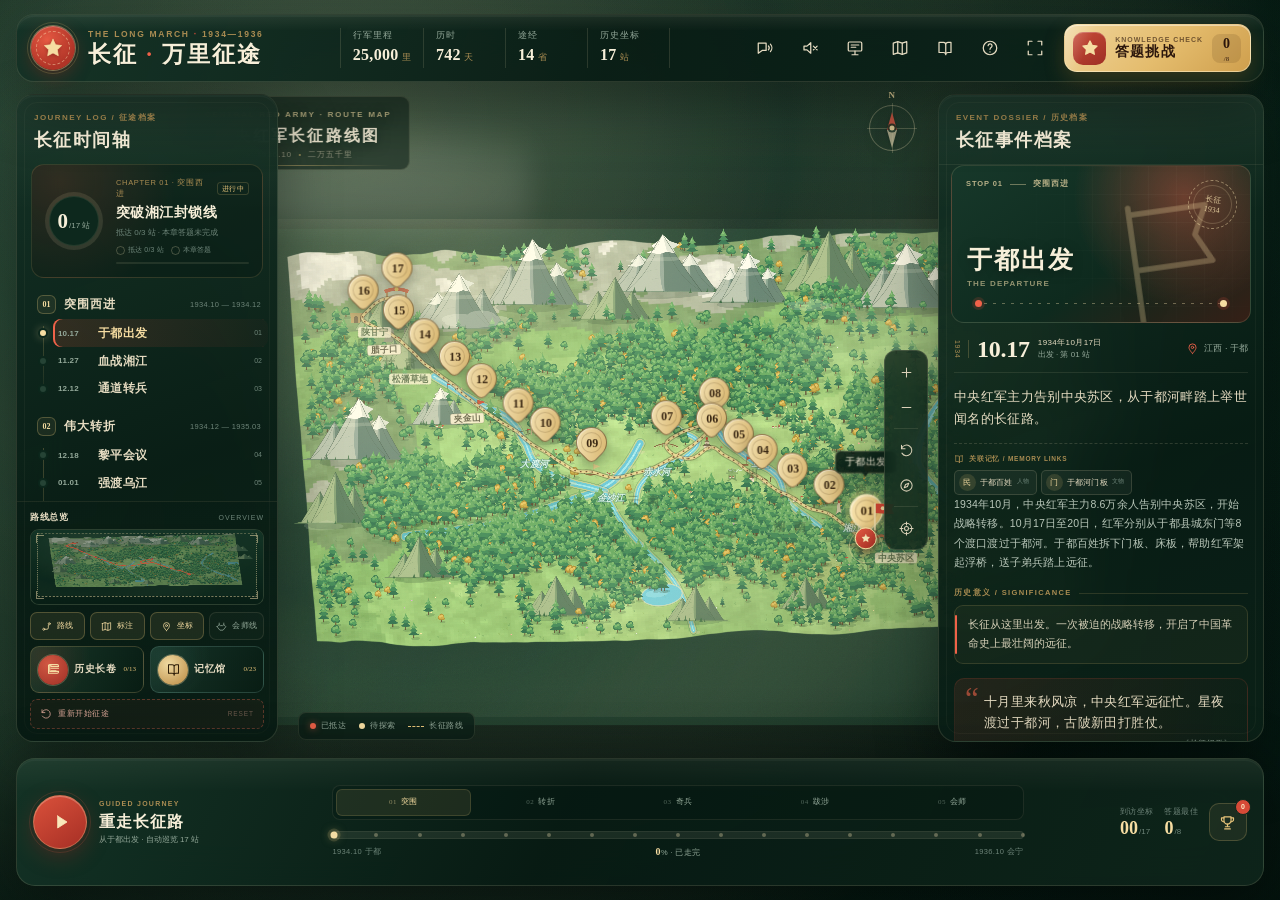
==== changzheng-offline.html @ 90e3dcc0 "feat: 增加单文件离线版与国内分享说明 提供 805KB 单文件 HTML，内联全部 CSS/JS，可直接通过微信、QQ、邮件发送；README 补充 GitHub Pages 国内访问说明与国内" ====
<!DOCTYPE html>
<html lang="zh-CN">
<head>
  <meta charset="UTF-8" />
  <meta name="viewport" content="width=device-width, initial-scale=1.0, maximum-scale=1.0, viewport-fit=cover" />
  <meta name="theme-color" content="#071b14" />
  <title>长征 · 万里征途 — 互动长征地图（离线版）</title>
  <meta name="description" content="在立体手绘地图上重走长征路：从于都出发，血战湘江、遵义会议、四渡赤水、飞夺泸定桥、翻雪山过草地，直到三大主力胜利会师。" />
  <link rel="canonical" href="https://yyy2755.github.io/wanlichagnzheng/" />
  <meta property="og:type" content="website" />
  <meta property="og:locale" content="zh_CN" />
  <meta property="og:site_name" content="长征 · 万里征途" />
  <meta property="og:title" content="长征 · 万里征途 — 一座可以走进去的长征互动地图" />
  <meta property="og:description" content="从于都到会宁，17 个历史坐标、4 卷历史长图、81 种四渡赤水路线。可以读，可以走，可以问，也可以带进课堂和展馆。" />
  <meta property="og:url" content="https://yyy2755.github.io/wanlichagnzheng/" />
  <meta property="og:image" content="https://yyy2755.github.io/wanlichagnzheng/docs/screenshots/og-cover.jpg" />
  <meta property="og:image:width" content="1200" />
  <meta property="og:image:height" content="630" />
  <meta property="og:image:alt" content="长征 · 万里征途：手绘立体长征地图" />
  <meta name="twitter:card" content="summary_large_image" />
  <meta name="twitter:title" content="长征 · 万里征途 — 一座可以走进去的长征互动地图" />
  <meta name="twitter:description" content="17 个历史坐标、四渡赤水推演、真实地理与史料、教师 / 展馆讲解模式。" />
  <meta name="twitter:image" content="https://yyy2755.github.io/wanlichagnzheng/docs/screenshots/og-cover.jpg" />
  <link rel="icon" href="data:image/svg+xml,%3Csvg xmlns='http://www.w3.org/2000/svg' viewBox='0 0 64 64'%3E%3Crect width='64' height='64' rx='16' fill='%230d2a1f'/%3E%3Cpath d='m32 9 5.6 11.4 12.6 1.8-9.1 8.9 2.1 12.5L32 37.7l-11.2 5.9 2.1-12.5-9.1-8.9 12.6-1.8L32 9Z' fill='%23d64a37' stroke='%23f3d690' stroke-width='2'/%3E%3C/svg%3E" />
  <style>
/* =========================================================
   长征 · 万里征途
   Storybook atlas / expedition HMI
   ========================================================= */

:root {
  --ink: #10251c;
  --ink-2: #17382a;
  --forest: #0b2119;
  --forest-2: #102c21;
  --forest-3: #183b2c;
  --cream: #f7efd9;
  --cream-soft: #e6dcc2;
  --paper: #f3ead3;
  --gold: #e7c47a;
  --gold-bright: #f6dda2;
  --gold-dim: #a98c52;
  --red: #d64a37;
  --red-bright: #ef6249;
  --red-deep: #9e2f26;
  --green: #78a87d;
  --teal: #75c7bd;
  --muted: #93a899;
  --muted-2: #6d8478;
  --line: rgba(236, 219, 177, 0.14);
  --line-strong: rgba(236, 219, 177, 0.26);
  --panel: rgba(10, 31, 23, 0.88);
  --panel-2: rgba(14, 40, 30, 0.92);
  --sans: "PingFang SC", "Hiragino Sans GB", "Microsoft YaHei", "Noto Sans CJK SC", sans-serif;
  --serif: "Songti SC", "STSong", "Noto Serif CJK SC", "Source Han Serif SC", serif;
  --script: "Kaiti SC", "STKaiti", "KaiTi", "FangSong", serif;
  --ease: cubic-bezier(0.22, 1, 0.36, 1);
  --shadow-panel: 0 24px 60px rgba(0, 0, 0, 0.34), 0 2px 0 rgba(255, 246, 213, 0.04) inset;
}

* {
  box-sizing: border-box;
  -webkit-tap-highlight-color: transparent;
}

html,
body {
  width: 100%;
  height: 100%;
  margin: 0;
  padding: 0;
  overflow: hidden;
  background: #071b14;
  color: var(--cream);
  font-family: var(--sans);
  font-size: 13px;
  line-height: 1.45;
  -webkit-font-smoothing: antialiased;
  text-rendering: optimizeLegibility;
}

body {
  user-select: none;
}

button,
input,
textarea {
  font: inherit;
  color: inherit;
}

button {
  border: 0;
  padding: 0;
  background: none;
  cursor: pointer;
}

button:focus-visible {
  outline: 2px solid var(--gold-bright);
  outline-offset: 3px;
}

svg {
  width: 20px;
  height: 20px;
  fill: none;
  stroke: currentColor;
  stroke-width: 1.65;
  stroke-linecap: round;
  stroke-linejoin: round;
  display: block;
}

.svg-sprite {
  position: absolute;
  width: 0;
  height: 0;
  overflow: hidden;
}

.app {
  position: relative;
  width: 100%;
  height: 100%;
  height: 100dvh;
  overflow: hidden;
  isolation: isolate;
}

#mapCanvas {
  position: absolute;
  inset: 0;
  width: 100%;
  height: 100%;
  cursor: grab;
  touch-action: none;
  display: block;
  filter: saturate(1.08) contrast(1.015) brightness(1.025);
}

#mapCanvas.is-dragging {
  cursor: grabbing;
}

/* ---------- 地图氛围层 ---------- */
.map-grain,
.map-vignette,
.map-sunlight {
  position: absolute;
  inset: 0;
  pointer-events: none;
  z-index: 3;
}

.map-grain {
  opacity: 0.5;
  background-image: url("data:image/svg+xml,%3Csvg xmlns='http://www.w3.org/2000/svg' width='180' height='180'%3E%3Cfilter id='n'%3E%3CfeTurbulence type='fractalNoise' baseFrequency='0.8' numOctaves='3' stitchTiles='stitch'/%3E%3C/filter%3E%3Crect width='100%25' height='100%25' filter='url(%23n)' opacity='0.12'/%3E%3C/svg%3E");
  mix-blend-mode: soft-light;
}

.map-vignette {
  background:
    radial-gradient(ellipse at 48% 45%, transparent 48%, rgba(5, 18, 12, 0.09) 82%, rgba(4, 14, 10, 0.34) 100%),
    linear-gradient(180deg, rgba(6, 22, 15, 0.24) 0%, transparent 14%, transparent 76%, rgba(4, 15, 10, 0.34) 100%);
}

.map-sunlight {
  background: radial-gradient(ellipse at 26% 12%, rgba(255, 241, 184, 0.17), transparent 52%);
  mix-blend-mode: screen;
  opacity: 0.85;
}

.cloud {
  position: absolute;
  z-index: 4;
  width: 240px;
  height: 70px;
  pointer-events: none;
  opacity: 0.14;
  filter: blur(9px);
  background: radial-gradient(ellipse at 32% 62%, #f7f2dd 0%, transparent 68%),
    radial-gradient(ellipse at 58% 42%, #f7f2dd 0%, transparent 67%),
    radial-gradient(ellipse at 78% 65%, #f7f2dd 0%, transparent 66%);
  animation: cloud-drift 52s linear infinite;
}

.cloud.c1 {
  top: 16%;
  left: 18%;
  transform: scale(1.5);
}

.cloud.c2 {
  top: 34%;
  right: 21%;
  animation-duration: 70s;
  animation-direction: reverse;
}

.cloud.c3 {
  top: 62%;
  left: 42%;
  opacity: 0.08;
  animation-duration: 84s;
}

@keyframes cloud-drift {
  0% { translate: -6% 0; }
  50% { translate: 10% 2%; }
  100% { translate: -6% 0; }
}

/* ---------- 顶栏 ---------- */
.topbar {
  position: absolute;
  z-index: 50;
  top: 14px;
  left: 16px;
  right: 16px;
  height: 68px;
  padding: 8px 12px 8px 14px;
  display: flex;
  align-items: center;
  gap: 22px;
  border-radius: 18px;
  border: 1px solid var(--line);
  background:
    linear-gradient(110deg, rgba(20, 50, 38, 0.94), rgba(7, 26, 19, 0.9) 48%, rgba(13, 36, 27, 0.93));
  box-shadow: var(--shadow-panel);
  backdrop-filter: blur(22px) saturate(118%);
  -webkit-backdrop-filter: blur(22px) saturate(118%);
}

.topbar::before {
  content: "";
  position: absolute;
  inset: 0;
  border-radius: inherit;
  pointer-events: none;
  background: linear-gradient(180deg, rgba(255, 246, 211, 0.08), transparent 24%);
}

.brand {
  display: flex;
  align-items: center;
  gap: 13px;
  min-width: 240px;
}

.brand-emblem {
  position: relative;
  width: 44px;
  height: 44px;
  flex: 0 0 44px;
  display: grid;
  place-items: center;
  border-radius: 50%;
  background: radial-gradient(circle at 38% 32%, #e75a43, #b03427 68%);
  box-shadow: 0 0 0 1px rgba(248, 219, 152, 0.4), 0 6px 18px rgba(163, 40, 31, 0.38), inset 0 1px 1px rgba(255, 255, 255, 0.28);
}

.brand-emblem::after {
  content: "";
  position: absolute;
  inset: 5px;
  border: 1px dashed rgba(255, 236, 187, 0.45);
  border-radius: 50%;
}

.brand-emblem svg {
  width: 22px;
  height: 22px;
  fill: var(--gold-bright);
  stroke: var(--gold-bright);
  stroke-width: 0.8;
  filter: drop-shadow(0 1px 2px rgba(99, 20, 17, 0.55));
}

.emblem-ring {
  position: absolute;
  inset: -4px;
  border-radius: 50%;
  border: 1px solid rgba(235, 199, 118, 0.2);
}

.brand-copy {
  min-width: 0;
}

.brand-kicker {
  font-family: var(--sans);
  font-size: 8.5px;
  letter-spacing: 0.2em;
  color: var(--gold-dim);
  white-space: nowrap;
  font-weight: 600;
}

.brand-kicker i {
  color: var(--red);
  font-style: normal;
}

.brand h1 {
  margin: 2px 0 0;
  font-family: var(--serif);
  font-size: 23px;
  line-height: 1.15;
  letter-spacing: 0.08em;
  font-weight: 700;
  color: var(--cream);
  white-space: nowrap;
  text-shadow: 0 1px 0 rgba(0, 0, 0, 0.2);
}

.brand h1 span {
  color: var(--red-bright);
  margin: 0 1px;
}

.top-stats {
  display: flex;
  align-items: stretch;
  gap: 0;
  margin-left: auto;
  border-left: 1px solid var(--line);
}

.top-stat {
  min-width: 94px;
  padding: 1px 18px;
  border-right: 1px solid var(--line);
  display: flex;
  flex-direction: column;
  gap: 1px;
}

.top-stat span {
  font-size: 9px;
  color: var(--muted);
  letter-spacing: 0.12em;
}

.top-stat strong {
  font-family: var(--serif);
  font-size: 18px;
  font-weight: 700;
  color: var(--cream);
  font-variant-numeric: tabular-nums;
  letter-spacing: 0.02em;
  white-space: nowrap;
}

.top-stat strong em {
  font-family: var(--sans);
  font-size: 9px;
  font-style: normal;
  font-weight: 400;
  color: var(--gold-dim);
  margin-left: 3px;
}

.top-actions {
  display: flex;
  align-items: center;
  gap: 7px;
  margin-left: auto;
}

.icon-btn {
  width: 38px;
  height: 38px;
  border-radius: 11px;
  display: grid;
  place-items: center;
  color: var(--cream-soft);
  border: 1px solid transparent;
  transition: 0.25s var(--ease);
}

.icon-btn:hover {
  background: rgba(246, 232, 191, 0.08);
  border-color: var(--line);
  color: var(--gold-bright);
}

.icon-btn svg {
  width: 18px;
  height: 18px;
}

.narration-trigger {
  position: relative;
}

.narration-dot {
  position: absolute;
  right: 8px;
  bottom: 8px;
  width: 5px;
  height: 5px;
  border-radius: 50%;
  background: var(--red-bright);
  opacity: 0;
  transform: scale(0.4);
  transition: 0.25s;
}

.narration-trigger[aria-pressed="true"] {
  color: var(--gold-bright);
  border-color: rgba(231, 196, 122, 0.28);
  background: rgba(231, 196, 122, 0.09);
}

.narration-trigger[aria-pressed="true"] .narration-dot {
  opacity: 1;
  transform: scale(1);
  box-shadow: 0 0 7px rgba(239, 98, 73, 0.8);
}

.narration-trigger.is-speaking svg {
  animation: narration-pulse 1.3s ease-in-out infinite;
}

@keyframes narration-pulse {
  0%, 100% { opacity: 1; transform: scale(1); }
  50% { opacity: 0.55; transform: scale(0.88); }
}

.mobile-panel-btn {
  display: none;
}

.quiz-cta {
  position: relative;
  height: 48px;
  min-width: 184px;
  margin-left: 3px;
  padding: 5px 9px 5px 8px;
  display: flex;
  align-items: center;
  gap: 9px;
  border-radius: 13px;
  overflow: hidden;
  color: #2b160c;
  background: linear-gradient(135deg, #f0d49a 0%, #e4bc6d 54%, #cf9f4d 100%);
  border: 1px solid rgba(255, 245, 212, 0.46);
  box-shadow: 0 8px 20px rgba(156, 103, 31, 0.28), inset 0 1px 0 rgba(255, 255, 255, 0.42);
  transition: 0.3s var(--ease);
}

.quiz-cta::after {
  content: "";
  position: absolute;
  top: -60%;
  left: -30%;
  width: 40%;
  height: 220%;
  transform: rotate(24deg);
  background: linear-gradient(90deg, transparent, rgba(255, 255, 255, 0.36), transparent);
  transition: 0.6s var(--ease);
}

.quiz-cta:hover {
  transform: translateY(-1px);
  box-shadow: 0 12px 26px rgba(156, 103, 31, 0.38), inset 0 1px 0 rgba(255, 255, 255, 0.5);
}

.quiz-cta:hover::after {
  left: 110%;
}

.quiz-cta-star {
  width: 33px;
  height: 33px;
  flex: 0 0 33px;
  display: grid;
  place-items: center;
  border-radius: 10px;
  color: var(--gold-bright);
  background: linear-gradient(145deg, #c74a37, #9e2f25);
  box-shadow: inset 0 1px 0 rgba(255, 255, 255, 0.22);
}

.quiz-cta-star svg {
  width: 18px;
  height: 18px;
  fill: currentColor;
  stroke: currentColor;
}

.quiz-cta-copy {
  display: flex;
  flex-direction: column;
  align-items: flex-start;
  line-height: 1.15;
  text-align: left;
}

.quiz-cta-copy em {
  font-size: 7px;
  font-style: normal;
  letter-spacing: 0.14em;
  font-weight: 700;
  opacity: 0.62;
  white-space: nowrap;
}

.quiz-cta-copy b {
  font-family: var(--serif);
  font-size: 14px;
  font-weight: 700;
  letter-spacing: 0.08em;
}

.quiz-cta-score {
  margin-left: auto;
  min-width: 29px;
  height: 29px;
  padding: 0 4px;
  display: grid;
  place-items: center;
  border-radius: 8px;
  background: rgba(74, 42, 16, 0.14);
  font-family: var(--serif);
  font-size: 14px;
  font-weight: 700;
  font-variant-numeric: tabular-nums;
}

.quiz-cta-score small {
  font-size: 7px;
  opacity: 0.65;
}

/* ---------- 地图标题牌与罗盘 ---------- */
.map-plaque {
  position: absolute;
  z-index: 10;
  top: 96px;
  left: 50%;
  transform: translateX(-50%);
  padding: 7px 18px 8px;
  border-radius: 9px;
  border: 1px solid rgba(236, 219, 177, 0.15);
  background: rgba(9, 28, 20, 0.52);
  text-align: center;
  pointer-events: none;
  text-shadow: 0 2px 12px rgba(6, 23, 16, 0.55);
  backdrop-filter: blur(8px);
  -webkit-backdrop-filter: blur(8px);
}

.map-plaque::before {
  content: "";
  position: absolute;
  left: 18px;
  right: 18px;
  bottom: 3px;
  height: 1px;
  background: linear-gradient(90deg, transparent, rgba(231, 196, 122, 0.42), transparent);
}

.plaque-kicker {
  font-size: 8px;
  letter-spacing: 0.22em;
  font-weight: 700;
  color: rgba(246, 225, 168, 0.7);
}

.plaque-title {
  margin: 1px 0 2px;
  font-family: var(--serif);
  font-size: 16px;
  font-weight: 700;
  letter-spacing: 0.14em;
  color: rgba(250, 241, 218, 0.92);
}

.plaque-meta {
  display: flex;
  align-items: center;
  gap: 7px;
  font-size: 8px;
  letter-spacing: 0.12em;
  color: rgba(230, 219, 190, 0.55);
}

.plaque-meta i {
  width: 2px;
  height: 2px;
  background: var(--gold);
  border-radius: 50%;
  opacity: 0.6;
}

.compass {
  position: absolute;
  z-index: 10;
  top: 100px;
  right: 388px;
  width: 56px;
  height: 56px;
  pointer-events: none;
  opacity: 0.85;
  filter: drop-shadow(0 4px 12px rgba(0, 0, 0, 0.25));
}

.compass-ring {
  position: absolute;
  inset: 5px;
  border: 1px solid rgba(238, 221, 177, 0.4);
  border-radius: 50%;
}

.compass-ring::before,
.compass-ring::after {
  content: "";
  position: absolute;
  background: rgba(238, 221, 177, 0.28);
}

.compass-ring::before {
  left: 50%;
  top: -3px;
  bottom: -3px;
  width: 1px;
}

.compass-ring::after {
  top: 50%;
  left: -3px;
  right: -3px;
  height: 1px;
}

.north {
  position: absolute;
  top: -11px;
  left: 50%;
  transform: translateX(-50%);
  font-family: var(--serif);
  font-size: 9px;
  font-weight: 700;
  letter-spacing: 0.08em;
  color: var(--gold-bright);
}

.compass-needle {
  position: absolute;
  left: 50%;
  top: 12px;
  width: 0;
  height: 0;
  transform: translateX(-50%);
  border-left: 5px solid transparent;
  border-right: 5px solid transparent;
  border-bottom: 18px solid #d85743;
  filter: drop-shadow(0 1px 2px rgba(0, 0, 0, 0.3));
}

.compass-needle::after {
  content: "";
  position: absolute;
  left: -5px;
  top: 18px;
  border-left: 5px solid transparent;
  border-right: 5px solid transparent;
  border-top: 18px solid rgba(235, 220, 181, 0.75);
}

.compass-dot {
  position: absolute;
  left: 50%;
  top: 50%;
  width: 5px;
  height: 5px;
  transform: translate(-50%, -50%);
  border-radius: 50%;
  background: var(--gold-bright);
  box-shadow: 0 0 0 2px rgba(15, 42, 30, 0.8);
}

/* ---------- 侧栏通用 ---------- */
.panel {
  position: absolute;
  z-index: 30;
  top: 94px;
  bottom: 158px;
  border-radius: 18px;
  border: 1px solid var(--line);
  background:
    linear-gradient(160deg, rgba(19, 49, 37, 0.94), rgba(8, 28, 20, 0.93) 58%, rgba(11, 33, 24, 0.96));
  box-shadow: var(--shadow-panel);
  backdrop-filter: blur(22px) saturate(115%);
  -webkit-backdrop-filter: blur(22px) saturate(115%);
  display: flex;
  flex-direction: column;
  overflow: hidden;
}

.panel::before {
  content: "";
  position: absolute;
  inset: 0;
  border-radius: inherit;
  pointer-events: none;
  background: linear-gradient(180deg, rgba(255, 245, 208, 0.055), transparent 18%);
}

.panel::after {
  content: "";
  position: absolute;
  pointer-events: none;
  inset: 7px;
  border: 1px solid rgba(245, 226, 178, 0.045);
  border-radius: 13px;
}

.timeline-panel {
  left: 16px;
  width: 288px;
}

.dossier-panel {
  right: 16px;
  width: 350px;
}

.panel-head {
  position: relative;
  z-index: 1;
  flex: 0 0 auto;
  padding: 17px 17px 11px;
  display: flex;
  align-items: flex-start;
  justify-content: space-between;
  gap: 10px;
}

.panel-kicker {
  display: block;
  font-size: 8px;
  font-weight: 700;
  letter-spacing: 0.18em;
  color: var(--gold-dim);
}

.panel-head h2 {
  margin: 3px 0 0;
  font-family: var(--serif);
  font-size: 18px;
  font-weight: 700;
  letter-spacing: 0.08em;
  color: var(--cream);
}

.panel-close {
  width: 30px;
  height: 30px;
  margin-top: -2px;
  border-radius: 9px;
  display: none;
  place-items: center;
  color: var(--muted);
  border: 1px solid transparent;
  transition: 0.2s;
}

.panel-close:hover {
  color: var(--gold-bright);
  border-color: var(--line);
  background: rgba(255, 245, 208, 0.05);
}

.panel-close svg {
  width: 15px;
  height: 15px;
}

/* ---------- 左侧任务概览 ---------- */
.mission-overview {
  position: relative;
  z-index: 1;
  margin: 0 14px 10px;
  padding: 13px;
  display: flex;
  align-items: center;
  gap: 13px;
  border: 1px solid rgba(231, 196, 122, 0.15);
  border-radius: 13px;
  background:
    radial-gradient(circle at 12% 15%, rgba(213, 74, 55, 0.16), transparent 52%),
    rgba(6, 23, 16, 0.34);
}

.mission-ring {
  --p: 0;
  position: relative;
  width: 58px;
  height: 58px;
  flex: 0 0 58px;
  border-radius: 50%;
  background: conic-gradient(var(--red-bright) calc(var(--p) * 1%), rgba(232, 214, 168, 0.12) 0);
  display: grid;
  place-items: center;
  transition: background 0.6s var(--ease);
}

.mission-ring::after {
  content: "";
  position: absolute;
  inset: 4px;
  border-radius: 50%;
  background: #0d281d;
  border: 1px solid rgba(236, 219, 177, 0.1);
}

.mission-ring div {
  position: relative;
  z-index: 1;
  display: flex;
  align-items: baseline;
  gap: 1px;
}

.mission-ring strong {
  font-family: var(--serif);
  font-size: 21px;
  font-weight: 700;
  color: var(--cream);
  font-variant-numeric: tabular-nums;
  line-height: 1;
}

.mission-ring span {
  font-size: 8px;
  color: var(--muted);
}

.mission-copy {
  min-width: 0;
  display: flex;
  flex-direction: column;
  gap: 2px;
}

.mission-label {
  display: flex;
  align-items: center;
  gap: 6px;
  font-size: 7.5px;
  letter-spacing: 0.08em;
  color: var(--muted);
}

.mission-label em {
  font-style: normal;
  color: var(--gold-dim);
  letter-spacing: 0.09em;
}

.mission-label b {
  margin-left: auto;
  padding: 1px 4px;
  border-radius: 3px;
  border: 1px solid rgba(231, 196, 122, 0.2);
  color: var(--gold);
  font-size: 6.5px;
  font-weight: 500;
  letter-spacing: 0.06em;
  white-space: nowrap;
}

.mission-copy {
  flex: 1;
  min-width: 0;
}

.mission-copy strong {
  display: block;
  margin-top: 2px;
  font-family: var(--serif);
  font-size: 14px;
  font-weight: 700;
  color: var(--cream);
  letter-spacing: 0.03em;
  white-space: nowrap;
  overflow: hidden;
  text-overflow: ellipsis;
}

#missionMeta {
  display: block;
  margin-top: 1px;
  font-size: 8px;
  color: var(--muted-2);
  white-space: nowrap;
  overflow: hidden;
  text-overflow: ellipsis;
}

.mission-check-row {
  display: flex;
  align-items: center;
  gap: 7px;
  margin-top: 5px;
}

.cm-check {
  display: inline-flex;
  align-items: center;
  gap: 3px;
  font-size: 7px;
  color: var(--muted-2);
  letter-spacing: 0.02em;
  white-space: nowrap;
}

.cm-check i {
  width: 9px;
  height: 9px;
  border-radius: 50%;
  border: 1px solid rgba(236, 219, 177, 0.26);
  position: relative;
  flex: 0 0 9px;
}

.cm-check.is-done {
  color: #9cc6a0;
}

.cm-check.is-done i {
  border-color: rgba(133, 190, 139, 0.6);
  background: rgba(98, 152, 104, 0.3);
}

.cm-check.is-done i::after {
  content: "";
  position: absolute;
  left: 2px;
  top: 1.5px;
  width: 3.5px;
  height: 2px;
  border-left: 1px solid #c4e2b9;
  border-bottom: 1px solid #c4e2b9;
  transform: rotate(-45deg);
}

.cm-check b {
  font-weight: 500;
}

.mission-mini-bar {
  height: 2px;
  margin-top: 5px;
  border-radius: 99px;
  background: rgba(236, 219, 177, 0.1);
  overflow: hidden;
}

.mission-mini-bar i {
  display: block;
  width: 0%;
  height: 100%;
  border-radius: inherit;
  background: linear-gradient(90deg, var(--red-bright), var(--gold));
  transition: width 0.5s var(--ease);
}

.mission-overview.is-complete {
  border-color: rgba(231, 196, 122, 0.36);
  background:
    radial-gradient(circle at 12% 15%, rgba(231, 196, 122, 0.18), transparent 52%),
    rgba(8, 27, 18, 0.4);
}

.mission-overview.is-complete .mission-ring {
  background: conic-gradient(var(--gold-bright) calc(var(--p) * 1%), rgba(232, 214, 168, 0.12) 0);
}

.mission-overview.is-complete .mission-label b {
  color: #d8efcf;
  border-color: rgba(124, 185, 131, 0.36);
  background: rgba(90, 145, 96, 0.16);
}

.mission-overview.is-complete #missionState {
  color: #d8efcf;
  border-color: rgba(124, 185, 131, 0.36);
  background: rgba(90, 145, 96, 0.16);
}

/* ---------- 时间轴 ---------- */
.timeline-scroll {
  position: relative;
  z-index: 1;
  flex: 1 1 auto;
  overflow-y: auto;
  overflow-x: hidden;
  padding: 0 9px 8px 13px;
  scrollbar-width: thin;
  scrollbar-color: rgba(231, 196, 122, 0.25) transparent;
}

.timeline-scroll::-webkit-scrollbar,
.dossier-scroll::-webkit-scrollbar {
  width: 5px;
}

.timeline-scroll::-webkit-scrollbar-thumb,
.dossier-scroll::-webkit-scrollbar-thumb {
  border-radius: 99px;
  background: rgba(231, 196, 122, 0.22);
}

.timeline-chapter {
  margin-top: 8px;
}

.timeline-chapter:first-child {
  margin-top: 0;
}

.chapter-head {
  display: flex;
  align-items: center;
  gap: 8px;
  padding: 7px 7px 5px;
  color: var(--gold);
}

.chapter-index {
  width: 19px;
  height: 19px;
  display: grid;
  place-items: center;
  border-radius: 6px;
  border: 1px solid rgba(231, 196, 122, 0.28);
  font-family: var(--serif);
  font-size: 8px;
  font-weight: 700;
  color: var(--gold-bright);
  background: rgba(231, 196, 122, 0.07);
}

.chapter-name {
  font-family: var(--serif);
  font-size: 12px;
  font-weight: 700;
  letter-spacing: 0.08em;
  color: var(--cream-soft);
}

.timeline-chapter.is-complete .chapter-name::after {
  content: " ✓";
  color: #91bb93;
  font-family: var(--sans);
  font-size: 9px;
  font-weight: 600;
}

.timeline-chapter.is-complete .chapter-index {
  border-color: rgba(124, 185, 131, 0.36);
  color: #c6e0c1;
  background: rgba(90, 145, 96, 0.16);
}

.chapter-range {
  margin-left: auto;
  font-size: 7.5px;
  letter-spacing: 0.04em;
  color: var(--muted-2);
  font-variant-numeric: tabular-nums;
}

.chapter-items {
  position: relative;
  margin-left: 10px;
  padding-left: 13px;
}

.chapter-items::before {
  content: "";
  position: absolute;
  left: 3px;
  top: 7px;
  bottom: 9px;
  width: 1px;
  background: linear-gradient(rgba(231, 196, 122, 0.25), rgba(231, 196, 122, 0.06));
}

.timeline-item {
  position: relative;
  width: 100%;
  display: flex;
  align-items: center;
  gap: 8px;
  padding: 5.5px 6px 5.5px 5px;
  border-radius: 8px;
  text-align: left;
  color: var(--cream-soft);
  transition: 0.2s var(--ease);
}

.timeline-item::before {
  content: "";
  position: absolute;
  left: -13px;
  top: 50%;
  width: 6px;
  height: 6px;
  margin-top: -3px;
  border-radius: 50%;
  background: #254335;
  box-shadow: 0 0 0 2px #0c271c;
  transition: 0.2s;
}

.timeline-item:hover {
  background: rgba(247, 232, 190, 0.055);
}

.timeline-item.is-visited::before {
  background: var(--red-bright);
  box-shadow: 0 0 0 2px #0c271c, 0 0 8px rgba(239, 98, 73, 0.6);
}

.timeline-item.is-active {
  background: linear-gradient(90deg, rgba(214, 74, 55, 0.18), rgba(214, 74, 55, 0.035));
  box-shadow: inset 2px 0 0 var(--red-bright);
}

.timeline-item.is-active::before {
  background: var(--gold-bright);
  box-shadow: 0 0 0 2px #0c271c, 0 0 10px rgba(246, 221, 162, 0.8);
}

.ti-date {
  flex: 0 0 32px;
  font-family: var(--sans);
  font-size: 8px;
  font-weight: 600;
  letter-spacing: 0.02em;
  color: var(--muted);
  font-variant-numeric: tabular-nums;
}

.ti-title {
  min-width: 0;
  font-family: var(--serif);
  font-size: 11.5px;
  font-weight: 600;
  letter-spacing: 0.03em;
  white-space: nowrap;
  overflow: hidden;
  text-overflow: ellipsis;
}

.timeline-item.is-active .ti-title {
  color: var(--gold-bright);
}

.ti-index {
  margin-left: auto;
  font-size: 7px;
  color: var(--muted-2);
  font-variant-numeric: tabular-nums;
}

.timeline-item.is-visited .ti-index {
  color: var(--red-bright);
}

/* ---------- 左栏底部：缩略图 + 图层 ---------- */
.panel-foot {
  position: relative;
  z-index: 2;
  flex: 0 0 auto;
  padding: 9px 13px 12px;
  border-top: 1px solid rgba(236, 219, 177, 0.09);
  background: linear-gradient(180deg, rgba(6, 22, 15, 0.1), rgba(6, 22, 15, 0.42));
}

.minimap-head {
  display: flex;
  align-items: baseline;
  justify-content: space-between;
  margin-bottom: 5px;
}

.minimap-head span {
  font-family: var(--serif);
  font-size: 9px;
  font-weight: 700;
  letter-spacing: 0.08em;
  color: var(--cream-soft);
}

.minimap-head em {
  font-size: 7px;
  letter-spacing: 0.14em;
  font-style: normal;
  color: var(--muted-2);
}

.minimap-frame {
  position: relative;
  height: 76px;
  border-radius: 9px;
  overflow: hidden;
  border: 1px solid rgba(236, 219, 177, 0.14);
  background: #0a251a;
  cursor: crosshair;
}

#minimap {
  width: 100%;
  height: 100%;
  display: block;
  opacity: 0.9;
}

.minimap-corner {
  position: absolute;
  width: 8px;
  height: 8px;
  border-color: rgba(245, 224, 174, 0.5);
  border-style: solid;
  pointer-events: none;
}

.mc1 { top: 5px; left: 5px; border-width: 1px 0 0 1px; }
.mc2 { top: 5px; right: 5px; border-width: 1px 1px 0 0; }
.mc3 { bottom: 5px; left: 5px; border-width: 0 0 1px 1px; }
.mc4 { bottom: 5px; right: 5px; border-width: 0 1px 1px 0; }

.layer-row {
  display: flex;
  gap: 5px;
  margin-top: 7px;
}

.layer-btn {
  flex: 1;
  height: 28px;
  display: flex;
  align-items: center;
  justify-content: center;
  gap: 5px;
  border-radius: 7px;
  border: 1px solid rgba(236, 219, 177, 0.11);
  color: var(--muted);
  background: rgba(255, 246, 215, 0.025);
  transition: 0.2s;
}

.layer-btn svg {
  width: 12px;
  height: 12px;
}

.layer-btn span {
  font-size: 7.5px;
  letter-spacing: 0.02em;
}

.layer-btn svg {
  width: 11px;
  height: 11px;
}

.layer-btn:hover {
  border-color: rgba(236, 219, 177, 0.25);
  color: var(--cream-soft);
}

.layer-btn.is-on {
  color: var(--gold-bright);
  border-color: rgba(231, 196, 122, 0.26);
  background: rgba(231, 196, 122, 0.09);
}

.restart-journey {
  width: 100%;
  height: 30px;
  margin-top: 6px;
  padding: 0 9px;
  display: flex;
  align-items: center;
  gap: 6px;
  border-radius: 7px;
  border: 1px dashed rgba(226, 103, 82, 0.35);
  background: rgba(214, 74, 55, 0.055);
  color: #d8a596;
  transition: 0.22s var(--ease);
}

.restart-journey svg {
  width: 12px;
  height: 12px;
  transition: transform 0.4s var(--ease);
}

.restart-journey span {
  font-size: 8px;
  letter-spacing: 0.07em;
}

.restart-journey em {
  margin-left: auto;
  font-style: normal;
  font-size: 6.5px;
  letter-spacing: 0.14em;
  color: rgba(197, 148, 132, 0.48);
}

.restart-journey:hover {
  border-color: rgba(230, 107, 85, 0.5);
  color: #efb3a3;
  background: rgba(214, 74, 55, 0.09);
}

.restart-journey:hover svg {
  transform: rotate(-50deg);
}

.certificate-btn {
  width: 100%;
  min-height: 43px;
  margin-top: 6px;
  padding: 5px 8px;
  display: flex;
  align-items: center;
  gap: 8px;
  border-radius: 8px;
  border: 1px solid rgba(255, 233, 174, 0.48);
  background: linear-gradient(135deg, #f2dba4, #ddb467 64%, #c79746);
  color: #3b250e;
  box-shadow: 0 6px 18px rgba(129, 85, 26, 0.2), inset 0 1px 0 rgba(255, 255, 255, 0.42);
  transition: 0.22s var(--ease);
  text-align: left;
}

.certificate-btn[hidden] {
  display: none;
}

.certificate-btn:hover {
  transform: translateY(-1px);
  filter: brightness(1.04);
}

.certificate-btn-icon {
  width: 29px;
  height: 29px;
  flex: 0 0 29px;
  border-radius: 8px;
  display: grid;
  place-items: center;
  color: var(--gold-bright);
  background: linear-gradient(145deg, #c24a37, #963026);
}

.certificate-btn-icon svg {
  width: 15px;
  height: 15px;
}

.certificate-btn > span:nth-child(2) {
  display: flex;
  flex-direction: column;
  gap: 1px;
  min-width: 0;
}

.certificate-btn em {
  font-size: 6px;
  font-style: normal;
  letter-spacing: 0.12em;
  opacity: 0.58;
  font-weight: 700;
}

.certificate-btn b {
  font-family: var(--serif);
  font-size: 10.5px;
  font-weight: 700;
  letter-spacing: 0.04em;
  white-space: nowrap;
}

.certificate-arrow {
  width: 13px;
  height: 13px;
  margin-left: auto;
  opacity: 0.55;
}

/* ---------- 右侧事件档案 ---------- */
.dossier-head {
  border-bottom: 1px solid rgba(236, 219, 177, 0.08);
}

.dossier-scroll {
  position: relative;
  z-index: 1;
  flex: 1 1 auto;
  overflow-y: auto;
  overflow-x: hidden;
  scrollbar-width: thin;
  scrollbar-color: rgba(231, 196, 122, 0.25) transparent;
}

.dossier-hero {
  position: relative;
  height: 158px;
  margin: 0 12px;
  border-radius: 13px;
  overflow: hidden;
  background:
    radial-gradient(circle at 78% 20%, color-mix(in srgb, var(--ch) 46%, transparent), transparent 42%),
    linear-gradient(145deg, #17382a 0%, #0e2a1e 58%, #351f16 100%);
  border: 1px solid rgba(245, 226, 178, 0.14);
}

.dossier-hero::before {
  content: "";
  position: absolute;
  inset: 0;
  opacity: 0.28;
  background-image:
    linear-gradient(rgba(247, 239, 217, 0.13) 1px, transparent 1px),
    linear-gradient(90deg, rgba(247, 239, 217, 0.13) 1px, transparent 1px);
  background-size: 28px 28px;
  mask-image: radial-gradient(circle at 70% 30%, #000, transparent 74%);
}

.hero-art {
  position: absolute;
  right: -12px;
  bottom: -27px;
  width: 168px;
  height: 168px;
  opacity: 0.27;
  color: var(--gold-bright);
  transform: rotate(-8deg);
  filter: drop-shadow(0 8px 20px rgba(0, 0, 0, 0.2));
}

.hero-art svg {
  width: 100%;
  height: 100%;
  stroke-width: 0.8;
}

.hero-route-deco {
  position: absolute;
  left: 23px;
  right: 23px;
  bottom: 18px;
  height: 1px;
  background: repeating-linear-gradient(90deg, rgba(246, 225, 173, 0.36) 0 3px, transparent 3px 9px);
}

.hero-route-deco::before,
.hero-route-deco::after {
  content: "";
  position: absolute;
  top: -3px;
  width: 7px;
  height: 7px;
  border-radius: 50%;
  background: var(--red-bright);
  box-shadow: 0 0 0 3px rgba(214, 74, 55, 0.18);
}

.hero-route-deco::before { left: 0; }
.hero-route-deco::after { right: 0; background: var(--gold-bright); }

.hero-topline {
  position: absolute;
  top: 13px;
  left: 14px;
  display: flex;
  align-items: center;
  gap: 7px;
  font-size: 7.5px;
  font-weight: 700;
  letter-spacing: 0.12em;
  color: rgba(246, 225, 173, 0.72);
}

.hero-topline i {
  width: 16px;
  height: 1px;
  background: rgba(246, 225, 173, 0.4);
}

.hero-copy {
  position: absolute;
  left: 15px;
  bottom: 32px;
  right: 85px;
}

.hero-copy h3 {
  margin: 0;
  font-family: var(--serif);
  font-size: 25px;
  line-height: 1.15;
  letter-spacing: 0.08em;
  color: var(--cream);
  text-shadow: 0 2px 12px rgba(0, 0, 0, 0.34);
}

.hero-copy p {
  margin: 3px 0 0;
  font-size: 8px;
  font-weight: 600;
  letter-spacing: 0.15em;
  color: rgba(246, 225, 173, 0.57);
}

.hero-stamp {
  position: absolute;
  top: 14px;
  right: 13px;
  width: 49px;
  height: 49px;
  display: grid;
  place-items: center;
  border-radius: 50%;
  border: 1px dashed rgba(246, 225, 173, 0.48);
  color: rgba(246, 225, 173, 0.83);
  font-family: var(--serif);
  font-size: 8px;
  line-height: 1.25;
  text-align: center;
  transform: rotate(9deg);
}

.hero-stamp::after {
  content: "";
  position: absolute;
  inset: 4px;
  border-radius: 50%;
  border: 1px solid rgba(246, 225, 173, 0.19);
}

.dossier-content {
  padding: 14px 15px 18px;
}

.dossier-meta {
  display: flex;
  align-items: center;
  justify-content: space-between;
  gap: 10px;
  padding-bottom: 11px;
  border-bottom: 1px solid rgba(236, 219, 177, 0.1);
}

.date-lockup {
  display: flex;
  align-items: center;
  gap: 8px;
}

.date-lockup .d-year {
  writing-mode: vertical-rl;
  text-orientation: mixed;
  font-size: 7px;
  letter-spacing: 0.1em;
  color: var(--gold-dim);
  border-right: 1px solid rgba(231, 196, 122, 0.23);
  padding-right: 7px;
  line-height: 1;
}

.date-lockup .d-md {
  font-family: var(--serif);
  font-size: 24px;
  font-weight: 700;
  line-height: 1;
  color: var(--cream);
  letter-spacing: -0.01em;
  font-variant-numeric: tabular-nums;
}

.date-lockup .d-full {
  display: flex;
  flex-direction: column;
  gap: 1px;
  font-size: 8px;
  color: var(--muted);
}

.date-lockup .d-full b {
  font-weight: 500;
  color: var(--cream-soft);
  letter-spacing: 0.05em;
}

.place-lockup {
  display: flex;
  align-items: center;
  gap: 5px;
  font-size: 9px;
  color: var(--muted);
  text-align: right;
}

.place-lockup svg {
  width: 13px;
  height: 13px;
  color: var(--red-bright);
  flex: 0 0 13px;
}

.dossier-lead {
  margin: 13px 0 10px;
  font-family: var(--serif);
  font-size: 12.5px;
  line-height: 1.8;
  color: var(--cream-soft);
  letter-spacing: 0.025em;
}

.dossier-story {
  margin: 0 0 13px;
  font-size: 10.5px;
  line-height: 1.85;
  color: #b8c6b9;
  letter-spacing: 0.015em;
}

.dossier-subhead {
  display: flex;
  align-items: center;
  gap: 7px;
  margin: 15px 0 7px;
  font-size: 7.5px;
  font-weight: 700;
  letter-spacing: 0.18em;
  color: var(--gold-dim);
}

.dossier-subhead::after {
  content: "";
  flex: 1;
  height: 1px;
  background: rgba(231, 196, 122, 0.15);
}

.significance {
  position: relative;
  padding: 10px 11px 10px 13px;
  border-radius: 9px;
  border: 1px solid rgba(231, 196, 122, 0.15);
  background: rgba(231, 196, 122, 0.045);
  font-family: var(--serif);
  font-size: 10.5px;
  line-height: 1.75;
  color: #d5cfb7;
}

.significance::before {
  content: "";
  position: absolute;
  left: 0;
  top: 9px;
  bottom: 9px;
  width: 2px;
  border-radius: 2px;
  background: var(--red-bright);
}

.quote-card {
  position: relative;
  margin: 14px 0;
  padding: 13px 14px 11px 29px;
  border-radius: 10px;
  background: linear-gradient(100deg, rgba(213, 74, 55, 0.12), rgba(213, 74, 55, 0.02));
  border: 1px solid rgba(213, 74, 55, 0.16);
}

.quote-card::before {
  content: "“";
  position: absolute;
  top: 4px;
  left: 10px;
  font-family: var(--serif);
  font-size: 31px;
  line-height: 1;
  color: rgba(239, 98, 73, 0.6);
}

.quote-card p {
  margin: 0;
  font-family: var(--script);
  font-size: 12.5px;
  line-height: 1.65;
  color: var(--cream-soft);
  letter-spacing: 0.03em;
}

.quote-card cite {
  display: block;
  margin-top: 5px;
  font-style: normal;
  font-size: 8px;
  letter-spacing: 0.08em;
  color: var(--muted);
  text-align: right;
}

.stat-grid {
  display: grid;
  grid-template-columns: repeat(3, 1fr);
  gap: 6px;
  margin: 12px 0;
}

.stat-cell {
  padding: 8px 7px;
  border-radius: 8px;
  border: 1px solid rgba(236, 219, 177, 0.1);
  background: rgba(255, 246, 214, 0.025);
  text-align: center;
}

.stat-cell span {
  display: block;
  font-size: 7px;
  letter-spacing: 0.05em;
  color: var(--muted-2);
  margin-bottom: 2px;
}

.stat-cell strong {
  font-family: var(--serif);
  font-size: 13px;
  color: var(--gold-bright);
  font-weight: 700;
  white-space: nowrap;
}

.tag-row {
  display: flex;
  flex-wrap: wrap;
  gap: 5px;
  margin: 12px 0 15px;
}

.tag {
  padding: 3px 7px;
  border-radius: 5px;
  font-size: 7.5px;
  letter-spacing: 0.06em;
  color: var(--muted);
  border: 1px solid rgba(236, 219, 177, 0.12);
  background: rgba(255, 246, 214, 0.02);
}

.tag::before {
  content: "#";
  color: var(--red-bright);
  margin-right: 2px;
  opacity: 0.8;
}

.dossier-actions {
  display: flex;
  gap: 7px;
  padding-top: 2px;
}

.d-btn {
  height: 38px;
  border-radius: 9px;
  display: flex;
  align-items: center;
  justify-content: center;
  gap: 6px;
  font-size: 9.5px;
  letter-spacing: 0.05em;
  transition: 0.2s var(--ease);
}

.d-btn svg {
  width: 14px;
  height: 14px;
}

.d-btn-primary {
  flex: 1;
  color: #31170d;
  background: linear-gradient(135deg, #efd79f, #dbb56a);
  border: 1px solid rgba(255, 241, 201, 0.4);
  font-weight: 600;
}

.d-btn-primary:hover {
  filter: brightness(1.05);
  transform: translateY(-1px);
}

.d-btn-ghost {
  flex: 0 0 102px;
  color: var(--cream-soft);
  border: 1px solid rgba(236, 219, 177, 0.17);
  background: rgba(255, 246, 214, 0.04);
}

.d-btn-ghost:hover {
  border-color: rgba(231, 196, 122, 0.38);
  color: var(--gold-bright);
}

.d-btn-listen {
  flex: 0 0 38px;
  color: var(--gold);
  border: 1px solid rgba(231, 196, 122, 0.24);
  background: rgba(231, 196, 122, 0.07);
}

.d-btn-listen:hover {
  color: var(--gold-bright);
  border-color: rgba(231, 196, 122, 0.46);
  background: rgba(231, 196, 122, 0.13);
}

.d-btn-listen.is-speaking {
  color: #fff2cd;
  background: rgba(214, 74, 55, 0.62);
  border-color: rgba(255, 220, 166, 0.5);
}

.d-btn:disabled {
  opacity: 0.38;
  pointer-events: none;
}

.visited-badge {
  display: flex;
  align-items: center;
  gap: 6px;
  margin-bottom: 9px;
  padding: 6px 8px;
  border-radius: 7px;
  background: rgba(102, 157, 105, 0.09);
  border: 1px solid rgba(116, 173, 118, 0.16);
  font-size: 8px;
  letter-spacing: 0.06em;
  color: #a9c5a4;
}

.visited-badge svg {
  width: 12px;
  height: 12px;
  color: #8dc28f;
}

.dossier-empty {
  padding: 40px 20px;
  text-align: center;
  color: var(--muted);
  font-size: 10px;
}

/* ---------- 地图控制 ---------- */
.map-controls {
  position: absolute;
  z-index: 25;
  top: 50%;
  right: 380px;
  transform: translateY(-50%);
  display: flex;
  flex-direction: column;
  gap: 1px;
  padding: 4px;
  border-radius: 12px;
  border: 1px solid rgba(236, 219, 177, 0.16);
  background: rgba(10, 31, 23, 0.78);
  box-shadow: 0 10px 32px rgba(0, 0, 0, 0.28);
  backdrop-filter: blur(14px);
  -webkit-backdrop-filter: blur(14px);
}

.map-ctrl {
  width: 34px;
  height: 34px;
  border-radius: 8px;
  display: grid;
  place-items: center;
  color: var(--cream-soft);
  transition: 0.2s;
}

.map-ctrl:hover {
  background: rgba(246, 232, 191, 0.1);
  color: var(--gold-bright);
}

.map-ctrl.is-active {
  color: #2b1b0d;
  background: linear-gradient(145deg, #f1d69a, #d8ad5f);
  box-shadow: 0 0 0 1px rgba(255, 236, 184, 0.34), 0 0 14px rgba(231, 196, 122, 0.24);
}

.map-ctrl svg {
  width: 15px;
  height: 15px;
}

.ctrl-divider {
  height: 1px;
  margin: 3px 5px;
  background: rgba(236, 219, 177, 0.12);
}

.app.is-narrating .map-legend {
  opacity: 0;
  transform: translateY(5px);
  transition: 0.25s;
}

.map-legend {
  position: absolute;
  z-index: 12;
  left: 324px;
  bottom: 160px;
  display: flex;
  align-items: center;
  gap: 13px;
  padding: 7px 11px;
  border-radius: 8px;
  background: rgba(9, 28, 20, 0.66);
  border: 1px solid rgba(236, 219, 177, 0.12);
  backdrop-filter: blur(10px);
  -webkit-backdrop-filter: blur(10px);
  font-size: 8px;
  letter-spacing: 0.05em;
  color: var(--muted);
}

.map-legend span {
  display: flex;
  align-items: center;
  gap: 5px;
}

.lg-dot {
  width: 6px;
  height: 6px;
  border-radius: 50%;
  display: inline-block;
}

.lg-visited { background: var(--red-bright); box-shadow: 0 0 7px rgba(239, 98, 73, 0.6); }
.lg-todo { background: var(--gold-bright); }
.lg-line { width: 16px; height: 1px; border-top: 1px dashed var(--gold); }

/* ---------- 地图标记 ---------- */
.markers-layer {
  position: absolute;
  inset: 0;
  z-index: 20;
  pointer-events: none;
  overflow: hidden;
}

.stop-marker {
  position: absolute;
  left: 0;
  top: 0;
  width: 0;
  height: 0;
  pointer-events: none;
  z-index: 2;
  transition: opacity 0.25s;
}

.stop-marker.is-offscreen {
  opacity: 0;
  pointer-events: none !important;
}

.stop-marker.is-front {
  z-index: 5;
}

.marker-btn {
  position: absolute;
  left: 0;
  top: 0;
  width: 38px;
  height: 46px;
  transform: translate(-50%, -88%);
  pointer-events: auto;
  display: flex;
  align-items: flex-start;
  justify-content: center;
  cursor: pointer;
  filter: drop-shadow(0 4px 7px rgba(8, 21, 14, 0.35));
  transition: transform 0.22s var(--ease), filter 0.22s;
}

.marker-btn:hover,
.stop-marker.is-active .marker-btn {
  transform: translate(-50%, -92%) scale(1.08);
  filter: drop-shadow(0 7px 11px rgba(8, 21, 14, 0.45));
}

.marker-pin {
  position: relative;
  width: 31px;
  height: 31px;
  border-radius: 50% 50% 50% 6px;
  transform: rotate(-45deg);
  display: grid;
  place-items: center;
  background: linear-gradient(145deg, #f5e4b5, #d7b46c);
  border: 1.5px solid rgba(74, 48, 21, 0.55);
  box-shadow: inset 0 1px 1px rgba(255, 255, 255, 0.52);
  transition: 0.25s var(--ease);
}

.marker-pin::after {
  content: "";
  position: absolute;
  inset: 4px;
  border-radius: 50%;
  border: 1px solid rgba(80, 55, 26, 0.2);
}

.marker-num {
  position: relative;
  z-index: 1;
  transform: rotate(45deg);
  font-family: var(--serif);
  font-size: 12px;
  font-weight: 700;
  line-height: 1;
  color: #3a2814;
  font-variant-numeric: tabular-nums;
}

.stop-marker.is-visited .marker-pin {
  background: linear-gradient(145deg, #e76049, #b5382b);
  border-color: rgba(255, 219, 156, 0.6);
}

.stop-marker.is-visited .marker-num {
  color: #fff0cd;
}

.stop-marker.is-active .marker-pin {
  background: linear-gradient(145deg, #f9e9b9, #e6bd67);
  border-color: #fff1c1;
  box-shadow: 0 0 0 4px rgba(241, 207, 127, 0.18), 0 0 22px rgba(241, 207, 127, 0.4), inset 0 1px 1px rgba(255, 255, 255, 0.6);
}

.stop-marker.is-active.is-visited .marker-pin {
  background: linear-gradient(145deg, #f9e9b9, #e6bd67);
}

.stop-marker.is-active .marker-num {
  color: #432d13;
}

.marker-pulse {
  position: absolute;
  left: 50%;
  top: 12px;
  width: 42px;
  height: 42px;
  margin-left: -21px;
  border-radius: 50%;
  border: 1px solid rgba(246, 221, 162, 0.7);
  opacity: 0;
  transform: scale(0.6);
  animation: marker-pulse 2.8s ease-out infinite;
}

.marker-pulse::after {
  content: "";
  position: absolute;
  inset: 6px;
  border-radius: 50%;
  border: 1px solid rgba(246, 221, 162, 0.34);
}

@keyframes marker-pulse {
  0% { opacity: 0; transform: scale(0.55); }
  28% { opacity: 0.7; }
  100% { opacity: 0; transform: scale(1.35); }
}

.marker-chip {
  position: absolute;
  top: -17px;
  left: 50%;
  transform: translateX(-50%) translateY(-100%);
  padding: 3px 8px;
  border-radius: 5px;
  background: rgba(10, 30, 22, 0.9);
  border: 1px solid rgba(236, 219, 177, 0.2);
  color: var(--cream);
  font-family: var(--serif);
  font-size: 9px;
  letter-spacing: 0.08em;
  white-space: nowrap;
  opacity: 0;
  transition: 0.2s;
  pointer-events: none;
  backdrop-filter: blur(8px);
}

.marker-chip::after {
  content: "";
  position: absolute;
  left: 50%;
  top: 100%;
  margin-left: -3px;
  border-left: 3px solid transparent;
  border-right: 3px solid transparent;
  border-top: 4px solid rgba(10, 30, 22, 0.9);
}

.stop-marker.is-active .marker-chip,
.marker-btn:hover .marker-chip {
  opacity: 1;
  transform: translateX(-50%) translateY(-100%) translateY(-2px);
}

.marker-tip {
  position: absolute;
  left: 50%;
  bottom: calc(100% + 37px);
  width: 238px;
  padding: 11px 12px 10px;
  border-radius: 10px;
  background:
    linear-gradient(155deg, rgba(24, 58, 43, 0.98), rgba(8, 28, 20, 0.98));
  border: 1px solid rgba(236, 219, 177, 0.22);
  box-shadow: 0 16px 36px rgba(0, 0, 0, 0.38);
  transform: translate(-50%, 6px);
  opacity: 0;
  visibility: hidden;
  pointer-events: none;
  transition: 0.22s var(--ease);
  z-index: 10;
  backdrop-filter: blur(14px);
}

.marker-tip::after {
  content: "";
  position: absolute;
  left: 50%;
  top: 100%;
  width: 10px;
  height: 10px;
  background: rgba(9, 29, 21, 0.98);
  border-right: 1px solid rgba(236, 219, 177, 0.22);
  border-bottom: 1px solid rgba(236, 219, 177, 0.22);
  transform: translate(-50%, -5px) rotate(45deg);
}

.marker-tip.is-left {
  left: auto;
  right: -20px;
  transform: translate(0, 6px);
}

.marker-tip.is-left::after {
  left: auto;
  right: 28px;
}

.marker-tip.is-right {
  left: -20px;
  right: auto;
  transform: translate(0, 6px);
}

.marker-tip.is-right::after {
  left: 28px;
  right: auto;
}

.marker-btn:hover + .marker-tip,
.marker-btn:focus-visible + .marker-tip {
  opacity: 1;
  visibility: visible;
  transform: translate(-50%, 0);
}

.marker-btn:hover + .marker-tip.is-left,
.marker-btn:hover + .marker-tip.is-right,
.marker-btn:focus-visible + .marker-tip.is-left,
.marker-btn:focus-visible + .marker-tip.is-right {
  transform: translate(0, 0);
}

.tip-top {
  display: flex;
  align-items: center;
  justify-content: space-between;
  margin-bottom: 5px;
}

.tip-date {
  font-size: 7.5px;
  font-weight: 700;
  letter-spacing: 0.12em;
  color: var(--gold);
  font-variant-numeric: tabular-nums;
}

.tip-step {
  font-size: 7px;
  color: var(--muted-2);
  letter-spacing: 0.06em;
}

.tip-title {
  font-family: var(--serif);
  font-size: 14px;
  font-weight: 700;
  letter-spacing: 0.05em;
  color: var(--cream);
}

.tip-place {
  display: flex;
  align-items: center;
  gap: 3px;
  margin: 2px 0 5px;
  font-size: 8px;
  color: var(--muted);
}

.tip-place svg {
  width: 10px;
  height: 10px;
  color: var(--red-bright);
}

.tip-summary {
  margin: 0;
  font-size: 9.5px;
  line-height: 1.65;
  color: #bdc9bc;
  display: -webkit-box;
  -webkit-line-clamp: 3;
  -webkit-box-orient: vertical;
  overflow: hidden;
}

.tip-foot {
  display: flex;
  align-items: center;
  justify-content: space-between;
  margin-top: 7px;
  padding-top: 6px;
  border-top: 1px solid rgba(236, 219, 177, 0.09);
  font-size: 7px;
  letter-spacing: 0.06em;
  color: var(--gold-dim);
}

.tip-foot span:last-child {
  color: var(--muted-2);
}

.tip-foot .tip-kind {
  color: var(--red-bright);
}

/* ---------- 红军行进单位 ---------- */
.march-unit {
  position: absolute;
  z-index: 22;
  left: 0;
  top: 0;
  width: 0;
  height: 0;
  pointer-events: none;
  opacity: 0;
  transition: opacity 0.35s;
}

.march-unit.is-visible {
  opacity: 1;
}

.unit-halo {
  position: absolute;
  left: -17px;
  top: -9px;
  width: 34px;
  height: 34px;
  border-radius: 50%;
  border: 1px solid rgba(246, 221, 162, 0.38);
  background: radial-gradient(circle, rgba(239, 98, 73, 0.24), transparent 70%);
  animation: unit-halo 3s ease-out infinite;
}

@keyframes unit-halo {
  0% { transform: scale(0.65); opacity: 0.8; }
  100% { transform: scale(1.5); opacity: 0; }
}

.unit-dot {
  position: absolute;
  left: -11px;
  top: -11px;
  width: 22px;
  height: 22px;
  border-radius: 50%;
  background: linear-gradient(145deg, #e65b43, #a82f25);
  border: 1.5px solid #f6dca2;
  box-shadow: 0 3px 9px rgba(28, 8, 4, 0.5);
  display: grid;
  place-items: center;
  animation: unit-bob 2.2s ease-in-out infinite;
}

.unit-dot svg {
  width: 10px;
  height: 10px;
  fill: #f9e9b8;
  stroke: #f9e9b8;
  stroke-width: 0.8;
}

@keyframes unit-bob {
  0%, 100% { transform: translateY(0); }
  50% { transform: translateY(-3px); }
}

.unit-flag {
  position: absolute;
  left: 8px;
  top: -35px;
  width: 1.5px;
  height: 27px;
  background: rgba(246, 225, 173, 0.85);
  transform-origin: bottom;
  animation: flag-sway 2.5s ease-in-out infinite;
}

.unit-flag i {
  position: absolute;
  left: 1.5px;
  top: 0;
  width: 19px;
  height: 11px;
  background: #d64835;
  clip-path: polygon(0 0, 100% 8%, 86% 52%, 100% 100%, 0 88%);
  box-shadow: 1px 1px 2px rgba(43, 10, 6, 0.25);
}

.unit-flag i::after {
  content: "";
  position: absolute;
  left: 5px;
  top: 3px;
  width: 4px;
  height: 4px;
  border-radius: 50%;
  background: #f6dca2;
}

@keyframes flag-sway {
  0%, 100% { transform: rotate(-2deg); }
  50% { transform: rotate(4deg); }
}

.unit-label {
  display: none;
}

/* ---------- 底部控制台 ---------- */
.journey-dock {
  position: absolute;
  z-index: 40;
  left: 16px;
  right: 16px;
  bottom: 14px;
  height: 128px;
  padding: 13px 19px;
  border-radius: 19px;
  border: 1px solid var(--line);
  background:
    linear-gradient(115deg, rgba(20, 51, 38, 0.95), rgba(7, 26, 19, 0.94) 44%, rgba(14, 37, 27, 0.96));
  box-shadow: 0 -8px 50px rgba(0, 0, 0, 0.2), var(--shadow-panel);
  backdrop-filter: blur(22px) saturate(118%);
  -webkit-backdrop-filter: blur(22px) saturate(118%);
  display: grid;
  grid-template-columns: minmax(240px, 0.86fr) minmax(420px, 2.2fr) minmax(210px, 0.72fr);
  align-items: center;
  gap: 24px;
}

.journey-dock::before {
  content: "";
  position: absolute;
  inset: 0;
  border-radius: inherit;
  pointer-events: none;
  background: linear-gradient(180deg, rgba(255, 246, 211, 0.055), transparent 26%);
}

.play-cluster {
  position: relative;
  z-index: 1;
  display: flex;
  align-items: center;
  gap: 12px;
  min-width: 0;
}

.play-btn {
  position: relative;
  width: 54px;
  height: 54px;
  flex: 0 0 54px;
  border-radius: 50%;
  display: grid;
  place-items: center;
  color: #f9e9bb;
  background: linear-gradient(145deg, #da513b, #a62f25);
  border: 1px solid rgba(255, 224, 160, 0.3);
  box-shadow: 0 7px 22px rgba(151, 41, 31, 0.38), inset 0 1px 0 rgba(255, 255, 255, 0.25);
  transition: 0.3s var(--ease);
}

.play-btn::after {
  content: "";
  position: absolute;
  inset: -5px;
  border: 1px solid rgba(239, 98, 73, 0.17);
  border-radius: 50%;
  transition: 0.3s;
}

.play-btn:hover {
  transform: scale(1.04);
  box-shadow: 0 10px 28px rgba(151, 41, 31, 0.5), inset 0 1px 0 rgba(255, 255, 255, 0.3);
}

.play-btn:hover::after {
  inset: -8px;
  border-color: rgba(239, 98, 73, 0.28);
}

.play-icon {
  display: grid;
  place-items: center;
}

.play-icon svg {
  grid-area: 1 / 1;
  width: 20px;
  height: 20px;
  fill: currentColor;
  stroke: currentColor;
  stroke-width: 1;
}

.play-icon .icon-play {
  margin-left: 2px;
}

.play-icon .icon-pause {
  display: none;
  fill: none;
  stroke-width: 2.2;
}

.play-btn.is-playing .icon-play { display: none; }
.play-btn.is-playing .icon-pause { display: block; }

.play-copy {
  min-width: 0;
  display: flex;
  flex-direction: column;
  gap: 1px;
}

.dock-kicker {
  font-size: 7px;
  font-weight: 700;
  letter-spacing: 0.18em;
  color: var(--gold-dim);
}

.play-copy strong {
  font-family: var(--serif);
  font-size: 16px;
  font-weight: 700;
  letter-spacing: 0.06em;
  color: var(--cream);
  white-space: nowrap;
}

.play-copy > span:last-child {
  font-size: 8px;
  color: var(--muted);
  white-space: nowrap;
  overflow: hidden;
  text-overflow: ellipsis;
}

.journey-map {
  position: relative;
  z-index: 1;
  min-width: 0;
  display: flex;
  flex-direction: column;
  gap: 11px;
}

.chapter-tabs {
  display: flex;
  align-items: center;
  gap: 3px;
  padding: 3px;
  border-radius: 8px;
  border: 1px solid rgba(236, 219, 177, 0.09);
  background: rgba(5, 22, 15, 0.28);
}

.chapter-tab {
  position: relative;
  flex: 1;
  height: 27px;
  border-radius: 6px;
  display: flex;
  align-items: center;
  justify-content: center;
  gap: 4px;
  color: var(--muted);
  font-size: 8px;
  letter-spacing: 0.06em;
  white-space: nowrap;
  transition: 0.2s;
}

.chapter-tab em {
  font-style: normal;
  font-family: var(--serif);
  font-size: 7px;
  opacity: 0.52;
  font-variant-numeric: tabular-nums;
}

.chapter-tab:hover {
  color: var(--cream-soft);
  background: rgba(255, 246, 214, 0.04);
}

.chapter-tab.is-active {
  color: var(--gold-bright);
  background: rgba(231, 196, 122, 0.1);
  box-shadow: inset 0 0 0 1px rgba(231, 196, 122, 0.16);
}

.chapter-tab.is-complete::after {
  content: "";
  position: absolute;
  bottom: 3px;
  left: 50%;
  width: 13px;
  height: 1px;
  transform: translateX(-50%);
  background: var(--red-bright);
  opacity: 0.7;
}

.route-progress {
  display: flex;
  flex-direction: column;
  gap: 6px;
}

.route-track {
  position: relative;
  height: 8px;
  border-radius: 99px;
  background: rgba(255, 246, 214, 0.08);
  border: 1px solid rgba(236, 219, 177, 0.08);
}

.route-fill {
  position: absolute;
  left: 0;
  top: 0;
  bottom: 0;
  width: 0%;
  border-radius: inherit;
  background: linear-gradient(90deg, #cb4434, #e5654b 55%, #e7c47a);
  box-shadow: 0 0 12px rgba(224, 91, 66, 0.3);
  transition: width 0.8s var(--ease);
}

.route-fill::after {
  content: "";
  position: absolute;
  right: -1px;
  top: 50%;
  width: 7px;
  height: 7px;
  transform: translate(50%, -50%);
  border-radius: 50%;
  background: var(--gold-bright);
  box-shadow: 0 0 0 3px rgba(231, 196, 122, 0.16), 0 0 10px rgba(231, 196, 122, 0.55);
}

.route-stops {
  position: absolute;
  inset: 0;
  pointer-events: none;
}

.route-stop-dot {
  position: absolute;
  top: 50%;
  width: 4px;
  height: 4px;
  border-radius: 50%;
  background: rgba(236, 219, 177, 0.34);
  transform: translate(-50%, -50%);
  transition: 0.3s;
}

.route-stop-dot.is-visited {
  width: 5px;
  height: 5px;
  background: var(--gold-bright);
  box-shadow: 0 0 0 2px rgba(231, 196, 122, 0.12);
}

.route-labels {
  display: flex;
  align-items: center;
  justify-content: space-between;
  font-size: 7.5px;
  letter-spacing: 0.05em;
  color: var(--muted-2);
  font-variant-numeric: tabular-nums;
}

.route-pct {
  color: var(--muted);
}

.route-pct b {
  color: var(--gold-bright);
  font-family: var(--serif);
  font-size: 10px;
  font-weight: 700;
}

.dock-score {
  position: relative;
  z-index: 1;
  display: flex;
  align-items: center;
  justify-content: flex-end;
  gap: 15px;
}

.dock-metric {
  display: flex;
  flex-direction: column;
  gap: 1px;
}

.dock-metric span {
  font-size: 7.5px;
  letter-spacing: 0.05em;
  color: var(--muted-2);
  white-space: nowrap;
}

.dock-metric strong {
  font-family: var(--serif);
  font-size: 21px;
  line-height: 1;
  font-weight: 700;
  color: var(--cream);
  font-variant-numeric: tabular-nums;
  white-space: nowrap;
}

.dock-metric strong b {
  font-weight: 700;
  color: var(--gold-bright);
}

.dock-metric strong small {
  font-family: var(--sans);
  font-size: 8px;
  font-weight: 400;
  color: var(--muted-2);
  margin-left: 1px;
}

.dock-badge {
  position: relative;
  width: 38px;
  height: 38px;
  border-radius: 10px;
  display: grid;
  place-items: center;
  color: var(--gold);
  border: 1px solid rgba(231, 196, 122, 0.22);
  background: rgba(231, 196, 122, 0.07);
  transition: 0.2s;
}

.dock-badge:hover {
  background: rgba(231, 196, 122, 0.13);
  color: var(--gold-bright);
}

.dock-badge svg {
  width: 17px;
  height: 17px;
}

.dock-badge span {
  position: absolute;
  top: -5px;
  right: -5px;
  min-width: 16px;
  height: 16px;
  padding: 0 3px;
  border-radius: 99px;
  display: grid;
  place-items: center;
  background: var(--red);
  border: 1.5px solid #0d281d;
  color: #ffecc7;
  font-size: 7px;
  font-weight: 700;
}

/* ---------- 语音讲解字幕 ---------- */
.narration-bar {
  position: absolute;
  z-index: 45;
  left: 50%;
  bottom: 160px;
  width: min(620px, calc(100vw - 40px));
  display: flex;
  align-items: center;
  gap: 11px;
  padding: 10px 10px 10px 11px;
  border-radius: 13px;
  border: 1px solid rgba(231, 196, 122, 0.27);
  background:
    radial-gradient(circle at 4% 25%, rgba(214, 74, 55, 0.16), transparent 36%),
    linear-gradient(120deg, rgba(16, 45, 33, 0.97), rgba(7, 26, 18, 0.97));
  box-shadow: 0 18px 45px rgba(0, 0, 0, 0.4), inset 0 1px 0 rgba(255, 246, 211, 0.08);
  backdrop-filter: blur(18px);
  -webkit-backdrop-filter: blur(18px);
  opacity: 0;
  visibility: hidden;
  transform: translate(-50%, 12px);
  transition: 0.35s var(--ease);
  pointer-events: none;
}

.narration-bar.is-visible {
  opacity: 1;
  visibility: visible;
  transform: translate(-50%, 0);
  pointer-events: auto;
}

.narration-orb {
  width: 35px;
  height: 35px;
  flex: 0 0 35px;
  display: grid;
  place-items: center;
  border-radius: 10px;
  color: var(--gold-bright);
  background: linear-gradient(145deg, #d4553f, #982e24);
  box-shadow: inset 0 1px 0 rgba(255, 255, 255, 0.18);
}

.narration-orb svg {
  width: 17px;
  height: 17px;
}

.narration-wave {
  display: flex;
  align-items: center;
  gap: 2px;
  height: 22px;
  flex: 0 0 17px;
}

.narration-wave i {
  width: 2px;
  border-radius: 3px;
  background: var(--gold);
  animation: wave 0.85s ease-in-out infinite alternate;
}

.narration-wave i:nth-child(1) { height: 7px; animation-delay: -0.4s; }
.narration-wave i:nth-child(2) { height: 14px; animation-delay: -0.2s; }
.narration-wave i:nth-child(3) { height: 20px; animation-delay: -0.7s; }
.narration-wave i:nth-child(4) { height: 11px; animation-delay: -0.1s; }
.narration-wave i:nth-child(5) { height: 6px; animation-delay: -0.5s; }

@keyframes wave {
  from { transform: scaleY(0.45); opacity: 0.55; }
  to { transform: scaleY(1); opacity: 1; }
}

.narration-copy {
  flex: 1;
  min-width: 0;
}

.narration-head {
  display: flex;
  align-items: center;
  gap: 7px;
  margin-bottom: 1px;
}

.narration-head span {
  font-size: 6.8px;
  font-weight: 700;
  letter-spacing: 0.14em;
  color: var(--gold-dim);
}

.narration-head em {
  padding: 1px 4px;
  border-radius: 3px;
  background: rgba(214, 74, 55, 0.14);
  color: #d9907f;
  font-style: normal;
  font-size: 6.5px;
  letter-spacing: 0.04em;
}

.narration-copy p {
  margin: 0;
  font-family: var(--serif);
  font-size: 10.5px;
  line-height: 1.55;
  letter-spacing: 0.02em;
  color: var(--cream-soft);
  display: -webkit-box;
  -webkit-line-clamp: 2;
  -webkit-box-orient: vertical;
  overflow: hidden;
  transition: opacity 0.2s;
}

.narration-close {
  width: 27px;
  height: 27px;
  flex: 0 0 27px;
  display: grid;
  place-items: center;
  border-radius: 7px;
  color: var(--muted);
  border: 1px solid transparent;
  transition: 0.2s;
}

.narration-close:hover {
  color: var(--cream);
  border-color: rgba(236, 219, 177, 0.16);
  background: rgba(255, 246, 214, 0.05);
}

.narration-close svg {
  width: 13px;
  height: 13px;
}

/* ---------- Toast ---------- */
.toast {
  position: absolute;
  z-index: 90;
  left: 50%;
  bottom: 236px;
  transform: translate(-50%, 14px);
  display: flex;
  align-items: center;
  gap: 9px;
  padding: 9px 14px 9px 9px;
  border-radius: 11px;
  border: 1px solid rgba(231, 196, 122, 0.24);
  background: rgba(10, 31, 23, 0.95);
  box-shadow: 0 14px 34px rgba(0, 0, 0, 0.34);
  opacity: 0;
  visibility: hidden;
  pointer-events: none;
  transition: 0.35s var(--ease);
  backdrop-filter: blur(16px);
  max-width: 420px;
}

.toast.is-visible {
  opacity: 1;
  visibility: visible;
  transform: translate(-50%, 0);
}

.toast-icon {
  width: 30px;
  height: 30px;
  flex: 0 0 30px;
  display: grid;
  place-items: center;
  border-radius: 8px;
  color: var(--gold-bright);
  background: rgba(214, 74, 55, 0.18);
}

.toast-icon svg {
  width: 15px;
  height: 15px;
  fill: currentColor;
}

.toast-copy {
  display: flex;
  flex-direction: column;
  gap: 1px;
  min-width: 0;
}

.toast-copy b {
  font-family: var(--serif);
  font-size: 11px;
  font-weight: 700;
  color: var(--cream);
  letter-spacing: 0.04em;
}

.toast-copy em {
  font-style: normal;
  font-size: 8.5px;
  color: var(--muted);
  white-space: nowrap;
  overflow: hidden;
  text-overflow: ellipsis;
}

/* ---------- 庆祝彩带 ---------- */
.confetti {
  position: absolute;
  inset: 0;
  z-index: 150;
  overflow: hidden;
  pointer-events: none;
}

.confetti i {
  position: absolute;
  left: var(--x);
  top: var(--y);
  width: 6px;
  height: 11px;
  border-radius: 1px;
  opacity: 0;
  animation: confetti-fall var(--dur, 1.8s) var(--delay, 0s) cubic-bezier(0.16, 0.7, 0.3, 1) forwards;
}

@keyframes confetti-fall {
  0% {
    opacity: 1;
    transform: translate3d(0, 0, 0) rotate(0deg) scale(1);
  }
  70% {
    opacity: 1;
  }
  100% {
    opacity: 0;
    transform: translate3d(var(--dx, 0px), var(--dy, 240px), 0) rotate(var(--rot, 320deg)) scale(0.75);
  }
}

/* ---------- 弹窗通用 ---------- */
.modal {
  position: absolute;
  inset: 0;
  z-index: 120;
  display: grid;
  place-items: center;
  padding: 24px;
  opacity: 0;
  visibility: hidden;
  transition: opacity 0.3s var(--ease), visibility 0.3s;
}

.modal.is-open {
  opacity: 1;
  visibility: visible;
}

.modal-backdrop {
  position: absolute;
  inset: 0;
  background: rgba(3, 14, 9, 0.7);
  backdrop-filter: blur(12px);
  -webkit-backdrop-filter: blur(12px);
}

.modal-close {
  position: absolute;
  z-index: 4;
  top: 16px;
  right: 16px;
  width: 34px;
  height: 34px;
  border-radius: 9px;
  display: grid;
  place-items: center;
  color: rgba(78, 60, 31, 0.72);
  border: 1px solid rgba(95, 72, 36, 0.16);
  background: rgba(255, 250, 236, 0.34);
  transition: 0.2s;
}

.modal-close:hover {
  background: rgba(255, 250, 236, 0.7);
  color: #49341b;
}

.modal-close svg {
  width: 16px;
  height: 16px;
}

/* ---------- 答题 ---------- */
.quiz-shell {
  position: relative;
  z-index: 1;
  width: min(940px, 94vw);
  height: min(622px, 88vh);
  display: grid;
  grid-template-columns: 292px 1fr;
  border-radius: 24px;
  overflow: hidden;
  background: var(--paper);
  color: var(--ink);
  box-shadow: 0 40px 100px rgba(0, 0, 0, 0.48);
  transform: translateY(16px) scale(0.985);
  transition: transform 0.4s var(--ease);
}

.modal.is-open .quiz-shell {
  transform: none;
}

.quiz-aside {
  position: relative;
  padding: 30px 26px 23px;
  overflow: hidden;
  color: var(--cream);
  background:
    radial-gradient(circle at 20% 8%, rgba(214, 74, 55, 0.26), transparent 45%),
    linear-gradient(155deg, #183b2c, #0a251a 60%, #071e15);
}

.quiz-aside::before {
  content: "";
  position: absolute;
  inset: 12px;
  border: 1px solid rgba(247, 233, 194, 0.11);
  border-radius: 15px;
  pointer-events: none;
}

.quiz-aside-top {
  position: relative;
  z-index: 1;
}

.quiz-seal {
  width: 48px;
  height: 48px;
  display: grid;
  place-items: center;
  border-radius: 50%;
  color: var(--gold-bright);
  background: linear-gradient(145deg, #d85742, #a12f25);
  box-shadow: 0 0 0 1px rgba(247, 225, 166, 0.34), 0 8px 20px rgba(55, 14, 10, 0.3);
  margin-bottom: 21px;
}

.quiz-seal svg {
  width: 24px;
  height: 24px;
  fill: currentColor;
  stroke: currentColor;
}

.quiz-kicker {
  display: block;
  font-size: 8px;
  font-weight: 700;
  letter-spacing: 0.2em;
  color: var(--gold-dim);
}

.quiz-aside h2 {
  margin: 8px 0 12px;
  font-family: var(--serif);
  font-size: 38px;
  line-height: 1.2;
  letter-spacing: 0.08em;
  font-weight: 700;
  color: var(--cream);
}

.quiz-aside p {
  margin: 0;
  max-width: 210px;
  font-size: 10px;
  line-height: 1.8;
  color: rgba(226, 226, 204, 0.68);
  letter-spacing: 0.015em;
}

.quiz-aside-stats {
  position: absolute;
  z-index: 1;
  left: 26px;
  right: 26px;
  bottom: 25px;
  display: flex;
  gap: 8px;
}

.quiz-aside-stats div {
  flex: 1;
  padding: 8px 10px;
  border-radius: 8px;
  background: rgba(255, 247, 217, 0.055);
  border: 1px solid rgba(247, 233, 194, 0.1);
}

.quiz-aside-stats span {
  display: block;
  font-size: 7px;
  letter-spacing: 0.08em;
  color: var(--muted);
}

.quiz-aside-stats strong {
  font-family: var(--serif);
  font-size: 17px;
  font-weight: 700;
  color: var(--gold-bright);
}

.quiz-aside-deco {
  position: absolute;
  left: 0;
  right: 0;
  bottom: 98px;
  height: 140px;
  opacity: 0.55;
  pointer-events: none;
}

.deco-route {
  position: absolute;
  left: -25px;
  right: 15px;
  top: 55%;
  height: 1px;
  background: repeating-linear-gradient(90deg, rgba(231, 196, 122, 0.3) 0 3px, transparent 3px 9px);
  transform: rotate(-14deg);
}

.deco-star {
  position: absolute;
  width: 4px;
  height: 4px;
  border-radius: 50%;
  background: var(--gold-bright);
  box-shadow: 0 0 9px rgba(231, 196, 122, 0.8);
}

.deco-star.s1 { left: 42px; top: 33%; }
.deco-star.s2 { left: 155px; top: 61%; width: 3px; height: 3px; }
.deco-star.s3 { right: 36px; top: 24%; width: 5px; height: 5px; }

.quiz-main {
  position: relative;
  padding: 27px 38px 25px;
  display: flex;
  flex-direction: column;
  min-width: 0;
  overflow: hidden;
  background:
    radial-gradient(circle at 100% 0%, rgba(231, 196, 122, 0.15), transparent 36%),
    var(--paper);
}

.quiz-progress-head {
  flex: 0 0 auto;
  display: flex;
  align-items: center;
  justify-content: space-between;
  padding-bottom: 17px;
  border-bottom: 1px solid rgba(68, 54, 27, 0.11);
}

.quiz-step {
  display: flex;
  flex-direction: column;
  gap: 3px;
}

.quiz-step span {
  font-size: 7.5px;
  font-weight: 700;
  letter-spacing: 0.18em;
  color: #a28c62;
}

.quiz-step strong {
  font-family: var(--serif);
  font-size: 20px;
  font-weight: 700;
  color: #253f2c;
  font-variant-numeric: tabular-nums;
}

.quiz-step strong small {
  font-family: var(--sans);
  font-size: 9px;
  color: #a28c62;
  font-weight: 500;
}

.quiz-dots {
  display: flex;
  align-items: center;
  gap: 4px;
}

.quiz-dot {
  width: 16px;
  height: 4px;
  border-radius: 99px;
  background: rgba(52, 72, 49, 0.14);
  transition: 0.3s;
}

.quiz-dot.is-current {
  width: 26px;
  background: #c54a35;
}

.quiz-dot.is-correct {
  background: #5e9469;
}

.quiz-dot.is-wrong {
  background: #c98356;
}

.quiz-content {
  flex: 1 1 auto;
  min-height: 0;
  display: flex;
  flex-direction: column;
  padding-top: 20px;
  overflow-y: auto;
}

.quiz-topic {
  display: inline-flex;
  align-items: center;
  gap: 5px;
  align-self: flex-start;
  padding: 3px 7px;
  border-radius: 4px;
  background: rgba(197, 74, 53, 0.08);
  color: #a03b2d;
  font-size: 7.5px;
  font-weight: 600;
  letter-spacing: 0.05em;
}

.quiz-topic svg {
  width: 10px;
  height: 10px;
}

.quiz-question {
  margin: 12px 0 18px;
  font-family: var(--serif);
  font-size: 23px;
  line-height: 1.48;
  font-weight: 700;
  letter-spacing: 0.02em;
  color: #1e3525;
}

.quiz-options {
  display: grid;
  grid-template-columns: 1fr 1fr;
  gap: 9px;
}

.quiz-option {
  position: relative;
  min-height: 62px;
  padding: 11px 13px 11px 44px;
  border-radius: 10px;
  border: 1px solid rgba(62, 75, 52, 0.16);
  background: rgba(255, 252, 240, 0.55);
  text-align: left;
  display: flex;
  align-items: center;
  transition: 0.2s var(--ease);
  color: #2a3d2c;
}

.quiz-option:hover {
  border-color: rgba(167, 132, 67, 0.46);
  background: rgba(255, 252, 240, 0.92);
  transform: translateY(-1px);
}

.quiz-option-key {
  position: absolute;
  left: 12px;
  top: 50%;
  width: 23px;
  height: 23px;
  transform: translateY(-50%);
  display: grid;
  place-items: center;
  border-radius: 6px;
  border: 1px solid rgba(62, 75, 52, 0.18);
  background: rgba(62, 75, 52, 0.04);
  font-family: var(--serif);
  font-size: 10px;
  font-weight: 700;
  color: #7b704f;
  transition: 0.2s;
}

.quiz-option span:last-child {
  font-family: var(--serif);
  font-size: 13px;
  font-weight: 600;
  letter-spacing: 0.02em;
}

.quiz-option.is-correct {
  border-color: #6b9c70;
  background: rgba(112, 157, 112, 0.13);
}

.quiz-option.is-correct .quiz-option-key {
  color: #f8f4e4;
  background: #5f8d64;
  border-color: #5f8d64;
}

.quiz-option.is-wrong {
  border-color: #ca7458;
  background: rgba(203, 105, 80, 0.11);
  animation: option-shake 0.4s;
}

.quiz-option.is-wrong .quiz-option-key {
  color: #fff3e5;
  background: #bf634b;
  border-color: #bf634b;
}

.quiz-option.is-disabled {
  pointer-events: none;
}

.quiz-option.is-dim {
  opacity: 0.5;
}

@keyframes option-shake {
  0%, 100% { transform: translateX(0); }
  25% { transform: translateX(-4px); }
  55% { transform: translateX(4px); }
  80% { transform: translateX(-2px); }
}

.quiz-feedback {
  margin-top: auto;
  padding-top: 13px;
}

.feedback-box {
  padding: 11px 13px;
  border-radius: 9px;
  border: 1px solid rgba(68, 54, 27, 0.11);
  background: rgba(255, 252, 241, 0.64);
  display: flex;
  gap: 10px;
  align-items: flex-start;
}

.feedback-icon {
  flex: 0 0 25px;
  width: 25px;
  height: 25px;
  border-radius: 50%;
  display: grid;
  place-items: center;
  color: #f8f1dd;
  background: #5f8d64;
}

.feedback-box.is-wrong .feedback-icon {
  background: #bf634b;
}

.feedback-icon svg {
  width: 13px;
  height: 13px;
}

.feedback-copy b {
  display: block;
  font-family: var(--serif);
  font-size: 11px;
  letter-spacing: 0.04em;
  color: #27402d;
  margin-bottom: 1px;
}

.feedback-copy p {
  margin: 0;
  font-size: 9.5px;
  line-height: 1.65;
  color: #6b6b55;
}

.quiz-actions {
  display: flex;
  align-items: center;
  justify-content: space-between;
  gap: 12px;
  margin-top: 13px;
}

.quiz-hint {
  font-size: 8px;
  color: #a28c62;
  letter-spacing: 0.04em;
}

.quiz-next {
  height: 38px;
  min-width: 120px;
  padding: 0 18px;
  border-radius: 8px;
  display: inline-flex;
  align-items: center;
  justify-content: center;
  gap: 5px;
  background: #24402c;
  color: #f7edcf;
  font-size: 9.5px;
  font-weight: 600;
  letter-spacing: 0.06em;
  transition: 0.2s;
}

.quiz-next:hover {
  background: #172f1f;
  transform: translateY(-1px);
}

.quiz-next:disabled {
  opacity: 0.35;
  pointer-events: none;
}

.quiz-next svg {
  width: 13px;
  height: 13px;
}

/* 答题结果 */
.quiz-result {
  flex: 1;
  display: flex;
  flex-direction: column;
  align-items: center;
  justify-content: center;
  text-align: center;
  padding: 8px 0;
}

.result-medal {
  position: relative;
  width: 96px;
  height: 96px;
  display: grid;
  place-items: center;
  border-radius: 50%;
  background: radial-gradient(circle at 36% 28%, #f4dc9f, #d1a450 70%);
  color: #7a281d;
  box-shadow: 0 12px 30px rgba(160, 112, 34, 0.3), inset 0 2px 4px rgba(255, 255, 255, 0.4);
  margin-bottom: 16px;
}

.result-medal::before {
  content: "";
  position: absolute;
  inset: -7px;
  border: 1px dashed rgba(164, 128, 55, 0.35);
  border-radius: 50%;
}

.result-medal svg {
  width: 42px;
  height: 42px;
  fill: currentColor;
  stroke: currentColor;
}

.result-medal b {
  position: absolute;
  bottom: -9px;
  padding: 2px 9px;
  border-radius: 99px;
  background: #24402c;
  color: #f4dfaa;
  font-size: 8px;
  font-weight: 600;
  letter-spacing: 0.08em;
  white-space: nowrap;
}

.result-title {
  margin: 6px 0 5px;
  font-family: var(--serif);
  font-size: 28px;
  line-height: 1.3;
  letter-spacing: 0.08em;
  color: #1e3525;
  font-weight: 700;
}

.result-sub {
  margin: 0 0 16px;
  font-size: 10px;
  line-height: 1.75;
  color: #747259;
  max-width: 360px;
}

.result-score {
  display: flex;
  align-items: baseline;
  gap: 4px;
  margin-bottom: 18px;
}

.result-score strong {
  font-family: var(--serif);
  font-size: 42px;
  line-height: 1;
  color: #c54a35;
  font-weight: 700;
  font-variant-numeric: tabular-nums;
}

.result-score span {
  font-size: 10px;
  color: #a28c62;
}

.result-stars {
  display: flex;
  gap: 5px;
  margin-bottom: 20px;
}

.result-stars svg {
  width: 22px;
  height: 22px;
  fill: #d8b15d;
  stroke: #d8b15d;
}

.result-stars svg.is-empty {
  fill: transparent;
  stroke: rgba(157, 133, 78, 0.35);
}

.result-actions {
  display: flex;
  gap: 8px;
}

.result-actions button {
  height: 38px;
  padding: 0 18px;
  border-radius: 8px;
  font-size: 9.5px;
  font-weight: 600;
  letter-spacing: 0.05em;
  display: inline-flex;
  align-items: center;
  gap: 5px;
  transition: 0.2s;
}

.result-restart {
  color: #f7edcf;
  background: #24402c;
}

.result-restart:hover {
  background: #172f1f;
}

.result-explore {
  color: #4a4a36;
  border: 1px solid rgba(62, 75, 52, 0.2);
  background: rgba(255, 252, 240, 0.58);
}

.result-explore:hover {
  background: rgba(255, 252, 240, 0.94);
}

.result-actions svg {
  width: 13px;
  height: 13px;
}

/* ---------- 玩法说明 ---------- */
.help-shell {
  position: relative;
  z-index: 1;
  width: min(850px, 94vw);
  max-height: min(720px, 90vh);
  border-radius: 22px;
  overflow-y: auto;
  padding: 30px 34px 26px;
  color: var(--ink);
  background:
    radial-gradient(circle at 90% 0%, rgba(231, 196, 122, 0.26), transparent 36%),
    var(--paper);
  box-shadow: 0 40px 100px rgba(0, 0, 0, 0.48);
  transform: translateY(15px) scale(0.99);
  transition: transform 0.4s var(--ease);
  scrollbar-width: thin;
}

.modal.is-open .help-shell {
  transform: none;
}

.help-head {
  padding-right: 40px;
}

.help-head .panel-kicker {
  color: #a28c62;
}

.help-head h2 {
  margin: 5px 0 5px;
  font-family: var(--serif);
  font-size: 29px;
  letter-spacing: 0.06em;
  color: #1e3525;
}

.help-head p {
  margin: 0;
  font-size: 10.5px;
  line-height: 1.75;
  color: #76745b;
}

.help-grid {
  display: grid;
  grid-template-columns: repeat(3, 1fr);
  gap: 9px;
  margin-top: 19px;
}

.help-card {
  position: relative;
  padding: 14px 14px 13px;
  border-radius: 10px;
  border: 1px solid rgba(62, 75, 52, 0.12);
  background: rgba(255, 252, 240, 0.55);
}

.help-card > svg {
  width: 19px;
  height: 19px;
  color: #b45a42;
  margin-bottom: 8px;
}

.help-num {
  position: absolute;
  top: 11px;
  right: 12px;
  font-family: var(--serif);
  font-size: 9px;
  color: #c3ae83;
}

.help-card b {
  display: block;
  font-family: var(--serif);
  font-size: 13px;
  letter-spacing: 0.04em;
  color: #2a402f;
  margin-bottom: 3px;
}

.help-card p {
  margin: 0;
  font-size: 9px;
  line-height: 1.7;
  color: #7c7a62;
}

.help-shortcuts {
  display: flex;
  flex-wrap: wrap;
  gap: 8px 16px;
  margin-top: 18px;
  padding: 11px 13px;
  border-radius: 8px;
  border: 1px dashed rgba(138, 113, 63, 0.25);
  font-size: 8.5px;
  color: #7a7458;
}

.help-shortcuts span {
  display: flex;
  align-items: center;
  gap: 4px;
}

.help-shortcuts kbd {
  display: inline-grid;
  place-items: center;
  min-width: 19px;
  height: 19px;
  padding: 0 4px;
  border-radius: 4px;
  border: 1px solid rgba(76, 68, 48, 0.22);
  background: rgba(255, 252, 241, 0.68);
  font-family: var(--sans);
  font-size: 7.5px;
  color: #5c543e;
  box-shadow: 0 1px 0 rgba(76, 68, 48, 0.12);
}

.help-note {
  display: flex;
  align-items: flex-start;
  gap: 6px;
  margin-top: 13px;
  font-size: 8px;
  line-height: 1.6;
  color: #9a9278;
}

.help-note svg {
  width: 12px;
  height: 12px;
  flex: 0 0 12px;
  margin-top: 1px;
}

/* ---------- 徽章 ---------- */
.badge-shell {
  position: relative;
  z-index: 1;
  width: min(700px, 92vw);
  max-height: min(620px, 88vh);
  border-radius: 22px;
  padding: 30px 32px 28px;
  overflow-y: auto;
  color: #1e3525;
  background:
    radial-gradient(circle at 90% 0%, rgba(231, 196, 122, 0.3), transparent 40%),
    var(--paper);
  box-shadow: 0 40px 100px rgba(0, 0, 0, 0.48);
  scrollbar-width: thin;
}

.badge-head .panel-kicker {
  color: #a28c62;
}

.badge-head h2 {
  margin: 5px 0 4px;
  font-family: var(--serif);
  font-size: 28px;
  letter-spacing: 0.06em;
}

.badge-head p {
  margin: 0;
  font-size: 10px;
  color: #7b765d;
}

.badge-grid {
  display: grid;
  grid-template-columns: repeat(5, 1fr);
  gap: 8px;
  margin-top: 20px;
}

.badge-card {
  position: relative;
  padding: 14px 10px 12px;
  border-radius: 11px;
  border: 1px solid rgba(62, 75, 52, 0.12);
  background: rgba(255, 252, 240, 0.55);
  text-align: center;
  opacity: 0.42;
  filter: grayscale(1);
  transition: 0.2s;
}

.badge-card.is-earned {
  opacity: 1;
  filter: none;
  box-shadow: 0 6px 15px rgba(138, 103, 46, 0.1);
}

.badge-card .badge-icon {
  width: 46px;
  height: 46px;
  margin: 0 auto 7px;
  border-radius: 50%;
  display: grid;
  place-items: center;
  background: radial-gradient(circle at 35% 30%, #f2da9e, #d1a451);
  color: #7c2b1d;
  box-shadow: inset 0 1px 2px rgba(255, 255, 255, 0.45);
}

.badge-card .badge-icon svg {
  width: 21px;
  height: 21px;
  fill: currentColor;
  stroke: currentColor;
}

.badge-card b {
  display: block;
  font-family: var(--serif);
  font-size: 11px;
  letter-spacing: 0.04em;
  color: #334733;
}

.badge-card span {
  display: block;
  margin-top: 2px;
  font-size: 8px;
  color: #8e876b;
}

.badge-lock {
  position: absolute;
  top: 8px;
  right: 8px;
  font-size: 7px;
  color: #a79b7c;
}

/* ---------- 启动页 ---------- */
.boot {
  position: absolute;
  inset: 0;
  z-index: 200;
  display: grid;
  place-items: center;
  background:
    radial-gradient(circle at 50% 38%, rgba(31, 74, 54, 0.72), transparent 52%),
    radial-gradient(circle at 74% 10%, rgba(207, 155, 74, 0.12), transparent 38%),
    linear-gradient(150deg, #102c20, #061710 70%);
  transition: opacity 0.8s var(--ease), visibility 0.8s;
  overflow: hidden;
}

.boot::before {
  content: "";
  position: absolute;
  inset: 28px;
  border: 1px solid rgba(239, 221, 177, 0.09);
  border-radius: 24px;
  pointer-events: none;
}

.boot::after {
  content: "";
  position: absolute;
  inset: 0;
  opacity: 0.55;
  background-image:
    linear-gradient(rgba(247, 239, 217, 0.03) 1px, transparent 1px),
    linear-gradient(90deg, rgba(247, 239, 217, 0.03) 1px, transparent 1px);
  background-size: 48px 48px;
  mask-image: radial-gradient(circle at 50% 45%, #000, transparent 66%);
  pointer-events: none;
}

.boot.is-done {
  opacity: 0;
  visibility: hidden;
}

.boot-stars {
  position: absolute;
  inset: 0;
  pointer-events: none;
}

.boot-stars::before,
.boot-stars::after {
  content: "";
  position: absolute;
  width: 4px;
  height: 4px;
  border-radius: 50%;
  background: var(--gold-bright);
  box-shadow:
    9vw 14vh 0 -1px rgba(246, 221, 162, 0.6),
    20vw 27vh 0 0 rgba(246, 221, 162, 0.4),
    76vw 19vh 0 0 rgba(246, 221, 162, 0.5),
    88vw 39vh 0 -1px rgba(246, 221, 162, 0.35),
    15vw 72vh 0 0 rgba(246, 221, 162, 0.26),
    82vw 80vh 0 -1px rgba(246, 221, 162, 0.3);
  animation: boot-twinkle 3.4s ease-in-out infinite;
}

.boot-stars::after {
  transform: translate(3vw, -4vh) scale(0.6);
  animation-delay: 1.4s;
  opacity: 0.7;
}

@keyframes boot-twinkle {
  0%, 100% { opacity: 0.3; }
  50% { opacity: 0.9; }
}

.boot-inner {
  position: relative;
  z-index: 1;
  width: min(520px, 84vw);
  text-align: center;
  transform: translateY(-2%);
}

.boot-emblem {
  position: relative;
  width: 82px;
  height: 82px;
  margin: 0 auto 25px;
  display: grid;
  place-items: center;
  border-radius: 50%;
  color: var(--gold-bright);
  background: radial-gradient(circle at 38% 30%, #de5a43, #a52f25 70%);
  box-shadow: 0 0 0 1px rgba(246, 221, 162, 0.3), 0 20px 55px rgba(154, 41, 31, 0.36);
}

.boot-emblem svg {
  width: 38px;
  height: 38px;
  fill: currentColor;
  stroke: currentColor;
  stroke-width: 0.8;
  filter: drop-shadow(0 2px 3px rgba(82, 17, 12, 0.3));
}

.boot-ring {
  position: absolute;
  inset: -12px;
  border: 1px dashed rgba(246, 221, 162, 0.3);
  border-radius: 50%;
  animation: ring-spin 22s linear infinite;
}

.boot-ring::after {
  content: "";
  position: absolute;
  top: -2px;
  left: 50%;
  width: 4px;
  height: 4px;
  border-radius: 50%;
  background: var(--gold-bright);
}

@keyframes ring-spin {
  to { transform: rotate(360deg); }
}

.boot-kicker {
  font-size: 8px;
  font-weight: 700;
  letter-spacing: 0.28em;
  color: var(--gold-dim);
}

.boot-inner h2 {
  margin: 8px 0 6px;
  font-family: var(--serif);
  font-size: clamp(32px, 5vw, 46px);
  letter-spacing: 0.14em;
  color: var(--cream);
  font-weight: 700;
}

.boot-inner h2 span {
  color: var(--red-bright);
}

.boot-inner p {
  margin: 0;
  font-family: var(--script);
  font-size: 12px;
  letter-spacing: 0.18em;
  color: rgba(232, 220, 186, 0.6);
}

.boot-progress {
  position: relative;
  width: 100%;
  height: 2px;
  margin: 30px 0 10px;
  background: rgba(246, 221, 162, 0.12);
  overflow: hidden;
}

.boot-progress i {
  position: absolute;
  left: 0;
  top: 0;
  bottom: 0;
  width: 0%;
  background: linear-gradient(90deg, #c84032, #e5bc6c, #f6dda2);
  box-shadow: 0 0 12px rgba(246, 221, 162, 0.5);
  transition: width 0.3s var(--ease);
}

.boot-meta {
  display: flex;
  align-items: center;
  justify-content: space-between;
  font-size: 8px;
  letter-spacing: 0.06em;
  color: var(--muted-2);
}

.boot-meta b {
  font-family: var(--serif);
  font-size: 10px;
  font-weight: 700;
  color: var(--gold);
  font-variant-numeric: tabular-nums;
}

.boot-footer {
  position: absolute;
  z-index: 1;
  left: 44px;
  right: 44px;
  bottom: 38px;
  display: flex;
  justify-content: space-between;
  font-size: 7.5px;
  letter-spacing: 0.16em;
  color: rgba(231, 196, 122, 0.35);
}

/* ---------- 重新开始确认 ---------- */
.restart-shell {
  position: relative;
  z-index: 1;
  width: min(444px, 92vw);
  padding: 30px 30px 23px;
  border-radius: 20px;
  border: 1px solid rgba(236, 219, 177, 0.2);
  color: var(--cream);
  background:
    radial-gradient(circle at 86% 4%, rgba(214, 74, 55, 0.22), transparent 37%),
    linear-gradient(155deg, rgba(23, 57, 42, 0.99), rgba(7, 27, 19, 0.99) 64%, rgba(12, 33, 24, 0.99));
  box-shadow: 0 40px 100px rgba(0, 0, 0, 0.52), inset 0 1px 0 rgba(255, 246, 211, 0.08);
  transform: translateY(14px) scale(0.985);
  transition: transform 0.4s var(--ease);
  overflow: hidden;
}

.modal.is-open .restart-shell {
  transform: none;
}

.restart-shell::before {
  content: "";
  position: absolute;
  inset: 9px;
  border: 1px solid rgba(246, 229, 183, 0.07);
  border-radius: 14px;
  pointer-events: none;
}

.restart-shell .modal-close {
  top: 13px;
  right: 13px;
  color: rgba(236, 219, 177, 0.72);
  border-color: rgba(236, 219, 177, 0.15);
  background: rgba(255, 246, 214, 0.04);
}

.restart-shell .modal-close:hover {
  color: var(--gold-bright);
  background: rgba(255, 246, 214, 0.09);
}

.restart-emblem {
  width: 52px;
  height: 52px;
  display: grid;
  place-items: center;
  margin-bottom: 16px;
  border-radius: 50%;
  color: var(--gold-bright);
  background: linear-gradient(145deg, #d4553f, #9d2e24);
  box-shadow: 0 0 0 1px rgba(246, 221, 162, 0.3), 0 10px 24px rgba(111, 28, 20, 0.35);
}

.restart-emblem svg {
  width: 24px;
  height: 24px;
}

.restart-kicker {
  display: block;
  font-size: 7.5px;
  font-weight: 700;
  letter-spacing: 0.19em;
  color: var(--gold-dim);
}

.restart-shell h2 {
  margin: 6px 0 7px;
  font-family: var(--serif);
  font-size: 26px;
  font-weight: 700;
  letter-spacing: 0.07em;
  color: var(--cream);
}

.restart-shell > p {
  margin: 0;
  max-width: 350px;
  font-size: 10px;
  line-height: 1.8;
  color: #aab9aa;
}

.restart-check {
  position: relative;
  display: flex;
  align-items: center;
  gap: 9px;
  margin: 18px 0 20px;
  padding: 10px 11px;
  border-radius: 9px;
  border: 1px solid rgba(236, 219, 177, 0.13);
  background: rgba(255, 246, 214, 0.035);
  cursor: pointer;
  transition: 0.2s;
}

.restart-check:hover {
  border-color: rgba(231, 196, 122, 0.3);
  background: rgba(255, 246, 214, 0.055);
}

.restart-check input {
  position: absolute;
  opacity: 0;
  pointer-events: none;
}

.restart-checkbox {
  width: 18px;
  height: 18px;
  flex: 0 0 18px;
  display: grid;
  place-items: center;
  border-radius: 5px;
  border: 1px solid rgba(236, 219, 177, 0.28);
  background: rgba(4, 20, 13, 0.36);
  color: transparent;
  transition: 0.18s;
}

.restart-checkbox svg {
  width: 11px;
  height: 11px;
  stroke-width: 2.2;
}

.restart-check input:checked + .restart-checkbox {
  color: #2d1a0d;
  border-color: var(--gold-bright);
  background: var(--gold-bright);
}

.restart-check input:focus-visible + .restart-checkbox {
  outline: 2px solid var(--gold-bright);
  outline-offset: 3px;
}

.restart-check-copy {
  display: flex;
  flex-direction: column;
  gap: 1px;
  font-size: 9px;
  letter-spacing: 0.03em;
  color: var(--cream-soft);
}

.restart-check-copy em {
  font-style: normal;
  font-size: 8px;
  color: var(--muted-2);
}

.restart-check-copy b {
  color: var(--gold);
  font-weight: 600;
  font-variant-numeric: tabular-nums;
}

.restart-actions {
  display: flex;
  gap: 8px;
}

.restart-cancel,
.restart-confirm {
  height: 40px;
  border-radius: 9px;
  display: flex;
  align-items: center;
  justify-content: center;
  font-size: 9.5px;
  letter-spacing: 0.06em;
  transition: 0.2s var(--ease);
}

.restart-cancel {
  flex: 0 0 94px;
  color: var(--cream-soft);
  border: 1px solid rgba(236, 219, 177, 0.16);
  background: rgba(255, 246, 214, 0.035);
}

.restart-cancel:hover {
  border-color: rgba(231, 196, 122, 0.34);
  color: var(--gold-bright);
}

.restart-confirm {
  flex: 1;
  gap: 6px;
  color: #fff2cf;
  border: 1px solid rgba(255, 221, 167, 0.26);
  background: linear-gradient(135deg, #cb4b37, #a63227);
  box-shadow: 0 6px 18px rgba(130, 33, 25, 0.28), inset 0 1px 0 rgba(255, 255, 255, 0.16);
}

.restart-confirm:hover {
  transform: translateY(-1px);
  filter: brightness(1.06);
}

.restart-confirm svg {
  width: 13px;
  height: 13px;
}

.restart-note {
  display: flex;
  align-items: center;
  justify-content: center;
  gap: 5px;
  margin-top: 12px;
  font-size: 7.5px;
  letter-spacing: 0.02em;
  color: var(--muted-2);
}

.restart-note svg {
  width: 11px;
  height: 11px;
}

@media (max-width: 560px) {
  .restart-shell {
    padding: 25px 19px 20px;
  }

  .restart-shell h2 {
    font-size: 22px;
  }

  .restart-actions {
    flex-direction: column-reverse;
  }

  .restart-cancel,
  .restart-confirm {
    width: 100%;
    flex: none;
  }
}

/* ---------- 帮助页：史料入口 ---------- */
.help-source {
  display: flex;
  align-items: center;
  gap: 6px;
  margin-top: 14px;
  padding: 9px 12px;
  width: 100%;
  border-radius: 8px;
  border: 1px dashed rgba(138, 113, 63, 0.3);
  color: #6d674f;
  font-size: 9px;
  letter-spacing: 0.04em;
  transition: 0.2s;
}

.help-source svg {
  width: 13px;
  height: 13px;
  color: #a27d48;
}

.help-source span {
  margin-left: auto;
  color: #a28c62;
}

.help-source:hover {
  border-color: rgba(162, 125, 72, 0.5);
  background: rgba(255, 252, 240, 0.52);
  color: #423c2b;
}

/* ---------- 胜利证书 ---------- */
.certificate-shell {
  position: relative;
  z-index: 1;
  width: min(820px, 94vw);
  max-height: 94vh;
  padding: 12px;
  border-radius: 22px;
  background:
    radial-gradient(circle at 86% 8%, rgba(231, 196, 122, 0.12), transparent 36%),
    linear-gradient(160deg, #15382a, #081f16 64%, #0c2a1e);
  border: 1px solid rgba(236, 219, 177, 0.24);
  box-shadow: 0 45px 110px rgba(0, 0, 0, 0.55);
  overflow-y: auto;
  transform: translateY(16px) scale(0.985);
  transition: transform 0.45s var(--ease);
  scrollbar-width: thin;
}

.modal.is-open .certificate-shell {
  transform: none;
}

.certificate-shell .modal-close {
  top: 17px;
  right: 17px;
  z-index: 6;
  color: var(--cream);
  border-color: rgba(236, 219, 177, 0.3);
  background: rgba(8, 29, 20, 0.86);
  box-shadow: 0 4px 12px rgba(0, 0, 0, 0.2);
}

.certificate-shell .modal-close:hover {
  color: var(--gold-bright);
  background: rgba(17, 46, 32, 0.96);
}

.certificate-paper {
  position: relative;
  padding: 28px 42px 24px;
  border-radius: 12px;
  color: #263a2c;
  background:
    radial-gradient(circle at 18% 15%, rgba(255, 248, 222, 0.85), transparent 42%),
    radial-gradient(circle at 85% 78%, rgba(231, 213, 165, 0.3), transparent 42%),
    linear-gradient(135deg, #f7efd9, #eee1c4);
  box-shadow: inset 0 0 0 1px rgba(137, 107, 54, 0.24), inset 0 0 0 6px rgba(255, 252, 240, 0.28);
  overflow: hidden;
}

.certificate-paper::before {
  content: "";
  position: absolute;
  inset: 12px;
  border: 1px solid rgba(137, 107, 54, 0.28);
  pointer-events: none;
}

.certificate-paper::after {
  content: "";
  position: absolute;
  inset: 0;
  opacity: 0.45;
  pointer-events: none;
  background-image:
    linear-gradient(rgba(109, 85, 47, 0.035) 1px, transparent 1px),
    linear-gradient(90deg, rgba(109, 85, 47, 0.035) 1px, transparent 1px);
  background-size: 30px 30px;
  mask-image: radial-gradient(circle at 50% 45%, #000, transparent 78%);
}

.cert-corner {
  position: absolute;
  width: 26px;
  height: 26px;
  border-color: rgba(137, 107, 54, 0.52);
  border-style: solid;
  z-index: 1;
}

.cc1 { top: 17px; left: 17px; border-width: 1px 0 0 1px; }
.cc2 { top: 17px; right: 17px; border-width: 1px 1px 0 0; }
.cc3 { bottom: 17px; left: 17px; border-width: 0 0 1px 1px; }
.cc4 { bottom: 17px; right: 17px; border-width: 0 1px 1px 0; }

.cert-topline {
  position: relative;
  z-index: 1;
  display: flex;
  align-items: center;
  justify-content: center;
  gap: 12px;
  font-size: 6.5px;
  font-weight: 700;
  letter-spacing: 0.18em;
  color: rgba(97, 79, 48, 0.55);
}

.cert-topline i {
  width: 32px;
  height: 1px;
  background: rgba(137, 107, 54, 0.28);
}

.cert-star {
  position: relative;
  z-index: 1;
  width: 56px;
  height: 56px;
  margin: 15px auto 9px;
  display: grid;
  place-items: center;
  border-radius: 50%;
  color: #a63328;
  background: radial-gradient(circle at 38% 30%, #f2d792, #d4a94f 72%);
  box-shadow: 0 0 0 1px rgba(137, 107, 54, 0.4), 0 0 0 7px rgba(214, 169, 79, 0.1), 0 8px 20px rgba(130, 95, 38, 0.16);
}

.cert-star::before,
.cert-star::after {
  content: "";
  position: absolute;
  top: 50%;
  width: 74px;
  height: 1px;
  background: linear-gradient(90deg, transparent, rgba(137, 107, 54, 0.36));
}

.cert-star::before { right: calc(100% + 12px); }
.cert-star::after { left: calc(100% + 12px); transform: rotate(180deg); }

.cert-star svg {
  width: 27px;
  height: 27px;
  fill: currentColor;
  stroke: currentColor;
  stroke-width: 0.8;
}

.cert-kicker {
  position: relative;
  z-index: 1;
  text-align: center;
  font-family: var(--script);
  font-size: 10px;
  letter-spacing: 0.2em;
  color: rgba(96, 76, 43, 0.72);
}

.certificate-paper h2 {
  position: relative;
  z-index: 1;
  margin: 3px 0 7px;
  text-align: center;
  font-family: var(--serif);
  font-size: 38px;
  line-height: 1.3;
  letter-spacing: 0.16em;
  color: #22382a;
  font-weight: 700;
}

.cert-line {
  position: relative;
  z-index: 1;
  margin: 0;
  text-align: center;
  font-family: var(--script);
  font-size: 11px;
  line-height: 1.8;
  letter-spacing: 0.05em;
  color: #6f6a52;
}

.cert-recipient {
  position: relative;
  z-index: 1;
  margin: 15px auto 12px;
  text-align: center;
  font-size: 9px;
  letter-spacing: 0.1em;
  color: #8a7959;
}

.cert-recipient b {
  margin-left: 7px;
  padding: 2px 8px;
  font-family: var(--serif);
  font-size: 15px;
  letter-spacing: 0.1em;
  color: #9d3328;
  border-bottom: 1px solid rgba(157, 51, 40, 0.35);
}

.cert-stats {
  position: relative;
  z-index: 1;
  display: grid;
  grid-template-columns: repeat(4, 1fr);
  margin: 0 auto;
  max-width: 540px;
  border-top: 1px solid rgba(137, 107, 54, 0.2);
  border-bottom: 1px solid rgba(137, 107, 54, 0.2);
}

.cert-stats > div {
  padding: 9px 7px;
  text-align: center;
  border-right: 1px solid rgba(137, 107, 54, 0.16);
}

.cert-stats > div:last-child {
  border-right: 0;
}

.cert-stats span {
  display: block;
  margin-bottom: 2px;
  font-size: 6.5px;
  letter-spacing: 0.08em;
  color: #96866a;
}

.cert-stats strong {
  font-family: var(--serif);
  font-size: 20px;
  font-weight: 700;
  color: #3c4230;
  font-variant-numeric: tabular-nums;
}

.cert-stats strong small {
  font-family: var(--sans);
  font-size: 7px;
  font-weight: 400;
  color: #a49170;
  margin-left: 2px;
}

.cert-stamps {
  position: relative;
  z-index: 1;
  display: flex;
  justify-content: center;
  gap: 11px;
  margin: 15px 0 14px;
}

.cert-stamp {
  width: 48px;
  height: 48px;
  border-radius: 50%;
  border: 1.5px dashed rgba(166, 48, 38, 0.55);
  display: flex;
  flex-direction: column;
  align-items: center;
  justify-content: center;
  color: #a5352a;
  background: rgba(214, 74, 55, 0.035);
  transform: rotate(-5deg);
}

.cert-stamp:nth-child(even) {
  transform: rotate(4deg);
}

.cert-stamp b {
  font-family: var(--serif);
  font-size: 10px;
  letter-spacing: 0.04em;
  font-weight: 700;
}

.cert-stamp span {
  margin-top: 1px;
  font-size: 5.5px;
  letter-spacing: 0.08em;
  opacity: 0.62;
}

.cert-bottom {
  position: relative;
  z-index: 1;
  display: flex;
  align-items: center;
  justify-content: space-between;
  gap: 15px;
  padding-top: 6px;
}

.cert-date,
.cert-sign {
  display: flex;
  flex-direction: column;
  gap: 2px;
  min-width: 140px;
}

.cert-date span,
.cert-sign span {
  font-size: 6.5px;
  letter-spacing: 0.08em;
  color: #938264;
}

.cert-date b {
  font-family: var(--serif);
  font-size: 11px;
  color: #584d39;
  font-variant-numeric: tabular-nums;
}

.cert-sign {
  text-align: right;
  align-items: flex-end;
}

.cert-sign b {
  font-size: 6.5px;
  letter-spacing: 0.12em;
  color: #8d7c5d;
  font-weight: 600;
}

.cert-seal {
  position: relative;
  width: 58px;
  height: 58px;
  flex: 0 0 58px;
  border-radius: 50%;
  border: 2px solid rgba(166, 48, 38, 0.45);
  display: flex;
  flex-direction: column;
  align-items: center;
  justify-content: center;
  color: rgba(166, 48, 38, 0.72);
  transform: rotate(-8deg);
}

.cert-seal::before {
  content: "";
  position: absolute;
  inset: 4px;
  border: 1px solid rgba(166, 48, 38, 0.36);
  border-radius: 50%;
}

.cert-seal span {
  font-family: var(--serif);
  font-size: 13px;
  font-weight: 700;
  letter-spacing: 0.02em;
  line-height: 1;
}

.cert-seal small {
  font-size: 4.5px;
  letter-spacing: 0.02em;
  margin-top: 2px;
}

.cert-seal svg {
  position: absolute;
  right: 7px;
  bottom: 7px;
  width: 8px;
  height: 8px;
  fill: currentColor;
}

.cert-actions {
  display: flex;
  gap: 7px;
  padding: 12px 4px 2px;
}

.cert-actions button {
  height: 39px;
  border-radius: 8px;
  display: flex;
  align-items: center;
  justify-content: center;
  gap: 6px;
  font-size: 9px;
  letter-spacing: 0.05em;
  transition: 0.2s;
}

.cert-save {
  flex: 1;
  color: #311d0c;
  background: linear-gradient(135deg, #f0d79c, #d9b264);
  border: 1px solid rgba(255, 241, 202, 0.4);
}

.cert-save:hover {
  filter: brightness(1.05);
  transform: translateY(-1px);
}

.cert-share {
  flex: 0 0 98px;
  color: var(--cream-soft);
  border: 1px solid rgba(236, 219, 177, 0.2);
  background: rgba(255, 246, 214, 0.05);
}

.cert-share:hover {
  color: var(--gold-bright);
  border-color: rgba(231, 196, 122, 0.4);
}

.cert-continue {
  flex: 0 0 108px;
  color: var(--muted);
  border: 1px solid transparent;
}

.cert-continue:hover {
  color: var(--cream);
  background: rgba(255, 246, 214, 0.05);
}

.cert-actions svg {
  width: 13px;
  height: 13px;
}

/* ---------- 史料来源 ---------- */
.sources-shell {
  position: relative;
  z-index: 1;
  width: min(720px, 94vw);
  max-height: 89vh;
  overflow-y: auto;
  padding: 31px 34px 24px;
  border-radius: 21px;
  color: var(--cream);
  background:
    radial-gradient(circle at 91% 3%, rgba(231, 196, 122, 0.18), transparent 34%),
    linear-gradient(155deg, rgba(23, 57, 42, 0.99), rgba(8, 27, 19, 0.99) 63%, rgba(12, 33, 24, 0.99));
  border: 1px solid rgba(236, 219, 177, 0.2);
  box-shadow: 0 40px 100px rgba(0, 0, 0, 0.52);
  scrollbar-width: thin;
}

.sources-shell .modal-close {
  top: 15px;
  right: 15px;
  color: rgba(236, 219, 177, 0.7);
  border-color: rgba(236, 219, 177, 0.14);
  background: rgba(255, 246, 214, 0.04);
}

.sources-shell .modal-close:hover {
  color: var(--gold-bright);
  background: rgba(255, 246, 214, 0.09);
}

.sources-head {
  padding-right: 34px;
}

.sources-head h2 {
  margin: 5px 0 7px;
  font-family: var(--serif);
  font-size: 28px;
  letter-spacing: 0.06em;
  color: var(--cream);
}

.sources-head p {
  margin: 0;
  max-width: 560px;
  font-size: 10px;
  line-height: 1.8;
  color: #a5b5a6;
}

.sources-list {
  display: flex;
  flex-direction: column;
  gap: 6px;
  margin: 19px 0 14px;
}

.source-item {
  display: flex;
  gap: 11px;
  padding: 10px 12px;
  border-radius: 8px;
  border: 1px solid rgba(236, 219, 177, 0.11);
  background: rgba(255, 246, 214, 0.03);
}

.source-index {
  flex: 0 0 22px;
  width: 22px;
  height: 22px;
  display: grid;
  place-items: center;
  border-radius: 6px;
  border: 1px solid rgba(231, 196, 122, 0.24);
  color: var(--gold);
  font-family: var(--serif);
  font-size: 8px;
  font-weight: 700;
}

.source-copy b {
  display: block;
  font-family: var(--serif);
  font-size: 11px;
  font-weight: 600;
  letter-spacing: 0.02em;
  color: var(--cream-soft);
}

.source-copy p {
  margin: 2px 0 0;
  font-size: 8.5px;
  line-height: 1.65;
  color: var(--muted);
}

.sources-note {
  display: flex;
  gap: 9px;
  padding: 11px 13px;
  border-radius: 9px;
  border: 1px solid rgba(214, 74, 55, 0.16);
  background: rgba(214, 74, 55, 0.055);
}

.sources-note > svg {
  width: 15px;
  height: 15px;
  flex: 0 0 15px;
  margin-top: 1px;
  color: var(--red-bright);
}

.sources-note b {
  font-family: var(--serif);
  font-size: 10px;
  color: var(--cream-soft);
}

.sources-note p {
  margin: 3px 0 0;
  font-size: 8.5px;
  line-height: 1.75;
  color: var(--muted);
}

.sources-foot {
  margin-top: 13px;
  text-align: center;
  font-size: 7px;
  letter-spacing: 0.1em;
  color: var(--muted-2);
}

.dossier-source-link {
  display: inline-flex;
  align-items: center;
  gap: 5px;
  margin: 3px 0 12px;
  padding: 4px 7px;
  border-radius: 5px;
  border: 1px dashed rgba(231, 196, 122, 0.2);
  color: var(--gold-dim);
  font-size: 7.5px;
  letter-spacing: 0.04em;
  transition: 0.2s;
}

.dossier-source-link:hover {
  color: var(--gold-bright);
  border-color: rgba(231, 196, 122, 0.4);
}

.dossier-source-link svg {
  width: 10px;
  height: 10px;
}

/* =========================================================
   历史长卷 · Chronicle
   ========================================================= */
/* 地图视角 */
.chron-map-home {
  position: absolute;
  inset: 0;
  overflow: hidden;
  background: #071b14;
}

.chron-map-canvas-wrap {
  position: absolute;
  inset: 0;
}

#chronMapCanvas {
  display: block;
  width: 100%;
  height: 100%;
  cursor: grab;
  touch-action: none;
}

#chronMapCanvas.is-dragging {
  cursor: grabbing;
}

.chron-map-head {
  position: absolute;
  z-index: 5;
  top: 22px;
  left: 22px;
  width: min(570px, 58%);
  padding: 8px 0 0 2px;
  pointer-events: none;
  text-shadow: 0 3px 18px rgba(4, 17, 11, 0.8);
}

.chron-map-head::before {
  content: "";
  position: absolute;
  left: -22px;
  top: -22px;
  width: 128%;
  height: 165%;
  z-index: -1;
  background: radial-gradient(ellipse at 20% 30%, rgba(5, 20, 13, 0.58), transparent 68%);
  pointer-events: none;
}

.chron-map-head .chron-era-label {
  color: color-mix(in srgb, var(--era) 82%, var(--cream));
}

.chron-map-head h3 {
  margin: 8px 0 4px;
  font-family: var(--serif);
  font-size: clamp(27px, 3.2vw, 39px);
  line-height: 1.2;
  letter-spacing: 0.06em;
  color: var(--cream);
  font-weight: 700;
}

.chron-map-head p {
  margin: 0;
  max-width: 480px;
  font-size: 9.5px;
  line-height: 1.75;
  color: rgba(223, 225, 201, 0.72);
}

.chron-view-toggle {
  pointer-events: auto;
  display: inline-flex;
  align-items: center;
  gap: 5px;
  margin-top: 10px;
  height: 28px;
  padding: 0 10px;
  border-radius: 6px;
  border: 1px solid rgba(236, 219, 177, 0.2);
  background: rgba(8, 28, 20, 0.68);
  color: var(--cream-soft);
  font-size: 7.5px;
  letter-spacing: 0.05em;
  backdrop-filter: blur(9px);
  transition: 0.2s;
}

.chron-view-toggle:hover {
  color: var(--gold-bright);
  border-color: rgba(231, 196, 122, 0.42);
  background: rgba(10, 33, 23, 0.9);
}

.chron-view-toggle svg {
  width: 12px;
  height: 12px;
}

.chron-hero > .chron-view-toggle {
  position: absolute;
  top: 17px;
  right: 58px;
  z-index: 4;
  margin-top: 0;
}

.chron-map-tools {
  position: absolute;
  z-index: 7;
  left: 22px;
  bottom: 89px;
  display: flex;
  flex-direction: column;
  gap: 1px;
  padding: 3px;
  border-radius: 9px;
  border: 1px solid rgba(236, 219, 177, 0.18);
  background: rgba(7, 27, 19, 0.78);
  box-shadow: 0 8px 25px rgba(0, 0, 0, 0.28);
  backdrop-filter: blur(10px);
}

.chron-map-tools button {
  width: 29px;
  height: 29px;
  border-radius: 6px;
  display: grid;
  place-items: center;
  color: var(--cream-soft);
  transition: 0.2s;
}

.chron-map-tools button:hover {
  color: var(--gold-bright);
  background: rgba(246, 232, 191, 0.1);
}

.chron-map-tools button svg {
  width: 13px;
  height: 13px;
}

.chron-map-tools > span {
  height: 1px;
  margin: 2px 4px;
  background: rgba(236, 219, 177, 0.12);
}

.chron-map-hint {
  position: absolute;
  z-index: 4;
  left: 64px;
  bottom: 95px;
  display: flex;
  align-items: center;
  gap: 6px;
  font-size: 7px;
  letter-spacing: 0.04em;
  color: rgba(226, 224, 198, 0.42);
  pointer-events: none;
}

.chron-map-hint .mouse {
  width: 10px;
  height: 14px;
  border: 1px solid rgba(236, 219, 177, 0.35);
  border-radius: 6px;
  position: relative;
}

.chron-map-hint .mouse::after {
  content: "";
  position: absolute;
  left: 50%;
  top: 3px;
  width: 1px;
  height: 3px;
  background: rgba(236, 219, 177, 0.6);
  transform: translateX(-50%);
}

.chron-map-markers {
  position: absolute;
  inset: 0;
  z-index: 4;
  pointer-events: none;
  overflow: hidden;
}

.chron-map-node {
  position: absolute;
  left: 0;
  top: 0;
  width: 0;
  height: 0;
  padding: 0;
  border: 0;
  background: none;
  pointer-events: none;
  opacity: 0;
  transition: opacity 0.2s;
}

.chron-map-node.is-positioned {
  opacity: 1;
  pointer-events: auto;
}

.chron-map-node.is-offscreen {
  opacity: 0 !important;
  pointer-events: none !important;
}

.chron-node-pulse {
  position: absolute;
  left: -19px;
  top: -19px;
  width: 38px;
  height: 38px;
  border-radius: 50%;
  border: 1px solid color-mix(in srgb, var(--node) 42%, transparent);
  opacity: 0;
}

.chron-map-node.is-active .chron-node-pulse {
  animation: chron-node-pulse 2.6s ease-out infinite;
}

@keyframes chron-node-pulse {
  0% { opacity: 0.8; transform: scale(0.5); }
  100% { opacity: 0; transform: scale(1.45); }
}

.chron-node-pin {
  position: absolute;
  left: -14px;
  top: -14px;
  width: 28px;
  height: 28px;
  border-radius: 50%;
  display: grid;
  place-items: center;
  color: #291b0d;
  background: linear-gradient(145deg, #f4e2b2, #d8af65);
  border: 1.5px solid rgba(255, 243, 202, 0.48);
  box-shadow: 0 4px 12px rgba(0, 0, 0, 0.42), 0 0 0 3px color-mix(in srgb, var(--node) 16%, transparent);
  font-family: var(--serif);
  font-size: 9px;
  font-weight: 700;
  font-variant-numeric: tabular-nums;
  transition: 0.2s var(--ease);
}

.chron-map-node:hover .chron-node-pin,
.chron-map-node.is-active .chron-node-pin {
  transform: scale(1.18);
  color: #fff0c7;
  background: linear-gradient(145deg, #e15b43, #aa3428);
  border-color: #f4dda6;
  box-shadow: 0 5px 16px rgba(0, 0, 0, 0.45), 0 0 0 4px color-mix(in srgb, var(--node) 22%, transparent), 0 0 22px color-mix(in srgb, var(--node) 40%, transparent);
}

.chron-map-node.is-read .chron-node-pin::after {
  content: "";
  position: absolute;
  right: -2px;
  bottom: -2px;
  width: 7px;
  height: 7px;
  border-radius: 50%;
  background: #a8d29f;
  border: 1.5px solid #0b2a1d;
}

.chron-node-label {
  position: absolute;
  left: 19px;
  top: -11px;
  padding: 3px 7px;
  border-radius: 4px;
  background: rgba(7, 27, 19, 0.76);
  border: 1px solid color-mix(in srgb, var(--node) 24%, transparent);
  color: rgba(246, 236, 207, 0.86);
  font-family: var(--serif);
  font-size: 8px;
  letter-spacing: 0.04em;
  white-space: nowrap;
  opacity: 0;
  pointer-events: none;
  transform: translateX(-3px);
  transition: 0.2s;
  backdrop-filter: blur(5px);
}

.chron-node-label em {
  display: block;
  margin-top: 1px;
  font-family: var(--sans);
  font-style: normal;
  font-size: 5.5px;
  letter-spacing: 0.12em;
  color: var(--gold-dim);
  line-height: 1;
}

.chron-map-node.has-label .chron-node-label {
  opacity: 0.75;
  transform: none;
}

.chron-map-node[data-label-side="left"] .chron-node-label {
  left: auto;
  right: 19px;
  text-align: right;
}

.chron-map-node.has-label:hover .chron-node-label,
.chron-map-node.has-label.is-active .chron-node-label,
.chron-map-node.is-active .chron-node-label {
  opacity: 1;
  transform: none;
  border-color: color-mix(in srgb, var(--node) 54%, transparent);
  color: var(--cream);
}

/* 史料侧栏 */
.chron-map-dossier {
  position: absolute;
  z-index: 10;
  top: 104px;
  right: 18px;
  bottom: 22px;
  width: 344px;
  display: flex;
  flex-direction: column;
  overflow: hidden;
  border-radius: 14px;
  border: 1px solid rgba(236, 219, 177, 0.2);
  background:
    radial-gradient(circle at 100% 0%, color-mix(in srgb, var(--era) 15%, transparent), transparent 36%),
    linear-gradient(160deg, rgba(18, 48, 35, 0.97), rgba(7, 25, 18, 0.97));
  box-shadow: 0 20px 50px rgba(0, 0, 0, 0.36);
  backdrop-filter: blur(16px);
  -webkit-backdrop-filter: blur(16px);
  transition: transform 0.35s var(--ease), opacity 0.3s;
}

.chron-dossier-head {
  flex: 0 0 auto;
  padding: 12px 13px 8px;
  display: flex;
  align-items: center;
  justify-content: space-between;
  gap: 8px;
  border-bottom: 1px solid rgba(236, 219, 177, 0.08);
}

.chron-dossier-head > span {
  font-size: 6.5px;
  font-weight: 700;
  letter-spacing: 0.16em;
  color: var(--gold-dim);
}

.chron-dossier-close {
  display: none;
  width: 25px;
  height: 25px;
  border-radius: 6px;
  place-items: center;
  color: var(--muted);
  border: 1px solid rgba(236, 219, 177, 0.12);
}

.chron-dossier-close svg {
  width: 12px;
  height: 12px;
}

.chron-dossier-tabs {
  flex: 0 0 auto;
  display: flex;
  gap: 4px;
  padding: 7px 12px 0;
}

.chron-dossier-tabs button {
  height: 27px;
  flex: 1;
  border-radius: 5px 5px 0 0;
  display: flex;
  align-items: center;
  justify-content: center;
  gap: 4px;
  color: var(--muted-2);
  border-bottom: 1px solid rgba(236, 219, 177, 0.1);
  font-size: 7.5px;
  letter-spacing: 0.05em;
  transition: 0.2s;
}

.chron-dossier-tabs button svg {
  width: 11px;
  height: 11px;
}

.chron-dossier-tabs button.is-active {
  color: var(--gold-bright);
  border-bottom-color: var(--gold);
  background: rgba(231, 196, 122, 0.06);
}

.chron-dossier-tabs button em {
  font-style: normal;
  font-size: 6px;
  color: var(--muted-2);
}

.chron-dossier-scroll {
  flex: 1;
  overflow-y: auto;
  padding: 14px 15px 15px;
  scrollbar-width: thin;
  scrollbar-color: rgba(231, 196, 122, 0.24) transparent;
}

.chron-dossier-scroll::-webkit-scrollbar,
.chron-dossier-quiz::-webkit-scrollbar {
  width: 4px;
}

.chron-dossier-scroll::-webkit-scrollbar-thumb,
.chron-dossier-quiz::-webkit-scrollbar-thumb {
  background: rgba(231, 196, 122, 0.22);
  border-radius: 99px;
}

.chron-dossier-kicker {
  font-size: 7px;
  letter-spacing: 0.08em;
  color: var(--gold-dim);
  font-variant-numeric: tabular-nums;
}

.chron-dossier-scroll h4 {
  margin: 6px 0 2px;
  font-family: var(--serif);
  font-size: 25px;
  line-height: 1.3;
  letter-spacing: 0.05em;
  color: var(--cream);
}

.chron-dossier-place {
  display: flex;
  align-items: center;
  gap: 4px;
  margin-bottom: 10px;
  font-size: 7.5px;
  color: var(--muted);
}

.chron-dossier-place svg {
  width: 10px;
  height: 10px;
  color: var(--red-bright);
}

.chron-dossier-story {
  margin: 0 0 11px;
  font-family: var(--serif);
  font-size: 10px;
  line-height: 1.85;
  color: #b7c5b7;
}

.chron-dossier-significance {
  padding: 9px 10px;
  border-radius: 7px;
  border: 1px solid rgba(231, 196, 122, 0.14);
  background: rgba(231, 196, 122, 0.045);
  font-size: 9px;
  line-height: 1.7;
  color: #cfd0b9;
}

.chron-dossier-significance b {
  display: block;
  margin-bottom: 2px;
  font-family: var(--serif);
  font-size: 7.5px;
  letter-spacing: 0.08em;
  color: var(--gold-dim);
}

.chron-dossier-keywords {
  display: flex;
  flex-wrap: wrap;
  gap: 4px;
  margin-top: 9px;
}

.chron-dossier-keywords i {
  padding: 2px 5px;
  border-radius: 3px;
  border: 1px solid rgba(236, 219, 177, 0.12);
  font-style: normal;
  font-size: 6.5px;
  color: var(--muted-2);
}

.chron-dossier-link {
  margin-top: 9px;
  padding-top: 8px;
  border-top: 1px dashed rgba(236, 219, 177, 0.12);
  font-family: var(--script);
  font-size: 10px;
  line-height: 1.7;
  color: #c5c4a9;
}

.chron-dossier-link b {
  display: block;
  font-family: var(--serif);
  font-size: 7px;
  letter-spacing: 0.08em;
  color: var(--gold-dim);
  margin-bottom: 2px;
}

.chron-dossier-nav {
  display: flex;
  gap: 5px;
  margin-top: 14px;
}

.chron-dossier-nav button {
  flex: 1;
  height: 29px;
  border-radius: 5px;
  display: flex;
  align-items: center;
  justify-content: center;
  gap: 3px;
  border: 1px solid rgba(236, 219, 177, 0.13);
  color: var(--muted);
  font-size: 7px;
  transition: 0.2s;
}

.chron-dossier-nav button:hover {
  color: var(--gold-bright);
  border-color: rgba(231, 196, 122, 0.32);
}

.chron-dossier-nav button svg {
  width: 10px;
  height: 10px;
}

.chron-dossier-foot {
  margin-top: 10px;
  font-size: 6.5px;
  letter-spacing: 0.04em;
  color: var(--muted-2);
}

.dossier-hero-mini {
  margin: 0 0 12px;
  padding: 15px 12px 12px;
  border-radius: 9px;
  border: 1px solid rgba(236, 219, 177, 0.12);
  background:
    radial-gradient(circle at 90% 0%, color-mix(in srgb, var(--ch) 38%, transparent), transparent 50%),
    rgba(255, 246, 214, 0.035);
}

.dossier-hero-mini > span {
  font-size: 6.5px;
  letter-spacing: 0.1em;
  color: var(--gold-dim);
}

.dossier-hero-mini > em {
  float: right;
  font-style: normal;
  font-size: 6.5px;
  color: var(--muted-2);
}

.dossier-hero-mini h4 {
  margin: 5px 0 2px;
  font-family: var(--serif);
  font-size: 24px;
  letter-spacing: 0.05em;
  color: var(--cream);
}

.dossier-hero-mini p {
  margin: 0;
  font-size: 8px;
  color: var(--muted);
}

.chron-dossier-date {
  margin: 2px 0 9px;
  font-size: 7px;
  color: var(--gold);
  letter-spacing: 0.05em;
}

.chron-dossier-summary {
  margin: 0 0 11px;
  font-family: var(--serif);
  font-size: 10.5px;
  line-height: 1.8;
  color: var(--cream-soft);
}

.chron-dossier-actions {
  display: flex;
  gap: 6px;
  margin-top: 14px;
}

.chron-dossier-actions button {
  flex: 1;
  height: 34px;
  border-radius: 6px;
  display: flex;
  align-items: center;
  justify-content: center;
  gap: 5px;
  color: #301c0c;
  background: linear-gradient(135deg, #efd79d, #d7af62);
  border: 1px solid rgba(255, 241, 201, 0.34);
  font-size: 8px;
  letter-spacing: 0.04em;
  transition: 0.2s;
}

.chron-dossier-actions button:hover {
  filter: brightness(1.05);
  transform: translateY(-1px);
}

.chron-dossier-actions button svg {
  width: 12px;
  height: 12px;
}

.chron-dossier-quiz {
  flex: 1;
  overflow-y: auto;
  padding: 14px 15px 16px;
  scrollbar-width: thin;
}

.chron-dossier-quiz-head {
  display: flex;
  align-items: baseline;
  justify-content: space-between;
  gap: 8px;
  margin-bottom: 8px;
}

.chron-dossier-quiz-head span {
  font-size: 6.5px;
  font-weight: 700;
  letter-spacing: 0.14em;
  color: var(--gold-dim);
}

.chron-dossier-quiz-head em {
  font-style: normal;
  font-size: 6.5px;
  color: var(--muted-2);
}

.chron-dossier-quiz h5 {
  margin: 0 0 10px;
  font-family: var(--serif);
  font-size: 12px;
  line-height: 1.65;
  color: var(--cream-soft);
  font-weight: 600;
}

.chron-dossier-quiz .chron-quiz-options {
  gap: 5px;
}

.chron-dossier-quiz .chron-option {
  font-size: 8px;
  padding: 7px 8px;
}

.chron-dossier-quiz-feedback {
  margin-top: 10px;
  padding-top: 8px;
  border-top: 1px solid rgba(236, 219, 177, 0.1);
  font-size: 7.5px;
  line-height: 1.65;
  color: var(--muted);
}

.chron-dossier-quiz-feedback b {
  color: #c0d9b8;
}

.chron-dossier-quiz-feedback.is-wrong b {
  color: #dda08b;
}

.chron-dossier-quiz.is-complete {
  background: radial-gradient(circle at 90% 0%, rgba(231, 196, 122, 0.08), transparent 48%);
}

/* 底部节点带 */
.chron-map-ribbon {
  position: absolute;
  z-index: 6;
  left: 22px;
  right: 380px;
  bottom: 18px;
  height: 45px;
  display: flex;
  align-items: center;
  gap: 5px;
  padding: 4px;
  border-radius: 9px;
  border: 1px solid rgba(236, 219, 177, 0.16);
  background: rgba(6, 25, 17, 0.8);
  backdrop-filter: blur(12px);
  overflow-x: auto;
  scrollbar-width: none;
}

.chron-map-ribbon::-webkit-scrollbar {
  display: none;
}

.chron-ribbon-item {
  position: relative;
  flex: 1 0 92px;
  height: 35px;
  padding: 0 8px;
  display: flex;
  align-items: center;
  gap: 5px;
  border-radius: 6px;
  border: 1px solid transparent;
  color: var(--muted);
  text-align: left;
  transition: 0.2s;
}

.chron-ribbon-item:hover {
  color: var(--cream-soft);
  background: rgba(255, 246, 214, 0.05);
  border-color: rgba(236, 219, 177, 0.1);
}

.chron-ribbon-item.is-active {
  color: var(--cream);
  border-color: color-mix(in srgb, var(--node) 42%, transparent);
  background: color-mix(in srgb, var(--node) 12%, transparent);
}

.chron-ribbon-item em {
  font-family: var(--serif);
  font-style: normal;
  font-size: 8px;
  color: var(--node);
  font-variant-numeric: tabular-nums;
}

.chron-ribbon-item b {
  font-family: var(--serif);
  font-size: 9px;
  font-weight: 600;
  letter-spacing: 0.03em;
  white-space: nowrap;
  overflow: hidden;
  text-overflow: ellipsis;
}

.chron-ribbon-item i {
  margin-left: auto;
  width: 11px;
  height: 11px;
  border-radius: 50%;
  display: grid;
  place-items: center;
  color: transparent;
  border: 1px solid rgba(236, 219, 177, 0.15);
  flex: 0 0 11px;
}

.chron-ribbon-item i svg {
  width: 7px;
  height: 7px;
  stroke-width: 2;
}

.chron-ribbon-item.is-read i {
  color: #c3ddba;
  border-color: rgba(124, 185, 131, 0.42);
  background: rgba(90, 145, 96, 0.16);
}
.chronicle-btn {
  width: 100%;
  min-height: 47px;
  margin-top: 6px;
  padding: 5px 8px;
  display: flex;
  align-items: center;
  gap: 8px;
  border-radius: 9px;
  border: 1px solid rgba(231, 196, 122, 0.22);
  background:
    radial-gradient(circle at 10% 20%, rgba(214, 74, 55, 0.13), transparent 45%),
    linear-gradient(115deg, rgba(40, 77, 58, 0.55), rgba(8, 28, 20, 0.55));
  color: var(--cream-soft);
  text-align: left;
  transition: 0.22s var(--ease);
}

.chronicle-btn:hover {
  transform: translateY(-1px);
  border-color: rgba(231, 196, 122, 0.44);
  background:
    radial-gradient(circle at 10% 20%, rgba(214, 74, 55, 0.2), transparent 45%),
    linear-gradient(115deg, rgba(52, 95, 70, 0.6), rgba(11, 35, 25, 0.7));
}

.chronicle-btn.is-complete {
  border-color: rgba(231, 196, 122, 0.44);
  background:
    radial-gradient(circle at 10% 20%, rgba(214, 74, 55, 0.18), transparent 45%),
    linear-gradient(115deg, rgba(75, 105, 58, 0.62), rgba(14, 39, 25, 0.76));
}

.chronicle-btn.is-complete .chronicle-mini {
  color: var(--gold-bright);
}

.chronicle-btn.is-complete .chronicle-orb {
  box-shadow: 0 0 0 1px rgba(247, 226, 171, 0.34), 0 0 14px rgba(231, 196, 122, 0.22);
}

.chronicle-orb {
  width: 30px;
  height: 30px;
  flex: 0 0 30px;
  display: grid;
  place-items: center;
  border-radius: 50%;
  color: var(--gold-bright);
  background: radial-gradient(circle at 35% 30%, #d15843, #9f3026);
  box-shadow: 0 0 0 1px rgba(247, 226, 171, 0.25);
}

.chronicle-orb svg {
  width: 15px;
  height: 15px;
}

.chronicle-copy {
  display: flex;
  flex-direction: column;
  gap: 1px;
  min-width: 0;
}

.chronicle-copy em {
  font-size: 5.8px;
  font-style: normal;
  font-weight: 700;
  letter-spacing: 0.1em;
  color: var(--gold-dim);
  white-space: nowrap;
}

.chronicle-copy b {
  font-family: var(--serif);
  font-size: 11px;
  font-weight: 700;
  letter-spacing: 0.05em;
}

.chronicle-mini {
  margin-left: auto;
  font-family: var(--serif);
  font-size: 8px;
  color: var(--gold);
  font-variant-numeric: tabular-nums;
  white-space: nowrap;
}

.chronicle-arrow {
  width: 12px;
  height: 12px;
  color: var(--muted-2);
}

.chronicle-shell {
  position: relative;
  z-index: 1;
  width: min(1180px, 95vw);
  height: min(780px, 92vh);
  display: grid;
  grid-template-columns: 242px 1fr;
  border-radius: 23px;
  overflow: hidden;
  border: 1px solid rgba(236, 219, 177, 0.22);
  background: #0a2419;
  box-shadow: 0 45px 120px rgba(0, 0, 0, 0.6);
  transform: translateY(18px) scale(0.988);
  transition: transform 0.45s var(--ease);
}

.modal.is-open .chronicle-shell {
  transform: none;
}

.chronicle-shell .modal-close {
  top: 15px;
  right: 15px;
  z-index: 9;
  color: rgba(247, 238, 211, 0.86);
  border-color: rgba(236, 219, 177, 0.2);
  background: rgba(8, 29, 20, 0.7);
  backdrop-filter: blur(8px);
}

.chronicle-shell .modal-close:hover {
  color: var(--gold-bright);
  background: rgba(8, 29, 20, 0.94);
}

/* 侧栏 */
.chronicle-side {
  position: relative;
  z-index: 2;
  display: flex;
  flex-direction: column;
  padding: 26px 19px 18px;
  background:
    radial-gradient(circle at 15% 0%, rgba(214, 74, 55, 0.18), transparent 36%),
    linear-gradient(180deg, #153a2b, #071e15 70%);
  border-right: 1px solid rgba(236, 219, 177, 0.11);
}

.chronicle-side::after {
  content: "";
  position: absolute;
  inset: 9px;
  border: 1px solid rgba(247, 231, 188, 0.055);
  border-radius: 15px;
  pointer-events: none;
}

.chron-side-head {
  position: relative;
  z-index: 1;
  padding: 0 3px;
}

.chron-kicker {
  display: block;
  font-size: 6.5px;
  font-weight: 700;
  letter-spacing: 0.18em;
  color: var(--gold-dim);
}

.chron-side-head h2 {
  margin: 6px 0 2px;
  font-family: var(--serif);
  font-size: 28px;
  letter-spacing: 0.09em;
  font-weight: 700;
  color: var(--cream);
}

.chron-side-head p {
  margin: 0;
  font-family: var(--script);
  font-size: 11px;
  letter-spacing: 0.16em;
  color: rgba(231, 213, 168, 0.55);
}

.chronicle-tabs {
  position: relative;
  z-index: 1;
  display: flex;
  flex-direction: column;
  gap: 5px;
  margin: 22px -5px 0;
}

.chron-tab {
  position: relative;
  min-height: 52px;
  padding: 7px 9px;
  display: flex;
  align-items: center;
  gap: 9px;
  border-radius: 9px;
  border: 1px solid transparent;
  text-align: left;
  color: var(--muted);
  transition: 0.2s var(--ease);
}

.chron-tab:hover {
  background: rgba(255, 246, 214, 0.045);
  border-color: rgba(236, 219, 177, 0.1);
  color: var(--cream-soft);
}

.chron-tab.is-active {
  color: var(--cream);
  border-color: color-mix(in srgb, var(--era) 42%, transparent);
  background:
    linear-gradient(100deg, color-mix(in srgb, var(--era) 20%, transparent), rgba(255, 246, 214, 0.025));
  box-shadow: inset 2px 0 0 var(--era);
}

.chron-tab-index {
  width: 22px;
  height: 22px;
  flex: 0 0 22px;
  display: grid;
  place-items: center;
  border-radius: 6px;
  border: 1px solid rgba(236, 219, 177, 0.16);
  font-family: var(--serif);
  font-size: 8px;
  color: var(--gold);
}

.chron-tab.is-active .chron-tab-index {
  border-color: color-mix(in srgb, var(--era) 56%, transparent);
  background: color-mix(in srgb, var(--era) 17%, transparent);
  color: var(--cream);
}

.chron-tab-copy {
  display: flex;
  flex-direction: column;
  gap: 1px;
  min-width: 0;
}

.chron-tab-copy b {
  font-family: var(--serif);
  font-size: 12px;
  font-weight: 700;
  letter-spacing: 0.06em;
}

.chron-tab-copy span {
  font-size: 6.5px;
  letter-spacing: 0.04em;
  color: var(--muted-2);
  font-variant-numeric: tabular-nums;
}

.chron-tab-state {
  margin-left: auto;
  width: 15px;
  height: 15px;
  flex: 0 0 15px;
  display: grid;
  place-items: center;
  border-radius: 50%;
  border: 1px solid rgba(236, 219, 177, 0.16);
  color: transparent;
}

.chron-tab-state svg {
  width: 9px;
  height: 9px;
  stroke-width: 2;
}

.chron-tab.is-stamped .chron-tab-state {
  color: #f2e4b9;
  border-color: color-mix(in srgb, var(--era) 62%, transparent);
  background: color-mix(in srgb, var(--era) 32%, transparent);
  box-shadow: 0 0 9px color-mix(in srgb, var(--era) 32%, transparent);
}

.chronicle-progress {
  position: relative;
  z-index: 1;
  margin-top: auto;
  padding: 15px 3px 0;
}

.chron-prog-head {
  display: flex;
  align-items: baseline;
  justify-content: space-between;
  gap: 7px;
}

.chron-prog-head span {
  font-size: 7px;
  letter-spacing: 0.12em;
  color: var(--muted);
}

.chron-prog-head b {
  font-size: 7px;
  font-weight: 500;
  color: var(--muted-2);
  font-variant-numeric: tabular-nums;
}

.chron-prog-head em {
  color: var(--gold-bright);
  font-family: var(--serif);
  font-size: 12px;
  font-style: normal;
  font-weight: 700;
}

.chron-prog-bar {
  height: 3px;
  margin: 7px 0 11px;
  border-radius: 99px;
  background: rgba(236, 219, 177, 0.1);
  overflow: hidden;
}

.chron-prog-bar i {
  display: block;
  width: 0%;
  height: 100%;
  border-radius: inherit;
  background: linear-gradient(90deg, var(--red), var(--gold-bright));
  transition: width 0.5s var(--ease);
}

.chronicle-stamps {
  display: flex;
  gap: 6px;
}

.chron-stamp {
  flex: 1;
  min-width: 0;
  display: flex;
  flex-direction: column;
  align-items: center;
  gap: 3px;
  color: var(--muted-2);
  font-size: 6.5px;
  letter-spacing: 0.04em;
}

.chron-stamp i {
  width: 22px;
  height: 22px;
  display: grid;
  place-items: center;
  border-radius: 50%;
  border: 1px dashed rgba(236, 219, 177, 0.23);
  color: rgba(236, 219, 177, 0.2);
  font-style: normal;
  font-family: var(--serif);
  font-size: 7px;
}

.chron-stamp i svg {
  width: 10px;
  height: 10px;
}

.chron-stamp.is-earned {
  color: var(--gold);
}

.chron-stamp.is-earned i {
  color: var(--gold-bright);
  border-color: rgba(231, 196, 122, 0.55);
  background: rgba(231, 196, 122, 0.13);
  box-shadow: 0 0 10px rgba(231, 196, 122, 0.18);
}

.chron-progress-note {
  margin-top: 10px;
  font-size: 7px;
  line-height: 1.55;
  color: var(--muted-2);
}

.chron-progress-note.is-complete {
  color: var(--gold);
}

.chron-back {
  position: relative;
  z-index: 1;
  height: 34px;
  margin-top: 12px;
  border-radius: 8px;
  display: flex;
  align-items: center;
  justify-content: center;
  gap: 6px;
  border: 1px solid rgba(236, 219, 177, 0.14);
  background: rgba(255, 246, 214, 0.035);
  color: var(--muted);
  font-size: 8px;
  letter-spacing: 0.06em;
  transition: 0.2s;
}

.chron-back:hover {
  color: var(--gold-bright);
  border-color: rgba(231, 196, 122, 0.34);
}

.chron-back svg {
  width: 12px;
  height: 12px;
}

/* 主区 */
.chronicle-main {
  position: relative;
  overflow-y: auto;
  overflow-x: hidden;
  background:
    radial-gradient(circle at 92% 0%, color-mix(in srgb, var(--era, #d29a52) 19%, transparent), transparent 34%),
    radial-gradient(circle at 0% 100%, rgba(231, 196, 122, 0.055), transparent 36%),
    #0d2a1e;
  scrollbar-width: thin;
  scrollbar-color: rgba(231, 196, 122, 0.26) transparent;
}

.chronicle-main::-webkit-scrollbar {
  width: 5px;
}

.chronicle-main::-webkit-scrollbar-thumb {
  border-radius: 99px;
  background: rgba(231, 196, 122, 0.24);
}

.chronicle-stage {
  display: flex;
  flex-direction: column;
  height: 100%;
  min-height: 100%;
  animation: chron-in 0.45s var(--ease);
}

@keyframes chron-in {
  from { opacity: 0; transform: translateY(7px); }
  to { opacity: 1; transform: none; }
}

.chron-hero {
  position: relative;
  min-height: 190px;
  padding: 26px 31px 23px;
  overflow: hidden;
  border-bottom: 1px solid rgba(236, 219, 177, 0.1);
  background:
    linear-gradient(110deg, color-mix(in srgb, var(--era) 17%, transparent), transparent 55%),
    linear-gradient(180deg, rgba(255, 246, 214, 0.035), transparent);
}

.chron-hero::before {
  content: "";
  position: absolute;
  right: -30px;
  bottom: -75px;
  width: 330px;
  height: 260px;
  opacity: 0.18;
  background: radial-gradient(ellipse at 50% 10%, var(--era), transparent 64%);
}

.chron-hero::after {
  content: "";
  position: absolute;
  left: 31px;
  right: 31px;
  bottom: 13px;
  height: 1px;
  background: repeating-linear-gradient(90deg, color-mix(in srgb, var(--era) 50%, transparent) 0 4px, transparent 4px 11px);
  opacity: 0.45;
}

.chron-hero-art {
  position: absolute;
  right: 37px;
  top: 24px;
  width: 142px;
  height: 142px;
  color: var(--era);
  opacity: 0.17;
  transform: rotate(-7deg);
}

.chron-hero-art svg {
  width: 100%;
  height: 100%;
  stroke-width: 0.75;
}

.chron-era-label {
  position: relative;
  z-index: 1;
  display: flex;
  align-items: center;
  gap: 8px;
  font-size: 7px;
  font-weight: 700;
  letter-spacing: 0.18em;
  color: color-mix(in srgb, var(--era) 74%, var(--cream));
}

.chron-era-label i {
  width: 22px;
  height: 1px;
  background: color-mix(in srgb, var(--era) 54%, transparent);
}

.chron-hero h3 {
  position: relative;
  z-index: 1;
  margin: 9px 0 5px;
  font-family: var(--serif);
  font-size: clamp(28px, 3.4vw, 42px);
  line-height: 1.2;
  letter-spacing: 0.07em;
  font-weight: 700;
  color: var(--cream);
  text-shadow: 0 3px 20px rgba(0, 0, 0, 0.2);
}

.chron-hero p {
  position: relative;
  z-index: 1;
  margin: 0;
  max-width: 650px;
  font-size: 10px;
  line-height: 1.8;
  letter-spacing: 0.02em;
  color: #aab9aa;
}

.chron-hero-years {
  position: absolute;
  right: 31px;
  bottom: 20px;
  font-family: var(--serif);
  font-size: 24px;
  letter-spacing: 0.1em;
  color: color-mix(in srgb, var(--era) 50%, transparent);
  font-variant-numeric: tabular-nums;
}

.chron-hero-seal {
  position: absolute;
  top: 23px;
  right: 165px;
  width: 48px;
  height: 48px;
  display: grid;
  place-items: center;
  border-radius: 50%;
  border: 1px dashed color-mix(in srgb, var(--era) 45%, transparent);
  color: color-mix(in srgb, var(--era) 80%, var(--cream));
  font-family: var(--serif);
  font-size: 8px;
  letter-spacing: 0.03em;
  text-align: center;
  transform: rotate(8deg);
  opacity: 0.75;
}

.chron-body {
  flex: 1;
  display: grid;
  grid-template-columns: minmax(0, 1.16fr) minmax(300px, 0.84fr);
  grid-template-rows: minmax(0, 1fr) auto;
  grid-template-areas:
    "story list"
    "story quiz";
  gap: 10px 15px;
  padding: 18px 24px 18px;
  min-height: 0;
}

.chron-story {
  grid-area: story;
  position: relative;
  display: flex;
  flex-direction: column;
  min-height: 405px;
  height: 100%;
  padding: 22px 23px 18px;
  border-radius: 14px;
  overflow: hidden;
  color: #263a2c;
  background:
    radial-gradient(circle at 78% 5%, color-mix(in srgb, var(--era) 18%, transparent), transparent 38%),
    linear-gradient(135deg, #f8f0dc, #ede0c1);
  box-shadow: inset 0 0 0 1px rgba(138, 109, 57, 0.24), 0 12px 30px rgba(0, 0, 0, 0.1);
}

.chron-story::before {
  content: "";
  position: absolute;
  inset: 8px;
  border: 1px solid rgba(138, 109, 57, 0.15);
  pointer-events: none;
}

.chron-story::after {
  content: "";
  position: absolute;
  inset: 0;
  opacity: 0.25;
  pointer-events: none;
  background-image:
    linear-gradient(rgba(111, 86, 46, 0.04) 1px, transparent 1px),
    linear-gradient(90deg, rgba(111, 86, 46, 0.04) 1px, transparent 1px);
  background-size: 26px 26px;
  mask-image: radial-gradient(circle at 50% 40%, #000, transparent 76%);
}

.chron-story-watermark {
  position: absolute;
  right: 12px;
  bottom: -12px;
  width: 150px;
  height: 150px;
  opacity: 0.08;
  color: #7c4f2d;
  pointer-events: none;
}

.chron-story-watermark svg {
  width: 100%;
  height: 100%;
  stroke-width: 0.7;
}

.chron-story-head {
  position: relative;
  z-index: 1;
  display: flex;
  align-items: center;
  justify-content: space-between;
  gap: 8px;
}

.chron-story-date {
  font-size: 7px;
  font-weight: 700;
  letter-spacing: 0.13em;
  color: #a18151;
  font-variant-numeric: tabular-nums;
}

.chron-story-read {
  display: inline-flex;
  align-items: center;
  gap: 4px;
  padding: 2px 6px;
  border-radius: 99px;
  background: rgba(105, 143, 104, 0.12);
  color: #708d6c;
  font-size: 6.5px;
  letter-spacing: 0.04em;
  opacity: 0;
}

.chron-story-read.is-read {
  opacity: 1;
}

.chron-story-read svg {
  width: 9px;
  height: 9px;
}

.chron-story h3 {
  position: relative;
  z-index: 1;
  margin: 10px 0 4px;
  font-family: var(--serif);
  font-size: clamp(24px, 2.5vw, 32px);
  line-height: 1.3;
  letter-spacing: 0.05em;
  font-weight: 700;
  color: #22382a;
}

.chron-story-place {
  position: relative;
  z-index: 1;
  display: flex;
  align-items: center;
  gap: 4px;
  margin-bottom: 13px;
  font-size: 8px;
  color: #8a7a5d;
}

.chron-story-place svg {
  width: 11px;
  height: 11px;
  color: #aa4935;
}

.chron-story-text {
  position: relative;
  z-index: 1;
  margin: 0 0 13px;
  font-family: var(--serif);
  font-size: 11px;
  line-height: 1.9;
  letter-spacing: 0.01em;
  color: #4d5440;
}

.chron-story-significance {
  position: relative;
  z-index: 1;
  padding: 10px 11px 10px 13px;
  border-radius: 8px;
  border: 1px solid rgba(159, 121, 64, 0.17);
  background: rgba(159, 121, 64, 0.06);
  font-size: 9.5px;
  line-height: 1.75;
  color: #635c47;
}

.chron-story-significance::before {
  content: "";
  position: absolute;
  left: 0;
  top: 9px;
  bottom: 9px;
  width: 2px;
  border-radius: 2px;
  background: var(--era);
}

.chron-story-significance b {
  display: block;
  margin-bottom: 2px;
  font-family: var(--serif);
  font-size: 8px;
  letter-spacing: 0.08em;
  color: #8b7147;
}

.chron-story-keywords {
  position: relative;
  z-index: 1;
  display: flex;
  flex-wrap: wrap;
  align-items: center;
  gap: 5px;
  margin-top: 11px;
}

.chron-story-keywords span {
  margin-right: 2px;
  font-size: 6.5px;
  letter-spacing: 0.14em;
  color: #9a8664;
}

.chron-story-keywords i {
  padding: 2px 5px;
  border-radius: 3px;
  border: 1px solid rgba(135, 103, 55, 0.2);
  background: rgba(159, 121, 64, 0.055);
  font-style: normal;
  font-size: 6.5px;
  letter-spacing: 0.03em;
  color: #7c6b4f;
}

.chron-story-link {
  position: relative;
  z-index: 1;
  margin-top: 10px;
  padding-top: 9px;
  border-top: 1px dashed rgba(138, 109, 57, 0.17);
}

.chron-story-link b {
  display: block;
  margin-bottom: 2px;
  font-family: var(--serif);
  font-size: 7.5px;
  letter-spacing: 0.08em;
  color: #8b7147;
}

.chron-story-link p {
  margin: 0;
  font-family: var(--script);
  font-size: 11px;
  line-height: 1.7;
  letter-spacing: 0.02em;
  color: #68614b;
}

.chron-story-quote {
  position: relative;
  z-index: 1;
  margin-top: auto;
  padding: 25px 15px 6px 32px;
}

.chron-story-quote > span {
  position: absolute;
  left: 2px;
  top: 15px;
  font-family: var(--serif);
  font-size: 45px;
  line-height: 1;
  color: color-mix(in srgb, var(--era) 60%, #8d6b3f);
  opacity: 0.6;
}

.chron-story-quote p {
  margin: 0;
  font-family: var(--script);
  font-size: 15px;
  line-height: 1.7;
  letter-spacing: 0.05em;
  color: #4d4a34;
}

.chron-story-quote cite {
  display: block;
  margin-top: 3px;
  text-align: right;
  font-style: normal;
  font-size: 7.5px;
  letter-spacing: 0.04em;
  color: #9a8664;
}

.chron-story-foot {
  position: relative;
  z-index: 1;
  display: flex;
  align-items: center;
  justify-content: space-between;
  gap: 9px;
  margin-top: 9px;
  padding-top: 10px;
  border-top: 1px solid rgba(138, 109, 57, 0.15);
}

.chron-story-index {
  font-size: 7px;
  letter-spacing: 0.1em;
  color: #a28e69;
  font-variant-numeric: tabular-nums;
}

.chron-story-actions {
  display: flex;
  gap: 5px;
}

.chron-nav-btn {
  height: 28px;
  min-width: 28px;
  padding: 0 8px;
  border-radius: 6px;
  display: flex;
  align-items: center;
  justify-content: center;
  gap: 3px;
  border: 1px solid rgba(101, 83, 53, 0.18);
  background: rgba(255, 252, 241, 0.36);
  color: #70634c;
  font-size: 7px;
  transition: 0.2s;
}

.chron-nav-btn:hover {
  background: rgba(255, 252, 241, 0.78);
  border-color: rgba(101, 83, 53, 0.34);
  color: #443b2b;
}

.chron-nav-btn svg {
  width: 11px;
  height: 11px;
}

.chron-list {
  grid-area: list;
  display: flex;
  flex-direction: column;
  gap: 6px;
  min-width: 0;
}

.chron-card-strip {
  display: flex;
  flex-direction: column;
  gap: 6px;
  min-width: 0;
}

.chron-list-label {
  display: flex;
  align-items: baseline;
  justify-content: space-between;
  padding: 0 2px 2px;
}

.chron-list-label span {
  font-size: 7px;
  font-weight: 700;
  letter-spacing: 0.13em;
  color: var(--gold-dim);
}

.chron-list-label em {
  font-style: normal;
  font-size: 6.5px;
  color: var(--muted-2);
}

.chron-item {
  position: relative;
  width: 100%;
  min-height: 58px;
  padding: 8px 9px;
  display: flex;
  align-items: center;
  gap: 8px;
  border-radius: 9px;
  border: 1px solid rgba(236, 219, 177, 0.1);
  background: rgba(255, 246, 214, 0.026);
  text-align: left;
  color: var(--cream-soft);
  transition: 0.2s var(--ease);
  overflow: hidden;
}

.chron-item:hover {
  border-color: rgba(231, 196, 122, 0.26);
  background: rgba(255, 246, 214, 0.06);
  transform: translateX(2px);
}

.chron-item.is-active {
  border-color: color-mix(in srgb, var(--era) 45%, transparent);
  background:
    linear-gradient(100deg, color-mix(in srgb, var(--era) 15%, transparent), rgba(255, 246, 214, 0.025));
  box-shadow: inset 2px 0 0 var(--era);
}

.chron-item-icon {
  width: 30px;
  height: 30px;
  flex: 0 0 30px;
  display: grid;
  place-items: center;
  border-radius: 8px;
  color: color-mix(in srgb, var(--era) 68%, var(--cream));
  background: color-mix(in srgb, var(--era) 10%, transparent);
  border: 1px solid color-mix(in srgb, var(--era) 20%, transparent);
}

.chron-item-icon svg {
  width: 15px;
  height: 15px;
}

.chron-item-copy {
  min-width: 0;
  display: flex;
  flex-direction: column;
  gap: 1px;
}

.chron-item-copy em {
  font-size: 6.5px;
  font-style: normal;
  letter-spacing: 0.04em;
  color: var(--muted-2);
  font-variant-numeric: tabular-nums;
}

.chron-item-copy b {
  font-family: var(--serif);
  font-size: 10px;
  font-weight: 600;
  letter-spacing: 0.03em;
  color: var(--cream-soft);
  white-space: nowrap;
  overflow: hidden;
  text-overflow: ellipsis;
}

.chron-item-copy span {
  font-size: 7px;
  line-height: 1.5;
  color: var(--muted-2);
  white-space: nowrap;
  overflow: hidden;
  text-overflow: ellipsis;
}

.chron-item-state {
  margin-left: auto;
  width: 14px;
  height: 14px;
  flex: 0 0 14px;
  border-radius: 50%;
  border: 1px solid rgba(236, 219, 177, 0.14);
  display: grid;
  place-items: center;
  color: transparent;
}

.chron-item-state svg {
  width: 8px;
  height: 8px;
  stroke-width: 2.2;
}

.chron-item.is-read .chron-item-state {
  color: #c2ddbc;
  border-color: rgba(124, 185, 131, 0.42);
  background: rgba(90, 145, 96, 0.18);
}

/* 时代问答 */
.chron-quiz {
  grid-area: quiz;
  margin-top: 0;
  padding: 12px;
  border-radius: 10px;
  border: 1px solid color-mix(in srgb, var(--era) 28%, transparent);
  background:
    radial-gradient(circle at 90% 0%, color-mix(in srgb, var(--era) 16%, transparent), transparent 48%),
    rgba(255, 246, 214, 0.035);
}

.chron-quiz-head {
  display: flex;
  align-items: center;
  justify-content: space-between;
  gap: 8px;
  margin-bottom: 6px;
}

.chron-quiz-head span {
  font-size: 6.5px;
  font-weight: 700;
  letter-spacing: 0.16em;
  color: var(--gold-dim);
}

.chron-quiz-head em {
  font-style: normal;
  font-size: 6.5px;
  color: var(--muted-2);
}

.chron-quiz.is-locked {
  opacity: 0.62;
  border-style: dashed;
}

.chron-quiz h5 {
  margin: 0 0 8px;
  font-family: var(--serif);
  font-size: 11px;
  line-height: 1.65;
  font-weight: 600;
  color: var(--cream-soft);
}

.chron-lock-note {
  display: flex;
  align-items: center;
  gap: 5px;
  padding: 6px 7px;
  border-radius: 6px;
  background: rgba(5, 20, 13, 0.26);
  font-size: 7.5px;
  line-height: 1.5;
  color: var(--muted-2);
}

.chron-lock-note svg {
  width: 11px;
  height: 11px;
  flex: 0 0 11px;
}

.chron-quiz-options {
  display: flex;
  flex-direction: column;
  gap: 5px;
}

.chron-option {
  min-height: 30px;
  padding: 6px 8px;
  border-radius: 6px;
  border: 1px solid rgba(236, 219, 177, 0.13);
  background: rgba(255, 246, 214, 0.03);
  text-align: left;
  font-size: 7.5px;
  line-height: 1.45;
  color: var(--muted);
  transition: 0.18s;
}

.chron-option:hover {
  color: var(--cream-soft);
  border-color: rgba(231, 196, 122, 0.35);
  background: rgba(255, 246, 214, 0.06);
}

.chron-option.is-correct {
  color: #d6e9cf;
  border-color: rgba(124, 185, 131, 0.55);
  background: rgba(90, 145, 96, 0.17);
}

.chron-option.is-wrong {
  color: #f0c0b0;
  border-color: rgba(193, 91, 71, 0.56);
  background: rgba(178, 65, 48, 0.14);
}

.chron-option.is-disabled {
  pointer-events: none;
}

.chron-quiz-feedback {
  margin-top: 7px;
  padding-top: 7px;
  border-top: 1px solid rgba(236, 219, 177, 0.08);
  font-size: 7.2px;
  line-height: 1.6;
  color: var(--muted);
}

.chron-quiz-feedback b {
  color: #bcd6b5;
  font-weight: 600;
}

.chron-quiz-feedback.is-wrong b {
  color: #d9937e;
}

.chron-quiz.is-complete {
  border-color: rgba(231, 196, 122, 0.34);
  background:
    radial-gradient(circle at 90% 0%, rgba(231, 196, 122, 0.18), transparent 48%),
    rgba(255, 246, 214, 0.045);
}

/* 远征特别页 */
.chron-march {
  flex: 1;
  display: flex;
  flex-direction: column;
  padding: 18px 24px 18px;
}

.chron-march-summary {
  display: grid;
  grid-template-columns: repeat(4, 1fr);
  gap: 7px;
  margin-bottom: 13px;
}

.chron-march-stat {
  padding: 10px;
  border-radius: 8px;
  border: 1px solid rgba(236, 219, 177, 0.12);
  background: rgba(255, 246, 214, 0.035);
  text-align: center;
}

.chron-march-stat span {
  display: block;
  font-size: 6.5px;
  letter-spacing: 0.06em;
  color: var(--muted-2);
}

.chron-march-stat b {
  font-family: var(--serif);
  font-size: 19px;
  color: var(--gold-bright);
  font-weight: 700;
}

.chron-chapter-list {
  display: grid;
  grid-template-columns: 1fr 1fr;
  gap: 7px;
}

.chron-chapter {
  padding: 11px;
  border-radius: 9px;
  border: 1px solid rgba(236, 219, 177, 0.11);
  background: rgba(255, 246, 214, 0.03);
  display: flex;
  align-items: center;
  gap: 9px;
  text-align: left;
  color: var(--cream-soft);
  transition: 0.2s;
}

.chron-chapter:hover {
  border-color: rgba(231, 196, 122, 0.3);
  background: rgba(255, 246, 214, 0.06);
}

.chron-chapter:last-child {
  grid-column: span 2;
}

.chron-chapter-index {
  width: 26px;
  height: 26px;
  flex: 0 0 26px;
  display: grid;
  place-items: center;
  border-radius: 7px;
  border: 1px solid color-mix(in srgb, var(--ch) 45%, transparent);
  color: color-mix(in srgb, var(--ch) 80%, var(--cream));
  font-family: var(--serif);
  font-size: 8px;
  background: color-mix(in srgb, var(--ch) 12%, transparent);
}

.chron-chapter-copy {
  display: flex;
  flex-direction: column;
  gap: 1px;
  min-width: 0;
}

.chron-chapter-copy b {
  font-family: var(--serif);
  font-size: 10.5px;
  letter-spacing: 0.03em;
}

.chron-chapter-copy span {
  font-size: 7px;
  color: var(--muted-2);
}

.chron-chapter-state {
  margin-left: auto;
  font-size: 6.5px;
  color: var(--muted-2);
  white-space: nowrap;
}

.chron-chapter-state.is-done {
  color: #b4d6ae;
}

.chron-march-actions {
  display: flex;
  gap: 7px;
  margin-top: 14px;
}

.chron-march-actions button {
  height: 36px;
  padding: 0 15px;
  border-radius: 8px;
  display: flex;
  align-items: center;
  gap: 5px;
  font-size: 8.5px;
  letter-spacing: 0.05em;
  transition: 0.2s;
}

.chron-map-btn {
  color: #311d0c;
  background: linear-gradient(135deg, #f0d79c, #d9b264);
  border: 1px solid rgba(255, 241, 202, 0.36);
}

.chron-map-btn:hover {
  filter: brightness(1.05);
  transform: translateY(-1px);
}

.chron-cert-btn {
  color: var(--cream-soft);
  border: 1px solid rgba(236, 219, 177, 0.18);
  background: rgba(255, 246, 214, 0.04);
}

.chron-cert-btn:hover {
  color: var(--gold-bright);
  border-color: rgba(231, 196, 122, 0.38);
}

.chron-march-actions svg {
  width: 13px;
  height: 13px;
}

.chron-march-note {
  margin-top: 12px;
  padding: 9px 11px;
  border-radius: 8px;
  border: 1px dashed rgba(236, 219, 177, 0.15);
  font-size: 7.5px;
  line-height: 1.65;
  color: var(--muted-2);
}

.chron-march-note b {
  color: var(--gold);
  font-weight: 600;
}

.chron-march-quote {
  position: relative;
  margin-top: auto;
  padding: 26px 18px 4px 38px;
  border-top: 1px dashed rgba(236, 219, 177, 0.14);
}

.chron-march-quote > span {
  position: absolute;
  left: 6px;
  top: 14px;
  font-family: var(--serif);
  font-size: 46px;
  line-height: 1;
  color: color-mix(in srgb, var(--era) 58%, transparent);
  opacity: 0.55;
}

.chron-march-quote p {
  margin: 0;
  font-family: var(--script);
  font-size: 16px;
  line-height: 1.7;
  letter-spacing: 0.06em;
  color: var(--cream-soft);
}

.chron-march-quote cite {
  display: block;
  margin-top: 3px;
  text-align: right;
  font-style: normal;
  font-size: 7.5px;
  color: var(--muted-2);
}

.chron-next-line {
  flex: 0 0 auto;
  display: flex;
  align-items: center;
  justify-content: space-between;
  gap: 10px;
  padding: 10px 24px 16px;
  border-top: 1px solid rgba(236, 219, 177, 0.08);
}

.chron-next-line > span {
  font-size: 6.5px;
  font-weight: 700;
  letter-spacing: 0.14em;
  color: var(--muted-2);
}

.chron-next-line button {
  display: flex;
  align-items: center;
  gap: 7px;
  padding: 7px 11px;
  border-radius: 7px;
  border: 1px solid color-mix(in srgb, var(--next) 34%, transparent);
  background: color-mix(in srgb, var(--next) 9%, transparent);
  color: var(--cream-soft);
  transition: 0.2s;
}

.chron-next-line button:hover {
  border-color: color-mix(in srgb, var(--next) 58%, transparent);
  background: color-mix(in srgb, var(--next) 16%, transparent);
}

.chron-next-line b {
  font-family: var(--serif);
  font-size: 10px;
  font-weight: 600;
  letter-spacing: 0.05em;
  color: color-mix(in srgb, var(--next) 75%, var(--cream));
}

.chron-next-line em {
  font-style: normal;
  font-size: 6.5px;
  color: var(--muted-2);
}

.chron-next-line svg {
  width: 12px;
  height: 12px;
  color: var(--next);
}

/* ---------- 滚动条 / 交互辅助 ---------- */
::selection {
  background: rgba(214, 74, 55, 0.28);
  color: var(--cream);
}

.mobile-scrim {
  display: none;
  position: absolute;
  inset: 0;
  z-index: 28;
  background: rgba(3, 14, 9, 0.56);
  opacity: 0;
  visibility: hidden;
  transition: 0.3s;
  backdrop-filter: blur(3px);
}

.mobile-scrim.is-visible {
  opacity: 1;
  visibility: visible;
}

/* ---------- 响应式 ---------- */
@media (max-width: 1280px) {
  .topbar {
    gap: 15px;
  }

  .brand {
    min-width: 210px;
  }

  .top-stat {
    min-width: 82px;
    padding: 1px 12px;
  }

  .top-stat strong {
    font-size: 16px;
  }

  .quiz-cta {
    min-width: 165px;
  }

  .timeline-panel {
    width: 262px;
  }

  .dossier-panel {
    width: 326px;
  }

  .map-controls {
    right: 352px;
  }

  .compass {
    right: 360px;
  }

  .map-plaque,
  .map-legend {
    left: 298px;
  }

  .journey-dock {
    grid-template-columns: minmax(210px, 0.82fr) minmax(360px, 2fr) minmax(160px, 0.6fr);
    gap: 16px;
    padding: 12px 16px;
  }

  .dock-score {
    gap: 11px;
  }

  .dock-metric strong {
    font-size: 18px;
  }
}

@media (max-width: 1100px) {
  .top-stats {
    display: none;
  }

  .top-actions {
    margin-left: auto;
  }

  .mobile-panel-btn {
    display: grid;
  }

  .timeline-panel,
  .dossier-panel {
    z-index: 60;
    top: 90px;
    bottom: 145px;
    transition: transform 0.4s var(--ease);
    box-shadow: 0 30px 80px rgba(0, 0, 0, 0.5);
  }

  .timeline-panel {
    left: 12px;
    width: min(310px, 84vw);
    transform: translateX(calc(-100% - 30px));
  }

  .dossier-panel {
    right: 12px;
    width: min(360px, 88vw);
    transform: translateX(calc(100% + 30px));
  }

  .timeline-panel.is-open,
  .dossier-panel.is-open {
    transform: none;
  }

  .panel-close {
    display: grid;
  }

  .map-controls {
    right: 14px;
    top: auto;
    bottom: 158px;
    transform: none;
  }

  .compass,
  .map-plaque,
  .map-legend {
    display: none;
  }

  .mobile-scrim {
    display: block;
  }

  .journey-dock {
    height: 118px;
    bottom: 12px;
    left: 12px;
    right: 12px;
    grid-template-columns: minmax(200px, 0.8fr) minmax(330px, 2fr) minmax(150px, 0.55fr);
  }

  .chapter-tab em {
    display: none;
  }

  .play-btn {
    width: 48px;
    height: 48px;
    flex-basis: 48px;
  }
}

@media (max-width: 860px) {
  .topbar {
    top: 10px;
    left: 10px;
    right: 10px;
    height: 62px;
    padding: 6px 8px 6px 10px;
    border-radius: 15px;
  }

  .brand {
    min-width: 0;
    gap: 9px;
  }

  .brand-emblem {
    width: 38px;
    height: 38px;
    flex-basis: 38px;
  }

  .brand-emblem svg {
    width: 19px;
    height: 19px;
  }

  .brand-kicker {
    font-size: 6.5px;
  }

  .brand h1 {
    font-size: 19px;
  }

  .top-actions {
    gap: 3px;
  }

  .icon-btn {
    width: 34px;
    height: 34px;
  }

  .icon-btn.desktop-only {
    display: none;
  }

  .quiz-cta {
    min-width: 0;
    width: 44px;
    height: 42px;
    padding: 0;
    justify-content: center;
    margin-left: 2px;
  }

  .quiz-cta-star {
    width: 30px;
    height: 30px;
    flex-basis: 30px;
  }

  .quiz-cta-copy,
  .quiz-cta-score {
    display: none;
  }

  .timeline-panel,
  .dossier-panel {
    top: 82px;
    bottom: 135px;
  }

  .journey-dock {
    left: 10px;
    right: 10px;
    bottom: 10px;
    height: 112px;
    padding: 10px 12px;
    border-radius: 16px;
    grid-template-columns: auto minmax(0, 1fr) auto;
    gap: 11px;
  }

  .play-cluster {
    gap: 0;
  }

  .play-btn {
    width: 44px;
    height: 44px;
    flex-basis: 44px;
  }

  .play-copy {
    display: none;
  }

  .journey-map {
    gap: 8px;
  }

  .chapter-tabs {
    gap: 1px;
    padding: 2px;
  }

  .chapter-tab {
    height: 24px;
    font-size: 7px;
    gap: 0;
  }

  .chapter-tab em {
    display: none;
  }

  .route-labels {
    font-size: 6.5px;
  }

  .route-labels > span:first-child,
  .route-labels > span:last-child {
    display: none;
  }

  .dock-score {
    gap: 7px;
  }

  .dock-metric:first-child {
    display: none;
  }

  .dock-metric span {
    font-size: 6.5px;
  }

  .dock-metric strong {
    font-size: 17px;
  }

  .dock-badge {
    width: 32px;
    height: 32px;
  }

  .map-controls {
    bottom: 140px;
    right: 10px;
  }

  .map-ctrl {
    width: 31px;
    height: 31px;
  }

  .toast {
    bottom: 214px;
    width: max-content;
    max-width: calc(100vw - 30px);
  }

  .modal {
    padding: 12px;
  }

  .quiz-shell {
    grid-template-columns: 1fr;
    width: min(600px, 96vw);
    height: min(660px, 94vh);
  }

  .quiz-aside {
    display: none;
  }

  .quiz-main {
    padding: 22px 22px 20px;
  }

  .quiz-question {
    font-size: 20px;
    margin: 10px 0 14px;
  }

  .quiz-options {
    grid-template-columns: 1fr;
    gap: 7px;
  }

  .quiz-option {
    min-height: 52px;
    padding: 9px 12px 9px 42px;
  }

  .quiz-option span:last-child {
    font-size: 12px;
  }

  .help-shell {
    width: min(600px, 96vw);
    padding: 25px 20px 22px;
    max-height: 92vh;
  }

  .help-head h2 {
    font-size: 24px;
  }

  .help-grid {
    grid-template-columns: 1fr 1fr;
  }

  .badge-shell {
    width: min(520px, 94vw);
    padding: 24px 18px 22px;
  }

  .badge-grid {
    grid-template-columns: repeat(3, 1fr);
  }
}

@media (max-width: 560px) {
  .brand-kicker {
    display: none;
  }

  .brand h1 {
    font-size: 17px;
    letter-spacing: 0.04em;
  }

  #btnSound {
    display: none;
  }

  .top-actions #btnDossier {
    display: none;
  }

  .topbar {
    gap: 5px;
  }

  .chapter-tab {
    font-size: 6.5px;
    letter-spacing: 0.02em;
  }

  .chapter-tab span {
    max-width: 34px;
    overflow: hidden;
    text-overflow: ellipsis;
  }

  .journey-dock {
    height: 108px;
    padding: 9px 10px;
  }

  .play-btn {
    width: 40px;
    height: 40px;
    flex-basis: 40px;
  }

  .dock-badge {
    display: none;
  }

  .unit-label {
    display: none;
  }

  .dock-metric strong {
    font-size: 16px;
  }

  .route-progress {
    gap: 4px;
  }

  .route-track {
    height: 7px;
  }

  .timeline-panel,
  .dossier-panel {
    top: 78px;
    bottom: 127px;
    width: min(360px, calc(100vw - 24px));
  }

  .map-controls {
    bottom: 130px;
  }

  .modal {
    padding: 8px;
  }

  .quiz-shell {
    height: 95vh;
    border-radius: 17px;
  }

  .quiz-main {
    padding: 18px 15px 15px;
  }

  .quiz-step strong {
    font-size: 17px;
  }

  .quiz-dots {
    gap: 3px;
  }

  .quiz-dot {
    width: 10px;
  }

  .quiz-dot.is-current {
    width: 18px;
  }

  .quiz-question {
    font-size: 18px;
    line-height: 1.45;
  }

  .quiz-options {
    gap: 6px;
  }

  .quiz-option {
    min-height: 48px;
  }

  .quiz-hint {
    display: none;
  }

  .quiz-actions {
    justify-content: flex-end;
  }

  .result-title {
    font-size: 22px;
  }

  .result-score strong {
    font-size: 35px;
  }

  .help-shell {
    padding: 22px 15px 18px;
  }

  .help-head {
    padding-right: 30px;
  }

  .help-grid {
    grid-template-columns: 1fr;
  }

  .help-shortcuts {
    display: none;
  }

  .badge-shell {
    padding: 22px 14px 18px;
  }

  .badge-grid {
    grid-template-columns: 1fr 1fr;
  }

  .modal-close {
    top: 10px;
    right: 10px;
    width: 30px;
    height: 30px;
  }

  .toast {
    bottom: 200px;
  }

  .toast-copy em {
    max-width: 240px;
  }
}

@media (max-width: 380px) {
  .brand-emblem {
    display: none;
  }

  .chapter-tab span {
    max-width: 26px;
  }

  .quiz-cta {
    width: 38px;
    height: 38px;
  }

  .quiz-cta-star {
    width: 26px;
    height: 26px;
    flex-basis: 26px;
  }
}

@media (max-width: 860px) {
  .narration-bar {
    bottom: 132px;
    width: calc(100vw - 20px);
    padding: 8px 8px 8px 9px;
    gap: 8px;
    border-radius: 11px;
  }

  .narration-orb {
    width: 31px;
    height: 31px;
    flex-basis: 31px;
    border-radius: 9px;
  }

  .narration-orb svg {
    width: 15px;
    height: 15px;
  }

  .narration-wave {
    display: none;
  }

  .narration-copy p {
    font-size: 9.5px;
    -webkit-line-clamp: 3;
  }

  .narration-head span {
    font-size: 6.2px;
  }

  .certificate-shell {
    width: 96vw;
    max-height: 94vh;
    padding: 8px;
    border-radius: 17px;
  }

  .certificate-paper {
    padding: 23px 23px 20px;
  }

  .certificate-paper h2 {
    font-size: 30px;
  }

  .cert-stats {
    grid-template-columns: repeat(2, 1fr);
    max-width: none;
  }

  .cert-stats > div:nth-child(2) {
    border-right: 0;
  }

  .cert-stats > div:nth-child(-n + 2) {
    border-bottom: 1px solid rgba(137, 107, 54, 0.16);
  }

  .cert-bottom {
    gap: 9px;
  }

  .cert-date,
  .cert-sign {
    min-width: 100px;
  }

  .cert-actions {
    flex-wrap: wrap;
  }

  .cert-save {
    flex: 1 1 100%;
  }

  .cert-share,
  .cert-continue {
    flex: 1;
  }

  .sources-shell {
    width: 96vw;
    padding: 26px 20px 20px;
  }

  .sources-head h2 {
    font-size: 24px;
  }

  .sources-head {
    padding-right: 30px;
  }
}

@media (max-width: 560px) {
  .narration-bar {
    bottom: 122px;
  }

  .narration-copy p {
    font-size: 9px;
  }

  .narration-head em {
    display: none;
  }

  .certificate-shell {
    width: calc(100vw - 12px);
    max-height: 96vh;
    padding: 6px;
  }

  .certificate-paper {
    padding: 20px 16px 17px;
  }

  .certificate-paper::before {
    inset: 8px;
  }

  .cert-topline {
    font-size: 5.5px;
    gap: 6px;
    letter-spacing: 0.1em;
  }

  .cert-topline i {
    width: 16px;
  }

  .cert-star {
    width: 46px;
    height: 46px;
    margin-top: 12px;
  }

  .cert-star::before,
  .cert-star::after {
    width: 42px;
  }

  .certificate-paper h2 {
    font-size: 25px;
    letter-spacing: 0.1em;
  }

  .cert-kicker {
    font-size: 8.5px;
  }

  .cert-line {
    font-size: 9px;
    line-height: 1.7;
  }

  .cert-recipient {
    margin: 11px auto 9px;
  }

  .cert-recipient b {
    font-size: 13px;
  }

  .cert-stats strong {
    font-size: 17px;
  }

  .cert-stamps {
    gap: 6px;
    margin: 11px 0 10px;
  }

  .cert-stamp {
    width: 40px;
    height: 40px;
  }

  .cert-stamp b {
    font-size: 8.5px;
  }

  .cert-bottom {
    flex-wrap: wrap;
    justify-content: center;
    text-align: center;
  }

  .cert-date,
  .cert-sign {
    min-width: 0;
    text-align: center;
    align-items: center;
  }

  .cert-seal {
    order: 3;
    width: 48px;
    height: 48px;
    flex-basis: 48px;
  }

  .cert-actions {
    padding-top: 8px;
  }

  .cert-actions button {
    height: 36px;
    font-size: 8.5px;
  }

  .sources-shell {
    padding: 22px 15px 17px;
  }

  .sources-head h2 {
    font-size: 21px;
  }

  .sources-head p {
    font-size: 9px;
  }

  .source-item {
    padding: 9px 10px;
  }

  .source-copy b {
    font-size: 10px;
  }

  .source-copy p {
    font-size: 8px;
  }

  .mission-copy strong {
    font-size: 13px;
  }

  .mission-label em {
    font-size: 6.5px;
  }
}

@media (max-width: 1120px) {
  .chronicle-shell {
    grid-template-columns: 215px 1fr;
  }

  .chronicle-side {
    padding: 22px 14px 15px;
  }

  .chron-body {
    grid-template-columns: minmax(0, 1.08fr) minmax(280px, 0.92fr);
    padding: 15px 17px 19px;
  }

  .chron-hero {
    padding: 23px 24px 21px;
  }

  .chron-hero-art {
    right: 20px;
    opacity: 0.13;
  }

  .chron-hero-seal {
    right: 148px;
  }

  .chron-march {
    padding: 15px 17px 19px;
  }
}

@media (max-width: 900px) {
  .chronicle-shell {
    width: 96vw;
    height: 94vh;
    grid-template-columns: minmax(0, 1fr);
    grid-template-rows: auto minmax(0, 1fr);
    border-radius: 18px;
  }

  .chronicle-side,
  .chronicle-main {
    min-width: 0;
    width: 100%;
  }

  .chronicle-tabs {
    min-width: 0;
    max-width: 100%;
  }

  .chron-hero {
    min-width: 0;
  }

  .chronicle-shell .modal-close {
    top: 11px;
    right: 11px;
  }

  .chronicle-side {
    padding: 15px 16px 12px;
    border-right: 0;
    border-bottom: 1px solid rgba(236, 219, 177, 0.11);
  }

  .chronicle-side::after {
    display: none;
  }

  .chron-side-head {
    display: flex;
    align-items: baseline;
    gap: 9px;
    padding-right: 35px;
  }

  .chron-side-head h2 {
    margin: 0;
    font-size: 21px;
  }

  .chron-side-head p {
    display: none;
  }

  .chron-kicker {
    font-size: 5.8px;
  }

  .chronicle-tabs {
    flex-direction: row;
    gap: 4px;
    margin: 10px 0 0;
    overflow-x: auto;
    padding-bottom: 2px;
    scrollbar-width: none;
  }

  .chronicle-tabs::-webkit-scrollbar {
    display: none;
  }

  .chron-tab {
    min-width: 116px;
    min-height: 38px;
    padding: 5px 7px;
    flex: 0 0 auto;
  }

  .chron-tab-index {
    width: 18px;
    height: 18px;
    flex-basis: 18px;
    font-size: 7px;
  }

  .chron-tab-copy b {
    font-size: 10px;
  }

  .chron-tab-copy span {
    font-size: 6px;
  }

  .chron-tab-state {
    width: 12px;
    height: 12px;
    flex-basis: 12px;
  }

  .chronicle-progress {
    margin-top: 8px;
    padding: 0;
  }

  .chron-prog-head span {
    font-size: 6.5px;
  }

  .chron-prog-bar {
    margin: 5px 0 7px;
  }

  .chronicle-stamps {
    display: none;
  }

  .chron-progress-note {
    display: none;
  }

  .chron-back {
    display: none;
  }

  .chron-hero {
    min-height: 165px;
    padding: 19px 18px 17px;
  }

  .chron-hero h3 {
    font-size: 30px;
  }

  .chron-hero p {
    font-size: 9px;
    max-width: 83%;
  }

  .chron-hero-years {
    right: 18px;
    bottom: 16px;
    font-size: 18px;
  }

  .chron-hero-art {
    width: 110px;
    height: 110px;
    top: 18px;
    right: 6px;
  }

  .chron-hero-seal {
    display: none;
  }

  .chronicle-stage {
    height: auto;
    min-height: 0;
  }

  .chron-body {
    flex: none;
    display: flex;
    flex-direction: column;
    gap: 10px;
    padding: 12px;
  }

  .chron-story {
    height: auto;
    min-height: 0;
  }

  .chron-story-quote {
    margin-top: 15px;
    padding-top: 20px;
  }

  .chron-march {
    flex: none;
  }

  .chron-march-quote {
    margin-top: 15px;
    padding-top: 20px;
  }

  .chron-list {
    order: -2;
    min-width: 0;
    gap: 6px;
  }

  .chron-list-label {
    display: none;
  }

  .chron-card-strip {
    flex-direction: row;
    overflow-x: auto;
    gap: 5px;
    padding-bottom: 2px;
    scrollbar-width: none;
  }

  .chron-card-strip::-webkit-scrollbar {
    display: none;
  }

  .chron-item {
    min-width: 205px;
    min-height: 66px;
    flex: 0 0 205px;
  }

  .chron-story {
    min-height: 0;
    padding: 19px 18px 16px;
  }

  .chron-next-line {
    padding: 9px 12px 12px;
  }

  .chron-story h3 {
    font-size: 25px;
  }

  .chron-story-text {
    font-size: 10.5px;
  }

  .chron-quiz {
    margin-top: 2px;
  }

  .chron-march {
    padding: 12px;
  }

  .chron-march-summary {
    grid-template-columns: repeat(2, 1fr);
  }

  .chron-chapter-list {
    grid-template-columns: 1fr;
  }

  .chron-chapter:last-child {
    grid-column: span 1;
  }
}

@media (max-width: 560px) {
  .chronicle-shell {
    width: calc(100vw - 8px);
    height: 96vh;
    border-radius: 15px;
  }

  .chronicle-side {
    padding: 12px 11px 9px;
  }

  .chron-side-head h2 {
    font-size: 19px;
  }

  .chron-kicker {
    font-size: 5.2px;
    letter-spacing: 0.1em;
  }

  .chron-tab {
    min-width: 0;
    min-height: 35px;
    flex: 1 1 0;
    padding: 5px 4px;
    gap: 4px;
  }

  .chron-tab-copy b {
    font-size: 9px;
  }

  .chron-tab-copy span {
    font-size: 5.5px;
  }

  .chron-hero {
    min-height: 148px;
    padding: 16px 14px 14px;
  }

  .chron-hero h3 {
    font-size: 25px;
    margin-top: 7px;
  }

  .chron-hero p {
    max-width: 100%;
    font-size: 8.5px;
    line-height: 1.65;
  }

  .chron-hero-art {
    width: 90px;
    height: 90px;
    opacity: 0.09;
    top: 12px;
    right: -4px;
  }

  .chron-hero-years {
    display: none;
  }

  .chron-body {
    padding: 9px;
    gap: 8px;
  }

  .chron-item {
    min-width: 182px;
    flex-basis: 182px;
    min-height: 61px;
  }

  .chron-item-icon {
    width: 26px;
    height: 26px;
    flex-basis: 26px;
  }

  .chron-story {
    padding: 16px 14px 13px;
  }

  .chron-story h3 {
    font-size: 22px;
  }

  .chron-story-text {
    font-size: 10px;
    line-height: 1.8;
  }

  .chron-story-significance {
    font-size: 9px;
    padding: 8px 9px 8px 11px;
  }

  .chron-story-foot {
    flex-wrap: wrap;
    margin-top: 12px;
  }

  .chron-nav-btn {
    height: 26px;
  }

  .chron-quiz {
    padding: 10px;
  }

  .chron-quiz h5 {
    font-size: 10px;
  }

  .chron-option {
    font-size: 7.2px;
  }

  .chron-march {
    padding: 9px;
  }

  .chron-march-actions {
    flex-wrap: wrap;
  }

  .chron-march-actions button {
    flex: 1;
    justify-content: center;
  }

  .chronicle-btn {
    min-height: 43px;
  }

  .chronicle-copy em {
    font-size: 5.2px;
  }
}

@media (max-width: 900px) {
  .chron-map-head {
    top: 12px;
    left: 12px;
    width: calc(100% - 62px);
    padding: 0;
  }

  .chron-map-head::before {
    left: -12px;
    top: -12px;
    width: 115%;
    height: 145%;
    background: radial-gradient(ellipse at 20% 30%, rgba(5, 20, 13, 0.52), transparent 70%);
  }

  .chron-map-head h3 {
    margin-top: 6px;
    font-size: 25px;
  }

  .chron-map-head p {
    font-size: 8.5px;
    line-height: 1.65;
    max-width: 100%;
    display: -webkit-box;
    -webkit-line-clamp: 2;
    -webkit-box-orient: vertical;
    overflow: hidden;
  }

  .chron-map-head .chron-view-toggle {
    margin-top: 7px;
    height: 25px;
    font-size: 7px;
  }

  .chron-map-tools {
    left: 10px;
    bottom: 65px;
  }

  .chron-map-tools button {
    width: 27px;
    height: 27px;
  }

  .chron-map-hint {
    display: none;
  }

  .chron-map-ribbon {
    left: 8px;
    right: 8px;
    bottom: 8px;
    height: 42px;
    z-index: 7;
  }

  .chron-ribbon-item {
    flex: 0 0 98px;
    height: 33px;
    padding: 0 7px;
  }

  .chron-ribbon-item b {
    font-size: 8px;
  }

  .chron-map-dossier {
    top: auto;
    left: 7px;
    right: 7px;
    bottom: 7px;
    width: auto;
    height: 59%;
    z-index: 12;
    border-radius: 15px;
    transform: translateY(calc(100% + 18px));
    opacity: 0;
    pointer-events: none;
  }

  .chron-map-dossier.is-open {
    transform: none;
    opacity: 1;
    pointer-events: auto;
  }

  .chron-dossier-close {
    display: grid;
  }

  .chron-dossier-head {
    padding: 9px 11px 7px;
  }

  .chron-dossier-tabs {
    padding: 6px 10px 0;
  }

  .chron-dossier-scroll {
    padding: 12px 13px 13px;
  }

  .chron-dossier-scroll h4 {
    font-size: 22px;
  }

  .chron-dossier-quiz {
    padding: 12px 13px 14px;
  }

  .chron-node-label {
    font-size: 7.5px;
  }

  .chron-map-node.has-label .chron-node-label {
    opacity: 0;
  }

  .chron-map-node.has-label.is-active .chron-node-label {
    opacity: 1;
  }

  .chron-hero > .chron-view-toggle {
    top: 12px;
    right: 12px;
  }
}

@media (max-width: 560px) {
  .chron-map-head {
    width: calc(100% - 56px);
  }

  .chron-map-head h3 {
    font-size: 21px;
    letter-spacing: 0.04em;
  }

  .chron-map-head p {
    -webkit-line-clamp: 1;
  }

  .chron-map-tools {
    bottom: 58px;
  }

  .chron-map-dossier {
    height: 64%;
  }

  .chron-map-ribbon {
    height: 39px;
  }

  .chron-ribbon-item {
    flex-basis: 88px;
    height: 30px;
    gap: 4px;
  }

  .chron-ribbon-item em {
    font-size: 7px;
  }

  .chron-ribbon-item b {
    font-size: 7.5px;
  }

  .chron-node-pin {
    width: 26px;
    height: 26px;
    left: -13px;
    top: -13px;
    font-size: 8px;
  }

  .chron-dossier-scroll h4 {
    font-size: 20px;
  }
}

@media (max-height: 800px) {
  .minimap-block {
    display: none;
  }

  .panel-foot {
    padding-top: 8px;
  }

  .mission-overview {
    padding: 10px;
  }

  .mission-ring {
    width: 50px;
    height: 50px;
    flex-basis: 50px;
  }

  .mission-ring strong {
    font-size: 18px;
  }
}

@media (prefers-reduced-motion: reduce) {
  *,
  *::before,
  *::after {
    animation-duration: 0.001ms !important;
    animation-iteration-count: 1 !important;
    scroll-behavior: auto !important;
    transition-duration: 0.001ms !important;
  }
}

/* =========================================================
   红色记忆馆 · Memory Hall
   ========================================================= */
.heritage-row {
  display: flex;
  gap: 6px;
  margin-top: 6px;
  min-width: 0;
}

.heritage-row .chronicle-btn {
  flex: 1 1 0;
  width: auto;
  min-width: 0;
  margin-top: 0;
  padding: 5px 7px;
  gap: 6px;
}

.heritage-row .chronicle-copy b {
  font-size: 10px;
  white-space: nowrap;
}

.heritage-row .chronicle-mini {
  font-size: 7px;
}

.memory-orb {
  color: #2d1d08 !important;
  background: radial-gradient(circle at 35% 30%, #efd9a0, #b98a43) !important;
  box-shadow: 0 0 0 1px rgba(247, 226, 171, 0.3) !important;
}

.memory-btn {
  border-color: rgba(111, 163, 148, 0.28) !important;
  background:
    radial-gradient(circle at 10% 20%, rgba(83, 148, 128, 0.12), transparent 45%),
    linear-gradient(115deg, rgba(35, 71, 58, 0.55), rgba(8, 28, 20, 0.55)) !important;
}

.memory-btn:hover {
  border-color: rgba(151, 199, 173, 0.48) !important;
}

.memory-modal {
  z-index: 150;
  padding: 18px;
}

.modal.memory-modal.is-open {
  z-index: 150;
}

.memory-shell {
  transform: translateY(14px) scale(0.992);
  transition: transform 0.4s var(--ease);
}

.memory-modal.is-open .memory-shell {
  transform: none;
}

.memory-close {
  color: rgba(247, 238, 211, 0.86) !important;
  border-color: rgba(236, 219, 177, 0.18) !important;
  background: rgba(255, 250, 236, 0.06) !important;
}

.memory-close:hover {
  color: var(--gold-bright) !important;
  border-color: rgba(231, 196, 122, 0.38) !important;
  background: rgba(255, 250, 236, 0.1) !important;
}

.memory-shell {
  position: relative;
  z-index: 1;
  width: min(1180px, 96vw);
  height: min(830px, 93vh);
  margin: 0 auto;
  display: flex;
  flex-direction: column;
  overflow: hidden;
  border-radius: 24px;
  border: 1px solid rgba(236, 219, 177, 0.25);
  background:
    radial-gradient(circle at 8% 4%, rgba(209, 86, 63, 0.12), transparent 35%),
    radial-gradient(circle at 95% 90%, rgba(72, 139, 119, 0.14), transparent 38%),
    linear-gradient(155deg, #102e23, #071a13 62%, #061611);
  box-shadow: 0 40px 110px rgba(0, 0, 0, 0.62), inset 0 1px 0 rgba(255, 244, 210, 0.08);
}

.memory-shell::before {
  content: "";
  position: absolute;
  inset: 0;
  pointer-events: none;
  opacity: 0.32;
  background-image:
    linear-gradient(rgba(236, 219, 177, 0.035) 1px, transparent 1px),
    linear-gradient(90deg, rgba(236, 219, 177, 0.028) 1px, transparent 1px);
  background-size: 64px 64px;
  mask-image: radial-gradient(circle at 50% 40%, #000, transparent 86%);
}

.memory-close {
  z-index: 6;
}

.memory-head {
  position: relative;
  z-index: 1;
  flex: 0 0 auto;
  display: flex;
  align-items: flex-end;
  justify-content: space-between;
  gap: 28px;
  padding: 28px 32px 14px;
}

.memory-head-copy {
  min-width: 0;
}

.memory-head h2 {
  margin: 7px 0 5px;
  font-family: var(--serif);
  font-size: clamp(36px, 4.2vw, 52px);
  line-height: 1.05;
  letter-spacing: 0.08em;
  color: var(--cream);
  font-weight: 700;
}

.memory-head p {
  margin: 0;
  max-width: 580px;
  font-size: 9px;
  line-height: 1.7;
  color: var(--muted);
}

.memory-head-side {
  width: 220px;
  flex: 0 0 220px;
  padding-bottom: 3px;
}

.memory-collected {
  display: flex;
  align-items: baseline;
  justify-content: space-between;
  gap: 8px;
  font-size: 7px;
  color: var(--muted-2);
}

.memory-collected b {
  font-family: var(--serif);
  font-size: 13px;
  color: var(--gold-bright);
  font-weight: 600;
  font-variant-numeric: tabular-nums;
}

.memory-collected b em,
.memory-collected b i {
  font-style: normal;
  font-size: 11px;
  color: var(--gold-dim);
}

.memory-collected-bar {
  height: 2px;
  margin-top: 6px;
  border-radius: 99px;
  overflow: hidden;
  background: rgba(236, 219, 177, 0.12);
}

.memory-collected-bar i {
  display: block;
  width: 0;
  height: 100%;
  background: linear-gradient(90deg, var(--red-bright), var(--gold));
  transition: width 0.5s var(--ease);
}

.memory-source-link {
  margin-top: 7px;
  text-align: right;
}

.memory-source-link button {
  display: inline-flex;
  align-items: center;
  gap: 4px;
  color: rgba(221, 224, 201, 0.5);
  font-size: 6.5px;
  letter-spacing: 0.04em;
  transition: 0.2s;
}

.memory-source-link button:hover {
  color: var(--gold-bright);
}

.memory-source-link svg {
  width: 10px;
  height: 10px;
}

.memory-tabs {
  position: relative;
  z-index: 1;
  flex: 0 0 auto;
  display: flex;
  gap: 6px;
  padding: 0 32px;
  border-bottom: 1px solid rgba(236, 219, 177, 0.12);
}

.memory-tab {
  position: relative;
  height: 42px;
  padding: 0 16px;
  display: flex;
  align-items: center;
  gap: 6px;
  color: var(--muted);
  font-family: var(--serif);
  font-size: 13px;
  letter-spacing: 0.06em;
  border-bottom: 1px solid transparent;
  transition: 0.2s;
}

.memory-tab svg {
  width: 14px;
  height: 14px;
}

.memory-tab em {
  font-style: normal;
  font-family: var(--sans);
  font-size: 7px;
  color: var(--muted-2);
}

.memory-tab.is-active {
  color: var(--gold-bright);
  border-bottom-color: var(--gold);
}

.memory-tab.is-active em {
  color: var(--gold-dim);
}

.memory-filters {
  position: relative;
  z-index: 1;
  flex: 0 0 auto;
  display: flex;
  align-items: center;
  gap: 5px;
  padding: 11px 32px 12px;
  overflow-x: auto;
  scrollbar-width: none;
}

.memory-filters::-webkit-scrollbar {
  display: none;
}

.memory-filter {
  height: 25px;
  padding: 0 9px;
  border-radius: 999px;
  border: 1px solid rgba(236, 219, 177, 0.15);
  color: var(--muted-2);
  font-size: 7px;
  letter-spacing: 0.04em;
  white-space: nowrap;
  transition: 0.2s;
}

.memory-filter:hover {
  color: var(--cream-soft);
  border-color: rgba(236, 219, 177, 0.3);
}

.memory-filter.is-active {
  color: #2a1b09;
  background: linear-gradient(135deg, #ecd49a, #d6ad62);
  border-color: transparent;
}

.memory-filter.is-active em {
  color: rgba(45, 29, 9, 0.58);
}

.memory-filter em {
  font-style: normal;
  font-size: 6px;
  margin-left: 2px;
}

.memory-body {
  position: relative;
  z-index: 1;
  flex: 1;
  min-height: 0;
  display: grid;
  grid-template-columns: minmax(0, 1fr) 386px;
  overflow: hidden;
}

.memory-browser {
  min-width: 0;
  overflow-y: auto;
  padding: 18px 22px 22px 32px;
  scrollbar-width: thin;
  scrollbar-color: rgba(231, 196, 122, 0.25) transparent;
}

.memory-browser::-webkit-scrollbar {
  width: 4px;
}

.memory-browser::-webkit-scrollbar-thumb {
  background: rgba(231, 196, 122, 0.25);
  border-radius: 99px;
}

.memory-grid {
  display: grid;
  grid-template-columns: repeat(3, minmax(0, 1fr));
  gap: 10px;
  align-content: start;
}

.memory-card {
  position: relative;
  min-height: 154px;
  padding: 13px 12px 11px;
  display: flex;
  flex-direction: column;
  align-items: flex-start;
  text-align: left;
  overflow: hidden;
  border-radius: 11px;
  border: 1px solid rgba(236, 219, 177, 0.12);
  background:
    radial-gradient(circle at 100% 0%, color-mix(in srgb, var(--mc, #d7af63) 12%, transparent), transparent 52%),
    linear-gradient(150deg, rgba(34, 68, 52, 0.55), rgba(8, 28, 20, 0.62));
  transition: 0.24s var(--ease);
}

.memory-card::after {
  content: "";
  position: absolute;
  right: -20px;
  top: -28px;
  width: 96px;
  height: 96px;
  border-radius: 50%;
  border: 1px solid color-mix(in srgb, var(--mc, #d7af63) 22%, transparent);
  opacity: 0.5;
}

.memory-card:hover {
  transform: translateY(-2px);
  border-color: color-mix(in srgb, var(--mc, #d7af63) 45%, transparent);
  background:
    radial-gradient(circle at 100% 0%, color-mix(in srgb, var(--mc, #d7af63) 20%, transparent), transparent 52%),
    linear-gradient(150deg, rgba(43, 84, 63, 0.68), rgba(9, 33, 23, 0.74));
}

.memory-card.is-active {
  border-color: var(--gold);
  box-shadow: inset 0 0 0 1px rgba(231, 196, 122, 0.12), 0 10px 30px rgba(0, 0, 0, 0.24);
}

.memory-card.is-gallery {
  border-color: color-mix(in srgb, var(--mc, #d7af63) 40%, transparent);
}

.memory-card-mono {
  position: absolute;
  right: 8px;
  bottom: -13px;
  font-family: var(--serif);
  font-size: 73px;
  line-height: 1;
  color: color-mix(in srgb, var(--mc, #d7af63) 17%, transparent);
  pointer-events: none;
  letter-spacing: -0.06em;
}

.memory-card-top {
  display: flex;
  align-items: center;
  gap: 5px;
  margin-bottom: 12px;
}

.memory-card-cat {
  padding: 2px 5px;
  border-radius: 3px;
  border: 1px solid color-mix(in srgb, var(--mc, #d7af63) 30%, transparent);
  color: color-mix(in srgb, var(--mc, #d7af63) 82%, var(--cream));
  font-size: 6px;
  letter-spacing: 0.05em;
}

.memory-card-read {
  width: 12px;
  height: 12px;
  margin-left: auto;
  display: grid;
  place-items: center;
  border-radius: 50%;
  border: 1px solid rgba(236, 219, 177, 0.16);
  color: transparent;
}

.memory-card-read svg {
  width: 7px;
  height: 7px;
}

.memory-card.is-read .memory-card-read {
  color: #c6dfbb;
  border-color: rgba(130, 185, 132, 0.5);
  background: rgba(91, 150, 94, 0.16);
}

.memory-card h4 {
  margin: 0 0 4px;
  font-family: var(--serif);
  font-size: 18px;
  line-height: 1.25;
  letter-spacing: 0.05em;
  color: var(--cream);
  font-weight: 600;
}

.memory-card p {
  margin: 0;
  max-width: 90%;
  font-size: 7px;
  line-height: 1.6;
  color: var(--muted-2);
}

.memory-card-eras {
  display: flex;
  gap: 3px;
  margin-top: auto;
  padding-top: 9px;
  flex-wrap: wrap;
}

.memory-card-eras i {
  font-style: normal;
  font-size: 5.8px;
  color: rgba(221, 224, 201, 0.44);
}

.memory-card-eras i + i::before {
  content: "·";
  margin-right: 3px;
}

.memory-detail {
  position: relative;
  overflow-y: auto;
  padding: 26px 25px 24px;
  color: #2d2a1c;
  background:
    radial-gradient(circle at 100% 0%, rgba(186, 61, 43, 0.12), transparent 34%),
    linear-gradient(150deg, #f7edd1, #ecdfba);
  border-left: 1px solid rgba(78, 57, 26, 0.16);
  scrollbar-width: thin;
  scrollbar-color: rgba(78, 57, 26, 0.3) transparent;
}

.memory-detail::-webkit-scrollbar {
  width: 4px;
}

.memory-detail::-webkit-scrollbar-thumb {
  background: rgba(78, 57, 26, 0.28);
  border-radius: 99px;
}

.memory-detail::after {
  content: "";
  position: absolute;
  right: 20px;
  bottom: 18px;
  width: 66px;
  height: 66px;
  border-radius: 50%;
  border: 1px solid rgba(163, 50, 36, 0.24);
  box-shadow: inset 0 0 0 3px rgba(163, 50, 36, 0.06);
  pointer-events: none;
}

.memory-detail-back {
  display: none;
  align-items: center;
  gap: 4px;
  margin-bottom: 8px;
  color: rgba(61, 53, 33, 0.62);
  font-size: 8px;
}

.memory-detail-back svg {
  width: 12px;
  height: 12px;
}

.memory-detail-top {
  position: relative;
  min-height: 126px;
  padding-bottom: 13px;
  border-bottom: 1px solid rgba(72, 53, 25, 0.16);
}

.memory-detail-type {
  font-size: 6.5px;
  letter-spacing: 0.15em;
  color: #9c3a29;
  font-weight: 700;
}

.memory-detail-top h3 {
  position: relative;
  z-index: 1;
  margin: 7px 0 2px;
  font-family: var(--serif);
  font-size: 35px;
  line-height: 1.18;
  letter-spacing: 0.05em;
  color: #2a2617;
  font-weight: 700;
}

.memory-detail-role {
  position: relative;
  z-index: 1;
  margin: 0;
  max-width: 240px;
  font-family: var(--serif);
  font-size: 9px;
  line-height: 1.55;
  color: rgba(49, 45, 29, 0.7);
}

.memory-detail-life {
  position: relative;
  z-index: 1;
  margin-top: 7px;
  font-size: 6.5px;
  letter-spacing: 0.08em;
  color: rgba(49, 45, 29, 0.5);
}

.memory-detail-mono {
  position: absolute;
  right: -4px;
  bottom: 2px;
  font-family: var(--serif);
  font-size: 108px;
  line-height: 1;
  color: rgba(159, 48, 38, 0.09);
  pointer-events: none;
  letter-spacing: -0.08em;
}

.memory-detail-summary {
  margin: 13px 0 9px;
  font-family: var(--serif);
  font-size: 11px;
  line-height: 1.75;
  color: #3d3824;
  font-weight: 600;
}

.memory-detail-story {
  margin: 0 0 12px;
  font-family: var(--serif);
  font-size: 10px;
  line-height: 1.9;
  color: rgba(49, 45, 29, 0.78);
}

.memory-detail-block {
  margin-top: 12px;
  padding-top: 10px;
  border-top: 1px dashed rgba(72, 53, 25, 0.2);
}

.memory-detail-block > span {
  display: block;
  margin-bottom: 5px;
  font-size: 6.5px;
  font-weight: 700;
  letter-spacing: 0.12em;
  color: #9c3a29;
}

.memory-detail-block p {
  margin: 0;
  font-size: 8.5px;
  line-height: 1.7;
  color: rgba(49, 45, 29, 0.7);
}

.memory-detail-quote {
  position: relative;
  margin: 13px 0 0;
  padding: 10px 10px 10px 17px;
  border-left: 2px solid rgba(163, 50, 36, 0.54);
  background: rgba(255, 251, 236, 0.44);
  font-family: var(--script);
  font-size: 12px;
  line-height: 1.65;
  color: #5c3c25;
}

.memory-detail-quote em {
  display: block;
  margin-top: 4px;
  font-family: var(--sans);
  font-style: normal;
  font-size: 6px;
  color: rgba(49, 45, 29, 0.48);
}

.memory-detail-links {
  display: flex;
  flex-wrap: wrap;
  gap: 4px;
}

.memory-detail-links button {
  min-height: 24px;
  padding: 0 7px;
  display: inline-flex;
  align-items: center;
  gap: 4px;
  border-radius: 4px;
  border: 1px solid rgba(72, 53, 25, 0.18);
  background: rgba(255, 252, 238, 0.4);
  color: #4a3b22;
  font-size: 7px;
  text-align: left;
  transition: 0.2s;
}

.memory-detail-links button:hover {
  border-color: rgba(156, 58, 41, 0.5);
  background: rgba(255, 252, 238, 0.76);
}

.memory-detail-links button b {
  font-family: var(--serif);
  font-size: 8px;
  font-weight: 600;
}

.memory-detail-links button i {
  font-style: normal;
  font-size: 5.5px;
  color: rgba(49, 45, 29, 0.45);
}

.memory-detail-actions {
  display: flex;
  gap: 6px;
  margin-top: 14px;
}

.memory-detail-actions button {
  flex: 1;
  min-height: 32px;
  padding: 0 8px;
  display: flex;
  align-items: center;
  justify-content: center;
  gap: 4px;
  border-radius: 5px;
  font-size: 7.5px;
  transition: 0.2s;
}

.memory-detail-actions button svg {
  width: 11px;
  height: 11px;
}

.memory-detail-actions .md-primary {
  color: #f8efd2;
  background: linear-gradient(135deg, #a93b2b, #7f2a20);
  border: 1px solid rgba(107, 29, 21, 0.24);
}

.memory-detail-actions .md-primary:hover {
  filter: brightness(1.08);
}

.memory-detail-actions .md-secondary {
  color: #5b4929;
  border: 1px solid rgba(72, 53, 25, 0.22);
  background: rgba(255, 252, 238, 0.38);
}

.memory-empty {
  padding: 60px 10px;
  text-align: center;
  font-family: var(--serif);
  font-size: 13px;
  color: var(--muted-2);
}

.memory-foot {
  position: relative;
  z-index: 1;
  flex: 0 0 auto;
  min-height: 35px;
  display: flex;
  align-items: center;
  justify-content: space-between;
  gap: 16px;
  padding: 8px 32px;
  border-top: 1px solid rgba(236, 219, 177, 0.1);
  color: rgba(221, 224, 201, 0.42);
  font-size: 6.5px;
}

.memory-foot > span {
  display: flex;
  align-items: center;
  gap: 5px;
}

.memory-foot svg {
  width: 10px;
  height: 10px;
}

.memory-foot > button {
  display: inline-flex;
  align-items: center;
  gap: 3px;
  color: var(--gold-dim);
  font-size: 6.5px;
  white-space: nowrap;
}

.memory-foot > button svg {
  width: 9px;
  height: 9px;
}

/* 事件档案里的关联记忆 */
.memory-links {
  margin-top: 12px;
  padding-top: 10px;
  border-top: 1px dashed rgba(236, 219, 177, 0.16);
}

.memory-links-label {
  display: flex;
  align-items: center;
  gap: 5px;
  margin-bottom: 6px;
  font-size: 6.5px;
  font-weight: 700;
  letter-spacing: 0.12em;
  color: var(--gold-dim);
}

.memory-links-label svg {
  width: 10px;
  height: 10px;
}

.memory-links-row {
  display: flex;
  flex-wrap: wrap;
  gap: 4px;
}

.memory-link-chip {
  min-height: 25px;
  max-width: 100%;
  padding: 3px 7px 3px 4px;
  display: inline-flex;
  align-items: center;
  gap: 4px;
  border-radius: 5px;
  border: 1px solid rgba(236, 219, 177, 0.16);
  background: rgba(255, 246, 214, 0.045);
  color: var(--cream-soft);
  font-family: var(--serif);
  font-size: 8px;
  letter-spacing: 0.02em;
  text-align: left;
  transition: 0.2s;
}

.memory-link-chip:hover {
  border-color: rgba(231, 196, 122, 0.42);
  background: rgba(255, 246, 214, 0.09);
  color: var(--gold-bright);
}

.memory-link-chip .ml-mono {
  width: 17px;
  height: 17px;
  flex: 0 0 17px;
  display: grid;
  place-items: center;
  border-radius: 50%;
  background: rgba(231, 196, 122, 0.14);
  color: var(--gold-bright);
  font-size: 8px;
}

.memory-link-chip small {
  color: var(--muted-2);
  font-family: var(--sans);
  font-size: 5.5px;
}

.chron-story .memory-links,
.chron-march-shell .memory-links,
.chron-hero + .chron-body .memory-links {
  border-top-color: rgba(83, 67, 35, 0.17);
}

.chron-story .memory-links-label,
.chron-march-shell .memory-links-label {
  color: #9d3b2a;
}

.chron-story .memory-link-chip,
.chron-march-shell .memory-link-chip {
  color: #443c28;
  border-color: rgba(83, 67, 35, 0.18);
  background: rgba(255, 252, 238, 0.5);
}

.chron-story .memory-link-chip:hover,
.chron-march-shell .memory-link-chip:hover {
  color: #9d3b2a;
  border-color: rgba(157, 59, 42, 0.42);
  background: rgba(255, 252, 238, 0.8);
}

.chron-story .memory-link-chip .ml-mono,
.chron-march-shell .memory-link-chip .ml-mono {
  color: #973829;
  background: rgba(157, 59, 42, 0.1);
}

.chron-story .memory-link-chip small,
.chron-march-shell .memory-link-chip small {
  color: rgba(68, 60, 40, 0.5);
}

@media (max-width: 1000px) {
  .memory-grid {
    grid-template-columns: repeat(2, minmax(0, 1fr));
  }

  .memory-body {
    grid-template-columns: minmax(0, 1fr) 340px;
  }

  .memory-browser {
    padding-right: 16px;
  }
}

.chron-memory-entry {
  width: 100%;
  min-height: 33px;
  margin-top: 8px;
  padding: 0 9px;
  display: flex;
  align-items: center;
  gap: 6px;
  border-radius: 6px;
  border: 1px solid rgba(111, 163, 148, 0.24);
  background: rgba(75, 124, 105, 0.08);
  color: var(--cream-soft);
  font-family: var(--serif);
  font-size: 8px;
  letter-spacing: 0.03em;
  transition: 0.2s;
}

.chron-memory-entry:hover {
  color: var(--gold-bright);
  border-color: rgba(151, 199, 173, 0.42);
  background: rgba(75, 124, 105, 0.14);
}

.chron-memory-entry svg {
  width: 12px;
  height: 12px;
  color: var(--gold-dim);
}

.chron-memory-entry em {
  margin-left: auto;
  font-family: var(--sans);
  font-style: normal;
  font-size: 6px;
  color: var(--muted-2);
}

@media (max-width: 900px) {
  .memory-modal {
    padding: 0;
  }

  .heritage-row .chronicle-orb {
    width: 26px;
    height: 26px;
    flex-basis: 26px;
  }

  .heritage-row .chronicle-orb svg {
    width: 13px;
    height: 13px;
  }

  .heritage-row .chronicle-copy b {
    font-size: 9px;
  }

  .memory-shell {
    width: 100vw;
    height: 100dvh;
    max-height: none;
    border-radius: 0;
  }

  .memory-head {
    padding: 20px 16px 10px;
    align-items: flex-start;
    gap: 10px;
  }

  .memory-head h2 {
    margin-top: 5px;
    font-size: 35px;
  }

  .memory-head p {
    display: none;
  }

  .memory-head-side {
    width: 105px;
    flex-basis: 105px;
    padding-top: 4px;
  }

  .memory-collected {
    display: block;
    font-size: 6px;
  }

  .memory-collected b {
    display: block;
    margin-top: 2px;
    font-size: 15px;
  }

  .memory-source-link {
    display: block;
    margin-top: 5px;
    text-align: left;
  }

  .memory-tabs {
    padding: 0 16px;
  }

  .memory-tab {
    height: 37px;
    padding: 0 9px;
    font-size: 11px;
  }

  .memory-filters {
    padding: 8px 16px 9px;
  }

  .memory-body {
    display: block;
    min-height: 0;
    position: relative;
  }

  .memory-browser {
    height: 100%;
    padding: 13px 16px 26px;
    overflow-y: auto;
  }

  .memory-grid {
    grid-template-columns: repeat(2, minmax(0, 1fr));
    gap: 8px;
  }

  .memory-card {
    min-height: 135px;
    padding: 10px 9px 9px;
  }

  .memory-card h4 {
    font-size: 15px;
  }

  .memory-card p {
    font-size: 6.5px;
  }

  .memory-card-mono {
    font-size: 58px;
    bottom: -10px;
  }

  .memory-detail {
    position: absolute;
    inset: 0;
    z-index: 5;
    border-left: 0;
    padding: 19px 18px 22px;
    transform: translateX(105%);
    opacity: 0;
    pointer-events: none;
    transition: transform 0.35s var(--ease), opacity 0.25s;
  }

  .memory-detail.is-open {
    transform: none;
    opacity: 1;
    pointer-events: auto;
  }

  .memory-detail-back {
    display: inline-flex;
  }

  .memory-detail::after {
    display: none;
  }

  .memory-detail-top {
    min-height: 108px;
  }

  .memory-detail-top h3 {
    font-size: 30px;
  }

  .memory-detail-mono {
    font-size: 88px;
  }

  .memory-foot {
    display: none;
  }

  .memory-links {
    margin-top: 11px;
    padding-top: 9px;
  }

  .memory-link-chip {
    min-height: 27px;
    font-size: 8px;
  }
}

@media (max-width: 380px) {
  .heritage-row {
    gap: 4px;
  }

  .heritage-row .chronicle-btn {
    padding: 4px 5px;
    gap: 4px;
  }

  .heritage-row .chronicle-mini {
    font-size: 6px;
  }

  .memory-grid {
    gap: 6px;
  }

  .memory-card {
    min-height: 126px;
  }
}

.sources-note-body {
  flex: 1;
  min-width: 0;
}

.sources-note-body > div + div {
  margin-top: 8px;
  padding-top: 8px;
  border-top: 1px dashed rgba(214, 74, 55, 0.18);
}

/* =========================================================
   四渡赤水 · 战役推演
   ========================================================= */
.tactical-modal {
  z-index: 145;
  padding: 18px;
}

.tactic-shell {
  position: relative;
  z-index: 1;
  width: min(1240px, 96vw);
  height: min(870px, 94vh);
  display: flex;
  flex-direction: column;
  overflow: hidden;
  border-radius: 24px;
  border: 1px solid rgba(236, 219, 177, 0.24);
  background:
    radial-gradient(circle at 12% 4%, rgba(203, 75, 54, 0.13), transparent 34%),
    radial-gradient(circle at 100% 100%, rgba(64, 136, 119, 0.12), transparent 40%),
    linear-gradient(155deg, #102d22, #06180f 72%);
  box-shadow: 0 40px 120px rgba(0, 0, 0, 0.64), inset 0 1px 0 rgba(255, 244, 210, 0.08);
  transform: translateY(14px) scale(0.992);
  transition: transform 0.4s var(--ease);
}

.tactical-modal.is-open .tactic-shell {
  transform: none;
}

.tactic-close {
  top: 16px;
  right: 16px;
  z-index: 12;
  color: rgba(247, 238, 211, 0.86);
  border-color: rgba(236, 219, 177, 0.18);
  background: rgba(255, 250, 236, 0.06);
}

.tactic-close:hover {
  color: var(--gold-bright);
  border-color: rgba(231, 196, 122, 0.38);
}

.tactic-head {
  flex: 0 0 auto;
  display: flex;
  align-items: flex-end;
  justify-content: space-between;
  gap: 20px;
  padding: 23px 30px 12px;
  border-bottom: 1px solid rgba(236, 219, 177, 0.08);
}

.tactic-head h2 {
  margin: 6px 0 4px;
  font-family: var(--serif);
  font-size: clamp(29px, 3vw, 42px);
  line-height: 1.08;
  letter-spacing: 0.08em;
  color: var(--cream);
  font-weight: 700;
}

.tactic-head p {
  margin: 0;
  max-width: 620px;
  font-size: 8.5px;
  line-height: 1.7;
  color: var(--muted);
}

.tactic-head-record {
  flex: 0 0 auto;
  padding: 8px 10px;
  border-radius: 7px;
  border: 1px solid rgba(236, 219, 177, 0.14);
  background: rgba(7, 25, 17, 0.44);
  text-align: right;
  font-size: 6.5px;
  line-height: 1.55;
  color: var(--muted-2);
}

.tactic-head-record b {
  display: block;
  font-family: var(--serif);
  font-size: 15px;
  letter-spacing: 0.04em;
  color: var(--gold-bright);
  font-weight: 600;
}

.tactic-head-record em {
  font-style: normal;
  color: var(--gold-dim);
}

.tactic-stats {
  flex: 0 0 auto;
  display: grid;
  grid-template-columns: repeat(4, minmax(0, 1fr)) auto;
  gap: 7px;
  padding: 10px 30px 11px;
}

.tactic-stat {
  min-width: 0;
  padding: 7px 9px 8px;
  border-radius: 7px;
  border: 1px solid rgba(236, 219, 177, 0.1);
  background: rgba(255, 246, 214, 0.025);
}

.tactic-stat-top {
  display: flex;
  align-items: baseline;
  justify-content: space-between;
  gap: 6px;
}

.tactic-stat-top span {
  font-size: 6.5px;
  letter-spacing: 0.08em;
  color: var(--muted-2);
}

.tactic-stat-top b {
  font-family: var(--serif);
  font-size: 15px;
  line-height: 1;
  font-variant-numeric: tabular-nums;
  color: var(--cream-soft);
  font-weight: 600;
}

.tactic-stat-top b em {
  font-style: normal;
  font-size: 8px;
  color: var(--muted-2);
  margin-left: 1px;
}

.tactic-stat-bar {
  height: 2px;
  margin-top: 7px;
  border-radius: 99px;
  overflow: hidden;
  background: rgba(236, 219, 177, 0.1);
}

.tactic-stat-bar i {
  display: block;
  height: 100%;
  width: 50%;
  border-radius: inherit;
  background: var(--tone, var(--gold));
  transition: width 0.5s var(--ease);
}

.tactic-stat[data-tone="red"] .tactic-stat-bar i {
  background: linear-gradient(90deg, #9f3327, #e3664e);
}

.tactic-stat[data-tone="gold"] .tactic-stat-bar i {
  background: linear-gradient(90deg, #a77a35, #efd18d);
}

.tactic-stat[data-tone="teal"] .tactic-stat-bar i {
  background: linear-gradient(90deg, #3e837b, #85c5b5);
}

.tactic-stat[data-tone="danger"] .tactic-stat-bar i {
  background: linear-gradient(90deg, #9d2f26, #df6a4e);
}

.tactic-time {
  min-width: 68px;
  display: flex;
  flex-direction: column;
  align-items: flex-end;
  justify-content: center;
  padding-right: 2px;
  font-size: 6px;
  color: var(--muted-2);
  letter-spacing: 0.06em;
}

.tactic-time b {
  margin-top: 3px;
  font-family: var(--serif);
  font-size: 14px;
  color: var(--gold-dim);
  font-weight: 500;
}

.tactic-play {
  flex: 1;
  min-height: 0;
  display: grid;
  grid-template-columns: minmax(0, 1fr) 362px;
  gap: 13px;
  padding: 0 20px 17px 28px;
}

.tactic-left {
  min-width: 0;
  min-height: 0;
  display: flex;
  flex-direction: column;
  gap: 7px;
}

.tactic-phasebar {
  flex: 0 0 auto;
  display: flex;
  align-items: center;
  gap: 5px;
  min-height: 34px;
  padding: 3px;
  border-radius: 7px;
  border: 1px solid rgba(236, 219, 177, 0.1);
  background: rgba(6, 24, 16, 0.28);
}

.tactic-phase {
  flex: 1;
  min-width: 0;
  height: 28px;
  display: flex;
  align-items: center;
  justify-content: center;
  gap: 5px;
  border-radius: 5px;
  color: var(--muted-2);
  font-size: 7.5px;
  letter-spacing: 0.04em;
  border: 1px solid transparent;
  transition: 0.25s;
}

.tactic-phase b {
  font-family: var(--serif);
  font-size: 9px;
  font-weight: 600;
}

.tactic-phase em {
  font-style: normal;
  font-size: 6px;
  opacity: 0.72;
}

.tactic-phase.is-active {
  color: var(--gold-bright);
  border-color: rgba(231, 196, 122, 0.3);
  background: rgba(231, 196, 122, 0.08);
}

.tactic-phase.is-done {
  color: #b9d3ab;
  background: rgba(102, 153, 104, 0.09);
}

.tactic-phase.is-done::before {
  content: "✓";
  font-size: 8px;
  color: #b8d6ae;
}

.tactic-board {
  position: relative;
  flex: 1;
  min-height: 0;
  overflow: hidden;
  border-radius: 10px;
  border: 1px solid rgba(236, 219, 177, 0.16);
  background: #0b2118;
  box-shadow: inset 0 0 50px rgba(0, 0, 0, 0.42);
}

.tactic-board > svg {
  display: block;
  width: 100%;
  height: 100%;
}

.tactic-legend {
  flex: 0 0 auto;
  min-height: 22px;
  display: flex;
  align-items: center;
  gap: 14px;
  padding: 0 3px;
  font-size: 6.5px;
  color: var(--muted-2);
}

.tactic-legend span {
  display: inline-flex;
  align-items: center;
  gap: 5px;
}

.tactic-legend i {
  width: 7px;
  height: 7px;
  border-radius: 50%;
  display: inline-block;
}

.tactic-legend .lg-red { background: #cc4938; box-shadow: 0 0 6px rgba(204, 73, 56, 0.6); }
.tactic-legend .lg-enemy { background: #a3896b; }
.tactic-legend .lg-cross { background: #e5c27c; }
.tactic-legend .lg-history {
  width: 13px;
  height: 0;
  border-radius: 0;
  border-top: 1px dashed rgba(239, 222, 178, 0.5);
}

.tactic-side {
  min-width: 0;
  min-height: 0;
  overflow-y: auto;
  padding: 15px 15px 16px;
  border-radius: 10px;
  border: 1px solid rgba(236, 219, 177, 0.15);
  background:
    radial-gradient(circle at 100% 0%, rgba(225, 191, 123, 0.08), transparent 35%),
    linear-gradient(160deg, rgba(21, 49, 35, 0.72), rgba(6, 22, 15, 0.82));
  scrollbar-width: thin;
  scrollbar-color: rgba(231, 196, 122, 0.24) transparent;
}

.tactic-side::-webkit-scrollbar {
  width: 4px;
}

.tactic-side::-webkit-scrollbar-thumb {
  background: rgba(231, 196, 122, 0.24);
  border-radius: 99px;
}

.tactic-kicker {
  display: flex;
  align-items: center;
  gap: 6px;
  font-size: 6.5px;
  font-weight: 700;
  letter-spacing: 0.13em;
  color: var(--gold-dim);
}

.tactic-kicker i {
  width: 14px;
  height: 1px;
  background: rgba(231, 196, 122, 0.45);
}

.tactic-side h3 {
  margin: 8px 0 4px;
  font-family: var(--serif);
  font-size: 26px;
  letter-spacing: 0.06em;
  color: var(--cream);
  font-weight: 700;
}

.tactic-place {
  display: flex;
  align-items: center;
  gap: 5px;
  font-size: 7px;
  color: var(--gold);
  letter-spacing: 0.04em;
}

.tactic-place svg {
  width: 10px;
  height: 10px;
  color: var(--red-bright);
}

.tactic-situation {
  margin: 11px 0 9px;
  font-family: var(--serif);
  font-size: 10px;
  line-height: 1.8;
  color: #c4cbb8;
}

.tactic-intel {
  padding: 8px 9px;
  border-radius: 6px;
  border: 1px solid rgba(111, 163, 148, 0.18);
  background: rgba(70, 126, 108, 0.08);
  font-size: 7.5px;
  line-height: 1.65;
  color: #aebfae;
}

.tactic-intel b {
  color: #8eb6a1;
  font-weight: 600;
}

.tactic-choice-label {
  margin: 15px 0 7px;
  display: flex;
  align-items: center;
  justify-content: space-between;
  gap: 8px;
  font-size: 6.5px;
  letter-spacing: 0.12em;
  color: var(--gold-dim);
}

.tactic-choice-label em {
  font-style: normal;
  letter-spacing: 0.02em;
  color: var(--muted-2);
}

.tactic-choice {
  width: 100%;
  margin-bottom: 6px;
  padding: 9px 9px 8px;
  border-radius: 7px;
  border: 1px solid rgba(236, 219, 177, 0.12);
  background: rgba(255, 246, 214, 0.025);
  text-align: left;
  transition: 0.2s var(--ease);
}

.tactic-choice:hover {
  border-color: rgba(236, 219, 177, 0.28);
  background: rgba(255, 246, 214, 0.055);
}

.tactic-choice.is-selected {
  border-color: rgba(231, 196, 122, 0.58);
  background:
    radial-gradient(circle at 100% 0%, rgba(213, 76, 55, 0.12), transparent 48%),
    rgba(231, 196, 122, 0.06);
  box-shadow: inset 0 0 0 1px rgba(231, 196, 122, 0.08);
}

.tactic-choice-top {
  display: flex;
  align-items: center;
  gap: 5px;
}

.tactic-choice-top b {
  font-family: var(--serif);
  font-size: 13px;
  letter-spacing: 0.04em;
  color: var(--cream);
  font-weight: 600;
}

.tactic-choice-tags {
  margin-left: auto;
  display: flex;
  gap: 3px;
}

.tactic-choice-tags i {
  padding: 1px 4px;
  border-radius: 3px;
  border: 1px solid rgba(236, 219, 177, 0.14);
  font-style: normal;
  font-size: 5.5px;
  color: var(--muted-2);
}

.tactic-choice-tags i.is-history {
  color: #dfc288;
  border-color: rgba(223, 194, 136, 0.3);
}

.tactic-choice p {
  margin: 4px 0 7px;
  font-size: 7.5px;
  line-height: 1.6;
  color: #aeb9a8;
}

.tactic-effects {
  display: flex;
  flex-wrap: wrap;
  gap: 4px 7px;
  padding-top: 6px;
  border-top: 1px dashed rgba(236, 219, 177, 0.1);
}

.tactic-effects span {
  font-size: 6px;
  color: var(--muted-2);
  font-variant-numeric: tabular-nums;
}

.tactic-effects span b {
  font-weight: 600;
}

.tactic-effects .up { color: #a8cc9e; }
.tactic-effects .down { color: #d9917d; }

.tactic-execute {
  width: 100%;
  min-height: 36px;
  margin-top: 9px;
  border-radius: 6px;
  display: flex;
  align-items: center;
  justify-content: center;
  gap: 5px;
  background: linear-gradient(135deg, #e4c17d, #c29449);
  border: 1px solid rgba(255, 242, 205, 0.28);
  color: #2b1b08;
  font-family: var(--serif);
  font-size: 10px;
  letter-spacing: 0.1em;
  transition: 0.2s;
}

.tactic-execute:hover:not(:disabled) {
  filter: brightness(1.06);
  transform: translateY(-1px);
}

.tactic-execute:disabled {
  opacity: 0.35;
  cursor: not-allowed;
}

.tactic-execute svg {
  width: 12px;
  height: 12px;
}

.tactic-result {
  animation: tactic-in 0.4s var(--ease);
}

@keyframes tactic-in {
  from { opacity: 0; transform: translateY(6px); }
  to { opacity: 1; transform: none; }
}

.tactic-result-kicker {
  font-size: 6.5px;
  font-weight: 700;
  letter-spacing: 0.14em;
  color: #abc99d;
}

.tactic-result h3 {
  margin: 7px 0 7px;
  font-family: var(--serif);
  font-size: 25px;
  line-height: 1.22;
  color: var(--cream);
}

.tactic-result p {
  margin: 0 0 9px;
  font-family: var(--serif);
  font-size: 9.5px;
  line-height: 1.8;
  color: #bdc7b4;
}

.tactic-result-effects {
  display: grid;
  grid-template-columns: repeat(2, minmax(0, 1fr));
  gap: 4px;
  margin: 9px 0;
}

.tactic-result-effects span {
  padding: 5px 6px;
  border-radius: 4px;
  border: 1px solid rgba(236, 219, 177, 0.1);
  background: rgba(255, 246, 214, 0.025);
  font-size: 6.5px;
  color: var(--muted-2);
}

.tactic-result-effects b {
  color: var(--cream-soft);
  font-weight: 500;
}

.tactic-reaction {
  margin: 8px 0;
  padding: 7px 8px;
  border-left: 2px solid rgba(210, 95, 68, 0.55);
  background: rgba(210, 95, 68, 0.06);
  font-size: 7.5px;
  line-height: 1.6;
  color: #c4b8a4;
}

.tactic-history-note {
  margin: 9px 0 11px;
  padding: 8px 9px;
  border-radius: 5px;
  border: 1px solid rgba(231, 196, 122, 0.14);
  background: rgba(231, 196, 122, 0.045);
  font-size: 7.5px;
  line-height: 1.7;
  color: #bdb89f;
}

.tactic-history-note b {
  display: block;
  margin-bottom: 3px;
  font-size: 6px;
  letter-spacing: 0.12em;
  color: var(--gold-dim);
}

.tactic-next {
  width: 100%;
  min-height: 34px;
  border-radius: 6px;
  display: flex;
  align-items: center;
  justify-content: center;
  gap: 5px;
  color: #2b1b08;
  background: linear-gradient(135deg, #eed79f, #cfa65e);
  border: 1px solid rgba(255, 242, 205, 0.3);
  font-family: var(--serif);
  font-size: 9px;
  letter-spacing: 0.08em;
}

.tactic-next svg {
  width: 12px;
  height: 12px;
}

/* 地图 SVG */
.tactic-svg text {
  font-family: "Songti SC", "STSong", serif;
}

.tactic-svg .tac-grid {
  stroke: rgba(213, 202, 163, 0.055);
  stroke-width: 1;
}

.tactic-svg .tac-contour {
  fill: none;
  stroke: rgba(225, 213, 170, 0.055);
  stroke-width: 1;
}

.tactic-svg .tac-region-label {
  fill: rgba(244, 230, 187, 0.18);
  font-size: 42px;
  font-weight: 600;
  letter-spacing: 0.24em;
}

.tactic-svg .tac-river {
  fill: none;
  stroke: #4b9d93;
  stroke-width: 7;
  stroke-linecap: round;
  filter: url(#tacticRiverGlow);
}

.tactic-svg .tac-river-inner {
  fill: none;
  stroke: rgba(188, 233, 219, 0.62);
  stroke-width: 2;
  stroke-linecap: round;
}

.tactic-svg .tac-river-label {
  fill: rgba(165, 214, 199, 0.56);
  font-size: 22px;
  letter-spacing: 0.16em;
}

.tactic-svg .tac-road {
  fill: none;
  stroke: rgba(223, 209, 169, 0.11);
  stroke-width: 2;
  stroke-dasharray: 3 7;
}

.tactic-svg .tac-ridge {
  fill: none;
  stroke: rgba(224, 213, 175, 0.1);
  stroke-width: 1.5;
  stroke-linecap: round;
}

.tactic-svg .tac-ridge-peak {
  fill: none;
  stroke: rgba(224, 213, 175, 0.08);
  stroke-width: 1;
}

.tactic-svg .tac-city-dot {
  fill: #e7d7a7;
  stroke: #13291d;
  stroke-width: 2;
}

.tactic-svg .tac-city-label {
  fill: rgba(241, 232, 202, 0.82);
  font-size: 21px;
  letter-spacing: 0.04em;
}

.tactic-svg .tac-cross-ring {
  fill: none;
  stroke: rgba(235, 203, 128, 0.46);
  stroke-width: 1;
}

.tactic-svg .tac-cross-dot {
  fill: #f0d08a;
  filter: url(#tacticGoldGlow);
}

.tactic-svg .tac-cross-label {
  fill: rgba(241, 216, 154, 0.95);
  font-size: 21px;
  letter-spacing: 0.04em;
}

.tactic-svg .tac-destination {
  fill: none;
  stroke: rgba(115, 183, 166, 0.5);
  stroke-width: 1.2;
  stroke-dasharray: 4 6;
}

.tactic-svg .tac-enemy-zone {
  fill: rgba(151, 105, 78, 0.055);
  stroke: rgba(196, 139, 103, 0.12);
  stroke-width: 1;
  stroke-dasharray: 5 9;
}

.tactic-svg .tac-enemy-zone-label {
  fill: rgba(214, 171, 134, 0.34);
  font-size: 17px;
  letter-spacing: 0.12em;
}

.tactic-svg .tac-enemy-token {
  transition: transform 1.1s var(--ease);
}

.tactic-svg .tac-enemy-core {
  stroke: rgba(255, 243, 207, 0.28);
  stroke-width: 1;
}

.tactic-svg .tac-enemy-label {
  fill: rgba(246, 233, 200, 0.85);
  font-size: 19px;
  letter-spacing: 0.08em;
}

.tactic-svg .tac-enemy-side {
  fill: rgba(236, 220, 178, 0.38);
  font-size: 13px;
  letter-spacing: 0.08em;
}

.tactic-svg .tac-history-route {
  fill: none;
  stroke: rgba(239, 222, 178, 0.24);
  stroke-width: 2.2;
  stroke-dasharray: 5 9;
  stroke-linecap: round;
}

.tactic-svg .tac-route {
  fill: none;
  stroke: url(#tacticRouteGradient);
  stroke-width: 4.5;
  stroke-linecap: round;
  stroke-linejoin: round;
  filter: url(#tacticRouteGlow);
}

.tactic-svg .tac-preview-route {
  fill: none;
  stroke: rgba(255, 239, 189, 0.75);
  stroke-width: 2;
  stroke-dasharray: 4 8;
  stroke-linecap: round;
}

.tactic-svg .tac-phase-mark-node circle {
  fill: #10251b;
  stroke: rgba(241, 209, 139, 0.7);
  stroke-width: 1.2;
}

.tactic-svg .tac-phase-mark-node text {
  fill: #f3d99f;
  font-family: var(--sans);
  font-size: 17px;
  font-weight: 700;
}

.tactic-svg .tac-army-token {
  transition: transform 0.95s var(--ease);
}

.tactic-svg .tac-army-halo {
  fill: rgba(211, 75, 55, 0.16);
}

.tactic-svg .tac-army-disc {
  fill: #c84b39;
  stroke: #f3dda7;
  stroke-width: 3;
  filter: url(#tacticRedGlow);
}

.tactic-svg .tac-army-star {
  fill: #f5e2b2;
}

.tactic-svg .tac-army-label {
  fill: #f1e4bf;
  font-size: 19px;
  letter-spacing: 0.08em;
}

.tactic-svg .tac-army-sub {
  fill: rgba(241, 228, 191, 0.62);
  font-size: 12px;
  letter-spacing: 0.05em;
}

.tactic-svg .tac-phase-mark {
  fill: rgba(231, 196, 122, 0.35);
  font-size: 11px;
  letter-spacing: 0.12em;
}

.tactic-svg .tac-frame {
  fill: none;
  stroke: rgba(231, 196, 122, 0.18);
  stroke-width: 1;
}

.tactic-svg .tac-compass {
  fill: none;
  stroke: rgba(231, 196, 122, 0.35);
  stroke-width: 1;
}

.tactic-svg .tac-compass-text {
  fill: rgba(231, 196, 122, 0.55);
  font-family: var(--sans);
  font-size: 17px;
  font-weight: 700;
}

/* 开场与结算 */
.tactic-intro,
.tactic-debrief {
  position: absolute;
  inset: 0;
  z-index: 8;
  display: none;
  overflow-y: auto;
  padding: 70px 34px 30px;
  background:
    radial-gradient(circle at 50% 20%, rgba(197, 73, 53, 0.14), transparent 45%),
    rgba(4, 17, 11, 0.88);
  backdrop-filter: blur(8px);
}

.tactic-intro.is-open,
.tactic-debrief.is-open {
  display: block;
  animation: tactic-in 0.4s var(--ease);
}

.tactic-intro-inner,
.tactic-debrief-inner {
  width: min(880px, 100%);
  margin: 0 auto;
}

.tactic-intro-kicker,
.tactic-debrief-kicker {
  font-size: 7px;
  font-weight: 700;
  letter-spacing: 0.18em;
  color: var(--gold-dim);
}

.tactic-intro h3,
.tactic-debrief h3 {
  margin: 10px 0 8px;
  font-family: var(--serif);
  font-size: clamp(47px, 6.4vw, 78px);
  line-height: 1.02;
  letter-spacing: 0.11em;
  color: var(--cream);
  font-weight: 700;
}

.tactic-intro h3 span {
  color: var(--red-bright);
}

.tactic-intro-sub {
  margin: 0 0 20px;
  font-family: var(--serif);
  font-size: 12px;
  letter-spacing: 0.1em;
  color: var(--gold);
}

.tactic-intro-lead {
  max-width: 680px;
  margin: 0 0 20px;
  font-family: var(--serif);
  font-size: 11px;
  line-height: 1.9;
  color: #c3c9b7;
}

.tactic-intro-cards {
  display: grid;
  grid-template-columns: repeat(3, minmax(0, 1fr));
  gap: 8px;
  margin-bottom: 20px;
}

.tactic-intro-card {
  min-height: 105px;
  padding: 11px 12px;
  border-radius: 8px;
  border: 1px solid rgba(236, 219, 177, 0.14);
  background: rgba(255, 246, 214, 0.035);
}

.tactic-intro-card svg {
  width: 17px;
  height: 17px;
  color: var(--gold);
}

.tactic-intro-card b {
  display: block;
  margin: 8px 0 4px;
  font-family: var(--serif);
  font-size: 12px;
  color: var(--cream-soft);
}

.tactic-intro-card p {
  margin: 0;
  font-size: 7.5px;
  line-height: 1.65;
  color: var(--muted);
}

.tactic-intro-actions,
.tactic-debrief-actions {
  display: flex;
  align-items: center;
  gap: 8px;
  flex-wrap: wrap;
}

.tactic-start {
  min-height: 40px;
  padding: 0 21px;
  border-radius: 7px;
  display: inline-flex;
  align-items: center;
  gap: 7px;
  background: linear-gradient(135deg, #e9cd8b, #c99b4e);
  border: 1px solid rgba(255, 242, 205, 0.3);
  color: #2d1c08;
  font-family: var(--serif);
  font-size: 11px;
  letter-spacing: 0.1em;
  transition: 0.2s;
}

.tactic-start:hover {
  filter: brightness(1.07);
  transform: translateY(-1px);
}

.tactic-start svg {
  width: 13px;
  height: 13px;
}

.tactic-ghost {
  min-height: 36px;
  padding: 0 13px;
  border-radius: 6px;
  display: inline-flex;
  align-items: center;
  gap: 5px;
  border: 1px solid rgba(236, 219, 177, 0.18);
  color: var(--muted);
  font-size: 8px;
  transition: 0.2s;
}

.tactic-ghost:hover {
  color: var(--gold-bright);
  border-color: rgba(231, 196, 122, 0.36);
}

.tactic-intro-meta {
  margin-top: 16px;
  font-size: 6.5px;
  line-height: 1.7;
  color: var(--muted-2);
}

.tactic-intro-record {
  display: inline-flex;
  align-items: center;
  gap: 7px;
  margin-top: 14px;
  padding: 6px 9px;
  border-radius: 5px;
  border: 1px solid rgba(231, 196, 122, 0.13);
  background: rgba(231, 196, 122, 0.04);
  font-size: 7px;
  color: var(--muted-2);
}

.tactic-intro-record b {
  color: var(--gold-bright);
  font-family: var(--serif);
  font-size: 12px;
  font-weight: 600;
}

.tactic-debrief h3 {
  font-size: clamp(42px, 5.4vw, 68px);
}

.tactic-debrief-rank {
  display: flex;
  align-items: center;
  gap: 16px;
  margin: 8px 0 14px;
}

.tactic-grade {
  width: 72px;
  height: 72px;
  flex: 0 0 72px;
  display: grid;
  place-items: center;
  border-radius: 50%;
  border: 1px solid rgba(231, 196, 122, 0.4);
  background: radial-gradient(circle at 35% 30%, rgba(217, 92, 64, 0.32), rgba(9, 28, 18, 0.82));
  color: var(--gold-bright);
  font-family: var(--serif);
  font-size: 38px;
  line-height: 1;
  box-shadow: 0 0 30px rgba(198, 84, 58, 0.16);
}

.tactic-debrief-rank b {
  display: block;
  font-family: var(--serif);
  font-size: 24px;
  letter-spacing: 0.08em;
  color: var(--cream);
  font-weight: 600;
}

.tactic-debrief-rank span {
  display: block;
  margin-top: 4px;
  font-size: 7px;
  letter-spacing: 0.08em;
  color: var(--gold-dim);
}

.tactic-stars {
  margin-left: auto;
  display: flex;
  gap: 3px;
  color: var(--gold-bright);
}

.tactic-stars svg {
  width: 15px;
  height: 15px;
  fill: currentColor;
  stroke: currentColor;
  color: var(--gold-bright);
}

.tactic-stars svg:not(.is-on) {
  color: rgba(231, 196, 122, 0.28);
}

.tactic-debrief-statgrid {
  display: grid;
  grid-template-columns: repeat(4, minmax(0, 1fr));
  gap: 6px;
  margin: 13px 0;
}

.tactic-debrief-statgrid div {
  padding: 9px;
  border-radius: 6px;
  border: 1px solid rgba(236, 219, 177, 0.1);
  background: rgba(255, 246, 214, 0.03);
}

.tactic-debrief-statgrid span {
  display: block;
  font-size: 6.5px;
  color: var(--muted-2);
}

.tactic-debrief-statgrid b {
  display: block;
  margin-top: 4px;
  font-family: var(--serif);
  font-size: 19px;
  color: var(--cream-soft);
  font-weight: 500;
}

.tactic-debrief-path {
  margin: 13px 0;
  padding: 11px 12px;
  border-radius: 7px;
  border: 1px solid rgba(231, 196, 122, 0.14);
  background: rgba(231, 196, 122, 0.04);
}

.tactic-debrief-path > span {
  display: block;
  margin-bottom: 6px;
  font-size: 6.5px;
  letter-spacing: 0.12em;
  color: var(--gold-dim);
}

.tactic-debrief-path b {
  font-family: var(--serif);
  font-size: 10px;
  color: var(--cream-soft);
  font-weight: 500;
  line-height: 1.6;
}

.tactic-debrief-path em {
  font-style: normal;
  color: var(--gold);
}

.tactic-debrief-compare {
  margin: 10px 0 14px;
  font-size: 8px;
  line-height: 1.75;
  color: var(--muted);
}

.tactic-debrief-sources {
  margin-top: 14px;
  padding-top: 9px;
  border-top: 1px solid rgba(236, 219, 177, 0.1);
  font-size: 6.5px;
  line-height: 1.7;
  color: var(--muted-2);
}

@media (max-width: 900px) {
  .tactical-modal {
    padding: 0;
  }

  .tactic-shell {
    width: 100vw;
    height: 100dvh;
    max-height: none;
    border-radius: 0;
  }

  .tactic-head {
    padding: 15px 16px 9px;
    align-items: flex-start;
  }

  .tactic-head h2 {
    padding-right: 42px;
    font-size: 22px;
    letter-spacing: 0.05em;
  }

  .tactic-head p {
    max-width: 270px;
    font-size: 7.5px;
    line-height: 1.55;
    display: -webkit-box;
    -webkit-line-clamp: 2;
    -webkit-box-orient: vertical;
    overflow: hidden;
  }

  .tactic-head-record {
    display: none;
  }

  .tactic-stats {
    grid-template-columns: repeat(4, minmax(0, 1fr));
    gap: 4px;
    padding: 7px 12px 8px;
  }

  .tactic-stat {
    padding: 5px 6px 6px;
  }

  .tactic-stat-top span {
    font-size: 5.5px;
  }

  .tactic-stat-top b {
    font-size: 12px;
  }

  .tactic-time {
    display: none;
  }

  .tactic-play {
    display: flex;
    flex-direction: column;
    gap: 6px;
    padding: 0 9px 9px;
    overflow: hidden;
  }

  .tactic-left {
    flex: 0 0 auto;
    gap: 4px;
  }

  .tactic-phasebar {
    min-height: 29px;
    overflow-x: auto;
    scrollbar-width: none;
  }

  .tactic-phasebar::-webkit-scrollbar {
    display: none;
  }

  .tactic-phase {
    min-width: 78px;
    height: 23px;
    font-size: 6.5px;
  }

  .tactic-phase b {
    font-size: 7.5px;
  }

  .tactic-phase em {
    display: none;
  }

  .tactic-board {
    flex: 0 0 auto;
    width: 100%;
    height: auto;
    aspect-ratio: 5 / 3;
  }

  .tactic-legend {
    display: none;
  }

  .tactic-svg .tac-army-label,
  .tactic-svg .tac-army-sub,
  .tactic-svg .tac-river-label,
  .tactic-svg .tac-enemy-side,
  .tactic-svg .tac-enemy-zone-label,
  .tactic-city[data-city="loushan"] .tac-city-label,
  .tactic-city[data-city="xuyong"] .tac-city-label,
  .tactic-city[data-city="tongzi"] .tac-city-label,
  .tactic-city[data-city="wujiang"] .tac-city-label,
  .tactic-city[data-city="chishui"] .tac-city-label,
  .tactic-city[data-city="hejiang"] .tac-city-label {
    display: none;
  }

  .tactic-side {
    flex: 1;
    min-height: 0;
    padding: 11px 11px 12px;
  }

  .tactic-side h3 {
    font-size: 21px;
    margin-top: 5px;
  }

  .tactic-situation {
    font-size: 9px;
    line-height: 1.65;
    margin: 7px 0;
  }

  .tactic-intel {
    font-size: 7px;
    padding: 6px 7px;
  }

  .tactic-choice-label {
    margin: 10px 0 5px;
  }

  .tactic-choice {
    padding: 7px 7px 6px;
  }

  .tactic-choice-top b {
    font-size: 11px;
  }

  .tactic-choice p {
    font-size: 7px;
    line-height: 1.5;
  }

  .tactic-intro,
  .tactic-debrief {
    padding: 62px 18px 24px;
  }

  .tactic-intro h3 {
    font-size: 52px;
  }

  .tactic-intro-lead {
    font-size: 9px;
    line-height: 1.75;
  }

  .tactic-intro-cards {
    grid-template-columns: 1fr;
    gap: 5px;
  }

  .tactic-intro-card {
    min-height: auto;
    padding: 8px 9px;
  }

  .tactic-intro-card b {
    display: block;
    margin: 5px 0 2px;
    font-size: 10px;
  }

  .tactic-intro-card p {
    display: block;
    font-size: 7px;
  }

  .tactic-debrief-rank {
    gap: 10px;
  }

  .tactic-grade {
    width: 56px;
    height: 56px;
    flex-basis: 56px;
    font-size: 29px;
  }

  .tactic-debrief-rank b {
    font-size: 19px;
  }

  .tactic-debrief-statgrid {
    grid-template-columns: repeat(2, minmax(0, 1fr));
  }

  .tactic-stars svg {
    width: 12px;
    height: 12px;
  }
}

/* 赤水事件入口 */
.tactic-entry {
  width: 100%;
  margin: 11px 0 2px;
  padding: 10px 11px;
  display: flex;
  align-items: center;
  gap: 9px;
  border-radius: 8px;
  border: 1px solid rgba(214, 74, 55, 0.3);
  background:
    radial-gradient(circle at 100% 0%, rgba(214, 74, 55, 0.14), transparent 45%),
    linear-gradient(120deg, rgba(70, 38, 28, 0.5), rgba(9, 30, 20, 0.5));
  text-align: left;
  transition: 0.22s var(--ease);
}

.tactic-entry:hover {
  transform: translateY(-1px);
  border-color: rgba(231, 196, 122, 0.44);
}

.tactic-entry-icon {
  width: 31px;
  height: 31px;
  flex: 0 0 31px;
  display: grid;
  place-items: center;
  border-radius: 50%;
  background: radial-gradient(circle at 35% 30%, #d75a43, #9d2f24);
  color: #ffeab7;
  box-shadow: 0 0 0 1px rgba(247, 226, 171, 0.26), 0 0 16px rgba(203, 78, 55, 0.2);
}

.tactic-entry-icon svg {
  width: 15px;
  height: 15px;
}

.tactic-entry > span:nth-child(2) {
  min-width: 0;
}

.tactic-entry b {
  display: block;
  font-family: var(--serif);
  font-size: 11px;
  letter-spacing: 0.04em;
  color: var(--cream);
  font-weight: 600;
}

.tactic-entry em {
  display: block;
  margin-top: 2px;
  font-style: normal;
  font-size: 6.5px;
  color: var(--muted-2);
}

.tactic-entry > svg {
  width: 13px;
  height: 13px;
  margin-left: auto;
  color: var(--gold);
}

.chron-story .tactic-entry,
.chron-march-shell .tactic-entry {
  border-color: rgba(157, 59, 42, 0.28);
  background:
    radial-gradient(circle at 100% 0%, rgba(157, 59, 42, 0.1), transparent 45%),
    rgba(255, 251, 238, 0.42);
}

.chron-story .tactic-entry b,
.chron-march-shell .tactic-entry b {
  color: #443c28;
}

.chron-story .tactic-entry em,
.chron-march-shell .tactic-entry em {
  color: rgba(68, 60, 40, 0.55);
}

/* =========================================================
   真实地理与史料图层
   ========================================================= */
.geo-modal {
  z-index: 142;
  padding: 18px;
}

.geo-shell {
  position: relative;
  z-index: 1;
  width: min(1240px, 96vw);
  height: min(860px, 94vh);
  display: flex;
  flex-direction: column;
  overflow: hidden;
  border-radius: 24px;
  border: 1px solid rgba(236, 219, 177, 0.24);
  background:
    radial-gradient(circle at 8% 2%, rgba(198, 76, 54, 0.12), transparent 34%),
    radial-gradient(circle at 100% 100%, rgba(64, 136, 119, 0.11), transparent 38%),
    linear-gradient(155deg, #102e23, #06180f 72%);
  box-shadow: 0 40px 120px rgba(0, 0, 0, 0.64), inset 0 1px 0 rgba(255, 244, 210, 0.08);
  transform: translateY(14px) scale(0.992);
  transition: transform 0.4s var(--ease);
}

.geo-modal.is-open .geo-shell {
  transform: none;
}

.geo-close {
  top: 16px;
  right: 16px;
  z-index: 12;
  color: rgba(247, 238, 211, 0.86);
  border-color: rgba(236, 219, 177, 0.18);
  background: rgba(255, 250, 236, 0.06);
}

.geo-close:hover {
  color: var(--gold-bright);
  border-color: rgba(231, 196, 122, 0.38);
}

.geo-head {
  flex: 0 0 auto;
  display: flex;
  align-items: flex-end;
  justify-content: space-between;
  gap: 20px;
  padding: 22px 30px 11px;
}

.geo-head h2 {
  margin: 6px 0 4px;
  font-family: var(--serif);
  font-size: clamp(30px, 3.2vw, 44px);
  line-height: 1.06;
  letter-spacing: 0.08em;
  color: var(--cream);
  font-weight: 700;
}

.geo-head p {
  margin: 0;
  max-width: 620px;
  font-size: 8.5px;
  line-height: 1.7;
  color: var(--muted);
}

.geo-head-meta {
  flex: 0 0 auto;
  display: flex;
  flex-direction: column;
  align-items: flex-end;
  gap: 2px;
  padding: 7px 9px;
  border-radius: 6px;
  border: 1px solid rgba(236, 219, 177, 0.13);
  background: rgba(7, 25, 17, 0.4);
  font-size: 6.5px;
  color: var(--muted-2);
  text-align: right;
}

.geo-head-meta b {
  font-family: var(--serif);
  font-size: 13px;
  font-weight: 600;
  color: var(--gold-bright);
}

.geo-head-meta em {
  font-style: normal;
  color: var(--gold-dim);
}

.geo-toolbar {
  flex: 0 0 auto;
  display: flex;
  align-items: center;
  justify-content: space-between;
  gap: 10px;
  padding: 7px 30px 10px;
  border-bottom: 1px solid rgba(236, 219, 177, 0.08);
}

.geo-layers {
  min-width: 0;
  display: flex;
  align-items: center;
  gap: 4px;
  overflow-x: auto;
  scrollbar-width: none;
}

.geo-layers::-webkit-scrollbar {
  display: none;
}

.geo-layer-btn {
  height: 25px;
  padding: 0 8px;
  border-radius: 4px;
  border: 1px solid rgba(236, 219, 177, 0.13);
  color: var(--muted-2);
  font-size: 6.5px;
  letter-spacing: 0.03em;
  white-space: nowrap;
  transition: 0.2s;
}

.geo-layer-btn::before {
  content: "";
  display: inline-block;
  width: 4px;
  height: 4px;
  margin-right: 4px;
  border-radius: 50%;
  background: #d5b46d;
  opacity: 0.35;
}

.geo-layer-btn.is-on {
  color: var(--cream-soft);
  border-color: rgba(231, 196, 122, 0.25);
  background: rgba(231, 196, 122, 0.06);
}

.geo-layer-btn.is-on::before {
  opacity: 1;
  background: #e4c47e;
}

.geo-mode-toggle {
  flex: 0 0 auto;
  display: flex;
  gap: 2px;
  padding: 2px;
  border-radius: 5px;
  border: 1px solid rgba(236, 219, 177, 0.12);
  background: rgba(7, 25, 17, 0.44);
}

.geo-mode-toggle button {
  height: 22px;
  padding: 0 8px;
  border-radius: 3px;
  color: var(--muted-2);
  font-size: 6.5px;
  transition: 0.2s;
}

.geo-mode-toggle button.is-active {
  color: #2d1d08;
  background: linear-gradient(135deg, #e7ce91, #cba35b);
}

.geo-main {
  flex: 1;
  min-height: 0;
  display: grid;
  grid-template-columns: minmax(0, 1fr) 370px;
  gap: 13px;
  padding: 12px 20px 10px 28px;
}

.geo-map-panel {
  position: relative;
  min-width: 0;
  min-height: 0;
  display: flex;
  flex-direction: column;
  overflow: hidden;
  border-radius: 9px;
  border: 1px solid rgba(236, 219, 177, 0.18);
  background: #eee4c7;
  box-shadow: inset 0 0 30px rgba(95, 73, 32, 0.18), 0 10px 28px rgba(0, 0, 0, 0.2);
}

.geo-map {
  flex: 1;
  min-height: 0;
  position: relative;
  overflow: hidden;
}

.geo-map svg {
  display: block;
  width: 100%;
  height: 100%;
}

.geo-map-caption {
  flex: 0 0 auto;
  min-height: 25px;
  display: flex;
  align-items: center;
  justify-content: space-between;
  gap: 10px;
  padding: 5px 9px;
  border-top: 1px solid rgba(91, 75, 42, 0.14);
  color: rgba(70, 62, 44, 0.6);
  font-size: 5.8px;
  letter-spacing: 0.02em;
}

.geo-map-caption em {
  font-style: normal;
  color: rgba(70, 62, 44, 0.42);
}

.geo-locator {
  position: absolute;
  top: 10px;
  right: 10px;
  width: 132px;
  height: 86px;
  overflow: hidden;
  border-radius: 5px;
  border: 1px solid rgba(119, 92, 45, 0.37);
  background: rgba(239, 229, 199, 0.93);
  box-shadow: 0 4px 12px rgba(80, 57, 24, 0.13);
}

.geo-locator svg {
  width: 100%;
  height: 100%;
  display: block;
}

.geo-side {
  min-width: 0;
  min-height: 0;
  display: flex;
  flex-direction: column;
  overflow: hidden;
  border-radius: 9px;
  border: 1px solid rgba(236, 219, 177, 0.15);
  background:
    radial-gradient(circle at 100% 0%, rgba(225, 191, 123, 0.08), transparent 35%),
    linear-gradient(160deg, rgba(21, 49, 35, 0.74), rgba(6, 22, 15, 0.84));
}

.geo-tabs {
  flex: 0 0 auto;
  display: flex;
  gap: 3px;
  padding: 7px 9px 0;
  border-bottom: 1px solid rgba(236, 219, 177, 0.1);
}

.geo-tab {
  height: 30px;
  padding: 0 9px;
  display: flex;
  align-items: center;
  gap: 4px;
  border-bottom: 1px solid transparent;
  color: var(--muted-2);
  font-size: 7.5px;
  letter-spacing: 0.03em;
  transition: 0.2s;
}

.geo-tab svg {
  width: 11px;
  height: 11px;
}

.geo-tab.is-active {
  color: var(--gold-bright);
  border-bottom-color: var(--gold);
}

.geo-body {
  flex: 1;
  min-height: 0;
  overflow-y: auto;
  padding: 13px 13px 15px;
  scrollbar-width: thin;
  scrollbar-color: rgba(231, 196, 122, 0.24) transparent;
}

.geo-body::-webkit-scrollbar {
  width: 4px;
}

.geo-body::-webkit-scrollbar-thumb {
  background: rgba(231, 196, 122, 0.24);
  border-radius: 99px;
}

.geo-stop-kicker {
  display: flex;
  align-items: center;
  gap: 6px;
  font-size: 6.5px;
  font-weight: 700;
  letter-spacing: 0.12em;
  color: var(--gold-dim);
}

.geo-stop-kicker i {
  width: 14px;
  height: 1px;
  background: rgba(231, 196, 122, 0.45);
}

.geo-stop-head h3 {
  margin: 7px 0 3px;
  font-family: var(--serif);
  font-size: 28px;
  line-height: 1.15;
  letter-spacing: 0.05em;
  color: var(--cream);
  font-weight: 700;
}

.geo-stop-place {
  display: flex;
  align-items: center;
  gap: 4px;
  font-size: 7.5px;
  color: var(--gold);
}

.geo-stop-place svg {
  width: 10px;
  height: 10px;
  color: var(--red-bright);
}

.geo-coord-grid {
  display: grid;
  grid-template-columns: 1fr 1fr;
  gap: 5px;
  margin: 11px 0;
}

.geo-coord-cell {
  padding: 8px;
  border-radius: 6px;
  border: 1px solid rgba(236, 219, 177, 0.12);
  background: rgba(255, 246, 214, 0.03);
}

.geo-coord-cell span {
  display: block;
  font-size: 5.8px;
  letter-spacing: 0.08em;
  color: var(--muted-2);
}

.geo-coord-cell b {
  display: block;
  margin-top: 4px;
  font-family: var(--mono, "SFMono-Regular", "Menlo", monospace);
  font-size: 14px;
  letter-spacing: 0.02em;
  color: var(--cream-soft);
  font-weight: 500;
}

.geo-accuracy {
  display: flex;
  align-items: center;
  gap: 5px;
  margin: 7px 0 10px;
  font-size: 6.5px;
  color: var(--muted-2);
}

.geo-accuracy b {
  padding: 2px 5px;
  border-radius: 3px;
  border: 1px solid rgba(130, 185, 132, 0.26);
  color: #b5d0ab;
  font-size: 6px;
  font-weight: 500;
}

.geo-accuracy b[data-level="中"] {
  color: #d8be86;
  border-color: rgba(216, 190, 134, 0.3);
}

.geo-accuracy b[data-level="口述"] {
  color: #d59b87;
  border-color: rgba(213, 155, 135, 0.3);
}

.geo-coord-note {
  margin: 0 0 10px;
  padding: 8px 9px;
  border-radius: 5px;
  border: 1px solid rgba(111, 163, 148, 0.15);
  background: rgba(70, 126, 108, 0.07);
  font-size: 7.5px;
  line-height: 1.65;
  color: #aebfae;
}

.geo-section-label {
  margin: 12px 0 6px;
  display: flex;
  align-items: center;
  justify-content: space-between;
  gap: 8px;
  font-size: 6.5px;
  font-weight: 700;
  letter-spacing: 0.12em;
  color: var(--gold-dim);
}

.geo-source-chips {
  display: flex;
  flex-wrap: wrap;
  gap: 4px;
}

.geo-source-chip {
  min-height: 23px;
  padding: 3px 6px;
  border-radius: 4px;
  border: 1px solid rgba(236, 219, 177, 0.14);
  background: rgba(255, 246, 214, 0.035);
  color: var(--cream-soft);
  font-size: 6.5px;
  line-height: 1.35;
  text-align: left;
  transition: 0.2s;
}

.geo-source-chip:hover {
  border-color: rgba(231, 196, 122, 0.38);
  color: var(--gold-bright);
}

.geo-art-note {
  margin: 10px 0;
  padding: 9px 10px;
  border-left: 2px solid rgba(205, 91, 65, 0.55);
  background: rgba(205, 91, 65, 0.055);
  font-family: var(--serif);
  font-size: 8.5px;
  line-height: 1.75;
  color: #c4b9a0;
}

.geo-art-note b {
  display: block;
  margin-bottom: 3px;
  font-family: var(--sans);
  font-size: 6px;
  letter-spacing: 0.1em;
  color: var(--gold-dim);
}

.geo-open-main {
  width: 100%;
  min-height: 34px;
  margin-top: 11px;
  border-radius: 6px;
  display: flex;
  align-items: center;
  justify-content: center;
  gap: 5px;
  color: #2b1b08;
  background: linear-gradient(135deg, #ecd49a, #cda45d);
  border: 1px solid rgba(255, 242, 205, 0.28);
  font-family: var(--serif);
  font-size: 8.5px;
  letter-spacing: 0.06em;
}

.geo-open-main svg {
  width: 12px;
  height: 12px;
}

.geo-note {
  margin-bottom: 6px;
  padding: 8px 9px;
  border-radius: 5px;
  border: 1px solid rgba(236, 219, 177, 0.1);
  background: rgba(255, 246, 214, 0.025);
}

.geo-note span {
  display: block;
  margin-bottom: 3px;
  font-size: 5.8px;
  letter-spacing: 0.08em;
  color: var(--gold-dim);
}

.geo-note b {
  display: block;
  margin-bottom: 2px;
  font-family: var(--serif);
  font-size: 9px;
  color: var(--cream-soft);
  font-weight: 600;
}

.geo-note p {
  margin: 0;
  font-size: 7px;
  line-height: 1.7;
  color: var(--muted);
}

.geo-source-card {
  margin-bottom: 6px;
  padding: 8px 9px;
  border-radius: 5px;
  border: 1px solid rgba(236, 219, 177, 0.1);
  background: rgba(255, 246, 214, 0.025);
}

.geo-source-card.is-related {
  border-color: rgba(231, 196, 122, 0.3);
  background: rgba(231, 196, 122, 0.045);
}

.geo-source-card b {
  display: block;
  font-family: var(--serif);
  font-size: 9px;
  line-height: 1.4;
  color: var(--cream-soft);
  font-weight: 600;
}

.geo-source-card p {
  margin: 3px 0 0;
  font-size: 6.8px;
  line-height: 1.65;
  color: var(--muted-2);
}

.geo-compare-card {
  margin-bottom: 7px;
  border-radius: 6px;
  border: 1px solid rgba(236, 219, 177, 0.11);
  background: rgba(255, 246, 214, 0.025);
  overflow: hidden;
}

.geo-compare-card > b {
  display: block;
  padding: 6px 8px;
  border-bottom: 1px solid rgba(236, 219, 177, 0.08);
  font-family: var(--serif);
  font-size: 9px;
  color: var(--gold-bright);
  font-weight: 600;
}

.geo-compare-row {
  display: grid;
  grid-template-columns: 32px 1fr;
  gap: 5px;
  padding: 6px 8px;
  font-size: 7px;
  line-height: 1.65;
}

.geo-compare-row + .geo-compare-row {
  border-top: 1px dashed rgba(236, 219, 177, 0.08);
}

.geo-compare-row span {
  font-size: 5.8px;
  color: var(--muted-2);
  letter-spacing: 0.08em;
}

.geo-compare-row p {
  margin: 0;
  color: var(--muted);
}

.geo-compare-row p.real {
  color: #b9d1b7;
}

.geo-compare-row p.art {
  color: #d0b898;
}

.geo-timeline {
  flex: 0 0 auto;
  display: flex;
  gap: 4px;
  min-height: 48px;
  padding: 6px 28px 9px;
  overflow-x: auto;
  scrollbar-width: none;
  border-top: 1px solid rgba(236, 219, 177, 0.08);
}

.geo-timeline::-webkit-scrollbar {
  display: none;
}

.geo-time-stop {
  position: relative;
  flex: 0 0 85px;
  min-height: 32px;
  padding: 4px 6px;
  border-radius: 4px;
  border: 1px solid rgba(236, 219, 177, 0.1);
  background: rgba(255, 246, 214, 0.025);
  text-align: left;
  transition: 0.2s;
}

.geo-time-stop:hover {
  border-color: rgba(231, 196, 122, 0.3);
}

.geo-time-stop.is-active {
  border-color: rgba(231, 196, 122, 0.5);
  background: rgba(231, 196, 122, 0.07);
}

.geo-time-stop em {
  display: block;
  font-style: normal;
  font-size: 5.5px;
  letter-spacing: 0.04em;
  color: var(--gold-dim);
}

.geo-time-stop b {
  display: block;
  margin-top: 2px;
  font-family: var(--serif);
  font-size: 7.5px;
  font-weight: 500;
  color: var(--muted);
  white-space: nowrap;
  overflow: hidden;
  text-overflow: ellipsis;
}

.geo-time-stop.is-active b {
  color: var(--cream);
}

/* 纸本地图 SVG */
.geo-svg text {
  font-family: "Songti SC", "STSong", serif;
  stroke: none;
}

.geo-svg .geo-paper {
  fill: #f1e7cc;
}

.geo-svg .geo-sea {
  fill: #dce7d8;
}

.geo-svg .geo-land {
  fill: #e9dfbd;
  stroke: #766745;
  stroke-width: 1.8;
  filter: url(#geoPaperShadow);
}

.geo-svg .geo-coast {
  fill: none;
  stroke: rgba(100, 84, 50, 0.3);
  stroke-width: 1;
}

.geo-svg .geo-province-line {
  fill: none;
  stroke: rgba(101, 84, 49, 0.22);
  stroke-width: 1.1;
  stroke-dasharray: 5 5;
  stroke-linejoin: round;
}

.geo-svg .geo-grid-line {
  fill: none;
  stroke: rgba(102, 84, 48, 0.13);
  stroke-width: 0.8;
  stroke-dasharray: 2 5;
}

.geo-svg .geo-grid-label {
  fill: rgba(91, 75, 42, 0.52);
  font-family: "PingFang SC", sans-serif;
  font-size: 12px;
  letter-spacing: 0.05em;
}

.geo-svg .geo-river {
  fill: none;
  stroke: rgba(79, 137, 128, 0.65);
  stroke-width: 3.2;
  stroke-linecap: round;
}

.geo-svg .geo-river-label {
  fill: rgba(66, 119, 114, 0.66);
  font-size: 13px;
  letter-spacing: 0.1em;
}

.geo-svg .geo-province {
  fill: rgba(105, 88, 54, 0.36);
  font-size: 20px;
  letter-spacing: 0.16em;
}

.geo-svg .geo-route-under {
  fill: none;
  stroke: rgba(238, 225, 184, 0.82);
  stroke-width: 7;
  stroke-linecap: round;
  stroke-linejoin: round;
}

.geo-svg .geo-route {
  fill: none;
  stroke: #b44535;
  stroke-width: 3.2;
  stroke-linecap: round;
  stroke-linejoin: round;
  stroke-dasharray: 0;
  filter: url(#geoRouteGlow);
}

.geo-svg .geo-stop {
  cursor: pointer;
}

.geo-svg .geo-stop:focus-visible,
.geo-svg .geo-source-seal:focus-visible {
  outline: none;
  filter: drop-shadow(0 0 5px rgba(177, 63, 48, 0.7));
}

.geo-svg .geo-stop-halo {
  fill: rgba(177, 63, 48, 0.1);
  stroke: rgba(177, 63, 48, 0.2);
  stroke-width: 0.8;
  transition: 0.2s;
}

.geo-svg .geo-stop-dot {
  fill: #b44535;
  stroke: #f4e7c3;
  stroke-width: 1.6;
  transition: 0.2s;
}

.geo-svg .geo-stop-number {
  fill: #fff4d5;
  font-family: "PingFang SC", sans-serif;
  font-size: 8px;
  font-weight: 700;
  text-anchor: middle;
  dominant-baseline: middle;
  pointer-events: none;
}

.geo-svg .geo-stop:hover .geo-stop-halo,
.geo-svg .geo-stop.is-selected .geo-stop-halo {
  fill: rgba(177, 63, 48, 0.22);
  stroke: rgba(177, 63, 48, 0.55);
}

.geo-svg .geo-stop.is-selected .geo-stop-dot {
  fill: #d25b43;
  stroke: #f8e5b3;
  stroke-width: 2.5;
}

.geo-svg .geo-stop-label {
  fill: #3f3420;
  font-size: 18px;
  font-weight: 600;
  letter-spacing: 0.04em;
  pointer-events: none;
}

.geo-svg .geo-selected-leader {
  stroke: rgba(177, 63, 48, 0.72);
  stroke-width: 1.35;
  stroke-dasharray: 3 3;
}

.geo-svg .geo-stop-label-bg {
  fill: rgba(243, 233, 206, 0.9);
  stroke: rgba(111, 86, 43, 0.2);
  stroke-width: 0.8;
}

.geo-svg .geo-source-seal {
  cursor: pointer;
}

.geo-svg .geo-source-seal circle {
  fill: #9d3d2e;
  stroke: #f0dfb5;
  stroke-width: 1;
}

.geo-svg .geo-source-seal .geo-source-ring {
  fill: rgba(174, 130, 54, 0.08);
  stroke: rgba(174, 130, 54, 0.7);
  stroke-width: 1.2;
  stroke-dasharray: 3 4;
}

.geo-svg .geo-source-seal text {
  fill: #f6e7bd;
  font-size: 8px;
  text-anchor: middle;
  dominant-baseline: middle;
  font-weight: 700;
}

.geo-svg .geo-compass {
  fill: none;
  stroke: rgba(91, 75, 42, 0.35);
  stroke-width: 1;
}

.geo-svg .geo-compass-text {
  fill: rgba(91, 75, 42, 0.58);
  font-family: "PingFang SC", sans-serif;
  font-size: 10px;
  font-weight: 700;
}

.geo-svg .geo-frame {
  fill: none;
  stroke: rgba(95, 78, 43, 0.34);
  stroke-width: 1.2;
}

.geo-svg .geo-title {
  fill: rgba(74, 61, 36, 0.62);
  font-size: 15px;
  letter-spacing: 0.12em;
}

.geo-svg .geo-subtitle {
  fill: rgba(74, 61, 36, 0.4);
  font-family: "PingFang SC", sans-serif;
  font-size: 8px;
  letter-spacing: 0.08em;
}

.geo-svg .geo-scale {
  fill: rgba(90, 75, 44, 0.55);
  font-family: "PingFang SC", sans-serif;
  font-size: 8px;
}

.geo-svg .geo-grain {
  opacity: 0.36;
}

.geo-svg.layer-off-boundary .geo-layer-boundary,
.geo-svg.layer-off-provinces .geo-layer-provinces,
.geo-svg.layer-off-grid .geo-layer-grid,
.geo-svg.layer-off-rivers .geo-layer-rivers,
.geo-svg.layer-off-route .geo-layer-route,
.geo-svg.layer-off-sources .geo-layer-sources {
  display: none;
}

.geo-svg .geo-source-ring {
  fill: rgba(174, 130, 54, 0.1);
  stroke: rgba(174, 130, 54, 0.65);
  stroke-width: 1.2;
  stroke-dasharray: 3 4;
}

.geo-source-card.is-highlighted {
  border-color: rgba(231, 196, 122, 0.55);
  background: rgba(231, 196, 122, 0.09);
}

/* 移动端 */
@media (max-width: 900px) {
  .geo-modal {
    padding: 0;
  }

  .geo-shell {
    width: 100vw;
    height: 100dvh;
    max-height: none;
    border-radius: 0;
  }

  .geo-head {
    padding: 15px 16px 8px;
    align-items: flex-start;
  }

  .geo-head h2 {
    font-size: 25px;
    padding-right: 42px;
  }

  .geo-head p {
    font-size: 7.5px;
    line-height: 1.55;
    display: -webkit-box;
    -webkit-line-clamp: 2;
    -webkit-box-orient: vertical;
    overflow: hidden;
  }

  .geo-head-meta {
    display: none;
  }

  .geo-toolbar {
    padding: 6px 12px 7px;
  }

  .geo-layer-btn {
    height: 23px;
    font-size: 6px;
  }

  .geo-main {
    display: flex;
    flex-direction: column;
    gap: 6px;
    padding: 7px 9px 7px;
    overflow: hidden;
  }

  .geo-map-panel {
    flex: 0 0 36vh;
    min-height: 0;
  }

  .geo-map-caption {
    display: none;
  }

  .geo-locator {
    width: 92px;
    height: 60px;
    top: 7px;
    right: 7px;
  }

  .geo-side {
    flex: 1;
    min-height: 0;
  }

  .geo-tabs {
    padding: 5px 7px 0;
  }

  .geo-tab {
    height: 26px;
    font-size: 7px;
  }

  .geo-body {
    padding: 9px 10px 12px;
  }

  .geo-stop-head h3 {
    font-size: 22px;
  }

  .geo-coord-cell b {
    font-size: 12px;
  }

  .geo-timeline {
    min-height: 43px;
    padding: 5px 10px 7px;
  }

  .geo-time-stop {
    flex-basis: 76px;
    min-height: 28px;
  }

  .geo-time-stop b {
    font-size: 7px;
  }

  .geo-svg .geo-stop-label {
    font-size: 18px;
  }
}

/* =========================================================
   教师 / 展馆讲解模式
   ========================================================= */
body.lecture-on {
  overflow: hidden;
}

.app.is-lecture .topbar,
.app.is-lecture .timeline-panel,
.app.is-lecture .dossier-panel,
.app.is-lecture .journey-dock,
.app.is-lecture .map-controls,
.app.is-lecture .map-legend,
.app.is-lecture .map-plaque,
.app.is-lecture .compass,
.app.is-lecture .narration-bar {
  display: none !important;
}

.lecture-modal {
  position: fixed;
  inset: 0;
  z-index: 170;
  display: none;
  overflow: hidden;
  color: var(--cream);
  pointer-events: auto;
}

.lecture-modal.is-open {
  display: block;
}

.lecture-veil {
  position: absolute;
  inset: 0;
  pointer-events: none;
  background:
    linear-gradient(90deg, rgba(3, 13, 8, 0.96) 0%, rgba(3, 13, 8, 0.86) 29%, rgba(4, 17, 10, 0.55) 56%, rgba(4, 17, 10, 0.16) 100%),
    linear-gradient(0deg, rgba(3, 13, 8, 0.92) 0%, rgba(3, 13, 8, 0.28) 45%, rgba(3, 13, 8, 0.08) 72%, transparent 100%);
}

.lecture-veil::after {
  content: "";
  position: absolute;
  inset: 0;
  background-image: url("data:image/svg+xml,%3Csvg xmlns='http://www.w3.org/2000/svg' width='120' height='120'%3E%3Cfilter id='n'%3E%3CfeTurbulence type='fractalNoise' baseFrequency='.8' numOctaves='2'/%3E%3C/filter%3E%3Crect width='120' height='120' filter='url(%23n)' opacity='.1'/%3E%3C/svg%3E");
  opacity: 0.2;
  mix-blend-mode: soft-light;
}

.lecture-stage {
  position: absolute;
  inset: 0;
  z-index: 1;
  display: flex;
  flex-direction: column;
  min-height: 0;
}

.lecture-top {
  flex: 0 0 auto;
  display: flex;
  align-items: flex-start;
  justify-content: space-between;
  gap: 18px;
  padding: 23px 32px 0;
}

.lecture-brand .lecture-kicker {
  display: block;
  font-family: var(--sans);
  font-size: 7px;
  font-weight: 700;
  letter-spacing: 0.2em;
  color: var(--gold-dim);
}

.lecture-brand-title {
  margin-top: 5px;
  font-family: var(--serif);
  font-size: 17px;
  letter-spacing: 0.14em;
  color: var(--cream-soft);
}

.lecture-top-tools {
  display: flex;
  align-items: center;
  gap: 8px;
}

.lecture-preset-wrap {
  display: flex;
  align-items: center;
  gap: 7px;
  height: 30px;
  padding: 0 8px 0 10px;
  border-radius: 5px;
  border: 1px solid rgba(236, 219, 177, 0.17);
  background: rgba(8, 27, 18, 0.58);
  color: var(--muted-2);
  font-size: 7px;
  letter-spacing: 0.04em;
}

.lecture-preset-wrap select {
  max-width: 150px;
  height: 25px;
  padding: 0 20px 0 4px;
  border: 0;
  outline: 0;
  color: var(--gold-bright);
  background: transparent;
  font-family: var(--serif);
  font-size: 9px;
  letter-spacing: 0.04em;
  cursor: pointer;
}

.lecture-preset-wrap select option {
  color: #2c1e0b;
  background: #f0e4c6;
}

.lecture-mode-switch {
  display: flex;
  gap: 2px;
  padding: 2px;
  border-radius: 5px;
  border: 1px solid rgba(236, 219, 177, 0.15);
  background: rgba(8, 27, 18, 0.54);
}

.lecture-mode-switch button {
  height: 24px;
  padding: 0 9px;
  border-radius: 3px;
  color: var(--muted-2);
  font-size: 7px;
  letter-spacing: 0.06em;
  transition: 0.2s;
}

.lecture-mode-switch button.is-active {
  color: #291a08;
  background: linear-gradient(135deg, #ecd396, #cea45b);
}

.lecture-icon-btn {
  width: 30px;
  height: 30px;
  display: inline-flex;
  align-items: center;
  justify-content: center;
  border-radius: 50%;
  border: 1px solid rgba(236, 219, 177, 0.17);
  background: rgba(8, 27, 18, 0.52);
  color: var(--cream-soft);
  transition: 0.2s;
}

.lecture-icon-btn svg {
  width: 13px;
  height: 13px;
}

.lecture-icon-btn:hover {
  color: var(--gold-bright);
  border-color: rgba(231, 196, 122, 0.42);
  background: rgba(231, 196, 122, 0.07);
}

.lecture-main {
  flex: 1;
  min-height: 0;
  display: flex;
  align-items: flex-end;
  justify-content: space-between;
  gap: 24px;
  padding: 20px 32px 15px;
}

.lecture-copy {
  width: min(590px, 48vw);
  max-height: 100%;
  overflow-y: auto;
  padding-right: 12px;
  scrollbar-width: thin;
  scrollbar-color: rgba(231, 196, 122, 0.2) transparent;
}

.lecture-copy::-webkit-scrollbar {
  width: 3px;
}

.lecture-copy::-webkit-scrollbar-thumb {
  background: rgba(231, 196, 122, 0.22);
}

.lecture-copy .lecture-kicker {
  display: flex;
  align-items: center;
  gap: 7px;
  font-family: var(--sans);
  font-size: 8px;
  font-weight: 700;
  letter-spacing: 0.16em;
  color: var(--gold-bright);
}

.lecture-copy .lecture-kicker::before {
  content: "";
  width: 16px;
  height: 1px;
  background: var(--red-bright);
}

.lecture-copy h1 {
  margin: 8px 0 8px;
  font-family: var(--serif);
  font-size: clamp(42px, 5vw, 72px);
  font-weight: 700;
  line-height: 1.03;
  letter-spacing: 0.055em;
  text-wrap: balance;
  color: #f4e8c8;
  text-shadow: 0 8px 28px rgba(0, 0, 0, 0.28);
}

.lecture-lead {
  max-width: 540px;
  margin: 0 0 12px;
  font-family: var(--sans);
  font-size: 12px;
  line-height: 1.8;
  letter-spacing: 0.03em;
  color: #d7c8a9;
}

.lecture-meta {
  display: flex;
  align-items: center;
  flex-wrap: wrap;
  gap: 8px;
  margin-bottom: 10px;
  font-family: var(--sans);
  font-size: 7px;
  letter-spacing: 0.06em;
  color: #a99a7c;
}

.lecture-meta i {
  width: 3px;
  height: 3px;
  border-radius: 50%;
  background: var(--red-bright);
  opacity: 0.7;
}

.lecture-script {
  max-width: 560px;
  padding: 11px 0 0;
  border-top: 1px solid rgba(231, 196, 122, 0.18);
}

.lecture-script p {
  margin: 0 0 8px;
  font-family: var(--sans);
  font-size: 10.5px;
  line-height: 1.85;
  letter-spacing: 0.015em;
  color: #c5b89e;
}

.lecture-script p:last-child {
  margin-bottom: 0;
}

.lecture-source {
  display: flex;
  flex-wrap: wrap;
  align-items: baseline;
  gap: 4px 7px;
  margin-top: 10px;
  font-family: var(--sans);
  font-size: 6.5px;
  line-height: 1.55;
  color: #8f866f;
}

.lecture-source span {
  color: var(--gold-dim);
  letter-spacing: 0.1em;
}

.lecture-source b {
  font-weight: 400;
  color: #a99d82;
}

.lecture-quote {
  margin: 13px 0 0;
  padding: 8px 0 0 12px;
  border-left: 2px solid rgba(220, 90, 63, 0.6);
}

.lecture-quote p {
  margin: 0;
  font-family: var(--serif);
  font-size: 12px;
  line-height: 1.7;
  color: #d7b98d;
}

.lecture-quote span {
  display: block;
  margin-top: 4px;
  font-family: var(--sans);
  font-size: 6px;
  color: #93866b;
}

.lecture-copy.is-script-hidden .lecture-script,
.lecture-copy.is-script-hidden .lecture-source {
  display: none;
}

.lecture-aside {
  flex: 0 0 220px;
  display: flex;
  flex-direction: column;
  gap: 10px;
  align-self: flex-end;
  padding-bottom: 2px;
}

.lecture-chapter {
  padding: 9px 10px;
  border-radius: 5px;
  border: 1px solid rgba(236, 219, 177, 0.14);
  background: rgba(7, 25, 16, 0.52);
}

.lecture-chapter span {
  display: block;
  font-family: var(--sans);
  font-size: 6px;
  letter-spacing: 0.12em;
  color: var(--gold-dim);
}

.lecture-chapter b {
  display: block;
  margin-top: 4px;
  font-family: var(--serif);
  font-size: 17px;
  letter-spacing: 0.08em;
  color: var(--cream);
  font-weight: 600;
}

.lecture-chapter em {
  display: block;
  margin-top: 3px;
  font-style: normal;
  font-family: var(--sans);
  font-size: 6px;
  color: var(--muted-2);
}

.lecture-stats {
  display: flex;
  flex-direction: column;
  gap: 4px;
}

.lecture-stat {
  display: flex;
  align-items: baseline;
  justify-content: space-between;
  gap: 8px;
  padding: 6px 9px;
  border-radius: 4px;
  border: 1px solid rgba(236, 219, 177, 0.1);
  background: rgba(7, 25, 16, 0.4);
}

.lecture-stat span {
  font-family: var(--sans);
  font-size: 6px;
  color: var(--muted-2);
}

.lecture-stat b {
  font-family: var(--serif);
  font-size: 14px;
  color: var(--gold-bright);
  font-weight: 600;
}

.lecture-geo {
  padding: 7px 9px;
  border-left: 2px solid rgba(109, 176, 156, 0.55);
}

.lecture-geo span {
  display: block;
  font-family: var(--sans);
  font-size: 6px;
  letter-spacing: 0.1em;
  color: #8db8a8;
}

.lecture-geo b {
  display: block;
  margin-top: 3px;
  font-family: var(--mono, "SFMono-Regular", monospace);
  font-size: 8px;
  font-weight: 500;
  color: #c5d4c0;
}

.lecture-geo em {
  display: block;
  margin-top: 2px;
  font-style: normal;
  font-family: var(--sans);
  font-size: 6px;
  color: #8c9d8b;
}

.lecture-chapters {
  flex: 0 0 auto;
  display: flex;
  gap: 5px;
  padding: 0 32px 8px;
}

.lecture-chapter-btn {
  display: flex;
  align-items: center;
  gap: 5px;
  min-height: 25px;
  padding: 3px 8px;
  border-radius: 4px;
  border: 1px solid rgba(236, 219, 177, 0.11);
  background: rgba(7, 25, 16, 0.35);
  color: var(--muted-2);
  transition: 0.2s;
}

.lecture-chapter-btn span {
  font-family: var(--mono, monospace);
  font-size: 6px;
  color: var(--gold-dim);
}

.lecture-chapter-btn b {
  font-family: var(--serif);
  font-size: 8px;
  font-weight: 500;
  letter-spacing: 0.06em;
}

.lecture-chapter-btn:hover,
.lecture-chapter-btn.is-active {
  color: var(--gold-bright);
  border-color: rgba(231, 196, 122, 0.34);
  background: rgba(231, 196, 122, 0.07);
}

.lecture-rail {
  flex: 0 0 auto;
  display: flex;
  align-items: center;
  gap: 3px;
  padding: 0 32px 8px;
  overflow-x: auto;
  scrollbar-width: none;
}

.lecture-rail::-webkit-scrollbar {
  display: none;
}

.lecture-dot {
  flex: 0 0 auto;
  width: 14px;
  height: 14px;
  display: inline-flex;
  align-items: center;
  justify-content: center;
  border-radius: 50%;
}

.lecture-dot i {
  width: 4px;
  height: 4px;
  border-radius: 50%;
  background: rgba(238, 226, 193, 0.28);
  transition: 0.2s;
}

.lecture-dot:hover i {
  background: var(--gold);
}

.lecture-dot.is-active i {
  width: 12px;
  border-radius: 3px;
  background: linear-gradient(90deg, #d95a43, #e5c47e);
}

.lecture-controls {
  flex: 0 0 auto;
  display: flex;
  align-items: center;
  justify-content: space-between;
  gap: 12px;
  padding: 8px 32px 15px;
  border-top: 1px solid rgba(236, 219, 177, 0.1);
  background: linear-gradient(0deg, rgba(3, 13, 8, 0.58), transparent);
}

.lecture-control-left,
.lecture-control-right {
  display: flex;
  align-items: center;
  gap: 6px;
  min-width: 0;
}

.lecture-round {
  width: 30px;
  height: 30px;
  display: inline-flex;
  align-items: center;
  justify-content: center;
  border-radius: 50%;
  border: 1px solid rgba(236, 219, 177, 0.18);
  color: var(--cream-soft);
  background: rgba(7, 25, 16, 0.48);
  transition: 0.2s;
}

.lecture-round svg {
  width: 12px;
  height: 12px;
}

.lecture-round:hover {
  color: var(--gold-bright);
  border-color: rgba(231, 196, 122, 0.4);
}

.lecture-auto-btn {
  height: 30px;
  display: inline-flex;
  align-items: center;
  gap: 5px;
  padding: 0 10px;
  border-radius: 4px;
  border: 1px solid rgba(231, 196, 122, 0.22);
  background: rgba(231, 196, 122, 0.055);
  color: #cbbd9b;
  font-family: var(--serif);
  font-size: 8px;
  letter-spacing: 0.03em;
  transition: 0.2s;
}

.lecture-auto-btn svg {
  width: 11px;
  height: 11px;
}

.lecture-auto-btn.is-playing {
  color: var(--gold-bright);
  border-color: rgba(231, 196, 122, 0.42);
}

.lecture-counter {
  margin-left: 3px;
  font-family: var(--mono, monospace);
  font-size: 7px;
  letter-spacing: 0.06em;
  color: var(--muted-2);
}

.lecture-interval {
  display: flex;
  align-items: center;
  gap: 3px;
  font-family: var(--sans);
  font-size: 6px;
  color: var(--muted-2);
}

.lecture-interval select {
  height: 23px;
  padding: 0 2px;
  border-radius: 3px;
  border: 1px solid rgba(236, 219, 177, 0.14);
  outline: none;
  color: var(--cream-soft);
  background: rgba(8, 27, 18, 0.7);
  font-size: 7px;
}

.lecture-timer {
  margin-right: 3px;
  font-family: var(--mono, monospace);
  font-size: 7px;
  letter-spacing: 0.04em;
  color: var(--gold-dim);
}

.lecture-tool {
  height: 27px;
  padding: 0 8px;
  border-radius: 4px;
  border: 1px solid rgba(236, 219, 177, 0.13);
  color: var(--muted-2);
  font-family: var(--sans);
  font-size: 6.5px;
  transition: 0.2s;
}

.lecture-tool:hover,
.lecture-tool.is-active {
  color: var(--gold-bright);
  border-color: rgba(231, 196, 122, 0.34);
}

.lecture-handout-wrap {
  position: relative;
}

.lecture-handout-menu {
  display: none;
  position: absolute;
  right: 0;
  bottom: calc(100% + 7px);
  width: 156px;
  padding: 4px;
  border-radius: 5px;
  border: 1px solid rgba(236, 219, 177, 0.2);
  background: #0c2419;
  box-shadow: 0 12px 28px rgba(0, 0, 0, 0.4);
}

.lecture-handout-menu.is-open {
  display: block;
}

.lecture-handout-menu button {
  display: block;
  width: 100%;
  padding: 7px 8px;
  border-radius: 3px;
  text-align: left;
  font-family: var(--sans);
  font-size: 7px;
  color: var(--cream-soft);
}

.lecture-handout-menu button:hover {
  background: rgba(231, 196, 122, 0.1);
  color: var(--gold-bright);
}

.lecture-progress {
  position: absolute;
  left: 0;
  right: 0;
  bottom: 0;
  height: 2px;
  background: rgba(236, 219, 177, 0.08);
}

.lecture-progress i {
  display: block;
  width: 0;
  height: 100%;
  background: linear-gradient(90deg, #b44535, #e4c47e);
  transition: width 0.25s linear;
}

/* 展馆大屏 */
.lecture-modal.is-exhibit .lecture-veil {
  background:
    linear-gradient(0deg, rgba(3, 13, 8, 0.93) 0%, rgba(3, 13, 8, 0.54) 39%, rgba(3, 13, 8, 0.08) 76%),
    linear-gradient(90deg, rgba(3, 13, 8, 0.52), transparent 22%, transparent 78%, rgba(3, 13, 8, 0.52));
}

.lecture-modal.is-exhibit .lecture-main {
  justify-content: center;
  align-items: flex-end;
  padding: 20px 32px 145px;
}

.lecture-modal.is-exhibit .lecture-copy {
  width: min(980px, 82vw);
  max-height: none;
  padding-right: 0;
  overflow: visible;
  text-align: center;
}

.lecture-modal.is-exhibit .lecture-copy .lecture-kicker {
  justify-content: center;
}

.lecture-modal.is-exhibit .lecture-copy h1 {
  font-size: clamp(50px, 6.8vw, 94px);
  letter-spacing: 0.08em;
}

.lecture-modal.is-exhibit .lecture-lead {
  max-width: 780px;
  margin-left: auto;
  margin-right: auto;
  font-size: 16px;
}

.lecture-modal.is-exhibit .lecture-meta {
  justify-content: center;
}

.lecture-modal.is-exhibit .lecture-script,
.lecture-modal.is-exhibit .lecture-source,
.lecture-modal.is-exhibit .lecture-aside,
.lecture-modal.is-exhibit .lecture-chapters,
.lecture-modal.is-exhibit .lecture-rail,
.lecture-modal.is-exhibit .lecture-preset-wrap,
.lecture-modal.is-exhibit .lecture-tool,
.lecture-modal.is-exhibit .lecture-interval {
  display: none;
}

.lecture-modal.is-exhibit .lecture-quote {
  max-width: 740px;
  margin: 18px auto 0;
  padding: 11px 0 0;
  border-left: 0;
  border-top: 1px solid rgba(231, 196, 122, 0.22);
}

.lecture-modal.is-exhibit .lecture-quote p {
  font-size: 19px;
  color: #ead0a0;
}

.lecture-modal.is-exhibit .lecture-quote span {
  font-size: 7px;
}

.lecture-modal.is-exhibit .lecture-controls {
  justify-content: center;
  border-top: 0;
  background: transparent;
}

.lecture-modal.is-exhibit .lecture-control-left {
  justify-content: center;
}

.lecture-modal.is-exhibit .lecture-timer {
  display: none;
}

.lecture-modal.is-exhibit .lecture-top {
  padding-top: 26px;
}

/* 课堂提问 */
.lecture-question {
  position: fixed;
  inset: 0;
  z-index: 4;
  display: none;
  align-items: center;
  justify-content: center;
  padding: 24px;
}

.lecture-question.is-open {
  display: flex;
}

.lecture-question-backdrop {
  position: absolute;
  inset: 0;
  background: rgba(2, 10, 6, 0.72);
  backdrop-filter: blur(7px);
}

.lecture-question-card {
  position: relative;
  width: min(700px, 92vw);
  max-height: 86vh;
  overflow-y: auto;
  padding: 28px 28px 24px;
  border-radius: 12px;
  border: 1px solid rgba(236, 219, 177, 0.26);
  background:
    radial-gradient(circle at 0% 0%, rgba(198, 76, 54, 0.12), transparent 36%),
    linear-gradient(155deg, #153728, #081c12 78%);
  box-shadow: 0 30px 90px rgba(0, 0, 0, 0.56);
}

.lecture-question-close {
  position: absolute;
  top: 12px;
  right: 12px;
  width: 28px;
  height: 28px;
  display: inline-flex;
  align-items: center;
  justify-content: center;
  border-radius: 50%;
  border: 1px solid rgba(236, 219, 177, 0.18);
  color: var(--cream-soft);
}

.lecture-question-close svg {
  width: 12px;
  height: 12px;
}

.lecture-question-card h3 {
  margin: 10px 0 17px;
  font-family: var(--serif);
  font-size: clamp(22px, 3vw, 32px);
  line-height: 1.3;
  letter-spacing: 0.03em;
  color: var(--cream);
  font-weight: 600;
}

.lecture-question-options {
  display: flex;
  flex-direction: column;
  gap: 6px;
}

.lecture-option {
  display: flex;
  align-items: flex-start;
  gap: 9px;
  padding: 10px 11px;
  border-radius: 6px;
  border: 1px solid rgba(236, 219, 177, 0.13);
  background: rgba(255, 246, 214, 0.035);
  text-align: left;
  transition: 0.2s;
}

.lecture-option span {
  flex: 0 0 18px;
  height: 18px;
  display: inline-flex;
  align-items: center;
  justify-content: center;
  border-radius: 50%;
  border: 1px solid rgba(231, 196, 122, 0.35);
  font-family: var(--mono, monospace);
  font-size: 7px;
  color: var(--gold-bright);
}

.lecture-option b {
  font-family: var(--sans);
  font-size: 9px;
  line-height: 1.6;
  font-weight: 400;
  color: var(--cream-soft);
}

.lecture-option:hover {
  border-color: rgba(231, 196, 122, 0.34);
}

.lecture-option.is-selected {
  border-color: rgba(231, 196, 122, 0.6);
  background: rgba(231, 196, 122, 0.08);
}

.lecture-option.is-correct {
  border-color: rgba(130, 185, 132, 0.66);
  background: rgba(92, 152, 94, 0.13);
}

.lecture-option.is-wrong {
  border-color: rgba(205, 91, 65, 0.6);
  background: rgba(205, 91, 65, 0.1);
}

.lecture-option.is-correct span {
  color: #d5efc2;
  border-color: rgba(130, 185, 132, 0.7);
}

.lecture-option.is-wrong span {
  color: #f3b5a2;
  border-color: rgba(205, 91, 65, 0.7);
}

.lecture-question-actions {
  display: flex;
  gap: 7px;
  margin-top: 17px;
}

.lecture-reveal {
  height: 33px;
  padding: 0 15px;
  border-radius: 4px;
  color: #2b1b08;
  background: linear-gradient(135deg, #ecd49a, #cda45d);
  font-family: var(--serif);
  font-size: 9px;
  letter-spacing: 0.05em;
}

.lecture-reveal.is-hidden {
  display: none;
}

.lecture-question-next {
  height: 33px;
  padding: 0 13px;
  border-radius: 4px;
  border: 1px solid rgba(236, 219, 177, 0.18);
  color: var(--cream-soft);
  font-family: var(--sans);
  font-size: 8px;
}

.lecture-question-explain {
  display: none;
  margin-top: 13px;
  padding: 10px 12px;
  border-left: 2px solid rgba(130, 185, 132, 0.6);
  background: rgba(92, 152, 94, 0.07);
  font-family: var(--sans);
  font-size: 8px;
  line-height: 1.75;
  color: #bfd0b6;
}

.lecture-question-explain.is-visible {
  display: block;
}

/* 移动端 */
@media (max-width: 900px) {
  .lecture-top {
    padding: 13px 13px 0;
    gap: 8px;
  }

  .lecture-brand-title {
    font-size: 12px;
    margin-top: 3px;
  }

  .lecture-brand .lecture-kicker {
    font-size: 5.5px;
  }

  .lecture-top-tools {
    gap: 4px;
  }

  .lecture-preset-wrap {
    height: 27px;
    padding: 0 4px 0 6px;
    gap: 3px;
  }

  .lecture-preset-wrap > span {
    display: none;
  }

  .lecture-preset-wrap select {
    max-width: 96px;
    height: 23px;
    font-size: 7.5px;
  }

  .lecture-mode-switch button {
    height: 23px;
    padding: 0 6px;
    font-size: 6px;
  }

  .lecture-icon-btn {
    width: 27px;
    height: 27px;
  }

  .lecture-icon-btn#lectureFullscreen {
    display: none;
  }

  .lecture-main {
    padding: 10px 15px 7px;
    align-items: flex-end;
  }

  .lecture-copy {
    width: 100%;
    max-height: 41vh;
    padding-right: 0;
  }

  .lecture-copy h1 {
    font-size: clamp(31px, 9.4vw, 42px);
    letter-spacing: 0.04em;
    margin: 6px 0;
  }

  .lecture-lead {
    font-size: 10px;
    line-height: 1.65;
    margin-bottom: 8px;
  }

  .lecture-meta {
    font-size: 6px;
    gap: 5px;
    margin-bottom: 7px;
  }

  .lecture-script {
    padding-top: 8px;
  }

  .lecture-script p {
    font-size: 9px;
    line-height: 1.72;
    margin-bottom: 5px;
  }

  .lecture-source {
    font-size: 5.8px;
    margin-top: 6px;
  }

  .lecture-quote {
    margin-top: 8px;
    padding-top: 6px;
  }

  .lecture-quote p {
    font-size: 10px;
    line-height: 1.55;
  }

  .lecture-aside,
  .lecture-chapters,
  .lecture-rail {
    display: none;
  }

  .lecture-controls {
    padding: 7px 10px calc(8px + env(safe-area-inset-bottom));
    gap: 6px;
    flex-wrap: wrap;
  }

  .lecture-control-left,
  .lecture-control-right {
    gap: 4px;
  }

  .lecture-round {
    width: 27px;
    height: 27px;
  }

  .lecture-auto-btn {
    height: 27px;
    padding: 0 8px;
    font-size: 7px;
  }

  .lecture-counter {
    font-size: 6px;
  }

  .lecture-interval {
    font-size: 5.5px;
  }

  .lecture-interval select {
    height: 21px;
    font-size: 6px;
  }

  .lecture-timer {
    display: none;
  }

  .lecture-tool {
    height: 25px;
    padding: 0 6px;
    font-size: 6px;
  }

  .lecture-control-right {
    margin-left: auto;
  }

  .lecture-progress {
    height: 2px;
  }

  .lecture-question {
    padding: 12px;
  }

  .lecture-question-card {
    padding: 20px 17px 17px;
    max-height: 88vh;
  }

  .lecture-question-card h3 {
    font-size: 20px;
    padding-right: 15px;
  }

  .lecture-option {
    padding: 8px 9px;
  }

  .lecture-option b {
    font-size: 8.5px;
  }

  .lecture-question-explain {
    font-size: 7.5px;
  }

  .lecture-modal.is-exhibit .lecture-main {
    padding: 10px 15px 115px;
  }

  .lecture-modal.is-exhibit .lecture-copy {
    width: 100%;
  }

  .lecture-modal.is-exhibit .lecture-copy h1 {
    font-size: clamp(38px, 11vw, 54px);
  }

  .lecture-modal.is-exhibit .lecture-lead {
    font-size: 11px;
  }

  .lecture-modal.is-exhibit .lecture-quote p {
    font-size: 13px;
  }
}

@media (min-width: 1600px) {
  .lecture-copy {
    width: 680px;
  }

  .lecture-copy h1 {
    font-size: 80px;
  }

  .lecture-script p {
    font-size: 11.5px;
  }

  .lecture-aside {
    flex-basis: 250px;
  }
}

</style>
</head>
<body>
  <svg class="svg-sprite" aria-hidden="true">
    <defs>
      <symbol id="i-star" viewBox="0 0 24 24"><path d="m12 2.6 2.9 5.9 6.5.9-4.7 4.6 1.1 6.4L12 17.4l-5.8 3 1.1-6.4L2.6 9.4l6.5-.9L12 2.6Z"/></symbol>
      <symbol id="i-play" viewBox="0 0 24 24"><path d="M8 4.8 19.2 12 8 19.2V4.8Z"/></symbol>
      <symbol id="i-pause" viewBox="0 0 24 24"><path d="M8 4.5v15M16 4.5v15"/></symbol>
      <symbol id="i-volume" viewBox="0 0 24 24"><path d="M4 9.5h4L13 5v14l-5-4.5H4v-5Z"/><path d="M16.5 8.5a5 5 0 0 1 0 7M19 6a8.5 8.5 0 0 1 0 12"/></symbol>
      <symbol id="i-mute" viewBox="0 0 24 24"><path d="M4 9.5h4L13 5v14l-5-4.5H4v-5Z"/><path d="m16.5 9.5 5 5M21.5 9.5l-5 5"/></symbol>
      <symbol id="i-help" viewBox="0 0 24 24"><circle cx="12" cy="12" r="9"/><path d="M9.5 9a2.6 2.6 0 1 1 4.2 2.1c-1 .7-1.7 1.2-1.7 2.6M12 17.2v.1"/></symbol>
      <symbol id="i-expand" viewBox="0 0 24 24"><path d="M8 3H3v5M16 3h5v5M8 21H3v-5M16 21h5v-5"/></symbol>
      <symbol id="i-plus" viewBox="0 0 24 24"><path d="M12 5v14M5 12h14"/></symbol>
      <symbol id="i-minus" viewBox="0 0 24 24"><path d="M5 12h14"/></symbol>
      <symbol id="i-reset" viewBox="0 0 24 24"><path d="M4 9a8.5 8.5 0 1 1 .7 7.2"/><path d="M4 3.5v5.7h5.7"/></symbol>
      <symbol id="i-compass" viewBox="0 0 24 24"><circle cx="12" cy="12" r="9"/><path d="m15.6 8.4-2.1 5.1-5.1 2.1 2.1-5.1 5.1-2.1Z"/></symbol>
      <symbol id="i-route" viewBox="0 0 24 24"><circle cx="6" cy="18" r="2.2"/><circle cx="18" cy="6" r="2.2"/><path d="M8.2 18H13a3 3 0 0 0 3-3V9.5"/></symbol>
      <symbol id="i-pin" viewBox="0 0 24 24"><path d="M12 21s6.5-6.2 6.5-11A6.5 6.5 0 0 0 5.5 10c0 4.8 6.5 11 6.5 11Z"/><circle cx="12" cy="10" r="2.2"/></symbol>
      <symbol id="i-calendar" viewBox="0 0 24 24"><rect x="3.5" y="5.5" width="17" height="15" rx="2"/><path d="M7.5 3v5M16.5 3v5M3.5 10h17"/></symbol>
      <symbol id="i-clock" viewBox="0 0 24 24"><circle cx="12" cy="12" r="8.5"/><path d="M12 7.5V12l3.2 2"/></symbol>
      <symbol id="i-arrow-left" viewBox="0 0 24 24"><path d="m14.5 5-7 7 7 7"/></symbol>
      <symbol id="i-arrow-right" viewBox="0 0 24 24"><path d="m9.5 5 7 7-7 7"/></symbol>
      <symbol id="i-close" viewBox="0 0 24 24"><path d="m6 6 12 12M18 6 6 18"/></symbol>
      <symbol id="i-check" viewBox="0 0 24 24"><path d="m4.5 12.5 5 5 10-11"/></symbol>
      <symbol id="i-trophy" viewBox="0 0 24 24"><path d="M7 4h10v5.2a5 5 0 0 1-10 0V4Z"/><path d="M7 5.5H3.5v2.2A3.3 3.3 0 0 0 7 11M17 5.5h3.5v2.2A3.3 3.3 0 0 1 17 11M12 14.2V18M8 21h8M9 18h6"/></symbol>
      <symbol id="i-book" viewBox="0 0 24 24"><path d="M4 4.5h6a3 3 0 0 1 3 3V21a3 3 0 0 0-3-3H4V4.5ZM20 4.5h-4a3 3 0 0 0-3 3V21a3 3 0 0 1 3-3h4V4.5Z"/></symbol>
      <symbol id="i-layers" viewBox="0 0 24 24"><path d="m12 3 9 5-9 5-9-5 9-5Z"/><path d="m3 12.5 9 5 9-5M3 17l9 5 9-5"/></symbol>
      <symbol id="i-eye" viewBox="0 0 24 24"><path d="M2.5 12s3.7-6 9.5-6 9.5 6 9.5 6-3.7 6-9.5 6-9.5-6-9.5-6Z"/><circle cx="12" cy="12" r="2.4"/></symbol>
      <symbol id="i-map" viewBox="0 0 24 24"><path d="m3 5.5 6-2 6 2 6-2v15l-6 2-6-2-6 2v-15Z"/><path d="M9 3.5v15M15 5.5v15"/></symbol>
      <symbol id="i-footprints" viewBox="0 0 24 24"><path d="M8.5 4c2 0 3 2 3 4.5S10.5 13 9 13s-2.6-1.8-2.6-4S6.5 4 8.5 4ZM7 15.5c1.5 0 2.3 1 2.3 2.3S8.5 20 7.2 20s-2-.9-2-2.3.5-2.2 1.8-2.2ZM17 8c2 0 3 2 3 4.5S18.8 17 17.3 17s-2.6-1.8-2.6-4S15 8 17 8Z" transform="translate(-1.5 0)"/></symbol>
      <symbol id="i-chevron-down" viewBox="0 0 24 24"><path d="m5 9 7 7 7-7"/></symbol>
      <symbol id="i-info" viewBox="0 0 24 24"><circle cx="12" cy="12" r="9"/><path d="M12 11v6M12 7.5v.1"/></symbol>
      <symbol id="i-target" viewBox="0 0 24 24"><circle cx="12" cy="12" r="8.5"/><circle cx="12" cy="12" r="3.2"/><path d="M12 1.5v5M12 17.5v5M1.5 12h5M17.5 12h5"/></symbol>
      <symbol id="i-spark" viewBox="0 0 24 24"><path d="M12 2.5c.7 5.4 3.1 7.8 8.5 8.5-5.4.7-7.8 3.1-8.5 8.5-.7-5.4-3.1-7.8-8.5-8.5C8.9 10.3 11.3 7.9 12 2.5Z"/></symbol>
      <symbol id="i-shield" viewBox="0 0 24 24"><path d="M12 3 4.5 6v5.5c0 4.7 3 7.8 7.5 9.5 4.5-1.7 7.5-4.8 7.5-9.5V6L12 3Z"/><path d="m8.5 11.5 2.3 2.3 4.7-4.7"/></symbol>
      <symbol id="i-mountain" viewBox="0 0 24 24"><path d="m2 20 7.5-14L15 16l2.5-4L22 20H2Z"/><path d="m6 13 3.5-2.5L12 14"/></symbol>
      <symbol id="i-waves" viewBox="0 0 24 24"><path d="M2.5 7.5c2.5-2 5-2 7.5 0s5 2 7.5 0 3.8-1.5 4-1.5M2.5 12.5c2.5-2 5-2 7.5 0s5 2 7.5 0 3.8-1.5 4-1.5M2.5 17.5c2.5-2 5-2 7.5 0s5 2 7.5 0 3.8-1.5 4-1.5"/></symbol>
      <symbol id="i-boat" viewBox="0 0 24 24"><path d="M3 15.5h18l-3.2 4H6.2L3 15.5Z"/><path d="M12 15V4M12 4l7 3-7 3"/><path d="M3 20.5c2-1 4-1 6 0s4 1 6 0 4-1 6 0"/></symbol>
      <symbol id="i-bridge" viewBox="0 0 24 24"><path d="M2 17c2-6 6-8 10-8s8 2 10 8M2 17h20M6 15v4M12 12.5V19M18 15v4"/><path d="M4 9v4M20 9v4"/></symbol>
      <symbol id="i-snow" viewBox="0 0 24 24"><path d="m2 20 7.5-14L15 16l2.5-4L22 20H2Z"/><path d="m6 13 3.5-2.5L12 14M15 16l1.5-2 2 2"/></symbol>
      <symbol id="i-grass" viewBox="0 0 24 24"><path d="M3 20c4-1 6-4 7-9 1 5 3 8 7 9M10 20c1-4 2-7 4-10M17 20c-.5-3-1-5-2.5-7M5.5 20C5 16 4 13 2 11"/></symbol>
      <symbol id="i-hands" viewBox="0 0 24 24"><path d="M2.5 12.5 7 8l3.2 3.2L12 9l1.8 2.2L17 8l4.5 4.5-6 7.5h-7l-6-7.5Z"/><path d="M7 8V4.5M17 8V4.5"/></symbol>
      <symbol id="i-pass" viewBox="0 0 24 24"><path d="M3 21V8l4-3 4 3v13M13 21V5l4-2 4 2v16M3 21h18M7 11h0M17 9h0"/></symbol>
      <symbol id="i-flag" viewBox="0 0 24 24"><path d="M6 21V3M6 4h11l-2 4 2 4H6"/></symbol>
      <symbol id="i-narrate" viewBox="0 0 24 24"><path d="M3 5.5h10.5v9.8H8.2L3 19V5.5Z"/><path d="M16.6 9.3a3.8 3.8 0 0 1 0 5M19.2 6.8a7.4 7.4 0 0 1 0 10"/></symbol>
      <symbol id="i-download" viewBox="0 0 24 24"><path d="M12 3v12M7.5 10.5 12 15l4.5-4.5M4 18.5v2h16v-2"/></symbol>
      <symbol id="i-share" viewBox="0 0 24 24"><circle cx="6" cy="12" r="2.5"/><circle cx="18" cy="6" r="2.5"/><circle cx="18" cy="18" r="2.5"/><path d="m8.2 10.9 7.6-3.8M8.2 13.1l7.6 3.8"/></symbol>
      <symbol id="i-scroll" viewBox="0 0 24 24"><path d="M6 4h12a2 2 0 0 1 2 2v1H8V6a2 2 0 0 0-4 0v12h14a2 2 0 0 0 2-2v-1H6V4Z"/><path d="M8 10h12M8 14h8"/></symbol>
      <symbol id="i-present" viewBox="0 0 24 24"><rect x="3" y="4" width="18" height="12" rx="1.5"/><path d="M12 16v4M8 21h8M7 8h10M7 11h6"/></symbol>
    </defs>
  </svg>

  <div class="app" id="app" data-theme="map">
    <canvas id="mapCanvas" aria-label="中央红军长征路线立体手绘地图，可拖拽、缩放和点击事件点"></canvas>
    <div class="map-grain" aria-hidden="true"></div>
    <div class="map-vignette" aria-hidden="true"></div>
    <div class="map-sunlight" aria-hidden="true"></div>
    <div class="cloud c1" aria-hidden="true"></div>
    <div class="cloud c2" aria-hidden="true"></div>
    <div class="cloud c3" aria-hidden="true"></div>

    <header class="topbar">
      <div class="brand">
        <div class="brand-emblem" aria-hidden="true">
          <span class="emblem-ring"></span>
          <svg><use href="#i-star"/></svg>
        </div>
        <div class="brand-copy">
          <div class="brand-kicker">THE LONG MARCH <i>·</i> 1934—1936</div>
          <h1>长征 <span>·</span> 万里征途</h1>
        </div>
      </div>

      <div class="top-stats" aria-label="长征数据">
        <div class="top-stat"><span>行军里程</span><strong>25,000<em>里</em></strong></div>
        <div class="top-stat"><span>历时</span><strong>742<em>天</em></strong></div>
        <div class="top-stat"><span>途经</span><strong>14<em>省</em></strong></div>
        <div class="top-stat"><span>历史坐标</span><strong>17<em>站</em></strong></div>
      </div>

      <div class="top-actions">
        <button class="icon-btn mobile-panel-btn" id="btnTimeline" aria-label="打开征途时间轴" title="征途时间轴">
          <svg><use href="#i-book"/></svg>
        </button>
        <button class="icon-btn narration-trigger" id="btnNarration" aria-label="开启语音讲解" aria-pressed="false" title="语音讲解">
          <svg><use href="#i-narrate"/></svg>
          <i class="narration-dot"></i>
        </button>
        <button class="icon-btn" id="btnSound" aria-label="开启音效" aria-pressed="false" title="音效">
          <svg><use href="#i-mute"/></svg>
        </button>
        <button class="icon-btn" id="btnLecture" data-open-lecture aria-label="教师 / 展馆讲解模式" title="教师 / 展馆讲解模式">
          <svg><use href="#i-present"/></svg>
        </button>
        <button class="icon-btn" id="btnGeo" data-open-geo aria-label="真实地理与史料图层" title="真实地理与史料图层">
          <svg><use href="#i-map"/></svg>
        </button>
        <button class="icon-btn" id="btnMemoryTop" aria-label="红色记忆馆" title="红色记忆馆">
          <svg><use href="#i-book"/></svg>
        </button>
        <button class="icon-btn" id="btnHelp" aria-label="玩法说明" title="玩法说明">
          <svg><use href="#i-help"/></svg>
        </button>
        <button class="icon-btn desktop-only" id="btnFullscreen" aria-label="全屏" title="全屏">
          <svg><use href="#i-expand"/></svg>
        </button>
        <button class="quiz-cta" id="btnQuiz">
          <span class="quiz-cta-star"><svg><use href="#i-star"/></svg></span>
          <span class="quiz-cta-copy"><em>KNOWLEDGE CHECK</em><b>答题挑战</b></span>
          <span class="quiz-cta-score" id="quizBest">0<small>/8</small></span>
        </button>
        <button class="icon-btn mobile-panel-btn" id="btnDossier" aria-label="打开事件档案" title="事件档案">
          <svg><use href="#i-flag"/></svg>
        </button>
      </div>
    </header>

    <div class="map-plaque" aria-hidden="true">
      <span class="plaque-kicker">CENTRAL RED ARMY · ROUTE MAP</span>
      <div class="plaque-title">中央红军长征路线图</div>
      <div class="plaque-meta"><span>1934.10</span><i></i><span>1936.10</span><i></i><span>二万五千里</span></div>
    </div>

    <div class="compass" aria-hidden="true">
      <div class="compass-ring"></div>
      <span class="north">N</span>
      <span class="compass-needle"></span>
      <span class="compass-dot"></span>
    </div>

    <aside class="panel timeline-panel" id="timelinePanel" aria-label="长征时间轴">
      <div class="panel-head">
        <div>
          <span class="panel-kicker">JOURNEY LOG / 征途档案</span>
          <h2>长征时间轴</h2>
        </div>
        <button class="panel-close" id="closeTimeline" aria-label="收起时间轴"><svg><use href="#i-close"/></svg></button>
      </div>

      <div class="mission-overview" id="missionOverview">
        <div class="mission-ring" id="missionRing" style="--p:0">
          <div><strong id="visitedCount">0</strong><span>/17 站</span></div>
        </div>
        <div class="mission-copy">
          <span class="mission-label"><em id="missionChapter">CHAPTER 01 · 突围西进</em><b id="missionState">进行中</b></span>
          <strong id="missionTitle">突破湘江封锁线</strong>
          <span id="missionMeta">抵达 0/3 站 · 本章答题未完成</span>
          <div class="mission-check-row">
            <span class="cm-check" id="missionCheckStops"><i></i><b>0/3 站</b></span>
            <span class="cm-check" id="missionCheckQuiz"><i></i><b>本章答题</b></span>
          </div>
          <div class="mission-mini-bar"><i id="missionMiniBar"></i></div>
        </div>
      </div>

      <div class="timeline-scroll" id="timelineScroll">
        <div class="timeline" id="timeline"></div>
      </div>

      <div class="panel-foot">
        <div class="minimap-block">
          <div class="minimap-head"><span>路线总览</span><em>OVERVIEW</em></div>
          <div class="minimap-frame">
            <canvas id="minimap" width="440" height="270" aria-label="长征路线缩略图"></canvas>
            <span class="minimap-corner mc1"></span><span class="minimap-corner mc2"></span>
            <span class="minimap-corner mc3"></span><span class="minimap-corner mc4"></span>
          </div>
        </div>
        <div class="layer-row" aria-label="地图图层">
          <button class="layer-btn is-on" data-layer="route" aria-pressed="true" title="行军路线"><svg><use href="#i-route"/></svg><span>路线</span></button>
          <button class="layer-btn is-on" data-layer="labels" aria-pressed="true" title="地图标注"><svg><use href="#i-map"/></svg><span>标注</span></button>
          <button class="layer-btn is-on" data-layer="markers" aria-pressed="true" title="事件坐标"><svg><use href="#i-pin"/></svg><span>坐标</span></button>
          <button class="layer-btn" data-layer="convergence" aria-pressed="false" title="三军会师线"><svg><use href="#i-hands"/></svg><span>会师线</span></button>
        </div>
        <div class="heritage-row">
          <button class="chronicle-btn" id="btnChronicle" type="button" aria-label="打开历史长卷">
            <span class="chronicle-orb"><svg><use href="#i-scroll"/></svg></span>
            <span class="chronicle-copy"><b>历史长卷</b></span>
            <span class="chronicle-mini" id="chronicleMini">0/13</span>
          </button>
          <button class="chronicle-btn memory-btn" id="btnMemory" type="button" aria-label="打开红色记忆馆">
            <span class="chronicle-orb memory-orb"><svg><use href="#i-book"/></svg></span>
            <span class="chronicle-copy"><b>记忆馆</b></span>
            <span class="chronicle-mini" id="memoryMini">0/23</span>
          </button>
        </div>
        <button class="certificate-btn" id="btnCertificate" type="button" hidden>
          <span class="certificate-btn-icon"><svg><use href="#i-trophy"/></svg></span>
          <span><em>CAMPAIGN COMPLETE</em><b>领取长征胜利证书</b></span>
          <svg class="certificate-arrow"><use href="#i-arrow-right"/></svg>
        </button>
        <button class="restart-journey" id="btnRestart" type="button">
          <svg><use href="#i-reset"/></svg><span>重新开始征途</span><em>RESET</em>
        </button>
      </div>
    </aside>

    <aside class="panel dossier-panel" id="dossierPanel" aria-label="历史事件档案">
      <div class="panel-head dossier-head">
        <div>
          <span class="panel-kicker">EVENT DOSSIER / 历史档案</span>
          <h2>长征事件档案</h2>
        </div>
        <button class="panel-close" id="closeDossier" aria-label="收起事件档案"><svg><use href="#i-close"/></svg></button>
      </div>
      <div class="dossier-scroll" id="dossierBody"></div>
    </aside>

    <div class="map-controls" aria-label="地图控制">
      <button class="map-ctrl" id="zoomIn" aria-label="放大" title="放大"><svg><use href="#i-plus"/></svg></button>
      <button class="map-ctrl" id="zoomOut" aria-label="缩小" title="缩小"><svg><use href="#i-minus"/></svg></button>
      <span class="ctrl-divider"></span>
      <button class="map-ctrl" id="fitRoute" aria-label="回到长征路线" title="路线全览"><svg><use href="#i-reset"/></svg></button>
      <button class="map-ctrl" id="fitMap" aria-label="查看整幅地图" title="地图全览"><svg><use href="#i-compass"/></svg></button>
      <span class="ctrl-divider"></span>
      <button class="map-ctrl" id="followUnit" aria-label="跟随红军行进" aria-pressed="false" title="跟随红军"><svg><use href="#i-target"/></svg></button>
    </div>

    <div class="map-legend">
      <span><i class="lg-dot lg-visited"></i>已抵达</span>
      <span><i class="lg-dot lg-todo"></i>待探索</span>
      <span><i class="lg-line"></i>长征路线</span>
    </div>

    <div class="markers-layer" id="markersLayer" aria-label="长征历史坐标"></div>

    <div class="march-unit" id="marchUnit" aria-hidden="true">
      <span class="unit-halo"></span>
      <span class="unit-flag"><i></i></span>
      <span class="unit-dot"><svg><use href="#i-star"/></svg></span>
      <span class="unit-label">红军</span>
    </div>

    <footer class="journey-dock">
      <div class="play-cluster">
        <button class="play-btn" id="btnPlay" aria-label="开始自动重走长征路">
          <span class="play-icon"><svg class="icon-play"><use href="#i-play"/></svg><svg class="icon-pause"><use href="#i-pause"/></svg></span>
        </button>
        <div class="play-copy">
          <span class="dock-kicker">GUIDED JOURNEY</span>
          <strong id="playTitle">重走长征路</strong>
          <span id="playSub">从于都出发 · 自动巡览 17 站</span>
        </div>
      </div>

      <div class="journey-map">
        <div class="chapter-tabs" id="chapterTabs" role="tablist" aria-label="长征阶段"></div>
        <div class="route-progress">
          <div class="route-track">
            <i class="route-fill" id="routeFill"></i>
            <div class="route-stops" id="routeStops"></div>
          </div>
          <div class="route-labels">
            <span>1934.10 于都</span>
            <span class="route-pct"><b id="routePct">0</b>% · 已走完</span>
            <span>1936.10 会宁</span>
          </div>
        </div>
      </div>

      <div class="dock-score">
        <div class="dock-metric">
          <span>到访坐标</span>
          <strong><b id="dockVisited">00</b><small>/17</small></strong>
        </div>
        <div class="dock-metric">
          <span>答题最佳</span>
          <strong><b id="dockQuiz">0</b><small>/8</small></strong>
        </div>
        <button class="dock-badge" id="btnBadges" title="查看已获得的征途徽章">
          <svg><use href="#i-trophy"/></svg>
          <span id="badgeCount">0</span>
        </button>
      </div>
    </footer>

    <div class="mobile-scrim" id="mobileScrim"></div>

    <div class="toast" id="toast" role="status" aria-live="polite">
      <span class="toast-icon"><svg><use href="#i-star"/></svg></span>
      <span class="toast-copy"><b id="toastTitle">提示</b><em id="toastText"></em></span>
    </div>

    <div class="narration-bar" id="narrationBar" aria-live="polite">
      <span class="narration-orb"><svg><use href="#i-narrate"/></svg></span>
      <span class="narration-wave" aria-hidden="true"><i></i><i></i><i></i><i></i><i></i></span>
      <div class="narration-copy">
        <div class="narration-head"><span id="narrationKicker">语音导览 · VOICE GUIDE</span><em id="narrationStatus">正在朗读</em></div>
        <p id="narrationText">正在准备讲解…</p>
      </div>
      <button class="narration-close" id="narrationClose" aria-label="停止语音讲解"><svg><use href="#i-close"/></svg></button>
    </div>

    <!-- 答题挑战 -->
    <div class="modal" id="quizModal" aria-hidden="true">
      <div class="modal-backdrop" data-close-modal="quiz"></div>
      <div class="quiz-shell" role="dialog" aria-modal="true" aria-labelledby="quizHeading">
        <button class="modal-close" id="closeQuiz" aria-label="关闭答题"><svg><use href="#i-close"/></svg></button>
        <aside class="quiz-aside">
          <div class="quiz-aside-top">
            <span class="quiz-seal"><svg><use href="#i-star"/></svg></span>
            <span class="quiz-kicker">KNOWLEDGE CHECK</span>
            <h2 id="quizHeading">长征<br/>知识挑战</h2>
            <p>沿着刚刚走过的路线，回答 8 道历史题。答对越多，徽章越亮。</p>
          </div>
          <div class="quiz-aside-stats">
            <div><span>题库</span><strong>8</strong></div>
            <div><span>最佳</span><strong id="quizAsideBest">0</strong></div>
          </div>
          <div class="quiz-aside-deco" aria-hidden="true">
            <span class="deco-route"></span>
            <span class="deco-star s1"></span><span class="deco-star s2"></span><span class="deco-star s3"></span>
          </div>
        </aside>
        <section class="quiz-main">
          <div class="quiz-progress-head">
            <div class="quiz-step"><span>QUESTION</span><strong id="quizStep">01 <small>/ 08</small></strong></div>
            <div class="quiz-dots" id="quizDots"></div>
          </div>
          <div id="quizContent" class="quiz-content"></div>
        </section>
      </div>
    </div>

    <!-- 玩法说明 -->
    <div class="modal" id="helpModal" aria-hidden="true">
      <div class="modal-backdrop" data-close-modal="help"></div>
      <div class="help-shell" role="dialog" aria-modal="true" aria-labelledby="helpHeading">
        <button class="modal-close" id="closeHelp" aria-label="关闭说明"><svg><use href="#i-close"/></svg></button>
        <div class="help-head">
          <span class="panel-kicker">FIELD GUIDE / 使用手册</span>
          <h2 id="helpHeading">如何重走长征路</h2>
          <p>这是一张会呼吸的长征地图。移动镜头，寻找星标，听每一处山河讲述亲历的历史。</p>
        </div>
        <div class="help-grid">
          <div class="help-card"><span class="help-num">01</span><svg><use href="#i-pin"/></svg><b>悬停星标</b><p>鼠标移到地图上的编号星标，即刻查看抵达时间、地点与事件摘要。</p></div>
          <div class="help-card"><span class="help-num">02</span><svg><use href="#i-book"/></svg><b>点击阅读</b><p>点击星标打开右侧历史档案，查看完整故事、关键数字与长征精神。</p></div>
          <div class="help-card"><span class="help-num">03</span><svg><use href="#i-compass"/></svg><b>拖拽探索</b><p>按住地图拖拽，滚轮或双指缩放。点击控制条可回到路线全览。</p></div>
          <div class="help-card"><span class="help-num">04</span><svg><use href="#i-play"/></svg><b>自动巡览</b><p>点击“重走长征路”，镜头会沿着路线逐站移动，自动讲解 17 个节点。</p></div>
          <div class="help-card"><span class="help-num">05</span><svg><use href="#i-star"/></svg><b>收集徽章</b><p>抵达坐标、完成答题都会解锁征途徽章。试试集齐全部 17 站。</p></div>
          <div class="help-card"><span class="help-num">06</span><svg><use href="#i-trophy"/></svg><b>答题挑战</b><p>8 道长征知识题，答错也有历史讲解。答题最佳成绩会记录在底部控制台。</p></div>
          <div class="help-card"><span class="help-num">07</span><svg><use href="#i-narrate"/></svg><b>语音讲解</b><p>开启顶栏语音开关后，抵达站点或自动巡览时会朗读事件摘要与历史意义，并同步显示字幕。</p></div>
          <div class="help-card"><span class="help-num">08</span><svg><use href="#i-shield"/></svg><b>章节任务</b><p>每章需抵达全部站点，并答对本章指定题目。集齐五枚章节印章，可领取长征胜利证书。</p></div>
          <div class="help-card"><span class="help-num">09</span><svg><use href="#i-target"/></svg><b>跟随红军</b><p>点击地图控制中的准星按钮，镜头会跟随当前站点。拖拽或滚轮即可退出跟随模式。</p></div>
          <div class="help-card"><span class="help-num">10</span><svg><use href="#i-book"/></svg><b>人物与文物</b><p>在事件档案中点击关联人物或文物，进入红色记忆馆；人物、文物与事件、时代地图可互相跳转。</p></div>
          <div class="help-card"><span class="help-num">11</span><svg><use href="#i-route"/></svg><b>四渡赤水推演</b><p>在赤水事件档案点击「四渡赤水 · 战术推演」，选择渡口与机动方向，挑战 81 种路线组合。</p></div>
          <div class="help-card"><span class="help-num">12</span><svg><use href="#i-map"/></svg><b>真实地理对照</b><p>查看 17 个长征坐标的真实经纬度、路线区域、史料来源与艺术地图加工说明。</p></div>
          <div class="help-card"><span class="help-num">13</span><svg><use href="#i-present"/></svg><b>教师 / 展馆讲解</b><p>打开全屏讲堂：章节预设、讲解提词、自动巡航、课堂提问与可打印讲义。</p></div>
        </div>
        <div class="help-shortcuts">
          <span><kbd>空格</kbd> 开始 / 暂停巡览</span>
          <span><kbd>←</kbd><kbd>→</kbd> 上一站 / 下一站</span>
          <span><kbd>R</kbd> 路线全览</span>
          <span><kbd>Q</kbd> 答题挑战</span>
          <span><kbd>N</kbd> 语音讲解</span>
          <span><kbd>F</kbd> 跟随红军</span>
          <span><kbd>L</kbd> 历史长卷</span>
          <span><kbd>M</kbd> 红色记忆馆</span>
          <span><kbd>G</kbd> 真实地理</span>
          <span><kbd>P</kbd> 讲解模式</span>
          <span><kbd>?</kbd> 玩法说明</span>
        </div>
        <div class="help-note"><svg><use href="#i-info"/></svg><span>历史叙述参考公开党史资料整理。地图为艺术化手绘表达，地理比例与路线形态经过风格化处理。</span></div>
        <button class="help-source" id="btnChronicleHelp"><svg><use href="#i-scroll"/></svg>打开历史长卷：前夜 · 远征 · 余音 · 薪火<span>→</span></button>
        <button class="help-source" id="btnMemoryHelp"><svg><use href="#i-book"/></svg>打开红色记忆馆：人物 · 文物 · 时代<span>→</span></button>
        <button class="help-source" id="btnTacticHelp"><svg><use href="#i-route"/></svg>打开四渡赤水：战役推演 · 四次渡河<span>→</span></button>
        <button class="help-source" id="btnGeoHelp" data-open-geo><svg><use href="#i-map"/></svg>打开真实地理与史料图层：经纬 · 来源 · 对照<span>→</span></button>
        <button class="help-source" id="btnLectureHelp" data-open-lecture><svg><use href="#i-present"/></svg>打开教师 / 展馆讲解模式：脚本 · 巡航 · 提问<span>→</span></button>
        <button class="help-source" id="btnSources"><svg><use href="#i-book"/></svg>查看史料来源与地图说明<span>→</span></button>
      </div>
    </div>

    <!-- 徽章 -->
    <div class="modal" id="badgeModal" aria-hidden="true">
      <div class="modal-backdrop" data-close-modal="badge"></div>
      <div class="badge-shell" role="dialog" aria-modal="true" aria-labelledby="badgeHeading">
        <button class="modal-close" id="closeBadge" aria-label="关闭徽章"><svg><use href="#i-close"/></svg></button>
        <div class="badge-head"><span class="panel-kicker">CAMPAIGN MEDALS / 征途徽章</span><h2 id="badgeHeading">我的长征徽章</h2><p>每走一段路，都会留下闪光的印记。</p></div>
        <div class="badge-grid" id="badgeGrid"></div>
      </div>
    </div>

    <!-- 重新开始 -->
    <div class="modal" id="restartModal" aria-hidden="true">
      <div class="modal-backdrop" data-close-modal="restart"></div>
      <div class="restart-shell" role="dialog" aria-modal="true" aria-labelledby="restartHeading">
        <button class="modal-close" id="closeRestart" aria-label="关闭重新开始确认"><svg><use href="#i-close"/></svg></button>
        <div class="restart-emblem"><svg><use href="#i-reset"/></svg></div>
        <span class="restart-kicker">NEW JOURNEY / 新的征途</span>
        <h2 id="restartHeading">重新开始长征？</h2>
        <p>已抵达的 17 站坐标将全部清空，镜头回到起点于都。地图、历史档案与已读故事不会丢失。</p>
        <label class="restart-check">
          <input type="checkbox" id="resetQuizBest" />
          <span class="restart-checkbox"><svg><use href="#i-check"/></svg></span>
          <span class="restart-check-copy">同时清空答题最佳成绩<em>当前最佳 <b id="restartBest">0</b> / 8</em></span>
        </label>
        <div class="restart-actions">
          <button class="restart-cancel" id="cancelRestart" type="button">再想想</button>
          <button class="restart-confirm" id="confirmRestart" type="button">从于都重新出发<svg><use href="#i-arrow-right"/></svg></button>
        </div>
        <div class="restart-note"><svg><use href="#i-info"/></svg>重新开始后，本次行程进度无法恢复。</div>
      </div>
    </div>

    <!-- 胜利证书 -->
    <div class="modal" id="certificateModal" aria-hidden="true">
      <div class="modal-backdrop" data-close-modal="certificate"></div>
      <div class="certificate-shell" role="dialog" aria-modal="true" aria-labelledby="certificateHeading">
        <button class="modal-close" id="closeCertificate" aria-label="关闭证书"><svg><use href="#i-close"/></svg></button>
        <div class="certificate-paper" id="certificatePaper">
          <span class="cert-corner cc1"></span><span class="cert-corner cc2"></span>
          <span class="cert-corner cc3"></span><span class="cert-corner cc4"></span>
          <div class="cert-topline"><span>THE LONG MARCH · 1934—1936</span><i></i><span>VICTORY CERTIFICATE</span></div>
          <div class="cert-star"><svg><use href="#i-star"/></svg></div>
          <div class="cert-kicker">纪念中国工农红军长征胜利</div>
          <h2 id="certificateHeading">长征胜利证书</h2>
          <p class="cert-line">你沿着中央红军的足迹，从于都河畔走到会宁城头。<br/>二万五千里山河，见证信仰的力量。</p>
          <div class="cert-recipient">授予 <b>长征精神传承者</b></div>
          <div class="cert-stats">
            <div><span>抵达坐标</span><strong>17<small>站</small></strong></div>
            <div><span>完成章节</span><strong>5<small>章</small></strong></div>
            <div><span>答题最佳</span><strong id="certQuizScore">0<small>/8</small></strong></div>
            <div><span>行军里程</span><strong>25,000<small>里</small></strong></div>
          </div>
          <div class="cert-stamps" id="certStamps"></div>
          <div class="cert-bottom">
            <div class="cert-date"><span>颁发日期</span><b id="certDate">2026.10.20</b></div>
            <div class="cert-seal"><span>长征</span><small>1934—1936</small><svg><use href="#i-star"/></svg></div>
            <div class="cert-sign"><span>万里征途 · 互动长征地图</span><b>THE LONG MARCH ATLAS</b></div>
          </div>
        </div>
        <div class="cert-actions">
          <button class="cert-save" id="btnCertificateSave"><svg><use href="#i-download"/></svg>保存证书图片</button>
          <button class="cert-share" id="btnCertificateShare"><svg><use href="#i-share"/></svg>分享</button>
          <button class="cert-continue" id="btnCertificateContinue">继续探索<svg><use href="#i-arrow-right"/></svg></button>
        </div>
      </div>
    </div>

    <!-- 史料来源 -->
    <div class="modal" id="sourcesModal" aria-hidden="true">
      <div class="modal-backdrop" data-close-modal="sources"></div>
      <div class="sources-shell" role="dialog" aria-modal="true" aria-labelledby="sourcesHeading">
        <button class="modal-close" id="closeSources" aria-label="关闭史料说明"><svg><use href="#i-close"/></svg></button>
        <div class="sources-head">
          <span class="panel-kicker">SOURCES & METHOD / 史料与方法</span>
          <h2 id="sourcesHeading">史料来源与地图说明</h2>
          <p>本作品以公开党史、军史资料为叙述依据，以手绘互动地图为表达方式。以下为整体参考来源与创作边界说明。</p>
        </div>
        <div class="sources-list" id="sourcesList"></div>
        <div class="sources-note">
          <svg><use href="#i-info"/></svg>
          <div class="sources-note-body">
            <div><b>关于地图</b><p>地图中的山形、河流、森林与里程比例为艺术化表达，不对应真实地理坐标；事件发生时间、地点和主要史实以公开史料为准。兵力数字与伤亡统计在不同史料中可能存在口径差异。</p></div>
            <div><b>关于人物与文物</b><p>「英雄人物志」「红色文物馆」以公开人物传记、纪念馆展陈与革命文物资料为整理依据。部分故事存在不同口述版本，条目采用概括性叙述；文物名称与关联事件为学习索引，不替代专业考证。</p></div>
          </div>
        </div>
        <div class="sources-foot">资料整理截至 2026 年 10 月 · 仅用于学习与纪念</div>
      </div>
    </div>

    <!-- 历史长卷 -->
    <div class="modal chronicle-modal" id="chronicleModal" aria-hidden="true">
      <div class="modal-backdrop" data-close-modal="chronicle"></div>
      <div class="chronicle-shell" role="dialog" aria-modal="true" aria-labelledby="chronicleHeading">
        <button class="modal-close" id="closeChronicle" aria-label="关闭历史长卷"><svg><use href="#i-close"/></svg></button>
        <aside class="chronicle-side">
          <div class="chron-side-head">
            <span class="chron-kicker">THE CHRONICLE / 时代长卷</span>
            <h2 id="chronicleHeading">历史长卷</h2>
            <p>从星火到薪火</p>
          </div>
          <nav class="chronicle-tabs" id="chronicleTabs" aria-label="历史长卷时代"></nav>
          <div class="chronicle-progress">
            <div class="chron-prog-head"><span>时代记忆</span><b><em id="chronicleReadCount">0</em> / 13 则</b></div>
            <div class="chron-prog-bar"><i id="chronicleBar"></i></div>
            <div class="chronicle-stamps" id="chronicleStamps"></div>
            <div class="chron-progress-note" id="chronicleNote">读完每一则史料，点亮属于那个时代的印章。</div>
          </div>
          <button class="chron-memory-entry" id="btnChronicleMemory" type="button"><svg><use href="#i-book"/></svg><span>红色记忆馆</span><em>人物 · 文物</em></button>
          <button class="chron-back" id="chronicleBack" type="button"><svg><use href="#i-map"/></svg>返回长征地图</button>
        </aside>
        <main class="chronicle-main" id="chronicleContent"></main>
      </div>
    </div>

    <!-- 四渡赤水战役推演 -->
    <div class="modal tactical-modal" id="tacticalModal" aria-hidden="true">
      <div class="modal-backdrop" id="tacticBackdrop"></div>
      <div class="tactic-shell" role="dialog" aria-modal="true" aria-labelledby="tacticHeading">
        <button class="modal-close tactic-close" id="closeTactic" aria-label="关闭四渡赤水推演"><svg><use href="#i-close"/></svg></button>
        <header class="tactic-head">
          <div class="tactic-head-copy">
            <span class="panel-kicker">CHISHUI MANOEUVRE / 1935</span>
            <h2 id="tacticHeading">四渡赤水 · 战役推演</h2>
            <p>三万人，四十万敌军。每一次渡河，都是一次与合围赛跑的抉择。</p>
          </div>
          <div class="tactic-head-record" id="tacticRecord"></div>
        </header>
        <div class="tactic-stats" id="tacticStats"></div>
        <div class="tactic-play">
          <div class="tactic-left">
            <div class="tactic-phasebar" id="tacticPhases"></div>
            <div class="tactic-board" id="tacticBoard"></div>
            <div class="tactic-legend">
              <span><i class="lg-red"></i>中央红军</span>
              <span><i class="lg-enemy"></i>敌军重兵</span>
              <span><i class="lg-cross"></i>渡口</span>
              <span><i class="lg-history"></i>史实路线</span>
            </div>
          </div>
          <aside class="tactic-side" id="tacticPanel"></aside>
        </div>
        <div class="tactic-intro" id="tacticIntro"></div>
        <div class="tactic-debrief" id="tacticDebrief"></div>
      </div>
    </div>

    <!-- 教师 / 展馆讲解模式 -->
    <div class="lecture-modal" id="lectureModal" aria-hidden="true">
      <div class="lecture-veil" aria-hidden="true"></div>
      <div class="lecture-stage">
        <header class="lecture-top">
          <div class="lecture-brand">
            <span class="lecture-kicker">LECTURE / EXHIBITION · 1934—1936</span>
            <div class="lecture-brand-title">长征 · 讲解模式</div>
          </div>
          <div class="lecture-top-tools">
            <label class="lecture-preset-wrap">
              <span>讲解预设</span>
              <select id="lecturePreset"></select>
            </label>
            <div class="lecture-mode-switch" aria-label="讲解模式">
              <button type="button" data-lecture-mode="class" class="is-active">课堂</button>
              <button type="button" data-lecture-mode="exhibit">展馆</button>
            </div>
            <button class="lecture-icon-btn" id="lectureFullscreen" aria-label="全屏展示" title="全屏展示"><svg><use href="#i-expand"/></svg></button>
            <button class="lecture-icon-btn lecture-close" id="closeLecture" aria-label="退出讲解模式" title="退出讲解模式"><svg><use href="#i-close"/></svg></button>
          </div>
        </header>

        <main class="lecture-main">
          <section class="lecture-copy" id="lectureCopy">
            <div class="lecture-kicker" id="lectureKicker"></div>
            <h1 id="lectureTitle"></h1>
            <p class="lecture-lead" id="lectureLead"></p>
            <div class="lecture-meta" id="lectureMeta"></div>
            <div class="lecture-script" id="lectureScript"></div>
            <div class="lecture-source" id="lectureSource"></div>
            <div class="lecture-quote" id="lectureQuote"></div>
          </section>
          <aside class="lecture-aside">
            <div class="lecture-chapter" id="lectureChapter"></div>
            <div class="lecture-stats" id="lectureStats"></div>
            <div class="lecture-geo" id="lectureGeo"></div>
          </aside>
        </main>

        <div class="lecture-chapters" id="lectureChapters"></div>
        <div class="lecture-rail" id="lectureRail"></div>

        <footer class="lecture-controls">
          <div class="lecture-control-left">
            <button class="lecture-round" type="button" data-lecture-prev aria-label="上一页"><svg><use href="#i-arrow-left"/></svg></button>
            <button class="lecture-auto-btn" type="button" id="lectureAuto">
              <svg id="lectureAutoIcon"><use href="#i-play"/></svg>
              <span id="lectureAutoLabel">自动巡航</span>
            </button>
            <button class="lecture-round" type="button" data-lecture-next aria-label="下一页"><svg><use href="#i-arrow-right"/></svg></button>
            <span class="lecture-counter" id="lectureCounter">01 / 19</span>
            <label class="lecture-interval">每<select id="lectureInterval"><option value="20">20</option><option value="30" selected>30</option><option value="45">45</option></select>秒</label>
          </div>
          <div class="lecture-control-right">
            <span class="lecture-timer" id="lectureTimer"></span>
            <button class="lecture-tool" type="button" data-lecture-script-toggle>提词</button>
            <button class="lecture-tool" type="button" data-lecture-question>课堂提问</button>
            <div class="lecture-handout-wrap">
              <button class="lecture-tool" type="button" data-lecture-handout-toggle>讲义</button>
              <div class="lecture-handout-menu" id="lectureHandoutMenu">
                <button type="button" data-lecture-handout="download">下载 HTML 讲义</button>
                <button type="button" data-lecture-handout="print">打印 / 另存 PDF</button>
              </div>
            </div>
          </div>
        </footer>
        <div class="lecture-progress"><i id="lectureProgress"></i></div>
      </div>

      <div class="lecture-question" id="lectureQuestion" aria-hidden="true">
        <div class="lecture-question-backdrop" data-lecture-question-close></div>
        <div class="lecture-question-card" role="dialog" aria-modal="true" aria-labelledby="lectureQuestionText">
          <button class="lecture-question-close" type="button" data-lecture-question-close aria-label="关闭问题"><svg><use href="#i-close"/></svg></button>
          <span class="lecture-kicker">CLASSROOM QUESTION / 课堂提问</span>
          <h3 id="lectureQuestionText"></h3>
          <div class="lecture-question-options" id="lectureQuestionOptions"></div>
          <div class="lecture-question-actions">
            <button class="lecture-reveal" type="button" data-lecture-reveal>揭晓答案</button>
            <button class="lecture-question-next" type="button" data-lecture-question-next>下一站</button>
          </div>
          <div class="lecture-question-explain" id="lectureQuestionExplain"></div>
        </div>
      </div>
    </div>

    <!-- 真实地理与史料图层 -->
    <div class="modal geo-modal" id="geoModal" aria-hidden="true">
      <div class="modal-backdrop" id="geoBackdrop"></div>
      <div class="geo-shell" role="dialog" aria-modal="true" aria-labelledby="geoHeading">
        <button class="modal-close geo-close" id="closeGeo" aria-label="关闭真实地理与史料图层"><svg><use href="#i-close"/></svg></button>
        <header class="geo-head">
          <div class="geo-head-copy">
            <span class="panel-kicker">GEOGRAPHY & SOURCES / 真实地理</span>
            <h2 id="geoHeading">山河坐标 · 史料对照</h2>
            <p>用经纬度重新阅读长征，用来源标记每一个坐标的可信边界。</p>
          </div>
          <div class="geo-head-meta">
            <span>17 个长征坐标</span>
            <b>10 组史料来源</b>
            <em>示意坐标 · 非测绘</em>
          </div>
        </header>
        <div class="geo-toolbar">
          <div class="geo-layers" id="geoLayers" aria-label="地图图层"></div>
          <div class="geo-mode-toggle" id="geoMode">
            <button type="button" data-geo-mode="region">路线区域</button>
            <button type="button" data-geo-mode="full">全国</button>
          </div>
        </div>
        <div class="geo-main">
          <section class="geo-map-panel">
            <div class="geo-map" id="geoMap"></div>
            <div class="geo-locator" id="geoLocator"></div>
            <div class="geo-map-caption">
              <span>真实国界轮廓 · Natural Earth</span>
              <em>事件坐标为示意中心点 · 站点连线非真实道路</em>
            </div>
          </section>
          <aside class="geo-side">
            <div class="geo-tabs" id="geoTabs" role="tablist"></div>
            <div class="geo-body" id="geoBody"></div>
          </aside>
        </div>
        <div class="geo-timeline" id="geoTimeline" aria-label="长征坐标"></div>
      </div>
    </div>

    <!-- 红色记忆馆 -->
    <div class="modal memory-modal" id="memoryModal" aria-hidden="true">
      <div class="modal-backdrop" id="memoryBackdrop"></div>
      <div class="memory-shell" role="dialog" aria-modal="true" aria-labelledby="memoryHeading">
        <button class="modal-close memory-close" id="closeMemory" aria-label="关闭红色记忆馆"><svg><use href="#i-close"/></svg></button>
        <header class="memory-head">
          <div class="memory-head-copy">
            <span class="panel-kicker">MEMORY HALL / 红色记忆馆</span>
            <h2 id="memoryHeading">人物与文物</h2>
            <p>沿长征地图的坐标，认识走过来的人、留下来的物，以及他们共同抵达的时代。</p>
          </div>
          <div class="memory-head-side">
            <div class="memory-collected"><span>已阅读记忆</span><b><em id="memoryViewedCount">0</em> / <i id="memoryTotalCount">23</i></b></div>
            <div class="memory-collected-bar"><i id="memoryBar"></i></div>
            <div class="memory-source-link"><button type="button" id="memorySourcesBtn"><svg><use href="#i-info"/></svg>史料说明</button></div>
          </div>
        </header>
        <div class="memory-tabs" id="memoryTabs" role="tablist"></div>
        <div class="memory-filters" id="memoryFilters" aria-label="按时代筛选"></div>
        <div class="memory-body">
          <div class="memory-browser">
            <div class="memory-grid" id="memoryGrid"></div>
            <div class="memory-empty" id="memoryEmpty" hidden>这个筛选下还没有条目。</div>
          </div>
          <aside class="memory-detail" id="memoryDetail"></aside>
        </div>
        <footer class="memory-foot">
          <span><svg><use href="#i-info"/></svg>人物与文物条目为学习索引，史实参考公开党史、军史资料；部分故事存在不同口述版本。</span>
          <button type="button" id="memorySourcesBtn2">查看史料来源<svg><use href="#i-arrow-right"/></svg></button>
        </footer>
      </div>
    </div>

    <div class="confetti" id="confetti" aria-hidden="true"></div>

    <div class="boot" id="boot">
      <div class="boot-stars" aria-hidden="true"></div>
      <div class="boot-inner">
        <div class="boot-emblem">
          <span class="boot-ring"></span>
          <svg><use href="#i-star"/></svg>
        </div>
        <span class="boot-kicker">THE LONG MARCH · INTERACTIVE ATLAS</span>
        <h2>长征 <span>·</span> 万里征途</h2>
        <p>正在铺开 25,000 里山河</p>
        <div class="boot-progress"><i id="bootBar"></i></div>
        <div class="boot-meta"><span id="bootLog">正在展开山川底图…</span><b id="bootPct">0%</b></div>
      </div>
      <div class="boot-footer"><span>1934 — 1936</span><span>中央红军长征路线互动地图</span></div>
    </div>
  </div>

  <script>
/* =========================================================
   长征 · 万里征途 — 数据层
   历史节点、路线、讲解与题库
   ========================================================= */
(function () {
  "use strict";

  const chapters = [
    {
      id: "breakout",
      index: "01",
      name: "突围西进",
      short: "突围",
      en: "BREAKOUT",
      range: "1934.10 — 1934.12",
      color: "#d95742",
      mission: "突破湘江封锁线",
      missionDesc: "抵达突围阶段全部 3 站，并答对湘江战役题",
      quizId: "q2",
      stamp: "突围",
      desc: "告别苏区，血战湘江，在生死危局中寻找新的方向。"
    },
    {
      id: "turning",
      index: "02",
      name: "伟大转折",
      short: "转折",
      en: "TURNING POINT",
      range: "1934.12 — 1935.03",
      color: "#e0a34a",
      mission: "走向伟大转折",
      missionDesc: "抵达转折阶段全部 5 站，并答对遵义会议题",
      quizId: "q3",
      stamp: "转折",
      desc: "通道转兵、黎平会议、遵义会议，中国革命迎来伟大转折。"
    },
    {
      id: "maneuver",
      index: "03",
      name: "奇兵巧渡",
      short: "奇兵",
      en: "MANEUVER",
      range: "1935.05 — 1935.06",
      color: "#4e9e8e",
      mission: "跳出重重包围",
      missionDesc: "抵达奇兵阶段全部 3 站，并答对巧渡金沙江题",
      quizId: "q5",
      stamp: "奇兵",
      desc: "四渡赤水，巧渡金沙，强渡大渡河，飞夺泸定桥。"
    },
    {
      id: "endurance",
      index: "04",
      name: "雪山草地",
      short: "跋涉",
      en: "ENDURE",
      range: "1935.06 — 1935.09",
      color: "#6c8fb5",
      mission: "征服雪山草地",
      missionDesc: "抵达跋涉阶段全部 4 站，并答对翻越夹金山题",
      quizId: "q7",
      stamp: "跋涉",
      desc: "翻雪山、过草地、破腊子口，以钢铁意志丈量信仰。"
    },
    {
      id: "victory",
      index: "05",
      name: "胜利会师",
      short: "会师",
      en: "VICTORY",
      range: "1935.10 — 1936.10",
      color: "#c9a44f",
      mission: "三军胜利会师",
      missionDesc: "抵达会师阶段全部 2 站，并答对会宁会师题",
      quizId: "q8",
      stamp: "会师",
      desc: "吴起镇、会宁、将台堡，三大主力会师，长征胜利结束。"
    }
  ];

  const stops = [
    {
      id: "yudu",
      no: 1,
      chapter: "breakout",
      date: "1934.10.17",
      dateCN: "1934年10月17日",
      year: "1934",
      monthDay: "10.17",
      title: "于都出发",
      en: "THE DEPARTURE",
      subtitle: "中央红军踏上远征",
      place: "江西 · 于都",
      coords: [1740, 1230],
      category: "出发",
      icon: "flag",
      summary: "中央红军主力告别中央苏区，从于都河畔踏上举世闻名的长征路。",
      story: "1934年10月，中央红军主力8.6万余人告别中央苏区，开始战略转移。10月17日至20日，红军分别从于都县城东门等8个渡口渡过于都河。于都百姓拆下门板、床板，帮助红军架起浮桥，送子弟兵踏上远征。",
      significance: "长征从这里出发。一次被迫的战略转移，开启了中国革命史上最壮阔的远征。",
      stats: [
        { label: "中央红军", value: "8.6万" },
        { label: "渡口", value: "8 处" },
        { label: "出发", value: "1934.10" }
      ],
      quote: {
        text: "十月里来秋风凉，中央红军远征忙。星夜渡过于都河，古陂新田打胜仗。",
        source: "《长征组歌》"
      },
      tags: ["长征起点", "于都河", "战略转移"]
    },
    {
      id: "xiangjiang",
      no: 2,
      chapter: "breakout",
      date: "1934.11.27",
      dateCN: "1934年11月27日",
      year: "1934",
      monthDay: "11.27",
      title: "血战湘江",
      en: "BATTLE OF XIANG RIVER",
      subtitle: "最惨烈的一战",
      place: "广西 · 全州 / 兴安",
      coords: [1630, 1110],
      category: "战役",
      icon: "shield",
      summary: "中央红军在湘江两岸鏖战五昼夜，以极其惨重的代价突破第四道封锁线。",
      story: "1934年11月底至12月初，红军在新圩、脚山铺、光华铺等阵地与敌军殊死鏖战，掩护中央纵队渡过湘江。江水被鲜血染红，许多将士永远倒在了湘江两岸。战役后，中央红军由出发时的8.6万余人锐减至3万余人。",
      significance: "湘江战役的惨重代价，促使红军将士深刻反思“左”倾错误的危害，为遵义会议的召开埋下伏笔。",
      stats: [
        { label: "兵力", value: "8.6→3万" },
        { label: "鏖战", value: "5 昼夜" },
        { label: "封锁线", value: "第四道" }
      ],
      quote: {
        text: "三年不饮湘江水，十年不食湘江鱼。",
        source: "湘江两岸民谣"
      },
      tags: ["湘江", "第四道封锁线", "壮烈牺牲"]
    },
    {
      id: "tongdao",
      no: 3,
      chapter: "breakout",
      date: "1934.12.12",
      dateCN: "1934年12月12日",
      year: "1934",
      monthDay: "12.12",
      title: "通道转兵",
      en: "TONGDAO PIVOT",
      subtitle: "危急关头改变方向",
      place: "湖南 · 通道",
      coords: [1520, 1025],
      category: "会议",
      icon: "compass",
      summary: "中共中央采纳毛泽东的建议，放弃北上湘西的原定计划，改向敌军力量薄弱的贵州前进。",
      story: "中央红军抵达通道时，敌人已在北上湘西的路上布下重兵。12月12日，中共中央负责人在通道召开紧急会议。毛泽东力主西进贵州，避开敌人重兵包围。会议接受了这一主张，红军由此改变了行军方向。",
      significance: "通道转兵在危急关头避免了红军钻进敌人预设的口袋阵，为黎平会议、遵义会议实现伟大转折创造了条件。",
      stats: [
        { label: "会议", value: "12.12" },
        { label: "方向", value: "西进贵州" },
        { label: "意义", value: "转兵突围" }
      ],
      quote: {
        text: "敌变我变，争取主动。",
        source: "通道转兵的历史启示"
      },
      tags: ["通道会议", "西进贵州", "避实就虚"]
    },
    {
      id: "liping",
      no: 4,
      chapter: "turning",
      date: "1934.12.18",
      dateCN: "1934年12月18日",
      year: "1934",
      monthDay: "12.18",
      title: "黎平会议",
      en: "LIPING MEETING",
      subtitle: "长征首次中央政治局会议",
      place: "贵州 · 黎平",
      coords: [1430, 945],
      category: "会议",
      icon: "book",
      summary: "中共中央政治局在黎平召开会议，正式决定向贵州腹地进军。",
      story: "会议肯定了毛泽东关于向贵州进军的主张，否定了北上湘西的原定计划，并决定在适当时机召开政治局扩大会议，总结第五次反“围剿”以来的经验教训。",
      significance: "黎平会议是长征途中召开的第一次中央政治局会议，为遵义会议的召开作了重要准备。",
      stats: [
        { label: "会议", value: "12.18" },
        { label: "首次", value: "政治局会议" },
        { label: "方向", value: "进军黔北" }
      ],
      quote: {
        text: "到遵义去，开一个总结经验的会。",
        source: "黎平会议的决定"
      },
      tags: ["黎平会议", "进军黔北", "转折前夜"]
    },
    {
      id: "wujiang",
      no: 5,
      chapter: "turning",
      date: "1935.01.01",
      dateCN: "1935年1月1日",
      year: "1935",
      monthDay: "01.01",
      title: "强渡乌江",
      en: "CROSSING WU RIVER",
      subtitle: "突破天险，直取遵义",
      place: "贵州 · 瓮安 / 江界河",
      coords: [1360, 870],
      category: "战役",
      icon: "waves",
      summary: "中央红军以竹筏、门板等简易工具强渡乌江天险，为攻占遵义打开通道。",
      story: "乌江江面宽阔、水流湍急，敌军凭险据守。红军在江界河、回龙场、茶山关等渡口，冒着寒风和弹雨奋勇强渡。1935年1月6日，红军突破乌江防线；1月7日，占领遵义。",
      significance: "突破乌江为遵义会议的召开赢得了相对安全的环境，红军由此获得了宝贵的休整时间。",
      stats: [
        { label: "强渡", value: "1.1—1.6" },
        { label: "渡口", value: "3 处" },
        { label: "结果", value: "突破天险" }
      ],
      quote: {
        text: "乌江天险重飞渡，兵临贵阳逼昆明。",
        source: "《长征组歌》"
      },
      tags: ["乌江", "江界河", "遵义前奏"]
    },
    {
      id: "zunyi",
      no: 6,
      chapter: "turning",
      date: "1935.01.15",
      dateCN: "1935年1月15日",
      year: "1935",
      monthDay: "01.15",
      title: "遵义会议",
      en: "ZUNYI CONFERENCE",
      subtitle: "生死攸关的转折点",
      place: "贵州 · 遵义",
      coords: [1280, 800],
      category: "会议",
      icon: "star",
      summary: "中共中央政治局扩大会议在遵义召开，集中解决当时最紧迫的军事和组织问题。",
      story: "会议总结第五次反“围剿”失败和长征初期失利的教训，批评了博古、李德的军事指挥错误，肯定了毛泽东的正确主张。会议增选毛泽东为政治局常委，取消“三人团”，由朱德、周恩来指挥军事。",
      significance: "遵义会议开始确立以毛泽东同志为主要代表的马克思主义正确路线在党中央的领导地位，是党的历史上一个生死攸关的转折点。",
      stats: [
        { label: "会期", value: "1.15—1.17" },
        { label: "地位", value: "生死攸关" },
        { label: "意义", value: "伟大转折" }
      ],
      quote: {
        text: "雄关漫道真如铁，而今迈步从头越。",
        source: "毛泽东《忆秦娥·娄山关》"
      },
      tags: ["遵义会议", "伟大转折", "正确路线"]
    },
    {
      id: "chishui",
      no: 7,
      chapter: "turning",
      date: "1935.01.29",
      dateCN: "1935年1月29日",
      year: "1935",
      monthDay: "01.29",
      title: "四渡赤水",
      en: "FOUR CROSSINGS",
      subtitle: "运动战的得意之笔",
      place: "贵州 · 赤水河",
      coords: [1140, 775],
      category: "战役",
      icon: "route",
      summary: "中央红军四次渡过赤水河，声东击西、灵活机动，跳出敌军重兵围堵。",
      story: "遵义会议后，中央红军在毛泽东等指挥下根据敌情灵活机动。一渡赤水进入川南，二渡赤水回师黔北，三渡赤水再入川南，四渡赤水南渡乌江，兵锋直逼贵阳，调出滇军，乘虚西进云南。",
      significance: "四渡赤水是中央红军长征中最精彩的军事行动之一，充分体现了灵活机动的战略战术，红军由此跳出敌人重兵围堵。",
      stats: [
        { label: "历时", value: "1—3月" },
        { label: "渡河", value: "4 次" },
        { label: "战法", value: "运动战" }
      ],
      quote: {
        text: "四渡赤水出奇兵，乌江天险重飞渡。",
        source: "《长征组歌》"
      },
      tags: ["四渡赤水", "声东击西", "运动战"]
    },
    {
      id: "loushan",
      no: 8,
      chapter: "turning",
      date: "1935.02.25",
      dateCN: "1935年2月25日",
      year: "1935",
      monthDay: "02.25",
      title: "娄山关大捷",
      en: "LOUSHAN PASS",
      subtitle: "长征以来第一个大胜仗",
      place: "贵州 · 桐梓",
      coords: [1295, 690],
      category: "战役",
      icon: "mountain",
      summary: "红军二渡赤水后猛攻娄山关，取得长征以来第一个大胜仗。",
      story: "2月25日至26日，红军对娄山关发起猛攻，经反复争夺占领雄关，随后再占遵义。此役击溃和歼灭敌军两个师又八个团，极大鼓舞了红军士气。毛泽东写下《忆秦娥·娄山关》。",
      significance: "娄山关大捷是遵义会议后红军取得的首次重大胜利，显示了正确军事路线的威力。",
      stats: [
        { label: "歼敌", value: "2师8团" },
        { label: "意义", value: "首个大胜" },
        { label: "地点", value: "娄山关" }
      ],
      quote: {
        text: "苍山如海，残阳如血。",
        source: "毛泽东《忆秦娥·娄山关》"
      },
      tags: ["娄山关", "大捷", "忆秦娥"]
    },
    {
      id: "jinsha",
      no: 9,
      chapter: "maneuver",
      date: "1935.05.03",
      dateCN: "1935年5月3日",
      year: "1935",
      monthDay: "05.03",
      title: "巧渡金沙江",
      en: "JINSHA RIVER",
      subtitle: "七天七夜，跳出包围圈",
      place: "云南 · 禄劝皎平渡",
      coords: [900, 870],
      category: "战役",
      icon: "boat",
      summary: "中央红军在皎平渡以6只木船、37名船工，用7天7夜渡过金沙江，摆脱数十万敌军追堵。",
      story: "红军先头部队智取皎平渡，找到6只木船和37名船工。在船工帮助下，红军昼夜不停摆渡7天7夜，中央红军主力全部渡过金沙江。当追兵赶到时，红军已远去向川西。",
      significance: "巧渡金沙江使中央红军跳出了数十万国民党军的包围圈，取得了战略转移中的决定性胜利。",
      stats: [
        { label: "摆渡", value: "7天7夜" },
        { label: "木船", value: "6 只" },
        { label: "船工", value: "37 名" }
      ],
      quote: {
        text: "金沙水拍云崖暖，大渡桥横铁索寒。",
        source: "毛泽东《七律·长征》"
      },
      tags: ["金沙江", "皎平渡", "巧渡"]
    },
    {
      id: "dadu",
      no: 10,
      chapter: "maneuver",
      date: "1935.05.25",
      dateCN: "1935年5月25日",
      year: "1935",
      monthDay: "05.25",
      title: "强渡大渡河",
      en: "DADU RIVER",
      subtitle: "十七勇士勇渡天险",
      place: "四川 · 石棉安顺场",
      coords: [760, 780],
      category: "战役",
      icon: "boat",
      summary: "17名勇士乘一条小船，在火力掩护下冒着弹雨强渡大渡河，占领北岸渡口。",
      story: "大渡河水流湍急，对岸敌军严密封锁。红一团挑选17名勇士，乘唯一一条小船，在机枪火力掩护下强渡成功，占领北岸渡口，为红军北上打开通道。",
      significance: "强渡大渡河粉碎了敌人企图让红军成为“石达开第二”的幻想，为飞夺泸定桥创造了条件。",
      stats: [
        { label: "勇士", value: "17 名" },
        { label: "小船", value: "1 条" },
        { label: "地点", value: "安顺场" }
      ],
      quote: {
        text: "大渡桥横铁索寒。",
        source: "毛泽东《七律·长征》"
      },
      tags: ["大渡河", "安顺场", "十七勇士"]
    },
    {
      id: "luding",
      no: 11,
      chapter: "maneuver",
      date: "1935.05.29",
      dateCN: "1935年5月29日",
      year: "1935",
      monthDay: "05.29",
      title: "飞夺泸定桥",
      en: "LUDING BRIDGE",
      subtitle: "十三根铁索上的冲锋",
      place: "四川 · 泸定",
      coords: [680, 700],
      category: "战役",
      icon: "bridge",
      summary: "22名突击队员冒着枪林弹雨攀爬铁索，夺下泸定桥，打开红军北上通道。",
      story: "红四团一昼夜奔袭240里，于29日晨赶到泸定桥。桥面木板已被敌人拆除，只剩13根铁索横跨大渡河。22名勇士手攀铁索、脚踏铁链，在火力掩护下冲过火墙，夺占桥头。",
      significance: "飞夺泸定桥是长征中最惊心动魄的战斗之一，粉碎了敌人妄图凭借大渡河天险消灭红军的计划。",
      stats: [
        { label: "奔袭", value: "240 里" },
        { label: "勇士", value: "22 名" },
        { label: "铁索", value: "13 根" }
      ],
      quote: {
        text: "铁索桥上显威风，勇士万代留英名。",
        source: "《长征组歌》"
      },
      tags: ["泸定桥", "铁索", "二十二勇士"]
    },
    {
      id: "jiajin",
      no: 12,
      chapter: "endurance",
      date: "1935.06.12",
      dateCN: "1935年6月12日",
      year: "1935",
      monthDay: "06.12",
      title: "翻越夹金山",
      en: "JIAJIN MOUNTAIN",
      subtitle: "长征中第一座大雪山",
      place: "四川 · 宝兴",
      coords: [570, 610],
      category: "苦难",
      icon: "snow",
      summary: "中央红军翻越海拔4000多米的夹金山，这是长征中翻越的第一座大雪山。",
      story: "夹金山终年积雪，空气稀薄，天气瞬息万变。红军战士身着单衣，靠喝辣椒水、拄木棍互相搀扶，在风雪中艰难攀登。许多战士因严寒缺氧长眠雪山。",
      significance: "翻越夹金山展现了红军战胜极端自然环境的钢铁意志，为红一、红四方面军会师创造了条件。",
      stats: [
        { label: "海拔", value: "4000+米" },
        { label: "雪山", value: "第一座" },
        { label: "时间", value: "1935.6" }
      ],
      quote: {
        text: "更喜岷山千里雪，三军过后尽开颜。",
        source: "毛泽东《七律·长征》"
      },
      tags: ["夹金山", "大雪山", "钢铁意志"]
    },
    {
      id: "maogong",
      no: 13,
      chapter: "endurance",
      date: "1935.06.18",
      dateCN: "1935年6月18日",
      year: "1935",
      monthDay: "06.18",
      title: "懋功会师",
      en: "MAOGONG RENDEZVOUS",
      subtitle: "两支主力胜利会合",
      place: "四川 · 小金",
      coords: [490, 535],
      category: "会师",
      icon: "hands",
      summary: "红一方面军与红四方面军在四川懋功地区胜利会师。",
      story: "6月12日，红一、红四方面军先头部队在达维会师；18日，中共中央、中革军委到达懋功，与红四方面军主力会合。两军举行联欢会，共庆会师。",
      significance: "懋功会师壮大了红军力量，为继续北上创造了有利条件。",
      stats: [
        { label: "部队", value: "红一、红四" },
        { label: "地点", value: "达维 / 懋功" },
        { label: "时间", value: "1935.6" }
      ],
      quote: {
        text: "红军不怕远征难，万水千山只等闲。",
        source: "毛泽东《七律·长征》"
      },
      tags: ["懋功会师", "红四方面军", "北上"]
    },
    {
      id: "grassland",
      no: 14,
      chapter: "endurance",
      date: "1935.08.21",
      dateCN: "1935年8月21日",
      year: "1935",
      monthDay: "08.21",
      title: "穿越草地",
      en: "THE GRASSLAND",
      subtitle: "最艰苦的行军",
      place: "四川 · 松潘草地",
      coords: [400, 450],
      category: "苦难",
      icon: "grass",
      summary: "红军进入茫茫松潘草地，在沼泽、饥饿、寒冷和疾病中艰难跋涉七天七夜。",
      story: "草地方圆数百里，遍布沼泽泥潭，天气变幻无常。红军战士以野菜、皮带充饥，许多人陷入泥沼牺牲。经过七天七夜艰苦行军，红军走出草地。",
      significance: "过草地是长征中最艰苦的行军之一，红军以顽强意志战胜了人类生存极限的考验。",
      stats: [
        { label: "行军", value: "7天7夜" },
        { label: "环境", value: "茫茫沼泽" },
        { label: "时间", value: "1935.8" }
      ],
      quote: {
        text: "风雨浸衣骨更硬，野菜充饥志越坚。",
        source: "《长征组歌》"
      },
      tags: ["松潘草地", "沼泽", "野菜充饥"]
    },
    {
      id: "lazikou",
      no: 15,
      chapter: "endurance",
      date: "1935.09.17",
      dateCN: "1935年9月17日",
      year: "1935",
      monthDay: "09.17",
      title: "突破腊子口",
      en: "LAZIKOU PASS",
      subtitle: "打开北上通道",
      place: "甘肃 · 迭部",
      coords: [325, 355],
      category: "战役",
      icon: "pass",
      summary: "红军攻克甘肃腊子口天险，打开北上陕甘的通道。",
      story: "腊子口两侧绝壁高耸，只有一座木桥沟通，敌军重兵扼守。红四团采用正面强攻与攀登绝壁迂回相结合的战法，经激烈战斗攻占腊子口。",
      significance: "腊子口战役粉碎了敌人阻止红军北上的企图，为红军进入陕甘地区扫清了障碍。",
      stats: [
        { label: "时间", value: "9.17" },
        { label: "战法", value: "奇正结合" },
        { label: "意义", value: "北上通道" }
      ],
      quote: {
        text: "天险腊子口，挡不住红军北上路。",
        source: "长征战史"
      },
      tags: ["腊子口", "天险", "北上"]
    },
    {
      id: "wuqi",
      no: 16,
      chapter: "victory",
      date: "1935.10.19",
      dateCN: "1935年10月19日",
      year: "1935",
      monthDay: "10.19",
      title: "吴起镇会师",
      en: "WUQI TOWN",
      subtitle: "中央红军长征胜利结束",
      place: "陕西 · 吴起",
      coords: [220, 260],
      category: "会师",
      icon: "flag",
      summary: "中央红军到达陕北吴起镇，与陕北红军胜利会师，结束历时一年的长征。",
      story: "中央红军历经千难万险，行程二万五千里，纵横十余省，于10月19日到达吴起镇。随后，红军在吴起镇附近击退追敌，毛泽东写下“谁敢横刀立马？唯我彭大将军”。",
      significance: "中央红军长征胜利结束，中国革命的大本营奠基西北。",
      stats: [
        { label: "行程", value: "二万五千里" },
        { label: "纵横", value: "十余省" },
        { label: "抵达", value: "1935.10" }
      ],
      quote: {
        text: "谁敢横刀立马？唯我彭大将军。",
        source: "毛泽东《六言诗·给彭德怀同志》"
      },
      tags: ["吴起镇", "陕北", "长征结束"]
    },
    {
      id: "huining",
      no: 17,
      chapter: "victory",
      date: "1936.10.09",
      dateCN: "1936年10月9日",
      year: "1936",
      monthDay: "10.09",
      title: "会宁会师",
      en: "THE VICTORY",
      subtitle: "三大主力，长征胜利",
      place: "甘肃 · 会宁 / 将台堡",
      coords: [330, 195],
      category: "会师",
      icon: "star",
      summary: "红一、红二、红四方面军在会宁、将台堡会师，长征胜利结束。",
      story: "1936年10月9日，红四方面军与红一方面军在会宁会师；10月22日，红二方面军与红一方面军在将台堡会师。三大主力红军胜利会师，标志着长征的全面胜利。",
      significance: "长征的胜利，是中国革命转危为安的关键。它保存了革命骨干，播下了革命火种，铸就了伟大的长征精神。",
      stats: [
        { label: "会师", value: "1936.10" },
        { label: "主力", value: "三大方面军" },
        { label: "意义", value: "长征胜利" }
      ],
      quote: {
        text: "长征是宣言书，长征是宣传队，长征是播种机。",
        source: "毛泽东《论反对日本帝国主义的策略》"
      },
      tags: ["会宁会师", "将台堡", "长征精神"]
    }
  ];

  /* 分段处的自然弯折，让路线像一条真实走过的山路 */
  const bends = {
    "1-2": [[1700, 1180]],
    "2-3": [[1570, 1080]],
    "3-4": [[1470, 990]],
    "4-5": [[1400, 915]],
    "5-6": [[1320, 835]],
    "6-7": [[1220, 840], [1165, 820]],
    "7-8": [[1175, 735], [1235, 705]],
    "8-9": [[1240, 770], [1150, 835], [1040, 890], [965, 900]],
    "9-10": [[850, 860], [805, 820]],
    "10-11": [[720, 750]],
    "11-12": [[630, 660]],
    "12-13": [[530, 575]],
    "13-14": [[445, 495]],
    "14-15": [[365, 405]],
    "15-16": [[285, 315]],
    "16-17": [[250, 220], [290, 200]]
  };

  const mapLabels = [
    { text: "江 西", coords: [1770, 1345], type: "region" },
    { text: "湖 南", coords: [1510, 1155], type: "region" },
    { text: "广 西", coords: [1710, 1010], type: "region" },
    { text: "贵 州", coords: [1375, 920], type: "region" },
    { text: "云 南", coords: [1060, 1010], type: "region" },
    { text: "四 川", coords: [790, 900], type: "region" },
    { text: "甘 肃", coords: [330, 450], type: "region" },
    { text: "陕 西", coords: [190, 345], type: "region" },
    { text: "中央苏区", coords: [1830, 1305], type: "area" },
    { text: "湘江", coords: [1700, 1165], type: "water" },
    { text: "乌江", coords: [1430, 880], type: "water" },
    { text: "赤水河", coords: [1105, 880], type: "water" },
    { text: "金沙江", coords: [955, 985], type: "water" },
    { text: "大渡河", coords: [725, 830], type: "water" },
    { text: "夹金山", coords: [525, 650], type: "peak" },
    { text: "松潘草地", coords: [355, 505], type: "area" },
    { text: "腊子口", coords: [280, 390], type: "peak" },
    { text: "陕甘宁", coords: [255, 310], type: "area" }
  ];

  const quizzes = [
    {
      id: "q1",
      stopId: "yudu",
      q: "中央红军主力是从哪里出发，踏上长征路的？",
      options: ["江西于都", "陕西延安", "贵州遵义", "四川泸定"],
      answer: 0,
      explain: "1934年10月，中央红军主力从江西于都出发，渡过于都河，开始长征。于都被誉为“长征出发地”。"
    },
    {
      id: "q2",
      stopId: "xiangjiang",
      q: "长征初期最惨烈、损失最大的一战是？",
      options: ["娄山关大捷", "湘江战役", "腊子口战役", "飞夺泸定桥"],
      answer: 1,
      explain: "1934年11月底至12月初的湘江战役中，中央红军付出极大牺牲突破第四道封锁线，兵力由8.6万余人锐减至3万余人。"
    },
    {
      id: "q3",
      stopId: "zunyi",
      q: "被称为党的历史上“生死攸关的转折点”的会议是？",
      options: ["通道会议", "黎平会议", "遵义会议", "古田会议"],
      answer: 2,
      explain: "1935年1月召开的遵义会议，开始确立以毛泽东同志为主要代表的马克思主义正确路线在党中央的领导地位。"
    },
    {
      id: "q4",
      stopId: "chishui",
      q: "“四渡赤水”中，红军四次渡过的河流是？",
      options: ["金沙江", "大渡河", "乌江", "赤水河"],
      answer: 3,
      explain: "1935年1月至3月，中央红军在川黔滇边四次渡过赤水河，声东击西，跳出了敌人的重兵围堵。"
    },
    {
      id: "q5",
      stopId: "jinsha",
      q: "巧渡金沙江时，帮助红军摆渡的船工有多少名？",
      options: ["17名", "22名", "37名", "54名"],
      answer: 2,
      explain: "红军在皎平渡找到6只木船和37名船工，昼夜摆渡7天7夜，中央红军主力全部渡过金沙江。"
    },
    {
      id: "q6",
      stopId: "luding",
      q: "飞夺泸定桥时，冒着弹雨攀爬铁索的突击队员有多少名？",
      options: ["17名", "22名", "28名", "36名"],
      answer: 1,
      explain: "1935年5月29日，22名红军突击队员手攀铁索、脚踏铁链，在火力掩护下夺下泸定桥。"
    },
    {
      id: "q7",
      stopId: "jiajin",
      q: "长征中，中央红军翻越的第一座大雪山是？",
      options: ["岷山", "六盘山", "夹金山", "雪山梁子"],
      answer: 2,
      explain: "1935年6月，中央红军翻越海拔4000多米的夹金山，这是长征中翻越的第一座大雪山。"
    },
    {
      id: "q8",
      stopId: "huining",
      q: "1936年10月，三大主力红军会师的地点是？",
      options: ["甘肃会宁", "陕西吴起", "四川懋功", "贵州遵义"],
      answer: 0,
      explain: "1936年10月，红一、红二、红四方面军在甘肃会宁、静宁将台堡会师，标志着长征全面胜利结束。"
    }
  ];

  const chronicle = {
    title: "历史长卷",
    subtitle: "从星火到薪火",
    intro: "把长征放回更长的历史脉络里：它为何出发，它走向何处，它又为今天留下了什么。",
    eras: [
      {
        id: "prelude",
        index: "01",
        name: "前夜",
        en: "PROLOGUE",
        range: "1927 — 1934",
        years: "1927—1934",
        color: "#d29a52",
        title: "星火，在长征之前",
        intro: "大革命失败后，中国共产党在血与火中寻找出路。南昌城头的枪声、井冈山的红旗、瑞金的苏维埃政权，最终汇成长征出发前夜的历史底色。",
        quote: "星星之火，可以燎原。",
        quoteSource: "毛泽东《星星之火，可以燎原》",
        icon: "star",
        cards: [
          {
            id: "pre-nanchang",
            date: "1927.08.01",
            year: "1927",
            title: "南昌起义",
            place: "江西 · 南昌",
            icon: "flag",
            summary: "打响武装反抗国民党反动派的第一枪。",
            story: "1927年8月1日，周恩来、贺龙、叶挺、朱德、刘伯承等领导南昌起义。起义军经过激战占领南昌城，随后南下。南昌起义标志着中国共产党独立领导革命战争、创建人民军队的开端。",
            significance: "8月1日后来成为中国人民解放军建军节。",            keywords: ["建军起点", "第一枪", "8月1日"],
            link: "南昌起义创建的人民军队，八年后从于都河畔踏上长征路。",

          },
          {
            id: "pre-jinggangshan",
            date: "1928.04",
            year: "1928",
            title: "井冈山会师",
            place: "江西 · 井冈山",
            icon: "hands",
            summary: "朱毛会师，农村包围城市道路开始形成。",
            story: "1928年4月，朱德、陈毅率南昌起义余部和湘南起义农军到达井冈山，与毛泽东领导的工农革命军会师，成立工农革命军第四军。井冈山根据地成为中国革命的摇篮。",
            significance: "井冈山道路开辟了农村包围城市、武装夺取政权的正确道路。",            keywords: ["井冈山道路", "朱毛会师", "农村包围城市"],
            link: "井冈山点燃的星星之火，在中央苏区汇聚成红色中国的雏形。",

          },
          {
            id: "pre-ruijin",
            date: "1931.11.07",
            year: "1931",
            title: "红色政权",
            place: "江西 · 瑞金",
            icon: "star",
            summary: "中华苏维埃共和国临时中央政府在瑞金成立。",
            story: "1931年11月7日，中华苏维埃第一次全国代表大会在瑞金召开，成立中华苏维埃共和国临时中央政府，毛泽东当选中央执行委员会主席。中央苏区成为全国苏维埃运动的中心。",
            significance: "红色政权的建设，为后来长征留下了深厚的群众基础与组织基础。",            keywords: ["中华苏维埃", "瑞金", "红色政权"],
            link: "瑞金是中央苏区的心脏，也是中央红军长征出发前最后的大本营。",

          },
          {
            id: "pre-encirclement",
            date: "1933—1934",
            year: "1934",
            title: "战略转移的抉择",
            place: "中央苏区",
            icon: "shield",
            summary: "第五次反“围剿”失利，中央红军被迫实行战略转移。",
            story: "1933年9月起，国民党军对中央苏区发动第五次“围剿”。由于博古、李德推行“左”倾错误军事指挥，红军作战陷入被动。1934年10月，中央红军被迫撤离中央苏区，开始长征。",
            significance: "长征不是一次轻松的远行，而是在生死存亡关头的战略转移。",            keywords: ["第五次围剿", "战略转移", "1934"],
            link: "第五次反“围剿”的失败，直接促成了1934年10月的战略转移。",

          }
        ],
        quiz: {
          id: "cq-prelude",
          q: "打响武装反抗国民党反动派第一枪的是哪次起义？",
          options: ["南昌起义", "秋收起义", "广州起义", "井冈山会师"],
          answer: 0,
          explain: "1927年8月1日南昌起义，标志着中国共产党独立领导革命战争、创建人民军队的开端。"
        }
      },
      {
        id: "march",
        index: "02",
        name: "远征",
        en: "THE LONG MARCH",
        range: "1934 — 1936",
        years: "1934—1936",
        color: "#d95742",
        title: "二万五千里，向死而生",
        intro: "从于都河畔到会宁城头，中央红军穿越十余省，翻越雪山草地，在一次次绝境中完成伟大转折。",
        quote: "红军不怕远征难，万水千山只等闲。",
        quoteSource: "毛泽东《七律·长征》",
        icon: "route",
        special: true
      },
      {
        id: "aftermath",
        index: "03",
        name: "余音",
        en: "AFTERMATH",
        range: "1936 — 1949",
        years: "1936—1949",
        color: "#5fa39a",
        title: "长征之后，山河新生",
        intro: "长征的落脚点，成为中国革命的新起点。陕北的窑洞、抗日的烽火、解放的号角，最终汇成新中国的黎明。",
        quote: "为有牺牲多壮志，敢教日月换新天。",
        quoteSource: "毛泽东《七律·到韶山》",
        icon: "mountain",
        cards: [
          {
            id: "after-yanan",
            date: "1935.10—1937.01",
            year: "1937",
            title: "落脚陕北",
            place: "陕西 · 吴起 / 延安",
            icon: "mountain",
            summary: "长征落脚，中国革命大本营奠基西北。",
            story: "1935年10月，中央红军到达陕北吴起镇。此后，中共中央在瓦窑堡召开会议，确定抗日民族统一战线策略；1937年1月，中共中央进驻延安。",
            significance: "陕北成为红军长征的落脚点，也是中国革命走向新阶段的出发点。",            keywords: ["落脚点", "延安", "窑洞"],
            link: "长征把中国革命的大本营从东南带到西北，延安成为新的历史起点。",

          },
          {
            id: "after-resistance",
            date: "1937—1945",
            year: "1937",
            title: "全民族抗战",
            place: "华北 / 华中 / 华南",
            icon: "shield",
            summary: "红军改编为八路军、新四军，成为抗战中坚力量。",
            story: "全面抗战爆发后，红军主力改编为国民革命军第八路军，南方红军游击队改编为新四军。长征保存下来的革命骨干奔赴抗日前线，平型关大捷、百团大战等战斗鼓舞了全国军民。",
            significance: "长征保存的骨干力量，在民族危亡时刻成为抗战的重要支柱。",            keywords: ["八路军", "新四军", "民族先锋"],
            link: "长征保存的骨干在抗战中开花结果，成为全民族抗战的中坚。",

          },
          {
            id: "after-liberation",
            date: "1946—1949",
            year: "1946",
            title: "将革命进行到底",
            place: "全国",
            icon: "route",
            summary: "人民解放军转入战略进攻，三大战役奠定全国胜利基础。",
            story: "1946年全面内战爆发后，人民解放军经过战略防御、战略进攻和战略决战，先后取得辽沈、淮海、平津三大战役胜利，并发动渡江战役，推翻国民党反动统治。",
            significance: "长征锻造的意志与作风，在解放战争中化为摧枯拉朽的力量。",            keywords: ["三大战役", "渡江战役", "全国胜利"],
            link: "长征淬炼的军队与作风，在解放战争中赢得最终胜利。",

          },
          {
            id: "after-prc",
            date: "1949.10.01",
            year: "1949",
            title: "新中国诞生",
            place: "北京 · 天安门",
            icon: "star",
            summary: "中华人民共和国成立，长征精神汇入民族精神长河。",
            story: "1949年10月1日，中华人民共和国中央人民政府成立，毛泽东在天安门城楼庄严宣告新中国成立。中国人民从此站起来了。",
            significance: "从于都到天安门，长征精神成为中国共产党人和中华民族的宝贵精神财富。",            keywords: ["开国大典", "新中国", "站起来"],
            link: "从于都到天安门，长征精神汇入新中国诞生的礼炮声中。",

          }
        ],
        quiz: {
          id: "cq-aftermath",
          q: "长征胜利后，中共中央把中国革命的大本营放在哪里？",
          options: ["陕北", "井冈山", "瑞金", "西柏坡"],
          answer: 0,
          explain: "1935年10月中央红军到达陕北吴起镇，1937年1月中共中央进驻延安，陕北成为中国革命的大本营。"
        }
      },
      {
        id: "spirit",
        index: "04",
        name: "薪火",
        en: "THE SPIRIT",
        range: "1934 — 今天",
        years: "1934—今天",
        color: "#c9a44f",
        title: "长征精神，历久弥新",
        intro: "长征不仅是一段行军路线，更是一种精神坐标。它把理想信念、实事求是、不怕牺牲、顾全大局与人民至上，写进了中国共产党人的精神谱系。",
        quote: "长征是宣言书，长征是宣传队，长征是播种机。",
        quoteSource: "毛泽东《论反对日本帝国主义的策略》",
        icon: "star",
        cards: [
          {
            id: "spirit-ideal",
            date: "精神谱系 · 01",
            year: "理想",
            title: "理想信念高于天",
            place: "长征精神 · 核心",
            icon: "star",
            summary: "把全国人民和中华民族的根本利益看得高于一切，坚定革命的理想和信念，坚信正义事业必然胜利。",
            story: "长征途中，红军将士面对数倍于己的敌人和极端恶劣的自然环境，始终相信革命必胜、正义必胜。理想信念是长征精神之魂。",
            significance: "今天，坚定理想信念仍然是走好新时代长征路的力量之源。",            keywords: ["理想信念", "精神之魂", "正义必胜"],
            link: "走好新时代的长征路，仍需要把理想信念作为精神之魂。",

          },
          {
            id: "spirit-sacrifice",
            date: "精神谱系 · 02",
            year: "牺牲",
            title: "不怕任何艰难险阻",
            place: "长征精神 · 意志",
            icon: "flag",
            summary: "为了救国救民，不怕任何艰难险阻，不惜付出一切牺牲。",
            story: "湘江血战、雪山草地、腊子口攻坚……红军将士以超越极限的意志，把一个个不可能变成可能。",
            significance: "不怕牺牲不是轻视生命，而是把民族大义置于个人安危之上。",            keywords: ["不怕牺牲", "钢铁意志", "英雄气概"],
            link: "面对复兴路上的风险挑战，仍需要这种敢于斗争、不怕牺牲的英雄气概。",

          },
          {
            id: "spirit-facts",
            date: "精神谱系 · 03",
            year: "求是",
            title: "独立自主，实事求是",
            place: "长征精神 · 方法",
            icon: "compass",
            summary: "坚持独立自主、实事求是，一切从实际出发。",
            story: "从通道转兵、黎平会议到遵义会议，红军在血的教训中学会独立自主解决中国革命的重大问题，重新确立正确路线。",
            significance: "实事求是，是长征走出绝境的方法论，也是今天攻坚克难的重要法宝。",            keywords: ["实事求是", "独立自主", "从实际出发"],
            link: "实事求是、独立自主，是长征留给今天最深刻的方法论启示。",

          },
          {
            id: "spirit-unity",
            date: "精神谱系 · 04",
            year: "团结",
            title: "顾全大局，严守纪律",
            place: "长征精神 · 作风",
            icon: "hands",
            summary: "顾全大局、严守纪律、紧密团结。",
            story: "各路红军相互策应，广大官兵同甘共苦，党组织和红军队伍在极端困难中保持高度团结与严明纪律。",
            significance: "团结就是力量，纪律就是战斗力。",            keywords: ["顾全大局", "纪律", "团结"],
            link: "新征程上，团结奋斗、步调一致，仍然是战胜困难的重要保证。",

          },
          {
            id: "spirit-people",
            date: "精神谱系 · 05",
            year: "人民",
            title: "紧紧依靠人民",
            place: "长征精神 · 根基",
            icon: "grass",
            summary: "紧紧依靠人民群众，同人民群众生死相依、患难与共、艰苦奋斗。",
            story: "于都百姓献出门板架桥，船工冒死摆渡，沿途群众为红军带路、送粮、掩护伤员。长征的胜利，是人民的胜利。",
            significance: "江山就是人民，人民就是江山。",            keywords: ["人民至上", "群众路线", "鱼水情深"],
            link: "人民是历史的创造者，也是走好新时代长征路最深厚的力量源泉。",

          }
        ],
        quiz: {
          id: "cq-spirit",
          q: "下列哪一项是长征精神的首要内容？",
          options: [
            "坚定革命的理想和信念，坚信正义事业必然胜利",
            "以大规模阵地战消耗敌人",
            "保存实力，避免一切牺牲",
            "依靠外部援助取得胜利"
          ],
          answer: 0,
          explain: "坚定革命的理想和信念、坚信正义事业必然胜利，是长征精神的核心与灵魂。"
        }
      }
    ]
  };

  const convergenceRoutes = [
    {
      id: "red2",
      name: "红二方面军",
      short: "红二",
      color: "#6aa9a0",
      pts: [[1550, 1320], [1430, 1190], [1290, 1060], [1120, 910], [940, 760], [750, 590], [560, 420], [430, 300], [330, 195]]
    },
    {
      id: "red4",
      name: "红四方面军",
      short: "红四",
      color: "#c7a15b",
      pts: [[980, 1250], [1000, 1080], [940, 920], [820, 780], [670, 630], [520, 470], [400, 315], [330, 195]]
    }
  ];

  const sources = [
    {
      id: "party-history",
      title: "《中国共产党历史》第一卷（1921—1949）",
      detail: "中共中央党史和文献研究院编，中共党史出版社。用于重大会议、战略转折与历史意义表述。"
    },
    {
      id: "long-march-history",
      title: "《中国工农红军长征史》",
      detail: "军事科学院军事历史研究部编著，山西人民出版社。用于战役过程、行军时间与部队序列。"
    },
    {
      id: "red-army-history",
      title: "《红军长征史》",
      detail: "中共中央党史研究室第一研究部编著，中共党史出版社。用于各阶段路线与重要事件。"
    },
    {
      id: "mao-poems",
      title: "《毛泽东诗词集》",
      detail: "中共中央文献研究室编，中央文献出版社。用于《七律·长征》《忆秦娥·娄山关》等引文。"
    },
    {
      id: "memorials",
      title: "长征沿线纪念馆公开资料",
      detail: "于都中央红军长征集结出发历史博物馆、遵义会议纪念馆、红军飞夺泸定桥纪念馆等公开展陈资料。"
    },
    {
      id: "brief-history",
      title: "《中国共产党简史》",
      detail: "人民出版社、中共党史出版社。用于「历史长卷」前夜、余音与长征精神的时代叙述。"
    },
    {
      id: "prc-history",
      title: "《中华人民共和国简史》",
      detail: "当代中国研究所编，当代中国出版社。用于新中国成立后的历史脉络与时代背景。"
    },
    {
      id: "memory-materials",
      title: "革命人物与革命文物公开资料",
      detail: "中国人民革命军事博物馆、中央红军长征出发纪念馆、遵义会议纪念馆、红军飞夺泸定桥纪念馆等公开展陈与人物传记资料。用于「英雄人物志」「红色文物馆」条目；部分事迹存在不同口述版本，已在条目中作概括处理。"
    },
    {
      id: "natural-earth",
      title: "地图轮廓参考：Natural Earth 1:50m Admin 0 – Countries",
      detail: "Natural Earth 为公有领域地理数据；本作「山河图」轮廓经简化、投影、缩放与手绘化处理，仅用于视觉叙事与学习，不作为边界主张或测绘依据。"
    },
    {
      id: "province-data",
      title: "中国省级行政区划公开数据（高德 DataV）",
      detail: "用于真实地理对照图的省界示意，经简化、投影与淡化处理；仅作学习展示，不作为边界主张或测绘依据。"
    }
  ];

  const heroes = [
    {
      id: "mao",
      name: "毛泽东",
      monogram: "毛",
      group: "领袖",
      role: "中国革命的主要领导人之一",
      life: "1893—1976",
      eras: ["prelude", "march", "aftermath", "spirit"],
      stops: ["zunyi", "chishui", "loushan", "wuqi"],
      cards: ["pre-jinggangshan", "pre-ruijin", "after-yanan", "after-prc", "spirit-ideal", "spirit-facts"],
      artifacts: ["soviet-seal", "zunyi-site", "yanan-lamp"],
      summary: "在长征的危急关头，毛泽东坚持从实际出发，提出向敌人力量薄弱地区进军的主张。",
      story: "通道转兵、黎平会议、遵义会议，毛泽东的正确主张逐步得到全党认同。遵义会议后，他参与指挥四渡赤水等行动，为红军跳出敌人重兵包围、完成战略转移作出重要贡献。",
      quote: "雄关漫道真如铁，而今迈步从头越。",
      quoteSource: "《忆秦娥·娄山关》"
    },
    {
      id: "zhou",
      name: "周恩来",
      monogram: "周",
      group: "领袖",
      role: "红军长征的重要领导者",
      life: "1898—1976",
      eras: ["prelude", "march", "aftermath", "spirit"],
      stops: ["zunyi", "chishui", "jinsha", "wuqi"],
      cards: ["pre-nanchang", "after-yanan", "after-prc", "spirit-ideal"],
      artifacts: ["zunyi-site", "yanan-lamp"],
      summary: "从南昌起义到遵义会议，周恩来始终站在中国革命的关键节点上。",
      story: "长征途中，周恩来参与中央红军的组织领导与军事指挥。遵义会议上，他支持毛泽东的正确主张，会后与朱德共同指挥军事，为红军扭转危局发挥了重要作用。",
      quote: "为中华之崛起而读书。",
      quoteSource: "周恩来少年时期志向"
    },
    {
      id: "zhu",
      name: "朱德",
      monogram: "朱",
      group: "领袖",
      role: "红军总司令",
      life: "1886—1976",
      eras: ["prelude", "march", "aftermath", "spirit"],
      stops: ["zunyi", "chishui", "luding", "wuqi"],
      cards: ["pre-nanchang", "pre-jinggangshan", "after-resistance", "after-prc", "spirit-unity"],
      artifacts: ["jinggang-pole", "zunyi-site", "huining-flag"],
      summary: "从井冈山到长征，朱德以宽厚坚毅的品格成为红军将士心中的总司令。",
      story: "1928年，朱德率部与毛泽东在井冈山会师。长征途中，他参与指挥红军作战，与战士们同甘共苦。遵义会议后，他与周恩来共同负责军事指挥。",
      quote: "红军不怕远征难，万水千山只等闲。",
      quoteSource: "毛泽东《七律·长征》"
    },
    {
      id: "peng",
      name: "彭德怀",
      monogram: "彭",
      group: "将帅",
      role: "红三军团长",
      life: "1898—1974",
      eras: ["march", "aftermath"],
      stops: ["loushan", "wuqi"],
      cards: ["after-resistance", "spirit-sacrifice"],
      artifacts: ["snow-shoes"],
      summary: "长征路上，彭德怀率红三军团屡担重任，以勇猛顽强著称。",
      story: "湘江战役、娄山关战斗、到达陕北后的吴起镇战斗，都留下了红三军团的身影。中央红军到达陕北后，毛泽东写下“谁敢横刀立马？唯我彭大将军”。",
      quote: "谁敢横刀立马？唯我彭大将军。",
      quoteSource: "毛泽东《六言诗·给彭德怀同志》"
    },
    {
      id: "liubocheng",
      name: "刘伯承",
      monogram: "刘",
      group: "将帅",
      role: "红军总参谋长",
      life: "1892—1986",
      eras: ["prelude", "march", "spirit"],
      stops: ["jinsha", "dadu", "luding"],
      cards: ["pre-nanchang", "spirit-facts"],
      artifacts: ["jinsha-boat", "luding-chain"],
      summary: "从中南昌起义到巧渡金沙江、强渡大渡河，刘伯承以谋略与胆识闻名。",
      story: "长征途中，刘伯承参与组织巧渡金沙江，并在强渡大渡河、飞夺泸定桥等关键行动中发挥重要作用。他与小叶丹彝海结盟的故事，也成为民族团结的佳话。",
      quote: "狭路相逢勇者胜。",
      quoteSource: "刘伯承军事思想"
    },
    {
      id: "chenshuxiang",
      name: "陈树湘",
      monogram: "陈",
      group: "英烈",
      role: "红三十四师师长",
      life: "1905—1934",
      eras: ["march"],
      stops: ["xiangjiang"],
      cards: ["spirit-sacrifice"],
      artifacts: [],
      summary: "湘江战役中，陈树湘率红三十四师断后，为中央红军主力渡江赢得时间。",
      story: "1934年11月底，红三十四师在湘江以东担任后卫，与数倍于己的敌军血战。陈树湘重伤被俘后，在担架上毅然断肠明志，年仅29岁。",
      quote: "为苏维埃流尽最后一滴血。",
      quoteSource: "陈树湘烈士誓言"
    },
    {
      id: "heroes17",
      name: "十七勇士",
      monogram: "17",
      group: "英雄群体",
      role: "强渡大渡河突击队",
      life: "1935.5.25",
      eras: ["march"],
      stops: ["dadu"],
      cards: ["spirit-sacrifice"],
      artifacts: [],
      summary: "十七名勇士乘一条小船，在火力掩护下强渡大渡河，为红军打开北上通道。",
      story: "1935年5月25日，红一团挑选十七名勇士，乘唯一一条小船，在机枪火力掩护下冒着弹雨强渡大渡河，成功占领北岸渡口。",
      quote: "大渡桥横铁索寒。",
      quoteSource: "毛泽东《七律·长征》"
    },
    {
      id: "heroes22",
      name: "二十二勇士",
      monogram: "22",
      group: "英雄群体",
      role: "飞夺泸定桥突击队",
      life: "1935.5.29",
      eras: ["march"],
      stops: ["luding"],
      cards: ["spirit-sacrifice"],
      artifacts: ["luding-chain"],
      summary: "二十二名突击队员攀着十三根铁索，在枪林弹雨中夺下泸定桥。",
      story: "1935年5月29日，红四团二十二名突击队员手攀铁索、脚踏铁链，在火力掩护下冲过火墙，夺占泸定桥桥头，为红军北上打开通道。",
      quote: "铁索桥上显威风，勇士万代留英名。",
      quoteSource: "《长征组歌》"
    },
    {
      id: "boatmen37",
      name: "三十七名船工",
      monogram: "37",
      group: "人民",
      role: "皎平渡摆渡船工",
      life: "1935.5",
      eras: ["march"],
      stops: ["jinsha"],
      cards: ["spirit-sacrifice"],
      artifacts: ["jinsha-boat"],
      summary: "三十七名船工用六只木船，昼夜不停摆渡七天七夜，帮助红军渡过金沙江。",
      story: "1935年5月，中央红军在皎平渡找到六只木船和三十七名船工。船工们冒着风险昼夜摆渡，中央红军主力全部渡过金沙江，摆脱了数十万敌军的追堵。",
      quote: "金沙水拍云崖暖。",
      quoteSource: "毛泽东《七律·长征》"
    },
    {
      id: "yudu-people",
      name: "于都百姓",
      monogram: "民",
      group: "人民",
      role: "长征出发的守望者",
      life: "1934.10",
      eras: ["march", "spirit"],
      stops: ["yudu"],
      cards: ["spirit-people"],
      artifacts: ["yudu-gate"],
      summary: "于都百姓拆下门板、床板架设浮桥，送中央红军渡过于都河。",
      story: "1934年10月，中央红军从于都河畔出发。于都百姓献出门板、床板，帮助红军架起浮桥，许多青年当场报名参加红军。",
      quote: "最后一块板子做浮桥，最后一把米送红军。",
      quoteSource: "于都人民口述记忆"
    },
    {
      id: "xu-jiexiu",
      name: "徐解秀与三名女红军",
      monogram: "半",
      group: "人民",
      role: "半条被子的故事",
      life: "1934.11",
      eras: ["march", "spirit"],
      stops: ["tongdao"],
      cards: ["spirit-people"],
      artifacts: ["half-quilt"],
      summary: "三名女红军把仅有的一床被子剪下一半，留给湖南汝城沙洲村的徐解秀。",
      story: "1934年11月，三名女红军在湖南汝城县沙洲村借宿徐解秀家。临别时，她们把仅有的一床被子剪下一半留下。徐解秀说：什么是共产党？共产党就是自己有一条被子，也要剪下半条给老百姓的人。",
      quote: "什么是共产党？共产党就是自己有一条被子，也要剪下半条给老百姓的人。",
      quoteSource: "徐解秀口述"
    }
  ];

  const artifacts = [
    {
      id: "yudu-gate",
      name: "于都河门板",
      monogram: "门",
      icon: "bridge",
      category: "渡河工具",
      eras: ["march"],
      stopId: "yudu",
      cardId: "",
      heroIds: ["yudu-people"],
      summary: "门板架起的浮桥，承载着于都百姓与红军的鱼水深情。",
      story: "1934年10月，中央红军在于都河上架设浮桥。于都百姓纷纷拆下门板、床板送到河边，帮助红军夜渡。红军渡河后，又把浮桥拆除隐蔽，保留了革命火种。",
      significance: "一块门板，见证人民与红军生死与共的深情。"
    },
    {
      id: "half-quilt",
      name: "半条被子",
      monogram: "被",
      icon: "hands",
      category: "军民情谊",
      eras: ["march", "spirit"],
      stopId: "tongdao",
      cardId: "",
      heroIds: ["xu-jiexiu"],
      summary: "一床被子剪成两半，一半留给百姓，一半带上征途。",
      story: "1934年11月，三名女红军借宿湖南汝城沙洲村徐解秀家。临别时，她们把仅有的一床被子剪下一半留给徐解秀。半条被子，成为军民鱼水情最温暖的注脚。",
      significance: "同人民风雨同舟、血脉相通、生死与共，是长征胜利的根本保证。"
    },
    {
      id: "jinggang-pole",
      name: "朱德的扁担",
      monogram: "担",
      icon: "route",
      category: "井冈山记忆",
      eras: ["prelude"],
      stopId: "",
      cardId: "pre-jinggangshan",
      heroIds: ["zhu"],
      summary: "一根扁担，挑起井冈山时期的同甘共苦。",
      story: "井冈山时期，朱德与战士们一起下山挑粮。战士们心疼他，把他的扁担藏了起来，他又找来一根，写上“朱德的扁担”几个字，继续和大家一起挑粮。",
      significance: "官兵一致、同甘共苦，是人民军队从胜利走向胜利的重要法宝。"
    },
    {
      id: "soviet-seal",
      name: "中华苏维埃共和国印章",
      monogram: "印",
      icon: "star",
      category: "红色政权",
      eras: ["prelude"],
      stopId: "",
      cardId: "pre-ruijin",
      heroIds: ["mao"],
      summary: "红色政权的印信，见证中国共产党治国理政的最初实践。",
      story: "1931年11月，中华苏维埃共和国临时中央政府在瑞金成立。红色政权开展土地革命、政权建设和经济建设，为后来的革命根据地建设积累了宝贵经验。",
      significance: "瑞金是共和国的摇篮，也是中央红军长征出发前的大本营。"
    },
    {
      id: "zunyi-site",
      name: "遵义会议会址",
      monogram: "遵",
      icon: "book",
      category: "革命旧址",
      eras: ["march"],
      stopId: "zunyi",
      cardId: "",
      heroIds: ["mao", "zhou", "zhu"],
      summary: "一栋小楼，见证中国革命生死攸关的伟大转折。",
      story: "1935年1月15日至17日，中共中央政治局扩大会议在遵义召开。会议总结长征初期失利的教训，开始确立以毛泽东同志为主要代表的马克思主义正确路线在党中央的领导地位。",
      significance: "遵义会议是党的历史上一个生死攸关的转折点。"
    },
    {
      id: "chishui-boat",
      name: "赤水河渡船",
      monogram: "渡",
      icon: "boat",
      category: "渡河工具",
      eras: ["march"],
      stopId: "chishui",
      cardId: "",
      heroIds: ["mao", "zhou", "zhu"],
      summary: "四次渡过赤水，红军在运动中调动敌人、跳出包围。",
      story: "1935年1月至3月，中央红军在川黔滇边四次渡过赤水河。红军声东击西、灵活机动，把敌人拖得疲于奔命，最终跳出重兵包围。",
      significance: "四渡赤水是红军长征中最精彩的运动战范例之一。"
    },
    {
      id: "jinsha-boat",
      name: "皎平渡木船",
      monogram: "舟",
      icon: "boat",
      category: "渡河工具",
      eras: ["march"],
      stopId: "jinsha",
      cardId: "",
      heroIds: ["liubocheng", "boatmen37"],
      summary: "六只木船、三十七名船工，七天七夜把红军送过金沙江。",
      story: "1935年5月，中央红军在皎平渡找到六只木船和三十七名船工。船工们冒着生命危险昼夜摆渡，红军主力全部渡过金沙江，把追兵远远甩在江对岸。",
      significance: "巧渡金沙江，是长征中军民同心创造奇迹的生动见证。"
    },
    {
      id: "luding-chain",
      name: "泸定桥铁索",
      monogram: "索",
      icon: "bridge",
      category: "战斗遗存",
      eras: ["march"],
      stopId: "luding",
      cardId: "",
      heroIds: ["heroes22", "liubocheng"],
      summary: "十三根铁索横跨大渡河，二十二名勇士用血肉之躯铺出北上通道。",
      story: "1935年5月29日，泸定桥桥板被敌人拆除，只剩十三根铁索。二十二名突击队员手攀铁索、脚踏铁链，在枪林弹雨中冲向对岸，夺下桥头。",
      significance: "铁索寒，热血烫。泸定桥见证了红军将士压倒一切敌人的英雄气概。"
    },
    {
      id: "snow-shoes",
      name: "雪山草鞋",
      monogram: "鞋",
      icon: "snow",
      category: "行军用品",
      eras: ["march", "spirit"],
      stopId: "jiajin",
      cardId: "",
      heroIds: ["mao", "zhu", "peng"],
      summary: "一双草鞋，陪红军翻越长征中第一座大雪山。",
      story: "1935年6月，中央红军翻越海拔4000多米的夹金山。战士们身着单衣、脚穿草鞋，在风雪中互相搀扶，许多人因严寒缺氧长眠雪山。",
      significance: "雪山草地，是长征精神最艰苦也最闪亮的注脚。"
    },
    {
      id: "grass-belt",
      name: "半截皮带",
      monogram: "带",
      icon: "grass",
      category: "草地记忆",
      eras: ["march"],
      stopId: "grassland",
      cardId: "",
      heroIds: [],
      summary: "草地断粮时，红军战士把皮带煮软充饥，留下半截作为纪念。",
      story: "红军过草地时，粮食极度匮乏。战士们挖野菜、啃树皮，甚至把皮带煮软充饥。有的战士把最后一截皮带留了下来，成为那段艰苦岁月的见证。",
      significance: "半截皮带，是红军战胜饥饿与死亡威胁的无声证物。"
    },
    {
      id: "huining-flag",
      name: "会师红旗",
      monogram: "旗",
      icon: "flag",
      category: "胜利会师",
      eras: ["march", "spirit"],
      stopId: "huining",
      cardId: "",
      heroIds: ["zhu"],
      summary: "三大主力红军会师，长征以胜利告终。",
      story: "1936年10月，红一、红二、红四方面军在甘肃会宁、静宁将台堡会师。历经两年艰苦转战，红军三大主力终于胜利会合。",
      significance: "会师红旗，见证了长征的全面胜利和中国革命大本营的奠基。"
    },
    {
      id: "yanan-lamp",
      name: "延安窑洞油灯",
      monogram: "灯",
      icon: "star",
      category: "延安岁月",
      eras: ["aftermath"],
      stopId: "",
      cardId: "after-yanan",
      heroIds: ["mao", "zhou", "zhu"],
      summary: "窑洞油灯下，中国共产党人继续书写民族独立与人民解放的篇章。",
      story: "1937年1月，中共中央进驻延安。延安成为中国革命的指导中心和抗日战争的政治后方。窑洞里的油灯，映照着中国共产党人探索救国救民道路的身影。",
      significance: "从长征落脚点到抗战大本营，延安精神与长征精神一脉相承。"
    }
  ];

  const chishuiTactic = {
    key: "chishui-manoeuvre",
    kicker: "CHISHUI MANOEUVRE · 1935",
    title: "四渡赤水",
    subtitle: "三万人 · 四十万敌军 · 四次渡河",
    intro: "1935年1月，中央红军在土城战斗后西渡赤水。面对数倍于己的敌军，红军在川黔滇边四次渡过赤水河，用不断变化的机动方向调动敌人，最终跳出重围、南渡乌江、西进云南。",
    objective: "在四个阶段中选择渡口与机动方向，把中央红军带出合围，并尽可能保存兵力、士气与补给。",
    start: { strength: 30000, morale: 78, supply: 72, pressure: 68, time: 0 },
    startPoint: [760, 540],
    map: {
      cities: [
        { id: "zunyi", name: "遵义", x: 760, y: 540, kind: "city", labelDx: -16, labelDy: -15, anchor: "end", size: 31 },
        { id: "tucheng", name: "土城", x: 510, y: 300, kind: "crossing", labelDx: -12, labelDy: -16, anchor: "end", size: 28 },
        { id: "yuanhou", name: "元厚", x: 490, y: 335, kind: "crossing", labelDx: -12, labelDy: 22, anchor: "end", size: 26 },
        { id: "taiping", name: "太平渡", x: 570, y: 250, kind: "crossing", labelDx: 14, labelDy: -12, size: 28 },
        { id: "erlang", name: "二郎滩", x: 540, y: 330, kind: "crossing", labelDx: 14, labelDy: 22, size: 27 },
        { id: "maotai", name: "茅台", x: 480, y: 520, kind: "crossing", labelDx: -14, labelDy: 26, anchor: "end", size: 28 },
        { id: "gulin", name: "古蔺", x: 380, y: 380, kind: "city", labelDx: -15, labelDy: 26, anchor: "end", size: 29 },
        { id: "zhaxi", name: "扎西", x: 220, y: 430, kind: "city", labelDx: 0, labelDy: -18, anchor: "middle", size: 29 },
        { id: "xuyong", name: "叙永", x: 390, y: 250, kind: "city", labelDx: 14, labelDy: -12, size: 27 },
        { id: "tongzi", name: "桐梓", x: 700, y: 420, kind: "city", labelDx: 14, labelDy: -12, size: 27 },
        { id: "loushan", name: "娄山关", x: 730, y: 475, kind: "pass", labelDx: 15, labelDy: 22, size: 25 },
        { id: "wujiang", name: "乌江", x: 720, y: 640, kind: "river", labelDx: 14, labelDy: -14, size: 27 },
        { id: "guiyang", name: "贵阳", x: 820, y: 680, kind: "city", labelDx: 16, labelDy: 5, size: 29 },
        { id: "chishui", name: "赤水城", x: 620, y: 160, kind: "city", labelDx: 15, labelDy: -12, size: 26 },
        { id: "hejiang", name: "合江", x: 690, y: 88, kind: "city", labelDx: 15, labelDy: -10, size: 25 },
        { id: "jinsha", name: "金沙江方向", x: 160, y: 620, kind: "destination", labelDx: 0, labelDy: 32, anchor: "middle", size: 26 }
      ],
      enemies: [
        { id: "chuan", name: "川军", x: 430, y: 178, color: "#cf7d58", side: "北线" },
        { id: "central", name: "中央军", x: 938, y: 386, color: "#d8b862", side: "东线" },
        { id: "qian", name: "黔军", x: 886, y: 596, color: "#83a56e", side: "南线" },
        { id: "dian", name: "滇军", x: 310, y: 590, color: "#b98778", side: "西线" }
      ]
    },
    phases: [
      {
        id: 1,
        name: "一渡赤水",
        date: "1935.01.29",
        place: "土城 · 元厚",
        situation: "遵义会议后，红军北上准备北渡长江。1月28日，土城青杠坡战斗因情报有误陷入苦战，川军援兵不断赶来。毛泽东建议迅速撤出战斗，西渡赤水，脱离险境。",
        intel: "川军郭勋祺部正从北面压来；中央军与黔军尚在合围途中。赤水河渡口是当下唯一的机动通道。",
        enemyIntent: "川军尾追 · 中央军合围",
        choices: [
          {
            id: "tucheng",
            title: "土城急渡",
            desc: "主力趁夜从土城渡口西渡，留下小部队迟滞川军，迅速进入川南。",
            history: true,
            tags: ["史实", "稳妥"],
            effects: { strength: -1600, morale: -2, supply: -12, pressure: -10, time: 2 },
            path: [[760, 540], [690, 470], [600, 380], [510, 300], [450, 330], [380, 380]],
            enemyMoves: { chuan: { x: -28, y: 26 }, central: { x: -8, y: -8 }, dian: { x: 8, y: 0 } },
            enemyReaction: "川军追至赤水河东岸，中央军仍在向东收紧。",
            resultTitle: "一渡成功 · 进入川南",
            resultText: "红军从土城、元厚等渡口西渡赤水，进入古蔺、叙永地区。土城战斗的失利让部队更加清醒：不能再和优势敌军硬拼。",
            historyNote: "1月29日凌晨，中央红军从土城、元厚等渡口一渡赤水，进入川南。随后中央决定暂缓北渡长江，转向川滇黔边。"
          },
          {
            id: "yuanhou",
            title: "元厚夜渡",
            desc: "避开土城正面，从元厚渡口悄然西渡。渡口更安静，但要多花一天。",
            history: false,
            tags: ["隐蔽", "耗时"],
            effects: { strength: -900, morale: 2, supply: -16, pressure: -14, time: 3 },
            path: [[760, 540], [660, 460], [560, 390], [490, 335], [430, 360], [380, 380]],
            enemyMoves: { chuan: { x: -18, y: 14 }, central: { x: 0, y: -8 }, dian: { x: 4, y: 0 } },
            enemyReaction: "川军判断红军仍在土城，追击方向出现偏差。",
            resultTitle: "一渡成功 · 悄然西进",
            resultText: "红军从元厚渡口悄然西渡，避开了土城正面。代价是多耗一天，但部队保存了更多兵力。",
            historyNote: "史实中，红军从土城、元厚等多个渡口西渡，土城与元厚是并列的渡河点。"
          },
          {
            id: "feint",
            title: "佯攻叙永",
            desc: "以一部佯攻叙永，吸引川军北顾，主力折向古蔺。气势更盛，但分兵也有风险。",
            history: false,
            tags: ["奇兵", "分兵"],
            effects: { strength: -1300, morale: 4, supply: -10, pressure: -6, time: 3 },
            path: [[760, 540], [640, 430], [500, 350], [390, 250], [370, 320], [380, 380]],
            enemyMoves: { chuan: { x: -24, y: -18 }, central: { x: -8, y: 0 }, dian: { x: 0, y: 0 } },
            enemyReaction: "川军误判红军将北上叙永，向北收缩。",
            resultTitle: "一渡成功 · 敌军北顾",
            resultText: "佯攻叙永让川军产生误判，但分兵也削弱了红军突击力量。主力进入古蔺，暂时脱离合围中心。",
            historyNote: "史实中红军并未以佯攻叙永为主策；这是一条推演分支。"
          }
        ]
      },
      {
        id: 2,
        name: "二渡赤水",
        date: "1935.02.18—21",
        place: "太平渡 · 二郎滩",
        situation: "红军在扎西整编后，敌军主力被吸引到川滇边。毛泽东抓住黔北空虚，决定回师东进，从太平渡、二郎滩二渡赤水，再打遵义。",
        intel: "黔北兵力空虚，桐梓、娄山关、遵义一线出现战机；但东渡必须迅速，否则中央军会重新封口。",
        enemyIntent: "川军西压 · 黔军空虚",
        choices: [
          {
            id: "taiping",
            title: "太平渡回师",
            desc: "从太平渡东渡，直扑桐梓、娄山关，再取遵义，打乱敌军部署。",
            history: true,
            tags: ["史实", "反击"],
            effects: { strength: -900, morale: 8, supply: -8, pressure: -8, time: 3 },
            path: [[380, 380], [470, 330], [570, 250], [650, 340], [700, 420], [730, 475], [760, 540]],
            enemyMoves: { chuan: { x: -8, y: 6 }, central: { x: 18, y: -10 }, qian: { x: -18, y: -18 }, dian: { x: 0, y: 0 } },
            enemyReaction: "中央军急调东援，黔军防线动摇。",
            resultTitle: "二渡成功 · 回师黔北",
            resultText: "红军从太平渡、二郎滩东渡赤水，回师黔北。随后攻桐梓、夺娄山关、再占遵义，取得长征以来最大胜利。",
            historyNote: "2月18日至21日，红军从太平渡、二郎滩二渡赤水。2月24日占桐梓，25日娄山关大捷，28日再占遵义。"
          },
          {
            id: "erlang",
            title: "二郎滩急袭",
            desc: "从二郎滩强渡，走更直接的路线扑向桐梓，速度更快，但容易被敌军发现。",
            history: false,
            tags: ["快速", "冒险"],
            effects: { strength: -1200, morale: 5, supply: -10, pressure: -5, time: 2 },
            path: [[380, 380], [470, 350], [540, 330], [620, 370], [700, 440], [760, 540]],
            enemyMoves: { chuan: { x: -8, y: 4 }, central: { x: 26, y: 2 }, qian: { x: -12, y: -8 }, dian: { x: 0, y: 0 } },
            enemyReaction: "中央军发现红军东返，开始向遵义方向增援。",
            resultTitle: "二渡成功 · 急袭黔北",
            resultText: "二郎滩急袭节省了一天，但红军行踪暴露得更早。遵义城下将面对更完整的敌军防线。",
            historyNote: "史实中，二郎滩也是二渡赤水的重要渡口之一；急袭路线属于推演分支。"
          },
          {
            id: "split",
            title: "分兵桐梓",
            desc: "以一部向桐梓佯动，主力从太平渡渡河，试图让敌军摸不清主攻方向。",
            history: false,
            tags: ["奇兵", "分兵"],
            effects: { strength: -1500, morale: 2, supply: -14, pressure: 2, time: 2 },
            path: [[380, 380], [500, 340], [560, 280], [620, 350], [700, 420], [760, 540]],
            enemyMoves: { chuan: { x: -4, y: 4 }, central: { x: 18, y: 14 }, qian: { x: -20, y: -10 }, dian: { x: 0, y: 0 } },
            enemyReaction: "敌军判断出现分歧，但红军分兵也削弱了突击力量。",
            resultTitle: "二渡成功 · 敌军迟疑",
            resultText: "分兵佯动让敌军一度迟疑，却也让红军主力少了一支力量。遵义仍在眼前，但战机更窄。",
            historyNote: "分兵桐梓为推演分支，史实中红军主力集中回师黔北。"
          }
        ]
      },
      {
        id: 3,
        name: "三渡赤水",
        date: "1935.03.16—17",
        place: "茅台",
        situation: "遵义大捷后，敌军重新合围。红军决定从茅台西渡赤水，故意大张旗鼓向古蔺、叙永前进，制造北渡长江的假象，把敌军主力引向川南。",
        intel: "蒋介石正调集重兵向川南压缩。红军需要让敌军相信主力将北上，才能为下一次东渡创造空隙。",
        enemyIntent: "敌军西调 · 川南收紧",
        choices: [
          {
            id: "maotai",
            title: "茅台大张旗鼓",
            desc: "从茅台西渡，故意暴露行踪，把敌军主力引向川南，再寻找回师机会。",
            history: true,
            tags: ["史实", "示形"],
            effects: { strength: -600, morale: 4, supply: -9, pressure: -12, time: 3 },
            path: [[760, 540], [650, 555], [560, 545], [480, 520], [430, 460], [380, 380]],
            enemyMoves: { chuan: { x: -30, y: 34 }, central: { x: -38, y: 18 }, qian: { x: 0, y: 0 }, dian: { x: 12, y: 8 } },
            enemyReaction: "敌军主力被引向川南，红军获得了回师东渡的空间。",
            resultTitle: "三渡成功 · 引敌西进",
            resultText: "红军从茅台西渡，故意制造北渡长江的声势。敌军果然向川南集中，包围圈的东侧开始变薄。",
            historyNote: "3月16日至17日，红军从茅台三渡赤水，进入川南古蔺、叙永地区，并以佯动调动敌军西进。"
          },
          {
            id: "taiping3",
            title: "太平渡再渡",
            desc: "不走茅台，改从太平渡再次西渡，出其不意，但示形效果较弱。",
            history: false,
            tags: ["隐蔽", "保守"],
            effects: { strength: -1000, morale: -2, supply: -12, pressure: -4, time: 2 },
            path: [[760, 540], [650, 440], [570, 250], [500, 330], [430, 360], [380, 380]],
            enemyMoves: { chuan: { x: -12, y: 18 }, central: { x: -18, y: 8 }, dian: { x: 4, y: 4 } },
            enemyReaction: "敌军只作局部调整，合围并未明显松动。",
            resultTitle: "三渡成功 · 敌情未动",
            resultText: "红军再次西渡，但这次没有形成足够的战略欺骗。敌军主力没有被牵走，下一次东渡会更困难。",
            historyNote: "史实中三渡赤水的主渡口是茅台，太平渡再渡为推演分支。"
          },
          {
            id: "feint_guiyang",
            title: "提前佯攻贵阳",
            desc: "提前向贵阳方向示形，试图调出滇军，但此时红军尚未完成西渡。",
            history: false,
            tags: ["奇兵", "提前"],
            effects: { strength: -900, morale: 2, supply: -8, pressure: -6, time: 3 },
            path: [[760, 540], [700, 600], [760, 650], [820, 680], [700, 620], [500, 520], [380, 380]],
            enemyMoves: { chuan: { x: -12, y: 14 }, central: { x: 8, y: 24 }, qian: { x: 18, y: 8 }, dian: { x: 10, y: 18 } },
            enemyReaction: "贵阳方向受到惊动，但红军主力也被拉长了行军线。",
            resultTitle: "三渡成功 · 贵阳震动",
            resultText: "提前佯攻贵阳制造了混乱，却也让红军多走了一段路。战略欺骗奏效了一部分，但并未完全调开敌军。",
            historyNote: "佯攻贵阳发生在四渡赤水之后，此处为推演分支。"
          }
        ]
      },
      {
        id: 4,
        name: "四渡赤水",
        date: "1935.03.21—22",
        place: "二郎滩 · 太平渡",
        situation: "敌军主力已被引向川南。红军突然掉头，从二郎滩、太平渡秘密东渡赤水，随后南渡乌江、佯攻贵阳，准备西进云南。",
        intel: "这是跳出合围的最后窗口。东渡必须隐蔽、迅速，随后要抢在敌军回援前渡过乌江。",
        enemyIntent: "川南空虚 · 乌江待渡",
        choices: [
          {
            id: "taiping4",
            title: "太平渡秘密东渡",
            desc: "从二郎滩、太平渡悄然东渡，南下乌江，佯攻贵阳，把滇军调出云南。",
            history: true,
            tags: ["史实", "决胜"],
            effects: { strength: -500, morale: 8, supply: -8, pressure: -15, time: 2 },
            path: [[380, 380], [450, 350], [540, 330], [570, 250], [650, 430], [720, 640], [820, 680], [600, 690], [350, 670], [160, 620]],
            enemyMoves: { chuan: { x: 24, y: 8 }, central: { x: 12, y: 16 }, qian: { x: 18, y: 20 }, dian: { x: 38, y: -26 } },
            enemyReaction: "敌军主力仍在川南，滇军被贵阳方向的佯动吸引东调。",
            resultTitle: "四渡功成 · 跳出合围",
            resultText: "红军秘密东渡赤水，南渡乌江，佯攻贵阳，调出滇军，随后西进云南。四渡赤水，终于把敌人甩在身后。",
            historyNote: "3月21日至22日，红军从二郎滩、太平渡、九溪口四渡赤水；随后南渡乌江、佯攻贵阳，5月初巧渡金沙江。"
          },
          {
            id: "maotai4",
            title: "茅台东渡",
            desc: "从茅台再次东渡，路线更靠西，但渡口可能已被敌军注意。",
            history: false,
            tags: ["变线", "冒险"],
            effects: { strength: -900, morale: 3, supply: -10, pressure: -8, time: 3 },
            path: [[380, 380], [430, 460], [480, 520], [540, 450], [620, 400], [720, 640], [820, 680], [600, 690], [160, 620]],
            enemyMoves: { chuan: { x: 16, y: 18 }, central: { x: 20, y: 12 }, qian: { x: 18, y: 18 }, dian: { x: 30, y: -20 } },
            enemyReaction: "敌军发现茅台方向有动静，开始回援，但为时已晚。",
            resultTitle: "四渡成功 · 险中脱身",
            resultText: "茅台东渡避开了太平渡的拥挤，却多耗了一天。红军仍然跳出合围，但敌军回援更快，后续行程更紧张。",
            historyNote: "史实中四渡赤水的主渡口为太平渡、二郎滩和九溪口，茅台东渡为推演分支。"
          },
          {
            id: "force_wujiang",
            title: "直取乌江",
            desc: "不再绕行，主力直接向南强渡乌江，以速度换取空间。",
            history: false,
            tags: ["强攻", "减员"],
            effects: { strength: -1600, morale: -2, supply: -12, pressure: -10, time: 2 },
            path: [[380, 380], [470, 430], [560, 520], [650, 600], [720, 640], [820, 680], [600, 690], [160, 620]],
            enemyMoves: { chuan: { x: 18, y: 16 }, central: { x: 28, y: 20 }, qian: { x: 28, y: 18 }, dian: { x: 26, y: -16 } },
            enemyReaction: "乌江方向爆发激战，敌军判断红军将强攻贵阳。",
            resultTitle: "四渡完成 · 代价不小",
            resultText: "直取乌江缩短了路线，却在敌人火力下付出更大代价。红军仍进入云南，但队伍已十分疲惫。",
            historyNote: "直取乌江为推演分支；史实中红军先四渡赤水，再南渡乌江。"
          }
        ]
      }
    ],
    historicalPath: ["tucheng", "taiping", "maotai", "taiping4"],
    rank: [
      { min: 82, grade: "S", title: "用兵如神", stars: 5 },
      { min: 74, grade: "A", title: "跳出合围", stars: 4 },
      { min: 66, grade: "B", title: "险中取胜", stars: 3 },
      { min: 56, grade: "C", title: "惨胜突围", stars: 2 },
      { min: 0, grade: "D", title: "重围未解", stars: 1 }
    ],
    scoreWeights: { strength: 45, morale: 20, supply: 12, pressure: 23 },
    sources: "参考《中国共产党历史》第一卷、《中国工农红军长征史》及遵义会议纪念馆、四渡赤水纪念馆公开资料。部分数值为推演抽象，不对应具体战史统计。"
  };

  const geography = {
    title: "真实地理与史料图层",
    subtitle: "用经纬度重新阅读长征，用史料标记每一个坐标的可信边界。",
    coordinateNote: "事件坐标取会议、战斗或纪念地的常用中心点，精确到 0.01°；用于学习定位，不作为测绘或边界依据。",
    stops: {
      yudu: {
        lon: 115.41, lat: 25.95, province: "江西", modernPlace: "赣州市于都县", accuracy: "高",
        coordNote: "中央红军长征出发地纪念园一带。",
        artNote: "游戏地图把于都河、浮桥、出发队伍压缩成一幅河谷场景；真实于都河是贡水河段，河宽与地形经过艺术处理。",
        sourceIds: ["party-history", "red-army-history", "memorials"]
      },
      xiangjiang: {
        lon: 110.72, lat: 25.88, province: "广西", modernPlace: "桂林市兴安县界首镇", accuracy: "高",
        coordNote: "湘江战役多个阻击战场之一，取界首渡口附近。",
        artNote: "艺术地图用一条河谷表现湘江，真实湘江战役沿湘江多个渡口和阻击阵地展开，不是一个单点。",
        sourceIds: ["long-march-history", "red-army-history", "memorials"]
      },
      tongdao: {
        lon: 109.78, lat: 26.16, province: "湖南", modernPlace: "怀化市通道侗族自治县", accuracy: "高",
        coordNote: "通道转兵会议旧址一带。",
        artNote: "游戏地图将通道会议放在湘桂黔交界的山口，真实会议发生在通道县城附近。",
        sourceIds: ["long-march-history", "red-army-history"]
      },
      liping: {
        lon: 109.14, lat: 26.23, province: "贵州", modernPlace: "黔东南州黎平县", accuracy: "高",
        coordNote: "黎平会议旧址一带。",
        artNote: "艺术地图将黎平与通道压缩在同一山地画面，真实两地相距约一百公里。",
        sourceIds: ["party-history", "red-army-history"]
      },
      wujiang: {
        lon: 107.47, lat: 27.18, province: "贵州", modernPlace: "黔南州瓮安县江界河", accuracy: "高",
        coordNote: "强渡乌江的主要渡口之一，取江界河。",
        artNote: "游戏地图中的乌江宽度与峡谷比例为艺术夸张；真实乌江是贵州重要水系，渡口有多处。",
        sourceIds: ["long-march-history", "memorials"]
      },
      zunyi: {
        lon: 106.93, lat: 27.73, province: "贵州", modernPlace: "遵义市红花岗区", accuracy: "高",
        coordNote: "遵义会议会址一带。",
        artNote: "游戏地图把遵义城与娄山关压缩在同一视野，真实娄山关在遵义以北约三十公里。",
        sourceIds: ["party-history", "red-army-history", "memorials"]
      },
      chishui: {
        lon: 106.05, lat: 28.20, province: "贵州", modernPlace: "遵义市习水县土城镇", accuracy: "中",
        coordNote: "四渡赤水渡口群的中心示意点，取土城一带。",
        artNote: "四渡赤水的真实渡口分布在赤水河不同河段；游戏将其压缩为一个赤水节点，并另设战术沙盘表现四次渡河。",
        sourceIds: ["party-history", "red-army-history", "memorials"]
      },
      loushan: {
        lon: 106.83, lat: 28.00, province: "贵州", modernPlace: "遵义市桐梓县娄山关", accuracy: "高",
        coordNote: "娄山关战斗遗址一带。",
        artNote: "艺术地图中的娄山关以山峰和关隘符号表现，真实关隘位于大娄山脊。",
        sourceIds: ["red-army-history", "mao-poems", "memorials"]
      },
      jinsha: {
        lon: 102.42, lat: 26.31, province: "云南", modernPlace: "昆明市禄劝县皎平渡", accuracy: "高",
        coordNote: "皎平渡渡口一带。",
        artNote: "游戏地图把金沙江画成宽阔蓝色河谷，真实皎平渡位于金沙江峡谷，江面与落差经过艺术化。",
        sourceIds: ["red-army-history", "long-march-history"]
      },
      dadu: {
        lon: 102.30, lat: 29.20, province: "四川", modernPlace: "雅安市石棉县安顺场", accuracy: "高",
        coordNote: "安顺场渡口一带。",
        artNote: "艺术地图将大渡河与雪山并列，真实安顺场位于大渡河河谷，周边地形更为复杂。",
        sourceIds: ["red-army-history", "memorials"]
      },
      luding: {
        lon: 102.23, lat: 29.91, province: "四川", modernPlace: "甘孜州泸定县", accuracy: "高",
        coordNote: "泸定桥一带。",
        artNote: "游戏地图用铁索桥符号突出泸定桥，真实桥址在泸定县城西的大渡河上。",
        sourceIds: ["red-army-history", "memorials"]
      },
      jiajin: {
        lon: 102.75, lat: 30.85, province: "四川", modernPlace: "雅安市宝兴县与小金县交界", accuracy: "中",
        coordNote: "夹金山垭口一带，具体翻越路线有不同记述。",
        artNote: "艺术地图用雪峰和山垭表现夹金山，海拔、坡度和真实路线被压缩。",
        sourceIds: ["red-army-history", "long-march-history"]
      },
      maogong: {
        lon: 102.36, lat: 30.99, province: "四川", modernPlace: "阿坝州小金县", accuracy: "高",
        coordNote: "懋功会师纪念地一带。",
        artNote: "游戏地图把懋功会师放在雪山之后的开阔谷地，真实会师地点在大小金川流域。",
        sourceIds: ["red-army-history", "long-march-history"]
      },
      grassland: {
        lon: 102.90, lat: 33.20, province: "四川", modernPlace: "阿坝州若尔盖草地", accuracy: "中",
        coordNote: "松潘草地/若尔盖草地的示意中心点。",
        artNote: "游戏地图用沼泽、草丛与雾气表现草地，真实草地范围广阔，气候与沼泽分布更复杂。",
        sourceIds: ["red-army-history", "long-march-history"]
      },
      lazikou: {
        lon: 103.60, lat: 34.10, province: "甘肃", modernPlace: "甘南州迭部县腊子口", accuracy: "高",
        coordNote: "腊子口战役遗址一带。",
        artNote: "游戏地图用窄谷和隘口符号突出腊子口，真实地形为岷山峡谷。",
        sourceIds: ["red-army-history", "long-march-history"]
      },
      wuqi: {
        lon: 108.18, lat: 36.93, province: "陕西", modernPlace: "延安市吴起县", accuracy: "高",
        coordNote: "吴起镇会师地一带。",
        artNote: "游戏地图把吴起镇放在陕北黄土高原边缘，真实地貌为黄土丘陵沟壑区。",
        sourceIds: ["party-history", "red-army-history", "memorials"]
      },
      huining: {
        lon: 105.05, lat: 35.70, province: "甘肃", modernPlace: "白银市会宁县", accuracy: "高",
        coordNote: "会宁会师楼一带；会师地点还包括将台堡。",
        artNote: "游戏地图以会宁作为三军会师的收束点，真实会师在会宁、将台堡等地先后完成。",
        sourceIds: ["party-history", "red-army-history", "memorials"]
      }
    },
    provinces: [
      { name: "青海", lon: 97.5, lat: 35.4 },
      { name: "四川", lon: 102.8, lat: 30.6 },
      { name: "甘肃", lon: 103.8, lat: 36.2 },
      { name: "陕西", lon: 109.2, lat: 35.5 },
      { name: "重庆", lon: 107.4, lat: 30.0 },
      { name: "湖北", lon: 112.0, lat: 31.2 },
      { name: "湖南", lon: 111.7, lat: 27.5 },
      { name: "江西", lon: 115.7, lat: 27.6 },
      { name: "广西", lon: 108.8, lat: 24.3 },
      { name: "贵州", lon: 106.6, lat: 26.7 },
      { name: "云南", lon: 102.6, lat: 25.2 }
    ],
    rivers: [
      { name: "长江", points: [[91, 33.5], [96, 31.5], [100, 29.5], [104, 28.8], [107, 29.6], [110, 30.4], [114, 30.6], [118, 31.8], [121.5, 31.4]] },
      { name: "黄河", points: [[96, 35.0], [100, 36.0], [103, 36.2], [106, 37.4], [109, 38.0], [111, 37.4], [114, 35.8], [117, 36.5], [119.5, 37.4]] },
      { name: "赤水河", points: [[104.6, 27.6], [105.2, 28.0], [105.8, 28.2], [106.1, 28.7]] },
      { name: "乌江", points: [[105.2, 26.6], [106.5, 27.0], [107.5, 27.2], [108.5, 27.5], [109.5, 28.0]] }
    ],
    notes: [
      { id: "mileage", type: "数字", title: "“二万五千里”是经典表述", text: "长征里程在不同计算口径下会有差异。本作保留“二万五千里”的历史表述，但不把游戏地图上的像素距离等同于真实里程。" },
      { id: "coordinates", type: "地点", title: "坐标是事件中心点", text: "每个坐标取会议、战斗或纪念地的常用中心点，精确到 0.01°。真实战场范围往往远大于一个点，四渡赤水、湘江战役等尤其如此。" },
      { id: "numbers", type: "数字", title: "兵力与伤亡数字存在差异", text: "不同史料对兵力、伤亡和行军日程的统计存在差异。站点档案与四渡赤水推演中的数值为叙述和游戏抽象，不对应具体战史统计。" },
      { id: "oral", type: "口述", title: "部分人物故事来自口述史", text: "「半条被子」等故事存在不同口述版本，本作采用概括性叙述；人物与文物条目是学习索引，不替代专业考证。" },
      { id: "boundary", type: "地图", title: "底图与边界说明", text: "真实地理底图采用 Natural Earth 公有领域国界轮廓；对照图中的省界、河流、地名和连线为示意，不作为边界主张或测绘依据。" }
    ],
    comparisons: [
      { title: "地形", real: "真实地图以经纬度、国界轮廓和主要水系定位。", art: "游戏地图用手绘山形、河流、森林与村落组织画面，地形比例经过风格化。" },
      { title: "距离", real: "真实路线跨越江西、湖南、广西、贵州、云南、四川、甘肃、陕西等省区。", art: "游戏地图压缩了省际距离与地形起伏，以便把关键事件放进同一幅可探索画面。" },
      { title: "路线", real: "对照图用站点连线表达行军方向，站与站之间的真实道路并非直线。", art: "游戏路线以手绘曲线、节点和镜头运动强调叙事节奏与空间感。" },
      { title: "史料", real: "史料图层标注来源、坐标精度与统计口径差异。", art: "艺术图层以象征、引文和场景渲染表达历史情绪，不承担测绘功能。" }
    ],
    sourcesLabel: "史料图层",
    sourceNote: "坐标、省界、河流、路线连线均为学习示意；史料来源与统计口径见右侧。"
  };

  const lecture = {
    opening: {
      id: "opening",
      type: "cover",
      kicker: "导言 · 1934—1936",
      title: "一次从绝境中走出的远征",
      lead: "二万五千里，不是一条预先画好的路线，而是一次在围追堵截中不断选择、不断转危为机的行军。",
      script: [
        "1934年10月，中央红军从江西于都出发。出发时，没有人知道终点在哪里；每一次渡河、每一次转兵，都是在敌情、地形与时间的三重压力下做出的选择。",
        "讲解建议：先让学生在地图上找到起点与终点，再提示——真正决定长征的，不只是走了多远，还有在哪些时刻改变了方向。"
      ],
      quote: { text: "长征是宣言书，长征是宣传队，长征是播种机。", source: "毛泽东《论反对日本帝国主义的策略》" },
      question: {
        q: "中央红军长征的出发地是？",
        options: ["江西于都", "贵州遵义", "陕西吴起"],
        answer: 0,
        explain: "1934年10月，中央红军主力从江西于都出发，开始战略转移。"
      },
      sourceIds: ["party-history", "red-army-history"]
    },
    closing: {
      id: "closing",
      type: "closing",
      kicker: "结语 · 长征永远在路上",
      title: "把走过的路，变成继续前行的力量",
      lead: "从于都到会宁，17 个坐标不是终点，而是一代人用脚步写下的回答。",
      script: [
        "长征的胜利，是理想信念的胜利，也是实事求是、独立自主、顾全大局、紧紧依靠人民群众的胜利。地图上的每一条线，背后都是一个个具体的人。",
        "讲解建议：把问题交还给学生——如果身处没有地图、没有答案的时刻，你会怎样判断方向？长征精神在今天可以怎样被理解？"
      ],
      quote: { text: "长征永远在路上。一个不记得来路的民族，是没有出路的民族。", source: "习近平《在纪念红军长征胜利80周年大会上的讲话》" },
      question: {
        q: "长征精神在今天的核心启示是？",
        options: ["只记住路线长度", "坚定理想、实事求是、依靠人民、继续前行", "把历史当作传说"],
        answer: 1,
        explain: "长征精神包含坚定革命理想信念、实事求是与独立自主、顾全大局、紧紧依靠人民群众等内涵，在今天仍具有现实意义。"
      },
      sourceIds: ["party-history", "brief-history"]
    },
    questions: {
      yudu: {
        q: "中央红军从于都出发时约有多少人？",
        options: ["8.6 万余人", "3 万余人", "1 万余人"],
        answer: 0,
        explain: "1934年10月，中央红军主力8.6万余人从于都出发；湘江战役后锐减至3万余人。"
      },
      xiangjiang: {
        q: "湘江战役后，中央红军锐减到约多少人？",
        options: ["8.6 万", "3 万", "5 万"],
        answer: 1,
        explain: "湘江战役是长征中最惨烈的战役之一。红军付出极大代价突破第四道封锁线，兵力由8.6万余人锐减至3万余人。"
      },
      tongdao: {
        q: "通道转兵的重要改变是什么？",
        options: ["继续北上湘西", "改向贵州进军", "立即东返江西"],
        answer: 1,
        explain: "通道转兵放弃了原定北上湘西的计划，改向敌人力量薄弱的贵州进军，为遵义会议的召开创造了条件。"
      },
      liping: {
        q: "黎平会议主要解决了什么问题？",
        options: ["确定向贵州进军", "决定飞夺泸定桥", "宣布长征结束"],
        answer: 0,
        explain: "黎平会议肯定了毛泽东向贵州进军的主张，开始改变原定战略方向。"
      },
      wujiang: {
        q: "强渡乌江后，红军攻占了哪座城市？",
        options: ["遵义", "贵阳", "昆明"],
        answer: 0,
        explain: "1935年1月，红军强渡乌江，随后攻占遵义，为遵义会议的召开创造了条件。"
      },
      zunyi: {
        q: "遵义会议最重要的历史意义是？",
        options: ["确立毛泽东在党中央和红军的领导地位", "宣布长征结束", "决定与国民党谈判"],
        answer: 0,
        explain: "遵义会议事实上确立了毛泽东在党中央和红军的领导地位，在最危急关头挽救了党、挽救了红军、挽救了中国革命。"
      },
      chishui: {
        q: "四渡赤水最突出的战术特点是？",
        options: ["固守阵地", "机动灵活、声东击西", "正面决战"],
        answer: 1,
        explain: "四渡赤水是运动战的经典战例。红军在川黔滇边灵活穿插、声东击西，跳出敌军重兵包围。"
      },
      loushan: {
        q: "娄山关大捷被称为长征以来的？",
        options: ["首次大捷", "最后一次战斗", "唯一的海战"],
        answer: 0,
        explain: "1935年2月，红军取得娄山关大捷，这是长征以来的首次大捷，毛泽东写下《忆秦娥·娄山关》。"
      },
      jinsha: {
        q: "巧渡金沙江的直接意义是？",
        options: ["跳出敌军包围圈", "夺取遵义", "翻越夹金山"],
        answer: 0,
        explain: "红军在皎平渡等地巧渡金沙江，跳出了数十万敌军的围追堵截，取得了战略转移中的主动权。"
      },
      dadu: {
        q: "安顺场强渡大渡河后，红军接着要夺取？",
        options: ["泸定桥", "娄山关", "腊子口"],
        answer: 0,
        explain: "安顺场强渡成功后，红军沿大渡河两岸急行军，夺取泸定桥，打开了北上通道。"
      },
      luding: {
        q: "飞夺泸定桥体现了红军怎样的精神？",
        options: ["英勇顽强、不怕牺牲", "消极等待", "各自为战"],
        answer: 0,
        explain: "22名突击队员冒着枪林弹雨攀着铁索夺桥，体现了红军英勇顽强、不怕牺牲的革命英雄主义精神。"
      },
      jiajin: {
        q: "夹金山是中央红军长征翻越的？",
        options: ["第一座大雪山", "最后一条大河", "第一座城市"],
        answer: 0,
        explain: "夹金山是中央红军长征途中翻越的第一座大雪山，海拔高、气候恶劣。"
      },
      maogong: {
        q: "懋功会师是哪两支红军的会师？",
        options: ["红一、红四方面军", "红一、红二方面军", "红二、红四方面军"],
        answer: 0,
        explain: "1935年6月，中央红军与红四方面军在懋功地区会师。"
      },
      grassland: {
        q: "红军过草地时面临的最大威胁是？",
        options: ["沼泽、缺粮和恶劣气候", "城市巷战", "海上封锁"],
        answer: 0,
        explain: "草地人烟稀少、沼泽密布、气候多变，粮食严重不足，红军付出了巨大牺牲。"
      },
      lazikou: {
        q: "突破腊子口后，红军打开了？",
        options: ["北上甘南、陕甘的通道", "东返江西的通道", "南下的出海口"],
        answer: 0,
        explain: "腊子口是甘川交界的重要隘口。突破腊子口后，红军打开了北上甘南、通往陕甘的通道。"
      },
      wuqi: {
        q: "吴起镇会师标志着？",
        options: ["中央红军长征胜利结束", "长征刚刚开始", "三大主力会师"],
        answer: 0,
        explain: "1935年10月，中央红军到达陕北吴起镇，与陕北红军会师，标志着中央红军长征胜利结束。"
      },
      huining: {
        q: "1936年10月，三大主力红军会师的地点是？",
        options: ["甘肃会宁、静宁将台堡", "江西于都", "贵州遵义"],
        answer: 0,
        explain: "1936年10月，红一、红二、红四方面军在甘肃会宁、静宁将台堡等地会师，标志着长征胜利结束。"
      }
    },
    presets: [
      {
        id: "full", group: "全程", title: "长征全程", desc: "从于都到会宁，17 站完整叙事",
        slides: ["opening", "yudu", "xiangjiang", "tongdao", "liping", "wujiang", "zunyi", "chishui", "loushan", "jinsha", "dadu", "luding", "jiajin", "maogong", "grassland", "lazikou", "wuqi", "huining", "closing"]
      },
      {
        id: "breakout", group: "章节", title: "突围 · 出发", desc: "于都—湘江—通道：最艰难的出发",
        slides: ["opening", "yudu", "xiangjiang", "tongdao", "closing"]
      },
      {
        id: "turning", group: "章节", title: "转折 · 遵义", desc: "黎平—乌江—遵义—赤水—娄山关：生死攸关的转折",
        slides: ["opening", "liping", "wujiang", "zunyi", "chishui", "loushan", "closing"]
      },
      {
        id: "maneuver", group: "章节", title: "奇兵 · 渡江", desc: "金沙江—大渡河—泸定桥：运动战的奇迹",
        slides: ["opening", "jinsha", "dadu", "luding", "closing"]
      },
      {
        id: "endurance", group: "章节", title: "跋涉 · 雪山草地", desc: "夹金山—懋功—草地—腊子口：极限中的坚持",
        slides: ["opening", "jiajin", "maogong", "grassland", "lazikou", "closing"]
      },
      {
        id: "victory", group: "章节", title: "会师 · 陕北", desc: "吴起镇—会宁：长征胜利的落脚点",
        slides: ["opening", "wuqi", "huining", "closing"]
      },
      {
        id: "geography", group: "主题", title: "山河坐标", desc: "用真实经纬度和史料重读关键节点",
        slides: ["opening", "yudu", "xiangjiang", "zunyi", "chishui", "jinsha", "luding", "grassland", "huining", "closing"]
      },
      {
        id: "spirit", group: "主题", title: "精神传承", desc: "从转折、牺牲到会师：长征精神的几个切面",
        slides: ["opening", "zunyi", "chishui", "luding", "grassland", "huining", "closing"]
      }
    ],
    handoutNote: "本讲义用于课堂或展馆讲解，脚本与问题依据公开党史、军史资料整理；数字、地名与口述史存在不同口径，详见「真实地理 → 史料图层」。",
    teacherNote: "讲解建议：先让学生观察地图上的空间关系，再进入事件、人物与史料；问题答案可在提问面板中揭晓。"
  };

  const routeStats = {
    distance: "25,000",
    days: "742",
    provinces: "14",
    stops: stops.length
  };

  window.LONG_MARCH = {
    title: "长征 · 万里征途",
    subtitle: "THE LONG MARCH · INTERACTIVE ATLAS",
    chapters,
    stops,
    bends,
    mapLabels,
    quizzes,
    chronicle,
    heroes,
    artifacts,
    chishuiTactic,
    geography,
    lecture,
    convergenceRoutes,
    sources,
    routeStats
  };
})();

</script>
  <script>
/* =========================================================
   长征 · 万里征途 — 立体手绘地图引擎
   Canvas 2D / 程序化地形 / 路线与镜头交互
   ========================================================= */
(function () {
  "use strict";

  const TAU = Math.PI * 2;
  const clamp = (v, a, b) => Math.min(b, Math.max(a, v));
  const lerp = (a, b, t) => a + (b - a) * t;
  const easeInOut = (t) => (t < 0.5 ? 4 * t * t * t : 1 - Math.pow(-2 * t + 2, 3) / 2);

  /* ---------- 伪随机与噪声 ---------- */
  function mulberry32(a) {
    return function () {
      a |= 0;
      a = (a + 0x6d2b79f5) | 0;
      let t = Math.imul(a ^ (a >>> 15), 1 | a);
      t = (t + Math.imul(t ^ (t >>> 7), 61 | t)) ^ t;
      return ((t ^ (t >>> 14)) >>> 0) / 4294967296;
    };
  }

  function hash2(x, y) {
    let h = Math.imul(x | 0, 374761393) + Math.imul(y | 0, 668265263);
    h = Math.imul(h ^ (h >>> 13), 1274126177);
    return ((h ^ (h >>> 16)) >>> 0) / 4294967296;
  }

  function smooth(t) {
    return t * t * (3 - 2 * t);
  }

  function valueNoise(x, y) {
    const xi = Math.floor(x);
    const yi = Math.floor(y);
    const xf = smooth(x - xi);
    const yf = smooth(y - yi);
    const a = hash2(xi, yi);
    const b = hash2(xi + 1, yi);
    const c = hash2(xi, yi + 1);
    const d = hash2(xi + 1, yi + 1);
    return lerp(lerp(a, b, xf), lerp(c, d, xf), yf);
  }

  function fbm(x, y, octaves) {
    let value = 0;
    let amp = 0.55;
    let freq = 1;
    let norm = 0;
    for (let i = 0; i < octaves; i++) {
      value += valueNoise(x * freq, y * freq) * amp;
      norm += amp;
      amp *= 0.5;
      freq *= 2.02;
    }
    return value / norm;
  }

  /* ---------- 地形高度 ---------- */
  const BUMPS = [
    { x: 520, y: 330, r: 320, h: 62 },
    { x: 970, y: 235, r: 300, h: 52 },
    { x: 1370, y: 250, r: 280, h: 48 },
    { x: 1740, y: 340, r: 250, h: 34 },
    { x: 2100, y: 310, r: 260, h: 42 },
    { x: 2350, y: 620, r: 220, h: 38 },
    { x: 240, y: 760, r: 300, h: 50 },
    { x: 200, y: 1160, r: 260, h: 40 },
    { x: 700, y: 1340, r: 260, h: 28 },
    { x: 1380, y: 1420, r: 260, h: 22 },
    { x: 1880, y: 1400, r: 240, h: 18 }
  ];

  function heightAt(x, y) {
    const nx = x / 2400;
    const ny = y / 1600;
    let h = 8 + fbm(x * 0.0038 + 11, y * 0.0038 + 23, 4) * 38;

    // 北部雪山山脊、西部高山与东部丘陵
    const north = 1 - smooth(clamp(ny / 0.33, 0, 1));
    h += north * (28 + fbm(x * 0.006, y * 0.006, 3) * 56);
    const west = 1 - smooth(clamp(nx / 0.24, 0, 1));
    h += west * (18 + fbm(x * 0.007 + 9, y * 0.007, 3) * 40);

    for (let i = 0; i < BUMPS.length; i++) {
      const b = BUMPS[i];
      const d = Math.hypot(x - b.x, y - b.y) / b.r;
      if (d < 1.7) h += b.h * Math.exp(-d * d * 1.7);
    }

    // 路线经过的谷地相对平缓
    const central = Math.exp(-Math.pow((x - 980) / 770, 2)) * Math.exp(-Math.pow((y - 810) / 560, 2));
    h -= central * 10;

    // 东南低地
    const low = clamp((nx - 0.55) * 2.5 + (ny - 0.62) * 1.1, 0, 1);
    h -= low * 8;

    return clamp(h, 5, 132);
  }

  const DESIGN = {
    w: 2820,
    h: 1560,
    ox: 145,
    oy: 205,
    rot: -0.058,
    yScale: 0.735,
    zScale: 0.82
  };
  const COS = Math.cos(DESIGN.rot);
  const SIN = Math.sin(DESIGN.rot);

  function project(x, y, z) {
    const zz = z == null ? heightAt(x, y) : z;
    return {
      x: DESIGN.ox + x * COS - y * SIN,
      y: DESIGN.oy + (x * SIN + y * COS) * DESIGN.yScale - zz * DESIGN.zScale
    };
  }

  function hexToRgb(hex) {
    const n = parseInt(hex.slice(1), 16);
    return [(n >> 16) & 255, (n >> 8) & 255, n & 255];
  }

  function shade(hex, amt) {
    const rgb = hexToRgb(hex);
    const f = amt < 0 ? 0 : 255;
    const p = Math.abs(amt);
    return `rgb(${Math.round(lerp(rgb[0], f, p))},${Math.round(lerp(rgb[1], f, p))},${Math.round(lerp(rgb[2], f, p))})`;
  }

  function mixRgb(a, b, t) {
    return `rgb(${Math.round(lerp(a[0], b[0], t))},${Math.round(lerp(a[1], b[1], t))},${Math.round(lerp(a[2], b[2], t))})`;
  }

  /* ---------- 模拟河流 ---------- */
  const RIVERS = [
    {
      name: "湘江",
      width: 25,
      color: "#68c4d5",
      pts: [
        [2350, 1480],
        [2240, 1320],
        [2110, 1200],
        [2000, 1060],
        [1920, 900],
        [1970, 720],
        [2080, 560]
      ]
    },
    {
      name: "乌江",
      width: 15,
      color: "#72c9d6",
      pts: [
        [1600, 1160],
        [1510, 1050],
        [1480, 930],
        [1400, 850],
        [1320, 760],
        [1290, 640]
      ]
    },
    {
      name: "赤水河",
      width: 12,
      color: "#75c9d4",
      pts: [
        [1130, 620],
        [1180, 700],
        [1240, 770],
        [1190, 835],
        [1110, 870],
        [1050, 940],
        [1030, 1030]
      ]
    },
    {
      name: "金沙江",
      width: 22,
      color: "#66c0d1",
      pts: [
        [300, 1180],
        [470, 1110],
        [650, 1060],
        [820, 1000],
        [930, 945],
        [1010, 860],
        [1060, 760]
      ]
    },
    {
      name: "大渡河",
      width: 18,
      color: "#67c4d4",
      pts: [
        [430, 500],
        [550, 585],
        [655, 645],
        [700, 740],
        [730, 830],
        [820, 900],
        [940, 960]
      ]
    },
    {
      name: "嘉陵江",
      width: 12,
      color: "#74cfda",
      pts: [
        [1180, 1580],
        [1140, 1380],
        [1050, 1220],
        [980, 1080],
        [940, 970]
      ]
    }
  ];

  const RIVER_SAMPLES = [];

  function catmullSamples(pts, per = 12) {
    const out = [];
    for (let i = 0; i < pts.length - 1; i++) {
      const p0 = pts[Math.max(0, i - 1)];
      const p1 = pts[i];
      const p2 = pts[i + 1];
      const p3 = pts[Math.min(pts.length - 1, i + 2)];
      for (let j = 0; j < per; j++) {
        const t = j / per;
        const t2 = t * t;
        const t3 = t2 * t;
        out.push([
          0.5 * (2 * p1[0] + (-p0[0] + p2[0]) * t + (2 * p0[0] - 5 * p1[0] + 4 * p2[0] - p3[0]) * t2 + (-p0[0] + 3 * p1[0] - 3 * p2[0] + p3[0]) * t3),
          0.5 * (2 * p1[1] + (-p0[1] + p2[1]) * t + (2 * p0[1] - 5 * p1[1] + 4 * p2[1] - p3[1]) * t2 + (-p0[1] + 3 * p1[1] - 3 * p2[1] + p3[1]) * t3)
        ]);
      }
    }
    out.push(pts[pts.length - 1].slice());
    return out;
  }

  RIVERS.forEach((r) => {
    r.sampled = catmullSamples(r.pts, 16);
    r.sampled.forEach((p) => RIVER_SAMPLES.push([p[0], p[1], r.width]));
  });

  function distToRiver(x, y) {
    let min = 9999;
    for (let i = 0; i < RIVER_SAMPLES.length; i++) {
      const p = RIVER_SAMPLES[i];
      const d = Math.hypot(x - p[0], y - p[1]);
      if (d < min) min = d;
    }
    return min;
  }

  /* ---------- 山体位置 ---------- */
  const MOUNTAINS = [
    { x: 360, y: 465, s: 118, seed: 1, snow: false },
    { x: 520, y: 330, s: 148, seed: 2, snow: true },
    { x: 760, y: 230, s: 165, seed: 3, snow: true },
    { x: 1010, y: 310, s: 120, seed: 4, snow: false },
    { x: 1170, y: 215, s: 165, seed: 5, snow: true },
    { x: 1430, y: 265, s: 130, seed: 6, snow: true },
    { x: 1690, y: 220, s: 152, seed: 7, snow: false },
    { x: 1930, y: 300, s: 178, seed: 8, snow: true },
    { x: 2190, y: 270, s: 136, seed: 9, snow: false },
    { x: 2400, y: 520, s: 150, seed: 10, snow: false },
    { x: 2480, y: 770, s: 120, seed: 11, snow: false },
    { x: 170, y: 870, s: 152, seed: 12, snow: true },
    { x: 90, y: 1130, s: 130, seed: 13, snow: false },
    { x: 340, y: 1320, s: 115, seed: 14, snow: false },
    { x: 760, y: 1500, s: 100, seed: 15, snow: false },
    { x: 1190, y: 1540, s: 90, seed: 16, snow: false },
    { x: 1540, y: 1500, s: 80, seed: 17, snow: false },
    { x: 440, y: 680, s: 98, seed: 18, snow: true },
    { x: 280, y: 305, s: 86, seed: 19, snow: false }
  ];

  /* ---------- 森林分区与田野 ---------- */
  const FOREST_ZONES = [
    [1600, 1250, 320, 220],
    [1830, 1080, 260, 200],
    [1280, 1180, 320, 200],
    [980, 1200, 280, 170],
    [680, 1020, 260, 210],
    [1120, 510, 260, 160],
    [540, 1180, 260, 180],
    [2020, 940, 230, 220],
    [1460, 500, 220, 160],
    [330, 1050, 220, 180],
    [1880, 690, 190, 150],
    [760, 620, 210, 150]
  ];

  const FIELDS = [
    { x: 1850, y: 1180, rx: 125, ry: 72, rot: -0.2 },
    { x: 1600, y: 1370, rx: 100, ry: 60, rot: 0.1 },
    { x: 1350, y: 1310, rx: 85, ry: 52, rot: -0.34 },
    { x: 1130, y: 1110, rx: 78, ry: 46, rot: 0.18 },
    { x: 960, y: 1280, rx: 92, ry: 50, rot: -0.12 },
    { x: 610, y: 1180, rx: 74, ry: 46, rot: 0.24 },
    { x: 420, y: 960, rx: 66, ry: 40, rot: -0.18 },
    { x: 860, y: 700, rx: 64, ry: 38, rot: 0.3 },
    { x: 1470, y: 1040, rx: 70, ry: 44, rot: -0.08 }
  ];

  const HAMLETS = [
    [1660, 1300, 1.05], [1550, 1200, 0.9], [1870, 1010, 0.85], [1710, 860, 1.0],
    [1410, 1080, 0.82], [1210, 980, 0.96], [1060, 1120, 0.88], [960, 880, 0.82],
    [820, 1080, 0.78], [700, 900, 0.86], [560, 960, 0.74], [430, 700, 0.78],
    [820, 580, 0.7], [1010, 650, 0.76], [1180, 590, 0.7], [1340, 930, 0.84],
    [1490, 720, 0.76], [2020, 1180, 0.8], [1760, 960, 0.72], [580, 1280, 0.7]
  ];

  /* ---------- 地图引擎 ---------- */
  class LongMarchMap {
    constructor(canvas, data) {
      this.canvas = canvas;
      this.ctx = canvas.getContext("2d");
      this.data = data;
      this.stops = data.stops;
      this.visited = new Set();
      this.activeIndex = 0;
      this.lastVisitedIndex = 0;
      this.layers = { route: true, labels: true, markers: true, convergence: false };
      this.safe = { left: 300, right: 360, top: 90, bottom: 160 };
      this.dpr = Math.min(window.devicePixelRatio || 1, 2);
      this.view = { w: window.innerWidth, h: window.innerHeight };
      this.camera = { x: 1350, y: 760, z: 0.55, tx: 1350, ty: 760, tz: 0.55 };
      this.flight = null;
      this.pointers = new Map();
      this.drag = null;
      this.pinch = null;
      this.lastFrame = performance.now();
      this.dash = 0;
      this.unit = { x: 0, y: 0, visible: false, t: 0 };
      this.followPoint = null;
      this.onFollowBreak = null;
      this.onFrame = null;
      this.onInteraction = null;
      this.ready = false;
      this.hoverEnabled = true;
      this._route = null;
      this.bindEvents();
      this.resize();
    }

    /* ----- 构建 ----- */
    async build(onProgress) {
      const report = (p, text) => {
        if (onProgress) onProgress(p, text);
      };
      report(0.04, "展开山川底图");
      await this.tick();

      this.ss = Math.min(1.45, Math.max(1.15, (window.devicePixelRatio || 1) * 0.82));
      this.base = document.createElement("canvas");
      this.base.width = Math.round(DESIGN.w * this.ss);
      this.base.height = Math.round(DESIGN.h * this.ss);
      const bctx = this.base.getContext("2d");
      bctx.scale(this.ss, this.ss);

      this.prepareTerrain();
      report(0.16, "绘制高原与丘陵");
      await this.tick();
      this.drawTerrain(bctx);
      this.softenTerrain(bctx);
      report(0.38, "引入江河与湖泊");
      await this.tick();
      this.drawRivers(bctx);
      report(0.52, "种下森林与草木");
      await this.tick();
      this.drawGroundDetails(bctx);
      this.drawProps(bctx);
      report(0.78, "点亮村寨与关隘");
      await this.tick();
      this.drawAtmosphereTexture(bctx);
      report(0.9, "标注长征路线");
      this.buildRoute();
      this.buildConvergence();
      await this.tick();
      this.fitRoute(true);
      this.ready = true;
      report(1, "长征地图已就绪");
      this.loop();
    }

    tick() {
      return new Promise((resolve) => setTimeout(resolve, 20));
    }

    prepareTerrain() {
      this.grid = { stepX: 12, stepY: 10, cols: 0, rows: 0, points: [] };
      const cols = Math.ceil(2400 / this.grid.stepX) + 1;
      const rows = Math.ceil(1600 / this.grid.stepY) + 1;
      this.grid.cols = cols;
      this.grid.rows = rows;
      const pts = [];
      for (let j = 0; j < rows; j++) {
        const row = [];
        for (let i = 0; i < cols; i++) {
          const x = i * this.grid.stepX;
          const y = j * this.grid.stepY;
          const z = heightAt(x, y);
          const p = project(x, y, z);
          row.push({ x, y, z, px: p.x, py: p.y });
        }
        pts.push(row);
      }
      this.grid.points = pts;
    }

    terrainColor(h, x, y, slope) {
      let base;
      if (h > 114) base = [238, 237, 220];
      else if (h > 98) base = [183, 190, 164];
      else if (h > 77) base = [131, 163, 109];
      else if (h > 52) base = [145, 191, 113];
      else if (h > 28) base = [163, 207, 126];
      else base = [181, 219, 139];

      const n = fbm(x * 0.029 + 4.7, y * 0.031 + 9.2, 3);
      const detail = fbm(x * 0.085 + 21, y * 0.082 + 3, 2);
      const tint = (n - 0.5) * 19 + (detail - 0.5) * 7;
      const light = clamp(0.96 + slope * 0.011 + (n - 0.5) * 0.1, 0.8, 1.12);
      const channel = (v) => Math.round(clamp(v * light + tint, 0, 255));
      return `rgb(${channel(base[0])},${channel(base[1])},${channel(base[2])})`;
    }

    drawTerrain(ctx) {
      const g = this.grid;
      for (let j = 0; j < g.rows - 1; j++) {
        for (let i = 0; i < g.cols - 1; i++) {
          const a = g.points[j][i];
          const b = g.points[j][i + 1];
          const c = g.points[j + 1][i + 1];
          const d = g.points[j + 1][i];
          const avgH = (a.z + b.z + c.z + d.z) / 4;
          const slope = (a.z + b.z + d.z) / 3 - (b.z + c.z + d.z) / 3;

          // 南侧断崖 / 坡脚，让高度场有立体感
          const s1 = g.points[Math.min(g.rows - 1, j + 2)][i];
          const s2 = g.points[Math.min(g.rows - 1, j + 2)][i + 1];
          if (d.z - s1.z > 3.4 && c.z - s2.z > 3.4) {
            ctx.beginPath();
            ctx.moveTo(d.px, d.py);
            ctx.lineTo(c.px, c.py);
            ctx.lineTo(s2.px, s2.py);
            ctx.lineTo(s1.px, s1.py);
            ctx.closePath();
            ctx.fillStyle = this.terrainColor((d.z + c.z) / 2 + 4, d.x, d.y, 0.8);
            ctx.globalAlpha = 0.92;
            ctx.fill();
            ctx.globalAlpha = 1;
          }

          // 东侧断崖
          const e1 = g.points[j][Math.min(g.cols - 1, i + 2)];
          const e2 = g.points[j + 1][Math.min(g.cols - 1, i + 2)];
          if (b.z - e1.z > 4.2 && c.z - e2.z > 4.2) {
            ctx.beginPath();
            ctx.moveTo(b.px, b.py);
            ctx.lineTo(c.px, c.py);
            ctx.lineTo(e2.px, e2.py);
            ctx.lineTo(e1.px, e1.py);
            ctx.closePath();
            ctx.fillStyle = this.terrainColor((b.z + c.z) / 2 + 2, b.x, b.y, 0.8);
            ctx.globalAlpha = 0.8;
            ctx.fill();
            ctx.globalAlpha = 1;
          }

          ctx.beginPath();
          ctx.moveTo(a.px, a.py);
          ctx.lineTo(b.px, b.py);
          ctx.lineTo(c.px, c.py);
          ctx.lineTo(d.px, d.py);
          ctx.closePath();
          ctx.fillStyle = this.terrainColor(avgH, a.x, a.y, slope);
          ctx.fill();
          ctx.strokeStyle = ctx.fillStyle;
          ctx.lineWidth = 0.8;
          ctx.stroke();
        }
      }

      // 山体暗部与光照的大气层次
      ctx.save();
      ctx.globalCompositeOperation = "multiply";
      const grd = ctx.createLinearGradient(0, 0, DESIGN.w * 0.8, DESIGN.h);
      grd.addColorStop(0, "rgba(255,255,255,0)");
      grd.addColorStop(0.6, "rgba(222,228,196,0.03)");
      grd.addColorStop(1, "rgba(68,93,72,0.12)");
      ctx.fillStyle = grd;
      ctx.fillRect(0, 0, DESIGN.w, DESIGN.h);
      ctx.restore();
    }

    softenTerrain(ctx) {
      // 轻微柔化高度场，让低多边形地块更接近水彩手绘，同时保留树木与地标的清晰边缘
      const tmp = document.createElement("canvas");
      tmp.width = this.base.width;
      tmp.height = this.base.height;
      const tctx = tmp.getContext("2d");
      tctx.drawImage(this.base, 0, 0);
      ctx.save();
      ctx.setTransform(1, 0, 0, 1, 0, 0);
      ctx.clearRect(0, 0, this.base.width, this.base.height);
      ctx.filter = `blur(${Math.max(0.8, this.ss * 1.15)}px)`;
      ctx.drawImage(tmp, 0, 0);
      ctx.filter = "none";
      ctx.restore();
    }

    drawRivers(ctx) {
      RIVERS.forEach((river) => {
        const pts = river.sampled.map((p) => project(p[0], p[1], heightAt(p[0], p[1]) + 2));
        drawSmoothPath(ctx, pts);
        ctx.lineCap = "round";
        ctx.lineJoin = "round";
        ctx.strokeStyle = "rgba(40,91,76,0.24)";
        ctx.lineWidth = river.width + 13;
        ctx.stroke();
        ctx.strokeStyle = "rgba(236,224,177,0.55)";
        ctx.lineWidth = river.width + 7;
        ctx.stroke();
        ctx.strokeStyle = river.color;
        ctx.lineWidth = river.width;
        ctx.stroke();
        ctx.strokeStyle = "rgba(192,243,240,0.65)";
        ctx.lineWidth = Math.max(2, river.width * 0.28);
        ctx.stroke();
        ctx.setLineDash([2, 18]);
        ctx.strokeStyle = "rgba(255,255,255,0.48)";
        ctx.lineWidth = 1.4;
        ctx.stroke();
        ctx.setLineDash([]);
      });

      // 湖泊
      this.drawLake(ctx, 2310, 900, 86, 43);
      this.drawLake(ctx, 1090, 1420, 64, 34);
      this.drawLake(ctx, 2240, 1270, 42, 25);

      // 河畔浅滩
      ctx.save();
      ctx.globalAlpha = 0.34;
      RIVERS.forEach((river) => {
        for (let i = 0; i < river.sampled.length; i += 9) {
          const p = river.sampled[i];
          const sp = project(p[0] + 14, p[1] + 7, heightAt(p[0] + 14, p[1] + 7));
          ctx.fillStyle = "#dfd5a9";
          ctx.beginPath();
          ctx.ellipse(sp.x, sp.y, river.width * 0.6, 5, -0.2, 0, TAU);
          ctx.fill();
        }
      });
      ctx.restore();
    }

    drawLake(ctx, x, y, rx, ry) {
      const p = project(x, y, heightAt(x, y) + 1);
      ctx.save();
      ctx.translate(p.x, p.y);
      ctx.beginPath();
      ctx.ellipse(0, 0, rx, ry, -0.12, 0, TAU);
      ctx.fillStyle = "rgba(45,103,83,0.22)";
      ctx.fill();
      ctx.beginPath();
      ctx.ellipse(0, -3, rx, ry, -0.12, 0, TAU);
      ctx.fillStyle = "#72cbd8";
      ctx.fill();
      ctx.strokeStyle = "rgba(237,232,192,0.6)";
      ctx.lineWidth = 4;
      ctx.stroke();
      ctx.beginPath();
      ctx.ellipse(-rx * 0.25, -ry * 0.2, rx * 0.55, ry * 0.35, -0.1, 0, TAU);
      ctx.fillStyle = "rgba(206,248,247,0.28)";
      ctx.fill();
      ctx.restore();
    }

    drawGroundDetails(ctx) {
      const rand = mulberry32(9182);
      // 草簇
      for (let i = 0; i < 950; i++) {
        const x = rand() * 2400;
        const y = rand() * 1600;
        if (heightAt(x, y) > 90) continue;
        if (distToRiver(x, y) < 22) continue;
        const p = project(x, y);
        const s = 2 + rand() * 3.2;
        ctx.strokeStyle = rand() > 0.5 ? "rgba(58,112,65,0.34)" : "rgba(124,156,72,0.4)";
        ctx.lineWidth = 0.9;
        ctx.beginPath();
        ctx.moveTo(p.x, p.y);
        ctx.quadraticCurveTo(p.x - s * 0.7, p.y - s, p.x - s, p.y - s * 1.5);
        ctx.moveTo(p.x + 1, p.y);
        ctx.quadraticCurveTo(p.x + s * 0.5, p.y - s * 1.4, p.x + s * 0.2, p.y - s * 2);
        ctx.stroke();
      }
      // 野花
      const flowerColors = ["#f6e7a5", "#f4b2a1", "#e8efe0", "#d6a9cf"];
      for (let i = 0; i < 220; i++) {
        const x = rand() * 2400;
        const y = rand() * 1600;
        if (heightAt(x, y) > 62 || distToRiver(x, y) < 24) continue;
        const p = project(x, y);
        ctx.fillStyle = flowerColors[(rand() * flowerColors.length) | 0];
        ctx.beginPath();
        ctx.arc(p.x, p.y, 1.4 + rand() * 1.5, 0, TAU);
        ctx.fill();
      }
      // 地块肌理
      ctx.save();
      ctx.globalAlpha = 0.12;
      for (let i = 0; i < 280; i++) {
        const x = rand() * 2400;
        const y = rand() * 1600;
        if (heightAt(x, y) > 88) continue;
        const p = project(x, y);
        ctx.strokeStyle = rand() > 0.4 ? "#2e6e3c" : "#d4c785";
        ctx.lineWidth = 0.8;
        ctx.beginPath();
        ctx.arc(p.x, p.y, 8 + rand() * 24, Math.PI * 0.1, Math.PI * 0.72);
        ctx.stroke();
      }
      ctx.restore();

      // 森林地被与阴影
      ctx.save();
      FOREST_ZONES.forEach((z, i) => {
        const p = project(z[0], z[1]);
        const g = ctx.createRadialGradient(p.x, p.y, 4, p.x, p.y, z[2] * 0.92);
        g.addColorStop(0, "rgba(42,93,53,0.24)");
        g.addColorStop(0.55, "rgba(56,116,62,0.12)");
        g.addColorStop(1, "rgba(56,116,62,0)");
        ctx.fillStyle = g;
        ctx.beginPath();
        ctx.ellipse(p.x, p.y, z[2] * 0.92, z[3] * 0.66, -0.06, 0, TAU);
        ctx.fill();
      });
      ctx.restore();

      // 梯田与田块
      FIELDS.forEach((f, fi) => {
        const p = project(f.x, f.y, heightAt(f.x, f.y) + 1);
        ctx.save();
        ctx.translate(p.x, p.y);
        ctx.rotate(f.rot);
        ctx.beginPath();
        ctx.ellipse(0, 0, f.rx, f.ry, 0, 0, TAU);
        ctx.fillStyle = fi % 2 ? "rgba(210,203,132,0.36)" : "rgba(185,204,126,0.36)";
        ctx.fill();
        ctx.strokeStyle = "rgba(115,139,79,0.35)";
        ctx.lineWidth = 1;
        for (let k = 1; k <= 4; k++) {
          ctx.beginPath();
          ctx.ellipse(0, 0, f.rx * (k / 5), f.ry * (k / 5), 0, 0, TAU);
          ctx.stroke();
        }
        ctx.strokeStyle = "rgba(78,105,67,0.24)";
        ctx.beginPath();
        ctx.moveTo(-f.rx * 0.7, -f.ry * 0.15);
        ctx.quadraticCurveTo(0, -f.ry * 0.55, f.rx * 0.7, -f.ry * 0.1);
        ctx.stroke();
        ctx.restore();
      });
    }

    drawHamlet(ctx, px, py, scale, seed) {
      const rnd = mulberry32(seed * 733 + 17);
      ctx.save();
      ctx.translate(px, py);
      ctx.scale(scale, scale);
      const n = 2 + ((rnd() * 2) | 0);
      for (let i = 0; i < n; i++) {
        const hx = (i - (n - 1) / 2) * 12 + (rnd() - 0.5) * 4;
        const hy = (rnd() - 0.5) * 7;
        const s = 7 + rnd() * 3.5;
        ctx.fillStyle = "rgba(33,66,43,0.18)";
        ctx.beginPath();
        ctx.ellipse(hx + 1, hy + 1, s * 0.68, s * 0.22, 0, 0, TAU);
        ctx.fill();
        ctx.fillStyle = "#efe4c8";
        ctx.fillRect(hx - s * 0.42, hy - s * 0.55, s * 0.84, s * 0.55);
        ctx.fillStyle = i % 2 ? "#a75e43" : "#8f5b44";
        ctx.beginPath();
        ctx.moveTo(hx - s * 0.58, hy - s * 0.52);
        ctx.lineTo(hx, hy - s * 0.97);
        ctx.lineTo(hx + s * 0.58, hy - s * 0.52);
        ctx.closePath();
        ctx.fill();
        ctx.fillStyle = "rgba(80,63,44,0.72)";
        ctx.fillRect(hx - s * 0.08, hy - s * 0.3, s * 0.16, s * 0.3);
      }
      if (rnd() > 0.45) {
        ctx.strokeStyle = "rgba(85,68,45,0.75)";
        ctx.lineWidth = 0.9;
        ctx.beginPath();
        ctx.moveTo(11, 2);
        ctx.lineTo(11, -13);
        ctx.stroke();
        ctx.fillStyle = "#ce4735";
        ctx.beginPath();
        ctx.moveTo(11, -13);
        ctx.lineTo(20, -10.5);
        ctx.lineTo(11, -7.5);
        ctx.closePath();
        ctx.fill();
      }
      ctx.restore();
    }

    drawProps(ctx) {
      const rand = mulberry32(55031);
      const props = [];

      // 山体
      MOUNTAINS.forEach((m) => {
        const p = project(m.x, m.y);
        props.push({ y: p.y, draw: () => this.drawMountain(ctx, p.x, p.y, m.s, m.seed, m.snow) });
      });

      // 散落村舍
      HAMLETS.forEach((h, hi) => {
        const x = h[0] + (rand() - 0.5) * 16;
        const y = h[1] + (rand() - 0.5) * 12;
        const p = project(x, y, heightAt(x, y));
        props.push({ y: p.y + 1, draw: () => this.drawHamlet(ctx, p.x, p.y, h[2], hi) });
      });

      // 森林
      const forestZones = FOREST_ZONES;

      const trees = [];
      for (let i = 0; i < 6200; i++) {
        const x = 20 + rand() * 2360;
        const y = 20 + rand() * 1560;
        const h = heightAt(x, y);
        if (h > 102 || h < 8) continue;
        if (distToRiver(x, y) < 26) continue;
        if (this.nearStop(x, y, 52)) continue;
        let density = fbm(x * 0.005 + 2.1, y * 0.005 + 7.4, 3);
        forestZones.forEach((z) => {
          const d = Math.hypot(x - z[0], y - z[1]) / Math.max(z[2], z[3]);
          if (d < 1) density += (1 - d) * 0.33;
        });
        if (density < 0.49 && rand() > 0.12) continue;
        if (h > 88 && rand() > 0.25) continue;
        trees.push({ x, y, h, r: rand(), zone: density });
      }

      // 补充森林簇，确保画面有疏密层次
      forestZones.forEach((z, zi) => {
        for (let i = 0; i < 170; i++) {
          const a = rand() * TAU;
          const rr = Math.sqrt(rand());
          const x = z[0] + Math.cos(a) * z[2] * rr;
          const y = z[1] + Math.sin(a) * z[3] * rr;
          if (x < 10 || x > 2390 || y < 10 || y > 1590) continue;
          const h = heightAt(x, y);
          if (h > 100 || distToRiver(x, y) < 26 || this.nearStop(x, y, 46)) continue;
          trees.push({ x, y, h, r: rand(), zone: zi });
        }
      });

      trees.forEach((t) => {
        const p = project(t.x, t.y, t.h);
        const type = t.r > 0.57 ? "pine" : t.r > 0.16 ? "round" : t.r > 0.09 ? "gold" : "cypress";
        const size = 13.5 + t.r * 13 + clamp(t.zone - 0.5, 0, 0.7) * 6;
        props.push({
          y: p.y,
          draw: () => this.drawTree(ctx, p.x, p.y, size, type, t.r)
        });
      });

      // 村寨与地标
      this.stops.forEach((stop, idx) => {
        const p = project(stop.coords[0], stop.coords[1], heightAt(stop.coords[0], stop.coords[1]));
        props.push({ y: p.y + 2, draw: () => this.drawLandmark(ctx, p.x, p.y, idx, stop) });
      });

      props.sort((a, b) => a.y - b.y);
      props.forEach((prop) => prop.draw());

      // 云朵与飞鸟
      this.drawCloud(ctx, 720, 315, 1.55, 0.27);
      this.drawCloud(ctx, 1770, 270, 1.05, 0.2);
      this.drawCloud(ctx, 2280, 560, 0.8, 0.14);
      this.drawCloud(ctx, 250, 960, 0.9, 0.13);
    }

    nearStop(x, y, radius) {
      for (let i = 0; i < this.stops.length; i++) {
        const c = this.stops[i].coords;
        if (Math.hypot(x - c[0], y - c[1]) < radius) return true;
      }
      return false;
    }

    drawMountain(ctx, px, py, size, seed, snow) {
      const rnd = mulberry32(seed * 7919 + 31);
      const w = size * (1.24 + rnd() * 0.26);
      const h = size * (1.02 + rnd() * 0.26);
      ctx.save();
      ctx.translate(px, py);

      // 山脚投影
      ctx.fillStyle = "rgba(32,61,44,0.22)";
      ctx.beginPath();
      ctx.ellipse(w * 0.06, 3, w * 0.62, h * 0.11, -0.06, 0, TAU);
      ctx.fill();

      // 森林山麓
      ctx.beginPath();
      ctx.moveTo(-w * 0.82, 3);
      ctx.quadraticCurveTo(-w * 0.45, -h * 0.1, -w * 0.18, 1);
      ctx.quadraticCurveTo(0, -h * 0.18, w * 0.2, 1);
      ctx.quadraticCurveTo(w * 0.5, -h * 0.12, w * 0.82, 3);
      ctx.closePath();
      ctx.fillStyle = snow ? "#68836a" : "#6f8f60";
      ctx.fill();

      const outline = snow ? "rgba(57,80,65,0.62)" : "rgba(61,88,61,0.58)";
      const light = snow ? "#b8c1ad" : "#a6b98a";
      const mid = snow ? "#8fa294" : "#7e9a70";
      const dark = snow ? "#607b6d" : "#56745a";
      const snowLight = "#faf7e8";
      const snowShade = "#dbe0d0";

      const peak = (cx, ph, half, hasSnow, depth) => {
        const apexX = cx + (rnd() - 0.5) * half * 0.12;
        const apexY = -ph;
        const alpha = depth ? 0.88 : 1;
        ctx.save();
        ctx.globalAlpha = alpha;

        // 山体底色
        ctx.beginPath();
        ctx.moveTo(cx - half, 0);
        ctx.quadraticCurveTo(cx - half * 0.52, -ph * 0.48, apexX, apexY);
        ctx.quadraticCurveTo(cx + half * 0.48, -ph * 0.45, cx + half, 0);
        ctx.closePath();
        ctx.fillStyle = mid;
        ctx.fill();

        // 受光面
        ctx.beginPath();
        ctx.moveTo(cx - half, 0);
        ctx.quadraticCurveTo(cx - half * 0.52, -ph * 0.48, apexX, apexY);
        ctx.quadraticCurveTo(cx - half * 0.18, -ph * 0.28, cx - half * 0.015, 0);
        ctx.closePath();
        ctx.fillStyle = light;
        ctx.fill();

        // 背光面
        ctx.beginPath();
        ctx.moveTo(apexX, apexY);
        ctx.quadraticCurveTo(cx + half * 0.48, -ph * 0.45, cx + half, 0);
        ctx.lineTo(cx + half * 0.02, 0);
        ctx.closePath();
        ctx.fillStyle = dark;
        ctx.fill();

        // 山脊与褶线
        ctx.strokeStyle = snow ? "rgba(77,101,87,0.55)" : "rgba(68,96,66,0.5)";
        ctx.lineWidth = Math.max(0.8, size * 0.009);
        ctx.beginPath();
        ctx.moveTo(apexX, apexY);
        ctx.quadraticCurveTo(cx - half * 0.32, -ph * 0.34, cx - half, 0);
        ctx.moveTo(apexX, apexY);
        ctx.quadraticCurveTo(cx + half * 0.22, -ph * 0.3, cx + half, 0);
        ctx.stroke();

        // 岩层短线
        ctx.strokeStyle = snow ? "rgba(95,119,105,0.26)" : "rgba(75,105,71,0.26)";
        ctx.lineWidth = 0.8;
        for (let k = 0; k < 4; k++) {
          const yy = -ph * (0.24 + k * 0.15);
          const spread = half * (0.3 + k * 0.1);
          ctx.beginPath();
          ctx.moveTo(apexX - spread * 0.35, yy + 2);
          ctx.quadraticCurveTo(apexX - spread * 0.8, yy + 3, apexX - spread, yy + 8);
          ctx.stroke();
        }

        // 雪冠
        if (hasSnow) {
          const sy = ph * 0.33;
          const sx = half * 0.38;
          ctx.beginPath();
          ctx.moveTo(apexX, apexY);
          ctx.lineTo(apexX - sx * 0.28, apexY + sy * 0.34);
          ctx.lineTo(apexX - sx * 0.78, apexY + sy * 0.61);
          ctx.lineTo(apexX - sx * 0.52, apexY + sy * 0.8);
          ctx.lineTo(apexX - sx * 1.12, apexY + sy * 0.98);
          ctx.lineTo(apexX - sx * 0.2, apexY + sy * 1.06);
          ctx.lineTo(apexX + sx * 0.3, apexY + sy * 0.93);
          ctx.lineTo(apexX + sx * 0.9, apexY + sy * 1.02);
          ctx.lineTo(apexX + sx * 0.74, apexY + sy * 0.76);
          ctx.lineTo(apexX + sx * 1.18, apexY + sy * 0.54);
          ctx.lineTo(apexX + sx * 0.5, apexY + sy * 0.36);
          ctx.closePath();
          ctx.fillStyle = snowLight;
          ctx.fill();
          ctx.strokeStyle = "rgba(126,145,128,0.35)";
          ctx.lineWidth = 0.9;
          ctx.stroke();

          // 雪面阴影
          ctx.beginPath();
          ctx.moveTo(apexX + sx * 0.06, apexY + sy * 0.22);
          ctx.lineTo(apexX + sx * 0.3, apexY + sy * 0.9);
          ctx.lineTo(apexX + sx * 0.9, apexY + sy * 1.01);
          ctx.lineTo(apexX + sx * 0.74, apexY + sy * 0.76);
          ctx.lineTo(apexX + sx * 1.14, apexY + sy * 0.54);
          ctx.lineTo(apexX + sx * 0.46, apexY + sy * 0.36);
          ctx.closePath();
          ctx.fillStyle = "rgba(201,209,193,0.55)";
          ctx.fill();

          // 冰裂
          ctx.strokeStyle = "rgba(139,156,140,0.5)";
          ctx.lineWidth = 0.9;
          ctx.beginPath();
          ctx.moveTo(apexX - sx * 0.1, apexY + sy * 0.12);
          ctx.lineTo(apexX - sx * 0.3, apexY + sy * 0.58);
          ctx.lineTo(apexX - sx * 0.65, apexY + sy * 0.82);
          ctx.stroke();
        }

        // 外轮廓
        ctx.beginPath();
        ctx.moveTo(cx - half, 0);
        ctx.quadraticCurveTo(cx - half * 0.52, -ph * 0.48, apexX, apexY);
        ctx.quadraticCurveTo(cx + half * 0.48, -ph * 0.45, cx + half, 0);
        ctx.strokeStyle = outline;
        ctx.lineWidth = Math.max(1, size * 0.012);
        ctx.stroke();
        ctx.restore();
      };

      // 后排山峰
      peak(-w * 0.33, h * (0.58 + rnd() * 0.1), w * 0.36, snow && rnd() > 0.38, true);
      peak(w * 0.32, h * (0.62 + rnd() * 0.12), w * 0.34, snow && rnd() > 0.55, true);
      // 主峰
      peak(-w * 0.015, h, w * 0.48, snow, false);

      // 山脚松林
      const treeN = 6 + Math.floor(rnd() * 6);
      for (let i = 0; i < treeN; i++) {
        const tx = -w * 0.7 + rnd() * w * 1.38;
        const ty = 1 + rnd() * 4;
        const s = 4 + rnd() * 5.5;
        ctx.fillStyle = i % 3 === 0 ? "rgba(40,84,53,0.72)" : "rgba(53,99,60,0.78)";
        ctx.beginPath();
        ctx.moveTo(tx, ty - s * 2.2);
        ctx.quadraticCurveTo(tx - s * 0.2, ty - s * 0.7, tx - s * 0.62, ty);
        ctx.lineTo(tx + s * 0.62, ty);
        ctx.quadraticCurveTo(tx + s * 0.2, ty - s * 0.7, tx, ty - s * 2.2);
        ctx.closePath();
        ctx.fill();
      }

      // 峰顶薄雾
      if (snow) {
        ctx.globalAlpha = 0.18;
        ctx.fillStyle = "#f5f2df";
        ctx.beginPath();
        ctx.ellipse(-w * 0.05, -h * 0.56, w * 0.45, 6, -0.04, 0, TAU);
        ctx.fill();
      }

      ctx.restore();
    }

    drawTree(ctx, px, py, s, type, r) {
      ctx.save();
      ctx.translate(px, py);
      ctx.fillStyle = "rgba(30,64,43,0.2)";
      ctx.beginPath();
      ctx.ellipse(s * 0.25, 1, s * 0.6, s * 0.22, -0.08, 0, TAU);
      ctx.fill();

      if (type === "pine" || type === "cypress") {
        const dark = type === "pine" ? "#2f6b4b" : "#275d43";
        const mid = type === "pine" ? "#3f8255" : "#3a7550";
        const light = type === "pine" ? "#66a461" : "#5d9761";
        ctx.fillStyle = "rgba(81,58,40,0.8)";
        ctx.fillRect(-s * 0.075, -s * 0.5, s * 0.15, s * 0.5);
        const layers = 3;
        for (let i = 0; i < layers; i++) {
          const yy = -s * (0.62 + i * 0.48);
          const half = s * (0.72 - i * 0.14);
          ctx.beginPath();
          ctx.moveTo(0, yy - s * 0.7);
          ctx.quadraticCurveTo(-half * 0.35, yy - s * 0.1, -half, yy + s * 0.12);
          ctx.quadraticCurveTo(0, yy + s * 0.34, half, yy + s * 0.12);
          ctx.quadraticCurveTo(half * 0.35, yy - s * 0.1, 0, yy - s * 0.7);
          ctx.closePath();
          ctx.fillStyle = i === layers - 1 ? light : i === 1 ? mid : dark;
          ctx.fill();
          if (i === 2) {
            ctx.fillStyle = "rgba(213,236,176,0.28)";
            ctx.beginPath();
            ctx.ellipse(-half * 0.2, yy - s * 0.18, half * 0.24, s * 0.15, -0.4, 0, TAU);
            ctx.fill();
          }
        }
      } else {
        const palette =
          type === "gold"
            ? ["#a88b36", "#c6a648", "#e0c064"]
            : r > 0.7
              ? ["#2f6d4a", "#468a57", "#69a967"]
              : ["#39764d", "#4f955b", "#78b26b"];
        ctx.fillStyle = "rgba(89,62,40,0.82)";
        ctx.fillRect(-s * 0.08, -s * 0.7, s * 0.16, s * 0.7);
        ctx.fillStyle = palette[0];
        ctx.beginPath();
        ctx.arc(-s * 0.3, -s * 0.86, s * 0.48, 0, TAU);
        ctx.arc(s * 0.28, -s * 0.75, s * 0.43, 0, TAU);
        ctx.arc(0, -s * 1.18, s * 0.5, 0, TAU);
        ctx.fill();
        ctx.fillStyle = palette[1];
        ctx.beginPath();
        ctx.arc(-s * 0.26, -s * 0.98, s * 0.37, 0, TAU);
        ctx.arc(s * 0.21, -s * 0.86, s * 0.32, 0, TAU);
        ctx.fill();
        ctx.fillStyle = palette[2];
        ctx.beginPath();
        ctx.arc(-s * 0.3, -s * 1.08, s * 0.23, 0, TAU);
        ctx.arc(s * 0.08, -s * 1.26, s * 0.22, 0, TAU);
        ctx.fill();
      }
      ctx.restore();
    }

    drawLandmark(ctx, px, py, idx, stop) {
      const rnd = mulberry32(1701 + idx * 41);
      ctx.save();
      ctx.translate(px, py);
      ctx.scale(1.28, 1.28);
      const house = (hx, hy, s, roof, wall) => {
        ctx.fillStyle = "rgba(37,66,44,0.2)";
        ctx.beginPath();
        ctx.ellipse(hx + 1, hy + 1, s * 0.66, s * 0.2, 0, 0, TAU);
        ctx.fill();
        ctx.fillStyle = wall || "#f0e4c6";
        ctx.fillRect(hx - s * 0.42, hy - s * 0.55, s * 0.84, s * 0.55);
        ctx.fillStyle = roof || "#a55b40";
        ctx.beginPath();
        ctx.moveTo(hx - s * 0.58, hy - s * 0.52);
        ctx.lineTo(hx, hy - s * 0.95);
        ctx.lineTo(hx + s * 0.58, hy - s * 0.52);
        ctx.closePath();
        ctx.fill();
        ctx.strokeStyle = "rgba(68,63,46,0.55)";
        ctx.lineWidth = 0.8;
        ctx.stroke();
        ctx.fillStyle = "rgba(90,73,51,0.75)";
        ctx.fillRect(hx - s * 0.09, hy - s * 0.32, s * 0.18, s * 0.32);
      };
      const flag = (fx, fy, s) => {
        ctx.strokeStyle = "rgba(84,68,45,0.8)";
        ctx.lineWidth = 1.2;
        ctx.beginPath();
        ctx.moveTo(fx, fy);
        ctx.lineTo(fx, fy - s * 2.2);
        ctx.stroke();
        ctx.fillStyle = "#cf4334";
        ctx.beginPath();
        ctx.moveTo(fx, fy - s * 2.15);
        ctx.quadraticCurveTo(fx + s * 0.8, fy - s * 2, fx + s * 1.25, fy - s * 1.78);
        ctx.lineTo(fx, fy - s * 1.55);
        ctx.closePath();
        ctx.fill();
      };
      const tent = (tx, ty, s) => {
        ctx.fillStyle = "rgba(47,80,53,0.18)";
        ctx.beginPath();
        ctx.ellipse(tx, ty + 1, s * 0.7, s * 0.18, 0, 0, TAU);
        ctx.fill();
        ctx.fillStyle = "#a9a071";
        ctx.beginPath();
        ctx.moveTo(tx, ty - s);
        ctx.lineTo(tx - s * 0.72, ty);
        ctx.lineTo(tx + s * 0.72, ty);
        ctx.closePath();
        ctx.fill();
        ctx.fillStyle = "rgba(239,223,172,0.55)";
        ctx.beginPath();
        ctx.moveTo(tx, ty - s);
        ctx.lineTo(tx - s * 0.2, ty);
        ctx.lineTo(tx + s * 0.15, ty);
        ctx.closePath();
        ctx.fill();
      };

      switch (stop.id) {
        case "yudu":
          house(-18, 2, 15, "#a85c41");
          house(10, 7, 12, "#9b543c");
          // 出发门
          ctx.strokeStyle = "#76583b";
          ctx.lineWidth = 2;
          ctx.beginPath();
          ctx.moveTo(30, 4);
          ctx.lineTo(30, -20);
          ctx.moveTo(48, 6);
          ctx.lineTo(48, -18);
          ctx.stroke();
          ctx.fillStyle = "#b56a45";
          ctx.beginPath();
          ctx.moveTo(24, -18);
          ctx.quadraticCurveTo(38, -28, 54, -16);
          ctx.lineTo(51, -11);
          ctx.quadraticCurveTo(38, -20, 27, -12);
          ctx.closePath();
          ctx.fill();
          flag(20, 5, 6);
          break;
        case "xiangjiang":
          // 纪念塔
          ctx.fillStyle = "#ddd2b2";
          ctx.beginPath();
          ctx.moveTo(18, 5);
          ctx.lineTo(22, -28);
          ctx.lineTo(28, -28);
          ctx.lineTo(32, 5);
          ctx.closePath();
          ctx.fill();
          ctx.strokeStyle = "rgba(84,79,60,0.5)";
          ctx.stroke();
          ctx.fillStyle = "#b14a38";
          ctx.beginPath();
          ctx.moveTo(23, -29);
          ctx.lineTo(25, -38);
          ctx.lineTo(29, -29);
          ctx.closePath();
          ctx.fill();
          ctx.strokeStyle = "rgba(80,60,43,0.6)";
          ctx.lineWidth = 1;
          ctx.beginPath();
          ctx.moveTo(-20, 8);
          ctx.quadraticCurveTo(-8, 12, 4, 8);
          ctx.stroke();
          break;
        case "tongdao":
        case "liping":
          house(-26, 5, 17, "#8e654c");
          house(8, 9, 13, "#9a704f");
          flag(22, 5, 5);
          tent(-8, 17, 8);
          break;
        case "wujiang":
          // 竹筏与浪花
          ctx.strokeStyle = "rgba(225,240,233,0.8)";
          ctx.lineWidth = 1.4;
          for (let i = 0; i < 3; i++) {
            ctx.beginPath();
            ctx.arc(-18 + i * 12, 10 + (i % 2) * 3, 6, 0.1, Math.PI * 0.8);
            ctx.stroke();
          }
          ctx.fillStyle = "#8c6842";
          ctx.fillRect(2, 0, 24, 4);
          ctx.strokeStyle = "#6b5136";
          ctx.beginPath();
          ctx.moveTo(22, 0);
          ctx.lineTo(22, -19);
          ctx.stroke();
          ctx.fillStyle = "#d5573f";
          ctx.beginPath();
          ctx.moveTo(22, -19);
          ctx.lineTo(34, -15);
          ctx.lineTo(22, -10);
          ctx.closePath();
          ctx.fill();
          break;
        case "zunyi":
          // 两层小楼
          house(-10, 4, 19, "#7a6753", "#e9ddc2");
          house(-10, -10, 11, "#8d765c", "#d8c9ad");
          ctx.fillStyle = "#c34435";
          ctx.beginPath();
          ctx.arc(-10, -24, 3.2, 0, TAU);
          ctx.fill();
          flag(24, 7, 5.5);
          break;
        case "chishui":
          // 木桥
          ctx.strokeStyle = "#78593a";
          ctx.lineWidth = 2;
          ctx.beginPath();
          ctx.moveTo(-28, 2);
          ctx.quadraticCurveTo(0, -13, 29, 2);
          ctx.stroke();
          for (let i = -3; i <= 3; i++) {
            ctx.beginPath();
            ctx.moveTo(i * 8, 2 - Math.abs(i) * 0.2);
            ctx.lineTo(i * 8, -9 + Math.abs(i) * 2.2);
            ctx.strokeStyle = "#8a6a45";
            ctx.lineWidth = 1;
            ctx.stroke();
          }
          ctx.strokeStyle = "rgba(232,225,176,0.6)";
          ctx.lineWidth = 1;
          ctx.beginPath();
          ctx.moveTo(-28, 4);
          ctx.quadraticCurveTo(0, -11, 29, 4);
          ctx.stroke();
          break;
        case "loushan":
          // 关隘
          ctx.fillStyle = "#9a9175";
          ctx.beginPath();
          ctx.moveTo(-28, 5);
          ctx.lineTo(-21, -24);
          ctx.lineTo(-8, -18);
          ctx.lineTo(-4, 5);
          ctx.closePath();
          ctx.fill();
          ctx.beginPath();
          ctx.moveTo(10, 5);
          ctx.lineTo(15, -22);
          ctx.lineTo(29, -14);
          ctx.lineTo(32, 5);
          ctx.closePath();
          ctx.fill();
          ctx.fillStyle = "#d9ccb0";
          ctx.fillRect(-7, -14, 14, 18);
          ctx.fillStyle = "#a9503d";
          ctx.beginPath();
          ctx.arc(0, -15, 3.5, 0, TAU);
          ctx.fill();
          break;
        case "jinsha":
          // 小木船
          ctx.fillStyle = "#815f39";
          ctx.beginPath();
          ctx.moveTo(-20, 0);
          ctx.quadraticCurveTo(0, 14, 24, -2);
          ctx.quadraticCurveTo(3, 7, -20, 0);
          ctx.fill();
          ctx.strokeStyle = "#6b4e2e";
          ctx.lineWidth = 1.2;
          ctx.beginPath();
          ctx.moveTo(5, -2);
          ctx.lineTo(5, -23);
          ctx.stroke();
          ctx.fillStyle = "#d8c485";
          ctx.beginPath();
          ctx.moveTo(6, -22);
          ctx.lineTo(22, -16);
          ctx.lineTo(6, -9);
          ctx.closePath();
          ctx.fill();
          break;
        case "dadu":
          tent(-16, 9, 8);
          ctx.strokeStyle = "rgba(234,241,229,0.8)";
          ctx.lineWidth = 1.3;
          ctx.beginPath();
          ctx.arc(18, 8, 8, 0.1, Math.PI * 0.9);
          ctx.stroke();
          ctx.fillStyle = "#8e6b44";
          ctx.fillRect(6, 2, 24, 3.5);
          flag(25, 2, 5);
          break;
        case "luding":
          // 铁索桥
          ctx.strokeStyle = "rgba(74,67,53,0.75)";
          ctx.lineWidth = 1.2;
          ctx.beginPath();
          ctx.moveTo(-36, -2);
          ctx.quadraticCurveTo(0, 15, 36, -2);
          ctx.moveTo(-36, -12);
          ctx.quadraticCurveTo(0, 5, 36, -12);
          ctx.stroke();
          for (let i = -3; i <= 3; i++) {
            ctx.beginPath();
            ctx.moveTo(i * 9, -10 + Math.abs(i) * 0.9);
            ctx.lineTo(i * 9, 1 + Math.abs(i) * 1.4);
            ctx.strokeStyle = "rgba(80,73,58,0.55)";
            ctx.lineWidth = 0.8;
            ctx.stroke();
          }
          ctx.fillStyle = "#c9b98e";
          ctx.fillRect(-36, -14, 4, 18);
          ctx.fillRect(32, -14, 4, 18);
          flag(24, 0, 5);
          break;
        case "jiajin":
          // 雪山旗
          ctx.strokeStyle = "#8b7352";
          ctx.lineWidth = 1.4;
          ctx.beginPath();
          ctx.moveTo(-8, 4);
          ctx.lineTo(-8, -22);
          ctx.stroke();
          ctx.fillStyle = "#d84a36";
          ctx.beginPath();
          ctx.moveTo(-8, -22);
          ctx.lineTo(12, -17);
          ctx.lineTo(-8, -10);
          ctx.closePath();
          ctx.fill();
          ctx.fillStyle = "#ecebdc";
          ctx.beginPath();
          ctx.arc(19, 5, 6, 0, TAU);
          ctx.arc(28, 7, 4, 0, TAU);
          ctx.fill();
          break;
        case "maogong":
          flag(-16, 6, 6);
          flag(4, 9, 5);
          tent(19, 9, 7);
          break;
        case "grassland":
          // 沼泽草地
          ctx.strokeStyle = "rgba(86,116,60,0.75)";
          ctx.lineWidth = 1.2;
          for (let i = 0; i < 7; i++) {
            const x = -30 + i * 9 + rnd() * 3;
            ctx.beginPath();
            ctx.moveTo(x, 5);
            ctx.quadraticCurveTo(x - 3, -4, x - 6, -7 - rnd() * 5);
            ctx.stroke();
          }
          ctx.fillStyle = "rgba(73,135,134,0.45)";
          ctx.beginPath();
          ctx.ellipse(10, 8, 18, 4, 0, 0, TAU);
          ctx.fill();
          flag(27, 5, 5);
          break;
        case "lazikou":
          // 绝壁与木桥
          ctx.fillStyle = "#8a8d76";
          ctx.beginPath();
          ctx.moveTo(-34, 5);
          ctx.lineTo(-27, -33);
          ctx.lineTo(-11, -27);
          ctx.lineTo(-7, 5);
          ctx.closePath();
          ctx.fill();
          ctx.beginPath();
          ctx.moveTo(12, 5);
          ctx.lineTo(17, -31);
          ctx.lineTo(33, -24);
          ctx.lineTo(37, 5);
          ctx.closePath();
          ctx.fill();
          ctx.strokeStyle = "#795c3d";
          ctx.lineWidth = 2;
          ctx.beginPath();
          ctx.moveTo(-7, -3);
          ctx.lineTo(13, -3);
          ctx.stroke();
          flag(0, 2, 5);
          break;
        case "wuqi":
          // 窑洞
          ctx.fillStyle = "#b59c67";
          ctx.beginPath();
          ctx.moveTo(-28, 6);
          ctx.lineTo(-30, -18);
          ctx.lineTo(31, -18);
          ctx.lineTo(28, 6);
          ctx.closePath();
          ctx.fill();
          ctx.fillStyle = "#6e6048";
          for (let i = 0; i < 3; i++) {
            ctx.beginPath();
            ctx.arc(-16 + i * 16, -5, 5.5, Math.PI, 0);
            ctx.rect(-21.5 + i * 16, -5, 11, 11);
            ctx.fill();
          }
          flag(28, 6, 6);
          break;
        case "huining":
          // 会师门与旗帜
          ctx.fillStyle = "#9f7d54";
          ctx.fillRect(-25, -19, 5, 25);
          ctx.fillRect(20, -19, 5, 25);
          ctx.fillStyle = "#b9583f";
          ctx.beginPath();
          ctx.moveTo(-31, -20);
          ctx.quadraticCurveTo(0, -33, 31, -20);
          ctx.lineTo(27, -12);
          ctx.quadraticCurveTo(0, -24, -27, -12);
          ctx.closePath();
          ctx.fill();
          ctx.fillStyle = "#d9b75d";
          ctx.beginPath();
          ctx.arc(0, -22, 5, 0, TAU);
          ctx.fill();
          flag(-6, 18, 4.5);
          flag(8, 17, 4.5);
          break;
        default:
          house(-15, 5, 14);
          house(12, 8, 10);
          flag(22, 6, 5);
      }
      ctx.restore();
    }

    drawCloud(ctx, x, y, scale, alpha) {
      ctx.save();
      ctx.translate(x, y);
      ctx.scale(scale, scale);
      ctx.globalAlpha = alpha;
      ctx.fillStyle = "#f7f4e4";
      ctx.beginPath();
      ctx.ellipse(-24, 0, 36, 11, 0, 0, TAU);
      ctx.ellipse(20, -5, 30, 13, 0, 0, TAU);
      ctx.ellipse(52, 2, 26, 9, 0, 0, TAU);
      ctx.ellipse(2, 7, 56, 10, 0, 0, TAU);
      ctx.fill();
      ctx.restore();
    }

    drawAtmosphereTexture(ctx) {
      // 纸张颗粒
      const size = 128;
      const n = document.createElement("canvas");
      n.width = n.height = size;
      const nc = n.getContext("2d");
      const img = nc.createImageData(size, size);
      for (let i = 0; i < img.data.length; i += 4) {
        const v = Math.random() * 255;
        img.data[i] = v;
        img.data[i + 1] = v;
        img.data[i + 2] = v;
        img.data[i + 3] = Math.random() * 18;
      }
      nc.putImageData(img, 0, 0);
      ctx.save();
      ctx.globalCompositeOperation = "multiply";
      ctx.globalAlpha = 0.28;
      ctx.fillStyle = ctx.createPattern(n, "repeat");
      ctx.fillRect(0, 0, DESIGN.w, DESIGN.h);
      ctx.restore();

      // 边缘暖光
      const g = ctx.createRadialGradient(DESIGN.w * 0.23, DESIGN.h * 0.2, 10, DESIGN.w * 0.23, DESIGN.h * 0.2, DESIGN.w * 0.7);
      g.addColorStop(0, "rgba(255,244,192,0.12)");
      g.addColorStop(0.5, "rgba(255,244,192,0)");
      g.addColorStop(1, "rgba(23,51,38,0.13)");
      ctx.fillStyle = g;
      ctx.fillRect(0, 0, DESIGN.w, DESIGN.h);
    }

    /* ----- 路线 ----- */
    buildRoute() {
      const stops = this.stops;
      const points = [];
      const stopPointIndex = [];
      for (let i = 0; i < stops.length; i++) {
        stopPointIndex.push(points.length);
        points.push(stops[i].coords.slice());
        const key = `${i + 1}-${i + 2}`;
        const via = this.data.bends[key];
        if (via) via.forEach((p) => points.push(p.slice()));
      }
      const sampled = catmullSamples(points, 18);
      const screen = sampled.map((p) => {
        const z = heightAt(p[0], p[1]) + 4;
        const sp = project(p[0], p[1], z);
        return { x: sp.x, y: sp.y, wx: p[0], wy: p[1] };
      });

      // 计算每个站点在采样线上的位置，用于分段着色
      const stopPositions = stops.map((s) => {
        const p = project(s.coords[0], s.coords[1], heightAt(s.coords[0], s.coords[1]) + 4);
        return { x: p.x, y: p.y };
      });
      const stopT = stopPositions.map((sp) => {
        let best = 0;
        let bestD = Infinity;
        screen.forEach((p, idx) => {
          const d = (p.x - sp.x) ** 2 + (p.y - sp.y) ** 2;
          if (d < bestD) {
            bestD = d;
            best = idx;
          }
        });
        return best / (screen.length - 1);
      });
      this._route = { screen, stopPositions, stopT, total: screen.length - 1 };
    }

    buildConvergence() {
      const routes = this.data.convergenceRoutes || [];
      this._convergence = routes.map((route) => {
        const sampled = catmullSamples(route.pts, 16);
        const screen = sampled.map((p) => {
          const sp = project(p[0], p[1], heightAt(p[0], p[1]) + 5);
          return { x: sp.x, y: sp.y };
        });
        const mid = screen[Math.floor(screen.length * 0.34)] || screen[0];
        return { meta: route, screen, mid };
      });
    }

    setFollowPoint(point) {
      this.followPoint = point ? { x: point.x, y: point.y } : null;
    }

    breakFollow() {
      const wasFollowing = !!this.followPoint;
      this.followPoint = null;
      if (wasFollowing && this.onFollowBreak) this.onFollowBreak();
    }

    routeAt(t) {
      if (!this._route) return { x: 0, y: 0 };
      const idx = clamp(t, 0, 1) * (this._route.screen.length - 1);
      const i = Math.floor(idx);
      const f = idx - i;
      const a = this._route.screen[i];
      const b = this._route.screen[Math.min(this._route.screen.length - 1, i + 1)];
      return { x: lerp(a.x, b.x, f), y: lerp(a.y, b.y, f) };
    }

    get progressT() {
      return this._route ? this._route.stopT[Math.max(0, this.lastVisitedIndex)] || 0 : 0;
    }

    setActive(index) {
      this.activeIndex = clamp(index, 0, this.stops.length - 1);
      const p = this.getStopScreen(this.stops[this.activeIndex]);
      this.unit.x = p.x;
      this.unit.y = p.y;
      this.unit.visible = true;
      this.unit.t = this._route ? this._route.stopT[this.activeIndex] : 0;
    }

    setVisited(ids) {
      this.visited = new Set(ids);
      let max = 0;
      this.stops.forEach((s, i) => {
        if (this.visited.has(s.id)) max = Math.max(max, i);
      });
      this.lastVisitedIndex = max;
    }

    setProgressByIndex(index) {
      this.lastVisitedIndex = clamp(index, 0, this.stops.length - 1);
    }

    /* ----- 绘制主循环 ----- */
    resize() {
      this.dpr = Math.min(window.devicePixelRatio || 1, 2);
      this.view.w = window.innerWidth;
      this.view.h = window.innerHeight;
      const w = Math.round(this.view.w * this.dpr);
      const h = Math.round(this.view.h * this.dpr);
      if (this.canvas.width !== w || this.canvas.height !== h) {
        this.canvas.width = w;
        this.canvas.height = h;
        this.canvas.style.width = this.view.w + "px";
        this.canvas.style.height = this.view.h + "px";
      }
    }

    setSafe(safe) {
      this.safe = Object.assign({}, this.safe, safe);
    }

    viewCenter() {
      const l = Math.max(0, this.safe.left);
      const r = Math.max(0, this.safe.right);
      const t = Math.max(0, this.safe.top);
      const b = Math.max(0, this.safe.bottom);
      return {
        x: (l + this.view.w - r) / 2,
        y: (t + this.view.h - b) / 2
      };
    }

    applyCamera(ctx) {
      const c = this.viewCenter();
      ctx.translate(c.x, c.y);
      ctx.scale(this.camera.z, this.camera.z);
      ctx.translate(-this.camera.x, -this.camera.y);
    }

    screenToDesign(sx, sy) {
      const c = this.viewCenter();
      return {
        x: (sx - c.x) / this.camera.z + this.camera.x,
        y: (sy - c.y) / this.camera.z + this.camera.y
      };
    }

    designToScreen(x, y) {
      const c = this.viewCenter();
      return {
        x: c.x + (x - this.camera.x) * this.camera.z,
        y: c.y + (y - this.camera.y) * this.camera.z
      };
    }

    getStopScreen(stop) {
      const p = project(stop.coords[0], stop.coords[1], heightAt(stop.coords[0], stop.coords[1]) + 20);
      return this.designToScreen(p.x, p.y);
    }

    getStopDesign(stop) {
      return project(stop.coords[0], stop.coords[1], heightAt(stop.coords[0], stop.coords[1]) + 20);
    }

    fitRoute(immediate) {
      if (!this._route) return;
      const xs = this._route.screen.map((p) => p.x);
      const ys = this._route.screen.map((p) => p.y);
      const bounds = {
        x: Math.min(...xs) - 60,
        y: Math.min(...ys) - 120,
        w: Math.max(...xs) - Math.min(...xs) + 120,
        h: Math.max(...ys) - Math.min(...ys) + 210
      };
      const l = Math.max(0, this.safe.left);
      const r = Math.max(0, this.safe.right);
      const t = Math.max(0, this.safe.top);
      const b = Math.max(0, this.safe.bottom);
      const availW = Math.max(320, this.view.w - l - r - 34);
      const availH = Math.max(260, this.view.h - t - b - 34);
      const z = clamp(Math.min(availW / bounds.w, availH / bounds.h), 0.22, 1.2);
      const cx = bounds.x + bounds.w / 2;
      const cy = bounds.y + bounds.h / 2;
      this.flyTo(cx, cy, z, immediate ? 0 : 900);
    }

    fitAll() {
      this.flyTo(DESIGN.w / 2, DESIGN.h / 2, Math.min((this.view.w - 60) / DESIGN.w, (this.view.h - 80) / DESIGN.h), 900);
    }

    focusStop(stop, opts) {
      const o = Object.assign({ zoom: 0.92, offsetX: 0, offsetY: 0, duration: 850 }, opts || {});
      const p = this.getStopDesign(stop);
      // 让焦点落在可视区域中心偏左一点，给右侧档案留出空间
      const c = this.viewCenter();
      const offX = o.offsetX / o.zoom;
      const offY = o.offsetY / o.zoom;
      this.flyTo(p.x - offX, p.y - offY, o.zoom, o.duration);
    }

    flyTo(x, y, z, duration) {
      const targetX = clamp(x, -300, DESIGN.w + 300);
      const targetY = clamp(y, -300, DESIGN.h + 300);
      const targetZ = clamp(z, 0.2, 2.3);
      if (!duration) {
        this.camera.x = this.camera.tx = targetX;
        this.camera.y = this.camera.ty = targetY;
        this.camera.z = this.camera.tz = targetZ;
        this.flight = null;
        return;
      }
      this.flight = {
        fx: this.camera.x,
        fy: this.camera.y,
        fz: this.camera.z,
        tx: targetX,
        ty: targetY,
        tz: targetZ,
        start: performance.now(),
        duration
      };
    }

    zoomAt(factor, sx, sy) {
      const before = this.screenToDesign(sx, sy);
      const z = clamp(this.camera.z * factor, 0.22, 2.4);
      this.camera.z = this.camera.tz = z;
      const c = this.viewCenter();
      this.camera.x = this.camera.tx = before.x - (sx - c.x) / z;
      this.camera.y = this.camera.ty = before.y - (sy - c.y) / z;
      this.flight = null;
      if (this.onInteraction) this.onInteraction();
    }

    updateCamera(now) {
      if (this.flight) {
        const f = this.flight;
        const t = clamp((now - f.start) / f.duration, 0, 1);
        const e = easeInOut(t);
        this.camera.x = this.camera.tx = lerp(f.fx, f.tx, e);
        this.camera.y = this.camera.ty = lerp(f.fy, f.ty, e);
        this.camera.z = this.camera.tz = lerp(f.fz, f.tz, e);
        if (t >= 1) this.flight = null;
      } else if (this.followPoint) {
        this.camera.x += (this.followPoint.x - this.camera.x) * 0.085;
        this.camera.y += (this.followPoint.y - this.camera.y) * 0.085;
        this.camera.tx = this.camera.x;
        this.camera.ty = this.camera.y;
      }
    }

    draw(now) {
      const ctx = this.ctx;
      const dpr = this.dpr;
      ctx.setTransform(dpr, 0, 0, dpr, 0, 0);
      ctx.clearRect(0, 0, this.view.w, this.view.h);

      // 背景：林间雾气
      const bg = ctx.createLinearGradient(0, 0, this.view.w, this.view.h);
      bg.addColorStop(0, "#18382a");
      bg.addColorStop(0.48, "#10291f");
      bg.addColorStop(1, "#081b15");
      ctx.fillStyle = bg;
      ctx.fillRect(0, 0, this.view.w, this.view.h);

      if (this.base) {
        ctx.save();
        this.applyCamera(ctx);
        // 地图底板阴影
        ctx.save();
        ctx.shadowColor = "rgba(0,0,0,0.48)";
        ctx.shadowBlur = 60 / this.camera.z;
        ctx.shadowOffsetY = 22 / this.camera.z;
        ctx.fillStyle = "#163527";
        ctx.fillRect(2, 32, DESIGN.w - 4, DESIGN.h - 8);
        ctx.restore();
        ctx.drawImage(this.base, 0, 0, DESIGN.w, DESIGN.h);

        if (this.layers.route) this.drawRoute(ctx, now);
        if (this.layers.convergence) this.drawConvergence(ctx);
        if (this.layers.labels) this.drawLabels(ctx);
        ctx.restore();
      }

      // 屏幕空间暖光与暗角
      const warm = ctx.createRadialGradient(this.view.w * 0.3, this.view.h * 0.15, 0, this.view.w * 0.3, this.view.h * 0.15, this.view.w * 0.7);
      warm.addColorStop(0, "rgba(255,240,186,0.11)");
      warm.addColorStop(0.45, "rgba(255,240,186,0.025)");
      warm.addColorStop(1, "rgba(5,20,13,0.28)");
      ctx.fillStyle = warm;
      ctx.fillRect(0, 0, this.view.w, this.view.h);
    }

    loop() {
      if (!this.ready) return;
      const now = performance.now();
      const dt = Math.min(0.05, (now - this.lastFrame) / 1000);
      this.lastFrame = now;
      this.dash = (this.dash + dt * 16) % 1000;
      this.updateCamera(now);
      this.draw(now);
      if (this.onFrame) this.onFrame(now);
      requestAnimationFrame(() => this.loop());
    }

    drawConvergence(ctx) {
      if (!this._convergence) return;
      this._convergence.forEach((route, index) => {
        ctx.save();
        ctx.lineCap = "round";
        ctx.lineJoin = "round";
        ctx.setLineDash([9, 12]);
        ctx.lineDashOffset = -this.dash * (index ? -0.7 : 0.7);
        drawSmoothPath(ctx, route.screen);
        ctx.strokeStyle = "rgba(18,45,33,0.28)";
        ctx.lineWidth = 8;
        ctx.stroke();
        drawSmoothPath(ctx, route.screen);
        ctx.strokeStyle = route.meta.color;
        ctx.globalAlpha = 0.95;
        ctx.lineWidth = 4.2;
        ctx.stroke();
        ctx.globalAlpha = 1;
        ctx.setLineDash([]);

        // 终点箭头
        const end = route.screen[route.screen.length - 1];
        const prev = route.screen[Math.max(0, route.screen.length - 8)];
        const ang = Math.atan2(end.y - prev.y, end.x - prev.x);
        ctx.translate(end.x, end.y);
        ctx.rotate(ang);
        ctx.fillStyle = route.meta.color;
        ctx.beginPath();
        ctx.moveTo(9, 0);
        ctx.lineTo(-5, -6);
        ctx.lineTo(-1, 0);
        ctx.lineTo(-5, 6);
        ctx.closePath();
        ctx.fill();
        ctx.restore();

        // 路线标牌
        const m = route.mid;
        ctx.save();
        ctx.translate(m.x, m.y - 15);
        ctx.font = '600 27px "Kaiti SC","STKaiti","KaiTi",serif';
        const label = route.meta.name;
        const w = ctx.measureText(label).width + 24;
        ctx.fillStyle = "rgba(247,239,217,0.92)";
        ctx.strokeStyle = route.meta.color;
        ctx.lineWidth = 1.2;
        ctx.beginPath();
        ctx.roundRect(-w / 2, -16, w, 30, 5);
        ctx.fill();
        ctx.stroke();
        ctx.fillStyle = "rgba(55,77,61,0.92)";
        ctx.textAlign = "center";
        ctx.textBaseline = "middle";
        ctx.fillText(label, 0, 0);
        ctx.restore();
      });
    }

    drawRoute(ctx, now) {
      if (!this._route) return;
      const screen = this._route.screen;
      ctx.save();
      ctx.lineCap = "round";
      ctx.lineJoin = "round";

      drawSmoothPath(ctx, screen);
      ctx.strokeStyle = "rgba(58,49,31,0.38)";
      ctx.lineWidth = 14;
      ctx.stroke();

      ctx.strokeStyle = "rgba(247,225,158,0.82)";
      ctx.lineWidth = 8.2;
      ctx.stroke();

      // 未走过的虚线
      ctx.setLineDash([2, 16]);
      ctx.lineDashOffset = -this.dash;
      ctx.strokeStyle = "rgba(111,72,47,0.94)";
      ctx.lineWidth = 4;
      ctx.stroke();
      ctx.setLineDash([]);

      // 已走过路线
      const t = this.progressT;
      const cut = Math.max(2, Math.floor(t * (screen.length - 1)) + 1);
      const traveled = screen.slice(0, cut);
      if (traveled.length > 1) {
        drawSmoothPath(ctx, traveled);
        ctx.strokeStyle = "rgba(255,201,102,0.4)";
        ctx.lineWidth = 12;
        ctx.stroke();
        ctx.strokeStyle = "#d64a37";
        ctx.lineWidth = 5.5;
        ctx.stroke();
        ctx.strokeStyle = "rgba(255,168,117,0.62)";
        ctx.lineWidth = 1.5;
        ctx.stroke();
      }

      // 路线节点指示环
      this.stops.forEach((s, i) => {
        const p = this._route.stopPositions[i];
        const visited = this.visited.has(s.id);
        ctx.beginPath();
        ctx.arc(p.x, p.y, visited ? 4.2 : 3.1, 0, TAU);
        ctx.fillStyle = visited ? "#d64a37" : "rgba(246,232,179,0.9)";
        ctx.fill();
        ctx.strokeStyle = visited ? "rgba(255,219,142,0.85)" : "rgba(88,67,43,0.6)";
        ctx.lineWidth = 1.2;
        ctx.stroke();
      });

      // 前进方向的小箭头
      for (let k = 0.12; k < 0.95; k += 0.17) {
        this.drawRouteArrow(ctx, k);
      }
      ctx.restore();
    }

    drawRouteArrow(ctx, t) {
      const route = this._route;
      const i = Math.floor(t * (route.screen.length - 1));
      const a = route.screen[i];
      const b = route.screen[Math.min(route.screen.length - 1, i + 2)];
      if (!a || !b) return;
      const ang = Math.atan2(b.y - a.y, b.x - a.x);
      ctx.save();
      ctx.translate(a.x, a.y);
      ctx.rotate(ang);
      ctx.fillStyle = "rgba(92,62,41,0.55)";
      ctx.beginPath();
      ctx.moveTo(5, 0);
      ctx.lineTo(-4, -4);
      ctx.lineTo(-2, 0);
      ctx.lineTo(-4, 4);
      ctx.closePath();
      ctx.fill();
      ctx.restore();
    }

    drawLabels(ctx) {
      const labels = this.data.mapLabels;
      labels.forEach((label) => {
        const p = project(label.coords[0], label.coords[1], heightAt(label.coords[0], label.coords[1]));
        ctx.save();
        ctx.translate(p.x, p.y);
        if (label.type === "region") {
          ctx.font = '600 39px "Songti SC","STSong","Noto Serif CJK SC",serif';
          ctx.fillStyle = "rgba(57,82,54,0.46)";
          ctx.textAlign = "center";
          ctx.textBaseline = "middle";
          ctx.letterSpacing = "8px";
          ctx.fillText(label.text, 0, 0);
          ctx.letterSpacing = "0px";
        } else if (label.type === "area") {
          ctx.font = '600 28px "Kaiti SC","STKaiti","KaiTi",serif';
          ctx.textAlign = "center";
          ctx.textBaseline = "middle";
          ctx.fillStyle = "rgba(247,238,205,0.82)";
          const w = ctx.measureText(label.text).width + 20;
          ctx.beginPath();
          ctx.roundRect(-w / 2, -17, w, 34, 8);
          ctx.fill();
          ctx.strokeStyle = "rgba(83,103,65,0.38)";
          ctx.lineWidth = 1;
          ctx.setLineDash([3, 4]);
          ctx.stroke();
          ctx.setLineDash([]);
          ctx.fillStyle = "rgba(64,84,54,0.82)";
          ctx.fillText(label.text, 0, 1);
        } else if (label.type === "water") {
          ctx.font = 'italic 600 29px "Kaiti SC","STKaiti","KaiTi",serif';
          ctx.fillStyle = "rgba(231,250,241,0.9)";
          ctx.strokeStyle = "rgba(40,103,105,0.55)";
          ctx.lineWidth = 3;
          ctx.textAlign = "center";
          ctx.textBaseline = "middle";
          ctx.strokeText(label.text, 0, 0);
          ctx.fillText(label.text, 0, 0);
        } else if (label.type === "peak") {
          ctx.rotate(-0.04);
          ctx.font = '600 27px "Kaiti SC","STKaiti","KaiTi",serif';
          const w = ctx.measureText(label.text).width + 24;
          ctx.fillStyle = "rgba(245,235,204,0.92)";
          ctx.beginPath();
          ctx.roundRect(-w / 2, -17, w, 32, 6);
          ctx.fill();
          ctx.strokeStyle = "rgba(94,88,61,0.55)";
          ctx.lineWidth = 1.2;
          ctx.stroke();
          ctx.fillStyle = "rgba(74,72,52,0.9)";
          ctx.textAlign = "center";
          ctx.textBaseline = "middle";
          ctx.fillText(label.text, 0, 0);
          ctx.strokeStyle = "rgba(94,88,61,0.4)";
          ctx.beginPath();
          ctx.moveTo(-3, 15);
          ctx.lineTo(-8, 24);
          ctx.moveTo(3, 15);
          ctx.lineTo(8, 24);
          ctx.stroke();
        }
        ctx.restore();
      });
    }

    /* ----- 交互 ----- */
    bindEvents() {
      const canvas = this.canvas;

      canvas.addEventListener("pointerdown", (e) => {
        if (e.button !== 0) return;
        this.breakFollow();
        canvas.setPointerCapture(e.pointerId);
        this.pointers.set(e.pointerId, { x: e.clientX, y: e.clientY });
        if (this.pointers.size === 1) {
          this.drag = { x: e.clientX, y: e.clientY, cx: this.camera.x, cy: this.camera.y, moved: false };
          canvas.classList.add("is-dragging");
        } else if (this.pointers.size === 2) {
          const pts = [...this.pointers.values()];
          this.pinch = {
            dist: Math.hypot(pts[0].x - pts[1].x, pts[0].y - pts[1].y),
            zoom: this.camera.z,
            mx: (pts[0].x + pts[1].x) / 2,
            my: (pts[0].y + pts[1].y) / 2,
            cx: this.camera.x,
            cy: this.camera.y
          };
          this.drag = null;
        }
      });

      canvas.addEventListener("pointermove", (e) => {
        if (!this.pointers.has(e.pointerId)) return;
        this.pointers.set(e.pointerId, { x: e.clientX, y: e.clientY });
        if (this.pinch && this.pointers.size === 2) {
          const pts = [...this.pointers.values()];
          const d = Math.hypot(pts[0].x - pts[1].x, pts[0].y - pts[1].y);
          const factor = d / this.pinch.dist;
          const z = clamp(this.pinch.zoom * factor, 0.22, 2.4);
          const c = this.viewCenter();
          this.camera.z = this.camera.tz = z;
          this.camera.x = this.camera.tx = this.pinch.cx - (this.pinch.mx - c.x) / z;
          this.camera.y = this.camera.ty = this.pinch.cy - (this.pinch.my - c.y) / z;
          this.flight = null;
          return;
        }
        if (this.drag) {
          const dx = e.clientX - this.drag.x;
          const dy = e.clientY - this.drag.y;
          if (Math.abs(dx) + Math.abs(dy) > 3) this.drag.moved = true;
          this.camera.x = this.camera.tx = this.drag.cx - dx / this.camera.z;
          this.camera.y = this.camera.ty = this.drag.cy - dy / this.camera.z;
          this.flight = null;
        }
      });

      const endPointer = (e) => {
        this.pointers.delete(e.pointerId);
        if (this.pointers.size < 2) this.pinch = null;
        if (this.pointers.size === 0) {
          if (this.drag && !this.drag.moved && this.onCanvasClick) this.onCanvasClick(e);
          this.drag = null;
          canvas.classList.remove("is-dragging");
        }
      };
      canvas.addEventListener("pointerup", endPointer);
      canvas.addEventListener("pointercancel", endPointer);

      canvas.addEventListener(
        "wheel",
        (e) => {
          e.preventDefault();
          this.breakFollow();
          const factor = Math.exp(-e.deltaY * 0.0015);
          this.zoomAt(factor, e.clientX, e.clientY);
        },
        { passive: false }
      );

      canvas.addEventListener("dblclick", (e) => {
        this.zoomAt(1.45, e.clientX, e.clientY);
      });

      window.addEventListener("resize", () => this.resize());
    }
  }

  function drawSmoothPath(ctx, pts) {
    if (!pts.length) return;
    ctx.beginPath();
    ctx.moveTo(pts[0].x, pts[0].y);
    for (let i = 1; i < pts.length - 1; i++) {
      const midX = (pts[i].x + pts[i + 1].x) / 2;
      const midY = (pts[i].y + pts[i + 1].y) / 2;
      ctx.quadraticCurveTo(pts[i].x, pts[i].y, midX, midY);
    }
    const last = pts[pts.length - 1];
    ctx.lineTo(last.x, last.y);
  }

  window.LongMarchMap = LongMarchMap;
  window.LONG_MARCH_MAP_UTIL = { project, heightAt, heightDesign: DESIGN };
})();

</script>
  <script>
/* =========================================================
   历史长卷 · 独立地图引擎
   前夜星火图 / 长征路线图 / 余音山河图 / 薪火精神星图
   ========================================================= */
(function () {
  "use strict";

  const TAU = Math.PI * 2;
  const clamp = (v, a, b) => Math.min(b, Math.max(a, v));
  const lerp = (a, b, t) => a + (b - a) * t;
  const easeInOut = (t) => (t < 0.5 ? 4 * t * t * t : 1 - Math.pow(-2 * t + 2, 3) / 2);

  function mulberry32(a) {
    return function () {
      a |= 0;
      a = (a + 0x6d2b79f5) | 0;
      let t = Math.imul(a ^ (a >>> 15), 1 | a);
      t = (t + Math.imul(t ^ (t >>> 7), 61 | t)) ^ t;
      return ((t ^ (t >>> 14)) >>> 0) / 4294967296;
    };
  }

  function smoothColor(hex, alpha) {
    const n = parseInt(hex.replace("#", ""), 16);
    return `rgba(${(n >> 16) & 255},${(n >> 8) & 255},${n & 255},${alpha})`;
  }

  function smoothClosedPath(ctx, pts) {
    if (!pts.length) return;
    ctx.beginPath();
    const first = pts[0];
    const last = pts[pts.length - 1];
    ctx.moveTo((last[0] + first[0]) / 2, (last[1] + first[1]) / 2);
    for (let i = 0; i < pts.length; i++) {
      const p = pts[i];
      const n = pts[(i + 1) % pts.length];
      ctx.quadraticCurveTo(p[0], p[1], (p[0] + n[0]) / 2, (p[1] + n[1]) / 2);
    }
    ctx.closePath();
  }

  function smoothOpenPath(ctx, pts) {
    if (!pts.length) return;
    ctx.beginPath();
    ctx.moveTo(pts[0].x, pts[0].y);
    for (let i = 1; i < pts.length - 1; i++) {
      const midX = (pts[i].x + pts[i + 1].x) / 2;
      const midY = (pts[i].y + pts[i + 1].y) / 2;
      ctx.quadraticCurveTo(pts[i].x, pts[i].y, midX, midY);
    }
    const last = pts[pts.length - 1];
    ctx.lineTo(last.x, last.y);
  }

  const CHINA_OUTLINE = [
    [866.6,819.9], [877.8,817.3], [877.3,811.8], [890.0,821.3], [899.3,816.1], [908.0,820.5],
    [902.3,832.1], [912.0,845.5], [920.4,841.5], [912.7,831.5], [918.1,823.4], [921.4,826.0],
    [943.3,818.9], [950.5,812.9], [958.2,815.1], [959.3,810.3], [964.1,814.4], [974.7,805.5],
    [984.4,805.2], [979.8,791.0], [983.8,787.1], [994.3,799.3], [992.7,802.3], [999.6,803.7],
    [999.6,798.7], [1046.2,790.4], [1055.5,775.9], [1065.2,777.1], [1079.7,763.6], [1075.2,758.9],
    [1092.4,755.9], [1099.2,743.8], [1105.7,743.3], [1103.5,738.9], [1112.8,740.1], [1112.8,727.5],
    [1102.6,725.0], [1109.5,726.4], [1118.3,720.7], [1112.1,711.4], [1122.6,713.7], [1136.6,686.2],
    [1145.0,679.7], [1154.8,680.4], [1152.2,661.9], [1161.4,663.1], [1161.8,653.4], [1152.7,655.9],
    [1164.8,648.0], [1147.4,639.0], [1124.9,640.3], [1160.5,626.4], [1135.9,604.5], [1121.6,605.5],
    [1131.8,602.0], [1160.1,607.9], [1138.8,590.6], [1126.5,557.4], [1103.2,545.6], [1126.8,522.2],
    [1124.7,517.8], [1134.3,519.2], [1138.0,508.9], [1161.7,502.2], [1170.3,504.8], [1177.2,493.1],
    [1155.5,491.9], [1136.7,484.2], [1115.8,498.2], [1105.7,498.5], [1098.7,494.5], [1098.4,479.9],
    [1073.6,474.4], [1070.4,463.3], [1075.7,456.3], [1099.2,456.5], [1107.9,444.8], [1130.9,434.9],
    [1145.6,421.1], [1159.6,419.6], [1168.9,428.5], [1147.6,449.0], [1159.3,452.3], [1144.2,461.9],
    [1145.4,465.7], [1180.8,447.9], [1213.0,439.6], [1247.4,421.1], [1263.3,404.2], [1293.1,411.1],
    [1290.9,398.8], [1309.4,397.7], [1325.8,389.3], [1330.0,378.0], [1343.3,387.5], [1341.2,383.6],
    [1354.8,380.0], [1358.8,370.2], [1352.9,340.0], [1371.3,330.1], [1398.0,334.2], [1420.3,289.5],
    [1432.7,281.0], [1430.8,269.9], [1439.6,266.2], [1422.9,267.5], [1398.7,273.0], [1384.5,281.0],
    [1352.5,281.1], [1343.9,257.4], [1321.6,246.6], [1280.4,238.1], [1281.3,229.7], [1240.2,171.5],
    [1197.1,161.1], [1141.6,166.5], [1122.8,176.7], [1134.7,181.2], [1136.7,190.9], [1103.1,225.7],
    [1105.2,232.7], [1075.9,244.0], [1050.7,237.7], [1028.2,277.7], [1034.1,281.6], [1052.3,277.8],
    [1064.8,282.3], [1073.6,275.4], [1089.1,275.5], [1114.7,292.6], [1118.0,302.5], [1066.7,304.2],
    [1064.4,308.8], [1048.2,310.3], [1029.5,327.4], [1005.8,328.8], [985.3,342.1], [949.6,335.5],
    [939.1,349.9], [950.3,363.3], [917.9,382.6], [895.5,389.5], [841.2,392.6], [803.4,406.9],
    [793.1,405.6], [793.1,401.1], [776.5,403.6], [743.6,395.3], [729.7,387.5], [621.6,383.7],
    [599.8,351.7], [561.0,338.0], [505.2,332.8], [505.1,296.7], [487.3,277.7], [466.5,275.1],
    [444.0,263.7], [440.5,251.3], [419.2,253.6], [413.7,264.3], [396.8,267.2], [391.2,294.4],
    [376.5,299.2], [339.3,291.9], [324.2,324.6], [328.6,334.3], [311.1,329.7], [272.6,339.2],
    [285.5,342.7], [282.8,355.4], [291.9,374.6], [279.6,383.4], [279.7,394.6], [235.6,417.5],
    [209.9,418.6], [197.5,432.4], [183.9,433.4], [181.3,426.8], [166.1,429.7], [148.3,438.8],
    [140.7,451.0], [144.3,468.3], [165.6,471.3], [172.1,493.4], [167.3,496.6], [156.3,498.1],
    [159.9,500.9], [185.9,507.6], [188.9,520.9], [206.9,528.9], [233.9,532.6], [239.9,550.6],
    [253.5,556.8], [248.4,562.8], [258.8,593.9], [252.4,596.8], [247.8,591.9], [241.2,593.5],
    [250.1,622.7], [269.1,624.5], [296.6,641.9], [318.5,638.6], [351.0,662.1], [362.0,661.3],
    [364.7,667.7], [384.3,674.2], [383.6,679.9], [395.3,680.7], [402.0,688.3], [405.0,684.1],
    [426.2,689.7], [446.7,689.1], [461.4,686.3], [463.2,700.5], [486.3,680.0], [494.1,684.8],
    [513.6,684.8], [521.2,691.4], [520.4,695.5], [530.7,701.0], [528.9,710.0], [542.6,708.0],
    [552.4,709.5], [567.4,706.5], [577.1,695.0], [589.9,691.7], [598.4,687.7], [600.8,683.5],
    [609.9,680.4], [619.3,681.7], [636.5,691.6], [641.7,687.7], [641.5,681.9], [647.3,675.8],
    [657.1,682.6], [662.1,695.7], [669.5,695.2], [671.4,711.4], [669.6,730.4], [652.0,742.9],
    [647.0,752.7], [646.6,770.5], [673.4,766.2], [670.1,770.6], [674.0,785.3], [687.6,790.1],
    [681.0,807.2], [696.3,809.2], [701.2,820.5], [720.9,814.8], [724.4,826.3], [736.1,826.0],
    [730.3,804.6], [734.8,799.6], [743.0,802.0], [750.3,794.4], [761.1,800.6], [768.4,794.0],
    [781.4,798.7], [809.6,782.1], [821.6,790.8], [841.4,793.8], [836.5,799.5], [838.9,810.2]
  ];

  const CHINA_ISLANDS = [
    [
      [928.2,851.1], [923.2,848.1], [893.9,853.3], [881.2,865.2], [882.0,881.0],
      [899.3,887.6], [910.9,882.9], [930.9,858.0]
    ],
    [
      [1142.1,797.0], [1150.4,785.7], [1161.6,748.7], [1154.5,742.5], [1142.8,747.4],
      [1123.6,775.8], [1125.7,795.0], [1138.6,811.3]
    ]
  ];

  const CHINA_RANGES = [
    { name: "tianshan", pts: [[293, 383], [365, 350], [440, 338], [512, 351], [575, 380]], height: 48, snow: true },
    { name: "kunlun", pts: [[385, 512], [470, 486], [556, 478], [640, 491], [720, 514]], height: 38, snow: true },
    { name: "himalaya", pts: [[365, 680], [438, 641], [512, 652], [588, 680], [664, 700]], height: 56, snow: true },
    { name: "qinling", pts: [[664, 545], [740, 527], [816, 519], [894, 536], [956, 558]], height: 34, snow: false },
    { name: "khingan", pts: [[1112, 268], [1148, 326], [1168, 388], [1176, 452]], height: 35, snow: false },
    { name: "taihang", pts: [[984, 438], [972, 482], [964, 526], [958, 568]], height: 27, snow: false },
    { name: "nanling", pts: [[884, 702], [956, 716], [1024, 710], [1092, 724]], height: 26, snow: false },
    { name: "wuyi", pts: [[1064, 596], [1092, 632], [1104, 670], [1100, 704]], height: 22, snow: false }
  ];

  function buildClosedPath(pts) {
    const path = new Path2D();
    const first = pts[0];
    const last = pts[pts.length - 1];
    path.moveTo((last[0] + first[0]) / 2, (last[1] + first[1]) / 2);
    for (let i = 0; i < pts.length; i++) {
      const p = pts[i];
      const n = pts[(i + 1) % pts.length];
      path.quadraticCurveTo(p[0], p[1], (p[0] + n[0]) / 2, (p[1] + n[1]) / 2);
    }
    path.closePath();
    return path;
  }

  function rangePath(pts) {
    const path = new Path2D();
    path.moveTo(pts[0][0], pts[0][1]);
    for (let i = 1; i < pts.length - 1; i++) {
      path.quadraticCurveTo(pts[i][0], pts[i][1], (pts[i][0] + pts[i + 1][0]) / 2, (pts[i][1] + pts[i + 1][1]) / 2);
    }
    const last = pts[pts.length - 1];
    path.lineTo(last[0], last[1]);
    return path;
  }

  function hashNoise(x, y) {
    const v = Math.sin(x * 12.9898 + y * 78.233) * 43758.5453;
    return v - Math.floor(v);
  }

  class ChronicleMap {
    constructor(canvas, options) {
      this.canvas = canvas;
      this.ctx = canvas.getContext("2d");
      this.view = { w: 1, h: 1 };
      this.dpr = Math.min(window.devicePixelRatio || 1, 2);
      this.safe = { left: 20, right: 360, top: 104, bottom: 94 };
      this.camera = { x: 800, y: 500, z: 0.7, tx: 800, ty: 500, tz: 0.7 };
      this.flight = null;
      this.scene = null;
      this.onFrame = null;
      this.onUserInteract = null;
      this.opts = options || {};
      this.time = 0;
      this.last = performance.now();
      this.raf = null;
      this.controller = new AbortController();
      this.pointers = new Map();
      this.drag = null;
      this.chinaBg = null;
      this.starBg = null;
      this.ready = false;
      this._resizeObserver = null;
      this.bindEvents();
      this.resize();
      this.loop();
    }

    setSafe(safe, refit) {
      this.safe = Object.assign({}, this.safe, safe);
      if (refit && this.scene) this.fitScene(false);
    }

    setScene(scene) {
      this.scene = scene;
      this.design = {
        w: scene.type === "main" ? 2820 : 1600,
        h: scene.type === "main" ? 1560 : 1000
      };
      if (scene.type === "china") this.chinaBg = this.buildChinaBackground();
      if (scene.type === "stars") this.starBg = this.buildStarBackground();
      requestAnimationFrame(() => {
        this.resize();
        this.fitScene(false);
        this.ready = true;
      });
    }

    resize() {
      const parent = this.canvas.parentElement;
      if (!parent) return;
      const rect = parent.getBoundingClientRect();
      const w = Math.max(2, Math.round(rect.width));
      const h = Math.max(2, Math.round(rect.height));
      this.dpr = Math.min(window.devicePixelRatio || 1, 2);
      this.view.w = w;
      this.view.h = h;
      const pw = Math.round(w * this.dpr);
      const ph = Math.round(h * this.dpr);
      if (this.canvas.width !== pw || this.canvas.height !== ph) {
        this.canvas.width = pw;
        this.canvas.height = ph;
        this.canvas.style.width = `${w}px`;
        this.canvas.style.height = `${h}px`;
      }
      if (this.ready && this.scene) {
        const oldW = this._lastW || 0;
        const oldH = this._lastH || 0;
        if (Math.abs(w - oldW) > 3 || Math.abs(h - oldH) > 3) this.fitScene(false);
      }
      this._lastW = w;
      this._lastH = h;
    }

    viewCenter() {
      return { x: this.view.w / 2, y: this.view.h / 2 };
    }

    safeCenter() {
      return {
        x: (this.safe.left + this.view.w - this.safe.right) / 2,
        y: (this.safe.top + this.view.h - this.safe.bottom) / 2
      };
    }

    nodePoint(node) {
      return { x: node.x, y: node.y };
    }

    fitScene(animate) {
      if (!this.scene || !this.scene.nodes.length) return;
      let minX;
      let maxX;
      let minY;
      let maxY;
      if (this.scene.bounds && this.view.w >= 900) {
        minX = this.scene.bounds.x;
        minY = this.scene.bounds.y;
        maxX = this.scene.bounds.x + this.scene.bounds.w;
        maxY = this.scene.bounds.y + this.scene.bounds.h;
      } else {
        const pts = this.scene.nodes;
        minX = Infinity;
        maxX = -Infinity;
        minY = Infinity;
        maxY = -Infinity;
        pts.forEach((p) => {
          minX = Math.min(minX, p.x);
          maxX = Math.max(maxX, p.x);
          minY = Math.min(minY, p.y);
          maxY = Math.max(maxY, p.y);
        });
      }
      const padX = this.scene.type === "main" ? 170 : this.scene.bounds ? 34 : 150;
      const padY = this.scene.type === "main" ? 150 : this.scene.bounds ? 34 : 140;
      const bw = Math.max(220, maxX - minX + padX * 2);
      const bh = Math.max(180, maxY - minY + padY * 2);
      const avW = Math.max(120, this.view.w - this.safe.left - this.safe.right);
      const avH = Math.max(120, this.view.h - this.safe.top - this.safe.bottom);
      const maxZoom = this.scene.type === "china" ? 0.64 : this.scene.type === "stars" ? 0.86 : 2.1;
      const z = clamp(Math.min(avW / bw, avH / bh), 0.13, maxZoom);
      const cx = (minX + maxX) / 2;
      const cy = (minY + maxY) / 2;
      const vc = this.viewCenter();
      const sc = this.safeCenter();
      const targetX = cx - (sc.x - vc.x) / z;
      const targetY = cy - (sc.y - vc.y) / z;
      if (animate) this.flyTo(targetX, targetY, z, 650);
      else {
        this.camera = { x: targetX, y: targetY, z, tx: targetX, ty: targetY, tz: z };
        this.flight = null;
      }
    }

    flyTo(x, y, z, duration) {
      this.flight = {
        fx: this.camera.x,
        fy: this.camera.y,
        fz: this.camera.z,
        tx: x,
        ty: y,
        tz: z,
        start: performance.now(),
        duration: duration || 700
      };
    }

    focusNode(node, zoom) {
      if (!node) return;
      const z = clamp(zoom || Math.max(this.camera.z, 0.85), 0.2, 2.4);
      this.flyTo(node.x, node.y, z, 650);
    }

    screenFor(point) {
      const c = this.viewCenter();
      return {
        x: c.x + (point.x - this.camera.x) * this.camera.z,
        y: c.y + (point.y - this.camera.y) * this.camera.z
      };
    }

    zoomAt(factor, sx, sy) {
      if (!this.scene) return;
      const c = this.viewCenter();
      const z = clamp(this.camera.z * factor, 0.16, 2.6);
      const px = (sx - c.x) / this.camera.z + this.camera.x;
      const py = (sy - c.y) / this.camera.z + this.camera.y;
      this.camera.z = z;
      this.camera.x = px - (sx - c.x) / z;
      this.camera.y = py - (sy - c.y) / z;
      this.flight = null;
      if (this.onUserInteract) this.onUserInteract();
    }

    setTransform(ctx) {
      const c = this.viewCenter();
      ctx.translate(c.x, c.y);
      ctx.scale(this.camera.z, this.camera.z);
      ctx.translate(-this.camera.x, -this.camera.y);
    }

    updateCamera(now) {
      if (this.flight) {
        const f = this.flight;
        const t = clamp((now - f.start) / f.duration, 0, 1);
        const e = easeInOut(t);
        this.camera.x = lerp(f.fx, f.tx, e);
        this.camera.y = lerp(f.fy, f.ty, e);
        this.camera.z = lerp(f.fz, f.tz, e);
        if (t >= 1) this.flight = null;
      }
    }

    draw() {
      const ctx = this.ctx;
      const d = this.dpr;
      ctx.setTransform(d, 0, 0, d, 0, 0);
      ctx.clearRect(0, 0, this.view.w, this.view.h);
      ctx.fillStyle = "#071b14";
      ctx.fillRect(0, 0, this.view.w, this.view.h);
      if (!this.scene) return;
      ctx.save();
      this.setTransform(ctx);
      if (this.scene.type === "main") this.drawMainMap(ctx);
      if (this.scene.type === "china") this.drawChinaMap(ctx);
      if (this.scene.type === "stars") this.drawStarMap(ctx);
      this.drawLinks(ctx);
      if (this.scene.type === "stars") this.drawStarCore(ctx);
      this.drawNodeGlow(ctx);
      ctx.restore();
      this.drawScreenAtmosphere(ctx);
    }

    drawMainMap(ctx) {
      if (!this.scene.base) return;
      ctx.drawImage(this.scene.base, 0, 0, 2820, 1560);
      ctx.save();
      ctx.globalCompositeOperation = "soft-light";
      const g = ctx.createRadialGradient(1320, 620, 40, 1320, 620, 1450);
      g.addColorStop(0, smoothColor(this.scene.color || "#e7c47a", 0.2));
      g.addColorStop(0.6, "rgba(255,238,180,0.03)");
      g.addColorStop(1, "rgba(7,28,20,0.22)");
      ctx.fillStyle = g;
      ctx.fillRect(0, 0, 2820, 1560);
      ctx.restore();
    }

    drawChinaMap(ctx) {
      if (!this.chinaBg) return;
      ctx.drawImage(this.chinaBg, 0, 0, 1600, 1000);
      ctx.save();
      ctx.globalCompositeOperation = "screen";
      const sweepX = 560 + Math.sin(this.time * 0.075) * 420;
      const sweep = ctx.createRadialGradient(sweepX, 350, 10, sweepX, 350, 600);
      sweep.addColorStop(0, "rgba(255,230,164,0.055)");
      sweep.addColorStop(0.52, "rgba(214,176,98,0.018)");
      sweep.addColorStop(1, "rgba(0,0,0,0)");
      ctx.fillStyle = sweep;
      ctx.fillRect(0, 0, 1600, 1000);
      const breathe = 0.016 + Math.sin(this.time * 0.35) * 0.008;
      const haze = ctx.createRadialGradient(940, 620, 30, 940, 620, 560);
      haze.addColorStop(0, `rgba(80,163,145,${breathe})`);
      haze.addColorStop(1, "rgba(0,0,0,0)");
      ctx.fillStyle = haze;
      ctx.fillRect(0, 0, 1600, 1000);

      // 缓慢旋转的战略扫描
      ctx.save();
      ctx.translate(800, 500);
      ctx.rotate(this.time * 0.055);
      const sweepBeam = ctx.createRadialGradient(0, 0, 40, 0, 0, 700);
      sweepBeam.addColorStop(0, "rgba(246,210,133,0.045)");
      sweepBeam.addColorStop(0.45, "rgba(246,210,133,0.018)");
      sweepBeam.addColorStop(1, "rgba(246,210,133,0)");
      ctx.fillStyle = sweepBeam;
      ctx.beginPath();
      ctx.moveTo(0, 0);
      ctx.arc(0, 0, 700, -0.075, 0.075);
      ctx.closePath();
      ctx.fill();
      ctx.strokeStyle = "rgba(241,205,124,0.14)";
      ctx.lineWidth = 1;
      ctx.beginPath();
      ctx.moveTo(0, 0);
      ctx.lineTo(700, 0);
      ctx.stroke();
      ctx.restore();

      // 呼吸式战略环
      ctx.save();
      const pulseR = 300 + ((this.time * 26) % 200);
      const pulseA = 0.05 * (1 - ((this.time * 26) % 200) / 200);
      ctx.strokeStyle = `rgba(229,194,124,${pulseA})`;
      ctx.lineWidth = 1.5;
      ctx.beginPath();
      ctx.arc(800, 500, pulseR, 0, TAU);
      ctx.stroke();
      ctx.restore();
      ctx.restore();
    }

    drawStarMap(ctx) {
      if (!this.starBg) return;
      ctx.drawImage(this.starBg, 0, 0, 1600, 1000);
      this.drawStarOrbit(ctx);
      this.drawStarTwinkle(ctx);
      this.drawShootingStar(ctx);
    }

    drawStarOrbit(ctx) {
      const t = this.time;
      ctx.save();
      ctx.translate(800, 500);
      ctx.rotate(t * 0.012);
      [252, 322, 402].forEach((r, i) => {
        ctx.beginPath();
        ctx.setLineDash(i === 1 ? [2, 14] : i === 2 ? [32, 22] : []);
        ctx.strokeStyle = `rgba(225,197,134,${0.13 - i * 0.025})`;
        ctx.lineWidth = i === 0 ? 1.2 : 0.8;
        ctx.arc(0, 0, r, 0, TAU);
        ctx.stroke();
      });
      ctx.setLineDash([]);
      for (let i = 0; i < 72; i++) {
        const a = (i / 72) * TAU;
        const long = i % 6 === 0;
        ctx.strokeStyle = `rgba(228,205,152,${long ? 0.22 : 0.08})`;
        ctx.lineWidth = long ? 1.1 : 0.6;
        ctx.beginPath();
        ctx.moveTo(Math.cos(a) * 412, Math.sin(a) * 412);
        ctx.lineTo(Math.cos(a) * (long ? 428 : 420), Math.sin(a) * (long ? 428 : 420));
        ctx.stroke();
      }
      ctx.rotate(-t * 0.03);
      ctx.strokeStyle = "rgba(118,188,178,0.07)";
      ctx.lineWidth = 1;
      for (let i = 0; i < 4; i++) {
        const a = (i / 4) * TAU;
        ctx.beginPath();
        ctx.moveTo(Math.cos(a) * 60, Math.sin(a) * 60);
        ctx.lineTo(Math.cos(a) * 440, Math.sin(a) * 440);
        ctx.stroke();
      }
      ctx.restore();
    }

    drawStarTwinkle(ctx) {
      const t = this.time;
      (this.starSprites || []).forEach((star) => {
        const wave = 0.46 + 0.54 * Math.sin(t * (0.45 + star.speed) + star.phase);
        const a = Math.max(0.08, wave);
        ctx.save();
        ctx.globalAlpha = a * star.alpha;
        ctx.fillStyle = star.color;
        ctx.shadowColor = star.color;
        ctx.shadowBlur = star.r * 5;
        ctx.beginPath();
        ctx.arc(star.x, star.y, star.r, 0, TAU);
        ctx.fill();
        if (star.cross) {
          ctx.shadowBlur = 0;
          ctx.strokeStyle = star.color;
          ctx.lineWidth = 0.7;
          ctx.globalAlpha = a * 0.55;
          ctx.beginPath();
          ctx.moveTo(star.x - star.r * 4, star.y);
          ctx.lineTo(star.x + star.r * 4, star.y);
          ctx.moveTo(star.x, star.y - star.r * 4);
          ctx.lineTo(star.x, star.y + star.r * 4);
          ctx.stroke();
        }
        ctx.restore();
      });
    }

    drawShootingStar(ctx) {
      const cycle = this.time % 12;
      if (cycle > 1.15) return;
      const p = cycle / 1.15;
      const band = Math.floor(this.time / 12) % 3;
      const sx = 230 + band * 260;
      const sy = 190 + band * 24;
      const ex = sx + 300;
      const ey = sy + 128;
      const x = lerp(sx, ex, p);
      const y = lerp(sy, ey, p);
      const alpha = Math.sin(p * Math.PI);
      ctx.save();
      ctx.globalCompositeOperation = "screen";
      const g = ctx.createLinearGradient(x - 180, y - 77, x, y);
      g.addColorStop(0, "rgba(255,232,178,0)");
      g.addColorStop(0.7, `rgba(255,228,170,${0.26 * alpha})`);
      g.addColorStop(1, `rgba(255,250,221,${0.86 * alpha})`);
      ctx.strokeStyle = g;
      ctx.lineWidth = 1.6;
      ctx.beginPath();
      ctx.moveTo(x - 180, y - 77);
      ctx.lineTo(x, y);
      ctx.stroke();
      const flare = ctx.createRadialGradient(x, y, 0, x, y, 20);
      flare.addColorStop(0, `rgba(255,252,227,${0.9 * alpha})`);
      flare.addColorStop(0.25, `rgba(255,223,164,${0.35 * alpha})`);
      flare.addColorStop(1, "rgba(255,213,140,0)");
      ctx.fillStyle = flare;
      ctx.beginPath();
      ctx.arc(x, y, 20, 0, TAU);
      ctx.fill();
      ctx.restore();
    }

    drawStarCore(ctx) {
      const cx = 800;
      const cy = 500;
      const pulse = 0.5 + 0.5 * Math.sin(this.time * 1.35);
      const r = 31 + pulse * 3;
      ctx.save();
      ctx.globalCompositeOperation = "screen";
      const halo = ctx.createRadialGradient(cx, cy, 2, cx, cy, 150 + pulse * 20);
      halo.addColorStop(0, "rgba(255,248,219,0.62)");
      halo.addColorStop(0.16, "rgba(231,196,122,0.24)");
      halo.addColorStop(0.5, "rgba(189,76,52,0.1)");
      halo.addColorStop(1, "rgba(189,76,52,0)");
      ctx.fillStyle = halo;
      ctx.beginPath();
      ctx.arc(cx, cy, 150, 0, TAU);
      ctx.fill();
      ctx.translate(cx, cy);
      ctx.rotate(this.time * 0.035);
      ctx.strokeStyle = "rgba(245,220,160,0.22)";
      ctx.lineWidth = 1;
      [46, 63, 82].forEach((radius, i) => {
        ctx.beginPath();
        ctx.arc(0, 0, radius + pulse * (i + 1), i * 1.4, i * 1.4 + Math.PI * 1.35);
        ctx.stroke();
      });
      ctx.rotate(-this.time * 0.07);
      for (let i = 0; i < 8; i++) {
        const a = (i / 8) * TAU;
        const len = 58 + (i % 2 ? 20 : 42) + pulse * 10;
        ctx.strokeStyle = i % 2 ? "rgba(255,232,174,0.2)" : "rgba(255,214,132,0.12)";
        ctx.lineWidth = i % 2 ? 1.2 : 0.7;
        ctx.beginPath();
        ctx.moveTo(Math.cos(a) * 22, Math.sin(a) * 22);
        ctx.lineTo(Math.cos(a) * len, Math.sin(a) * len);
        ctx.stroke();
      }
      ctx.rotate(-this.time * 0.015);
      this.starPath(ctx, 0, 0, r, 5, 0.44, -Math.PI / 2);
      const fill = ctx.createRadialGradient(0, 0, 2, 0, 0, r);
      fill.addColorStop(0, "#fff9e6");
      fill.addColorStop(0.18, "#f0ce83");
      fill.addColorStop(0.56, "#c04b37");
      fill.addColorStop(1, "#6f1d18");
      ctx.fillStyle = fill;
      ctx.shadowColor = "rgba(246,200,112,0.8)";
      ctx.shadowBlur = 34;
      ctx.fill();
      ctx.shadowBlur = 0;
      ctx.strokeStyle = "rgba(255,247,210,0.8)";
      ctx.lineWidth = 1;
      ctx.stroke();
      ctx.restore();
    }

    starPath(ctx, x, y, r, points, inner, rotation) {
      ctx.beginPath();
      for (let i = 0; i < points * 2; i++) {
        const radius = i % 2 === 0 ? r : r * inner;
        const a = rotation + (i * Math.PI) / points;
        const px = x + Math.cos(a) * radius;
        const py = y + Math.sin(a) * radius;
        if (i === 0) ctx.moveTo(px, py);
        else ctx.lineTo(px, py);
      }
      ctx.closePath();
    }

    pointAlongNodes(nodes, t) {
      if (nodes.length === 1) return { x: nodes[0].x, y: nodes[0].y };
      const f = clamp(t, 0, 1) * (nodes.length - 1);
      const i = Math.min(nodes.length - 2, Math.floor(f));
      const local = f - i;
      return {
        x: lerp(nodes[i].x, nodes[i + 1].x, local),
        y: lerp(nodes[i].y, nodes[i + 1].y, local)
      };
    }

    drawLinks(ctx) {
      const nodes = this.scene.nodes;
      const color = this.scene.color || "#e7c47a";
      ctx.save();
      ctx.lineCap = "round";
      ctx.lineJoin = "round";

      if (this.scene.type === "main" && this.scene.route) {
        const route = this.scene.route;
        smoothOpenPath(ctx, route);
        ctx.strokeStyle = "rgba(20,36,26,0.55)";
        ctx.lineWidth = 22;
        ctx.stroke();
        smoothOpenPath(ctx, route);
        ctx.strokeStyle = "rgba(247,225,167,0.92)";
        ctx.lineWidth = 13;
        ctx.stroke();
        smoothOpenPath(ctx, route);
        ctx.strokeStyle = "rgba(214,73,55,0.96)";
        ctx.lineWidth = 6.2;
        ctx.stroke();
        smoothOpenPath(ctx, route);
        ctx.setLineDash([2, 18]);
        ctx.lineDashOffset = -this.time * 20;
        ctx.strokeStyle = "rgba(255,236,190,0.85)";
        ctx.lineWidth = 1.5;
        ctx.stroke();
        ctx.setLineDash([]);
      } else if (this.scene.type === "china") {
        const path = nodes.map((n) => ({ x: n.x, y: n.y }));
        smoothOpenPath(ctx, path);
        ctx.save();
        ctx.globalCompositeOperation = "screen";
        ctx.shadowColor = "rgba(242,189,102,0.42)";
        ctx.shadowBlur = 22;
        ctx.strokeStyle = "rgba(239,201,128,0.2)";
        ctx.lineWidth = 19;
        ctx.stroke();
        ctx.restore();
        smoothOpenPath(ctx, path);
        ctx.strokeStyle = "rgba(255,242,202,0.98)";
        ctx.lineWidth = 10.5;
        ctx.stroke();
        smoothOpenPath(ctx, path);
        ctx.strokeStyle = "rgba(201,61,45,0.98)";
        ctx.lineWidth = 5;
        ctx.stroke();
        smoothOpenPath(ctx, path);
        ctx.setLineDash([2, 13]);
        ctx.lineDashOffset = -this.time * 16;
        ctx.strokeStyle = "rgba(255,240,194,0.8)";
        ctx.lineWidth = 1.15;
        ctx.stroke();
        ctx.setLineDash([]);

        // 节点之间的大箭头
        for (let i = 0; i < nodes.length - 1; i++) {
          const a = nodes[i];
          const b = nodes[i + 1];
          const ang = Math.atan2(b.y - a.y, b.x - a.x);
          const x = lerp(a.x, b.x, 0.56);
          const y = lerp(a.y, b.y, 0.56);
          ctx.save();
          ctx.translate(x, y);
          ctx.rotate(ang);
          ctx.fillStyle = "rgba(250,232,181,0.92)";
          ctx.shadowColor = "rgba(193,61,44,0.55)";
          ctx.shadowBlur = 10;
          ctx.beginPath();
          ctx.moveTo(24, 0);
          ctx.lineTo(-10, -13);
          ctx.lineTo(-4, 0);
          ctx.lineTo(-10, 13);
          ctx.closePath();
          ctx.fill();
          ctx.restore();
        }

        // 沿路线流动的战略光点
        const t = (this.time * 0.12) % 1;
        const p = this.pointAlongNodes(nodes, t);
        const pulse = ctx.createRadialGradient(p.x, p.y, 0, p.x, p.y, 34);
        pulse.addColorStop(0, "rgba(255,249,220,0.9)");
        pulse.addColorStop(0.16, "rgba(250,210,125,0.46)");
        pulse.addColorStop(1, "rgba(219,83,54,0)");
        ctx.save();
        ctx.globalCompositeOperation = "screen";
        ctx.fillStyle = pulse;
        ctx.beginPath();
        ctx.arc(p.x, p.y, 34, 0, TAU);
        ctx.fill();
        ctx.strokeStyle = "rgba(255,233,174,0.45)";
        ctx.lineWidth = 1;
        ctx.beginPath();
        ctx.arc(p.x, p.y, 13 + Math.sin(this.time * 4) * 3, 0, TAU);
        ctx.stroke();
        ctx.restore();
      } else if (this.scene.type === "stars") {
        const links = this.scene.starLinks;
        if (links && links.length) {
          ctx.save();
          ctx.globalCompositeOperation = "screen";
          links.forEach(([ai, bi]) => {
            const a = nodes[ai];
            const b = nodes[bi];
            if (!a || !b) return;
            ctx.strokeStyle = "rgba(218,172,87,0.22)";
            ctx.lineWidth = 24;
            ctx.beginPath();
            ctx.moveTo(a.x, a.y);
            ctx.lineTo(b.x, b.y);
            ctx.stroke();
            ctx.strokeStyle = "rgba(240,203,126,0.58)";
            ctx.lineWidth = 2.1;
            ctx.stroke();
            ctx.strokeStyle = "rgba(255,244,203,0.22)";
            ctx.lineWidth = 0.55;
            ctx.stroke();
          });
          ctx.restore();

          // 星链上的金色光尘
          ctx.save();
          ctx.globalCompositeOperation = "screen";
          links.forEach(([ai, bi], i) => {
            const a = nodes[ai];
            const b = nodes[bi];
            if (!a || !b) return;
            for (let j = 0; j < 2; j++) {
              const t = (this.time * 0.1 + i * 0.21 + j * 0.5) % 1;
              const x = lerp(a.x, b.x, t);
              const y = lerp(a.y, b.y, t);
              const g = ctx.createRadialGradient(x, y, 0, x, y, 10);
              g.addColorStop(0, "rgba(255,247,211,0.92)");
              g.addColorStop(0.3, "rgba(240,203,125,0.42)");
              g.addColorStop(1, "rgba(231,177,81,0)");
              ctx.fillStyle = g;
              ctx.beginPath();
              ctx.arc(x, y, 10, 0, TAU);
              ctx.fill();
            }
          });
          ctx.restore();

          // 极淡的中心辐射线
          ctx.save();
          ctx.strokeStyle = "rgba(211,185,127,0.09)";
          ctx.lineWidth = 0.7;
          nodes.forEach((n) => {
            ctx.beginPath();
            ctx.moveTo(800, 500);
            ctx.lineTo(n.x, n.y);
            ctx.stroke();
          });
          ctx.restore();
        } else {
          const path = nodes.map((n) => ({ x: n.x, y: n.y }));
          smoothOpenPath(ctx, path);
          ctx.strokeStyle = "rgba(218,172,87,0.2)";
          ctx.lineWidth = 13;
          ctx.stroke();
          smoothOpenPath(ctx, path);
          ctx.strokeStyle = "rgba(255,246,212,0.8)";
          ctx.lineWidth = 1.1;
          ctx.stroke();
        }
      } else {
        const path = nodes.map((n) => ({ x: n.x, y: n.y }));
        if (path.length > 1) {
          smoothOpenPath(ctx, path);
          ctx.strokeStyle = "rgba(5,24,16,0.32)";
          ctx.lineWidth = 11;
          ctx.stroke();
          smoothOpenPath(ctx, path);
          ctx.setLineDash([3, 14]);
          ctx.lineDashOffset = -this.time * 22;
          ctx.strokeStyle = smoothColor(color, 0.9);
          ctx.lineWidth = 4;
          ctx.stroke();
          ctx.setLineDash([]);
        }
      }
      ctx.restore();
    }

    drawNodeGlow(ctx) {
      const nodes = this.scene.nodes;
      nodes.forEach((node, index) => {
        const color = node.color || this.scene.color || "#e7c47a";
        const r = this.scene.type === "stars" ? 44 : 32;
        const pulse = 0.5 + 0.5 * Math.sin(this.time * 1.8 + index * 1.2);
        const g = ctx.createRadialGradient(node.x, node.y, 1, node.x, node.y, r * 2.4);
        g.addColorStop(0, smoothColor(color, 0.38));
        g.addColorStop(0.28, smoothColor(color, 0.15));
        g.addColorStop(1, smoothColor(color, 0));
        ctx.fillStyle = g;
        ctx.beginPath();
        ctx.arc(node.x, node.y, r * 2.4, 0, TAU);
        ctx.fill();
        if (this.scene.type === "stars") {
          ctx.save();
          ctx.globalCompositeOperation = "screen";
          const aura = ctx.createRadialGradient(node.x, node.y, 2, node.x, node.y, 92);
          aura.addColorStop(0, smoothColor(color, 0.2));
          aura.addColorStop(0.45, smoothColor(color, 0.06));
          aura.addColorStop(1, smoothColor(color, 0));
          ctx.fillStyle = aura;
          ctx.beginPath();
          ctx.arc(node.x, node.y, 92, 0, TAU);
          ctx.fill();
          ctx.strokeStyle = smoothColor(color, 0.34 + pulse * 0.2);
          ctx.lineWidth = 1;
          ctx.beginPath();
          ctx.arc(node.x, node.y, 33 + pulse * 4, 0, TAU);
          ctx.stroke();
          ctx.strokeStyle = smoothColor(color, 0.16);
          ctx.lineWidth = 0.8;
          ctx.beginPath();
          ctx.arc(node.x, node.y, 49 + pulse * 7, 0, TAU);
          ctx.stroke();
          // 十字星芒
          const flare = 26 + pulse * 9;
          ctx.strokeStyle = smoothColor(color, 0.34 + pulse * 0.18);
          ctx.lineWidth = 0.9;
          ctx.beginPath();
          ctx.moveTo(node.x - flare, node.y);
          ctx.lineTo(node.x + flare, node.y);
          ctx.moveTo(node.x, node.y - flare);
          ctx.lineTo(node.x, node.y + flare);
          ctx.stroke();
          ctx.strokeStyle = smoothColor(color, 0.18);
          ctx.beginPath();
          ctx.moveTo(node.x - flare * 0.55, node.y - flare * 0.55);
          ctx.lineTo(node.x + flare * 0.55, node.y + flare * 0.55);
          ctx.moveTo(node.x + flare * 0.55, node.y - flare * 0.55);
          ctx.lineTo(node.x - flare * 0.55, node.y + flare * 0.55);
          ctx.stroke();
          ctx.translate(node.x, node.y);
          ctx.rotate(this.time * 0.06 + index);
          ctx.strokeStyle = smoothColor(color, 0.2);
          ctx.beginPath();
          ctx.arc(0, 0, 22, 0, Math.PI * 1.3);
          ctx.arc(0, 0, 30, Math.PI, Math.PI * 1.7);
          ctx.stroke();
          ctx.restore();
        } else if (this.scene.type === "china") {
          ctx.save();
          ctx.globalCompositeOperation = "screen";
          ctx.strokeStyle = smoothColor(color, 0.2 + pulse * 0.16);
          ctx.lineWidth = 1.1;
          ctx.beginPath();
          ctx.arc(node.x, node.y, 26 + pulse * 9, 0, TAU);
          ctx.stroke();
          ctx.setLineDash([2, 7]);
          ctx.strokeStyle = "rgba(247,226,173,0.2)";
          ctx.beginPath();
          ctx.arc(node.x, node.y, 44 + pulse * 10, 0, TAU);
          ctx.stroke();
          ctx.setLineDash([]);
          ctx.restore();
        }
      });
    }

    drawScreenAtmosphere(ctx) {
      const w = this.view.w;
      const h = this.view.h;
      const light = ctx.createRadialGradient(w * 0.35, h * 0.12, 0, w * 0.35, h * 0.12, w * 0.75);
      light.addColorStop(0, "rgba(255,232,168,0.055)");
      light.addColorStop(0.55, "rgba(255,232,168,0)");
      light.addColorStop(1, "rgba(4,18,12,0.34)");
      ctx.fillStyle = light;
      ctx.fillRect(0, 0, w, h);
      const v = ctx.createRadialGradient(w * 0.5, h * 0.46, h * 0.3, w * 0.5, h * 0.46, w * 0.78);
      v.addColorStop(0, "rgba(0,0,0,0)");
      v.addColorStop(1, "rgba(3,14,9,0.48)");
      ctx.fillStyle = v;
      ctx.fillRect(0, 0, w, h);
    }

    buildChinaBackground() {
      const canvas = document.createElement("canvas");
      const S = 1.65;
      canvas.width = Math.round(1600 * S);
      canvas.height = Math.round(1000 * S);
      const ctx = canvas.getContext("2d");
      ctx.scale(S, S);
      const rand = mulberry32(193609);
      const landPath = buildClosedPath(CHINA_OUTLINE);

      // 深海与晨光
      const bg = ctx.createLinearGradient(0, 0, 1600, 1000);
      bg.addColorStop(0, "#061b20");
      bg.addColorStop(0.45, "#0a2728");
      bg.addColorStop(1, "#03110f");
      ctx.fillStyle = bg;
      ctx.fillRect(0, 0, 1600, 1000);

      const dawn = ctx.createRadialGradient(610, 250, 20, 610, 250, 850);
      dawn.addColorStop(0, "rgba(243,205,131,0.14)");
      dawn.addColorStop(0.38, "rgba(136,176,146,0.06)");
      dawn.addColorStop(1, "rgba(0,0,0,0)");
      ctx.fillStyle = dawn;
      ctx.fillRect(0, 0, 1600, 1000);

      // 经纬网
      ctx.strokeStyle = "rgba(196,204,164,0.045)";
      ctx.lineWidth = 1;
      for (let x = 0; x < 1600; x += 80) {
        ctx.beginPath();
        ctx.moveTo(x, 0);
        ctx.lineTo(x, 1000);
        ctx.stroke();
      }
      for (let y = 0; y < 1000; y += 80) {
        ctx.beginPath();
        ctx.moveTo(0, y);
        ctx.lineTo(1600, y);
        ctx.stroke();
      }

      // 战略桌面：同心圆与刻度
      ctx.save();
      ctx.translate(800, 500);
      [286, 410, 548, 700].forEach((r, i) => {
        ctx.setLineDash(i === 1 ? [2, 13] : i === 3 ? [28, 26] : []);
        ctx.strokeStyle = `rgba(151,191,164,${0.07 - i * 0.009})`;
        ctx.lineWidth = 1;
        ctx.beginPath();
        ctx.arc(0, 0, r, 0, TAU);
        ctx.stroke();
      });
      ctx.setLineDash([]);
      for (let i = 0; i < 36; i++) {
        const a = (i / 36) * TAU;
        const long = i % 3 === 0;
        ctx.strokeStyle = `rgba(160,198,169,${long ? 0.12 : 0.055})`;
        ctx.beginPath();
        ctx.moveTo(Math.cos(a) * 548, Math.sin(a) * 548);
        ctx.lineTo(Math.cos(a) * (long ? 566 : 558), Math.sin(a) * (long ? 566 : 558));
        ctx.stroke();
        if (long) {
          ctx.strokeStyle = "rgba(160,198,169,0.035)";
          ctx.beginPath();
          ctx.moveTo(Math.cos(a) * 100, Math.sin(a) * 100);
          ctx.lineTo(Math.cos(a) * 700, Math.sin(a) * 700);
          ctx.stroke();
        }
      }
      ctx.font = '700 184px "Songti SC","STSong",serif';
      ctx.textAlign = "center";
      ctx.fillStyle = "rgba(236,203,133,0.035)";
      ctx.fillText("1935 — 1949", 0, 64);
      ctx.restore();

      // 海面波纹与航迹
      ctx.save();
      ctx.lineWidth = 1;
      for (let i = 0; i < 16; i++) {
        const y = 150 + i * 52;
        ctx.beginPath();
        ctx.moveTo(0, y);
        for (let x = 0; x <= 1600; x += 64) {
          ctx.lineTo(x, y + Math.sin(x * 0.012 + i * 1.7) * (4 + i * 0.3));
        }
        ctx.strokeStyle = `rgba(108,187,177,${0.025 + (i % 4) * 0.008})`;
        ctx.stroke();
      }
      ctx.restore();

      // 海岸外光晕
      ctx.save();
      ctx.shadowColor = "rgba(71,190,173,0.32)";
      ctx.shadowBlur = 34;
      ctx.fillStyle = "rgba(4,18,16,0.75)";
      ctx.fill(landPath);
      ctx.restore();

      // 陆地投影
      ctx.save();
      ctx.shadowColor = "rgba(0,0,0,0.72)";
      ctx.shadowBlur = 42;
      ctx.shadowOffsetX = 0;
      ctx.shadowOffsetY = 26;
      ctx.fillStyle = "#13251b";
      ctx.fill(landPath);
      ctx.restore();

      // 陆地底色
      const land = ctx.createLinearGradient(180, 230, 1260, 880);
      land.addColorStop(0, "#557556");
      land.addColorStop(0.32, "#728b62");
      land.addColorStop(0.64, "#a08a58");
      land.addColorStop(1, "#c2a064");
      ctx.fillStyle = land;
      ctx.fill(landPath);

      // 陆地内部
      ctx.save();
      ctx.clip(landPath);

      // 大地貌色块
      const wash = (x, y, rx, ry, color) => {
        const g = ctx.createRadialGradient(x, y, 4, x, y, rx);
        g.addColorStop(0, color);
        g.addColorStop(1, "rgba(0,0,0,0)");
        ctx.fillStyle = g;
        ctx.beginPath();
        ctx.ellipse(x, y, rx, ry, -0.15, 0, TAU);
        ctx.fill();
      };
      wash(470, 590, 290, 240, "rgba(219,210,166,0.22)");
      wash(320, 410, 230, 180, "rgba(174,126,71,0.24)");
      wash(1120, 350, 220, 250, "rgba(22,73,48,0.34)");
      wash(930, 480, 260, 150, "rgba(206,181,117,0.19)");
      wash(1040, 660, 240, 190, "rgba(35,83,47,0.32)");
      wash(770, 650, 135, 105, "rgba(65,91,52,0.4)");
      wash(600, 760, 210, 150, "rgba(149,117,66,0.18)");

      // 光照方向：西北高光、东南阴影
      const relief = ctx.createLinearGradient(240, 220, 1180, 820);
      relief.addColorStop(0, "rgba(255,244,202,0.22)");
      relief.addColorStop(0.34, "rgba(255,241,198,0.04)");
      relief.addColorStop(0.68, "rgba(13,23,16,0.08)");
      relief.addColorStop(1, "rgba(8,15,11,0.28)");
      ctx.fillStyle = relief;
      ctx.fillRect(120, 150, 1260, 800);

      // 山脉
      const drawRange = (range) => {
        const pts = range.pts;
        const shadow = rangePath(pts);
        ctx.save();
        ctx.strokeStyle = "rgba(20,33,23,0.34)";
        ctx.lineWidth = 15;
        ctx.stroke(shadow);
        ctx.strokeStyle = "rgba(236,222,174,0.15)";
        ctx.lineWidth = 2;
        ctx.stroke(shadow);
        for (let i = 0; i < pts.length - 1; i++) {
          const a = pts[i];
          const b = pts[i + 1];
          const steps = 5;
          for (let j = 0; j < steps; j++) {
            const t = (j + 0.5) / steps;
            const x = lerp(a[0], b[0], t);
            const y = lerp(a[1], b[1], t);
            const n = hashNoise(x, y);
            const h = range.height * (0.52 + n * 0.72);
            const half = 7 + n * 8;
            ctx.fillStyle = "rgba(26,39,27,0.38)";
            ctx.beginPath();
            ctx.moveTo(x - half, y + 6);
            ctx.lineTo(x, y - h);
            ctx.lineTo(x + half, y + 6);
            ctx.closePath();
            ctx.fill();
            ctx.fillStyle = "rgba(240,226,184,0.13)";
            ctx.beginPath();
            ctx.moveTo(x - half, y + 6);
            ctx.lineTo(x, y - h);
            ctx.lineTo(x + 1, y + 5);
            ctx.closePath();
            ctx.fill();
            if (range.snow && h > range.height * 0.7) {
              ctx.fillStyle = "rgba(248,241,218,0.58)";
              ctx.beginPath();
              ctx.moveTo(x, y - h);
              ctx.lineTo(x + half * 0.5, y - h * 0.58);
              ctx.lineTo(x + 0.5, y - h * 0.57);
              ctx.lineTo(x - half * 0.42, y - h * 0.62);
              ctx.closePath();
              ctx.fill();
            }
          }
        }
        ctx.strokeStyle = "rgba(236,222,174,0.22)";
        ctx.lineWidth = 1.4;
        ctx.stroke(shadow);
        ctx.restore();
      };
      CHINA_RANGES.forEach(drawRange);

      // 两条大河
      const drawRiver = (pts, width, color) => {
        const path = rangePath(pts);
        ctx.save();
        ctx.strokeStyle = "rgba(12,37,31,0.54)";
        ctx.lineWidth = width + 8;
        ctx.stroke(path);
        ctx.strokeStyle = color;
        ctx.lineWidth = width;
        ctx.stroke(path);
        ctx.strokeStyle = "rgba(210,246,229,0.4)";
        ctx.lineWidth = 1.2;
        ctx.stroke(path);
        ctx.restore();
      };
      drawRiver([[492, 520], [610, 462], [720, 500], [840, 452], [920, 500], [1000, 548], [1090, 575], [1174, 612]], 5.6, "rgba(66,157,147,0.72)");
      drawRiver([[505, 690], [622, 652], [740, 674], [852, 650], [952, 684], [1052, 662], [1140, 684], [1218, 664]], 6.6, "rgba(72,166,156,0.78)");

      // 省界
      ctx.save();
      ctx.setLineDash([3, 7]);
      ctx.strokeStyle = "rgba(244,227,184,0.1)";
      ctx.lineWidth = 1;
      const borders = [
        [[598, 244], [638, 400], [606, 548], [620, 706]],
        [[708, 230], [742, 388], [710, 540], [734, 712]],
        [[850, 218], [864, 386], [900, 530], [894, 690]],
        [[1008, 222], [984, 388], [1018, 522], [1002, 682]],
        [[1118, 232], [1090, 380], [1120, 500], [1116, 654]],
        [[704, 548], [824, 566], [944, 558], [1056, 566]],
        [[758, 714], [842, 744], [924, 736], [1016, 718]]
      ];
      borders.forEach((pts) => {
        const path = rangePath(pts);
        ctx.stroke(path);
      });
      ctx.restore();

      // 纸张颗粒与地形噪点
      for (let i = 0; i < 760; i++) {
        const x = 170 + rand() * 1150;
        const y = 180 + rand() * 720;
        const a = 0.018 + rand() * 0.035;
        ctx.fillStyle = rand() > 0.5 ? `rgba(255,242,200,${a})` : `rgba(16,30,18,${a})`;
        ctx.fillRect(x, y, 1 + rand() * 2.2, 1);
      }
      for (let i = 0; i < 26; i++) {
        const x = 500 + rand() * 700;
        const y = 520 + rand() * 300;
        ctx.strokeStyle = `rgba(242,229,185,${0.018 + rand() * 0.025})`;
        ctx.beginPath();
        ctx.moveTo(x, y);
        ctx.quadraticCurveTo(x + 10, y - 4, x + 20, y + 1);
        ctx.stroke();
      }

      // 战略态势色层
      const zones = [
        [860, 520, 140, "rgba(201,66,48,0.2)"],
        [940, 460, 188, "rgba(201,72,50,0.17)"],
        [1090, 630, 166, "rgba(83,157,148,0.17)"],
        [1110, 350, 92, "rgba(231,196,122,0.22)"]
      ];
      zones.forEach(([x, y, r, color], idx) => {
        const g = ctx.createRadialGradient(x, y, 6, x, y, r);
        g.addColorStop(0, color);
        g.addColorStop(1, "rgba(0,0,0,0)");
        ctx.fillStyle = g;
        ctx.beginPath();
        ctx.arc(x, y, r, 0, TAU);
        ctx.fill();
        ctx.save();
        ctx.setLineDash([4, 12]);
        ctx.strokeStyle = `rgba(240,216,158,${0.16 - idx * 0.015})`;
        ctx.lineWidth = 1.2;
        ctx.beginPath();
        ctx.ellipse(x, y, r * 0.75, r * 0.47, -0.16, 0, TAU);
        ctx.stroke();
        ctx.restore();
      });

      // 地理文字
      ctx.textAlign = "center";
      ctx.textBaseline = "middle";
      const labels = [
        ["陕 北", 824, 466, 24],
        ["华 北", 958, 410, 24],
        ["东 北", 1190, 280, 23],
        ["华 东", 1134, 576, 23],
        ["中 原", 954, 590, 22],
        ["西 北", 618, 460, 22],
        ["华 南", 934, 778, 22]
      ];
      labels.forEach(([text, x, y, size]) => {
        ctx.font = `600 ${size}px "Songti SC","STSong",serif`;
        ctx.letterSpacing = "9px";
        ctx.fillStyle = "rgba(255,241,199,0.32)";
        ctx.fillText(text, x, y);
        ctx.letterSpacing = "0px";
      });
      ctx.font = '500 11px "Songti SC","STSong",serif';
      ctx.fillStyle = "rgba(241,226,181,0.16)";
      ctx.fillText("青 藏 高 原", 520, 638);
      ctx.fillText("黄 土 高 原", 848, 534);
      ctx.fillText("四 川 盆 地", 802, 668);
      ctx.fillText("长 江 中 下 游 平 原", 1084, 660);

      // 河流标签
      ctx.save();
      ctx.font = '500 11px "Songti SC","STSong",serif';
      ctx.fillStyle = "rgba(196,236,223,0.48)";
      ctx.textAlign = "left";
      ctx.fillText("黄 河", 928, 500);
      ctx.fillText("长 江", 956, 686);
      ctx.restore();
      ctx.restore();

      // 海岸线
      ctx.save();
      ctx.strokeStyle = "rgba(8,20,16,0.58)";
      ctx.lineWidth = 12;
      ctx.stroke(landPath);
      ctx.strokeStyle = "rgba(255,241,197,0.72)";
      ctx.lineWidth = 2.6;
      ctx.stroke(landPath);
      ctx.strokeStyle = "rgba(91,199,181,0.38)";
      ctx.lineWidth = 9;
      ctx.stroke(landPath);
      ctx.restore();

      // 岛屿
      CHINA_ISLANDS.forEach((island) => {
        const path = buildClosedPath(island);
        ctx.save();
        ctx.shadowColor = "rgba(0,0,0,0.5)";
        ctx.shadowBlur = 16;
        ctx.shadowOffsetY = 8;
        const g = ctx.createLinearGradient(island[0][0], island[0][1], island[4][0], island[4][1]);
        g.addColorStop(0, "#55724e");
        g.addColorStop(1, "#9a8557");
        ctx.fillStyle = g;
        ctx.fill(path);
        ctx.shadowColor = "transparent";
        ctx.strokeStyle = "rgba(245,232,190,0.42)";
        ctx.lineWidth = 1.2;
        ctx.stroke(path);
        ctx.restore();
      });

      // 南海小岛
      ctx.fillStyle = "rgba(222,226,188,0.5)";
      [[1084, 888], [1120, 918], [1168, 944], [1208, 966]].forEach(([x, y], i) => {
        ctx.beginPath();
        ctx.arc(x, y, 2.4 - i * 0.25, 0, TAU);
        ctx.fill();
      });

      // 图廓与角标
      ctx.strokeStyle = "rgba(231,196,122,0.18)";
      ctx.lineWidth = 1;
      ctx.strokeRect(34, 34, 1532, 932);
      ctx.strokeStyle = "rgba(231,196,122,0.08)";
      ctx.strokeRect(44, 44, 1512, 912);
      ctx.strokeStyle = "rgba(231,196,122,0.42)";
      ctx.lineWidth = 2;
      [[34, 34, 1, 1], [1566, 34, -1, 1], [34, 966, 1, -1], [1566, 966, -1, -1]].forEach(([x, y, sx, sy]) => {
        ctx.beginPath();
        ctx.moveTo(x, y + sy * 28);
        ctx.lineTo(x, y);
        ctx.lineTo(x + sx * 28, y);
        ctx.stroke();
      });

      // 图名与比例说明
      ctx.textAlign = "left";
      ctx.textBaseline = "alphabetic";
      ctx.font = '600 11px "PingFang SC",sans-serif';
      ctx.letterSpacing = "4px";
      ctx.fillStyle = "rgba(231,196,122,0.4)";
      ctx.fillText("NATIONAL SITUATION MAP · 1936—1949", 62, 74);
      ctx.font = '500 9px "PingFang SC",sans-serif';
      ctx.fillStyle = "rgba(209,218,193,0.3)";
      ctx.fillText("YAN'AN → NORTH CHINA → EAST CHINA → PEKING", 62, 93);
      ctx.letterSpacing = "0px";

      // 指北针
      ctx.save();
      ctx.translate(1434, 806);
      ctx.rotate(-0.1);
      ctx.strokeStyle = "rgba(241,220,161,0.4)";
      ctx.lineWidth = 1;
      ctx.beginPath();
      ctx.arc(0, 0, 34, 0, TAU);
      ctx.stroke();
      ctx.beginPath();
      ctx.arc(0, 0, 24, 0, TAU);
      ctx.stroke();
      ctx.fillStyle = "rgba(241,220,161,0.55)";
      ctx.beginPath();
      ctx.moveTo(0, -31);
      ctx.lineTo(7, 7);
      ctx.lineTo(0, 2);
      ctx.lineTo(-7, 7);
      ctx.closePath();
      ctx.fill();
      ctx.font = '600 9px "PingFang SC",sans-serif';
      ctx.textAlign = "center";
      ctx.fillStyle = "rgba(241,220,161,0.5)";
      ctx.fillText("N", 0, -43);
      ctx.restore();

      return canvas;
    }

    buildStarBackground() {
      const canvas = document.createElement("canvas");
      const S = 1.7;
      canvas.width = Math.round(1600 * S);
      canvas.height = Math.round(1000 * S);
      const ctx = canvas.getContext("2d");
      ctx.scale(S, S);
      const rand = mulberry32(193410);
      this.starSprites = [];

      const bg = ctx.createRadialGradient(800, 470, 20, 800, 500, 980);
      bg.addColorStop(0, "#0b2424");
      bg.addColorStop(0.38, "#06161b");
      bg.addColorStop(0.72, "#030d13");
      bg.addColorStop(1, "#01070c");
      ctx.fillStyle = bg;
      ctx.fillRect(0, 0, 1600, 1000);

      // 银河带
      ctx.save();
      ctx.translate(800, 500);
      ctx.rotate(-0.43);
      const band = ctx.createLinearGradient(0, -330, 0, 330);
      band.addColorStop(0, "rgba(10,28,34,0)");
      band.addColorStop(0.2, "rgba(38,83,82,0.13)");
      band.addColorStop(0.4, "rgba(150,148,108,0.2)");
      band.addColorStop(0.5, "rgba(236,194,119,0.27)");
      band.addColorStop(0.6, "rgba(150,148,108,0.19)");
      band.addColorStop(0.8, "rgba(38,83,82,0.11)");
      band.addColorStop(1, "rgba(10,28,34,0)");
      ctx.fillStyle = band;
      ctx.fillRect(-980, -350, 1960, 700);
      // 银河尘埃
      for (let i = 0; i < 1100; i++) {
        const x = (rand() - 0.5) * 1900;
        const y = (rand() - 0.5) * 650;
        const a = 0.08 + rand() * 0.38;
        const size = 0.25 + rand() * 1.2;
        ctx.fillStyle = rand() > 0.24 ? `rgba(239,222,181,${a})` : `rgba(130,190,184,${a * 0.8})`;
        ctx.beginPath();
        ctx.arc(x, y, size, 0, TAU);
        ctx.fill();
      }
      // 暗尘带
      ctx.globalCompositeOperation = "destination-out";
      for (let i = 0; i < 5; i++) {
        ctx.strokeStyle = "rgba(0,0,0,0.32)";
        ctx.lineWidth = 18 + i * 12;
        ctx.beginPath();
        ctx.moveTo(-900, -80 + i * 34);
        ctx.bezierCurveTo(-380, -160 + i * 28, 280, -20 + i * 34, 900, -100 + i * 26);
        ctx.stroke();
      }
      ctx.restore();
      ctx.globalCompositeOperation = "source-over";

      // 彩色星云
      const nebulae = [
        [800, 500, 520, "rgba(255,213,132,0.2)", "rgba(255,213,132,0)"],
        [500, 610, 460, "rgba(224,174,94,0.22)", "rgba(224,174,94,0)"],
        [1050, 350, 500, "rgba(80,165,161,0.23)", "rgba(80,165,161,0)"],
        [860, 770, 430, "rgba(186,73,55,0.17)", "rgba(186,73,55,0)"],
        [690, 250, 380, "rgba(220,178,102,0.15)", "rgba(220,178,102,0)"],
        [300, 780, 330, "rgba(63,130,132,0.16)", "rgba(63,130,132,0)"],
        [1180, 760, 300, "rgba(93,160,156,0.13)", "rgba(93,160,156,0)"]
      ];
      ctx.save();
      ctx.globalCompositeOperation = "screen";
      nebulae.forEach(([x, y, r, inner, outer]) => {
        const g = ctx.createRadialGradient(x, y, 8, x, y, r);
        g.addColorStop(0, inner);
        g.addColorStop(0.42, inner.replace(/[0-9.]+\)$/, "0.035)"));
        g.addColorStop(1, outer);
        ctx.fillStyle = g;
        ctx.beginPath();
        ctx.arc(x, y, r, 0, TAU);
        ctx.fill();
      });
      ctx.restore();

      // 星云丝缕
      ctx.save();
      ctx.globalCompositeOperation = "screen";
      for (let i = 0; i < 9; i++) {
        const a = i * 0.7 + 0.2;
        const rr = 220 + i * 31;
        ctx.strokeStyle = i % 2 ? "rgba(226,183,104,0.055)" : "rgba(91,178,173,0.05)";
        ctx.lineWidth = 10 + (i % 3) * 6;
        ctx.beginPath();
        ctx.arc(800, 500, rr, a, a + 1.15);
        ctx.stroke();
      }
      ctx.restore();

      // 星野
      for (let i = 0; i < 2100; i++) {
        const x = rand() * 1600;
        const y = rand() * 1000;
        const r = Math.pow(rand(), 3) * 1.8 + 0.22;
        const a = 0.14 + rand() * 0.66;
        const isGold = rand() > 0.72;
        ctx.fillStyle = isGold ? `rgba(245,219,164,${a})` : `rgba(209,229,222,${a * 0.74})`;
        ctx.beginPath();
        ctx.arc(x, y, r, 0, TAU);
        ctx.fill();
        if (r > 1.28 && this.starSprites.length < 110) {
          this.starSprites.push({
            x,
            y,
            r: r * 1.15,
            phase: rand() * TAU,
            speed: 0.25 + rand() * 0.65,
            alpha: 0.45 + rand() * 0.5,
            color: isGold ? "rgba(255,237,184,1)" : "rgba(207,235,230,1)",
            cross: r > 1.7
          });
        }
      }

      // 金色星尘
      for (let i = 0; i < 220; i++) {
        const x = 120 + rand() * 1360;
        const y = 160 + rand() * 720;
        const a = 0.04 + rand() * 0.16;
        ctx.fillStyle = `rgba(244,211,145,${a})`;
        ctx.fillRect(x, y, 1.2, 1.2);
      }

      // 天球坐标环
      ctx.save();
      ctx.translate(800, 500);
      ctx.strokeStyle = "rgba(231,199,134,0.08)";
      ctx.lineWidth = 1;
      ctx.beginPath();
      ctx.arc(0, 0, 185, 0, TAU);
      ctx.stroke();
      ctx.setLineDash([2, 11]);
      ctx.beginPath();
      ctx.arc(0, 0, 288, 0, TAU);
      ctx.stroke();
      ctx.beginPath();
      ctx.arc(0, 0, 442, 0, TAU);
      ctx.stroke();
      ctx.setLineDash([]);
      ctx.strokeStyle = "rgba(138,181,166,0.06)";
      for (let i = 0; i < 12; i++) {
        const a = (i / 12) * TAU;
        ctx.beginPath();
        ctx.moveTo(Math.cos(a) * 90, Math.sin(a) * 90);
        ctx.lineTo(Math.cos(a) * 470, Math.sin(a) * 470);
        ctx.stroke();
      }
      // 干支刻度
      for (let i = 0; i < 48; i++) {
        const a = (i / 48) * TAU;
        const inner = 195;
        const outer = i % 4 === 0 ? 210 : 202;
        ctx.strokeStyle = i % 4 === 0 ? "rgba(231,199,134,0.22)" : "rgba(231,199,134,0.08)";
        ctx.beginPath();
        ctx.moveTo(Math.cos(a) * inner, Math.sin(a) * inner);
        ctx.lineTo(Math.cos(a) * outer, Math.sin(a) * outer);
        ctx.stroke();
      }
      ctx.restore();

      // 星图文字（桌面版保留图版铭文，移动端让位给画面）
      if (this.view.w > 700) {
        ctx.font = '600 10px "PingFang SC",sans-serif';
        ctx.letterSpacing = "4px";
        ctx.fillStyle = "rgba(231,196,122,0.38)";
        ctx.textAlign = "left";
        ctx.fillText("SPIRIT CONSTELLATION · 1934—TODAY", 54, 66);
        ctx.letterSpacing = "0px";
        ctx.font = '500 9px "PingFang SC",sans-serif';
        ctx.fillStyle = "rgba(207,219,200,0.27)";
        ctx.fillText("A CELESTIAL ATLAS OF THE LONG MARCH", 54, 84);
        ctx.textAlign = "right";
        ctx.fillText("赤经 05h 55m · 赤纬 +07° 24′", 1502, 928);
      }

      // 四角星纹
      ctx.strokeStyle = "rgba(231,196,122,0.13)";
      ctx.lineWidth = 1;
      [[32, 32, 1, 1], [1568, 32, -1, 1], [32, 968, 1, -1], [1568, 968, -1, -1]].forEach(([x, y, sx, sy]) => {
        ctx.beginPath();
        ctx.moveTo(x, y + sy * 36);
        ctx.lineTo(x, y);
        ctx.lineTo(x + sx * 36, y);
        ctx.stroke();
      });

      return canvas;
    }

    loop() {
      const now = performance.now();
      const dt = Math.min(0.05, (now - this.last) / 1000);
      this.last = now;
      this.time += dt;
      this.updateCamera(now);
      this.draw();
      if (this.onFrame && this.scene) {
        const positions = {};
        this.scene.nodes.forEach((n) => {
          positions[n.id] = this.screenFor(n);
        });
        this.onFrame(positions);
      }
      this.raf = requestAnimationFrame(() => this.loop());
    }

    bindEvents() {
      const canvas = this.canvas;
      const signal = this.controller.signal;

      canvas.addEventListener("pointerdown", (e) => {
        if (e.button !== 0) return;
        canvas.setPointerCapture(e.pointerId);
        this.pointers.set(e.pointerId, { x: e.clientX, y: e.clientY });
        if (this.pointers.size === 1) {
          this.drag = { x: e.clientX, y: e.clientY, cx: this.camera.x, cy: this.camera.y };
          canvas.classList.add("is-dragging");
        } else if (this.pointers.size === 2) {
          const pts = [...this.pointers.values()];
          this.pinch = {
            dist: Math.hypot(pts[0].x - pts[1].x, pts[0].y - pts[1].y),
            zoom: this.camera.z
          };
          this.drag = null;
        }
        if (this.onUserInteract) this.onUserInteract();
      }, { signal });

      canvas.addEventListener("pointermove", (e) => {
        if (!this.pointers.has(e.pointerId)) return;
        this.pointers.set(e.pointerId, { x: e.clientX, y: e.clientY });
        if (this.pinch && this.pointers.size === 2) {
          const pts = [...this.pointers.values()];
          const d = Math.hypot(pts[0].x - pts[1].x, pts[0].y - pts[1].y);
          const z = clamp(this.pinch.zoom * (d / this.pinch.dist), 0.16, 2.5);
          this.camera.z = z;
          this.flight = null;
          return;
        }
        if (this.drag) {
          const dx = e.clientX - this.drag.x;
          const dy = e.clientY - this.drag.y;
          this.camera.x = this.drag.cx - dx / this.camera.z;
          this.camera.y = this.drag.cy - dy / this.camera.z;
          this.flight = null;
        }
      }, { signal });

      const end = (e) => {
        this.pointers.delete(e.pointerId);
        if (this.pointers.size < 2) this.pinch = null;
        if (this.pointers.size === 0) {
          this.drag = null;
          canvas.classList.remove("is-dragging");
        }
      };
      canvas.addEventListener("pointerup", end, { signal });
      canvas.addEventListener("pointercancel", end, { signal });
      canvas.addEventListener("wheel", (e) => {
        e.preventDefault();
        const factor = Math.exp(-e.deltaY * 0.0013);
        this.zoomAt(factor, e.clientX - canvas.getBoundingClientRect().left, e.clientY - canvas.getBoundingClientRect().top);
      }, { passive: false, signal });
      canvas.addEventListener("dblclick", (e) => {
        const rect = canvas.getBoundingClientRect();
        this.zoomAt(1.4, e.clientX - rect.left, e.clientY - rect.top);
      }, { signal });

      if (typeof ResizeObserver !== "undefined") {
        this._resizeObserver = new ResizeObserver(() => {
          this.resize();
        });
        this._resizeObserver.observe(canvas.parentElement);
      }
    }

    destroy() {
      this.controller.abort();
      if (this._resizeObserver) this._resizeObserver.disconnect();
      if (this.raf) cancelAnimationFrame(this.raf);
      this.raf = null;
      this.onFrame = null;
      this.scene = null;
      this.ready = false;
    }
  }

  window.ChronicleMap = ChronicleMap;

  // 真实地理图层共享数据：国界轮廓与经纬度投影
  window.LONG_MARCH_GEO = {
    design: { width: 1600, height: 1000 },
    project(lon, lat) {
      return {
        x: 140 + ((lon - 73.6) / (135.1 - 73.6)) * 1300,
        y: 160 + ((53.6 - lat) / (53.6 - 18.1)) * 730
      };
    },
    outline: CHINA_OUTLINE,
    islands: CHINA_ISLANDS
  };
})();

</script>
  <script>
/* =========================================================
   四渡赤水 · 战役推演
   ========================================================= */
(function () {
  "use strict";

  const DATA = window.LONG_MARCH && window.LONG_MARCH.chishuiTactic;
  if (!DATA) {
    window.ChishuiTactic = { open() {}, close() {}, isOpen() { return false; } };
    return;
  }

  const clamp = (v, a, b) => Math.min(b, Math.max(a, v));
  const esc = (str) => String(str == null ? "" : str).replace(/[&<>"']/g, (c) => ({ "&": "&amp;", "<": "&lt;", ">": "&gt;", '"': "&quot;", "'": "&#39;" }[c]));
  const RECORD_KEY = "long-march-chishui-record-v1";
  const PHASE_NAMES = ["一渡", "二渡", "三渡", "四渡"];

  function readFallbackRecord() {
    try {
      const raw = localStorage.getItem(RECORD_KEY);
      if (!raw) return { best: 0, grade: "", title: "", stars: 0, runs: 0 };
      const data = JSON.parse(raw);
      return {
        best: Number(data.best) || 0,
        grade: data.grade || "",
        title: data.title || "",
        stars: Number(data.stars) || 0,
        runs: Number(data.runs) || 0
      };
    } catch (err) {
      return { best: 0, grade: "", title: "", stars: 0, runs: 0 };
    }
  }

  function writeFallbackRecord(record) {
    try {
      localStorage.setItem(RECORD_KEY, JSON.stringify(record));
    } catch (err) {
      /* ignore */
    }
  }

  class ChishuiTactic {
    constructor() {
      this.dom = {
        modal: document.getElementById("tacticalModal"),
        backdrop: document.getElementById("tacticBackdrop"),
        close: document.getElementById("closeTactic"),
        stats: document.getElementById("tacticStats"),
        phases: document.getElementById("tacticPhases"),
        board: document.getElementById("tacticBoard"),
        panel: document.getElementById("tacticPanel"),
        intro: document.getElementById("tacticIntro"),
        debrief: document.getElementById("tacticDebrief"),
        record: document.getElementById("tacticRecord")
      };
      this.openState = false;
      this.source = null;
      this.mapBuilt = false;
      this.refs = {};
      this.state = null;
      this.record = readFallbackRecord();
      this.bound = false;
      this.bind();
    }

    isOpen() {
      return this.openState;
    }

    fx(name) {
      const api = window.LM_APP && window.LM_APP.fx;
      if (api && typeof api[name] === "function") {
        try { api[name](); } catch (err) { /* ignore */ }
      }
    }

    getRecord() {
      if (window.LM_APP && typeof window.LM_APP.getTacticalRecord === "function") {
        const record = window.LM_APP.getTacticalRecord();
        if (record) return record;
      }
      return this.record;
    }

    bind() {
      if (this.bound || !this.dom.modal) return;
      this.bound = true;
      document.addEventListener("click", (event) => {
        const entry = event.target.closest("[data-open-tactical]");
        if (!entry) return;
        event.preventDefault();
        this.open(entry);
      });
      if (this.dom.close) this.dom.close.addEventListener("click", () => this.close());
      if (this.dom.backdrop) this.dom.backdrop.addEventListener("click", () => this.close());
      this.dom.modal.addEventListener("click", (event) => this.onClick(event));
      document.addEventListener("keydown", (event) => this.onKeyDown(event));
    }

    onClick(event) {
      if (!this.openState) return;
      if (event.target.closest("[data-tactic-start]")) {
        this.startGame();
        return;
      }
      if (event.target.closest("[data-tactic-choice]")) {
        this.selectChoice(event.target.closest("[data-tactic-choice]").dataset.tacticChoice);
        return;
      }
      if (event.target.closest("[data-tactic-execute]")) {
        this.executeChoice();
        return;
      }
      if (event.target.closest("[data-tactic-next]")) {
        this.nextPhase();
        return;
      }
      if (event.target.closest("[data-tactic-replay]")) {
        this.startGame();
        return;
      }
      if (event.target.closest("[data-tactic-close]")) {
        this.close();
        return;
      }
      if (event.target.closest("[data-tactic-history]")) {
        this.showHistoryRoute();
      }
    }

    onKeyDown(event) {
      if (!this.openState) return;
      const key = event.key;
      if (key === "Escape") {
        event.preventDefault();
        event.stopImmediatePropagation();
        this.close();
        return;
      }
      if (this.dom.intro.classList.contains("is-open")) {
        if (key === "Enter" || key === " ") {
          event.preventDefault();
          event.stopImmediatePropagation();
          this.startGame();
        }
        return;
      }
      if (this.dom.debrief.classList.contains("is-open")) {
        if (key === "Enter") {
          event.preventDefault();
          event.stopImmediatePropagation();
          this.startGame();
        }
        return;
      }
      if (/^[123]$/.test(key) && !this.state.resolved) {
        const phase = DATA.phases[this.state.phaseIndex];
        const choice = phase.choices[Number(key) - 1];
        if (choice) {
          event.preventDefault();
          event.stopImmediatePropagation();
          this.selectChoice(choice.id);
        }
        return;
      }
      if (key === "Enter") {
        event.preventDefault();
        event.stopImmediatePropagation();
        if (this.state.resolved) this.nextPhase();
        else if (this.state.selectedChoice) this.executeChoice();
      }
    }

    resetGame() {
      this.state = {
        phaseIndex: 0,
        stats: Object.assign({}, DATA.start),
        selectedChoice: null,
        resolved: false,
        lastResult: null,
        lastEffects: null,
        choices: [],
        phaseMarks: [],
        routePoints: [DATA.startPoint.slice()],
        enemyPos: {},
        finished: false,
        score: 0,
        rank: null
      };
      DATA.map.enemies.forEach((enemy) => {
        this.state.enemyPos[enemy.id] = { x: enemy.x, y: enemy.y };
      });
    }

    open(source) {
      this.source = source || null;
      if (window.LM_APP && typeof window.LM_APP.pauseTour === "function") window.LM_APP.pauseTour(true);
      this.openState = true;
      this.resetGame();
      this.record = this.getRecord();
      if (!this.mapBuilt) this.buildMap();
      if (this.dom.modal) {
        this.dom.modal.classList.add("is-open");
        this.dom.modal.setAttribute("aria-hidden", "false");
      }
      if (this.dom.intro) this.dom.intro.classList.add("is-open");
      if (this.dom.debrief) this.dom.debrief.classList.remove("is-open");
      this.renderAll();
      this.renderIntro();
      this.updateRecordUI();
      this.fx("click");
    }

    close() {
      if (!this.openState) return;
      this.openState = false;
      if (this.dom.modal) {
        this.dom.modal.classList.remove("is-open");
        this.dom.modal.setAttribute("aria-hidden", "true");
      }
      if (this.dom.intro) this.dom.intro.classList.remove("is-open");
      if (this.dom.debrief) this.dom.debrief.classList.remove("is-open");
      if (this.source && typeof this.source.focus === "function") {
        try { this.source.focus({ preventScroll: true }); } catch (err) { /* ignore */ }
      }
    }

    startGame() {
      this.resetGame();
      if (this.dom.intro) this.dom.intro.classList.remove("is-open");
      if (this.dom.debrief) this.dom.debrief.classList.remove("is-open");
      this.renderAll();
      this.fx("click");
    }

    selectChoice(id) {
      if (!this.state || this.state.resolved) return;
      const phase = DATA.phases[this.state.phaseIndex];
      if (!phase.choices.some((choice) => choice.id === id)) return;
      this.state.selectedChoice = id;
      this.renderPanel();
      this.renderMap();
      this.fx("click");
    }

    executeChoice() {
      if (!this.state || this.state.resolved) return;
      const phase = DATA.phases[this.state.phaseIndex];
      const choice = phase.choices.find((item) => item.id === this.state.selectedChoice);
      if (!choice) return;
      const effects = choice.effects || {};
      const stats = this.state.stats;
      stats.strength = clamp(stats.strength + (effects.strength || 0), 0, 40000);
      stats.morale = clamp(stats.morale + (effects.morale || 0), 0, 100);
      stats.supply = clamp(stats.supply + (effects.supply || 0), 0, 100);
      stats.pressure = clamp(stats.pressure + (effects.pressure || 0), 0, 100);
      stats.time += effects.time || 0;

      const path = choice.path || [];
      path.slice(1).forEach((point) => this.state.routePoints.push(point.slice()));
      if (choice.enemyMoves) {
        Object.keys(choice.enemyMoves).forEach((id) => {
          const move = choice.enemyMoves[id];
          if (!move || !this.state.enemyPos[id]) return;
          this.state.enemyPos[id].x = clamp(this.state.enemyPos[id].x + (move.x || 0), 90, 1110);
          this.state.enemyPos[id].y = clamp(this.state.enemyPos[id].y + (move.y || 0), 70, 650);
        });
      }
      this.state.choices.push(choice.id);
      const targetId = this.choiceTarget(choice.id);
      const targetCity = DATA.map.cities.find((city) => city.id === targetId);
      if (targetCity) {
        const duplicates = this.state.phaseMarks.filter((mark) => mark.x === targetCity.x && mark.y === targetCity.y).length;
        this.state.phaseMarks.push({ x: targetCity.x, y: targetCity.y, n: this.state.phaseIndex + 1, duplicate: duplicates });
      }
      this.state.lastResult = choice;
      this.state.lastEffects = effects;
      this.state.resolved = true;
      this.renderPhases();
      this.renderStats();
      this.renderPanel();
      this.renderMap();
      this.fx(choice.history ? "correct" : "click");
    }

    nextPhase() {
      if (!this.state) return;
      if (this.state.phaseIndex < DATA.phases.length - 1) {
        this.state.phaseIndex += 1;
        this.state.selectedChoice = null;
        this.state.resolved = false;
        this.state.lastResult = null;
        this.state.lastEffects = null;
        this.renderAll();
        this.fx("click");
      } else {
        this.finishGame();
      }
    }

    finishGame() {
      const stats = this.state.stats;
      const weights = DATA.scoreWeights;
      const strengthPct = clamp((stats.strength - 20000) / 8000, 0, 1);
      let score = Math.round(
        strengthPct * weights.strength +
        (stats.morale / 100) * weights.morale +
        (stats.supply / 100) * weights.supply +
        ((100 - stats.pressure) / 100) * weights.pressure
      );
      if (stats.pressure >= 90) score -= 8;
      if (stats.strength < 20000) score -= 5;
      score = clamp(score, 0, 100);
      const rank = DATA.rank.find((item) => score >= item.min) || DATA.rank[DATA.rank.length - 1];
      this.state.score = score;
      this.state.rank = rank;
      this.state.finished = true;
      this.renderMap();
      this.recordResult(score, rank);
      this.renderDebrief();
      if (rank.stars >= 4) this.fx("complete");
    }

    recordResult(score, rank) {
      const payload = {
        score,
        grade: rank.grade,
        title: rank.title,
        stars: rank.stars,
        choices: this.state.choices.slice(),
        historicalCount: this.state.choices.filter((id) => {
          const phase = DATA.phases.find((p) => p.choices.some((c) => c.id === id));
          return phase && phase.choices.find((c) => c.id === id).history;
        }).length,
        at: Date.now()
      };
      let record;
      if (window.LM_APP && typeof window.LM_APP.recordTacticalResult === "function") {
        record = window.LM_APP.recordTacticalResult(payload);
      }
      if (!record) {
        const prev = readFallbackRecord();
        record = {
          best: Math.max(prev.best, score),
          grade: score >= prev.best ? rank.grade : prev.grade,
          title: score >= prev.best ? rank.title : prev.title,
          stars: score >= prev.best ? rank.stars : prev.stars,
          runs: (prev.runs || 0) + 1
        };
        writeFallbackRecord(record);
      }
      this.record = record;
      this.updateRecordUI();
      if (this.state.rank && this.state.rank.stars >= 4) {
        this.fx("confetti");
      }
    }

    renderAll() {
      this.renderStats();
      this.renderPhases();
      this.renderPanel();
      this.renderMap();
    }

    renderStats() {
      if (!this.dom.stats || !this.state) return;
      const stats = this.state.stats;
      const strengthPct = clamp(stats.strength / 30000, 0, 1) * 100;
      const pressurePct = clamp(stats.pressure, 0, 100);
      this.dom.stats.innerHTML = `
        <div class="tactic-stat" data-tone="red">
          <div class="tactic-stat-top"><span>兵力</span><b>${(stats.strength / 10000).toFixed(2)}<em>万</em></b></div>
          <div class="tactic-stat-bar"><i style="width:${strengthPct.toFixed(1)}%"></i></div>
        </div>
        <div class="tactic-stat" data-tone="gold">
          <div class="tactic-stat-top"><span>士气</span><b>${Math.round(stats.morale)}<em>/100</em></b></div>
          <div class="tactic-stat-bar"><i style="width:${stats.morale}%"></i></div>
        </div>
        <div class="tactic-stat" data-tone="teal">
          <div class="tactic-stat-top"><span>补给</span><b>${Math.round(stats.supply)}<em>/100</em></b></div>
          <div class="tactic-stat-bar"><i style="width:${stats.supply}%"></i></div>
        </div>
        <div class="tactic-stat" data-tone="danger">
          <div class="tactic-stat-top"><span>合围</span><b>${Math.round(stats.pressure)}<em>/100</em></b></div>
          <div class="tactic-stat-bar"><i style="width:${pressurePct}%"></i></div>
        </div>
        <div class="tactic-time"><span>第 ${this.state.phaseIndex + 1} / 4 阶段</span><b>${stats.time} 天</b></div>`;
    }

    renderPhases() {
      if (!this.dom.phases) return;
      this.dom.phases.innerHTML = DATA.phases.map((phase, i) => {
        const done = i < this.state.phaseIndex || this.state.finished || (i === this.state.phaseIndex && this.state.resolved);
        const active = i === this.state.phaseIndex && !this.state.finished;
        return `<div class="tactic-phase ${active ? "is-active" : ""} ${done ? "is-done" : ""}">
          <b>${PHASE_NAMES[i]}</b><em>${esc(phase.date)}</em>
        </div>`;
      }).join("");
    }

    formatEffects(effects, compact) {
      if (!effects) return "";
      const rows = [];
      if (effects.strength) rows.push({ key: "兵力", value: `${effects.strength > 0 ? "+" : ""}${Math.round(effects.strength / 100) / 10}k`, good: effects.strength > 0 });
      if (effects.morale) rows.push({ key: "士气", value: `${effects.morale > 0 ? "+" : ""}${effects.morale}`, good: effects.morale > 0 });
      if (effects.supply) rows.push({ key: "补给", value: `${effects.supply > 0 ? "+" : ""}${effects.supply}`, good: effects.supply > 0 });
      if (effects.pressure) rows.push({ key: "合围", value: `${effects.pressure > 0 ? "+" : ""}${effects.pressure}`, good: effects.pressure < 0 });
      if (effects.time) rows.push({ key: "耗时", value: `+${effects.time}天`, good: false });
      return rows.map((row) => `<span class="${row.good ? "up" : "down"}">${row.key} <b>${row.value}</b></span>`).join("");
    }

    renderPanel() {
      if (!this.dom.panel || !this.state) return;
      const phase = DATA.phases[this.state.phaseIndex];
      if (this.state.finished) {
        this.dom.panel.innerHTML = `<div class="tactic-result"><div class="tactic-result-kicker">推演结束 / MANOEUVRE COMPLETE</div><h3>四渡赤水 · 战果已定</h3><p>推演已经完成，正在整理战果。</p><button class="tactic-next" type="button" data-tactic-replay>再来一次<svg><use href="#i-reset"/></svg></button></div>`;
        return;
      }
      if (this.state.resolved && this.state.lastResult) {
        const choice = this.state.lastResult;
        const phaseDone = this.state.phaseIndex >= DATA.phases.length - 1;
        this.dom.panel.innerHTML = `<div class="tactic-result">
          <div class="tactic-result-kicker">PHASE ${String(phase.id).padStart(2, "0")} · ${esc(phase.date)}</div>
          <h3>${esc(choice.resultTitle)}</h3>
          <p>${esc(choice.resultText)}</p>
          <div class="tactic-result-effects">${this.effectCards(this.state.lastEffects)}</div>
          <div class="tactic-reaction"><b>敌军反应</b><br/>${esc(choice.enemyReaction)}</div>
          <div class="tactic-history-note"><b>史实对照 / HISTORICAL NOTE</b>${esc(choice.historyNote)}</div>
          <button class="tactic-next" type="button" data-tactic-next>${phaseDone ? "查看最终战果" : `进入${PHASE_NAMES[this.state.phaseIndex + 1]}赤水`}<svg><use href="#i-arrow-right"/></svg></button>
        </div>`;
        return;
      }
      const selected = phase.choices.find((choice) => choice.id === this.state.selectedChoice);
      this.dom.panel.innerHTML = `
        <div class="tactic-kicker">PHASE ${String(phase.id).padStart(2, "0")} <i></i> ${esc(phase.date)}</div>
        <h3>${esc(phase.name)}</h3>
        <div class="tactic-place"><svg><use href="#i-pin"/></svg>${esc(phase.place)}</div>
        <p class="tactic-situation">${esc(phase.situation)}</p>
        <div class="tactic-intel"><b>敌情 / INTEL</b><br/>${esc(phase.intel)}</div>
        <div class="tactic-choice-label"><span>选择渡口与机动方向</span><em>${phase.choices.length} 种方案</em></div>
        ${phase.choices.map((choice) => `
          <button class="tactic-choice ${choice.id === this.state.selectedChoice ? "is-selected" : ""}" type="button" data-tactic-choice="${choice.id}">
            <span class="tactic-choice-top"><b>${esc(choice.title)}</b><span class="tactic-choice-tags">${(choice.tags || []).map((tag) => `<i class="${tag === "史实" ? "is-history" : ""}">${esc(tag)}</i>`).join("")}</span></span>
            <p>${esc(choice.desc)}</p>
            <span class="tactic-effects">${this.formatEffects(choice.effects, true)}</span>
          </button>`).join("")}
        <button class="tactic-execute" type="button" data-tactic-execute ${selected ? "" : "disabled"}>${selected ? `执行${phase.name}` : "先选择一条机动方案"}<svg><use href="#i-route"/></svg></button>`;
    }

    effectCards(effects) {
      if (!effects) return "";
      const rows = [];
      if (effects.strength) rows.push(["兵力", `${effects.strength > 0 ? "+" : ""}${effects.strength.toLocaleString("en-US")}`]);
      if (effects.morale) rows.push(["士气", `${effects.morale > 0 ? "+" : ""}${effects.morale}`]);
      if (effects.supply) rows.push(["补给", `${effects.supply > 0 ? "+" : ""}${effects.supply}`]);
      if (effects.pressure) rows.push(["合围", `${effects.pressure > 0 ? "+" : ""}${effects.pressure}`]);
      if (effects.time) rows.push(["耗时", `+${effects.time} 天`]);
      return rows.map(([key, value]) => `<span>${key} <b>${value}</b></span>`).join("");
    }

    renderIntro() {
      if (!this.dom.intro) return;
      const record = this.getRecord();
      const best = record.best ? `<div class="tactic-intro-record">历史最佳 <b>${record.best}</b> · ${esc(record.grade || "")} ${esc(record.title || "")} · 已推演 ${record.runs || 0} 次</div>` : "";
      this.dom.intro.innerHTML = `<div class="tactic-intro-inner">
        <div class="tactic-intro-kicker">1935 · 川黔滇边 · 运动战</div>
        <h3>四渡<span>赤水</span></h3>
        <p class="tactic-intro-sub">三万人 · 四十万敌军 · 四次渡河</p>
        <p class="tactic-intro-lead">${esc(DATA.intro)}</p>
        <div class="tactic-intro-cards">
          <div class="tactic-intro-card"><svg><use href="#i-target"/></svg><b>你的目标</b><p>保存兵力与士气，把合围值压到最低，带领红军走向金沙江。</p></div>
          <div class="tactic-intro-card"><svg><use href="#i-route"/></svg><b>四次抉择</b><p>每个阶段选择渡口和机动方向。敌军会随你的选择调整部署，路线不是固定的。</p></div>
          <div class="tactic-intro-card"><svg><use href="#i-book"/></svg><b>史实对照</b><p>每次机动后都会给出真实历史注解。推演结束后，可对比你的路线与史实路线。</p></div>
        </div>
        <div class="tactic-intro-actions">
          <button class="tactic-start" type="button" data-tactic-start>开始推演<svg><use href="#i-play"/></svg></button>
          <button class="tactic-ghost" type="button" data-tactic-close>返回赤水档案</button>
        </div>
        ${best}
        <p class="tactic-intro-meta">提示：合围值越低越好；兵力、士气、补给会影响最终评价。每次推演可选择不同路线，历史选项带有「史实」标记。</p>
      </div>`;
    }

    updateRecordUI() {
      if (!this.dom.record) return;
      const record = this.getRecord();
      if (record.best) {
        this.dom.record.innerHTML = `<b>${record.best} <em>分</em></b>${esc(record.grade || "")} · ${esc(record.title || "")}<br/>已推演 ${record.runs || 0} 次`;
      } else {
        this.dom.record.innerHTML = `<b>未推演</b>四条渡口 · 八十一种选择`;
      }
    }

    renderDebrief() {
      if (!this.dom.debrief) return;
      const rank = this.state.rank;
      const stats = this.state.stats;
      const historical = DATA.historicalPath;
      const choices = this.state.choices;
      const same = choices.filter((id, i) => id === historical[i]).length;
      const pathText = DATA.phases.map((phase, i) => {
        const choice = phase.choices.find((c) => c.id === choices[i]);
        return `<em>${PHASE_NAMES[i]}</em> ${esc(choice ? choice.title : "未选择")}`;
      }).join(" · ");
      const record = this.getRecord();
      const stars = Array.from({ length: 5 }, (_, i) => `<svg class="${i < rank.stars ? "is-on" : ""}" style="opacity:${i < rank.stars ? 1 : 0.22}"><use href="#i-star"/></svg>`).join("");
      this.dom.debrief.innerHTML = `<div class="tactic-debrief-inner">
        <div class="tactic-debrief-kicker">AFTER ACTION REPORT / 推演战报</div>
        <h3>${rank.title}</h3>
        <div class="tactic-debrief-rank">
          <div class="tactic-grade">${rank.grade}</div>
          <div><b>${rank.title}</b><span>综合评分 ${this.state.score} / 100</span></div>
          <div class="tactic-stars">${stars}</div>
        </div>
        <div class="tactic-debrief-statgrid">
          <div><span>保存兵力</span><b>${(stats.strength / 10000).toFixed(2)}万</b></div>
          <div><span>士气</span><b>${Math.round(stats.morale)}</b></div>
          <div><span>补给</span><b>${Math.round(stats.supply)}</b></div>
          <div><span>合围值</span><b>${Math.round(stats.pressure)}</b></div>
        </div>
        <div class="tactic-debrief-path"><span>你的四渡路线</span><b>${pathText}</b></div>
        <p class="tactic-debrief-compare">${same === 4 ? "你完整重走了史实路线。" : `你在 ${4 - same} 个阶段做出了与史实不同的选择。`}${same < 4 ? " 可以再试一次，寻找更优的机动组合。" : " 试试其他渡口，看看能否用更小的代价跳出合围。"}</p>
        <div class="tactic-debrief-path"><span>史实路线</span><b><em>一渡</em> 土城急渡 · <em>二渡</em> 太平渡回师 · <em>三渡</em> 茅台大张旗鼓 · <em>四渡</em> 太平渡秘密东渡</b></div>
        <p class="tactic-debrief-compare">历史最佳：<b>${record.best || 0}</b> 分 ${record.grade ? `· ${esc(record.grade)} ${esc(record.title || "")}` : ""} · 已推演 ${record.runs || 0} 次</p>
        <div class="tactic-debrief-actions">
          <button class="tactic-start" type="button" data-tactic-replay>再来一次<svg><use href="#i-reset"/></svg></button>
          <button class="tactic-ghost" type="button" data-tactic-close>返回赤水档案</button>
        </div>
        <div class="tactic-debrief-sources">${esc(DATA.sources)}</div>
      </div>`;
      this.dom.debrief.classList.add("is-open");
    }

    showHistoryRoute() {
      if (!this.refs.historical) return;
      this.refs.historical.classList.toggle("is-highlighted");
      this.refs.historical.style.opacity = this.refs.historical.style.opacity === "1" ? "0.45" : "1";
      this.fx("click");
    }

    buildMap() {
      if (!this.dom.board || this.mapBuilt) return;
      this.mapBuilt = true;
      const cities = DATA.map.cities.map((city) => {
        const isCrossing = city.kind === "crossing";
        const isDestination = city.kind === "destination";
        const anchor = city.anchor || "start";
        const x = city.x;
        const y = city.y;
        return `<g class="tactic-city" data-city="${city.id}" transform="translate(${x} ${y})">
          ${isCrossing ? `<circle class="tac-cross-ring" r="17"/><circle class="tac-cross-dot" r="3.2"/>` : isDestination ? `<circle class="tac-destination" r="19"/><path d="M-5 0h10M0 -5v10" stroke="rgba(164,220,205,0.62)" stroke-width="1"/>` : `<circle class="tac-city-dot" r="${city.kind === "pass" ? 3.4 : 3.8}"/>`}
          <text class="${isCrossing ? "tac-cross-label" : "tac-city-label"}" x="${city.labelDx || 0}" y="${city.labelDy || 0}" text-anchor="${anchor}" style="font-size:${city.size || 20}px">${esc(city.name)}</text>
        </g>`;
      }).join("");
      const enemies = DATA.map.enemies.map((enemy) => `<g class="tac-enemy-token" data-enemy="${enemy.id}" transform="translate(${enemy.x} ${enemy.y})">
        <circle r="21" fill="${enemy.color}" opacity="0.12"/>
        <circle class="tac-enemy-core" r="12" fill="${enemy.color}" opacity="0.88"/>
        <text class="tac-enemy-label" x="29" y="0" dominant-baseline="middle">${esc(enemy.name)}</text>
        <text class="tac-enemy-side" x="29" y="15">${esc(enemy.side)}</text>
      </g>`).join("");
      const ridges = [
        [[80, 140], [170, 105], [250, 145], [340, 112], [430, 158]],
        [[120, 380], [200, 350], [280, 390], [360, 360]],
        [[650, 190], [720, 155], [800, 200], [880, 170], [960, 210]],
        [[90, 540], [160, 515], [230, 550], [300, 520]],
        [[900, 470], [970, 440], [1040, 480], [1110, 450]],
        [[600, 580], [680, 565], [760, 590], [840, 570]]
      ];
      const ridgeMarkup = ridges.map((points) => {
        let d = `M${points[0][0]} ${points[0][1]}`;
        for (let i = 1; i < points.length; i++) d += ` L${points[i][0]} ${points[i][1]}`;
        let peaks = "";
        for (let i = 0; i < points.length - 1; i++) {
          const a = points[i];
          const b = points[i + 1];
          for (let j = 0; j < 4; j++) {
            const t = (j + 0.5) / 4;
            const x = a[0] + (b[0] - a[0]) * t;
            const y = a[1] + (b[1] - a[1]) * t;
            peaks += `M${x - 7} ${y + 4} L${x} ${y - 16 - (j % 2) * 5} L${x + 7} ${y + 4} `;
          }
        }
        return `<path class="tac-ridge" d="${d}"/><path class="tac-ridge-peak" d="${peaks}"/>`;
      }).join("");
      const historical = this.buildHistoricalPath();
      this.dom.board.innerHTML = `<svg class="tactic-svg" viewBox="0 0 1200 720" preserveAspectRatio="xMidYMid meet" role="img" aria-label="四渡赤水战术沙盘">
        <defs>
          <radialGradient id="tacticBg" cx="48%" cy="45%" r="80%">
            <stop offset="0" stop-color="#1b3e2c"/>
            <stop offset="0.52" stop-color="#0e2a1e"/>
            <stop offset="1" stop-color="#06170f"/>
          </radialGradient>
          <linearGradient id="tacticRouteGradient" x1="0" y1="0" x2="1" y2="1">
            <stop offset="0" stop-color="#f7e3ac"/>
            <stop offset="0.38" stop-color="#dd6a4e"/>
            <stop offset="0.72" stop-color="#c94635"/>
            <stop offset="1" stop-color="#f0ca7f"/>
          </linearGradient>
          <filter id="tacticRiverGlow" x="-30%" y="-30%" width="160%" height="160%">
            <feGaussianBlur stdDeviation="5" result="b"/><feMerge><feMergeNode in="b"/><feMergeNode in="SourceGraphic"/></feMerge>
          </filter>
          <filter id="tacticGoldGlow" x="-80%" y="-80%" width="260%" height="260%">
            <feGaussianBlur stdDeviation="3" result="b"/><feMerge><feMergeNode in="b"/><feMergeNode in="SourceGraphic"/></feMerge>
          </filter>
          <filter id="tacticRedGlow" x="-80%" y="-80%" width="260%" height="260%">
            <feGaussianBlur stdDeviation="5" result="b"/><feMerge><feMergeNode in="b"/><feMergeNode in="SourceGraphic"/></feMerge>
          </filter>
          <filter id="tacticRouteGlow" x="-30%" y="-30%" width="160%" height="160%">
            <feGaussianBlur stdDeviation="3" result="b"/><feMerge><feMergeNode in="b"/><feMergeNode in="SourceGraphic"/></feMerge>
          </filter>
          <pattern id="tacticGrain" width="42" height="42" patternUnits="userSpaceOnUse">
            <circle cx="7" cy="11" r="0.9" fill="rgba(239,226,184,0.08)"/>
            <circle cx="28" cy="23" r="0.7" fill="rgba(239,226,184,0.05)"/>
            <circle cx="17" cy="35" r="0.6" fill="rgba(10,30,18,0.2)"/>
          </pattern>
        </defs>
        <rect width="1200" height="720" fill="url(#tacticBg)"/>
        <path d="M0 0H1200V280C1080 310 980 260 860 300C740 340 650 290 520 320C400 350 250 300 0 350Z" fill="rgba(71,103,66,0.18)"/>
        <path d="M0 420C150 380 260 440 420 410C560 385 660 430 780 410C930 385 1080 440 1200 400V720H0Z" fill="rgba(87,101,58,0.16)"/>
        <path d="M0 300C180 270 280 330 400 300C530 270 590 310 700 300V720H0Z" fill="rgba(122,96,62,0.09)"/>
        <g class="tac-grid">${Array.from({ length: 19 }, (_, i) => `<line x1="${i * 66}" y1="0" x2="${i * 66}" y2="720"/>`).join("")}${Array.from({ length: 11 }, (_, i) => `<line x1="0" y1="${i * 72}" x2="1200" y2="${i * 72}"/>`).join("")}</g>
        <g>${[160, 300, 460, 620, 780, 920, 1080].map((r, i) => `<ellipse class="tac-contour" cx="${600 + (i % 2) * 20}" cy="${360 + (i % 3) * 10}" rx="${r}" ry="${r * 0.57}" transform="rotate(-8 600 360)"/>`).join("")}</g>
        <text class="tac-region-label" x="290" y="170">四 川</text>
        <text class="tac-region-label" x="760" y="570">贵 州</text>
        <text class="tac-region-label" x="150" y="640">云 南</text>
        <g>${ridgeMarkup}</g>
        <path class="tac-road" d="M300 260 C440 280 520 240 600 260 S760 340 760 540 S780 620 820 680"/>
        <path class="tac-road" d="M380 380 C470 350 520 280 570 250 S690 300 700 420 S730 480 760 540"/>
        <path class="tac-road" d="M380 380 C420 450 440 500 480 520 S580 570 650 600 S720 650 820 680"/>
        <path class="tac-river" d="M0 102 C150 82 270 126 410 108 S650 80 820 104 S1080 140 1200 112"/>
        <path class="tac-river-inner" d="M0 102 C150 82 270 126 410 108 S650 80 820 104 S1080 140 1200 112"/>
        <text class="tac-river-label" x="112" y="90">长 江</text>
        <path class="tac-river" d="M662 92 C640 158 618 216 590 276 S540 390 510 470 S500 560 540 624 S580 690 610 720"/>
        <path class="tac-river-inner" d="M662 92 C640 158 618 216 590 276 S540 390 510 470 S500 560 540 624 S580 690 610 720"/>
        <text class="tac-river-label" x="618" y="200" transform="rotate(74 618 200)">赤 水 河</text>
        <path class="tac-river" d="M220 650 C360 620 500 650 650 630 S850 650 980 620"/>
        <path class="tac-river-inner" d="M220 650 C360 620 500 650 650 630 S850 650 980 620"/>
        <text class="tac-river-label" x="400" y="626">乌 江</text>
        <g class="tac-enemy-zones">
          <ellipse class="tac-enemy-zone" cx="430" cy="178" rx="170" ry="103"/>
          <ellipse class="tac-enemy-zone" cx="938" cy="386" rx="180" ry="140"/>
          <ellipse class="tac-enemy-zone" cx="886" cy="596" rx="160" ry="103"/>
          <ellipse class="tac-enemy-zone" cx="244" cy="590" rx="170" ry="110"/>
          <text class="tac-enemy-zone-label" x="345" y="133">川军重兵</text>
          <text class="tac-enemy-zone-label" x="890" y="278">中央军</text>
          <text class="tac-enemy-zone-label" x="840" y="540">黔军</text>
          <text class="tac-enemy-zone-label" x="150" y="540">滇军</text>
        </g>
        <g class="tac-cities">${cities}</g>
        <path id="tacHistorical" class="tac-history-route" d="${historical}"/>
        <path id="tacPreview" class="tac-preview-route" d=""/>
        <path id="tacRoute" class="tac-route" d=""/>
        <g id="tacPhaseMarks"></g>
        <g id="tacTarget" class="tac-target" style="display:none">
          <circle r="27" fill="none" stroke="rgba(245,215,150,0.48)" stroke-width="1.4" stroke-dasharray="4 7"/>
          <circle r="34" fill="none" stroke="rgba(245,215,150,0.18)" stroke-width="1"/>
        </g>
        <g id="tacArmy" class="tac-army-token" transform="translate(${DATA.startPoint[0]} ${DATA.startPoint[1]})">
          <circle class="tac-army-halo" r="42"/>
          <circle class="tac-army-disc" r="19"/>
          <path class="tac-army-star" d="M0 -10 3.2 -3.3 10.3 -3.3 4.7 1.2 6.9 8.1 0 3.8 -6.9 8.1 -4.7 1.2 -10.3 -3.3 -3.2 -3.3Z"/>
        </g>
        <g class="tac-enemies">${enemies}</g>
        <rect class="tac-frame" x="18" y="18" width="1164" height="684" rx="5"/>
        <g class="tac-compass" transform="translate(1144 646)">
          <circle r="30"/><circle r="20"/>
          <path d="M0 -27 6 5 0 1 -6 5Z" fill="rgba(231,196,122,0.46)" stroke="none"/>
          <text class="tac-compass-text" x="0" y="-39" text-anchor="middle">N</text>
        </g>
        <text class="tac-phase-mark" x="42" y="48">川黔滇边 · 1935 · 战术沙盘</text>
        <text class="tac-phase-mark" x="42" y="684">赤水河 · 乌江 · 长江</text>
        <rect width="1200" height="720" fill="url(#tacticGrain)" opacity="0.36"/>
        <rect width="1200" height="720" fill="none" stroke="rgba(241,218,156,0.08)" stroke-width="28"/>
      </svg>`;
      this.refs = {
        historical: this.dom.board.querySelector("#tacHistorical"),
        preview: this.dom.board.querySelector("#tacPreview"),
        route: this.dom.board.querySelector("#tacRoute"),
        phaseMarks: this.dom.board.querySelector("#tacPhaseMarks"),
        army: this.dom.board.querySelector("#tacArmy"),
        target: this.dom.board.querySelector("#tacTarget"),
        enemies: {}
      };
      this.dom.board.querySelectorAll(".tac-enemy-token").forEach((el) => {
        this.refs.enemies[el.dataset.enemy] = el;
      });
      this.refs.historical.style.opacity = "0.54";
    }

    buildHistoricalPath() {
      const points = [];
      DATA.historicalPath.forEach((choiceId, index) => {
        const phase = DATA.phases[index];
        const choice = phase.choices.find((item) => item.id === choiceId);
        if (!choice) return;
        choice.path.forEach((point, i) => {
          if (i === 0 && points.length) return;
          points.push(point);
        });
      });
      return this.pointsPath(points);
    }

    pointsPath(points) {
      if (!points || !points.length) return "";
      return points.map((point, i) => `${i === 0 ? "M" : "L"}${point[0]} ${point[1]}`).join(" ");
    }

    renderMap() {
      if (!this.state || !this.refs.route) return;
      const route = this.pointsPath(this.state.routePoints);
      this.refs.route.setAttribute("d", route);
      if (this.state.selectedChoice && !this.state.resolved) {
        const phase = DATA.phases[this.state.phaseIndex];
        const choice = phase.choices.find((item) => item.id === this.state.selectedChoice);
        if (choice) {
          this.refs.preview.setAttribute("d", this.pointsPath(choice.path));
          this.refs.preview.style.opacity = "0.9";
          const targetId = this.choiceTarget(choice.id);
          const city = DATA.map.cities.find((item) => item.id === targetId);
          if (city && this.refs.target) {
            this.refs.target.setAttribute("transform", `translate(${city.x} ${city.y})`);
            this.refs.target.style.display = "";
          }
        }
      } else {
        this.refs.preview.setAttribute("d", "");
        this.refs.preview.style.opacity = "0";
        if (this.refs.target) this.refs.target.style.display = "none";
      }
      if (this.refs.phaseMarks) {
        this.refs.phaseMarks.innerHTML = this.state.phaseMarks.map((mark) => {
          const dx = (mark.duplicate % 2) * 15 - (mark.duplicate > 1 ? 7 : 0);
          const dy = -25 - Math.floor(mark.duplicate / 2) * 15;
          return `<g class="tac-phase-mark-node" transform="translate(${mark.x + dx} ${mark.y + dy})">
            <circle r="13"/><text y="0.5" text-anchor="middle" dominant-baseline="middle">${mark.n}</text>
          </g>`;
        }).join("");
      }
      const last = this.state.routePoints[this.state.routePoints.length - 1];
      if (this.refs.army) this.refs.army.style.transform = `translate(${last[0]}px, ${last[1]}px)`;
      Object.keys(this.state.enemyPos).forEach((id) => {
        const enemy = this.refs.enemies[id];
        const pos = this.state.enemyPos[id];
        if (enemy) enemy.style.transform = `translate(${pos.x}px, ${pos.y}px)`;
      });
    }

    choiceTarget(id) {
      const map = {
        tucheng: "tucheng", yuanhou: "yuanhou", feint: "xuyong",
        taiping: "taiping", erlang: "erlang", split: "tongzi",
        maotai: "maotai", taiping3: "taiping", feint_guiyang: "guiyang",
        taiping4: "taiping", maotai4: "maotai", force_wujiang: "wujiang"
      };
      return map[id] || "";
    }
  }

  window.ChishuiTactic = new ChishuiTactic();
})();

</script>
  <script>
window.CHINA_PROVINCES = [
  {name:"北京",paths:[[[1064.8,427.7],[1068.3,426.1],[1056.7,425.1],[1050.0,417.9],[1048.9,419.6],[1045.9,419.5],[1046.3,421.2],[1043.4,420.6],[1046.1,423.7],[1041.5,423.4],[1039.7,426.0],[1031.1,428.6],[1035.6,434.2],[1033.0,436.6],[1024.7,439.0],[1024.1,440.7],[1027.1,443.4],[1024.5,444.1],[1025.2,446.8],[1032.2,449.7],[1034.4,447.9],[1040.5,448.1],[1045.4,451.1],[1044.8,449.4],[1047.3,448.0],[1053.0,448.0],[1056.3,444.2],[1052.8,441.9],[1052.8,438.9],[1064.8,436.9],[1065.6,435.0],[1062.2,432.1],[1061.8,429.3]]]},
  {name:"天津",paths:[[[1073.6,452.0],[1075.8,451.8],[1077.1,448.4],[1071.2,448.4],[1068.1,441.7],[1068.9,439.7],[1073.9,440.3],[1073.8,438.4],[1066.2,434.5],[1061.5,438.3],[1060.8,442.2],[1062.7,443.1],[1060.7,443.4],[1061.2,447.0],[1056.0,445.7],[1053.4,447.6],[1052.9,450.6],[1054.8,451.3],[1053.6,452.5],[1055.1,453.3],[1055.5,457.9],[1052.2,459.5],[1052.0,465.3],[1058.8,466.8],[1059.7,468.8],[1061.9,467.6],[1062.7,469.4],[1072.8,466.8],[1071.1,463.7],[1075.3,463.2],[1075.8,457.7],[1079.9,455.5],[1075.4,452.7],[1068.4,452.9]]]},
  {name:"河北",paths:[[[1067.3,426.3],[1061.8,429.3],[1062.2,432.1],[1064.8,434.9],[1069.0,434.9],[1073.8,438.4],[1073.9,440.3],[1068.3,440.8],[1070.9,447.8],[1072.5,449.3],[1073.6,447.9],[1077.1,448.4],[1074.5,452.9],[1079.1,454.3],[1083.3,459.5],[1088.9,462.1],[1091.3,460.8],[1090.8,457.5],[1098.6,456.6],[1098.1,457.7],[1105.4,452.8],[1107.4,445.1],[1111.0,443.6],[1111.1,442.0],[1118.1,440.5],[1115.2,437.5],[1115.4,435.4],[1113.2,434.9],[1111.5,428.4],[1105.1,428.5],[1102.7,426.7],[1103.6,425.7],[1100.8,426.0],[1096.4,422.8],[1097.6,419.9],[1099.7,419.8],[1098.3,418.0],[1101.4,417.1],[1104.7,412.6],[1085.9,412.1],[1084.9,407.7],[1081.3,404.0],[1085.6,401.7],[1083.6,398.0],[1084.8,397.4],[1081.0,397.8],[1080.8,395.0],[1078.1,393.8],[1079.8,392.4],[1079.1,390.6],[1074.3,385.9],[1067.4,386.1],[1065.7,389.0],[1059.4,388.6],[1055.7,390.2],[1055.4,394.6],[1052.9,394.4],[1055.1,396.6],[1053.1,399.0],[1048.0,400.0],[1042.8,398.6],[1038.4,403.1],[1032.8,399.8],[1022.5,404.5],[1023.1,406.7],[1012.2,406.7],[1012.3,402.4],[1013.8,401.7],[1010.8,395.5],[1004.8,396.3],[1004.8,398.9],[1001.4,399.5],[998.2,402.9],[998.9,408.5],[992.6,409.1],[991.9,412.6],[994.3,414.3],[990.2,417.1],[995.2,420.6],[994.9,422.6],[1000.0,427.5],[1000.6,432.0],[1005.2,432.6],[996.0,435.7],[995.8,438.2],[993.8,437.4],[992.1,439.3],[998.5,442.5],[1002.3,442.4],[1002.6,446.8],[1006.0,448.4],[1003.1,453.9],[1004.0,455.8],[1001.3,458.7],[996.3,459.1],[995.1,457.4],[991.8,458.8],[989.1,461.1],[990.6,465.2],[984.7,469.3],[984.4,475.2],[990.4,477.3],[994.9,485.7],[993.8,486.8],[996.9,487.5],[989.2,498.2],[989.2,504.3],[987.6,503.8],[987.2,505.7],[982.7,507.4],[985.3,512.4],[1006.4,519.5],[1013.3,519.0],[1013.3,520.8],[1019.4,517.6],[1022.9,519.9],[1025.3,518.9],[1025.2,516.8],[1020.9,511.7],[1025.3,506.3],[1029.6,505.3],[1035.7,494.4],[1041.3,493.9],[1041.0,491.5],[1043.4,489.4],[1045.4,491.6],[1053.3,483.9],[1066.7,483.8],[1069.8,479.3],[1073.7,478.0],[1077.6,473.1],[1073.9,473.1],[1070.9,467.9],[1062.7,469.4],[1061.9,467.6],[1059.7,468.8],[1058.8,466.8],[1052.0,465.3],[1052.2,459.5],[1055.5,457.9],[1055.1,453.3],[1053.6,452.5],[1054.8,451.3],[1052.9,450.6],[1053.4,447.6],[1047.3,448.0],[1044.8,449.4],[1045.4,451.1],[1040.5,448.1],[1034.4,447.9],[1031.0,449.6],[1029.2,447.6],[1026.1,447.9],[1024.4,444.8],[1027.1,443.4],[1024.1,440.7],[1024.7,439.0],[1033.0,436.6],[1035.6,434.2],[1031.1,428.6],[1039.7,426.0],[1041.5,423.4],[1045.8,423.9],[1043.4,420.6],[1046.3,421.2],[1045.9,419.5],[1048.9,419.6],[1049.3,418.0],[1056.7,425.1]],[[1061.8,438.0],[1052.8,438.9],[1052.8,441.9],[1056.3,444.2],[1055.1,446.1],[1061.2,447.0],[1060.7,443.4],[1062.7,443.1],[1060.6,440.8]]]},
  {name:"山西",paths:[[[917.4,550.7],[926.9,550.4],[933.7,546.4],[942.6,545.7],[947.7,541.2],[953.0,541.3],[953.0,536.7],[968.0,538.2],[983.4,531.5],[984.4,529.0],[986.1,529.5],[985.2,525.7],[986.8,525.3],[988.3,514.4],[984.6,511.7],[982.7,507.4],[987.2,505.7],[987.6,503.8],[989.2,504.3],[989.2,498.2],[996.9,487.5],[993.8,486.8],[994.9,485.7],[990.4,477.3],[984.4,475.2],[984.7,469.3],[990.6,465.2],[989.1,461.1],[991.8,458.8],[995.1,457.4],[996.3,459.1],[1001.3,458.7],[1004.0,455.8],[1003.1,453.9],[1006.0,448.4],[1002.6,446.8],[1002.3,442.4],[998.5,442.5],[992.1,439.3],[993.8,437.4],[995.8,438.2],[996.0,435.7],[1005.2,432.6],[1000.6,432.0],[1000.0,427.5],[996.8,424.5],[995.3,425.1],[995.3,428.8],[990.8,430.2],[989.6,429.0],[984.7,432.5],[973.6,432.1],[967.4,436.2],[961.4,433.5],[958.3,434.4],[951.1,443.8],[950.4,447.4],[941.1,446.6],[938.1,451.3],[933.6,451.8],[935.8,454.0],[933.5,458.9],[930.2,460.8],[927.9,471.5],[920.2,476.8],[920.5,481.7],[925.0,485.5],[926.2,489.9],[923.0,492.4],[924.0,495.4],[917.5,500.9],[917.8,508.0],[919.9,509.9],[918.9,518.5],[922.3,529.5],[914.3,544.9],[914.3,548.8]]]},
  {name:"内蒙古",paths:[[[638.3,382.2],[652.5,405.6],[647.9,410.0],[655.2,417.1],[662.8,420.8],[663.1,428.0],[669.0,425.7],[667.8,424.3],[669.9,423.8],[672.7,427.2],[672.5,425.2],[676.6,423.6],[679.1,425.8],[680.6,422.0],[688.9,422.2],[691.1,420.5],[700.3,421.7],[703.1,424.9],[701.6,434.0],[694.7,439.4],[686.2,442.0],[694.3,442.5],[703.3,446.1],[705.0,449.8],[708.6,450.3],[708.6,452.0],[715.8,451.9],[715.7,459.7],[718.5,461.3],[724.0,459.8],[723.4,461.4],[726.2,464.8],[735.6,467.2],[741.9,462.5],[736.8,458.4],[738.3,457.9],[749.9,455.0],[761.6,458.2],[768.7,453.4],[779.5,450.7],[784.5,451.6],[783.6,454.1],[786.8,460.5],[779.6,467.5],[770.3,472.5],[772.8,477.6],[769.1,480.0],[770.1,483.7],[775.9,485.4],[786.5,493.0],[810.4,486.9],[816.4,487.0],[819.8,484.9],[821.5,480.7],[820.0,478.3],[822.1,474.7],[821.8,467.6],[824.3,462.1],[828.0,457.1],[830.9,457.2],[830.8,454.8],[835.7,454.6],[837.6,452.5],[841.4,452.6],[841.7,455.8],[845.4,459.7],[839.9,466.0],[837.6,472.8],[835.1,474.2],[844.8,478.1],[850.0,477.6],[854.7,481.9],[866.8,485.2],[867.7,488.0],[883.6,487.3],[884.0,479.8],[886.9,482.4],[889.8,480.3],[887.0,476.5],[889.4,471.9],[896.1,467.9],[895.5,466.4],[901.5,463.2],[904.4,459.0],[907.8,458.0],[907.4,454.6],[908.6,455.9],[914.0,454.4],[912.7,450.9],[917.6,453.8],[920.5,452.4],[922.7,454.7],[928.3,449.8],[933.5,448.2],[932.4,452.5],[937.7,451.6],[941.1,446.6],[950.4,447.4],[951.1,443.8],[958.3,434.4],[961.4,433.5],[967.4,436.2],[973.6,432.1],[978.2,431.2],[979.5,433.1],[983.4,432.8],[989.6,429.0],[990.8,430.2],[995.3,428.8],[995.3,425.1],[996.8,424.5],[995.2,420.6],[990.2,417.1],[994.3,414.3],[991.3,410.6],[994.7,408.2],[998.9,408.5],[998.2,402.9],[1001.4,399.5],[1004.8,398.9],[1004.1,397.2],[1005.8,395.8],[1012.2,396.5],[1013.8,401.7],[1012.3,402.4],[1012.2,406.7],[1019.4,407.3],[1023.1,406.7],[1022.5,404.5],[1032.8,399.8],[1038.4,403.1],[1042.8,398.6],[1048.0,400.0],[1053.1,399.0],[1055.1,396.6],[1052.9,394.4],[1055.4,394.6],[1055.7,390.2],[1059.4,388.6],[1065.7,389.0],[1067.4,386.1],[1073.9,385.8],[1079.1,390.6],[1079.8,392.4],[1078.1,393.8],[1080.8,395.0],[1081.0,397.8],[1084.8,397.4],[1083.6,398.0],[1085.6,401.7],[1081.3,404.0],[1086.6,412.7],[1096.4,411.4],[1097.4,412.9],[1103.9,413.3],[1107.6,410.4],[1107.3,407.5],[1108.6,407.4],[1105.9,402.8],[1107.8,396.7],[1104.7,394.4],[1110.3,390.6],[1112.7,393.3],[1117.5,394.1],[1122.8,404.8],[1130.7,396.4],[1139.5,393.0],[1143.4,393.3],[1150.1,388.8],[1154.8,387.9],[1156.7,389.5],[1160.8,387.1],[1161.8,384.4],[1171.5,384.5],[1172.8,383.0],[1170.5,381.5],[1172.3,381.2],[1181.0,383.9],[1189.0,381.4],[1187.8,380.9],[1189.7,378.1],[1196.3,377.9],[1199.1,370.4],[1190.9,367.9],[1190.7,366.6],[1195.6,364.9],[1191.2,356.8],[1192.4,354.1],[1186.9,349.9],[1186.9,346.9],[1177.4,351.5],[1168.8,352.1],[1169.1,347.6],[1165.9,345.5],[1166.5,342.4],[1165.3,342.3],[1166.7,341.6],[1164.1,338.6],[1168.1,331.2],[1166.2,330.8],[1166.6,327.8],[1163.1,326.4],[1162.5,322.6],[1155.6,321.4],[1159.2,318.8],[1158.1,316.3],[1159.8,315.8],[1168.5,320.4],[1172.5,318.0],[1173.8,320.7],[1178.8,322.3],[1180.6,318.1],[1179.8,314.8],[1185.2,314.2],[1188.0,311.2],[1184.5,307.3],[1184.3,304.5],[1197.0,302.1],[1197.0,298.0],[1194.9,299.3],[1195.4,296.9],[1190.6,295.7],[1192.8,297.0],[1192.1,299.1],[1184.3,301.3],[1182.0,296.5],[1179.5,296.3],[1181.1,294.2],[1176.1,293.2],[1171.9,288.5],[1175.6,284.5],[1187.6,279.6],[1190.6,276.1],[1196.5,274.2],[1210.9,264.1],[1215.4,271.6],[1214.2,273.3],[1216.6,272.1],[1216.4,263.7],[1222.5,252.2],[1231.1,250.7],[1232.2,245.2],[1229.2,241.1],[1231.1,240.8],[1230.5,234.9],[1233.4,232.7],[1232.0,231.9],[1236.0,229.6],[1237.8,225.4],[1244.0,222.5],[1242.5,218.7],[1247.6,216.1],[1248.9,212.6],[1233.9,200.6],[1229.2,199.9],[1223.6,205.7],[1215.7,205.6],[1214.0,207.9],[1210.4,206.4],[1203.8,207.3],[1199.3,205.3],[1193.5,207.9],[1184.3,207.0],[1181.2,203.6],[1178.4,193.3],[1176.3,191.5],[1179.7,187.7],[1173.2,186.8],[1172.5,184.8],[1166.7,182.3],[1162.0,186.8],[1157.1,186.4],[1155.5,183.8],[1145.8,180.6],[1158.6,172.0],[1156.3,167.4],[1152.5,165.4],[1138.2,166.8],[1127.1,175.0],[1121.5,177.0],[1122.4,180.8],[1130.6,179.6],[1136.3,181.9],[1134.1,186.2],[1137.4,189.7],[1134.7,194.4],[1122.7,199.5],[1119.7,206.0],[1115.8,209.1],[1115.8,211.6],[1110.1,216.0],[1110.4,218.3],[1102.3,226.0],[1107.3,226.6],[1107.1,230.6],[1101.6,234.3],[1090.7,235.4],[1074.5,243.9],[1051.4,237.2],[1032.0,264.6],[1032.5,269.8],[1026.3,272.0],[1027.4,276.8],[1035.0,281.7],[1041.9,277.7],[1053.0,277.3],[1065.5,282.5],[1074.6,274.8],[1090.5,275.3],[1094.9,279.9],[1102.5,282.1],[1102.9,284.6],[1107.4,285.9],[1106.5,286.9],[1114.8,291.7],[1119.3,297.7],[1118.9,302.5],[1114.0,304.3],[1107.6,303.9],[1097.9,300.3],[1095.2,302.1],[1085.2,301.1],[1073.2,305.5],[1066.3,304.3],[1065.3,308.9],[1053.9,308.4],[1048.6,310.3],[1042.0,317.0],[1042.3,320.9],[1040.0,322.7],[1022.8,328.8],[1005.6,328.9],[1003.7,332.5],[996.5,337.7],[986.2,342.1],[969.7,340.1],[961.0,335.4],[949.7,335.8],[943.8,341.4],[939.4,350.1],[949.0,358.6],[950.7,363.7],[931.0,371.2],[918.7,382.5],[899.8,388.8],[885.0,390.4],[855.9,389.1],[819.4,399.6],[803.9,407.1],[802.1,405.6],[793.7,405.5],[793.8,401.1],[779.8,402.6],[770.3,401.0],[755.4,395.4],[741.8,393.8],[736.2,388.2],[716.3,384.7],[704.9,384.3],[687.7,386.9]]]},
  {name:"辽宁",paths:[[[1195.5,444.0],[1207.5,443.3],[1208.6,444.9],[1212.7,438.0],[1221.0,432.0],[1227.4,430.1],[1226.8,428.7],[1232.4,426.2],[1235.4,426.6],[1238.9,423.4],[1241.0,423.8],[1241.5,421.8],[1239.0,420.5],[1243.2,415.7],[1238.1,410.9],[1236.0,405.2],[1233.2,405.2],[1232.7,402.2],[1232.8,399.1],[1236.9,395.7],[1233.0,395.5],[1232.8,392.6],[1230.2,392.2],[1230.4,389.7],[1228.0,388.3],[1228.6,385.7],[1226.7,385.5],[1226.0,382.0],[1223.8,382.3],[1224.0,375.2],[1215.2,381.1],[1213.2,380.4],[1214.7,378.8],[1212.4,378.0],[1214.4,376.4],[1211.2,373.2],[1206.1,372.2],[1201.1,367.9],[1196.3,377.9],[1189.7,378.1],[1187.8,380.9],[1189.0,381.4],[1181.0,383.9],[1172.3,381.2],[1170.5,381.5],[1172.8,383.0],[1171.5,384.5],[1161.8,384.4],[1160.8,387.1],[1156.7,389.5],[1154.8,387.9],[1150.1,388.8],[1143.4,393.3],[1139.5,393.0],[1130.7,396.4],[1122.8,404.8],[1117.5,394.1],[1112.7,393.3],[1110.3,390.6],[1104.7,394.4],[1107.8,396.7],[1105.9,402.8],[1108.2,409.4],[1101.4,417.1],[1098.3,418.0],[1099.7,419.8],[1097.6,419.9],[1096.4,422.8],[1100.8,426.0],[1103.6,425.7],[1102.7,426.7],[1105.1,428.5],[1111.5,428.4],[1113.2,434.9],[1115.4,435.4],[1117.7,439.9],[1131.2,435.5],[1133.9,430.2],[1138.4,425.9],[1142.6,425.1],[1141.4,423.1],[1144.6,421.8],[1152.5,421.6],[1153.6,422.9],[1159.2,421.3],[1162.1,425.7],[1166.2,425.8],[1168.3,429.0],[1167.3,431.8],[1161.8,434.7],[1163.0,437.0],[1158.1,441.0],[1153.4,442.2],[1151.5,447.4],[1146.7,448.8],[1147.7,452.5],[1152.8,454.3],[1157.3,452.7],[1154.4,454.8],[1156.4,457.8],[1155.3,458.6],[1154.4,457.0],[1152.7,459.5],[1149.8,459.0],[1149.2,460.6],[1143.8,461.8],[1144.9,465.9],[1156.9,462.8],[1155.0,461.3],[1156.1,460.0],[1161.4,460.9],[1160.0,459.5],[1164.4,459.0],[1166.6,457.0],[1165.6,455.8],[1171.8,451.8]]]},
  {name:"吉林",paths:[[[1323.8,390.0],[1326.9,388.8],[1328.3,381.0],[1331.2,377.7],[1338.1,380.2],[1337.6,383.9],[1341.4,387.2],[1343.2,385.7],[1345.8,389.8],[1344.1,388.1],[1344.7,384.7],[1340.8,383.5],[1356.4,379.3],[1355.5,377.5],[1360.1,367.7],[1350.5,369.0],[1345.5,365.2],[1340.9,364.6],[1339.9,356.5],[1333.9,360.8],[1331.2,356.8],[1326.8,360.0],[1316.4,361.1],[1315.9,365.8],[1308.5,366.9],[1305.3,362.8],[1306.0,360.3],[1303.4,359.6],[1299.9,354.2],[1300.1,349.7],[1297.8,346.8],[1293.6,350.3],[1291.0,350.2],[1291.8,354.7],[1285.3,355.9],[1279.1,349.0],[1278.6,346.8],[1280.6,345.6],[1272.6,344.2],[1269.8,345.7],[1268.5,340.5],[1270.7,337.9],[1268.0,334.1],[1259.7,331.6],[1252.6,334.0],[1247.6,333.5],[1241.2,329.6],[1241.0,326.3],[1235.5,326.9],[1234.2,328.8],[1228.6,329.0],[1224.6,325.8],[1224.1,327.7],[1213.8,327.8],[1205.4,321.0],[1206.7,318.6],[1204.8,316.8],[1206.2,315.9],[1203.2,310.0],[1196.3,311.7],[1189.5,310.7],[1185.2,314.2],[1179.8,314.8],[1180.6,318.1],[1178.8,322.3],[1173.8,320.7],[1172.5,318.0],[1168.5,320.4],[1159.8,315.8],[1158.1,316.3],[1159.2,318.8],[1155.6,321.4],[1162.5,322.6],[1163.1,326.4],[1166.6,327.8],[1166.2,330.8],[1168.1,331.2],[1164.1,338.6],[1166.7,341.6],[1165.3,342.3],[1166.5,342.4],[1165.9,345.5],[1169.1,347.6],[1168.8,352.1],[1177.4,351.5],[1186.9,346.9],[1186.9,349.9],[1192.4,354.1],[1191.2,356.8],[1195.2,363.4],[1193.8,366.7],[1190.7,366.6],[1193.1,369.5],[1199.1,370.4],[1200.0,368.3],[1202.4,368.5],[1206.1,372.2],[1211.2,373.2],[1214.4,376.4],[1212.4,378.0],[1214.7,378.8],[1213.2,380.4],[1215.2,381.1],[1224.0,375.2],[1223.8,382.3],[1226.0,382.0],[1226.7,385.5],[1228.6,385.7],[1228.0,388.3],[1230.4,389.7],[1230.2,392.2],[1232.8,392.6],[1233.0,395.5],[1236.9,395.7],[1232.7,399.4],[1233.9,400.0],[1233.2,405.2],[1236.0,405.2],[1238.1,410.9],[1243.2,415.7],[1238.9,421.3],[1248.5,420.6],[1250.3,417.2],[1259.0,411.6],[1260.5,405.3],[1267.3,402.4],[1272.6,406.8],[1271.3,408.0],[1274.1,409.1],[1289.9,410.0],[1292.3,411.6],[1296.6,407.3],[1290.6,398.5],[1310.1,398.0],[1315.6,394.2],[1316.1,390.8],[1318.8,389.1],[1322.6,391.1]]]},
  {name:"黑龙江",paths:[[[1196.3,311.7],[1204.5,310.4],[1206.2,315.9],[1204.7,317.6],[1206.8,319.6],[1205.4,321.0],[1213.8,327.8],[1224.1,327.7],[1224.6,325.8],[1228.6,329.0],[1234.2,328.8],[1235.5,326.9],[1241.0,326.3],[1241.2,329.6],[1247.6,333.5],[1252.6,334.0],[1259.7,331.6],[1268.0,334.1],[1270.7,337.9],[1268.5,340.5],[1269.8,345.7],[1272.6,344.2],[1280.6,345.6],[1278.6,346.8],[1279.1,349.0],[1285.3,355.9],[1291.8,354.7],[1291.0,350.2],[1293.6,350.3],[1297.8,346.8],[1300.1,349.7],[1299.9,354.2],[1303.4,359.6],[1306.0,360.3],[1305.3,362.8],[1308.5,366.9],[1315.9,365.8],[1316.4,361.1],[1326.8,360.0],[1331.2,356.8],[1333.9,360.8],[1339.9,356.5],[1340.9,364.6],[1345.5,365.2],[1350.5,369.0],[1353.9,367.5],[1356.3,369.2],[1359.8,367.6],[1357.6,367.0],[1359.9,356.4],[1355.7,342.8],[1352.6,339.9],[1363.9,337.3],[1372.1,329.8],[1394.6,336.4],[1398.6,334.2],[1398.6,328.0],[1405.6,323.9],[1405.5,319.7],[1409.9,317.4],[1410.5,312.9],[1414.8,311.0],[1414.0,309.3],[1415.7,308.0],[1413.6,306.5],[1417.0,303.2],[1418.1,296.1],[1421.4,293.6],[1420.5,289.0],[1428.8,285.9],[1433.2,281.0],[1428.5,275.5],[1431.1,269.9],[1439.9,266.2],[1421.1,267.3],[1407.2,272.7],[1398.4,272.4],[1391.8,276.5],[1388.5,276.3],[1386.3,280.9],[1354.0,281.4],[1346.3,273.0],[1350.1,269.1],[1348.4,264.7],[1345.3,265.0],[1343.6,262.6],[1346.6,257.0],[1337.2,257.3],[1330.9,253.8],[1326.5,248.7],[1323.0,248.4],[1322.0,245.9],[1312.8,247.2],[1311.4,245.2],[1306.0,244.7],[1307.1,243.1],[1305.6,242.4],[1286.0,242.4],[1280.0,237.6],[1279.4,232.9],[1281.5,229.1],[1275.8,227.0],[1276.5,225.0],[1275.0,224.5],[1276.6,222.1],[1275.0,218.5],[1267.1,212.2],[1268.4,206.9],[1265.0,207.7],[1266.8,205.1],[1264.4,204.6],[1265.3,202.4],[1262.0,201.1],[1263.2,198.8],[1257.4,194.0],[1259.4,190.1],[1254.1,188.7],[1256.8,186.8],[1254.6,186.5],[1255.1,184.9],[1250.8,181.1],[1247.0,179.9],[1250.1,177.1],[1246.9,177.3],[1244.0,174.4],[1240.8,175.2],[1242.2,172.5],[1239.5,170.6],[1229.5,168.1],[1224.1,169.0],[1223.8,170.3],[1214.6,167.7],[1210.4,164.5],[1208.0,165.2],[1195.2,160.9],[1194.8,162.1],[1190.0,160.8],[1182.0,162.8],[1170.5,161.9],[1156.7,164.3],[1152.5,165.4],[1159.2,171.1],[1154.4,175.9],[1145.8,180.6],[1155.5,183.8],[1159.7,187.1],[1166.7,182.3],[1172.5,184.8],[1173.2,186.8],[1179.7,187.7],[1176.3,191.5],[1178.4,193.3],[1181.2,203.6],[1184.3,207.0],[1193.5,207.9],[1199.3,205.3],[1203.8,207.3],[1210.4,206.4],[1214.0,207.9],[1215.7,205.6],[1223.6,205.7],[1229.2,199.9],[1233.9,200.6],[1248.9,212.6],[1247.6,216.1],[1242.5,218.7],[1244.0,222.5],[1237.8,225.4],[1236.0,229.6],[1232.0,231.9],[1233.4,232.7],[1230.5,234.9],[1231.1,240.8],[1229.2,241.1],[1232.2,245.2],[1231.1,250.7],[1222.5,252.2],[1216.4,263.7],[1216.6,272.1],[1214.2,273.3],[1215.4,271.6],[1210.9,264.1],[1196.5,274.2],[1190.6,276.1],[1187.6,279.6],[1175.6,284.5],[1171.9,288.5],[1176.1,293.2],[1181.1,294.2],[1179.5,296.3],[1182.0,296.5],[1182.3,299.7],[1184.8,301.5],[1187.7,301.1],[1188.9,298.8],[1192.1,299.1],[1192.8,297.0],[1190.6,295.7],[1195.4,296.9],[1194.9,299.3],[1197.0,298.0],[1197.0,302.1],[1184.3,304.5],[1184.5,307.3],[1188.0,311.2]]]},
  {name:"上海",paths:[[[1139.9,624.4],[1141.7,624.4],[1141.8,628.1],[1144.0,627.7],[1147.8,631.4],[1156.3,628.5],[1161.9,629.3],[1163.0,627.6],[1162.6,624.4],[1157.2,618.5],[1149.2,614.2],[1144.4,617.0],[1143.6,621.5],[1139.4,622.0]],[[1162.6,612.0],[1148.8,606.9],[1144.5,609.1],[1149.8,613.4],[1159.3,615.7],[1162.7,615.2]]]},
  {name:"江苏",paths:[[[1064.0,551.5],[1060.9,554.1],[1058.9,548.4],[1052.9,543.0],[1052.8,544.2],[1045.7,544.6],[1044.1,547.6],[1044.2,549.9],[1048.8,552.9],[1056.7,555.0],[1057.9,559.6],[1060.2,561.0],[1070.7,562.5],[1073.3,565.3],[1073.3,569.0],[1081.9,568.5],[1077.3,579.0],[1079.3,580.8],[1083.1,579.7],[1085.0,584.2],[1083.8,586.7],[1086.5,589.4],[1094.5,589.0],[1094.2,586.6],[1096.5,584.5],[1100.1,584.5],[1103.6,587.2],[1104.6,591.7],[1101.5,594.9],[1097.7,592.0],[1090.6,592.1],[1091.1,594.3],[1093.2,594.5],[1093.4,597.4],[1086.9,602.6],[1086.2,605.6],[1089.2,607.4],[1088.7,608.7],[1092.1,609.1],[1093.3,610.1],[1092.1,611.4],[1096.7,611.9],[1096.5,616.6],[1093.8,618.1],[1095.3,620.0],[1107.1,618.5],[1108.0,621.2],[1112.4,622.5],[1119.2,621.2],[1123.2,625.6],[1130.0,626.4],[1131.5,629.7],[1135.9,627.1],[1135.6,625.3],[1139.9,624.4],[1139.4,622.0],[1143.6,621.5],[1144.4,617.0],[1149.8,613.4],[1144.5,609.1],[1146.2,607.6],[1148.8,606.9],[1162.6,612.0],[1160.0,605.1],[1151.6,600.5],[1150.9,595.3],[1141.1,591.6],[1141.6,586.5],[1138.4,578.0],[1127.4,556.7],[1113.2,551.3],[1109.5,549.2],[1110.8,548.0],[1107.7,547.6],[1110.2,547.5],[1109.0,546.9],[1104.7,546.6],[1105.7,540.1],[1096.8,542.0],[1093.7,547.7],[1095.1,548.2],[1088.3,549.5],[1086.6,554.5],[1082.3,555.2],[1082.4,551.9],[1077.5,549.1],[1074.2,549.6],[1074.3,552.4],[1071.9,551.8],[1069.9,553.5]]]},
  {name:"浙江",paths:[[[1087.7,680.5],[1093.7,680.0],[1095.5,681.5],[1094.0,687.0],[1095.8,688.1],[1097.7,697.5],[1105.4,698.3],[1112.5,693.1],[1115.9,700.7],[1126.4,698.1],[1130.6,704.1],[1132.4,703.8],[1135.7,697.1],[1134.2,695.1],[1137.2,691.1],[1140.7,688.5],[1146.0,690.1],[1145.4,688.3],[1141.8,687.5],[1143.2,684.4],[1144.2,683.6],[1144.9,685.8],[1147.5,685.7],[1152.3,680.2],[1155.2,681.2],[1156.6,678.0],[1153.4,672.9],[1156.5,671.6],[1156.5,668.7],[1158.3,668.7],[1154.8,662.4],[1162.4,664.8],[1163.1,653.9],[1159.6,652.4],[1166.0,647.3],[1157.2,645.4],[1149.8,637.7],[1143.9,634.7],[1143.2,633.7],[1147.7,630.4],[1144.0,627.7],[1141.8,628.1],[1141.7,624.4],[1135.6,625.3],[1135.9,627.1],[1131.5,629.7],[1130.0,626.4],[1123.2,625.6],[1119.2,621.2],[1114.0,621.3],[1109.1,631.9],[1104.7,632.8],[1108.2,637.6],[1103.9,639.3],[1097.1,638.8],[1097.4,646.6],[1094.3,650.7],[1082.6,657.7],[1079.4,661.5],[1080.6,665.9],[1084.2,667.5],[1087.6,672.4]]]},
  {name:"安徽",paths:[[[1048.9,562.7],[1049.6,565.4],[1039.5,569.0],[1035.4,562.9],[1029.0,561.8],[1026.7,565.6],[1028.5,565.7],[1027.0,567.7],[1028.7,571.6],[1022.4,573.3],[1021.2,580.9],[1013.1,580.9],[1012.6,583.8],[1019.3,586.6],[1019.4,592.0],[1023.8,592.3],[1028.4,595.8],[1034.4,592.5],[1033.0,593.9],[1035.0,600.7],[1034.5,608.0],[1025.6,610.9],[1023.0,617.6],[1027.5,621.8],[1029.9,620.6],[1037.5,624.5],[1031.2,631.2],[1034.4,634.6],[1034.2,638.8],[1037.6,641.1],[1039.1,649.0],[1042.2,649.6],[1047.9,647.1],[1050.4,643.7],[1055.3,646.3],[1050.5,651.3],[1051.5,654.2],[1059.8,651.2],[1058.9,648.8],[1062.0,646.8],[1062.7,648.7],[1066.2,648.4],[1068.9,653.8],[1078.6,654.0],[1081.4,657.2],[1085.2,657.2],[1092.2,652.6],[1097.4,646.6],[1097.1,638.8],[1103.9,639.3],[1108.2,637.6],[1104.7,632.8],[1109.1,631.9],[1113.1,624.3],[1112.9,622.1],[1108.0,621.2],[1107.1,618.5],[1095.3,620.0],[1093.8,618.1],[1096.5,616.6],[1096.7,611.9],[1092.1,611.4],[1093.3,610.1],[1089.6,609.4],[1086.2,605.6],[1086.9,602.6],[1093.4,597.4],[1093.2,594.5],[1091.1,594.3],[1090.6,592.1],[1097.7,592.0],[1101.5,594.9],[1104.6,591.7],[1103.6,587.2],[1100.1,584.5],[1096.5,584.5],[1094.2,586.6],[1094.5,589.0],[1086.5,589.4],[1083.8,586.7],[1085.0,584.2],[1083.1,579.7],[1079.3,580.8],[1077.3,579.0],[1081.9,568.5],[1073.3,569.0],[1073.3,565.3],[1070.7,562.5],[1061.5,561.6],[1057.9,559.6],[1056.7,555.0],[1048.8,552.9],[1045.4,549.7],[1040.4,551.2],[1040.8,555.2],[1044.1,557.6],[1048.6,557.6],[1047.4,560.5]]]},
  {name:"福建",paths:[[[1099.8,748.7],[1100.0,746.9],[1097.4,746.2],[1099.4,744.6],[1097.9,742.8],[1101.2,743.8],[1100.3,745.2],[1102.5,745.9],[1102.2,747.8],[1102.5,743.5],[1105.4,744.8],[1107.7,743.0],[1102.7,740.1],[1104.3,738.5],[1107.1,739.6],[1107.3,737.4],[1109.2,738.0],[1108.9,739.6],[1111.3,740.6],[1111.9,738.9],[1112.3,741.2],[1113.9,738.5],[1116.0,740.0],[1118.0,738.8],[1116.3,734.4],[1113.9,738.3],[1109.8,735.1],[1112.4,734.0],[1115.0,727.3],[1112.4,724.1],[1119.9,720.3],[1116.3,715.6],[1111.9,714.7],[1113.7,712.6],[1118.1,714.3],[1119.6,711.4],[1122.1,711.7],[1117.2,716.8],[1123.7,714.4],[1122.0,709.8],[1125.7,708.9],[1126.8,705.1],[1130.6,704.1],[1129.9,701.7],[1126.4,698.1],[1115.9,700.7],[1112.5,693.1],[1105.4,698.3],[1097.7,697.5],[1095.8,688.1],[1094.0,687.0],[1095.5,681.5],[1093.7,680.0],[1088.9,681.5],[1087.5,680.4],[1085.2,681.9],[1086.1,684.5],[1075.5,687.5],[1073.0,690.5],[1068.4,686.8],[1063.3,689.1],[1063.7,691.3],[1057.5,694.1],[1061.0,701.0],[1058.5,704.9],[1050.6,707.4],[1047.9,710.3],[1049.0,719.9],[1047.2,719.1],[1045.0,721.4],[1044.5,724.0],[1046.6,725.2],[1044.1,728.3],[1039.1,730.4],[1040.1,732.1],[1037.7,733.6],[1036.4,741.5],[1033.2,743.8],[1034.7,747.1],[1033.5,748.9],[1037.7,751.2],[1040.3,750.6],[1041.4,752.4],[1044.6,750.6],[1047.5,756.2],[1053.5,755.2],[1052.3,757.5],[1057.4,765.0],[1055.9,767.3],[1057.0,771.6],[1061.5,777.7],[1063.8,777.9],[1067.2,777.2],[1071.6,771.2],[1081.9,763.1],[1079.6,760.1],[1081.1,757.0],[1083.7,758.1],[1089.4,756.2],[1091.5,757.9],[1095.2,752.7],[1092.2,751.3],[1099.4,750.6],[1098.0,749.5]]]},
  {name:"江西",paths:[[[1082.6,657.7],[1078.6,654.0],[1068.9,653.8],[1066.2,648.4],[1062.7,648.7],[1062.0,646.8],[1058.9,648.8],[1059.8,651.2],[1051.5,654.2],[1050.1,651.6],[1055.3,646.3],[1050.4,643.7],[1047.9,647.1],[1042.2,649.6],[1039.9,648.8],[1034.4,651.0],[1025.9,648.6],[1021.2,653.1],[1017.5,651.8],[1018.4,655.4],[1015.1,654.1],[1012.2,656.1],[1014.0,656.3],[1012.9,657.7],[1000.5,658.3],[999.3,661.0],[993.0,664.0],[993.4,667.1],[997.2,669.4],[995.8,674.9],[998.6,676.5],[997.6,677.5],[999.3,679.9],[993.8,683.1],[994.5,685.8],[988.7,687.8],[989.0,690.6],[985.1,695.8],[985.9,699.9],[991.3,699.1],[989.2,705.0],[992.4,708.0],[990.5,711.0],[991.0,713.9],[996.3,715.8],[993.2,724.4],[997.8,723.1],[999.0,724.4],[994.2,727.2],[992.2,733.7],[993.6,735.8],[992.8,739.0],[995.0,740.6],[994.8,743.0],[1005.4,739.5],[1009.7,742.5],[1009.5,745.6],[1002.4,749.1],[1001.1,753.3],[998.0,755.2],[1003.1,758.7],[1008.0,756.7],[1008.9,757.9],[1009.4,756.2],[1012.3,757.1],[1013.2,755.1],[1023.8,752.4],[1029.7,757.5],[1033.0,757.1],[1031.1,753.3],[1034.7,748.9],[1033.2,743.8],[1036.4,741.5],[1037.7,733.6],[1040.1,732.1],[1039.1,730.4],[1044.1,728.3],[1046.6,725.2],[1044.5,724.0],[1045.0,721.4],[1047.2,719.1],[1049.0,719.9],[1049.8,717.7],[1047.7,716.0],[1047.9,710.3],[1050.6,707.4],[1058.5,704.9],[1061.0,701.0],[1057.5,694.1],[1061.7,692.9],[1063.3,689.1],[1068.4,686.8],[1073.0,690.5],[1075.5,687.5],[1086.1,684.5],[1085.2,681.9],[1088.7,679.7],[1086.2,669.7],[1079.3,663.8]]]},
  {name:"山东",paths:[[[1044.2,549.9],[1045.7,544.6],[1052.8,544.2],[1052.9,543.0],[1058.9,548.4],[1060.9,554.1],[1065.2,551.0],[1068.8,553.4],[1074.3,552.4],[1074.2,549.6],[1077.5,549.1],[1082.4,551.9],[1082.3,555.2],[1086.6,554.5],[1088.3,549.5],[1095.1,548.2],[1093.7,547.7],[1096.8,542.0],[1105.0,539.9],[1107.6,540.9],[1113.7,530.4],[1119.2,529.4],[1119.3,526.9],[1121.1,527.8],[1122.2,524.5],[1127.3,522.5],[1123.3,519.8],[1124.6,517.7],[1128.5,517.9],[1126.9,520.9],[1135.9,519.3],[1135.5,513.9],[1138.3,512.3],[1139.2,514.4],[1141.2,512.3],[1141.6,510.7],[1138.7,509.2],[1142.6,510.1],[1153.9,504.8],[1152.2,505.8],[1155.7,507.0],[1155.3,505.4],[1163.3,502.1],[1164.0,504.0],[1166.1,502.6],[1166.8,504.6],[1174.3,503.4],[1175.4,500.6],[1173.0,500.6],[1173.3,498.7],[1176.3,497.4],[1175.2,495.3],[1178.2,493.3],[1166.6,492.3],[1166.3,489.9],[1154.0,492.3],[1150.2,488.5],[1146.5,489.4],[1144.8,486.5],[1136.3,484.2],[1125.6,487.1],[1126.0,489.9],[1117.5,493.6],[1118.5,495.9],[1115.3,498.6],[1106.6,499.0],[1104.0,495.6],[1100.8,496.1],[1098.4,490.5],[1100.2,488.1],[1105.2,487.8],[1105.8,483.5],[1103.1,484.5],[1097.7,477.9],[1091.8,477.9],[1090.2,479.6],[1076.3,474.6],[1066.7,483.8],[1053.3,483.9],[1045.4,491.6],[1043.4,489.4],[1041.0,491.5],[1041.3,493.9],[1035.7,494.4],[1029.6,505.3],[1025.3,506.3],[1022.6,509.0],[1020.9,511.7],[1024.9,516.2],[1025.4,519.3],[1022.2,526.1],[1038.4,519.6],[1037.3,522.5],[1025.4,527.9],[1022.6,532.4],[1016.0,534.7],[1011.3,541.4],[1013.5,543.1],[1019.8,543.3],[1020.5,545.7],[1024.1,546.5],[1026.8,551.4],[1036.1,550.4],[1041.5,551.7]]]},
  {name:"河南",paths:[[[966.9,596.8],[977.3,595.3],[981.9,598.6],[988.4,595.7],[988.2,602.5],[990.9,607.4],[993.1,607.2],[993.7,609.3],[998.0,607.2],[1000.2,609.3],[1006.4,609.1],[1005.8,613.2],[1011.5,615.3],[1017.2,614.3],[1018.6,612.3],[1021.5,616.8],[1025.6,610.9],[1029.4,608.7],[1033.9,608.8],[1035.0,600.7],[1033.0,593.9],[1034.4,592.5],[1028.4,595.8],[1023.8,592.3],[1019.4,592.0],[1019.3,586.6],[1012.6,583.8],[1013.1,580.9],[1021.5,580.5],[1022.4,573.3],[1028.7,571.6],[1027.0,567.7],[1028.5,565.7],[1026.7,565.6],[1028.0,562.4],[1035.4,562.9],[1037.8,567.5],[1041.8,568.6],[1049.9,565.2],[1047.4,560.5],[1048.6,557.6],[1044.1,557.6],[1039.7,553.6],[1040.4,551.2],[1038.4,550.6],[1026.0,551.1],[1024.1,546.5],[1020.5,545.7],[1019.8,543.3],[1013.5,543.1],[1011.3,541.4],[1016.0,534.7],[1022.6,532.4],[1025.4,527.9],[1037.3,522.5],[1038.4,519.6],[1022.8,526.4],[1025.0,518.4],[1021.7,520.1],[1017.8,517.6],[1013.3,520.8],[1013.3,519.0],[1006.4,519.5],[1001.3,516.7],[988.3,514.4],[986.8,525.3],[985.2,525.7],[986.1,529.5],[984.4,529.0],[983.4,531.5],[979.3,533.7],[976.9,533.2],[975.5,535.6],[972.8,535.0],[968.0,538.2],[953.0,536.7],[953.0,541.3],[947.7,541.2],[942.6,545.7],[933.7,546.4],[926.9,550.4],[917.4,550.7],[920.1,556.1],[918.7,558.0],[923.0,559.7],[921.8,562.6],[923.5,564.3],[921.8,565.4],[930.6,571.7],[930.2,578.4],[936.0,583.5],[936.0,586.0],[940.6,588.5],[942.8,592.0],[944.1,591.1],[955.0,596.4]]]},
  {name:"湖北",paths:[[[931.5,580.1],[929.7,578.4],[924.3,581.6],[921.6,578.5],[914.0,580.2],[901.4,577.9],[897.6,580.5],[905.1,582.2],[905.0,586.0],[909.2,585.9],[912.8,588.4],[913.8,591.1],[909.8,592.9],[901.6,591.8],[898.8,598.0],[901.4,602.0],[900.7,609.8],[903.8,610.3],[903.7,613.5],[911.9,616.3],[913.7,621.5],[911.2,628.9],[907.2,626.8],[895.8,635.3],[894.6,632.3],[891.3,634.6],[889.2,631.8],[884.2,635.2],[881.7,633.2],[879.2,635.7],[876.2,635.2],[875.7,637.6],[879.5,640.0],[878.1,647.7],[875.0,648.6],[877.8,651.3],[881.1,648.3],[881.8,651.7],[886.2,653.4],[886.6,659.2],[889.6,657.6],[891.2,662.4],[894.1,663.4],[897.5,654.9],[899.2,653.0],[903.5,653.2],[904.8,650.3],[911.8,649.6],[917.3,652.8],[921.3,651.2],[923.0,649.9],[920.0,647.1],[921.2,645.5],[919.9,644.2],[924.5,644.6],[927.4,642.7],[935.7,644.5],[938.9,647.1],[947.7,647.3],[953.1,651.8],[956.9,652.3],[957.9,655.2],[961.0,652.8],[966.4,653.5],[970.8,649.6],[971.7,651.8],[973.4,650.0],[971.0,653.4],[971.8,656.1],[974.1,655.1],[975.9,656.6],[984.9,648.4],[984.4,652.0],[986.9,651.8],[988.5,653.9],[986.2,655.1],[988.8,656.7],[985.7,660.7],[987.5,661.2],[987.6,664.3],[991.8,665.3],[995.3,661.6],[999.3,661.0],[1000.5,658.3],[1012.9,657.7],[1014.0,656.3],[1012.2,656.1],[1015.1,654.1],[1018.4,655.4],[1017.5,651.8],[1021.2,653.1],[1025.9,648.6],[1034.4,651.0],[1039.1,649.0],[1037.6,641.1],[1034.2,638.8],[1034.4,634.6],[1031.2,631.2],[1033.4,627.5],[1037.8,625.6],[1033.5,621.7],[1031.6,622.4],[1029.0,620.4],[1027.5,621.8],[1023.0,616.4],[1020.4,616.7],[1018.6,612.3],[1017.2,614.3],[1011.5,615.3],[1005.8,613.2],[1006.4,609.1],[1000.2,609.3],[998.0,607.2],[993.7,609.3],[988.9,604.4],[988.4,595.7],[981.9,598.6],[977.3,595.3],[958.6,597.6],[944.1,591.1],[942.8,592.0],[940.6,588.5],[936.0,586.0],[934.4,581.2]]]},
  {name:"湖南",paths:[[[952.2,753.5],[955.2,751.0],[955.7,744.4],[965.7,745.4],[968.2,750.2],[970.2,750.2],[972.7,749.6],[972.2,745.2],[973.6,744.0],[970.0,743.0],[969.8,741.2],[971.2,742.0],[978.1,737.5],[985.2,741.8],[990.1,741.4],[992.8,739.0],[993.6,735.8],[992.2,733.7],[994.2,727.2],[999.0,724.4],[997.8,723.1],[993.2,724.4],[996.3,715.8],[991.0,713.9],[990.5,711.0],[992.4,708.0],[989.2,705.0],[991.3,699.1],[985.9,699.9],[985.1,695.8],[989.0,690.6],[988.7,687.8],[994.5,685.8],[993.8,683.1],[999.3,679.9],[997.6,677.5],[998.6,676.5],[995.8,674.9],[997.2,669.4],[992.8,664.9],[987.6,664.3],[987.5,661.2],[985.7,660.7],[988.8,656.7],[986.2,655.1],[988.5,653.9],[986.9,651.8],[984.4,652.0],[984.9,648.4],[974.5,656.8],[974.1,655.1],[971.8,656.1],[971.0,653.4],[973.4,650.0],[971.7,651.8],[969.9,649.8],[966.4,653.5],[961.0,652.8],[957.9,655.2],[956.9,652.3],[953.1,651.8],[951.0,648.7],[946.6,646.9],[938.9,647.1],[935.7,644.5],[927.4,642.7],[924.5,644.6],[919.9,644.2],[921.2,645.5],[920.0,647.1],[923.0,649.9],[921.3,651.2],[917.3,652.8],[911.8,649.6],[906.7,649.9],[903.5,653.2],[899.2,653.0],[897.5,654.9],[893.7,661.3],[893.4,664.1],[895.1,665.0],[893.4,670.4],[894.6,671.1],[892.4,673.3],[895.1,674.5],[894.0,679.5],[896.5,680.9],[894.7,687.3],[898.0,695.3],[894.6,698.3],[891.3,697.8],[883.9,705.3],[887.1,706.6],[889.0,704.8],[898.3,704.2],[900.0,708.1],[897.5,709.2],[900.9,712.0],[894.3,713.2],[896.9,716.6],[894.0,720.8],[895.7,722.1],[898.2,721.1],[899.2,724.9],[897.9,726.4],[903.7,727.8],[902.8,730.0],[905.4,730.1],[904.8,727.6],[908.8,723.5],[911.5,724.1],[910.8,726.5],[913.3,726.3],[914.9,728.3],[922.4,720.7],[927.1,722.3],[930.0,719.6],[936.4,722.0],[934.6,728.5],[935.9,730.3],[940.8,730.4],[937.1,733.3],[937.5,737.4],[930.5,744.8],[929.9,748.6],[932.7,749.2],[932.7,747.4],[936.4,745.0],[940.5,747.7],[940.1,755.0],[942.6,755.4],[945.5,752.5]]]},
  {name:"广东",paths:[[[984.7,805.4],[986.9,800.8],[985.0,801.3],[988.5,798.8],[987.2,794.9],[991.7,800.7],[1002.1,797.4],[1004.7,800.8],[1007.3,799.2],[1006.7,796.7],[1004.9,796.3],[1009.0,793.6],[1009.8,797.8],[1012.7,798.7],[1019.1,793.0],[1027.3,796.4],[1028.0,794.3],[1026.6,794.3],[1028.9,792.0],[1032.6,794.7],[1042.7,790.2],[1046.9,790.7],[1048.2,786.5],[1053.3,785.1],[1055.0,778.9],[1061.5,777.7],[1056.5,770.3],[1057.4,765.0],[1052.3,757.5],[1053.5,755.2],[1047.5,756.2],[1044.6,750.6],[1041.4,752.4],[1040.3,750.6],[1034.0,749.4],[1031.1,753.3],[1033.0,757.1],[1029.7,757.5],[1023.8,752.4],[1013.2,755.1],[1012.3,757.1],[1009.4,756.2],[1008.9,757.9],[1008.0,756.7],[1003.1,758.7],[997.6,754.5],[1001.1,753.3],[1002.4,749.1],[1005.9,746.5],[1009.5,745.6],[1009.7,742.5],[1005.4,739.5],[994.8,743.0],[994.1,739.0],[985.2,741.8],[977.6,737.6],[971.2,742.0],[969.8,741.2],[970.0,743.0],[973.6,744.0],[972.2,745.2],[972.7,749.6],[970.2,750.2],[968.2,750.2],[965.7,745.4],[955.7,744.4],[955.2,751.0],[950.4,754.6],[953.0,761.7],[949.1,764.0],[950.5,768.9],[947.7,772.6],[944.4,772.1],[943.6,776.1],[940.9,776.4],[939.0,779.6],[938.0,783.4],[939.7,788.5],[938.1,791.5],[935.2,794.4],[931.8,794.8],[931.7,796.5],[925.3,798.3],[924.0,800.0],[926.1,804.0],[923.1,805.3],[923.8,806.2],[916.8,805.8],[917.7,812.0],[909.4,812.2],[907.7,816.6],[904.0,817.7],[904.9,821.0],[907.4,821.5],[904.3,823.2],[902.1,831.8],[904.0,838.2],[907.1,841.2],[907.5,846.1],[916.8,845.6],[920.9,842.3],[917.7,834.1],[913.3,832.6],[913.8,829.3],[918.4,826.4],[931.3,821.3],[936.5,820.4],[936.6,821.8],[944.3,819.8],[946.1,817.8],[951.1,818.0],[952.3,817.3],[950.8,815.8],[954.6,814.0],[959.2,815.8],[961.1,813.8],[965.4,814.8],[968.5,811.4],[971.4,813.1],[974.7,807.2],[978.5,812.4],[984.8,808.3]]]},
  {name:"广西",paths:[[[898.5,726.9],[895.5,733.1],[890.3,731.6],[886.1,733.4],[890.0,733.3],[888.8,737.6],[881.7,735.3],[880.4,741.8],[874.5,737.1],[870.6,739.0],[869.6,743.8],[862.1,745.5],[860.0,741.6],[856.0,743.7],[854.9,740.0],[852.7,739.9],[850.4,735.6],[845.3,739.1],[845.5,743.3],[827.9,749.1],[828.5,753.0],[825.4,755.7],[808.2,748.2],[798.0,756.0],[793.8,753.6],[793.6,757.7],[797.6,762.1],[798.8,759.2],[806.0,760.1],[809.2,767.4],[810.5,766.3],[814.2,768.3],[816.3,765.8],[817.5,768.0],[825.9,766.8],[829.0,771.2],[827.9,777.5],[824.9,780.0],[821.8,778.4],[817.2,780.9],[818.5,782.5],[814.9,784.4],[815.9,787.9],[819.1,788.0],[822.3,790.9],[828.1,789.5],[832.6,792.2],[836.0,790.3],[842.6,793.3],[836.7,800.4],[836.8,802.7],[839.4,804.4],[839.6,810.6],[846.0,810.9],[847.3,811.6],[846.4,813.5],[852.6,815.3],[854.2,818.1],[864.3,817.0],[869.4,819.9],[872.3,818.0],[872.0,820.3],[877.6,819.0],[880.4,816.4],[891.2,818.7],[889.1,821.0],[891.2,822.4],[899.5,821.4],[901.2,818.9],[904.9,821.0],[904.0,817.7],[907.7,816.6],[908.3,813.0],[917.7,812.0],[916.8,805.8],[923.8,806.2],[923.1,805.3],[926.1,804.0],[924.0,800.0],[925.3,798.3],[931.7,796.5],[931.8,794.8],[935.2,794.4],[938.1,791.5],[939.7,788.5],[938.0,783.4],[939.0,779.6],[940.9,776.4],[943.6,776.1],[944.4,772.1],[947.7,772.6],[949.8,769.8],[949.1,764.0],[952.9,760.7],[950.2,755.7],[952.2,753.5],[945.5,752.5],[942.6,755.4],[939.7,754.5],[940.5,747.7],[938.5,745.5],[936.4,745.0],[932.7,747.4],[932.7,749.2],[929.9,748.6],[930.5,744.8],[937.5,737.4],[937.1,733.3],[940.8,730.4],[935.9,730.3],[934.6,728.5],[936.4,722.0],[930.0,719.6],[927.1,722.3],[922.4,720.7],[914.9,728.3],[913.3,726.3],[910.8,726.5],[911.5,724.1],[908.8,723.5],[904.8,727.6],[904.8,730.3],[902.8,730.0],[903.7,727.8],[901.7,726.6]]]},
  {name:"海南",paths:[[[911.7,850.4],[902.2,850.7],[898.8,853.5],[894.6,852.6],[891.4,857.0],[880.8,864.3],[880.8,882.0],[885.8,883.5],[887.1,885.6],[900.7,889.1],[904.1,888.1],[904.9,885.1],[910.9,884.3],[914.6,879.5],[920.0,878.7],[923.7,865.6],[931.9,858.9],[931.5,855.8],[929.9,850.6],[926.5,850.2],[924.0,847.6]],[[991.8,1105.8],[995.2,1107.2],[1001.8,1105.1],[1005.4,1098.8],[1002.8,1098.7]]]},
  {name:"重庆",paths:[[[832.8,675.6],[835.6,675.2],[834.9,669.3],[838.7,673.1],[836.8,676.4],[839.8,677.2],[840.9,673.9],[843.2,673.6],[842.3,670.9],[845.8,670.5],[846.4,668.3],[850.4,668.6],[851.2,670.8],[854.1,669.0],[854.5,662.1],[858.1,661.4],[860.8,663.0],[861.9,661.8],[864.4,666.7],[868.6,664.1],[873.6,664.2],[875.3,669.9],[874.2,672.5],[880.6,673.6],[879.4,679.4],[881.3,679.6],[880.7,677.0],[882.2,676.1],[883.6,677.7],[882.8,681.7],[890.1,682.6],[891.5,677.8],[895.1,674.5],[892.4,673.3],[894.5,671.6],[893.3,668.3],[895.1,665.0],[891.2,662.4],[889.6,657.6],[886.6,659.2],[886.2,653.4],[881.8,651.7],[881.1,648.3],[877.8,651.3],[875.0,648.6],[878.1,647.7],[879.5,640.0],[875.7,637.6],[876.2,635.2],[879.2,635.7],[881.7,633.2],[884.2,635.2],[889.2,631.8],[891.3,634.6],[894.6,632.3],[895.8,635.3],[907.2,626.8],[911.2,628.9],[913.7,621.5],[911.9,616.3],[903.7,613.5],[903.8,610.3],[894.2,610.0],[890.1,605.6],[875.6,600.2],[876.7,602.3],[872.6,604.8],[878.5,609.2],[878.7,611.0],[871.2,614.6],[871.1,617.8],[868.0,619.5],[868.4,623.7],[865.9,625.0],[867.0,626.6],[864.0,629.0],[861.7,627.1],[856.2,628.0],[855.0,630.1],[856.9,632.0],[847.2,644.5],[840.4,644.7],[836.7,638.8],[829.8,641.5],[827.7,638.6],[820.5,636.5],[819.0,640.1],[816.9,639.6],[817.7,641.0],[815.1,642.2],[819.7,644.9],[819.4,647.5],[810.2,654.9],[813.1,657.6],[812.6,659.5],[818.4,659.9],[820.6,667.2],[829.3,667.8]]]},
  {name:"四川",paths:[[[722.7,702.9],[722.1,706.5],[726.9,709.4],[727.4,712.7],[730.0,711.7],[727.6,715.4],[732.7,719.6],[732.5,722.9],[734.8,723.0],[736.8,726.6],[742.6,726.1],[752.4,720.1],[755.3,723.2],[761.4,719.9],[762.6,716.1],[759.3,708.8],[759.0,700.8],[760.2,698.6],[764.5,698.3],[771.8,690.6],[773.2,686.9],[770.6,685.5],[773.6,681.7],[776.3,682.3],[780.0,679.9],[778.0,675.6],[779.5,672.7],[781.6,674.1],[791.6,673.5],[788.1,675.4],[788.6,679.4],[792.4,681.5],[791.1,682.2],[792.1,684.1],[789.0,685.4],[794.7,689.7],[801.4,688.2],[805.0,684.4],[809.5,686.5],[810.3,692.5],[814.5,691.2],[816.9,693.3],[831.4,690.4],[831.8,687.4],[829.3,683.7],[822.7,684.0],[821.2,680.1],[817.3,679.8],[816.9,675.8],[819.5,673.7],[822.4,674.2],[824.2,670.8],[832.9,676.6],[829.3,667.8],[820.6,667.2],[818.4,659.9],[813.4,659.9],[813.1,657.6],[810.8,656.8],[810.0,654.1],[819.4,647.5],[819.7,644.9],[815.1,642.2],[817.7,641.0],[816.9,639.6],[819.0,640.1],[821.2,636.3],[828.4,639.0],[829.8,641.5],[836.7,638.8],[840.4,644.7],[847.2,644.4],[856.9,632.0],[855.0,630.1],[856.2,628.0],[861.7,627.1],[864.0,629.0],[867.0,626.6],[865.9,625.0],[868.4,623.7],[868.0,619.5],[871.1,617.8],[871.2,614.6],[878.7,611.0],[878.5,609.2],[872.6,604.8],[875.0,604.4],[874.4,602.8],[876.7,602.3],[875.0,600.6],[877.9,599.1],[872.2,598.5],[866.7,601.2],[860.4,596.0],[855.7,595.6],[855.2,593.3],[850.5,595.4],[847.7,593.0],[847.4,589.6],[840.4,589.0],[833.8,591.5],[827.4,589.4],[825.8,586.4],[816.3,589.8],[813.6,585.0],[811.8,586.1],[813.2,589.1],[807.7,591.5],[796.2,590.6],[788.8,587.0],[788.7,584.8],[791.6,583.4],[789.7,582.8],[789.0,577.3],[791.5,576.9],[787.3,575.3],[786.3,571.3],[783.6,569.5],[772.5,569.7],[772.4,567.0],[769.0,568.3],[765.0,567.0],[764.0,562.3],[765.2,561.4],[759.6,556.6],[753.0,560.0],[754.0,561.4],[743.2,563.8],[747.6,568.7],[747.7,571.2],[750.4,572.4],[750.1,574.4],[744.4,576.7],[744.6,579.0],[742.8,577.7],[742.2,579.4],[736.6,581.2],[735.5,578.1],[739.2,574.5],[737.0,571.2],[733.2,575.7],[734.7,577.8],[732.6,581.5],[729.5,578.9],[727.3,580.5],[725.5,578.2],[721.8,579.1],[723.1,582.8],[721.8,585.5],[724.2,587.2],[722.5,590.6],[717.7,591.8],[712.6,590.2],[711.7,593.3],[706.0,589.8],[706.5,588.6],[703.5,588.9],[702.5,591.7],[700.4,591.0],[700.7,587.0],[695.5,582.7],[692.1,589.1],[682.6,586.1],[681.1,582.9],[673.9,580.5],[671.8,577.9],[669.7,570.3],[664.4,565.8],[664.2,561.3],[653.6,558.7],[648.7,560.4],[647.9,564.7],[643.0,565.3],[642.5,566.8],[643.4,571.2],[650.6,575.2],[644.9,580.1],[645.7,583.8],[642.0,585.7],[644.8,590.7],[660.4,597.1],[660.4,599.3],[665.0,604.0],[664.5,607.6],[674.5,617.0],[672.1,619.6],[669.4,617.8],[668.5,620.8],[676.0,629.6],[675.0,630.9],[678.4,646.7],[676.7,651.9],[679.3,660.8],[680.4,677.7],[684.8,682.7],[685.4,675.2],[692.1,669.0],[692.9,672.0],[701.8,679.7],[701.3,682.1],[698.5,683.4],[701.6,688.3],[704.6,689.3],[704.6,692.1],[707.4,689.2],[709.6,690.3],[712.5,688.0],[720.1,702.4]]]},
  {name:"贵州",paths:[[[894.1,676.2],[891.5,677.8],[890.1,682.6],[883.5,682.0],[882.2,676.1],[880.7,677.0],[881.3,679.6],[879.4,679.4],[880.6,673.6],[874.2,672.5],[875.3,669.9],[873.6,664.2],[868.6,664.1],[864.4,666.7],[861.9,661.8],[860.8,663.0],[855.3,661.7],[854.1,669.0],[851.2,670.8],[850.4,668.6],[846.4,668.3],[845.8,670.5],[842.3,670.9],[843.2,673.6],[840.9,673.9],[839.8,677.2],[836.8,676.4],[838.7,673.1],[834.9,669.3],[835.6,675.2],[833.4,674.7],[832.9,676.6],[824.2,670.8],[822.4,674.2],[819.5,673.7],[816.9,675.8],[817.3,679.8],[821.2,680.1],[822.7,684.0],[827.9,683.1],[830.5,685.0],[832.0,689.3],[830.0,691.2],[816.9,693.3],[814.5,691.2],[811.2,691.6],[807.6,699.4],[805.2,698.4],[801.0,701.0],[800.0,699.7],[794.0,700.2],[790.3,697.4],[786.3,701.6],[781.2,697.9],[779.8,701.2],[774.2,705.7],[777.8,708.0],[776.4,711.2],[777.6,715.5],[784.0,717.0],[785.2,714.4],[790.1,714.8],[791.6,713.0],[797.1,719.8],[794.1,722.3],[789.2,734.8],[791.8,738.4],[794.4,737.3],[794.1,739.9],[796.1,742.0],[800.1,743.3],[795.7,746.9],[797.7,748.2],[793.8,753.6],[798.0,756.0],[808.2,748.2],[825.4,755.7],[828.5,753.0],[827.9,749.1],[845.5,743.3],[845.3,739.1],[850.4,735.6],[852.7,739.9],[854.9,740.0],[856.0,743.7],[860.0,741.6],[863.8,745.7],[869.6,743.8],[870.6,739.0],[872.5,739.3],[873.7,737.3],[880.4,741.8],[881.7,735.3],[888.8,737.6],[890.0,733.3],[886.1,733.4],[890.3,731.6],[895.5,733.1],[899.2,724.9],[898.2,721.1],[895.7,722.1],[894.0,720.8],[896.9,716.6],[894.3,713.2],[898.6,711.9],[897.5,709.2],[900.0,708.1],[899.3,705.8],[897.1,703.8],[889.0,704.8],[887.1,706.6],[883.9,705.3],[891.3,697.8],[894.6,698.3],[898.0,695.3],[898.2,693.0],[895.3,690.9],[894.7,687.3],[896.3,685.7],[894.6,685.7],[896.5,680.9],[894.1,680.0]]]},
  {name:"云南",paths:[[[810.3,692.5],[809.5,686.5],[805.0,684.4],[801.4,688.2],[793.3,688.9],[789.0,685.4],[792.1,684.1],[792.1,680.9],[788.0,678.1],[788.1,675.4],[791.6,673.5],[781.6,674.1],[779.5,672.7],[778.0,675.6],[780.0,679.9],[776.3,682.3],[773.6,681.7],[770.6,685.5],[773.2,686.9],[771.8,690.6],[764.5,698.3],[760.2,698.6],[759.0,700.8],[759.3,708.8],[762.6,716.1],[760.9,720.5],[758.9,720.1],[755.3,723.2],[752.4,720.1],[742.6,726.1],[736.8,726.6],[736.3,724.3],[731.6,721.8],[732.7,719.6],[727.6,715.4],[730.0,711.7],[727.4,712.7],[726.9,709.4],[722.1,706.5],[722.7,702.9],[720.1,702.4],[712.5,688.0],[709.6,690.3],[707.4,689.2],[704.6,692.1],[704.6,689.3],[701.6,688.3],[698.5,683.4],[701.3,682.1],[701.8,679.7],[692.9,672.0],[692.1,669.0],[685.4,675.2],[684.8,682.7],[683.4,681.7],[680.4,677.7],[679.3,661.3],[676.5,661.6],[677.2,665.1],[675.2,668.2],[676.3,669.3],[673.8,670.0],[672.4,665.9],[669.0,666.7],[670.2,671.2],[668.3,672.7],[671.4,679.3],[670.8,681.7],[664.0,684.1],[662.1,678.5],[660.2,679.1],[661.4,681.4],[658.7,683.5],[662.5,696.3],[664.8,695.7],[665.2,693.3],[670.7,695.6],[672.3,714.8],[670.0,722.6],[671.0,724.9],[667.9,725.1],[670.7,730.5],[667.0,730.8],[662.4,736.9],[659.4,735.4],[658.7,740.3],[654.5,743.7],[652.4,742.5],[649.9,746.5],[651.5,751.3],[646.2,753.5],[645.8,759.6],[648.8,759.4],[650.6,765.3],[645.8,770.2],[648.3,771.9],[657.7,766.9],[674.3,765.6],[670.0,769.5],[669.9,772.8],[672.4,773.2],[674.4,776.5],[672.8,778.1],[675.1,780.5],[674.6,784.9],[679.2,787.5],[688.1,787.9],[688.8,790.8],[686.4,790.6],[686.7,792.4],[683.6,794.6],[685.0,799.7],[680.2,806.5],[697.5,808.7],[697.9,815.9],[700.8,816.0],[700.8,820.0],[703.0,820.8],[707.3,819.4],[710.3,821.1],[721.8,814.5],[723.9,825.5],[725.3,826.7],[730.4,825.2],[735.4,827.3],[736.8,825.2],[734.6,823.4],[735.1,818.3],[736.7,817.7],[735.5,813.2],[732.0,810.5],[730.8,804.9],[733.4,800.0],[735.6,799.4],[738.2,801.9],[741.3,800.4],[746.0,801.2],[751.1,793.9],[762.1,800.7],[768.3,793.2],[772.7,797.6],[775.0,793.5],[781.9,799.5],[785.1,793.2],[788.1,792.5],[790.5,795.6],[795.2,792.4],[798.2,792.8],[800.5,790.8],[799.6,787.0],[801.3,785.9],[808.8,783.8],[810.6,781.2],[815.2,785.4],[816.3,782.8],[818.5,782.5],[817.2,780.9],[821.8,778.4],[824.9,780.0],[827.9,777.5],[829.0,771.2],[824.8,766.2],[820.6,768.2],[817.5,768.0],[816.3,765.8],[814.2,768.3],[810.5,766.3],[809.2,767.4],[806.0,760.1],[798.8,759.2],[797.6,762.1],[794.8,759.9],[793.0,755.2],[797.7,748.2],[795.7,746.9],[800.1,743.3],[796.1,742.0],[794.1,739.9],[794.4,737.3],[791.8,738.4],[789.2,734.8],[796.7,718.6],[791.6,713.0],[790.1,714.8],[785.2,714.4],[784.0,717.0],[778.8,716.7],[776.4,711.2],[777.8,708.0],[774.2,705.7],[779.8,701.2],[781.2,697.9],[786.3,701.6],[790.3,697.4],[795.5,700.7],[800.0,699.7],[801.0,701.0],[805.2,698.4],[807.6,699.4]]]},
  {name:"西藏",paths:[[[480.6,520.0],[464.0,514.4],[460.6,515.9],[454.3,512.0],[435.3,514.9],[432.3,513.2],[426.4,515.8],[408.0,518.4],[403.2,525.1],[395.6,527.0],[393.9,529.1],[386.7,526.3],[382.1,527.0],[369.3,531.2],[369.4,532.7],[363.2,535.1],[360.0,533.8],[351.9,535.6],[341.4,534.3],[338.7,532.5],[338.0,528.8],[327.5,527.7],[324.7,529.1],[324.5,531.0],[318.3,533.2],[318.2,535.9],[310.9,537.6],[298.5,534.1],[295.7,536.1],[284.4,533.2],[280.9,536.4],[283.0,538.2],[275.9,541.8],[271.1,553.2],[255.0,554.4],[252.6,559.8],[247.0,561.3],[249.5,568.5],[247.5,570.1],[257.4,579.8],[260.7,591.9],[253.5,597.3],[249.5,594.3],[248.7,589.7],[241.4,593.3],[243.8,598.0],[242.1,599.8],[242.9,601.5],[249.1,605.3],[246.8,607.9],[250.9,612.2],[248.7,613.8],[249.0,617.4],[256.2,624.9],[261.2,625.4],[262.7,623.3],[266.8,626.3],[268.3,625.1],[273.4,628.2],[276.2,632.9],[288.7,635.9],[297.2,640.2],[299.2,645.0],[301.8,645.0],[302.1,642.1],[304.7,641.2],[305.3,636.6],[319.8,638.2],[321.3,643.9],[329.4,646.2],[335.1,651.7],[344.3,654.1],[351.3,662.3],[358.0,659.2],[362.3,660.0],[364.1,660.9],[364.8,668.1],[368.5,668.9],[370.1,671.3],[378.0,674.7],[383.6,672.5],[385.1,673.6],[383.4,679.3],[389.0,680.8],[392.0,679.7],[393.7,681.2],[396.2,678.8],[402.2,688.3],[404.8,688.0],[403.9,684.6],[406.2,683.0],[407.0,687.0],[410.9,688.4],[414.1,684.3],[416.9,684.3],[428.1,690.3],[438.6,690.5],[440.7,687.9],[446.8,689.2],[447.7,687.3],[452.9,686.9],[458.0,684.1],[460.5,685.0],[463.2,689.6],[460.9,697.4],[465.2,702.7],[469.4,699.3],[467.5,697.3],[470.6,690.6],[482.2,681.5],[499.2,686.0],[501.5,684.9],[508.4,689.4],[510.2,689.6],[514.4,685.2],[517.6,686.4],[520.7,688.7],[519.3,690.1],[521.4,691.2],[520.2,695.9],[529.2,697.2],[530.3,698.9],[531.6,701.4],[529.5,704.8],[531.3,710.0],[542.6,708.0],[552.4,709.5],[567.4,706.5],[568.0,703.5],[577.1,695.0],[589.9,691.7],[598.4,687.7],[600.8,683.5],[609.9,680.4],[613.3,682.3],[619.3,681.7],[619.8,683.5],[622.5,683.1],[636.7,691.7],[640.0,688.6],[642.8,688.8],[643.4,686.1],[641.1,685.0],[642.0,681.6],[645.6,679.7],[646.7,675.3],[658.7,683.5],[661.4,681.4],[660.2,679.1],[662.1,678.5],[664.0,684.1],[670.8,681.7],[671.4,679.3],[668.3,672.7],[670.2,671.2],[669.0,666.7],[672.4,665.9],[673.8,670.0],[676.3,669.3],[676.1,662.4],[679.3,661.3],[676.7,651.9],[678.4,646.7],[675.0,630.9],[676.0,629.6],[668.5,620.8],[669.4,617.8],[672.1,619.6],[674.5,617.0],[664.5,607.6],[665.0,604.0],[660.4,599.3],[660.4,597.1],[651.5,593.5],[642.2,592.6],[643.6,597.5],[641.0,598.1],[641.2,602.6],[634.8,602.8],[631.9,604.9],[628.8,603.9],[631.3,609.9],[630.0,610.8],[623.4,608.9],[621.7,605.8],[617.5,606.1],[618.8,610.4],[616.8,612.3],[613.1,607.9],[609.8,610.7],[605.8,608.6],[603.2,609.3],[600.0,605.0],[602.0,604.0],[601.7,600.9],[599.0,601.1],[597.5,597.6],[594.0,598.4],[597.9,597.0],[597.0,596.0],[590.5,595.6],[584.2,590.3],[574.1,595.2],[568.3,594.6],[565.3,592.3],[561.0,594.4],[555.1,590.5],[551.6,591.3],[550.5,589.0],[534.3,589.3],[533.3,586.4],[528.0,587.3],[519.1,581.5],[505.7,581.9],[495.2,578.2],[486.9,572.2],[485.4,567.1],[479.0,562.0],[482.8,559.6],[483.8,556.4],[482.4,550.1],[480.9,549.5],[483.9,546.4],[482.2,544.1],[477.8,544.6],[478.1,540.3],[475.0,537.9],[476.8,536.8],[476.0,535.1],[481.7,532.6],[480.3,531.3],[482.5,525.0],[477.2,524.9],[474.1,521.6]]]},
  {name:"陕西",paths:[[[917.4,550.7],[914.3,548.8],[914.3,544.9],[922.3,529.5],[918.9,518.5],[919.9,509.9],[917.8,508.0],[917.5,500.9],[924.0,495.4],[923.0,492.4],[926.2,489.9],[925.0,485.5],[920.5,481.7],[920.2,476.8],[928.6,470.1],[930.2,460.8],[933.5,458.9],[935.8,454.0],[931.9,452.0],[933.5,448.2],[927.8,450.1],[924.3,454.6],[920.5,452.4],[917.6,453.8],[912.7,450.9],[914.0,454.4],[908.6,455.9],[907.4,454.6],[907.8,458.0],[904.4,459.0],[901.5,463.2],[895.5,466.4],[896.1,467.9],[889.4,471.9],[887.0,476.5],[889.8,480.3],[886.9,482.4],[884.0,479.8],[883.6,487.3],[870.0,488.6],[867.7,488.0],[866.8,485.2],[860.5,483.1],[852.6,488.8],[853.8,489.3],[851.5,494.4],[853.1,497.9],[851.7,499.3],[852.6,503.2],[865.2,506.5],[868.4,509.7],[871.9,508.9],[876.9,513.2],[877.9,512.2],[880.9,514.0],[881.7,521.5],[877.7,524.5],[880.1,535.7],[866.1,537.4],[861.8,536.1],[859.8,537.4],[864.3,542.5],[857.1,544.3],[851.4,544.9],[843.9,540.5],[836.3,540.8],[835.1,542.8],[837.0,547.2],[831.5,551.1],[840.0,555.4],[838.7,558.0],[836.0,557.0],[837.2,560.0],[833.6,564.9],[837.2,571.8],[836.3,573.1],[834.3,571.0],[828.8,572.4],[824.3,571.0],[821.2,575.8],[818.7,575.7],[824.1,579.4],[823.1,583.7],[814.2,586.2],[816.3,589.8],[825.8,586.4],[827.4,589.4],[833.8,591.5],[840.4,589.0],[847.4,589.6],[847.7,593.0],[851.6,595.9],[855.2,593.3],[855.7,595.6],[860.4,596.0],[866.7,601.2],[872.2,598.5],[877.1,598.6],[890.1,605.6],[894.2,610.0],[900.7,609.8],[901.4,602.0],[898.8,598.0],[901.6,591.8],[909.8,592.9],[913.8,591.1],[911.7,587.0],[905.0,586.0],[905.1,582.2],[897.6,580.5],[899.2,578.7],[916.6,580.3],[920.9,578.4],[924.3,581.6],[931.1,576.8],[930.6,571.7],[921.8,565.4],[923.5,564.3],[921.8,562.6],[923.0,559.7],[918.7,558.0],[920.1,556.1]]]},
  {name:"甘肃",paths:[[[835.6,527.3],[834.1,528.3],[835.5,535.0],[832.6,537.6],[828.5,533.5],[827.3,535.0],[826.4,532.9],[822.7,534.0],[825.9,532.2],[821.6,532.4],[818.3,528.1],[819.8,527.6],[811.8,526.2],[811.0,521.2],[814.6,518.9],[811.4,511.7],[809.1,510.5],[808.0,507.5],[810.8,505.4],[807.5,503.6],[807.2,501.5],[802.8,500.5],[799.0,496.3],[796.1,497.2],[797.0,493.0],[786.5,493.0],[775.9,485.4],[770.1,483.7],[769.3,479.0],[772.8,477.6],[770.3,472.5],[779.6,467.5],[786.8,460.5],[783.6,454.1],[784.5,451.6],[779.5,450.7],[768.7,453.4],[761.6,458.2],[749.9,455.0],[738.3,457.9],[736.8,458.4],[741.9,462.5],[735.6,467.2],[726.2,464.8],[723.4,461.4],[724.0,459.8],[718.5,461.3],[715.7,459.7],[715.8,451.9],[708.6,452.0],[708.6,450.3],[705.0,449.8],[703.3,446.1],[694.3,442.5],[686.2,442.0],[694.7,439.4],[701.6,434.0],[703.1,424.9],[700.3,421.7],[691.1,420.5],[688.9,422.2],[680.6,422.0],[679.1,425.8],[676.6,423.6],[672.5,425.2],[672.7,427.2],[669.9,423.8],[667.8,424.3],[669.0,425.7],[663.1,428.0],[662.8,420.8],[655.2,417.1],[647.9,410.0],[652.5,405.6],[638.3,382.2],[621.7,383.6],[615.7,386.1],[613.0,389.6],[617.3,394.1],[615.1,395.5],[616.4,398.1],[614.7,399.8],[604.4,402.7],[598.7,407.5],[595.2,403.2],[587.1,408.0],[582.5,408.7],[571.4,416.7],[567.2,421.6],[566.2,426.0],[548.6,427.9],[542.5,449.7],[536.1,455.4],[537.6,459.4],[552.5,456.5],[553.9,461.8],[565.5,461.8],[568.8,462.9],[566.1,464.2],[568.8,466.0],[579.0,465.1],[583.1,473.6],[591.8,471.9],[602.0,474.8],[607.2,472.6],[614.9,477.2],[619.1,477.8],[621.5,475.1],[627.6,476.1],[627.6,470.8],[630.0,470.4],[630.3,468.3],[635.8,468.6],[633.4,462.1],[633.8,456.2],[642.0,456.8],[657.7,464.6],[660.9,462.7],[661.7,459.7],[668.1,461.7],[673.0,458.5],[679.2,461.2],[678.4,462.3],[690.9,471.5],[700.7,476.0],[701.9,476.2],[701.5,474.0],[698.6,470.3],[707.2,475.1],[717.4,477.1],[717.0,480.5],[723.5,483.9],[731.8,484.3],[736.4,487.9],[740.3,486.4],[742.5,491.4],[753.9,499.3],[750.7,499.7],[749.8,502.0],[755.5,506.1],[753.0,507.3],[756.4,510.2],[758.2,515.1],[762.9,517.5],[759.0,520.2],[760.8,521.0],[760.3,525.4],[757.0,524.7],[754.8,526.6],[757.4,531.0],[756.0,532.3],[751.0,530.4],[749.8,533.5],[746.5,533.8],[746.3,536.2],[748.9,538.8],[742.3,542.7],[741.8,544.8],[738.6,545.1],[738.9,551.0],[743.6,552.6],[745.8,555.7],[741.8,557.0],[739.4,560.8],[734.4,561.3],[718.2,555.2],[714.2,559.4],[719.1,565.3],[722.4,566.2],[722.7,570.0],[731.5,569.7],[732.3,573.3],[737.9,571.7],[739.2,574.5],[735.5,578.1],[737.5,581.5],[742.8,577.7],[744.6,579.0],[745.8,575.2],[750.1,574.4],[750.4,572.4],[747.7,571.2],[747.6,568.7],[743.2,563.8],[754.0,561.4],[753.0,560.0],[759.6,556.6],[765.2,561.4],[764.0,562.3],[765.0,567.0],[769.0,568.3],[772.4,567.0],[772.5,569.7],[783.6,569.5],[786.3,571.3],[787.3,575.3],[791.5,576.9],[789.0,577.3],[789.7,582.8],[791.6,583.4],[788.7,584.8],[788.8,587.0],[801.2,591.8],[810.0,590.7],[813.2,589.1],[812.5,585.2],[817.2,586.1],[823.1,583.7],[824.1,579.4],[818.7,575.7],[821.2,575.8],[824.3,571.0],[828.8,572.4],[834.3,571.0],[836.3,573.1],[837.2,571.8],[833.6,564.9],[837.2,560.0],[836.0,557.0],[838.7,558.0],[840.0,555.4],[831.5,551.1],[837.0,547.2],[835.1,542.8],[836.3,540.8],[843.9,540.5],[851.4,544.9],[863.8,542.9],[859.8,537.4],[861.8,536.1],[866.1,537.4],[879.5,536.4],[880.4,531.4],[878.6,530.0],[877.7,524.5],[880.9,523.0],[882.2,519.1],[880.2,513.0],[876.9,513.2],[871.9,508.9],[868.4,509.7],[865.2,506.5],[852.6,503.2],[849.9,498.4],[837.9,498.6],[838.5,502.1],[836.3,501.7],[838.5,507.1],[835.7,507.2],[832.7,510.6],[835.9,512.3],[835.5,516.4],[842.5,517.2],[845.1,520.0],[844.8,523.3],[842.8,524.2],[843.8,526.9],[840.7,528.3]]]},
  {name:"青海",paths:[[[757.9,514.4],[756.4,510.2],[753.0,507.3],[755.5,506.1],[749.8,502.0],[750.7,499.7],[753.9,499.3],[753.0,497.8],[742.5,491.4],[740.3,486.4],[736.4,487.9],[731.8,484.3],[723.5,483.9],[717.0,480.5],[717.4,477.1],[707.2,475.1],[698.6,470.3],[701.5,474.0],[701.9,476.2],[700.7,476.0],[690.9,471.5],[678.4,462.3],[679.2,461.2],[673.0,458.5],[668.1,461.7],[661.7,459.7],[660.9,462.7],[657.7,464.6],[642.0,456.8],[633.8,456.2],[633.4,462.1],[635.8,468.6],[630.3,468.3],[630.0,470.4],[627.6,470.8],[627.6,476.1],[621.5,475.1],[619.1,477.8],[614.9,477.2],[607.2,472.6],[602.0,474.8],[591.8,471.9],[583.1,473.6],[579.0,465.1],[568.8,466.0],[566.1,464.2],[568.8,462.9],[565.5,461.8],[553.9,461.8],[552.5,456.5],[539.3,458.2],[537.0,460.2],[514.1,465.4],[499.8,467.1],[495.7,470.6],[489.4,470.6],[489.6,473.8],[492.6,475.9],[497.9,474.2],[497.6,486.3],[509.4,491.6],[513.7,498.0],[514.2,501.1],[504.7,503.1],[502.1,504.9],[501.6,508.4],[502.3,509.9],[508.6,511.0],[510.4,519.5],[504.6,521.6],[500.6,519.1],[491.7,518.6],[486.7,516.2],[485.4,520.5],[474.1,521.6],[477.2,524.9],[482.5,525.0],[480.3,531.3],[481.7,532.6],[476.0,535.1],[476.8,536.8],[475.0,537.9],[478.1,540.3],[477.8,544.6],[482.2,544.1],[483.9,546.4],[480.9,549.5],[482.4,550.1],[483.8,556.4],[482.8,559.6],[479.0,562.0],[485.4,567.1],[486.9,572.2],[494.3,577.9],[505.7,581.9],[519.1,581.5],[528.0,587.3],[533.3,586.4],[534.3,589.3],[550.5,589.0],[551.6,591.3],[555.1,590.5],[561.0,594.4],[565.3,592.3],[568.3,594.6],[574.1,595.2],[584.2,590.3],[590.5,595.6],[597.0,596.0],[597.9,597.0],[594.0,598.4],[597.5,597.6],[599.0,601.1],[601.7,600.9],[602.0,604.0],[600.0,605.0],[603.2,609.3],[605.8,608.6],[609.8,610.7],[613.1,607.9],[617.9,612.4],[617.5,606.1],[621.7,605.8],[623.4,608.9],[630.0,610.8],[631.3,609.9],[628.8,603.9],[631.9,604.9],[634.8,602.8],[641.2,602.6],[641.0,598.1],[643.6,597.5],[641.7,593.0],[650.1,593.3],[643.6,589.7],[642.0,585.7],[645.7,583.8],[644.9,580.1],[650.6,575.2],[643.4,571.2],[642.5,566.3],[647.9,564.7],[648.7,560.4],[651.8,558.8],[664.2,561.3],[664.4,565.8],[669.7,570.3],[671.8,577.9],[673.9,580.5],[681.1,582.9],[682.6,586.1],[692.1,589.1],[695.5,582.7],[700.7,587.0],[699.9,590.4],[702.5,591.7],[703.5,588.9],[706.5,588.6],[706.0,589.8],[711.7,593.3],[712.6,590.2],[717.7,591.8],[722.5,590.6],[724.2,587.2],[721.8,585.5],[723.1,582.8],[721.8,579.1],[725.5,578.2],[727.3,580.5],[729.5,578.9],[732.6,581.5],[734.7,577.8],[733.2,575.7],[735.6,572.6],[732.3,573.3],[731.5,569.7],[729.8,569.2],[722.7,570.0],[722.4,566.2],[719.1,565.3],[714.2,559.4],[715.4,556.5],[718.2,555.2],[723.3,556.1],[734.8,561.4],[737.2,559.9],[739.4,560.8],[741.8,557.0],[745.8,555.7],[743.6,552.6],[738.9,551.0],[738.6,545.1],[741.8,544.8],[742.3,542.7],[748.9,538.8],[746.3,536.2],[746.5,533.8],[749.8,533.5],[751.0,530.4],[756.0,532.3],[757.4,531.0],[754.8,526.6],[757.0,524.7],[760.3,525.4],[760.8,521.0],[759.0,520.2],[762.9,517.5]]]},
  {name:"宁夏",paths:[[[851.7,499.3],[853.1,498.5],[851.5,494.4],[853.8,489.3],[852.6,488.8],[860.0,484.0],[850.0,477.6],[844.8,478.1],[835.1,474.2],[838.6,471.1],[839.9,466.0],[845.0,461.4],[845.3,459.1],[843.0,458.0],[840.8,452.4],[830.8,454.8],[830.9,457.2],[828.0,457.1],[824.3,462.1],[821.8,467.6],[822.1,474.7],[820.0,478.3],[821.5,480.7],[819.8,484.9],[816.4,487.0],[810.4,486.9],[788.7,492.6],[797.0,493.0],[796.1,497.2],[799.0,496.3],[802.8,500.5],[807.2,501.5],[807.5,503.6],[810.8,505.4],[808.0,507.5],[809.1,510.5],[811.4,511.7],[814.6,518.9],[811.0,521.2],[811.8,526.2],[819.8,527.6],[818.3,528.1],[821.6,532.4],[826.5,532.0],[827.3,535.0],[829.9,534.1],[832.6,537.6],[835.5,535.0],[834.1,528.3],[840.7,528.3],[844.5,525.8],[842.8,524.2],[844.8,523.3],[844.5,519.1],[839.4,516.3],[835.5,516.4],[835.9,512.3],[832.6,510.0],[834.3,510.5],[835.7,507.2],[838.5,507.1],[836.3,501.7],[838.5,502.1],[837.7,498.7]]]},
  {name:"新疆",paths:[[[621.7,383.6],[621.2,380.0],[611.0,372.2],[603.5,357.3],[599.3,356.8],[601.1,351.3],[592.3,352.2],[586.5,350.4],[575.8,343.7],[560.8,337.5],[547.6,335.9],[534.0,336.5],[519.7,335.3],[510.6,332.4],[505.3,332.9],[501.0,324.9],[501.8,321.9],[508.4,315.8],[505.7,309.9],[509.5,304.8],[508.2,304.3],[508.9,301.5],[505.7,296.5],[498.5,291.5],[494.8,282.5],[489.5,280.8],[488.1,277.5],[481.6,278.5],[477.6,274.4],[467.2,275.4],[464.2,272.8],[457.9,271.4],[455.5,266.9],[443.8,263.3],[446.3,260.4],[438.9,257.0],[442.5,255.0],[440.6,251.0],[432.5,253.0],[420.9,251.9],[417.6,254.7],[419.5,257.7],[418.6,260.1],[414.4,264.1],[397.7,266.5],[393.4,271.2],[392.2,274.2],[395.8,289.8],[392.5,294.5],[386.8,294.3],[380.0,298.6],[375.7,295.5],[358.4,296.3],[339.3,291.3],[327.3,316.7],[324.8,317.6],[323.2,324.1],[323.5,325.8],[329.1,328.1],[329.5,332.6],[315.9,332.0],[313.1,329.0],[294.3,334.2],[277.7,335.8],[272.9,338.7],[275.3,341.1],[278.9,340.0],[283.7,344.5],[283.6,354.8],[291.2,367.8],[289.8,371.1],[291.7,371.6],[292.3,374.3],[283.3,377.3],[288.0,380.1],[280.8,381.5],[278.7,385.6],[281.5,393.2],[278.8,394.4],[278.3,397.8],[273.7,397.7],[270.6,400.7],[261.0,402.5],[246.8,409.5],[236.5,411.2],[235.7,414.4],[229.5,415.9],[228.4,418.6],[209.5,418.5],[206.8,420.0],[202.1,430.1],[197.8,432.6],[196.6,430.6],[184.6,433.9],[185.1,429.9],[182.3,426.1],[174.7,430.4],[166.3,428.9],[165.3,430.5],[167.7,432.7],[163.3,432.5],[156.0,437.8],[149.0,437.9],[145.2,443.1],[147.5,447.9],[145.7,450.3],[137.9,452.3],[143.0,459.6],[145.1,460.1],[142.1,463.1],[144.2,468.2],[148.7,470.0],[151.6,466.9],[157.4,467.5],[166.7,470.8],[165.5,477.4],[169.7,485.5],[167.3,487.6],[172.3,491.9],[172.6,494.0],[167.7,496.6],[159.3,496.4],[159.0,499.9],[166.4,500.2],[167.3,502.6],[170.3,501.0],[178.3,502.3],[179.3,507.1],[183.0,506.0],[188.0,508.2],[192.0,517.3],[189.7,520.5],[192.8,521.5],[194.1,525.5],[202.5,523.5],[203.3,526.6],[207.0,529.0],[216.0,531.8],[226.5,533.3],[229.1,531.8],[236.0,532.3],[233.3,535.0],[233.4,537.8],[238.0,544.9],[237.5,548.3],[242.2,551.9],[248.0,552.3],[252.0,555.7],[271.1,553.2],[275.9,541.8],[283.0,538.2],[280.9,536.4],[284.4,533.2],[295.7,536.1],[298.5,534.1],[310.9,537.6],[318.2,535.9],[318.3,533.2],[324.5,531.0],[324.7,529.1],[327.5,527.7],[338.0,528.8],[338.7,532.5],[341.4,534.3],[351.9,535.6],[360.0,533.8],[363.2,535.1],[369.4,532.7],[369.3,531.2],[382.1,527.0],[386.7,526.3],[393.9,529.1],[395.6,527.0],[403.2,525.1],[406.1,519.2],[417.9,515.9],[426.4,515.8],[430.9,513.3],[435.3,514.9],[454.3,512.0],[460.6,515.9],[464.0,514.4],[481.7,520.4],[485.4,520.5],[487.6,516.2],[504.6,521.6],[510.4,519.5],[508.6,511.0],[502.3,509.9],[502.1,504.9],[514.2,501.1],[513.7,498.0],[509.4,491.6],[497.6,486.3],[497.9,474.2],[492.6,475.9],[489.6,473.8],[489.0,471.0],[495.7,470.6],[500.6,466.9],[537.7,460.0],[536.1,455.4],[542.5,449.7],[548.6,427.9],[566.2,426.0],[567.2,421.6],[571.4,416.7],[582.5,408.7],[587.1,408.0],[595.2,403.2],[598.7,407.5],[604.4,402.7],[614.7,399.8],[616.4,398.1],[615.1,395.5],[617.3,394.1],[613.0,389.6],[615.7,386.1]]]},
  {name:"台湾",paths:[[[1130.2,800.7],[1134.4,804.8],[1135.6,811.3],[1139.3,811.9],[1141.6,798.9],[1151.0,786.4],[1155.6,766.7],[1160.7,757.8],[1159.8,751.5],[1163.4,748.1],[1155.1,742.1],[1142.5,747.3],[1123.0,774.8],[1121.2,787.7],[1123.6,789.2],[1126.6,798.3]]]},
  {name:"香港",paths:[[[994.7,799.4],[992.3,801.2],[994.5,802.6],[991.8,803.5],[990.8,805.9],[993.9,805.6],[995.5,803.1],[999.6,805.7],[1000.0,801.9],[1002.3,802.4],[1000.9,800.0],[998.6,801.0],[1001.2,799.5],[999.5,798.5]]]}
];

</script>
  <script>
/* =========================================================
   真实地理与史料图层
   ========================================================= */
(function () {
  "use strict";

  const DATA = window.LONG_MARCH;
  const GEO = window.LONG_MARCH_GEO;
  if (!DATA || !DATA.geography || !GEO) {
    window.GeoAtlas = { open() {}, close() {}, isOpen() { return false; } };
    return;
  }

  const G = DATA.geography;
  const STOPS = DATA.stops;
  const SOURCE_BY_ID = Object.fromEntries((DATA.sources || []).map((source) => [source.id, source]));
  const esc = (str) => String(str == null ? "" : str).replace(/[&<>"']/g, (c) => ({ "&": "&amp;", "<": "&lt;", ">": "&gt;", '"': "&quot;", "'": "&#39;" }[c]));
  const project = (lon, lat) => GEO.project(lon, lat);

  function pathFromPoints(points, close) {
    if (!points || !points.length) return "";
    return points.map((p, i) => `${i === 0 ? "M" : "L"}${p[0]} ${p[1]}`).join(" ") + (close ? " Z" : "");
  }

  function pathFromGeoPoints(points, close) {
    return pathFromPoints(points.map(([lon, lat]) => {
      const p = project(lon, lat);
      return [p.x, p.y];
    }), close);
  }

  class GeoAtlas {
    constructor() {
      this.dom = {
        modal: document.getElementById("geoModal"),
        backdrop: document.getElementById("geoBackdrop"),
        close: document.getElementById("closeGeo"),
        layers: document.getElementById("geoLayers"),
        mode: document.getElementById("geoMode"),
        map: document.getElementById("geoMap"),
        locator: document.getElementById("geoLocator"),
        tabs: document.getElementById("geoTabs"),
        body: document.getElementById("geoBody"),
        timeline: document.getElementById("geoTimeline")
      };
      this.state = {
        open: false,
        mode: "region",
        tab: "geo",
        selected: STOPS[0].id,
        sourceId: "",
        layers: { boundary: true, provinces: true, grid: true, rivers: true, route: true, sources: true }
      };
      this.refs = {};
      this.mapBuilt = false;
      this.bound = false;
      this.source = null;
      this.bind();
    }

    isOpen() {
      return this.state.open;
    }

    bind() {
      if (this.bound || !this.dom.modal) return;
      this.bound = true;
      document.addEventListener("click", (event) => {
        const entry = event.target.closest("[data-open-geo]");
        if (!entry) return;
        event.preventDefault();
        this.open(entry);
      });
      if (this.dom.close) this.dom.close.addEventListener("click", () => this.close());
      if (this.dom.backdrop) this.dom.backdrop.addEventListener("click", () => this.close());
      this.dom.modal.addEventListener("click", (event) => this.onClick(event));
      if (this.dom.map) {
        this.dom.map.addEventListener("keydown", (event) => {
          if (event.key !== "Enter" && event.key !== " ") return;
          const stop = event.target.closest("[data-geo-stop]");
          if (!stop) return;
          event.preventDefault();
          this.selectStop(stop.dataset.geoStop);
        });
      }
      document.addEventListener("keydown", (event) => this.onKeyDown(event));
    }

    open(source) {
      this.source = source || null;
      if (window.LM_APP && typeof window.LM_APP.pauseTour === "function") window.LM_APP.pauseTour(true);
      this.state.open = true;
      this.state.tab = "geo";
      this.state.sourceId = "";
      this.state.mode = "region";
      const active = STOPS[window.LM_APP && window.LM_APP.state ? window.LM_APP.state.activeIndex : 0];
      this.state.selected = active ? active.id : STOPS[0].id;
      if (!this.mapBuilt) this.buildMap();
      if (this.dom.modal) {
        this.dom.modal.classList.add("is-open");
        this.dom.modal.setAttribute("aria-hidden", "false");
      }
      this.renderTabs();
      this.renderTimeline();
      this.renderLayers();
      this.renderMode();
      this.renderMap();
      this.renderBody();
    }

    close() {
      if (!this.state.open) return;
      this.state.open = false;
      if (this.dom.modal) {
        this.dom.modal.classList.remove("is-open");
        this.dom.modal.setAttribute("aria-hidden", "true");
      }
      if (this.source && typeof this.source.focus === "function") {
        try { this.source.focus({ preventScroll: true }); } catch (err) { /* ignore */ }
      }
    }

    onKeyDown(event) {
      if (!this.state.open) return;
      if (event.key === "Escape") {
        event.preventDefault();
        event.stopImmediatePropagation();
        this.close();
        return;
      }
      if (event.key === "ArrowLeft" || event.key === "ArrowRight") {
        event.preventDefault();
        event.stopImmediatePropagation();
        const idx = STOPS.findIndex((s) => s.id === this.state.selected);
        const next = (idx + (event.key === "ArrowRight" ? 1 : -1) + STOPS.length) % STOPS.length;
        this.selectStop(STOPS[next].id);
      }
    }

    onClick(event) {
      if (!this.state.open) return;
      const stop = event.target.closest("[data-geo-stop]");
      if (stop) {
        this.selectStop(stop.dataset.geoStop);
        return;
      }
      const layer = event.target.closest("[data-geo-layer]");
      if (layer) {
        this.state.layers[layer.dataset.geoLayer] = !this.state.layers[layer.dataset.geoLayer];
        this.renderLayers();
        this.renderMap();
        return;
      }
      const mode = event.target.closest("[data-geo-mode]");
      if (mode) {
        this.state.mode = mode.dataset.geoMode;
        this.renderMode();
        this.renderMap();
        return;
      }
      const tab = event.target.closest("[data-geo-tab]");
      if (tab) {
        this.state.tab = tab.dataset.geoTab;
        this.state.sourceId = "";
        this.renderTabs();
        this.renderBody();
        return;
      }
      const source = event.target.closest("[data-geo-source]");
      if (source) {
        this.state.tab = "sources";
        this.state.sourceId = source.dataset.geoSource;
        this.renderTabs();
        this.renderBody();
        const card = this.dom.body.querySelector(`[data-geo-source-card="${this.state.sourceId}"]`);
        if (card) card.scrollIntoView({ block: "nearest", behavior: "smooth" });
        return;
      }
      if (event.target.closest("[data-geo-open-main]")) {
        const idx = STOPS.findIndex((s) => s.id === this.state.selected);
        this.close();
        if (window.LM_APP) {
          if (window.LM_APP.state && window.LM_APP.state.activeModal) window.LM_APP.closeModal();
          if (idx >= 0) window.LM_APP.selectStop(idx, { fly: true, open: true, markVisited: true });
        }
      }
    }

    selectStop(id) {
      if (!id) return;
      this.state.selected = id;
      this.state.sourceId = "";
      this.renderTimeline();
      this.renderMap();
      this.renderBody();
      if (window.LM_APP && window.LM_APP.fx) window.LM_APP.fx.click();
    }

    renderLayers() {
      if (!this.dom.layers) return;
      const layers = [
        ["boundary", "国界"],
        ["provinces", "省界"],
        ["grid", "经纬"],
        ["rivers", "水系"],
        ["route", "路线"],
        ["sources", "史料标记"]
      ];
      this.dom.layers.innerHTML = layers.map(([id, label]) => `<button class="geo-layer-btn ${this.state.layers[id] ? "is-on" : ""}" type="button" data-geo-layer="${id}">${label}</button>`).join("");
    }

    renderMode() {
      if (!this.dom.mode) return;
      this.dom.mode.innerHTML = `
        <button type="button" data-geo-mode="region" class="${this.state.mode === "region" ? "is-active" : ""}">路线区域</button>
        <button type="button" data-geo-mode="full" class="${this.state.mode === "full" ? "is-active" : ""}">全国</button>`;
    }

    renderTabs() {
      if (!this.dom.tabs) return;
      const tabs = [
        ["geo", "i-pin", "地理坐标"],
        ["sources", "i-book", "史料图层"],
        ["compare", "i-layers", "对照说明"]
      ];
      this.dom.tabs.innerHTML = tabs.map(([id, icon, label]) => `<button class="geo-tab ${this.state.tab === id ? "is-active" : ""}" type="button" role="tab" data-geo-tab="${id}"><svg><use href="#${icon}"/></svg>${label}</button>`).join("");
    }

    renderTimeline() {
      if (!this.dom.timeline) return;
      this.dom.timeline.innerHTML = STOPS.map((stop) => `<button class="geo-time-stop ${stop.id === this.state.selected ? "is-active" : ""}" type="button" data-geo-stop="${stop.id}">
        <em>STOP ${String(stop.no).padStart(2, "0")}</em><b>${esc(stop.title)}</b>
      </button>`).join("");
    }

    renderBody() {
      if (!this.dom.body) return;
      if (this.state.tab === "sources") return this.renderSources();
      if (this.state.tab === "compare") return this.renderCompare();
      const stop = STOPS.find((s) => s.id === this.state.selected) || STOPS[0];
      const geo = G.stops[stop.id] || {};
      const accuracy = geo.accuracy || "中";
      const sources = (geo.sourceIds || []).map((id) => SOURCE_BY_ID[id]).filter(Boolean);
      this.dom.body.innerHTML = `<div class="geo-stop-head">
        <div class="geo-stop-kicker">STOP ${String(stop.no).padStart(2, "0")} <i></i> ${esc(stop.dateCN)}</div>
        <h3>${esc(stop.title)}</h3>
        <div class="geo-stop-place"><svg><use href="#i-pin"/></svg>${esc(geo.province || "")} · ${esc(geo.modernPlace || stop.place)}</div>
        <div class="geo-coord-grid">
          <div class="geo-coord-cell"><span>经度 / LONGITUDE</span><b>${geo.lon != null ? geo.lon.toFixed(2) : "—"}°E</b></div>
          <div class="geo-coord-cell"><span>纬度 / LATITUDE</span><b>${geo.lat != null ? geo.lat.toFixed(2) : "—"}°N</b></div>
        </div>
        <div class="geo-accuracy">坐标精度 <b data-level="${esc(accuracy)}">${esc(accuracy)}</b> · 事件中心点</div>
        <p class="geo-coord-note">${esc(geo.coordNote || G.coordinateNote)}</p>
      </div>
      <div class="geo-section-label"><span>史料来源 / SOURCES</span><em>${sources.length} 组</em></div>
      <div class="geo-source-chips">${sources.map((source) => `<button class="geo-source-chip" type="button" data-geo-source="${source.id}">${esc(source.title)}</button>`).join("")}</div>
      <div class="geo-section-label"><span>艺术地图对照 / ART NOTE</span></div>
      <div class="geo-art-note"><b>游戏地图中的艺术处理</b>${esc(geo.artNote || "游戏地图为艺术化表达。")}</div>
      <button class="geo-open-main" type="button" data-geo-open-main><svg><use href="#i-route"/></svg>在主线地图中打开这一站</button>`;
    }

    renderSources() {
      const stop = STOPS.find((s) => s.id === this.state.selected) || STOPS[0];
      const geo = G.stops[stop.id] || {};
      const related = new Set(geo.sourceIds || []);
      this.dom.body.innerHTML = `
        <div class="geo-stop-kicker">SOURCE LAYER <i></i> 史料图层</div>
        <div class="geo-section-label"><span>本坐标相关史料</span><em>${esc(stop.title)}</em></div>
        <p class="geo-coord-note">地图上的琥珀色「史」标记出坐标精度为“中/口述”的节点，其余节点仍可点击查看来源。</p>
        <div class="geo-source-chips">${(geo.sourceIds || []).map((id) => SOURCE_BY_ID[id] ? `<button class="geo-source-chip" type="button" data-geo-source="${id}">${esc(SOURCE_BY_ID[id].title)}</button>` : "").join("")}</div>
        <div class="geo-section-label"><span>研究说明 / NOTES</span><em>口径与边界</em></div>
        ${G.notes.map((note) => `<div class="geo-note"><span>${esc(note.type)}</span><b>${esc(note.title)}</b><p>${esc(note.text)}</p></div>`).join("")}
        <div class="geo-section-label"><span>全部来源 / SOURCES</span><em>${DATA.sources.length} 组</em></div>
        ${DATA.sources.map((source) => `<div class="geo-source-card ${related.has(source.id) ? "is-related" : ""} ${this.state.sourceId === source.id ? "is-highlighted" : ""}" data-geo-source-card="${source.id}">
          <b>${esc(source.title)}</b><p>${esc(source.detail)}</p>
        </div>`).join("")}`;
    }

    renderCompare() {
      const stop = STOPS.find((s) => s.id === this.state.selected) || STOPS[0];
      const geo = G.stops[stop.id] || {};
      this.dom.body.innerHTML = `<div class="geo-stop-kicker">REAL / ART <i></i> 对照说明</div>
        <div class="geo-section-label"><span>真实地理与游戏画面</span><em>不是同一套尺度</em></div>
        ${G.comparisons.map((item) => `<div class="geo-compare-card"><b>${esc(item.title)}</b>
          <div class="geo-compare-row"><span>真实</span><p class="real">${esc(item.real)}</p></div>
          <div class="geo-compare-row"><span>游戏</span><p class="art">${esc(item.art)}</p></div>
        </div>`).join("")}
        <div class="geo-section-label"><span>当前站点</span><em>${esc(stop.title)}</em></div>
        <div class="geo-art-note"><b>艺术化处理</b>${esc(geo.artNote || "")}</div>
        <div class="geo-section-label"><span>底图与边界</span></div>
        <div class="geo-note"><span>地图</span><b>轮廓来源：Natural Earth</b><p>真实国界轮廓参考 Natural Earth 1:50m Admin 0 – Countries 公有领域数据，经简化、投影与手绘化处理；省界、河流、地名与路线连线为学习示意，不作为边界主张或测绘依据。</p></div>
        <div class="geo-note"><span>坐标</span><b>事件中心点，不是战场边界</b><p>${esc(G.coordinateNote)}</p></div>`;
    }

    buildMap() {
      if (!this.dom.map || this.mapBuilt) return;
      this.mapBuilt = true;
      const outlinePath = pathFromPoints(GEO.outline, true);
      const islandPaths = GEO.islands.map((island) => pathFromPoints(island, true));
      const stopPoints = STOPS.map((stop) => {
        const geo = G.stops[stop.id] || {};
        const p = project(geo.lon, geo.lat);
        return { stop, geo, x: p.x, y: p.y };
      });
      const routePath = pathFromPoints(stopPoints.map((p) => [p.x, p.y]), false);
      const grid = [];
      for (let lon = 75; lon <= 135; lon += 5) {
        const a = project(lon, 20);
        const b = project(lon, 53);
        grid.push(`<line class="geo-grid-line" x1="${a.x}" y1="${a.y}" x2="${b.x}" y2="${b.y}"/>`);
        grid.push(`<text class="geo-grid-label" x="${a.x + 2}" y="978">${lon}°E</text>`);
      }
      for (let lat = 20; lat <= 50; lat += 5) {
        const a = project(74, lat);
        const b = project(135, lat);
        grid.push(`<line class="geo-grid-line" x1="${a.x}" y1="${a.y}" x2="${b.x}" y2="${b.y}"/>`);
        grid.push(`<text class="geo-grid-label" x="38" y="${a.y - 3}">${lat}°N</text>`);
      }
      const provinceLabels = G.provinces.map((province) => {
        const p = project(province.lon, province.lat);
        return `<text class="geo-province" x="${p.x}" y="${p.y}" text-anchor="middle">${esc(province.name)}</text>`;
      }).join("");
      const provinceLines = (window.CHINA_PROVINCES || []).map((province) => {
        return province.paths.map((path) => `<path class="geo-province-line" d="${pathFromPoints(path, true)}"/>`).join("");
      }).join("");
      const rivers = G.rivers.map((river) => {
        const d = pathFromGeoPoints(river.points, false);
        const mid = project(river.points[Math.floor(river.points.length / 2)][0], river.points[Math.floor(river.points.length / 2)][1]);
        return `<path class="geo-river" d="${d}"/><text class="geo-river-label" x="${mid.x + 5}" y="${mid.y - 6}">${esc(river.name)}</text>`;
      }).join("");
      const stopsMarkup = stopPoints.map(({ stop, geo, x, y }) => {
        return `<g class="geo-stop" data-geo-stop="${stop.id}" transform="translate(${x} ${y})" tabindex="0" role="button" aria-label="${esc(stop.title)}">
          <circle class="geo-stop-halo" r="12"/>
          <circle class="geo-stop-dot" r="6"/>
          <text class="geo-stop-number">${stop.no}</text>
          <title>${esc(stop.title)} · ${esc(geo.province || "")}</title>
        </g>`;
      }).join("");
      const sourceSeals = stopPoints.filter((p) => p.geo.accuracy && p.geo.accuracy !== "高").map(({ stop, x, y }) => `<g class="geo-source-seal" data-geo-stop="${stop.id}" transform="translate(${x + 17} ${y - 13})" tabindex="0" role="button" aria-label="查看${esc(stop.title)}史料">
        <circle class="geo-source-ring" r="11"/><circle r="6"/><text y="0.4">史</text>
      </g>`).join("");
      const locatorOutline = pathFromPoints(GEO.outline, true);
      const locatorRoute = pathFromPoints(stopPoints.map((p) => [p.x, p.y]), false);
      this.dom.map.innerHTML = `<svg class="geo-svg" viewBox="20 20 1560 960" preserveAspectRatio="xMidYMid meet" role="img" aria-label="真实地理与史料地图">
        <defs>
          <filter id="geoPaperShadow" x="-20%" y="-20%" width="150%" height="150%"><feDropShadow dx="0" dy="5" stdDeviation="6" flood-color="#5f491f" flood-opacity="0.22"/></filter>
          <filter id="geoRouteGlow" x="-40%" y="-40%" width="180%" height="180%"><feGaussianBlur stdDeviation="2.5" result="b"/><feMerge><feMergeNode in="b"/><feMergeNode in="SourceGraphic"/></feMerge></filter>
          <pattern id="geoGrain" width="44" height="44" patternUnits="userSpaceOnUse">
            <circle cx="8" cy="12" r="0.7" fill="rgba(92,74,40,0.12)"/>
            <circle cx="28" cy="31" r="0.6" fill="rgba(92,74,40,0.08)"/>
            <circle cx="17" cy="37" r="0.5" fill="rgba(255,252,235,0.24)"/>
          </pattern>
        </defs>
        <rect class="geo-paper" width="1600" height="1000"/>
        <rect x="20" y="20" width="1560" height="960" fill="#dce7d8" opacity="0.32"/>
        <g class="geo-layer-boundary">
          <path class="geo-land" d="${outlinePath}"/>
          ${islandPaths.map((d) => `<path class="geo-land" d="${d}"/>`).join("")}
        </g>
        <g class="geo-layer-provinces">${provinceLines}</g>
        <g class="geo-layer-grid">${grid.join("")}</g>
        <g class="geo-layer-rivers">${rivers}</g>
        <g class="geo-layer-route">
          <path class="geo-route-under" d="${routePath}"/>
          <path class="geo-route" d="${routePath}"/>
        </g>
        ${provinceLabels}
        <g class="geo-layer-stops">${stopsMarkup}</g>
        <g class="geo-layer-sources">${sourceSeals}</g>
        <line id="geoSelectedLeader" class="geo-selected-leader" style="display:none" x1="0" y1="0" x2="0" y2="0"/>
        <g id="geoSelectedLabel" style="display:none">
          <rect class="geo-stop-label-bg" x="0" y="-25" width="120" height="22" rx="3"/>
          <text class="geo-stop-label" x="7" y="-9"></text>
        </g>
        <text class="geo-title" x="42" y="54">中国 · 1934—1936</text>
        <text class="geo-subtitle" x="42" y="72">长征站点 · 事件中心坐标 · 真实国界轮廓</text>
        <g class="geo-compass" transform="translate(1490 880)">
          <circle r="25"/><circle r="16"/>
          <path d="M0 -22 5 4 0 0 -5 4Z" fill="rgba(92,74,40,0.42)" stroke="none"/>
          <text class="geo-compass-text" x="0" y="-32" text-anchor="middle">N</text>
        </g>
        <text class="geo-scale" x="1310" y="936">示意比例 · 不用于测距</text>
        <rect class="geo-frame" x="28" y="28" width="1544" height="944" rx="4"/>
        <rect class="geo-grain" width="1600" height="1000" fill="url(#geoGrain)"/>
      </svg>`;
      this.refs.svg = this.dom.map.querySelector(".geo-svg");
      this.refs.selectedLeader = this.dom.map.querySelector("#geoSelectedLeader");
      this.refs.selectedLabel = this.dom.map.querySelector("#geoSelectedLabel");
      this.refs.selectedLabelText = this.dom.map.querySelector("#geoSelectedLabel text");
      this.refs.selectedLabelBg = this.dom.map.querySelector("#geoSelectedLabel rect");
      this.refs.stops = {};
      this.dom.map.querySelectorAll(".geo-stop").forEach((el) => { this.refs.stops[el.dataset.geoStop] = el; });
      this.dom.locator.innerHTML = `<svg viewBox="0 0 1600 1000" preserveAspectRatio="xMidYMid meet">
        <rect width="1600" height="1000" fill="#f0e6ca"/>
        <path d="${locatorOutline}" fill="#e7ddbb" stroke="#806e4a" stroke-width="8"/>
        <path d="${locatorRoute}" fill="none" stroke="#b44535" stroke-width="18" stroke-linecap="round" stroke-linejoin="round"/>
        <rect id="geoLocatorRect" x="0" y="0" width="0" height="0" fill="rgba(180,69,53,0.12)" stroke="#b44535" stroke-width="10"/>
        <circle id="geoLocatorDot" cx="0" cy="0" r="20" fill="#b44535" stroke="#f7e8bd" stroke-width="8"/>
      </svg>`;
      this.refs.locatorRect = this.dom.locator.querySelector("#geoLocatorRect");
      this.refs.locatorDot = this.dom.locator.querySelector("#geoLocatorDot");
      this.refs.stopPoints = stopPoints;
      this.refs.regionBox = this.computeRegionBox(stopPoints);
    }

    computeRegionBox(stopPoints) {
      let minX = Infinity;
      let maxX = -Infinity;
      let minY = Infinity;
      let maxY = -Infinity;
      stopPoints.forEach((p) => {
        minX = Math.min(minX, p.x);
        maxX = Math.max(maxX, p.x);
        minY = Math.min(minY, p.y);
        maxY = Math.max(maxY, p.y);
      });
      const padX = 105;
      const padY = 100;
      return { x: minX - padX, y: minY - padY, w: maxX - minX + padX * 2, h: maxY - minY + padY * 2 };
    }

    renderMap() {
      if (!this.refs.svg) return;
      const box = this.state.mode === "full" ? { x: 20, y: 20, w: 1560, h: 960 } : this.refs.regionBox;
      this.refs.svg.setAttribute("viewBox", `${box.x} ${box.y} ${box.w} ${box.h}`);
      this.refs.svg.dataset.mode = this.state.mode;
      this.refs.svg.classList.toggle("layer-off-boundary", !this.state.layers.boundary);
      this.refs.svg.classList.toggle("layer-off-provinces", !this.state.layers.provinces);
      this.refs.svg.classList.toggle("layer-off-grid", !this.state.layers.grid);
      this.refs.svg.classList.toggle("layer-off-rivers", !this.state.layers.rivers);
      this.refs.svg.classList.toggle("layer-off-route", !this.state.layers.route);
      this.refs.svg.classList.toggle("layer-off-sources", !this.state.layers.sources);
      Object.keys(this.refs.stops).forEach((id) => {
        this.refs.stops[id].classList.toggle("is-selected", id === this.state.selected);
      });
      const selected = this.refs.stopPoints.find((p) => p.stop.id === this.state.selected);
      if (selected && this.refs.selectedLabel) {
        const labelWidth = Math.max(70, selected.stop.title.length * 17 + 14);
        let lx = selected.x + 16;
        let ly = selected.y - 16;
        if (lx + labelWidth > box.x + box.w - 8) lx = selected.x - labelWidth - 16;
        if (ly - 26 < box.y + 8) ly = selected.y + 28;
        this.refs.selectedLabel.style.display = "";
        this.refs.selectedLabel.setAttribute("transform", `translate(${lx} ${ly})`);
        if (this.refs.selectedLeader) {
          this.refs.selectedLeader.style.display = "";
          this.refs.selectedLeader.setAttribute("x1", selected.x);
          this.refs.selectedLeader.setAttribute("y1", selected.y);
          this.refs.selectedLeader.setAttribute("x2", lx + (lx < selected.x ? labelWidth : 0));
          this.refs.selectedLeader.setAttribute("y2", ly - 13);
        }
        if (this.refs.selectedLabelText) {
          this.refs.selectedLabelText.textContent = selected.stop.title;
          this.refs.selectedLabelText.setAttribute("x", "7");
          this.refs.selectedLabelText.setAttribute("y", "-9");
        }
        if (this.refs.selectedLabelBg) this.refs.selectedLabelBg.setAttribute("width", labelWidth);
      }
      if (this.dom.locator) this.dom.locator.style.display = this.state.mode === "full" ? "none" : "";
      if (this.refs.locatorRect) {
        const r = this.refs.regionBox;
        this.refs.locatorRect.setAttribute("x", r.x);
        this.refs.locatorRect.setAttribute("y", r.y);
        this.refs.locatorRect.setAttribute("width", r.w);
        this.refs.locatorRect.setAttribute("height", r.h);
      }
      if (this.refs.locatorDot && selected) {
        this.refs.locatorDot.setAttribute("cx", selected.x);
        this.refs.locatorDot.setAttribute("cy", selected.y);
      }
    }
  }

  window.GeoAtlas = new GeoAtlas();
})();

</script>
  <script>
/* =========================================================
   教师 / 展馆讲解模式
   ========================================================= */
(function () {
  "use strict";

  const DATA = window.LONG_MARCH;
  const L = DATA && DATA.lecture;
  if (!DATA || !L) {
    window.LectureMode = { open() {}, close() {}, isOpen() { return false; } };
    return;
  }

  const STOPS = DATA.stops;
  const CHAPTERS = DATA.chapters;
  const GEO = DATA.geography || { stops: {} };
  const SOURCE_BY_ID = Object.fromEntries((DATA.sources || []).map((s) => [s.id, s]));
  const esc = (value) => String(value == null ? "" : value).replace(/[&<>"']/g, (c) => ({ "&": "&amp;", "<": "&lt;", ">": "&gt;", '"': "&quot;", "'": "&#39;" }[c]));
  const letters = ["A", "B", "C", "D"];

  class LectureMode {
    constructor() {
      this.dom = {
        modal: document.getElementById("lectureModal"),
        preset: document.getElementById("lecturePreset"),
        auto: document.getElementById("lectureAuto"),
        autoIcon: document.querySelector("#lectureAutoIcon use"),
        autoLabel: document.getElementById("lectureAutoLabel"),
        interval: document.getElementById("lectureInterval"),
        counter: document.getElementById("lectureCounter"),
        timer: document.getElementById("lectureTimer"),
        progress: document.getElementById("lectureProgress"),
        rail: document.getElementById("lectureRail"),
        chapters: document.getElementById("lectureChapters"),
        copy: document.getElementById("lectureCopy"),
        kicker: document.getElementById("lectureKicker"),
        title: document.getElementById("lectureTitle"),
        lead: document.getElementById("lectureLead"),
        meta: document.getElementById("lectureMeta"),
        script: document.getElementById("lectureScript"),
        source: document.getElementById("lectureSource"),
        quote: document.getElementById("lectureQuote"),
        chapter: document.getElementById("lectureChapter"),
        stats: document.getElementById("lectureStats"),
        geo: document.getElementById("lectureGeo"),
        question: document.getElementById("lectureQuestion"),
        questionText: document.getElementById("lectureQuestionText"),
        questionOptions: document.getElementById("lectureQuestionOptions"),
        questionExplain: document.getElementById("lectureQuestionExplain"),
        handoutMenu: document.getElementById("lectureHandoutMenu")
      };
      this.state = {
        open: false, mode: "class", presetId: "full", index: 0,
        auto: false, interval: 30, autoElapsed: 0, autoTimer: null,
        questionOpen: false, questionSelected: null, questionRevealed: false, questionWasAuto: false,
        scriptHidden: false
      };
      this.decks = {};
      this.presets = L.presets || [];
      this.currentSlide = null;
      this.source = null;
      this.entryIndex = 0;
      this.prevSafe = null;
      this.fullscreenRequested = false;
      this.bound = false;
      this.buildDecks();
      this.bind();
    }

    isOpen() {
      return this.state.open;
    }

    buildDecks() {
      this.presets.forEach((preset) => {
        this.decks[preset.id] = (preset.slides || []).map((id) => this.makeSlide(id)).filter(Boolean);
      });
    }

    makeSlide(id) {
      if (id === "opening" || id === "closing") {
        const raw = L[id];
        if (!raw) return null;
        return {
          ...raw,
          id: raw.id,
          type: raw.type,
          stopId: null,
          stopIndex: -1,
          chapter: null,
          sourceIds: raw.sourceIds || [],
          sources: (raw.sourceIds || []).map((sid) => SOURCE_BY_ID[sid]).filter(Boolean),
          stats: raw.type === "cover"
            ? [{ label: "1934", value: "出发" }, { label: "1936", value: "会师" }, { label: "17", value: "坐标" }]
            : [{ label: "14", value: "省" }, { label: "25,000", value: "里" }, { label: "1936", value: "会师" }]
        };
      }
      const stop = STOPS.find((s) => s.id === id);
      if (!stop) return null;
      const chapter = CHAPTERS.find((c) => c.id === stop.chapter) || CHAPTERS[0];
      const geo = (GEO.stops && GEO.stops[stop.id]) || {};
      const sourceIds = geo.sourceIds || [];
      return {
        id: stop.id,
        type: "stop",
        stopId: stop.id,
        stopIndex: STOPS.indexOf(stop),
        stop,
        chapter,
        geo,
        title: stop.title,
        kicker: `第 ${String(stop.no).padStart(2, "0")} 站 · ${chapter.name}`,
        lead: stop.subtitle,
        date: stop.dateCN,
        place: stop.place,
        script: [stop.story, stop.significance],
        quote: stop.quote,
        stats: stop.stats || [],
        question: (L.questions && L.questions[stop.id]) || null,
        sourceIds,
        sources: sourceIds.map((sid) => SOURCE_BY_ID[sid]).filter(Boolean)
      };
    }

    deck() {
      return this.decks[this.state.presetId] || this.decks.full || [];
    }

    preset() {
      return this.presets.find((p) => p.id === this.state.presetId) || this.presets[0];
    }

    bind() {
      if (this.bound || !this.dom.modal) return;
      this.bound = true;
      document.addEventListener("click", (event) => {
        const entry = event.target.closest("[data-open-lecture]");
        if (!entry) return;
        event.preventDefault();
        this.open(entry);
      });
      this.dom.modal.addEventListener("click", (event) => this.onClick(event));
      document.addEventListener("keydown", (event) => this.onKeyDown(event), true);
      if (this.dom.preset) this.dom.preset.addEventListener("change", () => this.setPreset(this.dom.preset.value));
      if (this.dom.interval) this.dom.interval.addEventListener("change", () => {
        this.state.interval = Number(this.dom.interval.value) || 30;
        this.state.autoElapsed = 0;
        this.updateAutoUI();
      });
      document.addEventListener("click", (event) => {
        if (!event.target.closest(".lecture-handout-wrap")) {
          if (this.dom.handoutMenu) this.dom.handoutMenu.classList.remove("is-open");
        }
      });
    }

    open(source) {
      if (this.state.open) return;
      this.source = source || null;
      if (window.LM_APP && window.LM_APP.state && window.LM_APP.state.activeModal) window.LM_APP.closeModal();
      if (window.LM_APP && window.LM_APP.pauseTour) window.LM_APP.pauseTour(true);
      const narrationClose = document.getElementById("narrationClose");
      if (narrationClose && getComputedStyle(document.querySelector(".narration-bar") || document.body).display !== "none") {
        try { narrationClose.click(); } catch (err) { /* ignore */ }
      }
      if (window.LM_APP && window.LM_APP.map) this.prevSafe = Object.assign({}, window.LM_APP.map.safe);
      this.entryIndex = window.LM_APP && window.LM_APP.state ? window.LM_APP.state.activeIndex : 0;
      this.state.open = true;
      this.state.mode = "class";
      this.state.presetId = "full";
      this.state.index = 0;
      this.state.auto = false;
      this.state.autoElapsed = 0;
      this.state.scriptHidden = false;
      this.state.questionOpen = false;
      this.state.questionSelected = null;
      this.state.questionRevealed = false;
      this.state.questionWasAuto = false;
      this.pauseAuto();
      this.dom.modal.classList.add("is-open");
      this.dom.modal.classList.remove("is-exhibit");
      this.dom.modal.setAttribute("aria-hidden", "false");
      this.dom.copy.classList.remove("is-script-hidden");
      this.dom.question.classList.remove("is-open");
      this.dom.question.setAttribute("aria-hidden", "true");
      document.body.classList.add("lecture-on");
      const app = document.getElementById("app");
      if (app) app.classList.add("is-lecture");
      this.buildPresetOptions();
      this.buildChapters();
      this.buildRail();
      this.updateModeButtons();
      this.applyMapSafe();
      this.setSlide(0, { silent: true });
      this.updateAutoUI();
      if (this.source && this.source.focus) {
        try { this.source.focus({ preventScroll: true }); } catch (err) { /* ignore */ }
      }
    }

    close() {
      if (!this.state.open) return;
      this.closeQuestion(false);
      this.pauseAuto();
      this.state.open = false;
      this.dom.modal.classList.remove("is-open", "is-exhibit");
      this.dom.modal.setAttribute("aria-hidden", "true");
      document.body.classList.remove("lecture-on");
      const app = document.getElementById("app");
      if (app) app.classList.remove("is-lecture");
      if (this.dom.handoutMenu) this.dom.handoutMenu.classList.remove("is-open");
      if (window.LM_APP && window.LM_APP.map && this.prevSafe) window.LM_APP.map.setSafe(this.prevSafe);
      if (window.LM_APP && this.entryIndex != null) {
        window.LM_APP.selectStop(this.entryIndex, { open: false, fly: true, markVisited: false, silent: true, skipNarration: true, tour: true });
      }
      if (this.fullscreenRequested && document.fullscreenElement) {
        try { document.exitFullscreen().catch(() => {}); } catch (err) { /* ignore */ }
      }
      if (this.source && this.source.focus) {
        try { this.source.focus({ preventScroll: true }); } catch (err) { /* ignore */ }
      }
    }

    onClick(event) {
      if (!this.state.open) return;
      if (event.target.closest("[data-lecture-question-close]")) { this.closeQuestion(true); return; }
      if (event.target.closest("[data-lecture-prev]")) { this.prevSlide(); return; }
      if (event.target.closest("[data-lecture-next]")) { this.nextSlide("manual"); return; }
      if (event.target.closest("[data-lecture-mode]")) {
        this.setMode(event.target.closest("[data-lecture-mode]").dataset.lectureMode);
        return;
      }
      if (event.target.closest("[data-lecture-script-toggle]")) { this.toggleScript(); return; }
      if (event.target.closest("[data-lecture-question]")) { this.openQuestion(); return; }
      if (event.target.closest("#closeLecture")) { this.close(); return; }
      if (event.target.closest("#lectureFullscreen")) { this.toggleFullscreen(); return; }
      if (event.target.closest("#lectureAuto")) { this.toggleAuto(); return; }
      const chapter = event.target.closest("[data-lecture-chapter]");
      if (chapter) { this.jumpChapter(chapter.dataset.lectureChapter); return; }
      const dot = event.target.closest("[data-lecture-index]");
      if (dot) { this.setSlide(Number(dot.dataset.lectureIndex)); return; }
      if (event.target.closest("[data-lecture-handout-toggle]")) {
        this.dom.handoutMenu.classList.toggle("is-open");
        return;
      }
      const handout = event.target.closest("[data-lecture-handout]");
      if (handout) {
        this.dom.handoutMenu.classList.remove("is-open");
        if (handout.dataset.lectureHandout === "download") this.downloadHandout();
        else this.printHandout();
        return;
      }
      const option = event.target.closest("[data-lecture-option]");
      if (option) { this.selectOption(Number(option.dataset.lectureOption)); return; }
      if (event.target.closest("[data-lecture-reveal]")) { this.revealQuestion(); return; }
      if (event.target.closest("[data-lecture-question-next]")) {
        this.closeQuestion(false);
        this.nextSlide("manual");
        return;
      }
      if (event.target.closest(".lecture-handout-wrap") == null && this.dom.handoutMenu) {
        this.dom.handoutMenu.classList.remove("is-open");
      }
    }

    onKeyDown(event) {
      if (!this.state.open) return;
      const tag = event.target && event.target.tagName;
      if (tag === "SELECT" || tag === "INPUT" || tag === "TEXTAREA") return;
      if (event.key === "Escape") {
        event.preventDefault();
        event.stopImmediatePropagation();
        if (this.state.questionOpen) this.closeQuestion(true);
        else this.close();
        return;
      }
      if (this.state.questionOpen) return;
      if (event.key === "ArrowLeft" || event.key === "ArrowRight") {
        event.preventDefault();
        event.stopImmediatePropagation();
        if (event.key === "ArrowRight") this.nextSlide("manual");
        else this.prevSlide();
        return;
      }
      if (event.key === " " || event.code === "Space") {
        event.preventDefault();
        event.stopImmediatePropagation();
        this.toggleAuto();
        return;
      }
      if ((event.key === "q" || event.key === "Q") && this.state.mode !== "exhibit") {
        event.preventDefault();
        event.stopImmediatePropagation();
        this.openQuestion();
      }
    }

    applyMapSafe() {
      const map = window.LM_APP && window.LM_APP.map;
      if (!map) return;
      const wide = window.innerWidth >= 1000;
      if (this.state.mode === "exhibit") {
        map.setSafe(wide ? { left: 60, right: 60, top: 80, bottom: 300 } : { left: 18, right: 18, top: 55, bottom: 350 });
      } else {
        map.setSafe(wide ? { left: 520, right: 60, top: 80, bottom: 250 } : { left: 18, right: 18, top: 55, bottom: 360 });
      }
    }

    setMapForSlide(slide) {
      if (!window.LM_APP) return;
      if (slide.stopId) {
        window.LM_APP.selectStop(slide.stopIndex, { open: false, fly: true, markVisited: false, silent: true, skipNarration: true, tour: true });
      } else if (slide.type === "cover") {
        window.LM_APP.fitRoute(false);
      } else {
        window.LM_APP.fitAll();
      }
    }

    setSlide(index, options) {
      const slides = this.deck();
      if (!slides.length) return;
      const opts = options || {};
      this.state.index = Math.max(0, Math.min(slides.length - 1, Number(index) || 0));
      this.state.autoElapsed = 0;
      this.currentSlide = slides[this.state.index];
      this.renderSlide(this.currentSlide);
      this.updateRailState();
      this.updateCounter();
      this.updateChapterState();
      this.updateAutoUI();
      this.setMapForSlide(this.currentSlide);
      if (!opts.silent && window.LM_APP && window.LM_APP.fx) window.LM_APP.fx.click();
    }

    renderSlide(slide) {
      const sourceTitles = (slide.sources || []).map((s) => s.title);
      const isCover = slide.type === "cover";
      const isClosing = slide.type === "closing";
      const chapter = slide.chapter;
      this.dom.kicker.textContent = slide.kicker || (isCover ? "导言" : isClosing ? "结语" : "");
      this.dom.title.textContent = slide.title || "";
      this.dom.lead.textContent = slide.lead || "";
      const metaParts = [];
      if (slide.date) metaParts.push(slide.date);
      if (slide.place) metaParts.push(slide.place);
      if (chapter) metaParts.push(`第 ${String(slide.stop.no).padStart(2, "0")} 站`);
      this.dom.meta.innerHTML = metaParts.map((part) => `<span>${esc(part)}</span>`).join("<i></i>");
      this.dom.script.innerHTML = (slide.script || []).map((p) => `<p>${esc(p)}</p>`).join("");
      this.dom.source.innerHTML = sourceTitles.length
        ? `<span>史料来源</span>${sourceTitles.slice(0, 4).map((title) => `<b>${esc(title)}</b>`).join("")}`
        : `<span>史料来源</span><b>公开党史、军史资料</b>`;
      this.dom.copy.classList.toggle("is-script-hidden", this.state.scriptHidden);
      if (slide.quote && slide.quote.text) {
        this.dom.quote.innerHTML = `<p>“${esc(slide.quote.text)}”</p><span>${esc(slide.quote.source || "")}</span>`;
        this.dom.quote.style.display = "";
      } else {
        this.dom.quote.style.display = "none";
      }
      if (chapter) {
        this.dom.chapter.innerHTML = `<span>CHAPTER ${chapter.index} / ${esc(chapter.en || "")}</span><b>${esc(chapter.name)}</b><em>${esc(chapter.range || "")}</em>`;
      } else {
        this.dom.chapter.innerHTML = isCover
          ? `<span>INTRODUCTION</span><b>导言</b><em>全程 · 17 个坐标</em>`
          : `<span>CLOSING</span><b>结语</b><em>从历史走向今天</em>`;
      }
      this.dom.stats.innerHTML = (slide.stats || []).slice(0, 4).map((stat) => `<div class="lecture-stat"><span>${esc(stat.label)}</span><b>${esc(stat.value)}</b></div>`).join("");
      if (slide.geo && slide.geo.lon != null) {
        this.dom.geo.innerHTML = `<span>REAL COORD / 真实坐标</span><b>${slide.geo.lon.toFixed(2)}°E · ${slide.geo.lat.toFixed(2)}°N</b><em>${esc(slide.geo.province || "")} · ${esc(slide.geo.modernPlace || "")}</em>`;
      } else {
        this.dom.geo.innerHTML = `<span>GEOGRAPHY / 地理</span><b>17 个坐标 · 10 组来源</b><em>真实地理与史料对照</em>`;
      }
      this.dom.copy.scrollTop = 0;
      this.dom.questionExplain.textContent = "";
      this.dom.questionExplain.classList.remove("is-visible");
      this.dom.questionOptions.innerHTML = "";
    }

    updateCounter() {
      const slides = this.deck();
      if (this.dom.counter) this.dom.counter.textContent = `${String(this.state.index + 1).padStart(2, "0")} / ${String(slides.length).padStart(2, "0")}`;
    }

    updateChapterState() {
      if (!this.dom.chapters) return;
      this.dom.chapters.querySelectorAll("[data-lecture-chapter]").forEach((el) => {
        el.classList.toggle("is-active", this.currentSlide && this.currentSlide.chapter && el.dataset.lectureChapter === this.currentSlide.chapter.id);
      });
    }

    buildPresetOptions() {
      if (!this.dom.preset) return;
      const groups = [...new Set(this.presets.map((p) => p.group || "讲解"))];
      this.dom.preset.innerHTML = groups.map((group) => `<optgroup label="${esc(group)}">${this.presets.filter((p) => (p.group || "讲解") === group).map((p) => `<option value="${p.id}" ${p.id === this.state.presetId ? "selected" : ""}>${esc(p.title)}</option>`).join("")}</optgroup>`).join("");
    }

    buildChapters() {
      if (!this.dom.chapters) return;
      this.dom.chapters.innerHTML = CHAPTERS.map((chapter) => `<button type="button" class="lecture-chapter-btn" data-lecture-chapter="${chapter.id}"><span>${esc(chapter.index)}</span><b>${esc(chapter.short || chapter.name)}</b></button>`).join("");
    }

    buildRail() {
      if (!this.dom.rail) return;
      const slides = this.deck();
      this.dom.rail.innerHTML = slides.map((slide, i) => `<button type="button" class="lecture-dot ${i === this.state.index ? "is-active" : ""}" data-lecture-index="${i}" aria-label="第 ${i + 1} 页：${esc(slide.title)}"><i></i></button>`).join("");
    }

    updateRailState() {
      if (!this.dom.rail) return;
      this.dom.rail.querySelectorAll("[data-lecture-index]").forEach((el) => {
        el.classList.toggle("is-active", Number(el.dataset.lectureIndex) === this.state.index);
      });
    }

    setPreset(id, options) {
      if (!this.decks[id]) return;
      this.state.presetId = id;
      this.state.index = 0;
      if (this.dom.preset) this.dom.preset.value = id;
      this.buildRail();
      const opts = options || {};
      const chosen = this.presets.find((p) => p.id === id);
      const isFull = !chosen || chosen.group === "全程";
      const start = opts.firstStop || !isFull ? Math.min(1, this.deck().length - 1) : 0;
      this.setSlide(start, { silent: !opts.silent });
    }

    jumpChapter(id) {
      const slides = this.deck();
      const idx = slides.findIndex((slide) => slide.chapter && slide.chapter.id === id);
      if (idx >= 0) {
        this.setSlide(idx);
        return;
      }
      if (this.decks[id]) {
        this.setPreset(id, { firstStop: true });
      }
    }

    prevSlide() {
      if (this.state.index <= 0) {
        if (this.state.mode === "exhibit") this.setSlide(this.deck().length - 1);
        return;
      }
      this.setSlide(this.state.index - 1);
    }

    nextSlide(origin) {
      const slides = this.deck();
      if (this.state.index >= slides.length - 1) {
        if (this.state.mode === "exhibit") this.setSlide(0);
        else {
          this.pauseAuto();
          this.toast("讲解已到最后一页", "可切换预设，或重新开始自动巡航。");
        }
        return;
      }
      this.setSlide(this.state.index + 1);
    }

    toggleScript() {
      this.state.scriptHidden = !this.state.scriptHidden;
      this.dom.copy.classList.toggle("is-script-hidden", this.state.scriptHidden);
      const btn = this.dom.modal.querySelector("[data-lecture-script-toggle]");
      if (btn) btn.classList.toggle("is-active", !this.state.scriptHidden);
    }

    toggleAuto() {
      if (this.state.questionOpen) return;
      if (this.state.auto) this.pauseAuto();
      else this.startAuto();
    }

    startAuto() {
      if (this.state.auto || this.state.questionOpen) return;
      this.state.auto = true;
      this.state.autoElapsed = 0;
      this.state.autoTimer = setInterval(() => this.tick(), 250);
      this.updateAutoUI();
    }

    pauseAuto() {
      if (this.state.autoTimer) {
        clearInterval(this.state.autoTimer);
        this.state.autoTimer = null;
      }
      this.state.auto = false;
      this.updateAutoUI();
    }

    tick() {
      if (!this.state.auto || this.state.questionOpen) return;
      this.state.autoElapsed += 0.25;
      if (this.state.autoElapsed >= this.state.interval) {
        this.state.autoElapsed = 0;
        this.nextSlide("auto");
      } else {
        this.updateAutoUI();
      }
    }

    updateAutoUI() {
      const pct = this.state.auto
        ? Math.min(100, (this.state.autoElapsed / this.state.interval) * 100)
        : ((this.state.index + 1) / Math.max(1, this.deck().length)) * 100;
      if (this.dom.progress) this.dom.progress.style.width = `${pct}%`;
      if (this.dom.autoIcon) this.dom.autoIcon.setAttribute("href", this.state.auto ? "#i-pause" : "#i-play");
      if (this.dom.autoLabel) this.dom.autoLabel.textContent = this.state.auto ? "暂停巡航" : "自动巡航";
      if (this.dom.auto) this.dom.auto.classList.toggle("is-playing", this.state.auto);
      if (this.dom.timer) {
        if (this.state.auto) {
          const remaining = Math.max(0, Math.ceil(this.state.interval - this.state.autoElapsed));
          this.dom.timer.textContent = `AUTO ${remaining}s`;
        } else {
          this.dom.timer.textContent = `手动 · ${this.state.index + 1}/${this.deck().length}`;
        }
      }
    }

    setMode(mode, options) {
      if (mode !== "exhibit") mode = "class";
      this.state.mode = mode;
      this.dom.modal.classList.toggle("is-exhibit", mode === "exhibit");
      this.updateModeButtons();
      this.applyMapSafe();
      if (mode === "exhibit") {
        this.state.scriptHidden = false;
        this.startAuto();
      } else {
        this.pauseAuto();
      }
      if (!options || !options.silent) this.refocus();
      this.updateAutoUI();
    }

    updateModeButtons() {
      this.dom.modal.querySelectorAll("[data-lecture-mode]").forEach((el) => {
        el.classList.toggle("is-active", el.dataset.lectureMode === this.state.mode);
      });
    }

    refocus() {
      if (this.currentSlide) this.setMapForSlide(this.currentSlide);
    }

    openQuestion() {
      const question = this.currentSlide && this.currentSlide.question;
      if (!question) {
        this.toast("本页暂无课堂问题", "可继续讲解，或切换到其他章节。");
        return;
      }
      this.state.questionWasAuto = this.state.auto;
      this.pauseAuto();
      this.state.questionOpen = true;
      this.state.questionSelected = null;
      this.state.questionRevealed = false;
      this.dom.question.classList.add("is-open");
      this.dom.question.setAttribute("aria-hidden", "false");
      this.dom.questionText.textContent = question.q;
      this.dom.questionOptions.innerHTML = question.options.map((option, i) => `<button class="lecture-option" type="button" data-lecture-option="${i}"><span>${letters[i]}</span><b>${esc(option)}</b></button>`).join("");
      this.dom.questionExplain.textContent = "";
      this.dom.questionExplain.classList.remove("is-visible");
      this.dom.modal.querySelector("[data-lecture-reveal]").classList.remove("is-hidden");
    }

    selectOption(index) {
      if (!this.state.questionOpen) return;
      this.state.questionSelected = index;
      this.dom.questionOptions.querySelectorAll("[data-lecture-option]").forEach((el) => {
        el.classList.toggle("is-selected", Number(el.dataset.lectureOption) === index);
      });
    }

    revealQuestion() {
      if (!this.state.questionOpen || !this.currentSlide || !this.currentSlide.question) return;
      const q = this.currentSlide.question;
      this.state.questionRevealed = true;
      this.dom.questionOptions.querySelectorAll("[data-lecture-option]").forEach((el) => {
        const i = Number(el.dataset.lectureOption);
        el.classList.toggle("is-correct", i === q.answer);
        el.classList.toggle("is-wrong", this.state.questionSelected === i && i !== q.answer);
      });
      this.dom.questionExplain.textContent = q.explain || "";
      this.dom.questionExplain.classList.add("is-visible");
      const reveal = this.dom.modal.querySelector("[data-lecture-reveal]");
      if (reveal) reveal.classList.add("is-hidden");
      if (window.LM_APP && window.LM_APP.fx) window.LM_APP.fx.correct();
    }

    closeQuestion(resume) {
      if (!this.state.questionOpen) return;
      this.state.questionOpen = false;
      this.dom.question.classList.remove("is-open");
      this.dom.question.setAttribute("aria-hidden", "true");
      this.state.questionSelected = null;
      this.state.questionRevealed = false;
      if (resume && this.state.questionWasAuto) this.startAuto();
      this.state.questionWasAuto = false;
    }

    toggleFullscreen() {
      if (!document.fullscreenElement) {
        const request = document.documentElement.requestFullscreen && document.documentElement.requestFullscreen();
        if (request && request.then) request.then(() => { this.fullscreenRequested = true; }).catch(() => {});
        else this.fullscreenRequested = true;
      } else {
        document.exitFullscreen && document.exitFullscreen();
        this.fullscreenRequested = false;
      }
    }

    toast(title, message) {
      if (window.LM_APP && window.LM_APP.fx && window.LM_APP.fx.toast) window.LM_APP.fx.toast(title, message, 3200);
    }

    sourceTitles(slide) {
      return (slide.sources || []).map((s) => s.title);
    }

    buildHandoutHtml() {
      const preset = this.preset();
      const slides = this.deck();
      const allSourceIds = new Set();
      slides.forEach((slide) => (slide.sourceIds || []).forEach((id) => allSourceIds.add(id)));
      const sources = [...allSourceIds].map((id) => SOURCE_BY_ID[id]).filter(Boolean);
      const date = new Date().toLocaleString("zh-CN", { hour12: false });
      const slideHtml = slides.map((slide, index) => {
        const sourceTitles = this.sourceTitles(slide);
        const q = slide.question;
        const qHtml = q ? `<div class="qa"><h4>课堂提问</h4><p class="q">${esc(q.q)}</p><ol>${q.options.map((o, i) => `<li>${letters[i]}. ${esc(o)}${i === q.answer ? "（答案）" : ""}</li>`).join("")}</ol><p class="explain"><b>解析：</b>${esc(q.explain || "")}</p></div>` : "";
        return `<section class="slide">
          <div class="slide-no">${String(index + 1).padStart(2, "0")}</div>
          <div class="slide-head"><p class="kicker">${esc(slide.kicker || "")}</p><h2>${esc(slide.title || "")}</h2><p class="lead">${esc(slide.lead || "")}</p></div>
          <div class="meta">${[slide.date, slide.place].filter(Boolean).map((x) => `<span>${esc(x)}</span>`).join("<i>·</i>")}${slide.geo && slide.geo.lon != null ? `<span>${slide.geo.lon.toFixed(2)}°E · ${slide.geo.lat.toFixed(2)}°N</span>` : ""}</div>
          <div class="script">${(slide.script || []).map((p) => `<p>${esc(p)}</p>`).join("")}</div>
          ${slide.quote && slide.quote.text ? `<blockquote>“${esc(slide.quote.text)}”<cite>${esc(slide.quote.source || "")}</cite></blockquote>` : ""}
          ${qHtml}
          <p class="sources">史料：${sourceTitles.length ? sourceTitles.map(esc).join(" · ") : "公开党史、军史资料"}</p>
        </section>`;
      }).join("");
      return `<!DOCTYPE html><html lang="zh-CN"><head><meta charset="utf-8"><title>长征 · ${esc(preset.title)} · 教师讲义</title>
        <style>
          @page { size: A4; margin: 18mm 16mm; }
          * { box-sizing: border-box; }
          body { margin: 0; color: #2f2a1d; background: #f4eedf; font-family: "Songti SC", "STSong", "SimSun", serif; line-height: 1.75; }
          .wrap { max-width: 860px; margin: 0 auto; padding: 42px 34px; }
          .cover { min-height: 88vh; padding-top: 12vh; border-bottom: 1px solid #b4a16e; }
          .cover .en { font: 700 11px/1.4 "PingFang SC", sans-serif; letter-spacing: .2em; color: #9a7a3e; }
          .cover h1 { margin: 18px 0 8px; font-size: 48px; line-height: 1.1; letter-spacing: .08em; font-weight: 700; }
          .cover h2 { margin: 0 0 16px; font-size: 24px; color: #9d3d2e; font-weight: 500; }
          .cover p { max-width: 620px; color: #5d5138; }
          .cover .meta { margin-top: 28px; font: 11px/1.8 "PingFang SC", sans-serif; color: #7b6b4d; }
          .notice { margin: 18px 0; padding: 12px 14px; border-left: 3px solid #b44535; background: #ece2ca; font-size: 13px; color: #5b4d33; }
          .toc { margin: 26px 0 38px; }
          .toc h3 { font-size: 20px; margin: 0 0 10px; }
          .toc ol { margin: 0; padding-left: 22px; columns: 2; column-gap: 30px; font: 12px/1.9 "PingFang SC", sans-serif; }
          .slide { page-break-before: always; padding-top: 6mm; }
          .slide-no { font: 700 11px/1 "PingFang SC", sans-serif; color: #a18852; letter-spacing: .14em; }
          .kicker { margin: 12px 0 4px; font: 700 10px/1.5 "PingFang SC", sans-serif; color: #9a7a3e; letter-spacing: .1em; }
          h2 { margin: 0 0 6px; font-size: 34px; line-height: 1.15; }
          .lead { margin: 0 0 10px; font-size: 16px; color: #7e6d4c; }
          .meta { display: flex; gap: 8px; flex-wrap: wrap; font: 10px/1.7 "PingFang SC", sans-serif; color: #8a7654; border-bottom: 1px solid #d3c3a1; padding-bottom: 10px; }
          .meta i { font-style: normal; color: #b7a786; }
          .script { margin-top: 16px; font-size: 14px; line-height: 1.95; }
          .script p { margin: 0 0 10px; }
          blockquote { margin: 18px 0; padding: 12px 0 12px 18px; border-left: 3px solid #b44535; color: #6c4a36; font-size: 15px; }
          blockquote cite { display: block; margin-top: 6px; font: 10px/1.6 "PingFang SC", sans-serif; color: #9b8560; }
          .qa { margin-top: 18px; padding: 12px 14px; background: #ece2ca; border-radius: 3px; }
          .qa h4 { margin: 0 0 6px; font: 700 10px/1.5 "PingFang SC", sans-serif; letter-spacing: .1em; color: #9a7a3e; }
          .qa .q { font-weight: 700; margin: 0 0 5px; }
          .qa ol { margin: 0; padding-left: 22px; font: 12px/1.8 "PingFang SC", sans-serif; }
          .qa .explain { margin: 6px 0 0; font: 12px/1.8 "PingFang SC", sans-serif; color: #5c5039; }
          .sources { margin-top: 16px; padding-top: 8px; border-top: 1px dashed #c9b893; font: 10px/1.7 "PingFang SC", sans-serif; color: #887552; }
          .sources-list { page-break-before: always; padding-top: 20mm; }
          .sources-list h2 { font-size: 28px; }
          .sources-list li { margin-bottom: 12px; font: 12px/1.8 "PingFang SC", sans-serif; }
          .sources-list b { display: block; }
          footer { margin-top: 40px; padding-top: 10px; border-top: 1px solid #c9b893; font: 10px/1.8 "PingFang SC", sans-serif; color: #8c7a5a; }
          @media print { .wrap { max-width: none; padding: 0; } .cover { min-height: auto; padding-top: 0; } }
        </style></head><body><div class="wrap">
          <section class="cover">
            <p class="en">THE LONG MARCH · TEACHING HANDOUT</p>
            <h1>长征 · 讲解讲义</h1>
            <h2>${esc(preset.title)}</h2>
            <p>${esc(preset.desc)}</p>
            <p class="notice">${esc(L.handoutNote)}</p>
            <p class="meta">${slides.length} 页 · ${slides.filter((s) => s.stopId).length} 个历史坐标 · 生成于 ${esc(date)}</p>
          </section>
          <section class="toc"><h3>讲解目录</h3><ol>${slides.map((s) => `<li>${esc(s.title)}</li>`).join("")}</ol></section>
          ${slideHtml}
          <section class="sources-list"><h2>史料与说明</h2><ul>${sources.map((s) => `<li><b>${esc(s.title)}</b>${esc(s.detail)}</li>`).join("")}</ul>
            <p class="notice">教师提示：${esc(L.teacherNote)}</p>
          </section>
          <footer>长征 · 万里征途 · 教师 / 展馆讲解模式 · 本讲义为学习与讲解辅助材料。</footer>
        </div></body></html>`;
    }

    downloadHandout() {
      try {
        const html = this.buildHandoutHtml();
        const blob = new Blob([html], { type: "text/html;charset=utf-8" });
        const url = URL.createObjectURL(blob);
        const a = document.createElement("a");
        a.href = url;
        a.download = `long-march-lecture-${this.state.presetId}.html`;
        document.body.appendChild(a);
        a.click();
        a.remove();
        setTimeout(() => URL.revokeObjectURL(url), 1200);
        this.toast("讲义已生成", "已下载 HTML 讲义，可打开后打印或另存为 PDF。");
      } catch (err) {
        this.toast("讲义生成失败", "请检查浏览器下载权限后重试。");
      }
    }

    printHandout() {
      const html = this.buildHandoutHtml();
      const win = window.open("", "_blank");
      if (!win) {
        this.toast("打印窗口被拦截", "请允许弹出窗口，或先下载 HTML 讲义。");
        return;
      }
      win.document.open();
      win.document.write(html);
      win.document.close();
      win.focus();
      setTimeout(() => {
        try { win.print(); } catch (err) { /* ignore */ }
      }, 500);
    }
  }

  window.LectureMode = new LectureMode();
})();

</script>
  <script>
/* =========================================================
   长征 · 万里征途 — 应用层
   界面编排 / 事件档案 / 自动巡览 / 答题 / 徽章
   ========================================================= */
(function () {
  "use strict";

  const DATA = window.LONG_MARCH;
  const STOPS = DATA.stops;
  const CHAPTERS = DATA.chapters;
  const QUIZZES = DATA.quizzes;
  const CHRONICLE = DATA.chronicle;
  const CHRON_ERAS = CHRONICLE.eras;
  const HEROES = DATA.heroes || [];
  const ARTIFACTS = DATA.artifacts || [];
  const MEMORY_TOTAL = HEROES.length + ARTIFACTS.length;
  const MEMORY_ERA_LABELS = { prelude: "前夜", march: "远征", aftermath: "余音", spirit: "薪火" };
  const SAVE_KEY = "long-march-journey-v1";

  const CHRON_MAP_CONFIG = {
    prelude: {
      type: "main",
      color: "#d29a52",
      nodes: {
        "pre-nanchang": [1880, 1135],
        "pre-jinggangshan": [1585, 1180],
        "pre-ruijin": [1805, 1295],
        "pre-encirclement": [1710, 1238]
      }
    },
    aftermath: {
      type: "china",
      color: "#5fa39a",
      nodes: {
        "after-yanan": [860, 520],
        "after-resistance": [940, 460],
        "after-liberation": [1090, 630],
        "after-prc": [1110, 350]
      }
    },
    spirit: {
      type: "stars",
      color: "#c9a44f",
      nodes: {
        "spirit-ideal": [800, 250],
        "spirit-sacrifice": [520, 460],
        "spirit-facts": [1080, 460],
        "spirit-unity": [640, 735],
        "spirit-people": [960, 735]
      }
    }
  };
  const $ = (sel, root) => (root || document).querySelector(sel);
  const $$ = (sel, root) => Array.from((root || document).querySelectorAll(sel));
  const clamp = (v, a, b) => Math.min(b, Math.max(a, v));
  const isMobile = () => window.innerWidth <= 1100;
  const chronicleIsCompact = () => window.innerWidth <= 900;

  const dom = {
    canvas: $("#mapCanvas"),
    boot: $("#boot"),
    bootBar: $("#bootBar"),
    bootPct: $("#bootPct"),
    bootLog: $("#bootLog"),
    markerLayer: $("#markersLayer"),
    marchUnit: $("#marchUnit"),
    timeline: $("#timeline"),
    dossierBody: $("#dossierBody"),
    timelinePanel: $("#timelinePanel"),
    dossierPanel: $("#dossierPanel"),
    scrim: $("#mobileScrim"),
    missionRing: $("#missionRing"),
    missionOverview: $("#missionOverview"),
    visitedCount: $("#visitedCount"),
    missionChapter: $("#missionChapter"),
    missionState: $("#missionState"),
    missionTitle: $("#missionTitle"),
    missionMeta: $("#missionMeta"),
    missionCheckStops: $("#missionCheckStops"),
    missionCheckQuiz: $("#missionCheckQuiz"),
    missionMiniBar: $("#missionMiniBar"),
    btnCertificate: $("#btnCertificate"),
    routeFill: $("#routeFill"),
    routeStops: $("#routeStops"),
    routePct: $("#routePct"),
    dockVisited: $("#dockVisited"),
    dockQuiz: $("#dockQuiz"),
    quizBest: $("#quizBest"),
    quizAsideBest: $("#quizAsideBest"),
    badgeCount: $("#badgeCount"),
    chapterTabs: $("#chapterTabs"),
    playBtn: $("#btnPlay"),
    playTitle: $("#playTitle"),
    playSub: $("#playSub"),
    toast: $("#toast"),
    toastTitle: $("#toastTitle"),
    toastText: $("#toastText"),
    minimap: $("#minimap"),
    quizModal: $("#quizModal"),
    helpModal: $("#helpModal"),
    badgeModal: $("#badgeModal"),
    restartModal: $("#restartModal"),
    certificateModal: $("#certificateModal"),
    sourcesModal: $("#sourcesModal"),
    chronicleModal: $("#chronicleModal"),
    chronicleTabs: $("#chronicleTabs"),
    chronicleContent: $("#chronicleContent"),
    chronicleReadCount: $("#chronicleReadCount"),
    chronicleBar: $("#chronicleBar"),
    chronicleStamps: $("#chronicleStamps"),
    chronicleNote: $("#chronicleNote"),
    chronicleMini: $("#chronicleMini"),
    memoryMini: $("#memoryMini"),
    memoryModal: $("#memoryModal"),
    memoryBackdrop: $("#memoryBackdrop"),
    memoryTabs: $("#memoryTabs"),
    memoryFilters: $("#memoryFilters"),
    memoryGrid: $("#memoryGrid"),
    memoryEmpty: $("#memoryEmpty"),
    memoryDetail: $("#memoryDetail"),
    memoryViewedCount: $("#memoryViewedCount"),
    memoryTotalCount: $("#memoryTotalCount"),
    memoryBar: $("#memoryBar"),
    narrationBar: $("#narrationBar"),
    narrationText: $("#narrationText"),
    narrationKicker: $("#narrationKicker"),
    narrationStatus: $("#narrationStatus"),
    quizContent: $("#quizContent"),
    quizStep: $("#quizStep"),
    quizDots: $("#quizDots")
  };

  const state = {
    activeIndex: 0,
    visited: new Set(),
    completedChapters: new Set(),
    quizCorrect: new Set(),
    chronicleRead: new Set(),
    chronicleQuizCorrect: new Set(),
    chronicleStamps: new Set(),
    chronicleEra: "prelude",
    chronicleView: "map",
    chronicleSelected: null,
    chronicleQuizFeedback: null,
    chronicleDossierMode: "card",
    chronicleDossierOpen: false,
    memoryTab: "heroes",
    memoryFilter: "all",
    memorySelected: null,
    memoryOpen: false,
    memoryDetailOpen: true,
    memoryViewed: new Set(),
    memoryCelebrated: false,
    tacticBest: 0,
    tacticGrade: "",
    tacticTitle: "",
    tacticStars: 0,
    tacticRuns: 0,
    tacticCleared: false,
    quizBest: 0,
    sound: false,
    narration: false,
    narrating: false,
    following: false,
    tourActive: false,
    tourTimer: null,
    layers: { route: true, labels: true, markers: true, convergence: false },
    quiz: null,
    activeModal: null,
    lastFocused: null,
    minimapAt: 0,
    toastTimer: null,
    loadedOnce: false,
    certificateShown: false,
    pendingMissionToast: null
  };

  let map = null;
  let markerEls = [];
  let timelineEls = [];
  let routeDotEls = [];
  let chronicleMapEngine = null;
  let chronicleMapMarkerEls = [];

  /* =========================================================
     音效
     ========================================================= */
  const Sound = {
    ctx: null,
    master: null,
    ensure() {
      if (this.ctx) return;
      const AC = window.AudioContext || window.webkitAudioContext;
      if (!AC) return;
      this.ctx = new AC();
      this.master = this.ctx.createGain();
      this.master.gain.value = 0.12;
      this.master.connect(this.ctx.destination);
    },
    tone(freq, at, dur, type, vol) {
      if (!state.sound || !this.ctx) return;
      const t0 = this.ctx.currentTime + at;
      const osc = this.ctx.createOscillator();
      const gain = this.ctx.createGain();
      osc.type = type || "sine";
      osc.frequency.setValueAtTime(freq, t0);
      gain.gain.setValueAtTime(0, t0);
      gain.gain.linearRampToValueAtTime(vol == null ? 0.5 : vol, t0 + 0.02);
      gain.gain.exponentialRampToValueAtTime(0.001, t0 + dur);
      osc.connect(gain);
      gain.connect(this.master);
      osc.start(t0);
      osc.stop(t0 + dur + 0.03);
    },
    visit() {
      [392, 523.25, 659.25].forEach((f, i) => this.tone(f, i * 0.075, 0.55, "sine", 0.38));
    },
    click() {
      this.tone(660, 0, 0.12, "triangle", 0.18);
    },
    correct() {
      [523.25, 659.25, 783.99, 1046.5].forEach((f, i) => this.tone(f, i * 0.075, 0.5, "sine", 0.3));
    },
    wrong() {
      this.tone(233.08, 0, 0.35, "triangle", 0.26);
      this.tone(196, 0.1, 0.42, "triangle", 0.22);
    },
    complete() {
      [392, 523.25, 659.25, 783.99, 1046.5].forEach((f, i) => this.tone(f, i * 0.11, 0.8, "sine", 0.3));
    }
  };

  /* =========================================================
     语音讲解
     ========================================================= */
  const Narration = {
    supported: typeof window.speechSynthesis !== "undefined" && typeof window.SpeechSynthesisUtterance !== "undefined",
    voice: null,
    parts: [],
    index: 0,
    active: false,
    token: 0,
    timer: null,
    safetyTimer: null,
    onDone: null,
    stop: null,

    init() {
      if (!this.supported) return;
      const load = () => {
        const voices = window.speechSynthesis.getVoices() || [];
        this.voice =
          voices.find((v) => /zh[-_]CN|zh[-_]Hans|Chinese|Mandarin|Tingting|Meijia|Sinji|Yu[-_]?shu/i.test(`${v.lang} ${v.name}`)) ||
          voices.find((v) => /^zh/i.test(v.lang)) ||
          null;
      };
      load();
      window.speechSynthesis.onvoiceschanged = load;
    },

    speechFriendly(text) {
      return (text || "")
        .replace(/\s*·\s*/g, "，")
        .replace(/8\.6万/g, "八万六千")
        .replace(/3万余人/g, "三万余人")
        .replace(/25,000/g, "两万五千")
        .replace(/4000多/g, "四千多")
        .replace(/240里/g, "二百四十里")
        .replace(/37名/g, "三十七名")
        .replace(/22名/g, "二十二名")
        .replace(/17名/g, "十七名")
        .replace(/13根/g, "十三根")
        .replace(/6只/g, "六只")
        .replace(/7天7夜/g, "七天七夜");
    },

    buildParts(stop) {
      const storySentences = (stop.story.match(/[^。！？；]+[。！？；]?/g) || []).map((s) => s.trim()).filter(Boolean);
      return [
        `第${stop.no}站，${stop.title}。`,
        `${stop.dateCN}，${stop.place}。${stop.summary}`,
        storySentences[0] || "",
        stop.significance
      ].filter((part) => part && part.length > 2).map((part) => this.speechFriendly(part));
    },

    showBar(stop) {
      this.parts = this.buildParts(stop);
      this.index = 0;
      this.stop = stop;
      dom.narrationKicker.textContent = `语音导览 · 第 ${String(stop.no).padStart(2, "0")} 站 · ${stop.title}`;
      dom.narrationStatus.textContent = "正在朗读";
      dom.narrationText.textContent = this.parts[0] || "";
      dom.narrationBar.classList.add("is-visible");
      dom.narrationBar.setAttribute("aria-hidden", "false");
      const app = $("#app");
      if (app) app.classList.add("is-narrating");
    },

    hideBar() {
      dom.narrationBar.classList.remove("is-visible");
      dom.narrationBar.setAttribute("aria-hidden", "true");
      const app = $("#app");
      if (app) app.classList.remove("is-narrating");
    },

    updateButton() {
      const btn = $("#btnNarration");
      if (!btn) return;
      btn.setAttribute("aria-pressed", String(state.narration));
      btn.setAttribute("aria-label", state.narration ? "关闭自动语音讲解" : "开启自动语音讲解");
      btn.classList.toggle("is-speaking", state.narrating);
      $$(".d-btn-listen").forEach((el) => {
        el.classList.toggle("is-speaking", state.narrating && el.dataset.stop === String(state.activeIndex));
      });
    },

    abort() {
      this.token += 1;
      this.active = false;
      if (this.timer) {
        clearTimeout(this.timer);
        this.timer = null;
      }
      if (this.safetyTimer) {
        clearTimeout(this.safetyTimer);
        this.safetyTimer = null;
      }
      if (this.supported) {
        try { window.speechSynthesis.cancel(); } catch (err) { /* ignore */ }
      }
      state.narrating = false;
      this.updateButton();
      if (typeof updatePlayUI === "function") updatePlayUI();
    },

    cancel() {
      this.abort();
      this.onDone = null;
      this.hideBar();
    },

    speak(stop, opts) {
      if (!this.supported) {
        toast("当前浏览器不支持语音朗读", "可以继续阅读右侧文字档案。", 3000);
        return false;
      }
      this.abort();
      if (typeof isMobile === "function" && isMobile()) closePanels();
      const token = this.token;
      this.onDone = (opts && opts.onDone) || null;
      this.active = true;
      state.narrating = true;
      this.showBar(stop);
      this.updateButton();
      if (typeof updatePlayUI === "function") updatePlayUI();
      try { window.speechSynthesis.resume(); } catch (err) { /* ignore */ }

      const next = () => {
        if (!this.active || token !== this.token) return;
        if (this.index >= this.parts.length) {
          this.finish(true);
          return;
        }
        const text = this.parts[this.index];
        dom.narrationText.textContent = text;
        dom.narrationStatus.textContent = `正在朗读 · ${this.index + 1}/${this.parts.length}`;

        const utter = new SpeechSynthesisUtterance(text);
        utter.lang = "zh-CN";
        utter.rate = 0.94;
        utter.pitch = 1.02;
        utter.volume = 1;
        if (this.voice) utter.voice = this.voice;

        let advanced = false;
        const advance = () => {
          if (advanced) return;
          advanced = true;
          if (this.safetyTimer) {
            clearTimeout(this.safetyTimer);
            this.safetyTimer = null;
          }
          if (!this.active || token !== this.token) return;
          this.index += 1;
          this.timer = setTimeout(next, 280);
        };
        utter.onend = advance;
        utter.onerror = advance;
        this.safetyTimer = setTimeout(advance, Math.max(5000, Math.min(20000, text.length * 260 + 2600)));

        try {
          window.speechSynthesis.speak(utter);
        } catch (err) {
          advance();
        }
      };

      this.timer = setTimeout(next, 160);
      return true;
    },

    finish(natural) {
      if (!this.active) return;
      this.active = false;
      state.narrating = false;
      if (this.timer) clearTimeout(this.timer);
      if (this.safetyTimer) clearTimeout(this.safetyTimer);
      this.timer = null;
      this.safetyTimer = null;
      dom.narrationText.textContent = natural ? "本站讲解完毕，继续向前。" : "";
      dom.narrationStatus.textContent = natural ? "讲解完成" : "已停止";
      this.updateButton();
      if (typeof updatePlayUI === "function") updatePlayUI();
      setTimeout(() => {
        if (!this.active) this.hideBar();
      }, natural ? 900 : 200);
      const cb = this.onDone;
      this.onDone = null;
      if (natural && cb) cb();
    }
  };

  /* =========================================================
     本地存档
     ========================================================= */
  function loadSave() {
    try {
      const raw = localStorage.getItem(SAVE_KEY);
      if (!raw) return;
      const data = JSON.parse(raw);
      if (Array.isArray(data.visited)) {
        data.visited.forEach((id) => {
          if (STOPS.some((s) => s.id === id)) state.visited.add(id);
        });
      }
      if (Array.isArray(data.completedChapters)) {
        data.completedChapters.forEach((id) => {
          if (CHAPTERS.some((c) => c.id === id)) state.completedChapters.add(id);
        });
      }
      if (Array.isArray(data.quizCorrect)) {
        data.quizCorrect.forEach((id) => {
          if (QUIZZES.some((q) => q.id === id)) state.quizCorrect.add(id);
        });
      }
      if (Array.isArray(data.chronicleRead)) {
        const valid = new Set(CHRON_ERAS.flatMap((era) => (era.cards || []).map((c) => c.id)));
        data.chronicleRead.forEach((id) => { if (valid.has(id)) state.chronicleRead.add(id); });
      }
      if (Array.isArray(data.chronicleQuizCorrect)) {
        const valid = new Set(CHRON_ERAS.filter((era) => era.quiz).map((era) => era.quiz.id));
        data.chronicleQuizCorrect.forEach((id) => { if (valid.has(id)) state.chronicleQuizCorrect.add(id); });
      }
      if (Array.isArray(data.chronicleStamps)) {
        data.chronicleStamps.forEach((id) => { if (CHRON_ERAS.some((era) => era.id === id)) state.chronicleStamps.add(id); });
      }
      if (Array.isArray(data.memoryViewed)) {
        const valid = new Set([...HEROES.map((h) => `hero:${h.id}`), ...ARTIFACTS.map((a) => `artifact:${a.id}`)]);
        data.memoryViewed.forEach((id) => { if (valid.has(id)) state.memoryViewed.add(id); });
      }
      if (Number.isFinite(data.tacticBest)) state.tacticBest = clamp(Math.round(data.tacticBest), 0, 100);
      if (typeof data.tacticGrade === "string") state.tacticGrade = data.tacticGrade;
      if (typeof data.tacticTitle === "string") state.tacticTitle = data.tacticTitle;
      if (Number.isFinite(data.tacticStars)) state.tacticStars = clamp(Math.round(data.tacticStars), 0, 5);
      if (Number.isFinite(data.tacticRuns)) state.tacticRuns = Math.max(0, Math.round(data.tacticRuns));
      if (typeof data.tacticCleared === "boolean") state.tacticCleared = data.tacticCleared;
      if (Number.isFinite(data.quizBest)) state.quizBest = clamp(Math.round(data.quizBest), 0, QUIZZES.length);
      if (Number.isFinite(data.activeIndex)) state.activeIndex = clamp(Math.round(data.activeIndex), 0, STOPS.length - 1);
      if (typeof data.narration === "boolean") state.narration = data.narration;
    } catch (err) {
      /* 静默失败，不影响使用 */
    }
  }

  function saveState() {
    try {
      localStorage.setItem(
        SAVE_KEY,
        JSON.stringify({
          visited: [...state.visited],
          completedChapters: [...state.completedChapters],
          quizCorrect: [...state.quizCorrect],
          chronicleRead: [...state.chronicleRead],
          chronicleQuizCorrect: [...state.chronicleQuizCorrect],
          chronicleStamps: [...state.chronicleStamps],
          memoryViewed: [...state.memoryViewed],
          tacticBest: state.tacticBest,
          tacticGrade: state.tacticGrade,
          tacticTitle: state.tacticTitle,
          tacticStars: state.tacticStars,
          tacticRuns: state.tacticRuns,
          tacticCleared: state.tacticCleared,
          quizBest: state.quizBest,
          activeIndex: state.activeIndex,
          narration: state.narration
        })
      );
    } catch (err) {
      /* ignore */
    }
  }

  function chapterOf(stop) {
    return CHAPTERS.find((c) => c.id === stop.chapter) || CHAPTERS[0];
  }

  function stopById(id) {
    return STOPS.find((s) => s.id === id);
  }

  function maxVisitedIndex() {
    let max = -1;
    STOPS.forEach((s, i) => {
      if (state.visited.has(s.id)) max = Math.max(max, i);
    });
    return max;
  }

  function maxVisitedIndexForRoute() {
    return Math.max(0, maxVisitedIndex());
  }

  function chapterStops(chapterId) {
    return STOPS.filter((s) => s.chapter === chapterId);
  }

  function chapterMissionState(chapter) {
    const stops = chapterStops(chapter.id);
    const visited = stops.filter((s) => state.visited.has(s.id)).length;
    const quizDone = state.quizCorrect.has(chapter.quizId);
    return {
      stops,
      visited,
      total: stops.length,
      quizDone,
      complete: visited === stops.length && quizDone
    };
  }

  function updateMissionCard(chapter) {
    const m = chapterMissionState(chapter);
    dom.missionChapter.textContent = `CHAPTER ${chapter.index} · ${chapter.name}`;
    dom.missionState.textContent = m.complete ? "已完成" : "进行中";
    dom.missionTitle.textContent = chapter.mission;
    dom.missionMeta.textContent = m.complete
      ? `本章全部 ${m.total} 站已抵达 · 章节印章已获得`
      : `抵达 ${m.visited}/${m.total} 站 · ${m.quizDone ? "本章答题已答对" : "本章答题未完成"}`;
    dom.missionCheckStops.classList.toggle("is-done", m.visited === m.total);
    dom.missionCheckStops.querySelector("b").textContent = `抵达 ${m.visited}/${m.total} 站`;
    dom.missionCheckQuiz.classList.toggle("is-done", m.quizDone);
    dom.missionCheckQuiz.querySelector("b").textContent = m.quizDone ? "答题已完成" : "本章答题";
    dom.missionOverview.classList.toggle("is-complete", m.complete);
    const pct = m.total ? ((m.visited / m.total) * 0.76 + (m.quizDone ? 0.24 : 0)) * 100 : 0;
    dom.missionMiniBar.style.width = `${Math.min(100, pct)}%`;
  }

  function updateCertificateButton() {
    if (!dom.btnCertificate) return;
    const unlocked = state.completedChapters.size === CHAPTERS.length;
    dom.btnCertificate.hidden = !unlocked;
    if (unlocked) state.certificateShown = true;
  }

  function checkChapterCompletions() {
    const newly = [];
    CHAPTERS.forEach((chapter) => {
      if (state.completedChapters.has(chapter.id)) return;
      if (chapterMissionState(chapter).complete) {
        state.completedChapters.add(chapter.id);
        newly.push(chapter);
      }
    });
    if (newly.length) {
      saveState();
      Sound.complete();
      const names = newly.map((c) => `「${c.stamp}」`).join("、");
      const allNow = state.completedChapters.size === CHAPTERS.length;
      const message = allNow
        ? `${names}印章集齐，长征胜利证书已解锁。点击左侧金色证书按钮领取。`
        : `${names}印章已收入行囊，继续向下一程出发。`;
      const title = allNow ? "长征胜利 · 证书解锁" : "章节任务完成";
      if (state.activeModal === "quiz") {
        state.pendingMissionToast = { title, message, allNow };
      } else {
        toast(title, message, allNow ? 5800 : 4400);
        burstConfetti(allNow ? 64 : 34);
      }
    }
    updateCertificateButton();
    syncChronicleStamps({ silent: true });
    return newly;
  }

  /* =========================================================
     历史长卷
     ========================================================= */
  function chronicleEraById(id) {
    return CHRON_ERAS.find((era) => era.id === id) || CHRON_ERAS[0];
  }

  function chronicleCardsRead(era) {
    if (!era.cards) return 0;
    return era.cards.filter((card) => state.chronicleRead.has(card.id)).length;
  }

  function chronicleEraComplete(era) {
    if (era.special) return state.completedChapters.size === CHAPTERS.length;
    if (!era.cards || !era.quiz) return false;
    return era.cards.every((card) => state.chronicleRead.has(card.id)) && state.chronicleQuizCorrect.has(era.quiz.id);
  }

  function chronicleTotalCards() {
    return CHRON_ERAS.reduce((sum, era) => sum + (era.cards ? era.cards.length : 0), 0);
  }

  function updateChronicleChrome() {
    const total = chronicleTotalCards();
    const read = state.chronicleRead.size;
    const stampCount = state.chronicleStamps.size;
    if (dom.chronicleReadCount) dom.chronicleReadCount.textContent = read;
    if (dom.chronicleBar) dom.chronicleBar.style.width = `${total ? (read / total) * 100 : 0}%`;
    if (dom.chronicleMini) dom.chronicleMini.textContent = stampCount === CHRON_ERAS.length ? "全卷" : `${read}/${total}`;
    if (dom.chronicleNote) {
      dom.chronicleNote.classList.toggle("is-complete", stampCount === CHRON_ERAS.length);
      dom.chronicleNote.textContent =
        stampCount === CHRON_ERAS.length
          ? "四枚时代印章集齐。你已从星火走到薪火，成为这段历史的讲述者。"
          : read >= total
            ? "全卷史料已读完。完成每一卷的时代问答，点亮时代印章。"
            : "读完每一则史料，完成时代问答，点亮属于那个时代的印章。";
    }
    if (dom.chronicleStamps) {
      dom.chronicleStamps.innerHTML = CHRON_ERAS.map((era) => {
        const earned = state.chronicleStamps.has(era.id);
        return `<span class="chron-stamp ${earned ? "is-earned" : ""}" title="${escapeHtml(era.name)}时代印章">
          <i><svg><use href="#i-${earned ? "check" : "star"}"/></svg></i>
          <span>${escapeHtml(era.name)}</span>
        </span>`;
      }).join("");
    }
    const btn = $("#btnChronicle");
    if (btn) btn.classList.toggle("is-complete", stampCount === CHRON_ERAS.length);
    renderChronicleTabs();
  }

  function renderChronicleTabs() {
    if (!dom.chronicleTabs) return;
    dom.chronicleTabs.innerHTML = CHRON_ERAS.map((era) => {
      const stamped = chronicleEraComplete(era);
      return `<button class="chron-tab ${era.id === state.chronicleEra ? "is-active" : ""} ${stamped ? "is-stamped" : ""}"
        type="button" role="tab" aria-selected="${era.id === state.chronicleEra}" data-chronicle-era="${era.id}" style="--era:${era.color}">
        <span class="chron-tab-index">${era.index}</span>
        <span class="chron-tab-copy"><b>${escapeHtml(era.name)}</b><span>${escapeHtml(era.range)}</span></span>
        <span class="chron-tab-state"><svg><use href="#i-check"/></svg></span>
      </button>`;
    }).join("");
  }

  function syncChronicleStamps(opts) {
    const o = opts || {};
    let changed = false;
    const newly = [];
    CHRON_ERAS.forEach((era) => {
      const complete = chronicleEraComplete(era);
      if (complete && !state.chronicleStamps.has(era.id)) {
        state.chronicleStamps.add(era.id);
        newly.push(era);
        changed = true;
      } else if (!complete && state.chronicleStamps.has(era.id)) {
        state.chronicleStamps.delete(era.id);
        changed = true;
      }
    });
    if (changed) saveState();
    updateChronicleChrome();
    if (typeof buildBadges === "function") buildBadges();
    if (newly.length && !o.silent) {
      const all = state.chronicleStamps.size === CHRON_ERAS.length;
      setTimeout(() => {
        Sound.complete();
        toast(
          all ? "时代长卷 · 全卷点亮" : "时代印章点亮",
          all
            ? "星火、远征、余音、薪火四枚印章集齐，你已成为这段历史的讲述者。"
            : `${newly.map((era) => `「${era.name}」`).join("、")}印章已收入历史长卷。`,
          all ? 5600 : 3800
        );
        burstConfetti(all ? 64 : 28);
      }, 240);
    }
    return newly;
  }

  function destroyChronicleMap() {
    if (chronicleMapEngine) {
      chronicleMapEngine.destroy();
      chronicleMapEngine = null;
    }
    chronicleMapMarkerEls = [];
  }

  function renderChronicle() {
    if (!dom.chronicleContent) return;
    let era = chronicleEraById(state.chronicleEra);
    state.chronicleEra = era.id;
    dom.chronicleContent.style.setProperty("--era", era.color);
    renderChronicleTabs();
    updateChronicleChrome();
    destroyChronicleMap();
    if (state.chronicleView === "map") {
      renderChronicleMap(era);
    } else if (era.special) {
      renderChronicleMarch(era);
    } else {
      renderChronicleStory(era);
    }
  }

  function chronicleMapNodes(era) {
    if (era.special) {
      return STOPS.map((stop) => {
        const p = map.getStopDesign(stop);
        return {
          id: stop.id,
          x: p.x,
          y: p.y,
          label: stop.title,
          number: stop.no,
          color: chapterOf(stop).color,
          index: stop.no
        };
      });
    }
    const cfg = CHRON_MAP_CONFIG[era.id];
    if (!cfg) return [];
    return (era.cards || []).map((card, i) => {
      const coords = cfg.nodes[card.id];
      if (!coords) return null;
      let x = coords[0];
      let y = coords[1];
      if (cfg.type === "main") {
        const p = window.LONG_MARCH_MAP_UTIL.project(coords[0], coords[1]);
        x = p.x;
        y = p.y;
      }
      const labelSide = cfg.type === "stars" && x < 800
        ? "left"
        : era.id === "aftermath" && ["after-yanan", "after-resistance"].includes(card.id)
          ? "left"
          : "right";
      const mapLabels = {
        "after-yanan": "落脚陕北",
        "after-resistance": "全民族抗战",
        "after-liberation": "解放战争",
        "after-prc": "新中国",
        "spirit-ideal": "理想信念",
        "spirit-sacrifice": "不怕牺牲",
        "spirit-facts": "实事求是",
        "spirit-unity": "顾全大局",
        "spirit-people": "依靠人民"
      };
      const label = mapLabels[card.id] || card.title;
      const meta = era.id === "aftermath" ? { "after-yanan": "1935", "after-resistance": "1937", "after-liberation": "1945", "after-prc": "1949" }[card.id] : "";
      return { id: card.id, x, y, label, meta, number: i + 1, color: cfg.color, index: i + 1, card, labelSide };
    }).filter(Boolean);
  }

  function chronicleMapScene(era) {
    const nodes = chronicleMapNodes(era);
    if (era.special) {
      return {
        type: "main",
        color: "#d95742",
        base: map.base,
        nodes,
        route: map._route ? map._route.screen.map((p) => ({ x: p.x, y: p.y })) : []
      };
    }
    const cfg = CHRON_MAP_CONFIG[era.id];
    return {
      type: cfg.type,
      color: cfg.color,
      base: cfg.type === "main" ? map.base : null,
      nodes,
      bounds: cfg.type === "china" ? { x: 120, y: 120, w: 1340, h: 790 } : null,
      starLinks: cfg.type === "stars" ? [[0, 3], [3, 2], [2, 1], [1, 4], [4, 0]] : null,
      center: cfg.type === "stars" ? { x: 800, y: 500 } : null
    };
  }

  function renderChronicleMap(era) {
    const nodes = chronicleMapNodes(era);
    const isMarch = !!era.special;
    let selectedId = state.chronicleSelected;
    if (isMarch) {
      if (!STOPS.some((s) => s.id === selectedId)) selectedId = STOPS[state.activeIndex] ? STOPS[state.activeIndex].id : STOPS[0].id;
    } else {
      const cards = era.cards || [];
      if (!cards.some((c) => c.id === selectedId)) {
        selectedId = (cards.find((c) => !state.chronicleRead.has(c.id)) || cards[0] || {}).id;
      }
      if (selectedId && !chronicleIsCompact() && !state.chronicleRead.has(selectedId)) {
        state.chronicleRead.add(selectedId);
        saveState();
      }
    }
    state.chronicleSelected = selectedId;
    state.chronicleDossierOpen = !chronicleIsCompact() ? true : state.chronicleDossierOpen;
    const selectedCard = isMarch ? stopById(selectedId) : (era.cards || []).find((c) => c.id === selectedId);

    const markerHtml = nodes.map((node) => {
      const active = node.id === selectedId;
      const read = isMarch ? state.visited.has(node.id) : state.chronicleRead.has(node.id);
      return `<button class="chron-map-node ${active ? "is-active" : ""} ${read ? "is-read" : ""} ${isMarch ? "is-march-node" : "has-label"}"
        type="button" data-chron-map-node="${node.id}" data-label-side="${node.labelSide || "right"}" style="--node:${node.color}" aria-label="${escapeHtml(node.label)}">
        <span class="chron-node-pulse"></span>
        <span class="chron-node-pin">${isMarch ? String(node.number).padStart(2, "0") : String(node.index).padStart(2, "0")}</span>
        <span class="chron-node-label">${escapeHtml(node.label)}${node.meta ? `<em>${escapeHtml(node.meta)}</em>` : ""}</span>
      </button>`;
    }).join("");

    let ribbonHtml = "";
    if (isMarch) {
      ribbonHtml = CHAPTERS.map((chapter) => {
        const done = state.completedChapters.has(chapter.id);
        const active = selectedCard && selectedCard.chapter === chapter.id;
        return `<button class="chron-ribbon-item ${active ? "is-active" : ""} ${done ? "is-read" : ""}" type="button" data-chron-map-chapter="${chapter.id}" style="--node:${chapter.color}">
          <em>${chapter.index}</em><b>${escapeHtml(chapter.short)}</b><i><svg><use href="#i-check"/></svg></i>
        </button>`;
      }).join("");
    } else {
      ribbonHtml = (era.cards || []).map((card, i) => {
        const read = state.chronicleRead.has(card.id);
        const active = card.id === selectedId;
        return `<button class="chron-ribbon-item ${active ? "is-active" : ""} ${read ? "is-read" : ""}" type="button" data-chronicle-card="${card.id}" style="--node:${era.color}">
          <em>${String(i + 1).padStart(2, "0")}</em><b>${escapeHtml(card.title)}</b><i><svg><use href="#i-check"/></svg></i>
        </button>`;
      }).join("");
    }

    dom.chronicleContent.innerHTML = `
      <div class="chron-map-home" style="--era:${era.color}">
        <div class="chron-map-canvas-wrap"><canvas id="chronMapCanvas" aria-label="${escapeHtml(era.title)} 互动地图"></canvas></div>
        <div class="chron-map-head">
          <div class="chron-era-label"><span>${escapeHtml(era.en)} / ${escapeHtml(era.name)} · MAP EDITION</span><i></i></div>
          <h3>${escapeHtml(era.title)}</h3>
          <p>${escapeHtml(era.intro)}</p>
          <button class="chron-view-toggle" type="button" data-chronicle-view="scroll"><svg><use href="#i-scroll"/></svg>卷轴阅读</button>
        </div>
        <div class="chron-map-tools">
          <button type="button" data-chron-zoom="in" aria-label="放大地图"><svg><use href="#i-plus"/></svg></button>
          <button type="button" data-chron-zoom="out" aria-label="缩小地图"><svg><use href="#i-minus"/></svg></button>
          <span></span>
          <button type="button" data-chron-map-fit aria-label="全览地图"><svg><use href="#i-compass"/></svg></button>
        </div>
        <div class="chron-map-markers" id="chronMapMarkers">${markerHtml}</div>
        <aside class="chron-map-dossier ${state.chronicleDossierOpen ? "is-open" : ""}" id="chronMapDossier"></aside>
        <div class="chron-map-ribbon" id="chronMapRibbon">${ribbonHtml}</div>
        <div class="chron-map-hint"><span class="mouse"></span>拖动探索 · 滚轮缩放 · 点击节点阅读</div>
      </div>`;

    chronicleMapMarkerEls = $$(".chron-map-node", dom.chronicleContent);
    renderChronicleDossier(era);

    const canvas = $("#chronMapCanvas");
    if (!canvas) return;
    chronicleMapEngine = new window.ChronicleMap(canvas);
    const mapRight = chronicleIsCompact() ? 18 : era.id === "aftermath" ? 330 : era.id === "spirit" ? 350 : 380;
    chronicleMapEngine.setSafe({
      left: 22,
      right: mapRight,
      top: chronicleIsCompact() ? 138 : 116,
      bottom: chronicleIsCompact() ? 146 : 102
    });
    chronicleMapEngine.onFrame = (positions) => {
      chronicleMapMarkerEls.forEach((el) => {
        const p = positions[el.dataset.chronMapNode];
        if (!p) return;
        el.style.transform = `translate3d(${p.x.toFixed(1)}px, ${p.y.toFixed(1)}px, 0) translate(-50%, -50%)`;
        el.classList.add("is-positioned");
        const visible = p.x > -30 && p.x < chronicleMapEngine.view.w + 30 && p.y > -20 && p.y < chronicleMapEngine.view.h + 20;
        el.classList.toggle("is-offscreen", !visible);
      });
    };
    chronicleMapEngine.setScene(chronicleMapScene(era));
    if (era.special) {
      setTimeout(() => {
        if (!chronicleMapEngine || !chronicleMapEngine.scene) return;
        const focus = chronicleMapEngine.scene.nodes.find((n) => n.id === state.chronicleSelected) || chronicleMapEngine.scene.nodes[0];
        if (focus) chronicleMapEngine.focusNode(focus, chronicleIsCompact() ? 0.6 : 0.55);
      }, 220);
    }
    syncChronicleStamps({ silent: true });
    updateChronicleMapSelection(era);
  }

  function renderChronicleDossier(era) {
    const box = $("#chronMapDossier");
    if (!box) return;
    const isMarch = !!era.special;
    const stop = isMarch ? stopById(state.chronicleSelected) : null;
    const card = !isMarch ? (era.cards || []).find((c) => c.id === state.chronicleSelected) : null;
    let body = "";

    if (isMarch) {
      if (!stop) {
        box.innerHTML = "";
        return;
      }
      const chapter = chapterOf(stop);
      const visited = state.visited.has(stop.id);
      body = `<div class="chron-dossier-scroll">
        <div class="dossier-hero-mini" style="--ch:${chapter.color}">
          <span>STOP ${String(stop.no).padStart(2, "0")} / 17</span><em>${escapeHtml(chapter.name)}</em>
          <h4>${escapeHtml(stop.title)}</h4>
          <p>${escapeHtml(stop.place)}</p>
        </div>
        <div class="chron-dossier-date">${escapeHtml(stop.dateCN)} · ${escapeHtml(stop.category)}</div>
        <p class="chron-dossier-summary">${escapeHtml(stop.summary)}</p>
        <p class="chron-dossier-story">${escapeHtml(stop.story)}</p>
        <div class="chron-dossier-significance"><b>历史意义</b>${escapeHtml(stop.significance)}</div>
        ${memoryLinksHtml(stop.id, null)}
        ${stop.id === "chishui" ? tacticalEntryHtml() : ""}
        <div class="chron-dossier-actions">
          <button type="button" data-chron-enter-stop="${stop.id}">进入主线地图<svg><use href="#i-route"/></svg></button>
        </div>
        <div class="chron-dossier-foot">${visited ? "已抵达本坐标" : "尚未抵达 · 可在主线地图中继续行军"}</div>
      </div>`;
      box.innerHTML = `
        <div class="chron-dossier-head">
          <span>MARCH DOSSIER / 主线坐标</span>
          <button class="chron-dossier-close" type="button" data-chron-dossier-close aria-label="收起档案"><svg><use href="#i-close"/></svg></button>
        </div>
        <div class="chron-dossier-tabs"><button class="is-active" type="button">坐标档案</button></div>
        ${body}`;
      return;
    }

    if (!card) {
      box.innerHTML = "";
      return;
    }
    const readAll = (era.cards || []).every((c) => state.chronicleRead.has(c.id));
    const quizDone = state.chronicleQuizCorrect.has(era.quiz.id);
    const tabQuiz = state.chronicleDossierMode === "quiz";
    let panel = "";
    if (tabQuiz) {
      const feedback = state.chronicleQuizFeedback && state.chronicleQuizFeedback.eraId === era.id ? state.chronicleQuizFeedback : null;
      if (!readAll) {
        panel = `<div class="chron-dossier-quiz is-locked"><div class="chron-dossier-quiz-head"><span>TIME QUIZ / 时代问答</span><em>${chronicleCardsRead(era)} / ${era.cards.length}</em></div>
          <h5>${escapeHtml(era.quiz.q)}</h5>
          <div class="chron-lock-note"><svg><use href="#i-info"/></svg>读完本卷全部 ${era.cards.length} 则史料后解锁，答对即可点亮「${escapeHtml(era.name)}」印章。</div></div>`;
      } else if (quizDone) {
        panel = `<div class="chron-dossier-quiz is-complete"><div class="chron-dossier-quiz-head"><span>TIME QUIZ / 时代问答</span><em>已点亮</em></div>
          <h5>${escapeHtml(era.quiz.q)}</h5>
          <div class="chron-quiz-options">${era.quiz.options.map((opt, i) => `<button class="chron-option ${i === era.quiz.answer ? "is-correct" : ""} is-disabled" type="button">${escapeHtml(opt)}</button>`).join("")}</div>
          <div class="chron-dossier-quiz-feedback"><b>回答正确 · 印章已点亮。</b><br/>${escapeHtml(era.quiz.explain)}</div></div>`;
      } else {
        panel = `<div class="chron-dossier-quiz"><div class="chron-dossier-quiz-head"><span>TIME QUIZ / 时代问答</span><em>答对点亮印章</em></div>
          <h5>${escapeHtml(era.quiz.q)}</h5>
          <div class="chron-quiz-options">${era.quiz.options.map((opt, i) => {
            const wrong = feedback && feedback.wrong === i;
            return `<button class="chron-option ${wrong ? "is-wrong" : ""}" type="button" data-chron-option="${i}">${escapeHtml(opt)}</button>`;
          }).join("")}</div>
          ${feedback ? `<div class="chron-dossier-quiz-feedback is-wrong"><b>再想一想</b> · ${escapeHtml(feedback.message || "")}</div>` : ""}</div>`;
      }
    } else {
      const idx = (era.cards || []).indexOf(card);
      panel = `<div class="chron-dossier-scroll">
        <div class="chron-dossier-kicker">${escapeHtml(card.date)} · ${escapeHtml(era.name)}卷</div>
        <h4>${escapeHtml(card.title)}</h4>
        <div class="chron-dossier-place"><svg><use href="#i-pin"/></svg>${escapeHtml(card.place)}</div>
        <p class="chron-dossier-story">${escapeHtml(card.story)}</p>
        <div class="chron-dossier-significance"><b>历史的回响</b>${escapeHtml(card.significance)}</div>
        ${card.keywords ? `<div class="chron-dossier-keywords">${card.keywords.map((k) => `<i>${escapeHtml(k)}</i>`).join("")}</div>` : ""}
        ${card.link ? `<div class="chron-dossier-link"><b>与长征的关联</b>${escapeHtml(card.link)}</div>` : ""}
        ${memoryLinksHtml(null, card.id)}
        <div class="chron-dossier-actions chron-dossier-nav">
          <button type="button" data-chron-prev><svg><use href="#i-arrow-left"/></svg>上一则</button>
          <button type="button" data-chron-next>下一则<svg><use href="#i-arrow-right"/></svg></button>
        </div>
        <div class="chron-dossier-foot">${String(idx + 1).padStart(2, "0")} / ${String(era.cards.length).padStart(2, "0")} 则 · ${state.chronicleRead.has(card.id) ? "已读" : "未读"}</div>
      </div>`;
    }

    box.innerHTML = `
      <div class="chron-dossier-head">
        <span>FIELD DOSSIER / 史料档案</span>
        <button class="chron-dossier-close" type="button" data-chron-dossier-close aria-label="收起档案"><svg><use href="#i-close"/></svg></button>
      </div>
      <div class="chron-dossier-tabs">
        <button class="${!tabQuiz ? "is-active" : ""}" type="button" data-chron-dossier-tab="card"><svg><use href="#i-scroll"/></svg>史料</button>
        <button class="${tabQuiz ? "is-active" : ""}" type="button" data-chron-dossier-tab="quiz"><svg><use href="#i-star"/></svg>时代问答${readAll ? "" : `<em>${chronicleCardsRead(era)}/${era.cards.length}</em>`}</button>
      </div>
      ${panel}`;
  }

  function updateChronicleMapSelection(era) {
    chronicleMapMarkerEls.forEach((el) => {
      const active = el.dataset.chronMapNode === state.chronicleSelected;
      const read = era.special ? state.visited.has(el.dataset.chronMapNode) : state.chronicleRead.has(el.dataset.chronMapNode);
      el.classList.toggle("is-active", active);
      el.classList.toggle("is-read", read);
    });
    $$(".chron-ribbon-item", dom.chronicleContent).forEach((el) => {
      const id = el.dataset.chronMapChapter || el.dataset.chronicleCard;
      const active = era.special
        ? (stopById(state.chronicleSelected) && stopById(state.chronicleSelected).chapter === id)
        : id === state.chronicleSelected;
      const read = era.special
        ? state.completedChapters.has(id)
        : state.chronicleRead.has(id);
      el.classList.toggle("is-active", active);
      el.classList.toggle("is-read", read);
    });
    const dossier = $("#chronMapDossier");
    if (dossier) dossier.classList.toggle("is-open", state.chronicleDossierOpen);
  }

  function selectChronicleMapNode(nodeId) {
    const era = chronicleEraById(state.chronicleEra);
    if (era.special) {
      if (!stopById(nodeId)) return;
      state.chronicleSelected = nodeId;
      state.chronicleDossierOpen = true;
      state.chronicleDossierMode = "card";
    } else {
      if (!(era.cards || []).some((c) => c.id === nodeId)) return;
      state.chronicleSelected = nodeId;
      state.chronicleDossierOpen = true;
      state.chronicleDossierMode = "card";
      state.chronicleQuizFeedback = null;
      if (!state.chronicleRead.has(nodeId)) {
        state.chronicleRead.add(nodeId);
        saveState();
        syncChronicleStamps();
      }
      renderChronicleTabs();
      updateChronicleChrome();
    }
    updateChronicleMapSelection(era);
    renderChronicleDossier(era);
  }

  function refreshChronicleDossier() {
    const era = chronicleEraById(state.chronicleEra);
    renderChronicleTabs();
    updateChronicleChrome();
    updateChronicleMapSelection(era);
    renderChronicleDossier(era);
  }

  function renderChronicleStory(era) {
    const cards = era.cards || [];
    let selected = cards.find((card) => card.id === state.chronicleSelected);
    if (!selected) {
      selected = cards.find((card) => !state.chronicleRead.has(card.id)) || cards[0];
    }
    if (!selected) {
      dom.chronicleContent.innerHTML = `<div class="chronicle-empty">本卷史料正在整理中。</div>`;
      return;
    }
    state.chronicleSelected = selected.id;
    const selectedIndex = cards.indexOf(selected);
    let justRead = false;
    if (!state.chronicleRead.has(selected.id)) {
      state.chronicleRead.add(selected.id);
      saveState();
      justRead = true;
    }
    const readAll = cards.every((card) => state.chronicleRead.has(card.id));
    const quizDone = state.chronicleQuizCorrect.has(era.quiz.id);
    const feedback = state.chronicleQuizFeedback && state.chronicleQuizFeedback.eraId === era.id ? state.chronicleQuizFeedback : null;
    const nextEra = CHRON_ERAS[(CHRON_ERAS.indexOf(era) + 1) % CHRON_ERAS.length];

    const list = cards.map((card, i) => {
      const isRead = state.chronicleRead.has(card.id);
      return `<button class="chron-item ${card.id === selected.id ? "is-active" : ""} ${isRead ? "is-read" : ""}" type="button" data-chronicle-card="${card.id}">
        <span class="chron-item-icon"><svg><use href="#i-${card.icon || "scroll"}"/></svg></span>
        <span class="chron-item-copy"><em>${escapeHtml(card.date)}</em><b>${escapeHtml(card.title)}</b><span>${escapeHtml(card.summary)}</span></span>
        <span class="chron-item-state"><svg><use href="#i-check"/></svg></span>
      </button>`;
    }).join("");

    let quizHtml = "";
    if (!readAll) {
      quizHtml = `<div class="chron-quiz is-locked">
        <div class="chron-quiz-head"><span>TIME QUIZ / 时代问答</span><em>${chronicleCardsRead(era)}/${cards.length}</em></div>
        <h5>${escapeHtml(era.quiz.q)}</h5>
        <div class="chron-lock-note"><svg><use href="#i-info"/></svg>读完本卷全部 ${cards.length} 则史料后解锁，答对即可点亮「${escapeHtml(era.name)}」时代印章。</div>
      </div>`;
    } else if (quizDone) {
      quizHtml = `<div class="chron-quiz is-complete">
        <div class="chron-quiz-head"><span>TIME QUIZ / 时代问答</span><em>已点亮</em></div>
        <h5>${escapeHtml(era.quiz.q)}</h5>
        <div class="chron-quiz-options">${era.quiz.options.map((opt, i) => `<button class="chron-option ${i === era.quiz.answer ? "is-correct" : ""} is-disabled" type="button">${escapeHtml(opt)}</button>`).join("")}</div>
        <div class="chron-quiz-feedback"><b>回答正确 · 「${escapeHtml(era.name)}」印章已点亮。</b><br/>${escapeHtml(era.quiz.explain)}</div>
      </div>`;
    } else {
      quizHtml = `<div class="chron-quiz">
        <div class="chron-quiz-head"><span>TIME QUIZ / 时代问答</span><em>答对点亮印章</em></div>
        <h5>${escapeHtml(era.quiz.q)}</h5>
        <div class="chron-quiz-options">
          ${era.quiz.options.map((opt, i) => {
            const wrong = feedback && feedback.wrong === i;
            return `<button class="chron-option ${wrong ? "is-wrong" : ""}" type="button" data-chron-option="${i}">${escapeHtml(opt)}</button>`;
          }).join("")}
        </div>
        ${feedback ? `<div class="chron-quiz-feedback ${feedback.correct ? "" : "is-wrong"}"><b>${feedback.correct ? "回答正确" : "再想一想"}</b> · ${escapeHtml(feedback.message || "")}</div>` : ""}
      </div>`;
    }

    dom.chronicleContent.innerHTML = `
      <div class="chronicle-stage">
      <div class="chron-hero">
        <button class="chron-view-toggle" type="button" data-chronicle-view="map"><svg><use href="#i-map"/></svg>地图视角</button>
        <div class="chron-hero-art"><svg><use href="#i-${era.icon || "scroll"}"/></svg></div>
        <div class="chron-era-label"><span>${escapeHtml(era.en)} / ${escapeHtml(era.name)}</span><i></i></div>
        <h3>${escapeHtml(era.title)}</h3>
        <p>${escapeHtml(era.intro)}</p>
        <div class="chron-hero-years">${escapeHtml(era.years)}</div>
        <div class="chron-hero-seal">时代<br/>印章</div>
      </div>
      <div class="chron-body">
        <article class="chron-story">
          <div class="chron-story-watermark"><svg><use href="#i-${selected.icon || "scroll"}"/></svg></div>
          <div class="chron-story-head">
            <span class="chron-story-date">${escapeHtml(selected.date)}</span>
            <span class="chron-story-read ${state.chronicleRead.has(selected.id) ? "is-read" : ""}"><svg><use href="#i-check"/></svg>已读</span>
          </div>
          <h3>${escapeHtml(selected.title)}</h3>
          <div class="chron-story-place"><svg><use href="#i-pin"/></svg>${escapeHtml(selected.place)}</div>
          <p class="chron-story-text">${escapeHtml(selected.story)}</p>
          <div class="chron-story-significance"><b>历史的回响 / SIGNIFICANCE</b>${escapeHtml(selected.significance)}</div>
          ${memoryLinksHtml(null, selected.id)}
          ${selected.keywords ? `<div class="chron-story-keywords"><span>关键词</span>${selected.keywords.map((k) => `<i>${escapeHtml(k)}</i>`).join("")}</div>` : ""}
          ${selected.link ? `<div class="chron-story-link"><b>与长征的关联 / CONNECTION</b><p>${escapeHtml(selected.link)}</p></div>` : ""}
          ${era.quote ? `<div class="chron-story-quote"><span>“</span><p>${escapeHtml(era.quote)}</p><cite>—— ${escapeHtml(era.quoteSource)}</cite></div>` : ""}
          <div class="chron-story-foot">
            <span class="chron-story-index">${String(selectedIndex + 1).padStart(2, "0")} / ${String(cards.length).padStart(2, "0")} 则</span>
            <div class="chron-story-actions">
              <button class="chron-nav-btn" type="button" data-chron-prev aria-label="上一则"><svg><use href="#i-arrow-left"/></svg>上一则</button>
              <button class="chron-nav-btn" type="button" data-chron-next aria-label="下一则">下一则<svg><use href="#i-arrow-right"/></svg></button>
            </div>
          </div>
        </article>
        <aside class="chron-list">
          <div class="chron-list-label"><span>本卷史料 / ${cards.length} 则</span><em>${chronicleCardsRead(era)} 已读</em></div>
          <div class="chron-card-strip">${list}</div>
        </aside>
        ${quizHtml}
      </div>
      <div class="chron-next-line">
        <span>继续阅读 / NEXT CHAPTER</span>
        <button type="button" data-chronicle-next-era="${nextEra.id}" style="--next:${nextEra.color}">
          <b>${escapeHtml(nextEra.name)}</b><em>${escapeHtml(nextEra.range)}</em><svg><use href="#i-arrow-right"/></svg>
        </button>
      </div>
      </div>`;

    if (justRead) {
      syncChronicleStamps();
      renderChronicleTabs();
    }
  }

  function renderChronicleMarch(era) {
    const totalVisited = state.visited.size;
    const completed = state.completedChapters.size;
    const certUnlocked = completed === CHAPTERS.length;
    const chapterCards = CHAPTERS.map((chapter) => {
      const done = state.completedChapters.has(chapter.id);
      return `<button class="chron-chapter" type="button" data-chron-chapter="${chapter.id}" style="--ch:${chapter.color}">
        <span class="chron-chapter-index">${chapter.index}</span>
        <span class="chron-chapter-copy"><b>${escapeHtml(chapter.name)}</b><span>${escapeHtml(chapter.range)}</span></span>
        <span class="chron-chapter-state ${done ? "is-done" : ""}">${done ? "已完成" : "进入章节 →"}</span>
      </button>`;
    }).join("");

    dom.chronicleContent.innerHTML = `
      <div class="chronicle-stage">
      <div class="chron-hero">
        <button class="chron-view-toggle" type="button" data-chronicle-view="map"><svg><use href="#i-map"/></svg>地图视角</button>
        <div class="chron-hero-art"><svg><use href="#i-route"/></svg></div>
        <div class="chron-era-label"><span>THE LONG MARCH / 远征</span><i></i></div>
        <h3>${escapeHtml(era.title)}</h3>
        <p>${escapeHtml(era.intro)}</p>
        <div class="chron-hero-years">${escapeHtml(era.years)}</div>
        <div class="chron-hero-seal">主线<br/>史诗</div>
      </div>
      <div class="chron-march">
        <div class="chron-march-summary">
          <div class="chron-march-stat"><span>已抵达</span><b>${totalVisited}/17</b></div>
          <div class="chron-march-stat"><span>完成章节</span><b>${completed}/5</b></div>
          <div class="chron-march-stat"><span>答题最佳</span><b>${state.quizBest}/8</b></div>
          <div class="chron-march-stat"><span>证书</span><b>${certUnlocked ? "已解锁" : "未解锁"}</b></div>
        </div>
        <div class="chron-chapter-list">${chapterCards}</div>
        <div class="chron-march-actions">
          <button class="chron-map-btn" type="button" data-chron-map>回到长征地图<svg><use href="#i-route"/></svg></button>
          <button class="chron-cert-btn" type="button" data-chron-cert ${certUnlocked ? "" : "disabled"}>${certUnlocked ? "查看胜利证书" : "证书待解锁"}<svg><use href="#i-trophy"/></svg></button>
        </div>
        <div class="chron-march-note"><b>提示：</b>远征是整部历史长卷的主轴。完成五个章节任务，可同时点亮「远征」时代印章与长征胜利证书。</div>
        ${era.quote ? `<div class="chron-march-quote"><span>“</span><p>${escapeHtml(era.quote)}</p><cite>—— ${escapeHtml(era.quoteSource)}</cite></div>` : ""}
      </div>
      <div class="chron-next-line">
        <span>继续阅读 / NEXT CHAPTER</span>
        <button type="button" data-chronicle-next-era="${CHRON_ERAS[(CHRON_ERAS.indexOf(era) + 1) % CHRON_ERAS.length].id}" style="--next:${CHRON_ERAS[(CHRON_ERAS.indexOf(era) + 1) % CHRON_ERAS.length].color}">
          <b>${escapeHtml(CHRON_ERAS[(CHRON_ERAS.indexOf(era) + 1) % CHRON_ERAS.length].name)}</b><em>${escapeHtml(CHRON_ERAS[(CHRON_ERAS.indexOf(era) + 1) % CHRON_ERAS.length].range)}</em><svg><use href="#i-arrow-right"/></svg>
        </button>
      </div>
      </div>`;
  }

  function openChronicle(eraId) {
    if (eraId) state.chronicleEra = eraId;
    state.chronicleSelected = null;
    state.chronicleQuizFeedback = null;
    state.chronicleView = "map";
    state.chronicleDossierOpen = !chronicleIsCompact();
    state.chronicleDossierMode = "card";
    syncChronicleStamps({ silent: true });
    openModal("chronicle");
  }

  function selectChronicleCard(cardId) {
    const era = chronicleEraById(state.chronicleEra);
    if (!era.cards || !era.cards.some((card) => card.id === cardId)) return;
    state.chronicleSelected = cardId;
    state.chronicleQuizFeedback = null;
    state.chronicleDossierMode = "card";
    state.chronicleDossierOpen = true;
    if (state.chronicleView === "map") {
      if (!state.chronicleRead.has(cardId)) {
        state.chronicleRead.add(cardId);
        saveState();
      }
      syncChronicleStamps();
      renderChronicleTabs();
      updateChronicleChrome();
      updateChronicleMapSelection(era);
      renderChronicleDossier(era);
    } else {
      renderChronicle();
    }
    Sound.click();
  }

  function answerChronicleQuiz(option) {
    const era = chronicleEraById(state.chronicleEra);
    if (!era.quiz || !era.cards.every((card) => state.chronicleRead.has(card.id))) return;
    if (state.chronicleQuizCorrect.has(era.quiz.id)) return;
    if (option === era.quiz.answer) {
      state.chronicleQuizCorrect.add(era.quiz.id);
      state.chronicleQuizFeedback = { eraId: era.id, correct: true, message: era.quiz.explain };
      saveState();
      Sound.correct();
      syncChronicleStamps();
    } else {
      state.chronicleQuizFeedback = { eraId: era.id, wrong: option, correct: false, message: "回到史料中再找找线索，可以继续尝试。" };
      Sound.wrong();
    }
    if (state.chronicleView === "map") refreshChronicleDossier();
    else renderChronicle();
  }

  /* =========================================================
     红色记忆馆 · 人物 / 文物
     ========================================================= */
  function memoryItem(type, id) {
    const list = type === "artifact" ? ARTIFACTS : HEROES;
    return list.find((item) => item.id === id) || null;
  }

  function memoryTypeOf(item) {
    return ARTIFACTS.includes(item) ? "artifact" : "hero";
  }

  function memoryKey(type, id) {
    return `${type}:${id}`;
  }

  function memoryTabItems(tab) {
    return tab === "artifacts" ? ARTIFACTS : HEROES;
  }

  function memoryTabType(tab) {
    return tab === "artifacts" ? "artifact" : "hero";
  }

  function memoryEraNames(item) {
    return (item.eras || []).map((id) => MEMORY_ERA_LABELS[id]).filter(Boolean);
  }

  function memoryEraTitle(id) {
    const era = chronicleEraById(id);
    return era ? `${era.name} · ${era.title}` : id;
  }

  function memoryItemStops(item) {
    const ids = [];
    (item.stops || []).forEach((id) => { if (!ids.includes(id)) ids.push(id); });
    if (item.stopId && !ids.includes(item.stopId)) ids.push(item.stopId);
    return ids.map((id) => stopById(id)).filter(Boolean);
  }

  function memoryItemCards(item) {
    const ids = [];
    (item.cards || []).forEach((id) => { if (!ids.includes(id)) ids.push(id); });
    if (item.cardId && !ids.includes(item.cardId)) ids.push(item.cardId);
    const out = [];
    CHRON_ERAS.forEach((era) => {
      (era.cards || []).forEach((card) => {
        if (ids.includes(card.id)) out.push({ card, era });
      });
    });
    return out;
  }

  function memoryRelatedForEvent(stopId, cardId) {
    return {
      heroes: HEROES.filter((h) => (stopId && (h.stops || []).includes(stopId)) || (cardId && (h.cards || []).includes(cardId))),
      artifacts: ARTIFACTS.filter((a) => (stopId && a.stopId === stopId) || (cardId && a.cardId === cardId))
    };
  }

  function memoryLinksHtml(stopId, cardId) {
    const related = memoryRelatedForEvent(stopId, cardId);
    if (!related.heroes.length && !related.artifacts.length) return "";
    const chips = [];
    related.heroes.forEach((hero) => {
      chips.push(`<button class="memory-link-chip" type="button" data-memory-type="hero" data-memory-id="${hero.id}">
        <span class="ml-mono">${escapeHtml(hero.monogram)}</span><span>${escapeHtml(hero.name)}</span><small>人物</small>
      </button>`);
    });
    related.artifacts.forEach((artifact) => {
      chips.push(`<button class="memory-link-chip" type="button" data-memory-type="artifact" data-memory-id="${artifact.id}">
        <span class="ml-mono">${escapeHtml(artifact.monogram)}</span><span>${escapeHtml(artifact.name)}</span><small>文物</small>
      </button>`);
    });
    return `<div class="memory-links">
      <div class="memory-links-label"><svg><use href="#i-book"/></svg>关联记忆 / MEMORY LINKS</div>
      <div class="memory-links-row">${chips.join("")}</div>
    </div>`;
  }

  function updateMemoryUI() {
    if (!dom.memoryMini) return;
    const viewed = state.memoryViewed.size;
    dom.memoryMini.textContent = `${viewed}/${MEMORY_TOTAL}`;
    const done = viewed >= MEMORY_TOTAL;
    const btn = $("#btnMemory");
    if (btn) btn.classList.toggle("is-complete", done);
    if (dom.memoryViewedCount) dom.memoryViewedCount.textContent = viewed;
    if (dom.memoryTotalCount) dom.memoryTotalCount.textContent = MEMORY_TOTAL;
    if (dom.memoryBar) dom.memoryBar.style.width = MEMORY_TOTAL ? `${(viewed / MEMORY_TOTAL) * 100}%` : "0%";
  }

  function markMemoryViewed(type, id) {
    const key = memoryKey(type, id);
    if (state.memoryViewed.has(key)) return;
    state.memoryViewed.add(key);
    saveState();
    updateMemoryUI();
    if (state.memoryViewed.size === MEMORY_TOTAL && !state.memoryCelebrated) {
      state.memoryCelebrated = true;
      if (typeof renderBadges === "function") renderBadges();
      Sound.complete();
      burstConfetti(72);
      toast("记忆馆全收集", `人物志与文物馆 ${MEMORY_TOTAL} 条记忆已全部阅读。`, 5000);
    }
  }

  function memoryColor(item) {
    const type = memoryTypeOf(item);
    if (type === "artifact") {
      const map = { "渡河工具": "#77aeb2", "军民情谊": "#d9a36d", "井冈山记忆": "#c58b4f", "红色政权": "#d35f4a", "革命旧址": "#caa45e", "生活用品": "#98ae7d", "战斗遗存": "#d27a58", "草地记忆": "#8ca275", "胜利会师": "#e0b563", "延安岁月": "#d1a45a" };
      return map[item.category] || "#c8a45f";
    }
    const map = { "领袖": "#e0b568", "将帅": "#d39263", "英烈": "#d36552", "英雄群体": "#92b88b", "人民": "#72aaa1" };
    return map[item.group] || "#c8a45f";
  }

  function openMemory(type, id) {
    if (!type) type = "hero";
    const item = memoryItem(type, id);
    state.memoryTab = type === "artifact" ? "artifacts" : "heroes";
    state.memoryFilter = "all";
    state.memorySelected = item ? item.id : null;
    state.memoryDetailOpen = !!item || !chronicleIsCompact();
    state.memoryOpen = true;
    if (dom.memoryModal) {
      dom.memoryModal.classList.add("is-open");
      dom.memoryModal.setAttribute("aria-hidden", "false");
    }
    state.lastFocused = document.activeElement;
    renderMemory();
    Sound.click();
  }

  function closeMemory() {
    if (!state.memoryOpen) return;
    state.memoryOpen = false;
    if (dom.memoryModal) {
      dom.memoryModal.classList.remove("is-open");
      dom.memoryModal.setAttribute("aria-hidden", "true");
    }
    if (state.lastFocused && typeof state.lastFocused.focus === "function") {
      try { state.lastFocused.focus({ preventScroll: true }); } catch (err) { /* ignore */ }
    }
  }

  function selectMemoryItem(type, id) {
    const item = memoryItem(type, id);
    if (!item) return;
    state.memoryTab = type === "artifact" ? "artifacts" : "heroes";
    state.memoryFilter = "all";
    state.memorySelected = id;
    state.memoryDetailOpen = true;
    renderMemory();
  }

  function renderMemory() {
    if (!dom.memoryModal) return;
    const tab = state.memoryTab === "artifacts" ? "artifacts" : "heroes";
    state.memoryTab = tab;
    const type = memoryTabType(tab);
    const all = memoryTabItems(tab);
    const filter = state.memoryFilter || "all";
    const filtered = filter === "all" ? all : all.filter((item) => (item.eras || []).includes(filter));
    let selected = all.find((item) => item.id === state.memorySelected);
    if (selected && filter !== "all" && !filtered.includes(selected)) selected = null;
    if (!selected) selected = filtered[0] || null;
    state.memorySelected = selected ? selected.id : null;

    const heroCount = HEROES.length;
    const artifactCount = ARTIFACTS.length;
    if (dom.memoryTabs) {
      dom.memoryTabs.innerHTML = `
        <button class="memory-tab ${tab === "heroes" ? "is-active" : ""}" type="button" role="tab" aria-selected="${tab === "heroes"}" data-memory-tab="heroes">
          <svg><use href="#i-shield"/></svg>英雄人物志<em>${heroCount}</em>
        </button>
        <button class="memory-tab ${tab === "artifacts" ? "is-active" : ""}" type="button" role="tab" aria-selected="${tab === "artifacts"}" data-memory-tab="artifacts">
          <svg><use href="#i-book"/></svg>红色文物馆<em>${artifactCount}</em>
        </button>`;
    }

    const filters = [
      ["all", "全部记忆"], ["prelude", "前夜"], ["march", "远征"], ["aftermath", "余音"], ["spirit", "薪火"]
    ];
    if (dom.memoryFilters) {
      dom.memoryFilters.innerHTML = filters.map(([id, label]) => {
        const count = id === "all" ? all.length : all.filter((item) => (item.eras || []).includes(id)).length;
        return `<button class="memory-filter ${filter === id ? "is-active" : ""}" type="button" data-memory-filter="${id}">${label}<em>${count}</em></button>`;
      }).join("");
    }

    if (dom.memoryGrid) {
      dom.memoryGrid.innerHTML = filtered.map((item) => {
        const isArtifact = type === "artifact";
        const color = memoryColor(item);
        const read = state.memoryViewed.has(memoryKey(type, item.id));
        const eras = memoryEraNames(item);
        return `<button class="memory-card ${item.id === state.memorySelected ? "is-active" : ""} ${read ? "is-read" : ""}" type="button" data-memory-item-type="${type}" data-memory-item-id="${item.id}" style="--mc:${color}">
          <span class="memory-card-mono">${escapeHtml(item.monogram)}</span>
          <span class="memory-card-top">
            <span class="memory-card-cat">${escapeHtml(isArtifact ? item.category : item.group)}</span>
            <span class="memory-card-read"><svg><use href="#i-check"/></svg></span>
          </span>
          <h4>${escapeHtml(item.name)}</h4>
          <p>${escapeHtml(isArtifact ? item.summary : item.role)}</p>
          <span class="memory-card-eras">${eras.map((e) => `<i>${escapeHtml(e)}</i>`).join("")}</span>
        </button>`;
      }).join("");
    }
    if (dom.memoryEmpty) dom.memoryEmpty.hidden = filtered.length > 0;

    if (dom.memoryDetail) {
      if (selected) {
        dom.memoryDetail.innerHTML = memoryDetailHtml(selected, type);
        dom.memoryDetail.classList.toggle("is-open", state.memoryDetailOpen);
      } else {
        dom.memoryDetail.innerHTML = `<div class="memory-empty">这个筛选下还没有条目。</div>`;
        dom.memoryDetail.classList.remove("is-open");
      }
    }
    updateMemoryUI();
    if (selected && state.memoryDetailOpen) markMemoryViewed(type, selected.id);
  }

  function memoryDetailHtml(item, type) {
    const isArtifact = type === "artifact";
    const color = memoryColor(item);
    const stops = memoryItemStops(item);
    const cards = memoryItemCards(item);
    const eras = (item.eras || []).filter((id) => CHRON_ERAS.some((era) => era.id === id));
    const relatedHeroes = isArtifact ? (item.heroIds || []).map((id) => memoryItem("hero", id)).filter(Boolean) : [];
    const relatedArtifacts = !isArtifact ? (item.artifacts || []).map((id) => memoryItem("artifact", id)).filter(Boolean) : [];
    const stopButtons = stops.map((stop) => {
      const chapter = chapterOf(stop);
      return `<button type="button" data-memory-stop="${stop.id}"><b>${escapeHtml(stop.title)}</b><i>${escapeHtml(stop.dateCN)} · ${escapeHtml(chapter.name)}</i></button>`;
    });
    const cardButtons = cards.map(({ card, era }) => {
      return `<button type="button" data-memory-card="${card.id}" data-memory-card-era="${era.id}"><b>${escapeHtml(card.title)}</b><i>${escapeHtml(card.date)} · ${escapeHtml(era.name)}</i></button>`;
    });
    const eraButtons = eras.map((id) => {
      const era = chronicleEraById(id);
      return `<button type="button" data-memory-era="${id}"><b>${escapeHtml(era.name)}</b><i>${escapeHtml(era.years)}</i></button>`;
    });
    const relationButtons = [
      ...relatedHeroes.map((hero) => `<button type="button" data-memory-select-type="hero" data-memory-select-id="${hero.id}"><b>${escapeHtml(hero.name)}</b><i>人物</i></button>`),
      ...relatedArtifacts.map((artifact) => `<button type="button" data-memory-select-type="artifact" data-memory-select-id="${artifact.id}"><b>${escapeHtml(artifact.name)}</b><i>文物</i></button>`)
    ];
    const firstStop = stops[0];
    const firstCard = cards[0];
    const firstEra = eras[0];
    const primary = firstStop
      ? `<button class="md-primary" type="button" data-memory-stop="${firstStop.id}">前往关联事件<svg><use href="#i-route"/></svg></button>`
      : firstCard
        ? `<button class="md-primary" type="button" data-memory-card="${firstCard.card.id}" data-memory-card-era="${firstCard.era.id}">前往时代地图<svg><use href="#i-map"/></svg></button>`
        : firstEra
          ? `<button class="md-primary" type="button" data-memory-era="${firstEra}">打开时代地图<svg><use href="#i-map"/></svg></button>`
          : "";
    const secondary = firstEra ? `<button class="md-secondary" type="button" data-memory-era="${firstEra}">时代地图<svg><use href="#i-arrow-right"/></svg></button>` : "";

    return `<div class="memory-detail-head">
        <button class="memory-detail-back" type="button" data-memory-back><svg><use href="#i-arrow-left"/></svg>返回记忆列表</button>
        <div class="memory-detail-top" style="--mc:${color}">
          <div class="memory-detail-type">${escapeHtml(isArtifact ? `文物 · ${item.category}` : `人物 · ${item.group}`)}${isArtifact && item.eras ? " · RED RELIC" : " · RED FIGURE"}</div>
          <h3>${escapeHtml(item.name)}</h3>
          <p class="memory-detail-role">${escapeHtml(isArtifact ? item.summary : item.role)}</p>
          <div class="memory-detail-life">${escapeHtml(isArtifact ? memoryEraNames(item).join(" / ") : item.life)}</div>
          <span class="memory-detail-mono">${escapeHtml(item.monogram)}</span>
        </div>
        <p class="memory-detail-summary">${escapeHtml(item.summary)}</p>
        <p class="memory-detail-story">${escapeHtml(item.story)}</p>
        ${isArtifact && item.significance ? `<div class="memory-detail-block"><span>历史回响 / SIGNIFICANCE</span><p>${escapeHtml(item.significance)}</p></div>` : ""}
        ${!isArtifact && item.quote ? `<blockquote class="memory-detail-quote">“${escapeHtml(item.quote)}”<em>${escapeHtml(item.quoteSource || "")}</em></blockquote>` : ""}
        ${stopButtons.length || cardButtons.length ? `<div class="memory-detail-block"><span>关联事件 / EVENTS</span><div class="memory-detail-links">${stopButtons.join("")}${cardButtons.join("")}</div></div>` : ""}
        ${eraButtons.length ? `<div class="memory-detail-block"><span>关联时代 / ERAS</span><div class="memory-detail-links">${eraButtons.join("")}</div></div>` : ""}
        ${relationButtons.length ? `<div class="memory-detail-block"><span>${isArtifact ? "关联人物 / FIGURES" : "关联文物 / RELICS"}</span><div class="memory-detail-links">${relationButtons.join("")}</div></div>` : ""}
        <div class="memory-detail-actions">${primary}${secondary}</div>
      </div>`;
  }

  function goMemoryStop(stopId) {
    const idx = STOPS.findIndex((stop) => stop.id === stopId);
    if (idx < 0) return;
    closeMemory();
    if (state.activeModal === "chronicle") closeModal();
    selectStop(idx, { fly: true, open: true, markVisited: true });
  }

  function goMemoryCard(cardId, eraId) {
    closeMemory();
    if (state.activeModal === "chronicle") closeModal();
    openChronicle(eraId);
    window.setTimeout(() => {
      if (state.chronicleEra === eraId) selectChronicleCard(cardId);
    }, 80);
  }

  function goMemoryEra(eraId) {
    closeMemory();
    if (state.activeModal === "chronicle") closeModal();
    openChronicle(eraId);
  }

  function renderCertificate() {
    if (!dom.certificateModal) return;
    $("#certQuizScore").innerHTML = `${state.quizBest}<small>/${QUIZZES.length}</small>`;
    const now = new Date();
    const dateStr = `${now.getFullYear()}.${String(now.getMonth() + 1).padStart(2, "0")}.${String(now.getDate()).padStart(2, "0")}`;
    $("#certDate").textContent = dateStr;
    $("#certStamps").innerHTML = CHAPTERS.map(
      (c) => `<span class="cert-stamp"><b>${escapeHtml(c.stamp)}</b><span>${escapeHtml(c.index)}</span></span>`
    ).join("");
  }

  function renderSources() {
    const list = $("#sourcesList");
    if (!list) return;
    list.innerHTML = (DATA.sources || [])
      .map(
        (src, i) => `<div class="source-item">
          <span class="source-index">${String(i + 1).padStart(2, "0")}</span>
          <div class="source-copy"><b>${escapeHtml(src.title)}</b><p>${escapeHtml(src.detail)}</p></div>
        </div>`
      )
      .join("");
  }

  function drawStarPath(ctx, cx, cy, outer, inner) {
    ctx.beginPath();
    for (let i = 0; i < 10; i++) {
      const radius = i % 2 === 0 ? outer : inner;
      const angle = -Math.PI / 2 + (i * Math.PI) / 5;
      const x = cx + Math.cos(angle) * radius;
      const y = cy + Math.sin(angle) * radius;
      if (i === 0) ctx.moveTo(x, y);
      else ctx.lineTo(x, y);
    }
    ctx.closePath();
  }

  function buildCertificateCanvas() {
    const canvas = document.createElement("canvas");
    canvas.width = 1400;
    canvas.height = 920;
    const ctx = canvas.getContext("2d");
    const W = canvas.width;
    const H = canvas.height;

    const bg = ctx.createLinearGradient(0, 0, W, H);
    bg.addColorStop(0, "#f8f0da");
    bg.addColorStop(0.58, "#f3e8ce");
    bg.addColorStop(1, "#eadbb9");
    ctx.fillStyle = bg;
    ctx.fillRect(0, 0, W, H);

    // 纸面纹理
    ctx.save();
    ctx.globalAlpha = 0.12;
    for (let i = 0; i < 180; i++) {
      ctx.fillStyle = i % 2 ? "#8e7448" : "#ffffff";
      ctx.fillRect(Math.random() * W, Math.random() * H, 1.4, 1.4);
    }
    ctx.restore();

    // 双线边框与四角
    ctx.strokeStyle = "rgba(131,101,51,0.55)";
    ctx.lineWidth = 2;
    ctx.strokeRect(34, 34, W - 68, H - 68);
    ctx.strokeStyle = "rgba(131,101,51,0.25)";
    ctx.lineWidth = 1;
    ctx.strokeRect(48, 48, W - 96, H - 96);
    const corner = 38;
    ctx.strokeStyle = "rgba(131,101,51,0.6)";
    ctx.lineWidth = 2;
    [[46, 46, 1, 1], [W - 46, 46, -1, 1], [46, H - 46, 1, -1], [W - 46, H - 46, -1, -1]].forEach(([x, y, sx, sy]) => {
      ctx.beginPath();
      ctx.moveTo(x, y + sy * corner);
      ctx.lineTo(x, y);
      ctx.lineTo(x + sx * corner, y);
      ctx.stroke();
    });

    // 顶部小字
    ctx.textAlign = "center";
    ctx.fillStyle = "rgba(94,76,45,0.55)";
    ctx.font = '600 13px "PingFang SC", sans-serif';
    ctx.letterSpacing = "5px";
    ctx.fillText("THE LONG MARCH · 1934—1936", W / 2, 90);
    ctx.fillStyle = "rgba(94,76,45,0.3)";
    ctx.fillRect(W / 2 - 210, 106, 420, 1);
    ctx.letterSpacing = "0px";

    // 红星徽章
    ctx.beginPath();
    ctx.arc(W / 2, 160, 43, 0, Math.PI * 2);
    const medal = ctx.createLinearGradient(W / 2 - 40, 120, W / 2 + 40, 200);
    medal.addColorStop(0, "#f1d795");
    medal.addColorStop(1, "#d2a449");
    ctx.fillStyle = medal;
    ctx.fill();
    ctx.strokeStyle = "rgba(133,100,40,0.5)";
    ctx.lineWidth = 1.5;
    ctx.stroke();
    drawStarPath(ctx, W / 2, 160, 24, 10);
    ctx.fillStyle = "#a53227";
    ctx.fill();

    // 标题
    ctx.fillStyle = "#293d2e";
    ctx.font = '700 64px "Songti SC", "STSong", serif';
    ctx.letterSpacing = "10px";
    ctx.fillText("长征胜利证书", W / 2, 275);

    ctx.fillStyle = "rgba(101,82,49,0.75)";
    ctx.font = '400 20px "Kaiti SC", "STKaiti", serif';
    ctx.letterSpacing = "6px";
    ctx.fillText("纪念中国工农红军长征胜利", W / 2, 315);
    ctx.letterSpacing = "0px";

    ctx.fillStyle = "rgba(100,95,73,0.9)";
    ctx.font = '400 22px "Kaiti SC", "STKaiti", serif';
    ctx.fillText("你沿着中央红军的足迹，从于都河畔走到会宁城头。", W / 2, 362);
    ctx.fillText("二万五千里山河，见证信仰的力量。", W / 2, 396);

    // 授予
    ctx.fillStyle = "rgba(130,115,84,0.8)";
    ctx.font = '400 17px "PingFang SC", sans-serif';
    ctx.textAlign = "right";
    ctx.fillText("授予", W / 2 - 116, 451);
    ctx.textAlign = "center";
    ctx.fillStyle = "#9b3227";
    ctx.font = '700 31px "Songti SC", "STSong", serif';
    ctx.letterSpacing = "5px";
    ctx.fillText("长征精神传承者", W / 2 + 43, 453);
    ctx.letterSpacing = "0px";
    ctx.fillStyle = "rgba(155,50,39,0.3)";
    ctx.fillRect(W / 2 - 110, 465, 286, 1);

    // 数据
    const stats = [
      ["抵达坐标", "17", "站"],
      ["完成章节", "5", "章"],
      ["答题最佳", String(state.quizBest), "/8"],
      ["行军里程", "25,000", "里"]
    ];
    const statsY = 508;
    const cellW = 226;
    const startX = W / 2 - cellW * 2;
    ctx.strokeStyle = "rgba(131,101,51,0.2)";
    ctx.lineWidth = 1;
    ctx.beginPath();
    ctx.moveTo(W / 2 - 452, statsY - 22);
    ctx.lineTo(W / 2 + 452, statsY - 22);
    ctx.moveTo(W / 2 - 452, statsY + 88);
    ctx.lineTo(W / 2 + 452, statsY + 88);
    ctx.stroke();
    stats.forEach(([label, val, unit], i) => {
      const cx = startX + i * cellW + cellW / 2;
      if (i > 0) {
        ctx.beginPath();
        ctx.moveTo(startX + i * cellW, statsY - 8);
        ctx.lineTo(startX + i * cellW, statsY + 74);
        ctx.stroke();
      }
      ctx.fillStyle = "rgba(118,101,70,0.8)";
      ctx.font = '400 14px "PingFang SC", sans-serif';
      ctx.fillText(label, cx, statsY + 4);
      ctx.fillStyle = "#3d4633";
      ctx.font = '700 38px "Songti SC", "STSong", serif';
      const valWidth = ctx.measureText(val).width;
      ctx.fillText(val, cx - 9, statsY + 56);
      ctx.fillStyle = "rgba(130,112,78,0.8)";
      ctx.font = '400 13px "PingFang SC", sans-serif';
      ctx.fillText(unit, cx + valWidth * 0.5 + 17, statsY + 53);
    });

    // 章节印章
    const stampY = 665;
    const stampGap = 92;
    const stampStart = W / 2 - (CHAPTERS.length - 1) * stampGap / 2;
    CHAPTERS.forEach((c, i) => {
      const cx = stampStart + i * stampGap;
      ctx.save();
      ctx.translate(cx, stampY);
      ctx.rotate((i % 2 ? 1 : -1) * 0.06);
      ctx.beginPath();
      ctx.arc(0, 0, 30, 0, Math.PI * 2);
      ctx.strokeStyle = "rgba(166,48,38,0.6)";
      ctx.lineWidth = 2;
      ctx.setLineDash([4, 3]);
      ctx.stroke();
      ctx.setLineDash([]);
      ctx.fillStyle = "rgba(166,48,38,0.78)";
      ctx.font = '700 18px "Songti SC", "STSong", serif';
      ctx.fillText(c.stamp, 0, 2);
      ctx.font = '400 8px "PingFang SC", sans-serif';
      ctx.fillStyle = "rgba(166,48,38,0.55)";
      ctx.fillText(c.index, 0, 16);
      ctx.restore();
    });

    // 底部日期与印章
    const now = new Date();
    const dateStr = `${now.getFullYear()}.${String(now.getMonth() + 1).padStart(2, "0")}.${String(now.getDate()).padStart(2, "0")}`;
    ctx.textAlign = "left";
    ctx.fillStyle = "rgba(118,101,70,0.7)";
    ctx.font = '400 13px "PingFang SC", sans-serif';
    ctx.fillText("颁发日期", 124, 772);
    ctx.fillStyle = "#584d39";
    ctx.font = '600 19px "Songti SC", "STSong", serif';
    ctx.fillText(dateStr, 124, 800);

    ctx.textAlign = "right";
    ctx.fillStyle = "rgba(118,101,70,0.65)";
    ctx.font = '400 12px "PingFang SC", sans-serif';
    ctx.fillText("万里征途 · 互动长征地图", W - 124, 777);
    ctx.font = '600 11px "PingFang SC", sans-serif';
    ctx.fillStyle = "rgba(118,101,70,0.48)";
    ctx.fillText("THE LONG MARCH ATLAS", W - 124, 797);

    // 纪念印章
    ctx.save();
    ctx.translate(W / 2, 790);
    ctx.rotate(-0.08);
    ctx.beginPath();
    ctx.arc(0, 0, 51, 0, Math.PI * 2);
    ctx.strokeStyle = "rgba(166,48,38,0.45)";
    ctx.lineWidth = 2.4;
    ctx.stroke();
    ctx.beginPath();
    ctx.arc(0, 0, 43, 0, Math.PI * 2);
    ctx.lineWidth = 1;
    ctx.stroke();
    ctx.fillStyle = "rgba(166,48,38,0.68)";
    ctx.textAlign = "center";
    ctx.font = '700 21px "Songti SC", "STSong", serif';
    ctx.fillText("长征", 0, -2);
    ctx.font = '400 8px "PingFang SC", sans-serif';
    ctx.fillText("1934—1936", 0, 18);
    ctx.restore();

    return canvas;
  }

  function canvasToBlob(canvas) {
    return new Promise((resolve) => canvas.toBlob(resolve, "image/png"));
  }

  async function saveCertificateImage(share) {
    const canvas = buildCertificateCanvas();
    const blob = await canvasToBlob(canvas);
    if (!blob) {
      toast("生成失败", "请稍后再试。", 2400);
      return;
    }
    const file = new File([blob], "长征胜利证书.png", { type: "image/png" });
    if (share && navigator.share) {
      try {
        if (!navigator.canShare || navigator.canShare({ files: [file] })) {
          await navigator.share({
            files: [file],
            title: "长征胜利证书",
            text: "我完成了《长征 · 万里征途》的 17 站旅程与全部章节任务。"
          });
          return;
        }
      } catch (err) {
        if (err && err.name === "AbortError") return;
      }
    }
    const url = URL.createObjectURL(blob);
    const link = document.createElement("a");
    link.href = url;
    link.download = "长征胜利证书.png";
    document.body.appendChild(link);
    link.click();
    link.remove();
    setTimeout(() => URL.revokeObjectURL(url), 1500);
    toast(share ? "分享不可用，已保存图片" : "证书图片已保存", "可在下载目录中查看「长征胜利证书.png」。", 3200);
  }

  function escapeHtml(str) {
    return String(str)
      .replace(/&/g, "&amp;")
      .replace(/</g, "&lt;")
      .replace(/>/g, "&gt;")
      .replace(/"/g, "&quot;");
  }

  /* =========================================================
     构建界面
     ========================================================= */
  function buildMarkers() {
    dom.markerLayer.innerHTML = "";
    markerEls = STOPS.map((stop, index) => {
      const chapter = chapterOf(stop);
      const el = document.createElement("div");
      el.className = "stop-marker";
      el.dataset.id = stop.id;
      el.dataset.index = index;
      el.style.setProperty("--chapter-color", chapter.color);
      el.innerHTML = `
        <button class="marker-btn" type="button" aria-label="第${stop.no}站 ${escapeHtml(stop.title)}，${escapeHtml(stop.dateCN)}，${escapeHtml(stop.place)}。点击查看历史档案">
          <span class="marker-pulse"></span>
          <span class="marker-pin"><span class="marker-num">${String(stop.no).padStart(2, "0")}</span></span>
          <span class="marker-chip">${escapeHtml(stop.title)}</span>
        </button>
        <div class="marker-tip" role="tooltip">
          <div class="tip-top"><span class="tip-date">${escapeHtml(stop.date)} · ${escapeHtml(stop.category)}</span><span class="tip-step">STOP ${String(stop.no).padStart(2, "0")} / 17</span></div>
          <div class="tip-title">${escapeHtml(stop.title)}</div>
          <div class="tip-place"><svg><use href="#i-pin"/></svg>${escapeHtml(stop.place)}</div>
          <p class="tip-summary">${escapeHtml(stop.summary)}</p>
          <div class="tip-foot"><span class="tip-kind">${escapeHtml(chapter.name)}</span><span>点击阅读完整档案 →</span></div>
        </div>`;
      const btn = $(".marker-btn", el);
      btn.addEventListener("click", (e) => {
        e.preventDefault();
        e.stopPropagation();
        pauseTour(true);
        selectStop(index, { fly: true, open: true, markVisited: true });
      });
      btn.addEventListener("mouseenter", () => {
        el.classList.add("is-front");
      });
      btn.addEventListener("mouseleave", () => {
        if (state.activeIndex !== index) el.classList.remove("is-front");
      });
      dom.markerLayer.appendChild(el);
      return el;
    });
  }

  function buildTimeline() {
    dom.timeline.innerHTML = "";
    timelineEls = [];
    CHAPTERS.forEach((chapter) => {
      const group = document.createElement("div");
      group.className = "timeline-chapter";
      group.dataset.chapter = chapter.id;
      const chapterStops = STOPS.filter((s) => s.chapter === chapter.id);
      group.innerHTML = `
        <div class="chapter-head">
          <span class="chapter-index">${chapter.index}</span>
          <span class="chapter-name">${escapeHtml(chapter.name)}</span>
          <span class="chapter-range">${escapeHtml(chapter.range)}</span>
        </div>
        <div class="chapter-items"></div>`;
      const items = $(".chapter-items", group);
      chapterStops.forEach((stop) => {
        const index = STOPS.indexOf(stop);
        const btn = document.createElement("button");
        btn.type = "button";
        btn.className = "timeline-item";
        btn.dataset.index = index;
        btn.innerHTML = `
          <span class="ti-date">${escapeHtml(stop.monthDay)}</span>
          <span class="ti-title">${escapeHtml(stop.title)}</span>
          <span class="ti-index">${String(stop.no).padStart(2, "0")}</span>`;
        btn.addEventListener("click", () => {
          pauseTour(true);
          selectStop(index, { fly: true, open: true, markVisited: true });
          if (isMobile()) closePanels();
        });
        items.appendChild(btn);
        timelineEls.push({ el: btn, index });
      });
      dom.timeline.appendChild(group);
    });
  }

  function buildChapterTabs() {
    dom.chapterTabs.innerHTML = "";
    CHAPTERS.forEach((chapter) => {
      const btn = document.createElement("button");
      btn.type = "button";
      btn.className = "chapter-tab";
      btn.dataset.chapter = chapter.id;
      btn.setAttribute("role", "tab");
      btn.innerHTML = `<em>${chapter.index}</em><span>${escapeHtml(chapter.short)}</span>`;
      btn.title = `${chapter.name} · ${chapter.range}`;
      btn.addEventListener("click", () => {
        pauseTour(true);
        const first = STOPS.findIndex((s) => s.chapter === chapter.id);
        if (first >= 0) {
          selectStop(first, { fly: true, open: true, markVisited: true });
          if (isMobile()) closePanels();
        }
      });
      dom.chapterTabs.appendChild(btn);
    });
  }

  function buildRouteDots() {
    dom.routeStops.innerHTML = "";
    routeDotEls = STOPS.map((stop, i) => {
      const dot = document.createElement("span");
      dot.className = "route-stop-dot";
      dot.style.left = `${(i / (STOPS.length - 1)) * 100}%`;
      dot.title = `${stop.title} · ${stop.date}`;
      dom.routeStops.appendChild(dot);
      return dot;
    });
  }

  function buildBadges() {
    const earned = getBadges().filter((b) => b.earned);
    dom.badgeCount.textContent = earned.length;
  }

  /* =========================================================
     状态刷新
     ========================================================= */
  function refreshAll(opts) {
    const options = opts || {};
    const active = STOPS[state.activeIndex];
    const activeChapter = chapterOf(active);

    // 时间轴
    timelineEls.forEach(({ el, index }) => {
      el.classList.toggle("is-visited", state.visited.has(STOPS[index].id));
      el.classList.toggle("is-active", index === state.activeIndex);
    });

    // 时间轴章节完成态
    $$(".timeline-chapter", dom.timeline).forEach((group) => {
      group.classList.toggle("is-complete", state.completedChapters.has(group.dataset.chapter));
    });

    // 章节标签
    $$(".chapter-tab", dom.chapterTabs).forEach((btn) => {
      const chapter = CHAPTERS.find((c) => c.id === btn.dataset.chapter);
      btn.classList.toggle("is-active", chapter.id === activeChapter.id);
      btn.classList.toggle("is-complete", state.completedChapters.has(chapter.id));
    });

    // 标记
    markerEls.forEach((el, index) => {
      el.classList.toggle("is-visited", state.visited.has(STOPS[index].id));
      el.classList.toggle("is-active", index === state.activeIndex);
      el.classList.toggle("is-front", index === state.activeIndex);
    });

    // 路径点
    routeDotEls.forEach((dot, index) => {
      dot.classList.toggle("is-visited", state.visited.has(STOPS[index].id));
    });

    const visitedCount = state.visited.size;
    const routePct = visitedCount === 0 ? 0 : Math.round((maxVisitedIndexForRoute() / (STOPS.length - 1)) * 100);
    dom.visitedCount.textContent = visitedCount;
    dom.missionRing.style.setProperty("--p", (visitedCount / STOPS.length) * 100);
    updateMissionCard(activeChapter);
    updateCertificateButton();
    dom.routeFill.style.width = `${routePct}%`;
    dom.routePct.textContent = routePct;
    dom.dockVisited.textContent = String(visitedCount).padStart(2, "0");
    dom.dockQuiz.textContent = state.quizBest;
    dom.quizBest.innerHTML = `${state.quizBest}<small>/${QUIZZES.length}</small>`;
    dom.quizAsideBest.textContent = state.quizBest;

    if (map) {
      map.setVisited(state.visited);
      map.setProgressByIndex(maxVisitedIndexForRoute());
      map.setActive(state.activeIndex);
    }

    buildBadges();
    updateChronicleChrome();
    updatePlayUI();
    if (!options.silentTimeline) scrollTimelineToActive();
  }

  function scrollTimelineToActive() {
    const item = timelineEls.find((t) => t.index === state.activeIndex);
    if (!item) return;
    const scroller = $("#timelineScroll");
    const top = item.el.offsetTop;
    const h = item.el.offsetHeight;
    const viewTop = scroller.scrollTop;
    const viewBottom = viewTop + scroller.clientHeight;
    if (top < viewTop + 28 || top + h > viewBottom - 24) {
      scroller.scrollTo({ top: Math.max(0, top - scroller.clientHeight * 0.45), behavior: "smooth" });
    }
  }

  /* =========================================================
     事件档案
     ========================================================= */
  function getTacticalRecord() {
    return {
      best: state.tacticBest,
      grade: state.tacticGrade,
      title: state.tacticTitle,
      stars: state.tacticStars,
      runs: state.tacticRuns,
      cleared: state.tacticCleared
    };
  }

  function recordTacticalResult(payload) {
    state.tacticRuns += 1;
    state.tacticCleared = true;
    if (payload && Number.isFinite(payload.score) && payload.score >= state.tacticBest) {
      state.tacticBest = clamp(Math.round(payload.score), 0, 100);
      state.tacticGrade = payload.grade || state.tacticGrade;
      state.tacticTitle = payload.title || state.tacticTitle;
      state.tacticStars = clamp(Math.round(payload.stars || 0), 0, 5);
    }
    saveState();
    renderBadges();
    if (STOPS[state.activeIndex] && STOPS[state.activeIndex].id === "chishui") renderDossier();
    return getTacticalRecord();
  }

  function tacticalEntryHtml() {
    const record = getTacticalRecord();
    const sub = record.best
      ? `最佳 ${record.best} 分 · ${record.grade || ""} ${record.title || ""}`
      : "三万人 vs 四十万敌军 · 四次渡河抉择";
    return `<button class="tactic-entry" type="button" data-open-tactical>
      <span class="tactic-entry-icon"><svg><use href="#i-route"/></svg></span>
      <span><b>四渡赤水 · 战术推演</b><em>${escapeHtml(sub)}</em></span>
      <svg><use href="#i-arrow-right"/></svg>
    </button>`;
  }

  function renderDossier() {
    const stop = STOPS[state.activeIndex];
    const chapter = chapterOf(stop);
    const visited = state.visited.has(stop.id);
    const iconMap = {
      flag: "flag",
      shield: "shield",
      compass: "compass",
      book: "book",
      waves: "waves",
      star: "star",
      route: "route",
      mountain: "mountain",
      boat: "boat",
      bridge: "bridge",
      snow: "snow",
      hands: "hands",
      grass: "grass",
      pass: "pass"
    };
    const icon = iconMap[stop.icon] || "flag";
    const hasQuiz = QUIZZES.some((q) => q.stopId === stop.id);
    const quote = stop.quote
      ? `<div class="quote-card"><p>${escapeHtml(stop.quote.text)}</p><cite>—— ${escapeHtml(stop.quote.source)}</cite></div>`
      : "";
    const visitedBadge = visited
      ? `<div class="visited-badge"><svg><use href="#i-check"/></svg><span>已抵达本坐标 · 第 ${String(stop.no).padStart(2, "0")} 站</span></div>`
      : "";
    const nextLabel = state.activeIndex >= STOPS.length - 1 ? "完成巡览" : "前往下一站";
    const nextIcon = state.activeIndex >= STOPS.length - 1 ? "star" : "arrow-right";

    dom.dossierBody.innerHTML = `
      <div class="dossier-hero" style="--ch:${chapter.color}">
        <div class="hero-art"><svg><use href="#i-${icon}"/></svg></div>
        <div class="hero-topline"><span>STOP ${String(stop.no).padStart(2, "0")}</span><i></i><span>${escapeHtml(chapter.name)}</span></div>
        <div class="hero-copy">
          <h3>${escapeHtml(stop.title)}</h3>
          <p>${escapeHtml(stop.en)}</p>
        </div>
        <div class="hero-stamp">长征<br/>${escapeHtml(stop.year)}</div>
        <div class="hero-route-deco"></div>
      </div>
      <div class="dossier-content">
        ${visitedBadge}
        <div class="dossier-meta">
          <div class="date-lockup">
            <span class="d-year">${escapeHtml(stop.year)}</span>
            <span class="d-md">${escapeHtml(stop.monthDay)}</span>
            <span class="d-full"><b>${escapeHtml(stop.dateCN)}</b><span>${escapeHtml(stop.category)} · 第 ${String(stop.no).padStart(2, "0")} 站</span></span>
          </div>
          <div class="place-lockup"><svg><use href="#i-pin"/></svg><span>${escapeHtml(stop.place)}</span></div>
        </div>
        <p class="dossier-lead">${escapeHtml(stop.summary)}</p>
        ${memoryLinksHtml(stop.id, null)}
        ${stop.id === "chishui" ? tacticalEntryHtml() : ""}
        <p class="dossier-story">${escapeHtml(stop.story)}</p>
        <div class="dossier-subhead">历史意义 / SIGNIFICANCE</div>
        <div class="significance">${escapeHtml(stop.significance)}</div>
        ${quote}
        <div class="dossier-subhead">关键数字 / KEY FIGURES</div>
        <div class="stat-grid">
          ${stop.stats.map((s) => `<div class="stat-cell"><span>${escapeHtml(s.label)}</span><strong>${escapeHtml(s.value)}</strong></div>`).join("")}
        </div>
        <div class="tag-row">${stop.tags.map((t) => `<span class="tag">${escapeHtml(t)}</span>`).join("")}</div>
        <button class="dossier-source-link" id="dossierSources"><svg><use href="#i-scroll"/></svg>史料来源与地图说明</button>
        <div class="dossier-actions">
          <button class="d-btn d-btn-listen" id="dossierListenBtn" data-stop="${state.activeIndex}" aria-label="朗读本站讲解" title="朗读本站"><svg><use href="#i-narrate"/></svg></button>
          <button class="d-btn d-btn-ghost" id="dossierQuizBtn" ${hasQuiz ? "" : "disabled"}><svg><use href="#i-star"/></svg>本关答题</button>
          <button class="d-btn d-btn-primary" id="dossierNextBtn">${nextLabel}<svg><use href="#i-${nextIcon}"/></svg></button>
        </div>
      </div>`;

    const nextBtn = $("#dossierNextBtn", dom.dossierBody);
    if (nextBtn) {
      nextBtn.addEventListener("click", () => {
        if (state.activeIndex >= STOPS.length - 1) {
          openQuiz(QUIZZES.length - 1);
        } else {
          pauseTour(true);
          selectStop(state.activeIndex + 1, { fly: true, open: true, markVisited: true });
        }
      });
    }
    const quizBtn = $("#dossierQuizBtn", dom.dossierBody);
    if (quizBtn && hasQuiz) {
      quizBtn.addEventListener("click", () => {
        const idx = QUIZZES.findIndex((q) => q.stopId === stop.id);
        openQuiz(idx >= 0 ? idx : 0);
      });
    }
    const listenBtn = $("#dossierListenBtn", dom.dossierBody);
    if (listenBtn) {
      listenBtn.addEventListener("click", () => {
        if (state.narrating) {
          Narration.cancel();
          toast("语音讲解已停止", "可随时点击朗读按钮重新播放。", 2200);
        } else {
          Narration.speak(stop);
        }
      });
    }
    const sourcesBtn = $("#dossierSources", dom.dossierBody);
    if (sourcesBtn) sourcesBtn.addEventListener("click", () => openModal("sources"));
    dom.dossierBody.scrollTop = 0;
  }

  /* =========================================================
     选择站点
     ========================================================= */
  function selectStop(index, opts) {
    const o = Object.assign({ fly: true, open: true, markVisited: true, silent: false, tour: false }, opts || {});
    const stop = STOPS[clamp(index, 0, STOPS.length - 1)];
    const newIndex = STOPS.indexOf(stop);
    const wasVisited = state.visited.has(stop.id);
    state.activeIndex = newIndex;
    if (!o.tour) Narration.cancel();

    if (o.markVisited && !wasVisited) {
      state.visited.add(stop.id);
      if (!o.tour) Sound.visit();
      if (!o.silent) {
        const chapter = chapterOf(stop);
        toast(`抵达 · 第 ${String(stop.no).padStart(2, "0")} 站`, `${stop.dateCN} · ${stop.place} · ${chapter.name}`, 3400);
      }
      checkChapterCompletions();
    } else if (!o.tour) {
      Sound.click();
    }

    saveState();
    renderDossier();
    refreshAll({ silentTimeline: o.tour });
    if (o.open) {
      if (isMobile()) openPanel("dossier");
      dom.dossierPanel.classList.add("is-open");
    }
    if (o.fly && map) {
      map.focusStop(stop, { zoom: o.tour ? 0.86 : 0.94, duration: o.tour ? 720 : 900 });
    }
    if (state.following && map) {
      map.setFollowPoint(map.getStopDesign(stop));
    }
    if (state.narration && !o.tour && !o.skipNarration) {
      Narration.speak(stop);
    }
    if (state.visited.size === STOPS.length) maybeCompleteJourney();
  }

  function maybeCompleteJourney() {
    if (state.visited.size === STOPS.length && !state._journeyToastShown) {
      state._journeyToastShown = true;
      setTimeout(() => {
        Sound.complete();
        toast("万里征途 · 全线点亮", "17 个历史坐标已全部抵达，长征精神永放光芒。", 4800);
        burstConfetti(48);
      }, 700);
    }
  }

  /* =========================================================
     自动巡览
     ========================================================= */
  function startTour() {
    if (state.tourActive) return;
    let start = state.activeIndex;
    if (state.visited.has(STOPS[start].id) && start < STOPS.length - 1) start += 1;
    if (state.visited.size === STOPS.length) start = 0;
    state.tourActive = true;
    state.tourIndex = start;
    updatePlayUI();
    Sound.click();
    toast("开始重走长征路", "镜头将沿着路线自动前进，点击暂停可自由探索。", 2800);
    tourStep(start);
  }

  function tourStep(index) {
    if (!state.tourActive) return;
    if (index >= STOPS.length) {
      endTour();
      return;
    }
    state.tourIndex = index;
    selectStop(index, { fly: true, open: true, markVisited: true, silent: true, tour: true, skipNarration: true });
    updatePlayUI();
    const goNext = () => {
      if (!state.tourActive) return;
      state.tourTimer = setTimeout(() => {
        if (!state.tourActive) return;
        tourStep(index + 1);
      }, 1000);
    };
    if (state.narration && Narration.supported) {
      const started = Narration.speak(STOPS[index], { onDone: goNext });
      if (!started) {
        state.tourTimer = setTimeout(() => {
          if (state.tourActive) tourStep(index + 1);
        }, 4400);
      }
    } else {
      state.tourTimer = setTimeout(() => {
        if (!state.tourActive) return;
        tourStep(index + 1);
      }, 4400);
    }
  }

  function pauseTour(silent) {
    if (!state.tourActive) return;
    state.tourActive = false;
    if (state.tourTimer) {
      clearTimeout(state.tourTimer);
      state.tourTimer = null;
    }
    Narration.cancel();
    updatePlayUI();
    if (!silent) toast("巡览已暂停", "可继续拖拽地图，或点击下一站阅读。", 2200);
  }

  function endTour() {
    state.tourActive = false;
    if (state.tourTimer) clearTimeout(state.tourTimer);
    state.tourTimer = null;
    updatePlayUI();
    Sound.complete();
    toast("重走长征路 · 全程完成", "从于都到会宁，二万五千里。点击“答题挑战”检验你的长征知识。", 5200);
    burstConfetti(60);
  }

  function updatePlayUI() {
    dom.playBtn.classList.toggle("is-playing", state.tourActive);
    dom.playBtn.setAttribute("aria-label", state.tourActive ? "暂停自动巡览" : "开始自动重走长征路");
    if (state.tourActive) {
      const stop = STOPS[state.tourIndex == null ? state.activeIndex : state.tourIndex] || STOPS[state.activeIndex];
      dom.playTitle.textContent = state.narrating ? "正在语音讲解" : "正在重走长征路";
      dom.playSub.textContent = state.narrating
        ? `第 ${String(stop.no).padStart(2, "0")} 站 · ${stop.title} · 讲解中`
        : `第 ${String(stop.no).padStart(2, "0")} 站 · ${stop.title} · 点击暂停`;
    } else if (state.visited.size > 0) {
      dom.playTitle.textContent = "继续重走长征路";
      dom.playSub.textContent = `已抵达 ${state.visited.size} / 17 站 · 自动巡览`;
    } else {
      dom.playTitle.textContent = "重走长征路";
      dom.playSub.textContent = "从于都出发 · 自动巡览 17 站";
    }
  }

  /* =========================================================
     提示
     ========================================================= */
  function toast(title, text, duration) {
    if (!dom.toast) return;
    dom.toastTitle.textContent = title;
    dom.toastText.textContent = text;
    dom.toast.classList.add("is-visible");
    clearTimeout(state.toastTimer);
    state.toastTimer = setTimeout(() => {
      dom.toast.classList.remove("is-visible");
    }, duration || 3000);
  }

  /* =========================================================
     答题
     ========================================================= */
  function buildQuizDots() {
    dom.quizDots.innerHTML = "";
    if (!state.quiz) return;
    for (let i = 0; i < state.quiz.queue.length; i++) {
      const dot = document.createElement("span");
      dot.className = "quiz-dot";
      if (i === state.quiz.index) dot.classList.add("is-current");
      const result = state.quiz.results[i];
      if (result === true) dot.classList.add("is-correct");
      if (result === false) dot.classList.add("is-wrong");
      dom.quizDots.appendChild(dot);
    }
  }

  function openQuiz(startIndex) {
    const queue = QUIZZES.slice();
    const offset = startIndex == null ? 0 : clamp(startIndex, 0, queue.length - 1);
    const rotated = queue.slice(offset).concat(queue.slice(0, offset));
    state.quiz = {
      queue: rotated,
      index: 0,
      selected: null,
      answered: false,
      results: new Array(rotated.length).fill(null),
      correct: 0
    };
    openModal("quiz");
    renderQuiz();
  }

  function renderQuiz() {
    const quiz = state.quiz;
    if (!quiz) return;
    if (quiz.index >= quiz.queue.length) {
      renderQuizResult();
      return;
    }
    const item = quiz.queue[quiz.index];
    const stop = stopById(item.stopId);
    const chapter = stop ? chapterOf(stop) : CHAPTERS[0];
    const stepLabel = dom.quizStep.parentElement.querySelector("span");
    if (stepLabel) stepLabel.textContent = "QUESTION";
    dom.quizStep.innerHTML = `${String(quiz.index + 1).padStart(2, "0")} <small>/ ${String(quiz.queue.length).padStart(2, "0")}</small>`;
    buildQuizDots();

    const letters = ["A", "B", "C", "D"];
    dom.quizContent.innerHTML = `
      <div class="quiz-topic"><svg><use href="#i-pin"/></svg>${escapeHtml(chapter.name)} · ${escapeHtml(stop ? stop.title : "长征知识")}</div>
      <h3 class="quiz-question">${escapeHtml(item.q)}</h3>
      <div class="quiz-options" id="quizOptions">
        ${item.options.map((opt, i) => `<button class="quiz-option" type="button" data-option="${i}"><span class="quiz-option-key">${letters[i]}</span><span>${escapeHtml(opt)}</span></button>`).join("")}
      </div>
      <div class="quiz-feedback" id="quizFeedback"></div>`;

    $$(".quiz-option", dom.quizContent).forEach((btn) => {
      btn.addEventListener("click", () => answerQuiz(Number(btn.dataset.option)));
    });
  }

  function answerQuiz(option) {
    const quiz = state.quiz;
    if (!quiz || quiz.answered) return;
    quiz.answered = true;
    quiz.selected = option;
    const item = quiz.queue[quiz.index];
    const correct = option === item.answer;
    quiz.results[quiz.index] = correct;
    if (correct) {
      quiz.correct += 1;
      const isNewCorrect = !state.quizCorrect.has(item.id);
      state.quizCorrect.add(item.id);
      if (isNewCorrect) {
        saveState();
        checkChapterCompletions();
        refreshAll({ silentTimeline: true });
      }
      Sound.correct();
    } else {
      Sound.wrong();
    }

    $$(".quiz-option", dom.quizContent).forEach((btn) => {
      const i = Number(btn.dataset.option);
      btn.classList.add("is-disabled");
      if (i === item.answer) btn.classList.add("is-correct");
      if (i === option && !correct) btn.classList.add("is-wrong");
      if (i !== item.answer && i !== option) btn.classList.add("is-dim");
    });

    const feedback = $("#quizFeedback", dom.quizContent);
    const nextLabel = quiz.index >= quiz.queue.length - 1 ? "查看成绩" : "下一题";
    const icon = quiz.index >= quiz.queue.length - 1 ? "trophy" : "arrow-right";
    feedback.innerHTML = `
      <div class="feedback-box ${correct ? "" : "is-wrong"}">
        <span class="feedback-icon"><svg><use href="#i-${correct ? "check" : "close"}"/></svg></span>
        <div class="feedback-copy">
          <b>${correct ? "回答正确 · 长征知识扎实" : "再想一想 · 正确答案已标出"}</b>
          <p>${escapeHtml(item.explain)}</p>
        </div>
      </div>
      <div class="quiz-actions">
        <span class="quiz-hint">键盘 A — D 也可以作答</span>
        <button class="quiz-next" id="quizNext">${nextLabel}<svg><use href="#i-${icon}"/></svg></button>
      </div>`;
    $("#quizNext", dom.quizContent).addEventListener("click", nextQuiz);
    buildQuizDots();
    const box = $(".quiz-feedback", dom.quizContent);
    if (box) box.scrollIntoView({ block: "nearest", behavior: "smooth" });
  }

  function nextQuiz() {
    if (!state.quiz) return;
    state.quiz.index += 1;
    state.quiz.answered = false;
    state.quiz.selected = null;
    renderQuiz();
  }

  function renderQuizResult() {
    const quiz = state.quiz;
    const score = quiz.correct;
    const prevBest = state.quizBest;
    if (score > state.quizBest) state.quizBest = score;
    saveState();
    refreshAll({ silentTimeline: true });
    buildQuizDots();

    const rank =
      score >= 8
        ? "长征通"
        : score >= 6
          ? "征途学者"
          : score >= 4
            ? "红色追光者"
            : "长征新兵";
    const stars = score >= 8 ? 3 : score >= 6 ? 2 : score >= 3 ? 1 : 0;
    const messages =
      score >= 8
        ? "八题全对！你已经把这条二万五千里的路，刻进了心里。"
        : score >= 6
          ? "非常出色。山河记得每一步，历史也会记住认真走过的你。"
          : score >= 4
            ? "不错的基础。再沿着路线走一遍，你会发现更多动人的细节。"
            : "每一次出发都不算晚。翻一翻事件档案，再来挑战一次吧。";
    const stepLabel = dom.quizStep.parentElement.querySelector("span");
    if (stepLabel) stepLabel.textContent = "RESULT / 挑战完成";
    dom.quizStep.innerHTML = `${score} <small>/ ${quiz.queue.length} 答对</small>`;

    dom.quizContent.innerHTML = `
      <div class="quiz-result">
        <div class="result-medal"><svg><use href="#i-star"/></svg><b>${rank}</b></div>
        <h3 class="result-title">${score >= 6 ? "山河为证，征途有你" : "征途未竟，继续前行"}</h3>
        <p class="result-sub">${messages}</p>
        <div class="result-score"><strong>${score}</strong><span>/ ${quiz.queue.length} 题答对</span></div>
        <div class="result-stars">
          ${[0, 1, 2].map((i) => `<svg class="${i < stars ? "" : "is-empty"}"><use href="#i-star"/></svg>`).join("")}
        </div>
        <div class="result-actions">
          <button class="result-restart" id="quizRestart">再挑战一次<svg><use href="#i-reset"/></svg></button>
          <button class="result-explore" id="quizExplore">继续探索地图<svg><use href="#i-arrow-right"/></svg></button>
        </div>
      </div>`;

    $("#quizRestart").addEventListener("click", () => openQuiz(0));
    $("#quizExplore").addEventListener("click", () => closeModal());

    if (score >= 6) {
      Sound.complete();
      burstConfetti(score >= 8 ? 90 : 55);
      toast("答题挑战完成", `答对 ${score} / ${quiz.queue.length} 题 · ${rank}${score > prevBest ? " · 新的最佳成绩" : ""}`, 4600);
    } else {
      toast("答题完成", `答对 ${score} / ${quiz.queue.length} 题，继续沿着长征路探索吧。`, 3600);
    }
  }

  /* =========================================================
     徽章
     ========================================================= */
  function getBadges() {
    const visited = state.visited;
    return [
      { id: "depart", title: "踏上征途", desc: "抵达第 1 站", icon: "flag", earned: visited.has("yudu") },
      { id: "xiangjiang", title: "湘江铭记", desc: "抵达湘江战役", icon: "shield", earned: visited.has("xiangjiang") },
      { id: "turning", title: "转折之光", desc: "抵达遵义会议", icon: "star", earned: visited.has("zunyi") },
      { id: "chishui", title: "赤水奇兵", desc: "抵达四渡赤水", icon: "route", earned: visited.has("chishui") },
      { id: "luding", title: "铁索勇士", desc: "抵达飞夺泸定桥", icon: "bridge", earned: visited.has("luding") },
      { id: "snow", title: "雪山草地", desc: "抵达夹金山与草地", icon: "snow", earned: visited.has("jiajin") && visited.has("grassland") },
      { id: "victory", title: "三军会师", desc: "抵达会宁会师", icon: "hands", earned: visited.has("huining") },
      { id: "scholar", title: "长征学者", desc: "答题答对 6 题以上", icon: "trophy", earned: state.quizBest >= 6 },
      { id: "chronicle", title: "时代讲述者", desc: "点亮四枚时代印章", icon: "scroll", earned: state.chronicleStamps.size === CHRON_ERAS.length },
      { id: "memory", title: "记忆守护者", desc: `读完全部 ${MEMORY_TOTAL} 条人物与文物记忆`, icon: "book", earned: state.memoryViewed.size === MEMORY_TOTAL },
      { id: "chishui-tactic", title: "赤水奇谋", desc: "四渡赤水推演达到 A 级评价", icon: "route", earned: state.tacticCleared && state.tacticBest >= 74 },
      { id: "all", title: "全图点亮", desc: "抵达全部 17 站", icon: "map", earned: visited.size === STOPS.length }
    ];
  }

  function renderBadges() {
    const badges = getBadges();
    const earned = badges.filter((b) => b.earned).length;
    dom.badgeCount.textContent = earned;
    $("#badgeGrid").innerHTML = badges
      .map(
        (b) => `
        <div class="badge-card ${b.earned ? "is-earned" : ""}">
          ${b.earned ? "" : '<span class="badge-lock">未解锁</span>'}
          <div class="badge-icon"><svg><use href="#i-${b.icon}"/></svg></div>
          <b>${escapeHtml(b.title)}</b>
          <span>${escapeHtml(b.desc)}</span>
        </div>`
      )
      .join("");
  }

  /* =========================================================
     弹窗
     ========================================================= */
  const MODALS = {
    quiz: "quizModal",
    help: "helpModal",
    badge: "badgeModal",
    restart: "restartModal",
    certificate: "certificateModal",
    sources: "sourcesModal",
    chronicle: "chronicleModal"
  };

  function openModal(name) {
    const key = MODALS[name];
    const el = key ? dom[key] : null;
    if (!el) return;
    closeModal(true);
    if (state.tourActive) pauseTour(true);
    Narration.cancel();
    state.activeModal = name;
    state.lastFocused = document.activeElement;
    if (name === "badge") renderBadges();
    if (name === "help") renderBadges();
    if (name === "certificate") renderCertificate();
    if (name === "sources") renderSources();
    if (name === "chronicle") renderChronicle();
    if (name === "restart") {
      $("#restartBest").textContent = state.quizBest;
      $("#resetQuizBest").checked = false;
    }
    el.classList.add("is-open");
    el.setAttribute("aria-hidden", "false");
    if (name === "badge" || name === "help" || name === "restart") Sound.click();
  }

  function closeModal(keepState) {
    Object.keys(MODALS).forEach((key) => {
      const el = dom[MODALS[key]];
      if (!el) return;
      el.classList.remove("is-open");
      el.setAttribute("aria-hidden", "true");
    });
    const wasModal = state.activeModal;
    if (wasModal === "chronicle") destroyChronicleMap();
    if (!keepState) {
      state.activeModal = null;
      if (wasModal === "quiz" && state.pendingMissionToast) {
        const pending = state.pendingMissionToast;
        state.pendingMissionToast = null;
        setTimeout(() => {
          toast(pending.title || "章节任务完成", pending.message, pending.allNow ? 5800 : 4400);
          burstConfetti(pending.allNow ? 64 : 34);
        }, 320);
      }
      if (state.lastFocused && typeof state.lastFocused.focus === "function") {
        setTimeout(() => state.lastFocused.focus({ preventScroll: true }), 50);
      }
    }
  }

  /* =========================================================
     地图标签位置与小地图
     ========================================================= */
  function syncOverlay() {
    if (!map || !map.ready) return;
    const vw = window.innerWidth;
    const vh = window.innerHeight;
    const showMarkers = state.layers.markers;
    let activePos = null;

    markerEls.forEach((el, index) => {
      const p = map.getStopScreen(STOPS[index]);
      const visible = showMarkers && p.x > -50 && p.x < vw + 50 && p.y > 50 && p.y < vh - 90;
      el.classList.toggle("is-offscreen", !visible);
      if (!visible) return;
      el.style.transform = `translate3d(${p.x.toFixed(1)}px, ${p.y.toFixed(1)}px, 0)`;
      el.style.zIndex = String(2 + Math.round(p.y / 10));
      const tip = $(".marker-tip", el);
      if (tip) {
        tip.classList.toggle("is-left", p.x > vw - 440);
        tip.classList.toggle("is-right", p.x < 300);
      }
      if (index === state.activeIndex) activePos = p;
    });

    if (activePos && showMarkers && state.layers.route) {
      dom.marchUnit.classList.add("is-visible");
      dom.marchUnit.style.transform = `translate3d(${activePos.x.toFixed(1)}px, ${activePos.y.toFixed(1)}px, 0)`;
    } else {
      dom.marchUnit.classList.remove("is-visible");
    }

    const now = performance.now();
    if (now - state.minimapAt > 150) {
      state.minimapAt = now;
      drawMinimap();
    }
  }

  function drawMinimap() {
    if (!map || !map.base) return;
    const canvas = dom.minimap;
    const ctx = canvas.getContext("2d");
    const w = canvas.width;
    const h = canvas.height;
    const pad = 12;
    const mw = w - pad * 2;
    const mh = (map.base.height / map.base.width) * mw;
    ctx.clearRect(0, 0, w, h);
    const bg = ctx.createLinearGradient(0, 0, 0, h);
    bg.addColorStop(0, "#153728");
    bg.addColorStop(1, "#081f16");
    ctx.fillStyle = bg;
    ctx.fillRect(0, 0, w, h);
    ctx.drawImage(map.base, pad, pad, mw, mh);

    ctx.save();
    ctx.globalAlpha = 0.38;
    ctx.fillStyle = "#0b2a1d";
    ctx.fillRect(pad, pad, mw, mh);
    ctx.restore();

    // 路线
    if (map._route) {
      ctx.save();
      ctx.strokeStyle = "rgba(220, 93, 63, 0.9)";
      ctx.lineWidth = 2.2;
      ctx.lineCap = "round";
      ctx.beginPath();
      map._route.screen.forEach((p, i) => {
        const x = pad + (p.x / 2820) * mw;
        const y = pad + (p.y / 1560) * mh;
        if (i === 0) ctx.moveTo(x, y);
        else ctx.lineTo(x, y);
      });
      ctx.stroke();
      map._route.stopPositions.forEach((p, i) => {
        const x = pad + (p.x / 2820) * mw;
        const y = pad + (p.y / 1560) * mh;
        ctx.beginPath();
        ctx.arc(x, y, i === state.activeIndex ? 3.2 : 2, 0, Math.PI * 2);
        ctx.fillStyle = state.visited.has(STOPS[i].id) ? "#f2d694" : "#d64a37";
        ctx.fill();
      });
      ctx.restore();
    }

    // 视口框
    const c = map.viewCenter();
    const designW = window.innerWidth / map.camera.z;
    const designH = window.innerHeight / map.camera.z;
    const vx = pad + ((map.camera.x - designW / 2) / 2820) * mw;
    const vy = pad + ((map.camera.y - designH / 2) / 1560) * mh;
    const vw2 = (designW / 2820) * mw;
    const vh2 = (designH / 1560) * mh;
    ctx.strokeStyle = "rgba(247, 226, 171, 0.8)";
    ctx.lineWidth = 1.2;
    ctx.setLineDash([4, 3]);
    ctx.strokeRect(
      clamp(vx, pad, pad + mw - 8),
      clamp(vy, pad, pad + mh - 8),
      Math.min(vw2, mw),
      Math.min(vh2, mh)
    );
    ctx.setLineDash([]);

    // 四角刻度
    ctx.strokeStyle = "rgba(247, 226, 171, 0.3)";
    ctx.lineWidth = 1;
    ctx.beginPath();
    ctx.moveTo(pad, pad + 8);
    ctx.lineTo(pad, pad);
    ctx.lineTo(pad + 8, pad);
    ctx.moveTo(pad + mw - 8, pad + mh);
    ctx.lineTo(pad + mw, pad + mh);
    ctx.lineTo(pad + mw, pad + mh - 8);
    ctx.stroke();
  }

  function initMinimap() {
    dom.minimap.addEventListener("click", (e) => {
      if (!map) return;
      const rect = dom.minimap.getBoundingClientRect();
      const px = (e.clientX - rect.left) / rect.width;
      const py = (e.clientY - rect.top) / rect.height;
      const designX = px * 2820;
      const designY = py * 1560;
      map.flyTo(designX, designY, Math.max(map.camera.z, 0.6), 650);
      Sound.click();
    });
  }

  /* =========================================================
     面板 / 响应式
     ========================================================= */
  function openPanel(type) {
    const panel = type === "timeline" ? dom.timelinePanel : dom.dossierPanel;
    const other = type === "timeline" ? dom.dossierPanel : dom.timelinePanel;
    other.classList.remove("is-open");
    panel.classList.add("is-open");
    dom.scrim.classList.add("is-visible");
  }

  function closePanels() {
    dom.timelinePanel.classList.remove("is-open");
    dom.dossierPanel.classList.remove("is-open");
    dom.scrim.classList.remove("is-visible");
  }

  function updateSafeArea() {
    if (!map) return;
    if (window.innerWidth > 1100) {
      map.setSafe({ left: 326, right: 378, top: 90, bottom: 160 });
    } else {
      map.setSafe({ left: 0, right: 0, top: 76, bottom: 132 });
    }
  }

  function onResize() {
    if (!map) return;
    map.resize();
    updateSafeArea();
    if (window.innerWidth > 1100) {
      dom.scrim.classList.remove("is-visible");
    }
  }

  /* =========================================================
     彩带
     ========================================================= */
  function burstConfetti(count) {
    const layer = $("#confetti");
    if (!layer) return;
    const colors = ["#d64a37", "#e7c47a", "#f5e7bd", "#78a87d", "#b4563f", "#f2c877"];
    for (let i = 0; i < count; i++) {
      const el = document.createElement("i");
      el.style.setProperty("--x", `${Math.random() * 100}%`);
      el.style.setProperty("--y", `${20 + Math.random() * 36}%`);
      el.style.setProperty("--dx", `${-120 + Math.random() * 240}px`);
      el.style.setProperty("--dy", `${120 + Math.random() * 280}px`);
      el.style.setProperty("--rot", `${Math.random() * 720 - 360}deg`);
      el.style.setProperty("--delay", `${Math.random() * 0.18}s`);
      el.style.setProperty("--dur", `${1.4 + Math.random() * 1.1}s`);
      el.style.background = colors[(Math.random() * colors.length) | 0];
      layer.appendChild(el);
      setTimeout(() => el.remove(), 3000);
    }
  }

  /* =========================================================
     开场 / 地图
     ========================================================= */
  async function boot() {
    loadSave();
    Narration.init();
    if (!Narration.supported) state.narration = false;
    buildMarkers();
    buildTimeline();
    buildChapterTabs();
    buildRouteDots();
    initMinimap();
    updateSafeArea();

    map = new window.LongMarchMap(dom.canvas, DATA);
    updateSafeArea();
    map.onFrame = syncOverlay;
    map.onInteraction = () => {};
    map.onFollowBreak = () => {
      if (!state.following) return;
      state.following = false;
      updateFollowUI();
      toast("跟随模式已关闭", "地图已恢复自由探索。", 2200);
    };

    try {
      await map.build((p, text) => {
        const pct = Math.round(p * 100);
        dom.bootBar.style.width = `${pct}%`;
        dom.bootPct.textContent = `${pct}%`;
        if (text) dom.bootLog.textContent = text;
      });
    } catch (err) {
      console.error(err);
      dom.bootLog.textContent = "地图加载出现异常，请刷新重试";
      return;
    }

    // 初始站点：优先回到上次浏览的位置，否则从于都开始
    state.activeIndex = clamp(state.activeIndex, 0, STOPS.length - 1);
    if (!state.visited.size && state.activeIndex === 0) {
      state.activeIndex = 0;
    }
    renderDossier();
    refreshAll();
    map.setVisited(state.visited);
    map.setProgressByIndex(maxVisitedIndexForRoute());
    map.setActive(state.activeIndex);

    updatePlayUI();
    updateNarrationUI();
    updateFollowUI();
    syncChronicleStamps({ silent: true });
    buildBadges();
    renderBadges();
    renderSources();
    updateMemoryUI();
    bindUI();

    if (window.innerWidth <= 1100) {
      // 移动端以“出发地”作为第一屏，让地图铺满竖屏；路线全览仍可从地图控制台进入
      setTimeout(() => {
        map.focusStop(STOPS[state.activeIndex], { zoom: 0.74, offsetY: 180, duration: 0 });
      }, 300);
    }

    window.LM_APP = {
      get map() { return map; },
      get chronicleMap() { return chronicleMapEngine; },
      state,
      selectStop,
      openQuiz,
      openModal,
      closeModal,
      fitRoute: () => map.fitRoute(false),
      fitAll: () => map.fitAll(),
      getTacticalRecord,
      recordTacticalResult,
      pauseTour: (v) => pauseTour(v),
      fx: {
        click: () => Sound.click(),
        correct: () => Sound.correct(),
        complete: () => Sound.complete(),
        confetti: () => burstConfetti(60),
        toast
      }
    };

    await sleep(420);
    dom.boot.classList.add("is-done");
    state.loadedOnce = true;
    setTimeout(() => {
      dom.boot.style.display = "none";
    }, 950);

    setTimeout(() => {
      if (!state.visited.size) {
        toast("从于都出发", "悬停地图星标查看历史，点击即可打开完整档案。", 4400);
      } else {
        toast("欢迎回来", `已抵达 ${state.visited.size} / 17 站，继续走完这段征途。`, 3600);
      }
    }, 900);
  }

  function sleep(ms) {
    return new Promise((r) => setTimeout(r, ms));
  }

  /* =========================================================
     重新开始
     ========================================================= */
  function performRestart() {
    pauseTour(true);
    Narration.cancel();
    const clearQuiz = $("#resetQuizBest").checked;
    state.visited.clear();
    state.completedChapters.clear();
    state.quizCorrect.clear();
    state.activeIndex = 0;
    state.quiz = null;
    state._journeyToastShown = false;
    state.certificateShown = false;
    state.pendingMissionToast = null;
    state.tourIndex = 0;
    if (clearQuiz) state.quizBest = 0;
    saveState();
    closeModal();
    if (isMobile()) closePanels();

    if (state.following) {
      state.following = false;
      if (map) map.setFollowPoint(null);
      updateFollowUI();
    }
    if (map) {
      map.setVisited(state.visited);
      map.setProgressByIndex(0);
      map.setActive(0);
    }
    renderDossier();
    refreshAll();
    syncChronicleStamps({ silent: true });
    updateChronicleChrome();
    updateMemoryUI();
    if (isMobile()) closePanels();

    if (map) {
      map.focusStop(STOPS[0], {
        zoom: isMobile() ? 0.74 : 0.94,
        offsetY: isMobile() ? 180 : 0,
        duration: 1000
      });
    }
    const scroll = $("#timelineScroll");
    if (scroll) scroll.scrollTo({ top: 0, behavior: "smooth" });
    Sound.visit();
    toast("新的征途 · 从于都开始", clearQuiz ? "行程与答题成绩已清空，重新出发。" : "到访进度已清空，答题最佳成绩已保留。", 4000);
  }

  /* =========================================================
     语音开关与跟随
     ========================================================= */
  function updateNarrationUI() {
    Narration.updateButton();
    const btn = $("#btnNarration");
    if (!btn) return;
    if (!Narration.supported) {
      btn.title = "当前浏览器不支持语音讲解";
      btn.style.opacity = "0.4";
    }
  }

  function stopNarrationAndContinue() {
    const wasSpeaking = state.narrating;
    Narration.cancel();
    if (wasSpeaking && state.tourActive) {
      if (state.tourTimer) clearTimeout(state.tourTimer);
      state.tourTimer = setTimeout(() => {
        if (state.tourActive) tourStep(state.activeIndex + 1);
      }, 900);
    }
  }

  function toggleNarration() {
    if (!Narration.supported) {
      toast("当前浏览器不支持语音讲解", "可继续阅读右侧文字档案，或使用支持语音的浏览器。", 3600);
      return;
    }
    state.narration = !state.narration;
    saveState();
    Narration.updateButton();
    if (!state.narration) {
      stopNarrationAndContinue();
      toast("自动语音讲解已关闭", "仍然可以点击档案中的朗读按钮单独收听。", 3000);
      return;
    }
    Sound.click();
    toast("自动语音讲解已开启", "抵达站点或自动巡览时，将朗读事件摘要与历史意义。", 3600);
    if (!state.tourActive) {
      Narration.speak(STOPS[state.activeIndex]);
    }
  }

  function updateFollowUI() {
    const btn = $("#followUnit");
    if (!btn) return;
    btn.classList.toggle("is-active", state.following);
    btn.setAttribute("aria-pressed", String(state.following));
    btn.setAttribute("aria-label", state.following ? "关闭跟随红军模式" : "跟随红军行进");
  }

  function toggleFollow() {
    state.following = !state.following;
    if (state.following) {
      if (map) {
        const stop = STOPS[state.activeIndex];
        map.setFollowPoint(map.getStopDesign(stop));
        map.focusStop(stop, { zoom: Math.max(map.camera.z, 0.82), duration: 650 });
      }
      toast("跟随红军已开启", "镜头会跟随当前站点，拖拽或滚轮可退出跟随。", 3000);
    } else {
      if (map) map.setFollowPoint(null);
      toast("跟随红军已关闭", "可自由拖拽探索整幅地图。", 2200);
    }
    updateFollowUI();
    Sound.click();
  }

  /* =========================================================
     UI 事件
     ========================================================= */
  function bindUI() {
    // 顶栏
    $("#btnQuiz").addEventListener("click", () => {
      pauseTour(true);
      openQuiz(0);
    });
    $("#btnMemoryTop").addEventListener("click", () => openMemory("hero", null));
    $("#btnHelp").addEventListener("click", () => openModal("help"));
    $("#btnFullscreen").addEventListener("click", toggleFullscreen);
    $("#btnSound").addEventListener("click", toggleSound);
    $("#btnNarration").addEventListener("click", toggleNarration);
    $("#narrationClose").addEventListener("click", stopNarrationAndContinue);
    $("#btnSources").addEventListener("click", () => openModal("sources"));
    $("#btnChronicle").addEventListener("click", () => openChronicle());
    $("#btnChronicleHelp").addEventListener("click", () => openChronicle());
    $("#btnChronicleMemory").addEventListener("click", () => openMemory("hero", null));
    $("#btnMemoryHelp").addEventListener("click", () => {
      closeModal();
      openMemory("hero", null);
    });
    $("#btnTacticHelp").addEventListener("click", () => {
      closeModal();
      if (window.ChishuiTactic) window.ChishuiTactic.open();
    });
    $("#btnMemory").addEventListener("click", () => {
      pauseTour(true);
      openMemory("hero", null);
    });
    $("#closeMemory").addEventListener("click", closeMemory);
    if (dom.memoryBackdrop) dom.memoryBackdrop.addEventListener("click", closeMemory);
    $("#memorySourcesBtn").addEventListener("click", () => {
      closeMemory();
      openModal("sources");
    });
    $("#memorySourcesBtn2").addEventListener("click", () => {
      closeMemory();
      openModal("sources");
    });
    dom.memoryTabs.addEventListener("click", (event) => {
      const tab = event.target.closest("[data-memory-tab]");
      if (!tab) return;
      state.memoryTab = tab.dataset.memoryTab;
      state.memoryFilter = "all";
      state.memorySelected = null;
      state.memoryDetailOpen = !chronicleIsCompact();
      renderMemory();
      Sound.click();
    });
    dom.memoryFilters.addEventListener("click", (event) => {
      const filter = event.target.closest("[data-memory-filter]");
      if (!filter) return;
      state.memoryFilter = filter.dataset.memoryFilter;
      state.memorySelected = null;
      state.memoryDetailOpen = !chronicleIsCompact();
      renderMemory();
      Sound.click();
    });
    dom.memoryGrid.addEventListener("click", (event) => {
      const card = event.target.closest("[data-memory-item-id]");
      if (!card) return;
      state.memorySelected = card.dataset.memoryItemId;
      state.memoryDetailOpen = true;
      renderMemory();
      const detail = dom.memoryDetail;
      if (detail) detail.scrollTop = 0;
      Sound.click();
    });
    dom.memoryDetail.addEventListener("click", (event) => {
      if (event.target.closest("[data-memory-back]")) {
        state.memoryDetailOpen = false;
        dom.memoryDetail.classList.remove("is-open");
        return;
      }
      const select = event.target.closest("[data-memory-select-id]");
      if (select) {
        selectMemoryItem(select.dataset.memorySelectType, select.dataset.memorySelectId);
        dom.memoryDetail.scrollTop = 0;
        Sound.click();
        return;
      }
      const stop = event.target.closest("[data-memory-stop]");
      if (stop) {
        goMemoryStop(stop.dataset.memoryStop);
        return;
      }
      const card = event.target.closest("[data-memory-card]");
      if (card) {
        goMemoryCard(card.dataset.memoryCard, card.dataset.memoryCardEra);
        return;
      }
      const era = event.target.closest("[data-memory-era]");
      if (era) {
        goMemoryEra(era.dataset.memoryEra);
      }
    });
    document.addEventListener("click", (event) => {
      if (state.memoryOpen) return;
      const chip = event.target.closest("[data-memory-type][data-memory-id]");
      if (!chip) return;
      event.preventDefault();
      event.stopPropagation();
      openMemory(chip.dataset.memoryType, chip.dataset.memoryId);
    });
    $("#closeChronicle").addEventListener("click", () => closeModal());
    $("#chronicleBack").addEventListener("click", () => {
      closeModal();
      map.fitRoute(false);
    });
    dom.chronicleTabs.addEventListener("click", (event) => {
      const tab = event.target.closest("[data-chronicle-era]");
      if (!tab) return;
      state.chronicleEra = tab.dataset.chronicleEra;
      state.chronicleSelected = null;
      state.chronicleQuizFeedback = null;
      state.chronicleDossierMode = "card";
      state.chronicleDossierOpen = !chronicleIsCompact();
      renderChronicle();
      Sound.click();
    });
    dom.chronicleContent.addEventListener("click", (event) => {
      const viewToggle = event.target.closest("[data-chronicle-view]");
      if (viewToggle) {
        state.chronicleView = viewToggle.dataset.chronicleView;
        state.chronicleDossierOpen = !chronicleIsCompact();
        state.chronicleDossierMode = "card";
        renderChronicle();
        Sound.click();
        return;
      }
      const mapNode = event.target.closest("[data-chron-map-node]");
      if (mapNode) {
        selectChronicleMapNode(mapNode.dataset.chronMapNode);
        Sound.click();
        return;
      }
      const zoom = event.target.closest("[data-chron-zoom]");
      if (zoom && chronicleMapEngine) {
        const c = chronicleMapEngine.viewCenter();
        chronicleMapEngine.zoomAt(zoom.dataset.chronZoom === "in" ? 1.28 : 0.78, c.x, c.y);
        Sound.click();
        return;
      }
      if (event.target.closest("[data-chron-map-fit]") && chronicleMapEngine) {
        chronicleMapEngine.fitScene(true);
        Sound.click();
        return;
      }
      const dossierTab = event.target.closest("[data-chron-dossier-tab]");
      if (dossierTab) {
        state.chronicleDossierMode = dossierTab.dataset.chronDossierTab;
        renderChronicleDossier(chronicleEraById(state.chronicleEra));
        Sound.click();
        return;
      }
      if (event.target.closest("[data-chron-dossier-close]")) {
        state.chronicleDossierOpen = false;
        const box = $("#chronMapDossier");
        if (box) box.classList.remove("is-open");
        return;
      }
      const mapChapter = event.target.closest("[data-chron-map-chapter]");
      if (mapChapter) {
        const first = STOPS.find((s) => s.chapter === mapChapter.dataset.chronMapChapter);
        if (first) {
          state.chronicleSelected = first.id;
          state.chronicleDossierOpen = true;
          updateChronicleMapSelection(chronicleEraById(state.chronicleEra));
          renderChronicleDossier(chronicleEraById(state.chronicleEra));
          if (chronicleMapEngine && chronicleMapEngine.scene) {
            const node = chronicleMapEngine.scene.nodes.find((n) => n.id === first.id);
            if (node) chronicleMapEngine.focusNode(node, Math.max(chronicleMapEngine.camera.z, 0.85));
          }
        }
        return;
      }
      const enterStop = event.target.closest("[data-chron-enter-stop]");
      if (enterStop) {
        const idx = STOPS.findIndex((s) => s.id === enterStop.dataset.chronEnterStop);
        if (idx >= 0) {
          closeModal();
          selectStop(idx, { fly: true, open: true, markVisited: true });
        }
        return;
      }
      const nextEra = event.target.closest("[data-chronicle-next-era]");
      if (nextEra) {
        state.chronicleEra = nextEra.dataset.chronicleNextEra;
        state.chronicleSelected = null;
        state.chronicleQuizFeedback = null;
        renderChronicle();
        Sound.click();
        return;
      }
      const card = event.target.closest("[data-chronicle-card]");
      if (card) {
        selectChronicleCard(card.dataset.chronicleCard);
        return;
      }
      const option = event.target.closest("[data-chron-option]");
      if (option) {
        answerChronicleQuiz(Number(option.dataset.chronOption));
        return;
      }
      const era = chronicleEraById(state.chronicleEra);
      if (era.cards) {
        const selected = era.cards.find((c) => c.id === state.chronicleSelected) || era.cards[0];
        const idx = era.cards.indexOf(selected);
        if (event.target.closest("[data-chron-prev]")) {
          selectChronicleCard(era.cards[(idx - 1 + era.cards.length) % era.cards.length].id);
          return;
        }
        if (event.target.closest("[data-chron-next]")) {
          selectChronicleCard(era.cards[(idx + 1) % era.cards.length].id);
          return;
        }
      }
      const chapter = event.target.closest("[data-chron-chapter]");
      if (chapter) {
        closeModal();
        const first = STOPS.findIndex((s) => s.chapter === chapter.dataset.chronChapter);
        if (first >= 0) selectStop(first, { fly: true, open: true, markVisited: true });
        return;
      }
      if (event.target.closest("[data-chron-map]")) {
        closeModal();
        map.fitRoute(false);
        return;
      }
      if (event.target.closest("[data-chron-cert]")) {
        closeModal();
        openModal("certificate");
      }
    });
    $("#btnTimeline").addEventListener("click", () => {
      if (dom.timelinePanel.classList.contains("is-open")) closePanels();
      else openPanel("timeline");
    });
    $("#btnDossier").addEventListener("click", () => {
      if (dom.dossierPanel.classList.contains("is-open")) closePanels();
      else openPanel("dossier");
    });

    // 面板关闭
    $("#closeTimeline").addEventListener("click", closePanels);
    $("#closeDossier").addEventListener("click", closePanels);
    dom.scrim.addEventListener("click", closePanels);

    // 弹窗关闭
    $("#closeQuiz").addEventListener("click", () => closeModal());
    $("#closeHelp").addEventListener("click", () => closeModal());
    $("#closeBadge").addEventListener("click", () => closeModal());
    $("#closeCertificate").addEventListener("click", () => closeModal());
    $("#closeSources").addEventListener("click", () => closeModal());
    $("#btnCertificate").addEventListener("click", () => openModal("certificate"));
    $("#btnCertificateSave").addEventListener("click", () => saveCertificateImage(false));
    $("#btnCertificateShare").addEventListener("click", () => saveCertificateImage(true));
    $("#btnCertificateContinue").addEventListener("click", () => closeModal());
    $$("[data-close-modal]").forEach((el) => {
      el.addEventListener("click", () => closeModal());
    });

    // 地图控制
    $("#zoomIn").addEventListener("click", () => map.zoomAt(1.24, map.viewCenter().x, map.viewCenter().y));
    $("#zoomOut").addEventListener("click", () => map.zoomAt(0.8, map.viewCenter().x, map.viewCenter().y));
    $("#fitRoute").addEventListener("click", () => {
      closePanels();
      if (state.following) {
        state.following = false;
        map.setFollowPoint(null);
        updateFollowUI();
      }
      map.fitRoute(false);
    });
    $("#fitMap").addEventListener("click", () => {
      if (state.following) {
        state.following = false;
        map.setFollowPoint(null);
        updateFollowUI();
      }
      map.fitAll();
    });
    $("#followUnit").addEventListener("click", toggleFollow);

    // 图层
    $$(".layer-btn").forEach((btn) => {
      btn.addEventListener("click", () => {
        const layer = btn.dataset.layer;
        state.layers[layer] = !state.layers[layer];
        btn.classList.toggle("is-on", state.layers[layer]);
        btn.setAttribute("aria-pressed", String(state.layers[layer]));
        map.layers[layer] = state.layers[layer];
        Sound.click();
      });
    });

    // 自动巡览
    dom.playBtn.addEventListener("click", () => {
      if (state.tourActive) pauseTour(false);
      else startTour();
    });

    // 重新开始
    $("#btnRestart").addEventListener("click", () => openModal("restart"));
    $("#closeRestart").addEventListener("click", () => closeModal());
    $("#cancelRestart").addEventListener("click", () => closeModal());
    $("#confirmRestart").addEventListener("click", performRestart);

    // 徽章
    $("#btnBadges").addEventListener("click", () => {
      renderBadges();
      openModal("badge");
    });

    // 小地图尺寸适配
    window.addEventListener("resize", onResize);

    // 键盘
    document.addEventListener("keydown", onKeyDown);

    // 点击地图空白收起移动端抽屉
    dom.canvas.addEventListener("pointerdown", () => {
      if (isMobile() && (dom.timelinePanel.classList.contains("is-open") || dom.dossierPanel.classList.contains("is-open"))) {
        closePanels();
      }
    });
  }

  function onKeyDown(e) {
    const tag = (e.target.tagName || "").toLowerCase();
    if (["input", "textarea", "select"].includes(tag)) return;
    if (window.LectureMode && window.LectureMode.isOpen()) return;
    if (window.GeoAtlas && window.GeoAtlas.isOpen()) return;
    if (window.ChishuiTactic && window.ChishuiTactic.isOpen()) return;

    if (state.memoryOpen) {
      if (e.key === "Escape") {
        e.preventDefault();
        closeMemory();
      }
      return;
    }

    if (state.activeModal === "quiz") {
      if (e.key === "Escape") {
        e.preventDefault();
        closeModal();
        return;
      }
      if (state.quiz && !state.quiz.answered && state.quiz.index < state.quiz.queue.length) {
        const index = "1234".indexOf(e.key) >= 0 ? Number(e.key) - 1 : "abcd".indexOf(e.key.toLowerCase());
        if (index >= 0 && index < 4) {
          e.preventDefault();
          answerQuiz(index);
        }
      } else if (e.key === "Enter" && state.quiz && state.quiz.answered) {
        e.preventDefault();
        if (state.quiz.index >= state.quiz.queue.length - 1) renderQuizResult();
        else nextQuiz();
      }
      return;
    }

    if (e.key === "Escape") {
      if (state.activeModal) {
        closeModal();
      } else {
        closePanels();
      }
      return;
    }

    if (state.activeModal) return;

    switch (e.key) {
      case " ":
        e.preventDefault();
        if (state.tourActive) pauseTour(false);
        else startTour();
        break;
      case "ArrowRight":
        e.preventDefault();
        pauseTour(true);
        selectStop((state.activeIndex + 1) % STOPS.length, { fly: true, open: true, markVisited: true });
        break;
      case "ArrowLeft":
        e.preventDefault();
        pauseTour(true);
        selectStop((state.activeIndex - 1 + STOPS.length) % STOPS.length, { fly: true, open: true, markVisited: true });
        break;
      case "r":
      case "R":
        map.fitRoute(false);
        break;
      case "q":
      case "Q":
        openQuiz(0);
        break;
      case "n":
      case "N":
        toggleNarration();
        break;
      case "f":
      case "F":
        toggleFollow();
        break;
      case "l":
      case "L":
        openChronicle();
        break;
      case "m":
      case "M":
        openMemory("hero", null);
        break;
      case "g":
      case "G":
        if (window.GeoAtlas) window.GeoAtlas.open();
        break;
      case "p":
      case "P":
        if (window.LectureMode) window.LectureMode.open();
        break;
      case "?":
        openModal("help");
        break;
      default:
        break;
    }
  }

  function toggleSound() {
    state.sound = !state.sound;
    const btn = $("#btnSound");
    btn.setAttribute("aria-pressed", String(state.sound));
    btn.setAttribute("aria-label", state.sound ? "关闭音效" : "开启音效");
    btn.innerHTML = `<svg><use href="#i-${state.sound ? "volume" : "mute"}"/></svg>`;
    if (state.sound) {
      Sound.ensure();
      if (Sound.ctx && Sound.ctx.state === "suspended") Sound.ctx.resume();
      Sound.tone(523.25, 0, 0.35, "sine", 0.32);
      setTimeout(() => Sound.tone(659.25, 0, 0.45, "sine", 0.28), 90);
      toast("音效已开启", "抵达站点与答题时会播放轻量提示音。", 2200);
    } else {
      toast("音效已关闭", "地图与文字讲解不受影响。", 1800);
    }
  }

  function toggleFullscreen() {
    if (!document.fullscreenElement) {
      const el = document.documentElement;
      if (el.requestFullscreen) el.requestFullscreen().catch(() => {});
    } else if (document.exitFullscreen) {
      document.exitFullscreen();
    }
  }

  /* ---------- 启动 ---------- */
  if (document.readyState === "loading") {
    document.addEventListener("DOMContentLoaded", boot);
  } else {
    boot();
  }
})();

</script>
</body>
</html>
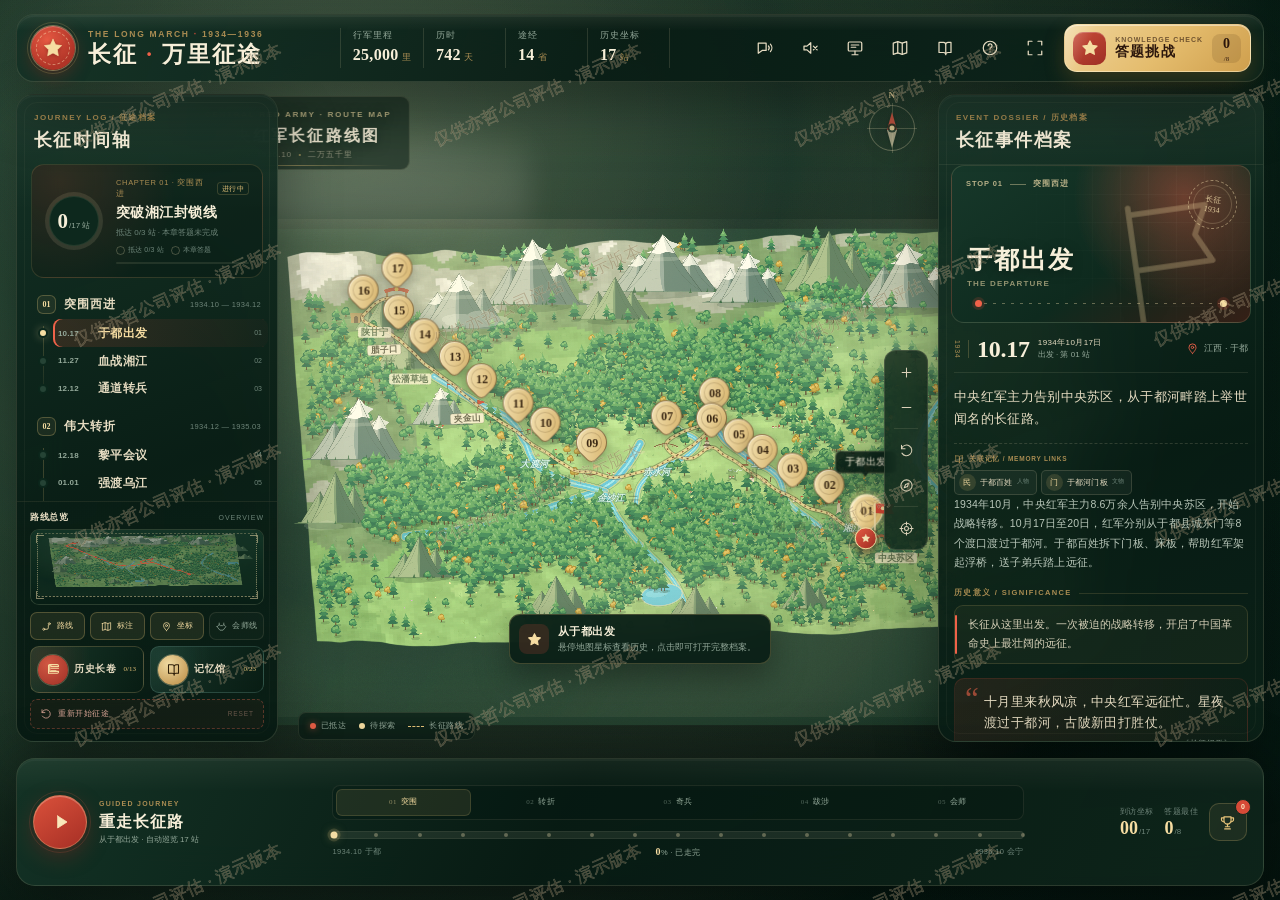
==== commit d1417774: "Add Yizhe evaluation watermark to demo and exports" ====
--- a/changzheng-offline.html
+++ b/changzheng-offline.html
@@ -13537,6 +13537,84 @@
 }
 
 </style>
+  <script>
+/* Evaluation watermark: decorative only; does not intercept user input. */
+(function () {
+  "use strict";
+
+  const text = "仅供亦哲公司评估 · 演示版本";
+  const markup = `<style id="yizhe-demo-watermark-style">
+    #yizhe-demo-watermark {
+      position: fixed;
+      inset: 0;
+      z-index: 2147483646;
+      overflow: hidden;
+      pointer-events: none;
+      user-select: none;
+      -webkit-user-select: none;
+    }
+    #yizhe-demo-watermark svg {
+      display: block;
+      width: 100%;
+      height: 100%;
+      pointer-events: none;
+    }
+    @media print {
+      #yizhe-demo-watermark {
+        -webkit-print-color-adjust: exact;
+        print-color-adjust: exact;
+      }
+    }
+  </style>
+  <div id="yizhe-demo-watermark" aria-hidden="true">
+    <svg xmlns="http://www.w3.org/2000/svg" width="100%" height="100%" focusable="false" aria-hidden="true">
+      <defs>
+        <pattern id="yizhe-demo-watermark-tile" width="360" height="200" patternUnits="userSpaceOnUse">
+          <text x="180" y="100" text-anchor="middle" transform="rotate(-24 180 100)"
+            style="font: 500 17px 'Microsoft YaHei', 'PingFang SC', sans-serif; fill: #796143; fill-opacity: .34; stroke: #fff3d2; stroke-opacity: .28; stroke-width: .6; paint-order: stroke; letter-spacing: .5px;">${text}</text>
+        </pattern>
+      </defs>
+      <rect width="100%" height="100%" style="fill: url(#yizhe-demo-watermark-tile); stroke: none;" />
+    </svg>
+  </div>`;
+
+  function mount() {
+    if (!document.getElementById("yizhe-demo-watermark")) {
+      document.body.insertAdjacentHTML("beforeend", markup);
+    }
+  }
+
+  function drawCanvas(canvas) {
+    const ctx = canvas.getContext("2d");
+    ctx.save();
+    ctx.font = '500 20px "Microsoft YaHei", "PingFang SC", sans-serif';
+    ctx.textAlign = "center";
+    ctx.textBaseline = "middle";
+    ctx.fillStyle = "rgba(121, 97, 67, 0.30)";
+    ctx.strokeStyle = "rgba(255, 243, 210, 0.28)";
+    ctx.lineWidth = 0.6;
+    for (let y = 100; y < canvas.height + 100; y += 200) {
+      for (let x = 180; x < canvas.width + 180; x += 360) {
+        ctx.save();
+        ctx.translate(x, y);
+        ctx.rotate(-24 * Math.PI / 180);
+        ctx.strokeText(text, 0, 0);
+        ctx.fillText(text, 0, 0);
+        ctx.restore();
+      }
+    }
+    ctx.restore();
+  }
+
+  window.DemoWatermark = { text, markup, drawCanvas };
+  if (document.readyState === "loading") {
+    document.addEventListener("DOMContentLoaded", mount, { once: true });
+  } else {
+    mount();
+  }
+})();
+
+  </script>
 </head>
 <body>
   <svg class="svg-sprite" aria-hidden="true">
@@ -21892,7 +21970,7 @@
             <p class="notice">教师提示：${esc(L.teacherNote)}</p>
           </section>
           <footer>长征 · 万里征途 · 教师 / 展馆讲解模式 · 本讲义为学习与讲解辅助材料。</footer>
-        </div></body></html>`;
+        </div>${window.DemoWatermark ? window.DemoWatermark.markup : ""}</body></html>`;
     }
 
     downloadHandout() {
@@ -23742,6 +23820,7 @@
     ctx.fillText("1934—1936", 0, 18);
     ctx.restore();
 
+    if (window.DemoWatermark) window.DemoWatermark.drawCanvas(canvas);
     return canvas;
   }
 
